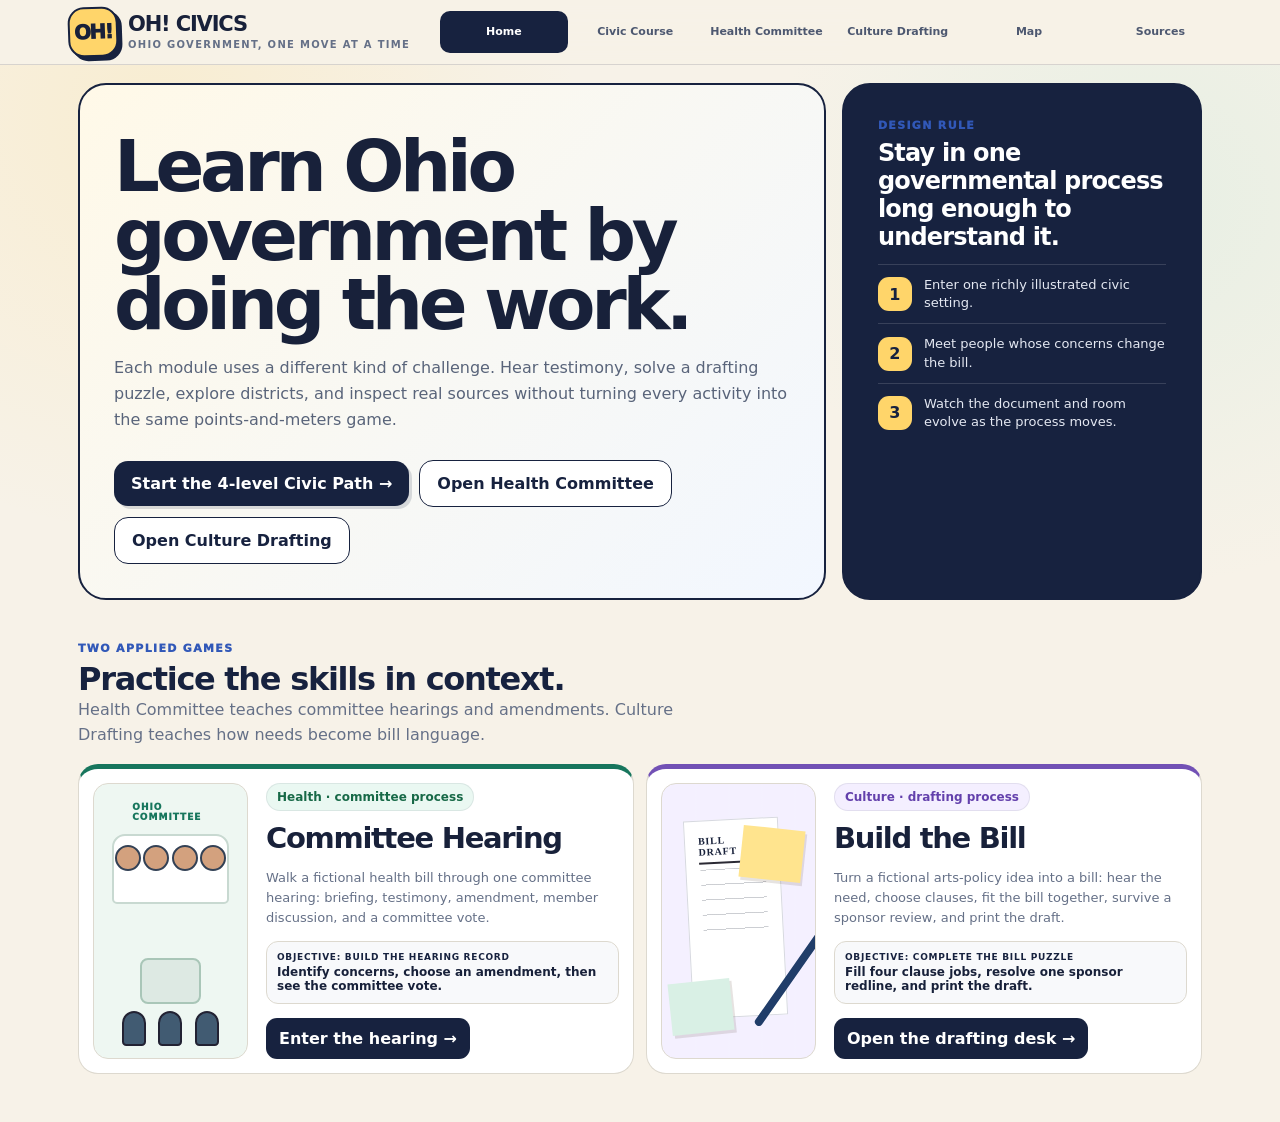
==== index.html @ caa9af06 "Turn Civic Course into guided full-screen slideshow modules" ====
<!doctype html>
<html lang="en">
<head>
<meta charset="utf-8" />
<meta name="viewport" content="width=device-width, initial-scale=1" />
<title>OH! Civics — Ohio </title>
<style>
:root{--ink:#10131a;--muted:#667085;--line:#e7e9ee;--bg:#f6f7fb;--card:#fff;--red:#c83232;--blue:#2356a8;--purple:#6b46c1;--green:#177a52;--gold:#a06b00;--soft:#eef2f8}
*{box-sizing:border-box}html{scroll-behavior:smooth}body{margin:0;font-family:Inter,ui-sans-serif,system-ui,-apple-system,BlinkMacSystemFont,"Segoe UI",sans-serif;background:var(--bg);color:var(--ink)}button,a{font:inherit}.shell{max-width:1180px;margin:0 auto;padding:0 22px}.topbar{position:sticky;top:0;z-index:20;background:rgba(255,255,255,.95);backdrop-filter:blur(10px);border-bottom:1px solid var(--line)}.nav{height:70px;display:flex;align-items:center;gap:18px}.brand{font-weight:900;letter-spacing:-.04em;font-size:22px;white-space:nowrap}.brand span{color:var(--red)}.tabs{display:flex;gap:6px;overflow:auto;padding:6px 0}.tab{border:0;background:transparent;border-radius:999px;padding:10px 13px;color:#4b5563;cursor:pointer;white-space:nowrap;font-weight:700}.tab.active,.tab:hover{background:#111827;color:#fff}.fresh{margin-left:auto;font-size:12px;color:var(--muted);white-space:nowrap}.page{display:none;padding:34px 0 72px}.page.active{display:block}.hero{background:linear-gradient(135deg,#131923 0%,#252a37 62%,#392d42 100%);color:white;border-radius:28px;padding:48px;overflow:hidden;position:relative}.hero:after{content:"OH";position:absolute;right:-14px;bottom:-66px;font-size:220px;font-weight:950;color:rgba(255,255,255,.045);letter-spacing:-.08em}.eyebrow{font-size:12px;letter-spacing:.14em;text-transform:uppercase;font-weight:900;color:#9fb7df}.hero h1{font-size:clamp(38px,6vw,72px);line-height:.96;letter-spacing:-.06em;margin:12px 0 18px;max-width:820px}.hero p{max-width:740px;color:#d7dbe5;font-size:18px;line-height:1.6}.actions{display:flex;gap:10px;flex-wrap:wrap;margin-top:28px}.primary,.secondary{border:0;border-radius:13px;padding:13px 17px;font-weight:850;cursor:pointer}.primary{background:white;color:#111827}.secondary{background:rgba(255,255,255,.1);color:white;border:1px solid rgba(255,255,255,.2)}.section-head{display:flex;align-items:end;justify-content:space-between;gap:20px;margin:38px 0 16px}.section-head h2{font-size:30px;letter-spacing:-.04em;margin:0}.section-head p{color:var(--muted);max-width:650px;margin:0;line-height:1.55}.grid{display:grid;grid-template-columns:repeat(12,1fr);gap:16px}.card{background:var(--card);border:1px solid var(--line);border-radius:20px;padding:22px;box-shadow:0 8px 24px rgba(18,24,40,.035)}.game-card{grid-column:span 4;min-height:220px;display:flex;flex-direction:column}.game-card h3{font-size:24px;letter-spacing:-.035em;margin:10px 0 10px}.game-card p{color:var(--muted);line-height:1.5;margin:0}.pill{display:inline-flex;align-items:center;gap:7px;border-radius:999px;background:var(--soft);padding:6px 10px;font-size:12px;font-weight:850;width:max-content}.pill.red{background:#fff0f0;color:#9f2525}.pill.blue{background:#eef4ff;color:#264e93}.pill.green{background:#eaf8f2;color:#176947}.pill.purple{background:#f4efff;color:#6340ac}.play{margin-top:auto;padding-top:20px;display:flex;align-items:center;justify-content:space-between;font-weight:850}.play button{border:0;background:#111827;color:#fff;border-radius:11px;padding:10px 13px;cursor:pointer}.ticker{display:flex;gap:10px;overflow:auto;padding-bottom:4px}.story{min-width:270px;background:white;border:1px solid var(--line);border-radius:16px;padding:16px}.story small{color:var(--muted);font-weight:700}.story strong{display:block;margin:7px 0;line-height:1.35}.story .tag{font-size:11px;font-weight:900;text-transform:uppercase;color:var(--blue)}.arena{display:grid;grid-template-columns:1.2fr .8fr;gap:18px}.arena .lead{padding:32px}.arena h1{font-size:47px;letter-spacing:-.055em;margin:12px 0}.arena .lead p{font-size:17px;color:#5f6878;line-height:1.65}.radar{display:grid;grid-template-columns:1fr 1fr;gap:12px;margin-top:20px}.radar .item{border:1px solid var(--line);border-radius:14px;padding:15px;background:#fafbfc}.item b{display:block;margin-bottom:5px}.item small{color:var(--muted);line-height:1.45}.factbox{background:#111827;color:white}.factbox h3{font-size:22px;margin:4px 0 14px}.stat{border-top:1px solid rgba(255,255,255,.13);padding:15px 0}.stat strong{font-size:28px;letter-spacing:-.04em}.stat span{display:block;color:#c4cad5;font-size:13px;margin-top:4px;line-height:1.45}.queue{display:grid;grid-template-columns:1fr 1fr 1fr;gap:14px}.qcard{padding:20px;border-radius:18px;border:1px solid var(--line);background:white}.qcard h3{margin:8px 0 8px;letter-spacing:-.03em}.qcard p{color:var(--muted);line-height:1.5}.source-link{display:inline-block;margin-top:10px;color:#315aa8;text-decoration:none;font-weight:800;font-size:13px}.source-link:hover{text-decoration:underline}.quiz{max-width:760px;margin:0 auto}.quiz .card{padding:30px}.quiz-meta{display:flex;justify-content:space-between;color:var(--muted);font-size:13px;font-weight:800}.quiz h2{font-size:30px;line-height:1.25;letter-spacing:-.035em}.answers{display:grid;gap:10px}.answer{width:100%;text-align:left;border:1px solid #dfe3ea;background:white;padding:15px;border-radius:13px;font-weight:750;cursor:pointer}.answer:hover{border-color:#98a2b3;background:#fafafa}.answer.correct{border-color:#1d8a5b;background:#ecfbf4}.answer.wrong{border-color:#c83232;background:#fff0f0}.explain{display:none;margin-top:17px;padding:16px;background:#f4f7fb;border-radius:13px;color:#4b5563;line-height:1.5}.explain.show{display:block}.scorebar{height:8px;background:#e9edf3;border-radius:999px;overflow:hidden;margin:18px 0 25px}.scorebar span{display:block;height:100%;background:#111827;width:0;transition:.3s}.issue-list{display:grid;gap:12px}.issue{display:grid;grid-template-columns:135px 1fr auto;gap:18px;align-items:start;background:#fff;border:1px solid var(--line);padding:18px;border-radius:16px}.issue .status{font-size:11px;text-transform:uppercase;font-weight:950;letter-spacing:.08em}.issue h3{margin:0 0 6px;font-size:18px}.issue p{margin:0;color:var(--muted);line-height:1.45}.issue a{color:#315aa8;text-decoration:none;font-weight:800;font-size:13px}.explorer{display:grid;grid-template-columns:300px 1fr;gap:18px}.filter{display:flex;flex-direction:column;gap:8px}.filter button{border:1px solid var(--line);background:white;border-radius:12px;padding:12px;text-align:left;font-weight:800;cursor:pointer}.filter button.active{background:#111827;color:white}.mockmap{min-height:480px;position:relative;background:linear-gradient(140deg,#edf2f7,#f7f8fb);overflow:hidden}.ohio-shape{width:390px;height:390px;margin:36px auto;background:#fff;border:2px solid #c8ced9;clip-path:polygon(15% 0,73% 3%,92% 17%,96% 40%,88% 62%,73% 77%,55% 94%,21% 91%,4% 67%,10% 43%,0 19%);position:relative}.dot{position:absolute;width:14px;height:14px;border-radius:50%;background:#111827;box-shadow:0 0 0 5px rgba(17,24,39,.12)}.dot.one{left:52%;top:39%}.dot.two{left:65%;top:65%}.dot.three{left:28%;top:59%}.mapnote{text-align:center;color:var(--muted);font-size:13px;margin-top:-28px}.source-grid{display:grid;grid-template-columns:1fr 1fr;gap:14px}.source{background:white;border:1px solid var(--line);border-radius:16px;padding:18px}.source b{display:block}.source span{display:block;color:var(--muted);font-size:13px;margin:6px 0 12px;line-height:1.45}.source a{color:#315aa8;text-decoration:none;font-weight:800}.notice{padding:14px 16px;border-radius:13px;background:#fff8df;border:1px solid #f1df9f;color:#69520b;line-height:1.45;font-size:14px}.footer{border-top:1px solid var(--line);padding:30px 0 45px;color:var(--muted);font-size:13px}.tiny{font-size:12px;color:var(--muted)}
@media(max-width:900px){.fresh{display:none}.game-card{grid-column:span 6}.arena{grid-template-columns:1fr}.queue{grid-template-columns:1fr 1fr}.explorer{grid-template-columns:1fr}.filter{flex-direction:row;overflow:auto}.source-grid{grid-template-columns:1fr}.issue{grid-template-columns:1fr}.issue a{margin-top:8px}}
@media(max-width:620px){.shell{padding:0 14px}.nav{height:auto;align-items:flex-start;flex-wrap:wrap;padding:13px 0}.tabs{order:3;width:100%}.hero{padding:30px 22px}.hero h1{font-size:42px}.game-card{grid-column:span 12}.radar,.queue{grid-template-columns:1fr}.arena h1{font-size:39px}.card{padding:18px}}

/* OH! Civics primary site theme */
:root{--ink:#18213a;--muted:#657087;--line:#ddd9cf;--bg:#f7f2e8;--card:#fffdf8;--red:#e24d3f;--blue:#3158b8;--purple:#7251b5;--green:#17765d;--gold:#d49a1f;--soft:#efe9dc;--navy:#17223f;--cream:#fff9ec;--aqua:#aee4d4;--sun:#ffd56a;--coral:#f28b78}
body{background:radial-gradient(circle at 12% 10%,rgba(255,213,106,.18),transparent 28%),radial-gradient(circle at 90% 18%,rgba(174,228,212,.22),transparent 26%),var(--bg);color:var(--ink)}
.shell{max-width:1200px}.topbar{background:rgba(247,242,232,.96);border-bottom:1px solid rgba(24,33,58,.14);backdrop-filter:blur(14px)}
.nav{height:82px;gap:22px}.brand-lockup{display:flex;align-items:center;gap:10px;min-width:max-content}.logo-mark{width:50px;height:50px;border-radius:16px;background:var(--sun);border:2px solid var(--navy);display:grid;place-items:center;font-weight:950;font-size:20px;letter-spacing:-.08em;box-shadow:4px 4px 0 var(--navy);transform:rotate(-2deg)}.brand-copy{display:flex;flex-direction:column;line-height:1}.brand-copy strong{font-size:21px;letter-spacing:-.055em}.brand-copy small{font-size:10px;text-transform:uppercase;letter-spacing:.13em;color:var(--muted);margin-top:5px;font-weight:850}.tabs{margin-left:12px}.tab{color:#4d5870;padding:10px 14px}.tab.active,.tab:hover{background:var(--navy);color:white}.fresh{border:1px solid rgba(24,33,58,.14);background:rgba(255,255,255,.58);padding:8px 10px;border-radius:999px;font-weight:800}.fresh::before{content:'';display:inline-block;width:7px;height:7px;border-radius:50%;background:#20a36a;margin-right:7px;box-shadow:0 0 0 3px rgba(32,163,106,.13)}
.page{padding-top:30px}.hero{background:var(--cream);color:var(--ink);border:2px solid var(--navy);border-radius:30px;padding:0;display:grid;grid-template-columns:1.35fr .65fr;box-shadow:8px 8px 0 rgba(23,34,63,.10);overflow:hidden}.hero:after{display:none}.hero-main{padding:48px 48px 44px;position:relative}.hero-main:before{content:'OHIO';position:absolute;right:20px;top:8px;font-size:96px;font-weight:950;letter-spacing:-.08em;color:rgba(49,88,184,.05);pointer-events:none}.eyebrow{color:var(--blue);display:inline-flex;align-items:center;gap:8px}.eyebrow:before{content:'●';color:var(--red);font-size:9px}.hero h1{color:var(--navy);max-width:760px;font-size:clamp(42px,6vw,76px);margin-top:14px}.hero p{color:#566079;max-width:720px;font-size:18px}.hero-side{background:var(--navy);color:white;padding:34px 28px;display:flex;flex-direction:column;justify-content:center;gap:12px;position:relative}.hero-side h3{font-size:14px;text-transform:uppercase;letter-spacing:.13em;margin:0 0 4px;color:#d7def5}.board-item{background:rgba(255,255,255,.08);border:1px solid rgba(255,255,255,.12);border-radius:15px;padding:13px 14px}.board-item b{display:block;font-size:14px}.board-item small{display:block;color:#cbd3e8;margin-top:4px;line-height:1.35}.board-item.health{border-left:4px solid var(--aqua)}.board-item.culture{border-left:4px solid var(--sun)}.board-item.election{border-left:4px solid var(--coral)}.board-item.courts{border-left:4px solid #b9a4ea}
.primary,.secondary{border-radius:14px}.primary{background:var(--navy);color:white;box-shadow:3px 3px 0 rgba(23,34,63,.15)}.secondary{background:white;color:var(--navy);border:1.5px solid var(--navy)}.hero .secondary{background:transparent;color:var(--navy);border:1.5px solid var(--navy)}
.section-head{margin-top:42px}.section-head h2{color:var(--navy);font-size:32px}.section-kicker{display:block;font-size:11px;text-transform:uppercase;letter-spacing:.12em;color:var(--blue);font-weight:950;margin-bottom:5px}.card,.story,.qcard,.source,.issue{background:rgba(255,253,248,.96);border-color:rgba(24,33,58,.13);box-shadow:none}.game-card{position:relative;border-width:1.5px;overflow:hidden}.game-card:before{content:'';position:absolute;left:0;top:0;width:100%;height:6px;background:var(--blue)}.game-card:nth-child(2):before{background:var(--coral)}.game-card:nth-child(3):before{background:var(--purple)}.game-card h3{color:var(--navy)}.play button{background:var(--navy);box-shadow:2px 2px 0 rgba(23,34,63,.14)}
.ticker{gap:12px}.story{min-width:290px;border-radius:18px}.story .tag{color:var(--red)}.story:nth-child(even) .tag{color:var(--green)}
.pill{border:1px solid rgba(24,33,58,.08)}.factbox{background:var(--navy);border-color:var(--navy)}.arena .lead{background:var(--cream)}.arena h1{color:var(--navy)}.radar .item{background:#fffaf0;border-color:rgba(24,33,58,.12)}
.answer{background:#fffef9;border-color:rgba(24,33,58,.16)}.answer:hover{border-color:var(--blue);background:#f8f5ec}.scorebar span{background:linear-gradient(90deg,var(--blue),var(--purple))}.quiz .card{border:2px solid var(--navy);box-shadow:6px 6px 0 rgba(23,34,63,.08)}
.filter button{background:#fffdf8}.filter button.active{background:var(--navy)}.mockmap{background:linear-gradient(140deg,#e7f3ec,#fbf4df)}.ohio-shape{background:#fffaf0;border-color:var(--navy)}.dot{background:var(--red);box-shadow:0 0 0 5px rgba(226,77,63,.14)}
.notice{background:#fff4c9;border-color:#e6c85e;color:#5f4a00}.footer{border-top:1px solid rgba(24,33,58,.15);background:rgba(255,249,236,.55)}.footer-brand{display:flex;align-items:center;gap:9px;font-weight:900}.footer-dot{width:27px;height:27px;border-radius:9px;background:var(--sun);border:1.5px solid var(--navy);display:grid;place-items:center;font-size:11px}
@media(max-width:980px){.hero{grid-template-columns:1fr}.hero-side{display:grid;grid-template-columns:1fr 1fr}.hero-side h3{grid-column:1/-1}.brand-copy small{display:none}.fresh{display:none}}
@media(max-width:720px){.nav{height:auto;flex-wrap:wrap;padding:12px 0}.tabs{order:3;width:100%;margin-left:0}.hero-main{padding:34px 24px}.hero-side{grid-template-columns:1fr;padding:24px}.hero h1{font-size:46px}.hero-main:before{font-size:66px}.logo-mark{width:45px;height:45px}.section-head{align-items:flex-start;flex-direction:column}}

#today .game-card,#games .game-card{grid-column:span 6}
@media(max-width:620px){#today .game-card,#games .game-card{grid-column:span 12}}

/* OH! Civics district explorer — inspired by the old Oh! Civic map, sourced to Ohio SOS */
.district-explorer{display:grid;grid-template-columns:285px minmax(0,1fr);gap:16px;align-items:stretch}.map-control-card{background:var(--navy);color:white;border-radius:22px;padding:20px;border:1px solid rgba(24,33,58,.18);box-shadow:4px 4px 0 rgba(23,34,63,.12)}.map-control-card .section-kicker{color:var(--sun)}.map-control-card h3{font-size:27px;letter-spacing:-.045em;margin:8px 0 7px}.map-control-card>p{color:#dce2ee;font-size:13px;line-height:1.5;margin:0 0 17px}.map-layer-list{display:grid;gap:8px}.map-layer-btn{width:100%;border:1px solid rgba(255,255,255,.18);background:rgba(255,255,255,.07);color:white;border-radius:13px;padding:12px 13px;text-align:left;font-weight:900;cursor:pointer;transition:.18s}.map-layer-btn small{display:block;color:#bdc8dc;font-weight:700;margin-top:3px;line-height:1.3}.map-layer-btn:hover{background:rgba(255,255,255,.13)}.map-layer-btn.active{background:var(--sun);color:var(--navy);border-color:var(--sun)}.map-layer-btn.active small{color:#5b5020}.map-info-card{margin-top:15px;padding:14px;border-radius:14px;background:rgba(255,255,255,.08);border:1px solid rgba(255,255,255,.13)}.map-info-card b{display:block;font-size:13px;margin-bottom:5px}.map-info-card p{margin:0;color:#d9dfeb;font-size:12px;line-height:1.45}.map-verify{display:inline-flex;margin-top:13px;color:white;font-size:12px;font-weight:900;text-decoration:none;border-bottom:1px solid rgba(255,255,255,.45)}.map-stage-card{position:relative;overflow:hidden;border-radius:22px;border:2px solid var(--navy);background:#f5f0e4;min-width:0}.map-stage-card:after{content:'OH';position:absolute;right:18px;bottom:-28px;font-weight:950;font-size:120px;letter-spacing:-.08em;color:rgba(23,34,63,.035);pointer-events:none}.map-stage-top{position:relative;z-index:2;display:flex;justify-content:space-between;gap:20px;align-items:flex-start;padding:19px 20px 15px;background:#fffaf0;border-bottom:1px solid rgba(24,33,58,.12)}.map-stage-top h3{font-size:25px;letter-spacing:-.04em;margin:5px 0 2px}.map-stage-top p{margin:0;color:var(--muted);font-size:13px;line-height:1.45}.map-layer-tag{font-size:10px;letter-spacing:.12em;text-transform:uppercase;font-weight:950;color:var(--blue)}.map-source-chip{flex:none;background:#e8f2ed;color:#176947;border-radius:999px;padding:7px 10px;font-size:11px;font-weight:900}.oh-map-window{position:relative;background:#e7efe9;height:650px;overflow:hidden}.oh-map-frame{display:block;width:100%;height:100%;border:0;background:#eef1ec}.map-caption{position:relative;z-index:2;padding:11px 16px;background:#fffaf0;border-top:1px solid rgba(24,33,58,.1);color:var(--muted);font-size:12px;line-height:1.45}.map-caption b{color:var(--navy)}.map-legend-row{display:flex;gap:8px;flex-wrap:wrap;margin-top:16px}.map-legend-row span{font-size:11px;font-weight:850;border-radius:999px;background:#fff4c9;color:#665316;padding:6px 9px}.map-use-grid{display:grid;grid-template-columns:repeat(3,1fr);gap:12px;margin-top:14px}.map-use-grid .qcard{min-height:160px}
@media(max-width:900px){.district-explorer{grid-template-columns:1fr}.map-control-card{display:grid;grid-template-columns:1fr 1fr;gap:12px}.map-control-card>div:first-child,.map-control-card>p,.map-info-card{grid-column:1/-1}.map-layer-list{grid-column:1/-1;grid-template-columns:1fr 1fr}.oh-map-window{height:590px}.map-stage-top{flex-direction:column}}
@media(max-width:560px){.map-control-card{display:block}.map-layer-list{grid-template-columns:1fr}.oh-map-window{height:500px}.map-use-grid{grid-template-columns:1fr}}

/* Playable game system */
.game-launch-grid{display:grid;grid-template-columns:repeat(2,minmax(0,1fr));gap:16px}.game-launch{min-height:270px;display:flex;flex-direction:column;position:relative;overflow:hidden}.game-launch .game-no{font-size:64px;font-weight:950;letter-spacing:-.08em;position:absolute;right:18px;top:8px;color:rgba(23,34,63,.07)}.game-launch h3{font-size:30px;letter-spacing:-.045em;margin:12px 0 8px;color:var(--navy)}.game-launch p{color:var(--muted);line-height:1.55;max-width:560px}.game-launch button,.game-btn{margin-top:auto;border:0;background:var(--navy);color:white;padding:12px 15px;border-radius:12px;font-weight:900;cursor:pointer;box-shadow:3px 3px 0 rgba(23,34,63,.14)}.game-launch button:hover,.game-btn:hover{transform:translateY(-1px)}
#gameStage[hidden],#gameMenu[hidden]{display:none!important}.game-stage{margin-top:20px}.game-topline{display:flex;align-items:center;justify-content:space-between;gap:12px;margin-bottom:14px}.game-back{border:1px solid rgba(24,33,58,.18);background:rgba(255,255,255,.55);padding:9px 12px;border-radius:11px;font-weight:850;cursor:pointer}.game-shell{background:rgba(255,253,248,.98);border:1px solid rgba(24,33,58,.15);border-radius:24px;overflow:hidden}.game-banner{padding:28px 30px;background:var(--navy);color:white;display:flex;justify-content:space-between;gap:20px;align-items:flex-start}.game-banner h2{font-size:34px;letter-spacing:-.05em;margin:4px 0 8px}.game-banner p{margin:0;color:#dbe1ee;line-height:1.55;max-width:760px}.game-banner .game-label{font-size:11px;letter-spacing:.12em;text-transform:uppercase;font-weight:950;color:var(--sun)}.game-body{padding:28px 30px}.game-hud{display:grid;grid-template-columns:repeat(4,1fr);gap:10px;margin-bottom:22px}.hud-card{background:#f5f1e8;border:1px solid rgba(24,33,58,.12);border-radius:14px;padding:12px}.hud-card small{display:block;color:var(--muted);font-weight:800;margin-bottom:4px}.hud-card strong{font-size:22px;letter-spacing:-.04em}.meter{height:9px;border-radius:999px;background:#dedbd3;overflow:hidden;margin-top:7px}.meter>span{display:block;height:100%;background:var(--navy);border-radius:inherit;transition:.25s}.game-copy{max-width:800px;line-height:1.6;color:#4e5a70}.choice-grid{display:grid;grid-template-columns:repeat(3,1fr);gap:12px;margin-top:18px}.choice-card{border:1.5px solid rgba(24,33,58,.14);border-radius:16px;padding:16px;background:white;cursor:pointer;text-align:left;color:var(--ink)}.choice-card:hover{border-color:var(--blue);transform:translateY(-1px)}.choice-card b{display:block;font-size:16px;margin-bottom:7px}.choice-card span{display:block;color:var(--muted);font-size:13px;line-height:1.45}.choice-card.selected{border-color:var(--navy);box-shadow:0 0 0 2px rgba(23,34,63,.08);background:#fbf7ed}.round-track{display:flex;gap:7px;align-items:center;margin:0 0 18px}.round-dot{height:7px;flex:1;background:#e2dfd6;border-radius:999px}.round-dot.done{background:var(--navy)}.result-panel{border-radius:18px;background:#f2eee5;border:1px solid rgba(24,33,58,.13);padding:20px;margin-top:18px}.result-panel h3{font-size:25px;margin:0 0 8px;letter-spacing:-.04em}.result-panel p{color:#536079;line-height:1.55}.source-strip{margin-top:20px;border-top:1px solid rgba(24,33,58,.12);padding-top:14px;color:var(--muted);font-size:12px;line-height:1.5}.source-strip a{color:var(--blue);font-weight:850;text-decoration:none}.source-strip a:hover{text-decoration:underline}.soft-note{background:#fff7d9;border:1px solid #eadb9e;border-radius:13px;padding:12px 14px;color:#6b5614;font-size:13px;line-height:1.5;margin:14px 0}
.budget-layout{display:grid;grid-template-columns:1.25fr .75fr;gap:18px}.budget-row{display:grid;grid-template-columns:170px 1fr 55px;gap:12px;align-items:center;padding:11px 0;border-bottom:1px solid rgba(24,33,58,.1)}.budget-row label{font-weight:850}.budget-row input{width:100%;accent-color:var(--navy)}.budget-row output{text-align:right;font-weight:950}.budget-total{font-size:42px;letter-spacing:-.06em;font-weight:950}.budget-total.ok{color:var(--green)}.budget-total.bad{color:var(--red)}.score-list{display:grid;gap:12px}.score-line{display:grid;grid-template-columns:120px 1fr 42px;align-items:center;gap:10px}.score-line span{font-size:13px;font-weight:850}.score-line b{text-align:right}.event-card{border-left:6px solid var(--coral);background:#fff9f5;border-radius:16px;padding:18px;margin-top:18px}.event-card h3{margin:4px 0 8px}.event-card p{color:var(--muted);line-height:1.5}
.race-picks{display:flex;gap:10px;flex-wrap:wrap;margin:15px 0}.race-pick{border:1.5px solid rgba(24,33,58,.17);background:white;border-radius:999px;padding:10px 13px;font-weight:850;cursor:pointer}.race-pick.active{background:var(--navy);color:white}.region-grid{display:grid;grid-template-columns:repeat(5,1fr);gap:10px}.region{border:1px solid rgba(24,33,58,.14);background:white;border-radius:16px;padding:14px;min-height:180px}.region h4{margin:0 0 4px;font-size:17px}.region small{color:var(--muted);line-height:1.4}.region .baseline{font-size:13px;font-weight:850;margin:10px 0}.reveal{border:0;background:#efe9dc;padding:8px 10px;border-radius:9px;font-weight:850;cursor:pointer;width:100%;margin:8px 0}.pick-pair{display:grid;grid-template-columns:1fr 1fr;gap:6px}.pick-pair button{border:1px solid rgba(24,33,58,.18);background:#faf8f2;border-radius:9px;padding:8px;font-weight:900;cursor:pointer}.pick-pair button.active{background:var(--navy);color:white}.election-night{display:grid;gap:8px;margin-top:18px}.night-row{display:grid;grid-template-columns:150px 1fr 90px;gap:12px;align-items:center;padding:10px 0;border-bottom:1px solid rgba(24,33,58,.1)}.night-bar{height:13px;background:#e2dfd6;border-radius:999px;overflow:hidden;display:flex}.night-bar .a{background:#5d78c9}.night-bar .b{background:#e28a63}.night-row b{text-align:right}
.coalition-layout{display:grid;grid-template-columns:1fr 1fr;gap:18px}.stakeholders{display:grid;gap:10px}.stakeholder{background:#f7f3ea;border:1px solid rgba(24,33,58,.12);border-radius:14px;padding:12px}.stakeholder-head{display:flex;justify-content:space-between;gap:10px}.stakeholder-head b{font-size:14px}.stakeholder-head span{font-size:12px;color:var(--muted);font-weight:850}.deal-grid{display:grid;grid-template-columns:1fr 1fr;gap:10px}.deal-card{border:1.5px solid rgba(24,33,58,.15);background:white;border-radius:14px;padding:13px;cursor:pointer}.deal-card.active{border-color:var(--green);background:#f0faf5}.deal-card.disabled{opacity:.45;cursor:not-allowed}.deal-card b{display:block;margin-bottom:5px}.deal-card small{color:var(--muted);line-height:1.4}.deal-card .cost{margin-top:8px;color:var(--blue);font-weight:950}.coalition-score{font-size:50px;font-weight:950;letter-spacing:-.07em}.win-badge{display:inline-block;border-radius:999px;padding:7px 10px;font-size:12px;font-weight:950;background:#e9f7f0;color:#176947}.lose-badge{display:inline-block;border-radius:999px;padding:7px 10px;font-size:12px;font-weight:950;background:#fff0f0;color:#9f2525}
@media(max-width:900px){.game-launch-grid{grid-template-columns:1fr}.choice-grid{grid-template-columns:1fr}.budget-layout,.coalition-layout{grid-template-columns:1fr}.region-grid{grid-template-columns:1fr 1fr}.game-hud{grid-template-columns:1fr 1fr}.deal-grid{grid-template-columns:1fr}}
@media(max-width:620px){.game-banner{padding:22px 18px}.game-body{padding:20px 18px}.game-hud{grid-template-columns:1fr 1fr}.budget-row{grid-template-columns:1fr 50px}.budget-row input{grid-column:1/-1}.region-grid{grid-template-columns:1fr}.night-row{grid-template-columns:100px 1fr 65px}}

/* Adviser character system */
.advisor-dock{display:grid;grid-template-columns:auto 1fr auto;gap:13px;align-items:center;background:#eef5ff;border:1px solid #cbdaf2;border-radius:17px;padding:13px 14px;margin:0 0 18px}.advisor-avatar{width:48px;height:48px;border-radius:50%;display:grid;place-items:center;background:var(--navy);color:#fff;font-weight:950;letter-spacing:-.04em;border:3px solid #fff;box-shadow:0 0 0 1px rgba(24,33,58,.18)}.advisor-dock b{display:block;font-size:14px}.advisor-dock p{margin:3px 0 0;color:#536079;font-size:13px;line-height:1.45}.advisor-dock button,.info-btn{border:1px solid rgba(24,33,58,.18);background:#fff;border-radius:10px;padding:9px 11px;font-weight:900;color:var(--navy);cursor:pointer}.advisor-dock button:hover,.info-btn:hover{background:#f8fbff}.fictional-tag{display:inline-block;font-size:9px;text-transform:uppercase;letter-spacing:.08em;font-weight:950;color:#6b7280;margin-top:4px}.choice-card .impact-preview{margin-top:10px;padding-top:9px;border-top:1px dashed rgba(24,33,58,.15);font-size:11px;color:#536079;font-weight:850}.budget-label-row{display:flex;align-items:center;justify-content:space-between;gap:8px}.budget-label-row .info-btn{padding:5px 8px;font-size:11px}.stakeholder .talk-btn{margin-top:8px;border:0;background:#fff;border-radius:9px;padding:6px 8px;font-size:11px;font-weight:900;color:var(--blue);cursor:pointer;border:1px solid rgba(24,33,58,.12)}.region .desk-btn{width:100%;border:1px solid rgba(24,33,58,.15);background:#fff;border-radius:9px;padding:7px 9px;font-size:11px;font-weight:900;color:var(--blue);cursor:pointer;margin:7px 0}.advisor-overlay{position:fixed;inset:0;z-index:80;background:rgba(10,16,30,.56);display:grid;place-items:center;padding:18px}.advisor-overlay[hidden]{display:none}.advisor-modal{width:min(600px,100%);max-height:88vh;overflow:auto;background:#fffdf8;border:2px solid var(--navy);border-radius:22px;box-shadow:0 24px 70px rgba(8,15,30,.3)}.advisor-modal-head{display:flex;gap:14px;align-items:center;padding:20px 22px 15px;border-bottom:1px solid var(--line);background:linear-gradient(135deg,#fff8df,#eef6ff)}.advisor-modal-head .advisor-avatar{width:62px;height:62px;font-size:19px}.advisor-modal-head h3{margin:0;font-size:24px;letter-spacing:-.04em}.advisor-modal-head p{margin:3px 0;color:var(--muted);font-size:13px}.advisor-modal-body{padding:20px 22px}.advisor-modal-body .brief{font-size:16px;line-height:1.6;color:#37445c;margin:0}.impact-list{display:grid;gap:8px;margin:16px 0}.impact-line{display:flex;justify-content:space-between;gap:14px;padding:10px 12px;border-radius:11px;background:#f5f1e8;border:1px solid rgba(24,33,58,.09)}.impact-line span{color:#536079;font-size:13px}.impact-line b{font-size:13px;text-align:right}.impact-line.good b{color:var(--green)}.impact-line.bad b{color:var(--red)}.impact-line.neutral b{color:var(--blue)}.advisor-modal-actions{display:flex;justify-content:flex-end;gap:9px;flex-wrap:wrap;padding:0 22px 22px}.advisor-cancel,.advisor-confirm{border-radius:11px;padding:11px 14px;font-weight:900;cursor:pointer}.advisor-cancel{border:1px solid rgba(24,33,58,.18);background:#fff}.advisor-confirm{border:0;background:var(--navy);color:#fff}.advisor-quote{margin-top:14px;border-left:4px solid var(--sun);padding:10px 12px;background:#fff9e8;color:#665018;font-size:13px;line-height:1.5}.decision-trace{display:flex;gap:7px;flex-wrap:wrap;margin:10px 0}.decision-trace span{border-radius:999px;padding:6px 9px;background:#f0ece3;font-size:11px;font-weight:850;color:#59647a}
@media(max-width:620px){.advisor-dock{grid-template-columns:auto 1fr}.advisor-dock button{grid-column:1/-1;width:100%}.advisor-modal-head{align-items:flex-start}.advisor-modal-head .advisor-avatar{width:52px;height:52px}.advisor-modal-actions>*{flex:1}.advisor-overlay{padding:10px}}


/* Self-contained OH! Civics map — official Ohio SOS map snapshots, no iframe required */
.oh-map-window{height:650px;overflow:auto;background:#edf1eb;display:flex;align-items:flex-start;justify-content:center;scrollbar-color:#9ca6b7 transparent}.oh-map-frame{display:none!important}.oh-map-img{display:block;width:100%;max-width:1050px;height:auto;transform-origin:top center;transition:transform .18s ease;background:white}.map-tools{display:flex;gap:7px;align-items:center;flex-wrap:wrap;padding:9px 14px;background:#f1eadc;border-bottom:1px solid rgba(24,33,58,.11)}.map-tools button{width:38px;height:38px;border:1px solid rgba(24,33,58,.18);background:#fffdf8;color:var(--navy);border-radius:10px;font-size:18px;font-weight:950;cursor:pointer}.map-tools .reset-map{width:auto;padding:0 11px;font-size:12px}.map-tools span{font-size:11px;color:var(--muted);font-weight:850;margin-left:auto}.map-local-note{display:flex;gap:8px;align-items:flex-start;margin-top:12px;padding:10px 11px;border:1px solid rgba(255,255,255,.14);border-radius:12px;background:rgba(255,255,255,.06);font-size:11px;line-height:1.4;color:#dce2ee}.map-local-note b{color:white}

/* Ohio Judiciary module */
.court-hero{display:grid;grid-template-columns:1.25fr .75fr;gap:16px;align-items:stretch}.court-hero-main{background:linear-gradient(135deg,#17223f,#303d65);color:#fff;border-radius:24px;padding:34px;position:relative;overflow:hidden}.court-hero-main:after{content:'§';position:absolute;right:22px;bottom:-42px;font-size:180px;font-family:Georgia,serif;color:rgba(255,255,255,.06)}.court-hero-main h1{font-size:48px;line-height:1;letter-spacing:-.055em;margin:9px 0 14px}.court-hero-main p{color:#d9dfec;font-size:16px;line-height:1.6;max-width:760px}.court-facts{display:grid;gap:10px}.court-fact{background:#fffdf8;border:1px solid var(--line);border-radius:18px;padding:18px}.court-fact small{display:block;color:var(--muted);font-weight:850;text-transform:uppercase;letter-spacing:.08em;font-size:10px}.court-fact strong{display:block;font-size:28px;letter-spacing:-.04em;margin-top:4px}.court-fact span{display:block;color:var(--muted);font-size:12px;line-height:1.45;margin-top:4px}.justice-grid{display:grid;grid-template-columns:repeat(4,1fr);gap:12px}.justice-card{background:#fffdf8;border:1px solid var(--line);border-radius:18px;padding:16px;min-height:145px}.justice-card.chief{grid-column:span 2;background:#fff3c8;border-color:#ead386}.justice-avatar{width:44px;height:44px;border-radius:14px;display:grid;place-items:center;background:var(--navy);color:#fff;font-weight:950;margin-bottom:11px}.justice-card h3{font-size:17px;line-height:1.15;letter-spacing:-.025em;margin:0 0 5px}.justice-card p{font-size:12px;color:var(--muted);line-height:1.4;margin:0}.court-ladder{display:grid;grid-template-columns:repeat(4,1fr);gap:10px;align-items:stretch}.court-level{position:relative;background:#fff;border:1px solid var(--line);border-radius:16px;padding:16px}.court-level:not(:last-child):after{content:'→';position:absolute;right:-12px;top:50%;transform:translateY(-50%);font-weight:950;color:#8791a5;z-index:2}.court-level b{display:block;font-size:14px}.court-level strong{display:block;font-size:24px;margin:5px 0;color:var(--navy)}.court-level span{color:var(--muted);font-size:11px;line-height:1.4}.case-path-card{background:#eef5ff;border:1px solid #cbdaf2;border-radius:19px;padding:19px}.case-path-actions{display:flex;gap:8px;flex-wrap:wrap;margin:13px 0}.case-path-actions button{border:1px solid #c5d1e6;background:white;border-radius:999px;padding:9px 12px;font-weight:900;color:var(--blue);cursor:pointer}.case-path-actions button.active{background:var(--navy);color:white;border-color:var(--navy)}.case-path-result{display:flex;gap:8px;align-items:center;flex-wrap:wrap;min-height:44px}.case-path-result span{background:#fff;border:1px solid #d8deea;border-radius:10px;padding:9px 11px;font-size:12px;font-weight:850}.case-path-result i{font-style:normal;color:#8690a3;font-weight:950}.judicial-election{display:grid;grid-template-columns:1fr 1fr;gap:12px}.race-card{background:#fffdf8;border:1px solid var(--line);border-radius:18px;padding:18px}.race-card .race-date{font-size:10px;letter-spacing:.1em;text-transform:uppercase;font-weight:950;color:var(--purple)}.race-card h3{margin:7px 0 12px;font-size:18px}.candidate-row{display:grid;grid-template-columns:1fr auto 1fr;gap:10px;align-items:center}.candidate{background:#f5f1e7;border-radius:12px;padding:11px}.candidate b{display:block;font-size:13px}.candidate small{color:var(--muted);font-size:10px}.versus{font-size:11px;font-weight:950;color:var(--muted)}.court-news-grid{display:grid;grid-template-columns:repeat(2,1fr);gap:12px}.court-news{background:#fffdf8;border:1px solid var(--line);border-radius:18px;padding:18px;display:flex;flex-direction:column;min-height:205px}.court-news time{font-size:10px;color:var(--muted);font-weight:900;text-transform:uppercase;letter-spacing:.08em}.court-news h3{font-size:18px;line-height:1.25;margin:7px 0}.court-news p{font-size:12px;line-height:1.5;color:var(--muted);margin:0}.court-news a{margin-top:auto;padding-top:13px;color:var(--blue);font-weight:900;font-size:12px;text-decoration:none}.power-grid{display:grid;grid-template-columns:repeat(3,1fr);gap:10px}.power-card{background:#fff;border:1px solid var(--line);border-radius:16px;padding:16px}.power-card b{display:block;margin-bottom:5px}.power-card p{font-size:12px;line-height:1.45;color:var(--muted);margin:0}.court-source-strip{display:flex;gap:8px;flex-wrap:wrap;margin-top:14px}.court-source-strip a{background:#f0ece3;border:1px solid #ddd7ca;border-radius:999px;padding:8px 10px;text-decoration:none;color:var(--navy);font-size:11px;font-weight:900}
@media(max-width:900px){.court-hero{grid-template-columns:1fr}.court-facts{grid-template-columns:repeat(3,1fr)}.justice-grid{grid-template-columns:repeat(2,1fr)}.court-ladder{grid-template-columns:1fr 1fr}.court-level:not(:last-child):after{display:none}.judicial-election,.court-news-grid{grid-template-columns:1fr}.power-grid{grid-template-columns:1fr 1fr}}
@media(max-width:620px){.court-hero-main{padding:25px 20px}.court-hero-main h1{font-size:39px}.court-facts{grid-template-columns:1fr}.justice-grid{grid-template-columns:1fr}.justice-card.chief{grid-column:auto}.court-ladder{grid-template-columns:1fr}.power-grid{grid-template-columns:1fr}.candidate-row{grid-template-columns:1fr}.versus{text-align:center}.map-tools span{width:100%;margin-left:0}.oh-map-window{height:500px}}


/* === Deep judiciary game + interactive official district map === */
.character-dialog{width:min(920px,94vw);display:grid;grid-template-columns:250px minmax(0,1fr);align-items:end;gap:0;background:transparent;position:relative}
.character-stage{min-height:390px;position:relative;display:flex;align-items:flex-end;justify-content:center;pointer-events:none;filter:drop-shadow(0 18px 22px rgba(16,19,26,.22))}
.character-person{width:190px;height:330px;position:relative;transform-origin:50% 100%;animation:characterArrive .32s ease-out both}
@keyframes characterArrive{from{opacity:0;transform:translateY(22px) scale(.96)}to{opacity:1;transform:none}}
.character-shadow{position:absolute;bottom:4px;width:170px;height:24px;border-radius:50%;background:rgba(16,19,26,.18);filter:blur(6px)}
.character-head{position:absolute;left:48px;top:42px;width:96px;height:112px;border-radius:48% 48% 46% 46%;background:#c98d69;border:3px solid #10131a;z-index:3}
.character-hair{position:absolute;left:39px;top:20px;width:112px;height:82px;background:#27211f;border:3px solid #10131a;border-radius:52% 56% 42% 38%;z-index:5;clip-path:polygon(0 0,100% 0,100% 72%,84% 52%,72% 70%,58% 45%,43% 66%,28% 44%,12% 64%,0 75%)}
.character-ear{position:absolute;top:83px;width:19px;height:29px;border:3px solid #10131a;background:#c98d69;border-radius:50%;z-index:2}.character-ear.left{left:39px}.character-ear.right{right:39px}
.character-eye{position:absolute;top:91px;width:10px;height:7px;border-radius:50%;background:#10131a;z-index:6}.character-eye.left{left:76px}.character-eye.right{left:111px}
.character-brow{position:absolute;top:79px;width:19px;height:4px;border-radius:4px;background:#44312a;z-index:6}.character-brow.left{left:70px;transform:rotate(-5deg)}.character-brow.right{left:106px;transform:rotate(5deg)}
.character-nose{position:absolute;left:95px;top:97px;width:8px;height:18px;border-left:2px solid rgba(70,44,34,.52);border-bottom:2px solid rgba(70,44,34,.52);border-radius:0 0 0 6px;z-index:6}
.character-mouth{position:absolute;left:88px;top:124px;width:21px;height:6px;border:2px solid #7c3c37;border-top:0;border-radius:0 0 18px 18px;z-index:6;transition:.12s}
.character-person.talking .character-mouth{animation:mouthTalk .24s steps(2,end) infinite}@keyframes mouthTalk{50%{height:12px;background:#8e4b48;border-radius:45%}}
.character-neck{position:absolute;left:78px;top:144px;width:37px;height:31px;background:#b87d5e;border:3px solid #10131a;z-index:2}
.character-body{position:absolute;left:24px;top:165px;width:145px;height:160px;border:3px solid #10131a;background:#294a7a;border-radius:40px 40px 12px 12px;z-index:3;overflow:hidden}
.character-shirt{position:absolute;left:54px;top:0;width:38px;height:160px;background:#f5f3ee;clip-path:polygon(0 0,100% 0,82% 100%,18% 100%)}
.character-lapel{position:absolute;top:3px;width:55px;height:90px;background:rgba(255,255,255,.12)}.character-lapel.left{left:0;clip-path:polygon(0 0,100% 0,55% 100%,0 60%)}.character-lapel.right{right:0;clip-path:polygon(0 0,100% 0,100% 60%,45% 100%)}
.character-badge{position:absolute;right:9px;top:67px;min-width:42px;height:25px;padding:0 7px;border-radius:7px;background:#fff;color:#10131a;border:2px solid #10131a;font-weight:900;font-size:12px;display:flex;align-items:center;justify-content:center;z-index:6}
.character-stage[data-game="statehouse"] .character-body{background:#9a3434}.character-stage[data-game="budget"] .character-body{background:#217254}.character-stage[data-game="battle"] .character-body{background:#2d5b9e}.character-stage[data-game="coalition"] .character-body{background:#6542a3}.character-stage[data-game="judiciary"] .character-body{background:#1f334f}
.character-speech{background:#fff;border:2px solid #10131a;border-radius:22px;box-shadow:0 18px 50px rgba(16,19,26,.2);overflow:hidden;margin-bottom:25px;position:relative}.character-speech:before{content:"";position:absolute;left:-24px;bottom:65px;width:30px;height:30px;background:#fff;border-left:2px solid #10131a;border-bottom:2px solid #10131a;transform:rotate(45deg)}
.character-speech .advisor-modal-head{border:0;border-bottom:1px solid var(--line)}.character-speech .advisor-modal-body{min-height:140px}.typed-cursor:after{content:"▌";margin-left:2px;animation:cursorBlink .75s steps(1,end) infinite}@keyframes cursorBlink{50%{opacity:0}}
.advisor-overlay[hidden]{display:none!important}

.jud-game-launch{display:grid;grid-template-columns:minmax(0,1.3fr) minmax(270px,.7fr);gap:18px;margin:22px 0}.jud-game-card{background:linear-gradient(135deg,#17243a,#273f62);color:white;border-radius:24px;padding:28px;box-shadow:0 15px 36px rgba(16,19,26,.14)}.jud-game-card h3{font-size:clamp(28px,4vw,48px);line-height:1;margin:8px 0 12px}.jud-game-card p{color:#dbe7f7;max-width:780px}.jud-docket{background:#fff;border:1px solid var(--line);border-radius:22px;padding:22px}.jud-docket strong{display:block;font-size:18px;margin-bottom:6px}.jud-docket .docket-line{display:flex;justify-content:space-between;gap:16px;padding:10px 0;border-bottom:1px solid var(--line)}.jud-docket .docket-line:last-child{border-bottom:0}
.jud-game-shell{margin:26px 0 36px;border:1px solid #cfd7e5;border-radius:26px;overflow:hidden;background:#f7f9fc;box-shadow:0 16px 40px rgba(16,19,26,.09)}.jud-game-top{background:#15253d;color:white;padding:18px 22px;display:flex;align-items:center;justify-content:space-between;gap:18px;flex-wrap:wrap}.jud-game-top h3{margin:0;font-size:23px}.jud-stage-pill{font-size:12px;font-weight:900;letter-spacing:.08em;text-transform:uppercase;background:#fff;color:#15253d;border-radius:999px;padding:7px 11px}.jud-hud{display:grid;grid-template-columns:repeat(4,1fr);gap:10px;padding:14px 18px;background:#eaf0f8;border-bottom:1px solid #d6deeb}.jud-hud .hud-card{background:#fff}.jud-workspace{padding:22px}.case-file{display:grid;grid-template-columns:minmax(0,1.15fr) minmax(250px,.85fr);gap:18px}.case-paper{background:#fff;border:1px solid #d9dee8;border-radius:18px;padding:22px}.case-paper h4{font-family:Georgia,serif;font-size:23px;margin:3px 0 9px}.case-stamp{display:inline-block;border:2px solid #7b2432;color:#7b2432;font-weight:900;font-size:11px;letter-spacing:.08em;padding:5px 8px;transform:rotate(-2deg);margin-bottom:12px}.case-side{display:grid;gap:12px}.case-side .mini-card{margin:0}.jud-choice-grid{display:grid;grid-template-columns:repeat(3,1fr);gap:12px;margin-top:18px}.jud-choice{background:#fff;border:2px solid #d8deea;border-radius:15px;padding:16px;text-align:left;cursor:pointer;min-height:145px;transition:.15s}.jud-choice:hover,.jud-choice:focus-visible{border-color:#315e9b;transform:translateY(-2px)}.jud-choice strong{display:block;font-size:17px;margin-bottom:7px}.jud-choice small{color:var(--muted);line-height:1.4}.jud-choice.selected{border-color:#274f86;background:#edf4ff}.jud-choice.risky.selected{border-color:#9b3040;background:#fff1f2}
.sort-board{display:grid;gap:12px}.evidence-card{background:#fff;border:1px solid #d8deea;border-radius:16px;padding:15px;display:grid;grid-template-columns:minmax(0,1fr) auto;align-items:center;gap:12px}.evidence-card strong{display:block}.evidence-card p{margin:4px 0 0;color:var(--muted);font-size:13px}.sort-controls{display:flex;gap:6px;flex-wrap:wrap}.sort-controls button{padding:8px 10px;border-radius:9px;font-size:12px}.sort-controls button.active{background:#172b49;color:#fff;border-color:#172b49}.sort-summary{display:flex;gap:9px;flex-wrap:wrap;margin:14px 0}.sort-summary span{background:#eef2f8;border-radius:999px;padding:7px 10px;font-weight:800;font-size:12px}
.oral-grid{display:grid;grid-template-columns:repeat(2,1fr);gap:12px}.oral-q{background:#fff;border:1px solid #d7dce6;border-radius:16px;padding:16px;display:flex;flex-direction:column;gap:10px}.oral-q.used{opacity:.66}.oral-q button{margin-top:auto}.counsel-answer{margin-top:9px;border-left:3px solid #456b9f;padding:8px 10px;background:#f4f7fb;border-radius:0 9px 9px 0;font-size:13px;display:none}.oral-q.used .counsel-answer{display:block}.argument-counter{font-weight:900;color:#315e9b}
.authority-grid,.conference-board,.remedy-grid{display:grid;grid-template-columns:repeat(3,1fr);gap:12px}.authority-card,.anchor-card,.remedy-card{background:#fff;border:2px solid #d8deea;border-radius:16px;padding:16px;cursor:pointer;text-align:left;min-height:155px}.authority-card.selected,.anchor-card.selected,.remedy-card.selected{border-color:#274f86;background:#edf4ff}.authority-card.risky.selected,.anchor-card.risky.selected{border-color:#9a3442;background:#fff0f2}.authority-card strong,.anchor-card strong,.remedy-card strong{display:block;margin-bottom:6px}.authority-card p,.anchor-card p,.remedy-card p{font-size:13px;color:var(--muted);margin:0}.jud-footer{display:flex;justify-content:space-between;gap:12px;flex-wrap:wrap;margin-top:20px;padding-top:18px;border-top:1px solid #d9dee8}.jud-result{background:#fff;border:1px solid #d9dee8;border-radius:19px;padding:22px}.jud-result h4{font-size:28px;margin:0 0 9px}.jud-result-grid{display:grid;grid-template-columns:1fr 1fr;gap:18px;margin-top:15px}.reason-list{margin:0;padding-left:20px}.reason-list li{margin:8px 0}

.district-explorer-v2{display:grid;grid-template-columns:220px minmax(0,1fr) 310px;gap:14px;align-items:start;margin-top:18px}.district-panel{background:#fff;border:1px solid var(--line);border-radius:18px;padding:16px}.district-panel h3{margin:0 0 7px}.map-layer-btn-v2{width:100%;text-align:left;border:1px solid #d9dfe9;background:#fff;padding:12px;border-radius:12px;margin:6px 0;font-weight:800;cursor:pointer}.map-layer-btn-v2.active{background:#172b49;color:white;border-color:#172b49}.map-canvas-v2{position:relative;background:#f0f4f8;border:1px solid #d4dbe6;border-radius:20px;min-height:590px;overflow:hidden}.district-svg{width:100%;height:auto;min-height:590px;display:block}.district-shape{fill:#dfe7f1;stroke:#556579;stroke-width:1.05;vector-effect:non-scaling-stroke;cursor:pointer;transition:fill .12s,stroke-width .12s,filter .12s}.district-shape:hover{fill:#f6d778;stroke:#172b49;stroke-width:2.4;filter:drop-shadow(0 2px 2px rgba(0,0,0,.12))}.district-shape.selected{fill:#efb647;stroke:#10131a;stroke-width:3}.district-label{font:800 12px system-ui,sans-serif;fill:#18243a;pointer-events:none;text-anchor:middle;paint-order:stroke;stroke:#fff;stroke-width:3px}.map-tooltip-v2{position:absolute;z-index:8;pointer-events:none;background:#10131a;color:#fff;border-radius:10px;padding:8px 10px;font-size:12px;max-width:230px;box-shadow:0 8px 22px rgba(0,0,0,.2);display:none}.map-status{position:absolute;inset:0;display:flex;align-items:center;justify-content:center;text-align:center;background:rgba(240,244,248,.92);z-index:5;padding:30px}.map-status[hidden]{display:none}.official-card-v2{display:grid;gap:12px}.official-avatar{width:62px;height:62px;border-radius:18px;background:#172b49;color:#fff;display:flex;align-items:center;justify-content:center;font-size:21px;font-weight:950}.official-party{display:inline-flex;align-items:center;border-radius:999px;padding:5px 8px;font-size:11px;font-weight:900;background:#eef2f8}.official-meta{display:grid;gap:7px}.official-meta div{padding:9px 0;border-bottom:1px solid var(--line)}.official-meta div:last-child{border-bottom:0}.district-jump{width:100%;padding:11px;border:1px solid #ccd4e0;border-radius:11px;background:#fff;font:inherit}.map-key{display:flex;gap:10px;align-items:center;flex-wrap:wrap;font-size:12px;color:var(--muted);margin:10px 0}.map-key i{width:18px;height:12px;border:1px solid #556579;background:#dfe7f1;border-radius:3px}.map-key i.hover{background:#f6d778}.map-key i.sel{background:#efb647}.static-fallback{display:none;padding:18px;text-align:center}.static-fallback img{max-width:100%;border-radius:14px;border:1px solid #d3d9e2}.map-note{font-size:12px;color:var(--muted);line-height:1.45;margin-top:10px}.future-lines{margin-top:14px;padding:12px;background:#fff8dd;border:1px solid #ead995;border-radius:12px;font-size:12px;line-height:1.45}

@media(max-width:980px){.district-explorer-v2{grid-template-columns:180px minmax(0,1fr)}.district-panel.officials{grid-column:1/-1}.jud-game-launch,.case-file{grid-template-columns:1fr}.jud-choice-grid,.authority-grid,.conference-board,.remedy-grid{grid-template-columns:1fr 1fr}.character-dialog{grid-template-columns:190px minmax(0,1fr)}.character-person{transform:scale(.88);transform-origin:50% 100%}}
@media(max-width:700px){.district-explorer-v2{grid-template-columns:1fr}.map-canvas-v2{min-height:460px}.district-svg{min-height:460px}.jud-hud{grid-template-columns:1fr 1fr}.jud-choice-grid,.oral-grid,.authority-grid,.conference-board,.remedy-grid,.jud-result-grid{grid-template-columns:1fr}.character-dialog{grid-template-columns:1fr;align-items:end;width:min(96vw,620px)}.character-stage{min-height:190px;justify-content:flex-start;padding-left:20px}.character-person{height:190px;transform:scale(.56);transform-origin:0 100%}.character-speech{margin:-18px 6px 8px}.character-speech:before{display:none}.advisor-overlay{align-items:flex-end;padding:8px}.evidence-card{grid-template-columns:1fr}.sort-controls{justify-content:flex-start}}
@media(prefers-reduced-motion:reduce){.character-person,.character-person.talking .character-mouth,.typed-cursor:after{animation:none!important}.jud-choice:hover{transform:none}}


/* === Interactive Ohio Health Desk === */
.health-hero-v2 .lead{background:linear-gradient(145deg,#fffdf8,#f3fbf7)}
.health-factbox{background:linear-gradient(150deg,#153c35,#1f5d4e)}
.health-section-head{align-items:center}.health-live-chip{display:inline-flex;align-items:center;gap:8px;border:1px solid #cfe4d9;background:#f3fbf7;border-radius:999px;padding:9px 12px;font-size:11px;font-weight:900;color:#245d4d;white-space:nowrap}.health-live-chip span{width:8px;height:8px;border-radius:50%;background:#27a874;box-shadow:0 0 0 4px rgba(39,168,116,.13)}
.health-desk{display:grid;grid-template-columns:270px minmax(0,1fr);gap:14px;align-items:start}.health-issue-rail{display:grid;gap:9px}.health-issue-btn{width:100%;border:1px solid var(--line);background:#fffdf8;border-radius:16px;padding:14px;text-align:left;cursor:pointer;transition:.18s;display:grid;grid-template-columns:10px 1fr;gap:11px;align-items:start;min-height:86px}.health-issue-btn:hover{transform:translateY(-1px);border-color:#b9c9c0}.health-issue-btn.active{border-color:#2e7c64;background:#f1faf6;box-shadow:0 0 0 2px rgba(46,124,100,.08)}.health-issue-dot{width:10px;height:10px;border-radius:50%;margin-top:4px;background:#789}.health-issue-btn strong{display:block;font-size:14px;line-height:1.2;color:var(--navy)}.health-issue-btn small{display:block;color:var(--muted);font-size:10px;line-height:1.35;margin-top:5px}.health-issue-btn em{font-style:normal;text-transform:uppercase;letter-spacing:.08em;font-size:9px;font-weight:950;color:#2e7c64;display:block;margin-top:7px}
.health-brief-card{background:#fffdf8;border:1px solid var(--line);border-radius:22px;overflow:hidden;min-height:430px}.health-brief-top{padding:22px 24px 16px;display:flex;gap:18px;align-items:flex-start;justify-content:space-between;background:linear-gradient(135deg,#f7fbf8,#fffdf8)}.health-brief-top h3{font-size:28px;letter-spacing:-.04em;margin:6px 0 7px}.health-brief-top p{margin:0;color:var(--muted);line-height:1.5;max-width:720px}.health-status{display:inline-flex;border-radius:999px;padding:6px 9px;background:#e9f6ef;color:#23644f;font-size:9px;text-transform:uppercase;letter-spacing:.09em;font-weight:950}.health-guide-btn,.health-reset{border:1px solid #bfd8cd;background:#fff;color:#245d4d;border-radius:12px;padding:10px 13px;font-weight:900;cursor:pointer;white-space:nowrap}.health-guide-btn:hover,.health-reset:hover{background:#edf8f3}.health-brief-tabs{display:flex;gap:4px;padding:0 20px;border-bottom:1px solid var(--line);overflow:auto}.health-brief-tabs button{border:0;background:transparent;border-bottom:3px solid transparent;padding:13px 11px;font-size:11px;font-weight:900;color:var(--muted);white-space:nowrap;cursor:pointer}.health-brief-tabs button.active{color:#245d4d;border-bottom-color:#2e7c64}.health-brief-body{padding:22px 24px}.health-brief-grid{display:grid;grid-template-columns:1.25fr .75fr;gap:14px}.health-explain{font-size:14px;line-height:1.68;color:#3f4a5b}.health-explain strong{color:var(--navy)}.health-keyfacts{display:grid;gap:8px}.health-keyfact{background:#f5f3ed;border:1px solid #e4dfd3;border-radius:13px;padding:12px}.health-keyfact strong{font-size:18px;display:block;letter-spacing:-.025em}.health-keyfact span{display:block;font-size:10px;color:var(--muted);line-height:1.4;margin-top:3px}.health-power-chain{display:flex;align-items:stretch;gap:7px;flex-wrap:wrap;margin-top:14px}.health-power-node{flex:1;min-width:120px;background:#f7f8fb;border:1px solid #dfe3ea;border-radius:13px;padding:12px}.health-power-node b{display:block;font-size:12px}.health-power-node span{display:block;font-size:10px;color:var(--muted);line-height:1.4;margin-top:4px}.health-power-arrow{align-self:center;font-weight:950;color:#98a2b3}.health-trade-list,.health-watch-list{display:grid;gap:9px}.health-trade,.health-watch{display:grid;grid-template-columns:34px 1fr;gap:10px;padding:12px;border:1px solid #e4dfd3;border-radius:13px;background:#fff}.health-trade i,.health-watch i{width:32px;height:32px;border-radius:10px;display:grid;place-items:center;background:#edf7f2;color:#245d4d;font-style:normal;font-weight:950}.health-trade b,.health-watch b{display:block;font-size:12px}.health-trade p,.health-watch p{margin:3px 0 0;font-size:11px;line-height:1.45;color:var(--muted)}.health-timeline{display:grid;grid-template-columns:repeat(3,1fr);gap:8px;margin-top:14px}.health-time{border-top:3px solid #8fc5b0;background:#f6faf8;padding:11px;border-radius:0 0 12px 12px}.health-time time{font-size:9px;text-transform:uppercase;letter-spacing:.08em;color:#4f7869;font-weight:950}.health-time b{display:block;font-size:11px;margin-top:5px;line-height:1.3}.health-source-note{border-top:1px solid var(--line);padding:12px 24px;background:#faf8f2;font-size:10px;color:var(--muted);line-height:1.45}.health-source-note a{color:#3158b8;font-weight:900;text-decoration:none}
.health-scenario-layout{display:grid;grid-template-columns:245px minmax(0,1fr);gap:14px}.health-scenario-menu{display:grid;gap:8px;align-content:start}.health-scenario-btn{border:1px solid var(--line);background:#fffdf8;border-radius:14px;text-align:left;padding:13px;cursor:pointer}.health-scenario-btn.active{background:#17223f;color:#fff;border-color:#17223f}.health-scenario-btn b{display:block;font-size:12px}.health-scenario-btn span{display:block;font-size:10px;opacity:.7;margin-top:4px;line-height:1.35}.health-sim{background:#fffdf8;border:1px solid var(--line);border-radius:22px;padding:22px}.health-sim-head{display:flex;align-items:flex-start;justify-content:space-between;gap:14px}.health-sim-head h3{font-size:27px;letter-spacing:-.04em;margin:8px 0 6px}.health-sim-head p{margin:0;color:var(--muted);line-height:1.45;font-size:12px;max-width:690px}.health-meters{display:grid;grid-template-columns:repeat(4,1fr);gap:8px;margin:18px 0}.health-meter{border:1px solid #e2ded4;background:#faf8f2;border-radius:13px;padding:10px}.health-meter small{display:block;font-size:9px;text-transform:uppercase;letter-spacing:.07em;color:var(--muted);font-weight:900}.health-meter strong{font-size:20px;display:block;margin:3px 0}.health-meter-track{height:6px;border-radius:999px;background:#e3e5e8;overflow:hidden}.health-meter-track span{display:block;height:100%;background:#28765f;transition:.3s}.health-event{background:#eff7f3;border:1px solid #cfe4d9;border-radius:16px;padding:16px;line-height:1.55;font-size:13px}.health-event b{display:block;color:#214e42;margin-bottom:5px}.health-choice-grid{display:grid;grid-template-columns:repeat(3,1fr);gap:9px;margin-top:12px}.health-choice{border:1px solid #dfe3e8;background:#fff;border-radius:14px;padding:14px;text-align:left;cursor:pointer;min-height:120px}.health-choice:hover{border-color:#88ad9f;background:#fbfefc}.health-choice:disabled{opacity:.52;cursor:not-allowed}.health-choice b{display:block;font-size:12px;color:var(--navy)}.health-choice span{display:block;color:var(--muted);font-size:10px;line-height:1.4;margin-top:6px}.health-consequence{margin-top:12px;padding:14px;border:1px solid #e6d9ae;background:#fff8df;border-radius:14px;font-size:12px;line-height:1.5;color:#66521b}.health-sim-footer{display:flex;align-items:center;justify-content:space-between;gap:12px;margin-top:14px;padding-top:13px;border-top:1px solid var(--line)}.health-sim-footer span{font-size:10px;text-transform:uppercase;letter-spacing:.08em;font-weight:950;color:var(--muted)}.health-next{background:var(--navy)!important;color:#fff!important}.health-learning-note{display:grid;grid-template-columns:44px 1fr;gap:12px;align-items:start;margin-top:22px;background:#eef5ff;border:1px solid #cbdaf2;border-radius:16px;padding:15px}.health-learning-icon{width:42px;height:42px;border-radius:13px;display:grid;place-items:center;background:#3158b8;color:#fff;font-size:24px;font-weight:950}.health-learning-note b{font-size:13px}.health-learning-note p{margin:4px 0 0;color:var(--muted);font-size:11px;line-height:1.5}
.character-stage[data-game="health"] .character-body{background:#24765f}.character-stage[data-game="health"] .character-badge{background:#dff5eb}
@media(max-width:900px){.health-desk,.health-scenario-layout{grid-template-columns:1fr}.health-issue-rail{grid-template-columns:repeat(2,1fr)}.health-scenario-menu{grid-template-columns:repeat(2,1fr)}.health-brief-grid{grid-template-columns:1fr}.health-meters{grid-template-columns:repeat(2,1fr)}.health-choice-grid{grid-template-columns:1fr}.health-timeline{grid-template-columns:1fr 1fr 1fr}}
@media(max-width:620px){.health-section-head{align-items:flex-start}.health-live-chip{width:100%;justify-content:center}.health-issue-rail,.health-scenario-menu{grid-template-columns:1fr}.health-brief-top,.health-sim-head{flex-direction:column}.health-guide-btn,.health-reset{width:100%}.health-brief-tabs{padding:0 10px}.health-brief-body{padding:18px 16px}.health-power-chain{display:grid;grid-template-columns:1fr}.health-power-arrow{display:none}.health-timeline{grid-template-columns:1fr}.health-meters{grid-template-columns:1fr 1fr}.health-sim{padding:16px}.health-sim-footer{align-items:flex-start;flex-direction:column}.health-next{width:100%}}


/* === Ohio Healthscape city-builder === */
.hc-hero{display:grid;grid-template-columns:minmax(0,1.35fr) minmax(280px,.65fr);gap:16px;margin-bottom:22px}.hc-hero-copy,.hc-hero-card{border-radius:26px;border:1px solid var(--line);padding:30px;background:#fffdf8}.hc-hero-copy{background:linear-gradient(140deg,#f8fff9,#fff8e8);position:relative;overflow:hidden}.hc-hero-copy:after{content:'+';position:absolute;right:-8px;bottom:-62px;font-size:220px;font-weight:950;color:rgba(23,118,93,.06)}.hc-hero h1{font-size:clamp(38px,5vw,64px);letter-spacing:-.06em;line-height:.98;margin:12px 0 14px}.hc-hero p{color:var(--muted);line-height:1.62;max-width:780px}.hc-hero-actions{display:flex;gap:10px;flex-wrap:wrap;margin-top:22px}.hc-hero-copy .secondary{color:var(--navy);border-color:#cfd6cc;background:#fff}.hc-hero-card{background:linear-gradient(145deg,#173d35,#20574a);color:#fff}.hc-hero-card p{color:#d9eee7}.hc-hero-card h3{font-size:25px;letter-spacing:-.035em;margin:8px 0}.hc-mini-goals{display:flex;flex-wrap:wrap;gap:7px;margin-top:18px}.hc-mini-goals span{border:1px solid rgba(255,255,255,.18);background:rgba(255,255,255,.09);padding:7px 9px;border-radius:999px;font-size:10px;font-weight:900}
.hc-game{background:#e7eee7;border:1px solid #cbd5cc;border-radius:26px;overflow:hidden;box-shadow:0 18px 45px rgba(38,57,47,.08)}.hc-game-topbar{display:flex;justify-content:space-between;gap:18px;align-items:center;background:#162a29;color:#fff;padding:17px 20px;border-bottom:1px solid rgba(255,255,255,.12)}.hc-game-topbar h2{margin:3px 0 0;font-size:23px;letter-spacing:-.035em}.hc-top-stats{display:flex;gap:8px;flex-wrap:wrap;justify-content:flex-end}.hc-top-stats div{min-width:92px;background:rgba(255,255,255,.08);border:1px solid rgba(255,255,255,.1);border-radius:12px;padding:8px 10px}.hc-top-stats small{display:block;font-size:9px;letter-spacing:.08em;text-transform:uppercase;color:#b7cbc5}.hc-top-stats strong{display:block;font-size:16px;margin-top:2px}
.hc-layout{display:grid;grid-template-columns:230px minmax(0,1fr) 270px;min-height:650px}.hc-build-panel,.hc-dashboard{background:#f7f5ed;padding:15px;border-color:#d5d3c9}.hc-build-panel{border-right:1px solid #ccd4cc}.hc-dashboard{border-left:1px solid #ccd4cc}.hc-panel-title{display:flex;align-items:center;justify-content:space-between;font-weight:950;color:var(--navy);font-size:14px}.hc-help{width:30px;height:30px;border:1px solid #b8c8be;background:#fff;border-radius:9px;font-weight:950;color:#226049;cursor:pointer}.hc-panel-copy{font-size:10px;color:var(--muted);line-height:1.45;margin:8px 0 12px}.hc-tool-list{display:grid;gap:7px}.hc-tool{display:grid;grid-template-columns:39px minmax(0,1fr) auto;gap:9px;align-items:center;border:1px solid #d7ddd5;background:#fff;border-radius:12px;padding:9px;text-align:left;cursor:pointer;color:var(--ink)}.hc-tool:hover{border-color:#82aa96}.hc-tool.active{background:#173d35;color:#fff;border-color:#173d35;box-shadow:0 0 0 2px rgba(23,61,53,.12)}.hc-tool-icon{width:39px;height:39px;border-radius:10px;display:grid;place-items:center;font-weight:950;background:#e7f4ed;color:#1d6750}.hc-tool.active .hc-tool-icon{background:rgba(255,255,255,.13);color:#fff}.hc-tool strong{display:block;font-size:11px}.hc-tool small{display:block;font-size:8px;opacity:.7;margin-top:2px;line-height:1.25}.hc-tool-price{font-size:9px;font-weight:950;white-space:nowrap}.hc-panel-divider{height:1px;background:#d7d5ca;margin:14px 0}.hc-policy-card label{display:block;font-size:10px;font-weight:850;margin:7px 0 5px}.hc-select{width:100%;border:1px solid #c8d0c8;background:#fff;border-radius:10px;padding:9px;font:inherit;font-size:11px}.hc-advance{width:100%;border:0;background:#d4a92e;color:#17223f;border-radius:12px;padding:12px;margin-top:13px;font-weight:950;cursor:pointer}.hc-advance:disabled{opacity:.45;cursor:not-allowed}.hc-reset-link{width:100%;border:0;background:transparent;color:#647067;padding:10px;font-size:10px;font-weight:850;cursor:pointer}
.hc-map-panel{background:#dbe6df;min-width:0;display:flex;flex-direction:column}.hc-map-head{display:flex;justify-content:space-between;gap:12px;align-items:center;padding:11px 14px;background:#eef3ee;border-bottom:1px solid #cad4cc}.hc-map-head strong{display:block;font-size:13px}.hc-map-head>div>span{font-size:9px;color:var(--muted)}.hc-legend{display:flex;gap:8px;flex-wrap:wrap;font-size:9px;color:#5e6c63}.hc-legend span{display:inline-flex;gap:4px;align-items:center}.hc-legend i{width:11px;height:11px;border-radius:3px;border:1px solid rgba(0,0,0,.12)}.hc-legend i.urban{background:#d9d2be}.hc-legend i.suburb{background:#dbe7c9}.hc-legend i.rural{background:#c8dfbe}.hc-map-scroll{overflow:auto;padding:14px;flex:1;display:flex;align-items:center;justify-content:center}.hc-map-grid{display:grid;grid-template-columns:repeat(10,58px);grid-template-rows:repeat(8,58px);gap:3px;min-width:max-content;padding:8px;background:#b8c8bb;border-radius:16px;box-shadow:inset 0 0 0 1px rgba(47,77,59,.12)}.hc-tile{position:relative;border:0;border-radius:7px;padding:0;cursor:pointer;overflow:hidden;box-shadow:inset 0 0 0 1px rgba(32,51,38,.13);transition:transform .1s,box-shadow .1s,filter .1s;background:#dbe7c9}.hc-tile:hover,.hc-tile:focus-visible{z-index:3;transform:translateY(-2px);box-shadow:0 4px 12px rgba(22,43,35,.22),inset 0 0 0 2px #173d35;outline:none}.hc-tile.selected{box-shadow:0 0 0 3px #f4c74e,inset 0 0 0 1px #173d35}.hc-tile.urban{background:#d9d2be}.hc-tile.suburb{background:#dbe7c9}.hc-tile.rural{background:#c8dfbe}.hc-tile.road{background:#5d6867;border-radius:3px;cursor:default;box-shadow:inset 0 0 0 1px #4c5655}.hc-tile.road:after{content:'';position:absolute;left:8%;right:8%;top:48%;border-top:2px dashed rgba(255,255,255,.58)}.hc-tile.water{background:linear-gradient(135deg,#8cc6d7,#acd9e5);cursor:default}.hc-tile.park{background:#91c69a}.hc-tile.park:after{content:'♣';position:absolute;inset:0;display:grid;place-items:center;color:#2f6944;font-size:20px}.hc-homes{position:absolute;inset:6px;display:grid;grid-template-columns:repeat(3,1fr);gap:3px;align-content:end;opacity:.72}.hc-homes i{height:10px;border-radius:2px 2px 1px 1px;background:rgba(61,72,58,.34)}.hc-zone-label{position:absolute;left:4px;top:3px;font-size:7px;font-weight:950;color:rgba(23,34,30,.55);text-transform:uppercase}.hc-facility{position:absolute;right:4px;bottom:4px;width:28px;height:28px;border-radius:8px;background:#fff;display:grid;place-items:center;font-weight:950;color:#173d35;border:2px solid #173d35;box-shadow:0 2px 5px rgba(0,0,0,.16);z-index:2}.hc-heat{position:absolute;inset:0;pointer-events:none;background:rgba(45,145,90,var(--heat,.05));mix-blend-mode:multiply}.hc-map-foot{display:flex;justify-content:space-between;gap:10px;flex-wrap:wrap;padding:9px 13px;background:#eef3ee;border-top:1px solid #cad4cc;font-size:9px;color:#657067}
.hc-metric-list{display:grid;gap:9px;margin-top:11px}.hc-metric{background:#fff;border:1px solid #dddcd3;border-radius:11px;padding:9px}.hc-metric-head{display:flex;justify-content:space-between;gap:8px;align-items:end}.hc-metric-head span{font-size:9px;color:var(--muted);font-weight:800}.hc-metric-head strong{font-size:15px}.hc-meter-track{height:6px;border-radius:999px;background:#e5e6e1;overflow:hidden;margin-top:6px}.hc-meter-track i{display:block;height:100%;border-radius:999px;background:#2f8065}.hc-objectives{margin-top:12px;padding-top:11px;border-top:1px solid #dad8ce}.hc-objectives h4{margin:0 0 7px;font-size:11px}.hc-objective{display:flex;justify-content:space-between;gap:8px;padding:5px 0;font-size:9px}.hc-objective b.done{color:#1d7454}.hc-objective b.miss{color:#aa4c3e}.hc-inspector{margin-top:12px;border:1px solid #d7d6cc;background:#fff;border-radius:13px;padding:12px}.hc-inspector h3{font-size:14px;margin:5px 0}.hc-inspector p{font-size:9px;line-height:1.45;color:var(--muted);margin:0}.hc-inspector-grid{display:grid;grid-template-columns:1fr 1fr;gap:6px;margin-top:9px}.hc-inspector-grid div{background:#f5f3ec;border-radius:8px;padding:7px}.hc-inspector-grid small{display:block;font-size:7px;color:var(--muted);text-transform:uppercase}.hc-inspector-grid strong{font-size:10px;display:block;margin-top:2px}
.hc-event-dock{margin:14px;border:1px solid #c8d7ce;background:#fffdf8;border-radius:18px;padding:16px;box-shadow:0 8px 24px rgba(32,60,47,.08)}.hc-event-header{display:flex;align-items:flex-start;justify-content:space-between;gap:12px}.hc-event-header h3{margin:7px 0 0;font-size:20px;letter-spacing:-.03em}.hc-event-dock>p{color:var(--muted);font-size:11px;line-height:1.55}.hc-nia-button{border:1px solid #9fc2b0;background:#edf8f2;color:#225c49;border-radius:10px;padding:9px 11px;font-weight:900;cursor:pointer}.hc-event-choices{display:grid;grid-template-columns:repeat(3,1fr);gap:8px}.hc-event-choice{border:1px solid #dadbd3;background:#fff;border-radius:12px;padding:11px;text-align:left;cursor:pointer}.hc-event-choice:hover{border-color:#7faa93;background:#f7fbf8}.hc-event-choice strong{display:block;font-size:11px}.hc-event-choice span{display:block;font-size:9px;color:var(--muted);line-height:1.4;margin-top:4px}.hc-event-source{font-size:8px;color:#7a817a;margin-top:10px}.hc-event-source a{color:#3158b8;text-decoration:none;font-weight:850}.hc-feed{display:grid;grid-template-columns:160px minmax(0,1fr);gap:16px;padding:16px 18px;border-top:1px solid #cbd5cc;background:#f4f5ef}.hc-feed h3{font-size:16px;margin:3px 0}.hc-feed-items{display:flex;gap:7px;overflow:auto}.hc-log{min-width:210px;background:#fff;border:1px solid #deded6;border-radius:11px;padding:9px}.hc-log time{display:block;font-size:7px;text-transform:uppercase;color:#718076;font-weight:900}.hc-log b{display:block;font-size:10px;margin:3px 0}.hc-log span{display:block;font-size:8px;color:var(--muted);line-height:1.35}.hc-learning-note{margin-top:18px;border:1px solid #d7d2c4;background:#fff9ec;border-radius:18px;padding:17px}.hc-learning-note strong{font-size:14px}.hc-learning-note p{font-size:11px;color:var(--muted);line-height:1.55}.hc-source-row{display:flex;gap:8px;flex-wrap:wrap}.hc-source-row a{font-size:9px;color:#3158b8;font-weight:850;text-decoration:none;background:#fff;border:1px solid #e1ddd2;padding:7px 9px;border-radius:999px}
.hc-end-card{margin:14px;border-radius:18px;padding:22px;background:#17223f;color:#fff}.hc-end-card h3{font-size:28px;margin:5px 0}.hc-end-card p{color:#d4d9e5;line-height:1.5}.hc-end-grid{display:grid;grid-template-columns:repeat(4,1fr);gap:8px;margin:14px 0}.hc-end-grid div{background:rgba(255,255,255,.08);border-radius:10px;padding:10px}.hc-end-grid small{display:block;color:#aeb8ca;font-size:8px}.hc-end-grid strong{font-size:18px}
@media(max-width:1050px){.hc-layout{grid-template-columns:210px minmax(0,1fr)}.hc-dashboard{grid-column:1/-1;border-left:0;border-top:1px solid #ccd4cc}.hc-metric-list{grid-template-columns:repeat(3,1fr)}.hc-objectives,.hc-inspector{display:inline-block;vertical-align:top;width:calc(50% - 6px);margin-right:6px}.hc-hero{grid-template-columns:1fr}}
@media(max-width:720px){.hc-game-topbar{align-items:flex-start;flex-direction:column}.hc-top-stats{justify-content:flex-start}.hc-layout{grid-template-columns:1fr}.hc-build-panel{border-right:0;border-bottom:1px solid #ccd4cc}.hc-tool-list{grid-template-columns:1fr 1fr}.hc-map-grid{grid-template-columns:repeat(10,52px);grid-template-rows:repeat(8,52px)}.hc-event-choices{grid-template-columns:1fr}.hc-feed{grid-template-columns:1fr}.hc-metric-list{grid-template-columns:1fr 1fr}.hc-objectives,.hc-inspector{display:block;width:auto;margin-right:0}.hc-map-head{align-items:flex-start;flex-direction:column}.hc-hero-copy,.hc-hero-card{padding:22px}}
@media(max-width:430px){.hc-tool-list{grid-template-columns:1fr}.hc-top-stats{width:100%}.hc-top-stats div{flex:1;min-width:0}.hc-metric-list{grid-template-columns:1fr}.hc-map-scroll{justify-content:flex-start}.hc-hero h1{font-size:40px}}


/* === Deep Judiciary Story Engine === */


/* === Judiciary Story v2: living courtroom === */
.jud-story-shell{background:#e9eef4}.jud-story-top{background:linear-gradient(90deg,#102139,#193555)}
.jud-casebook{position:relative}.jud-current-pulse{margin-top:14px;background:#132a46;color:#fff;border-radius:14px;padding:12px}.jud-current-pulse small{display:block;color:#a8c3df;font-size:9px;font-weight:950;letter-spacing:.08em;text-transform:uppercase}.jud-current-pulse strong{display:block;font-size:12px;margin:4px 0}.jud-current-pulse p{color:#d9e5f0!important;font-size:10px!important;line-height:1.4;margin:0!important}.jud-current-pulse a{display:inline-block;color:#ffd56a;font-size:10px;font-weight:900;margin-top:7px;text-decoration:none}
.jud-stage-intro{gap:14px}.jud-stage-learning{display:grid;grid-template-columns:repeat(3,minmax(0,1fr));gap:8px;margin:12px 0 16px}.jud-stage-learning div{background:#fff;border:1px solid #d6dee8;border-radius:12px;padding:10px}.jud-stage-learning span{display:block;font-size:9px;text-transform:uppercase;letter-spacing:.07em;color:#718096;font-weight:950}.jud-stage-learning b{display:block;font-size:11px;line-height:1.35;margin-top:3px}.jud-stage-learning div:nth-child(2){background:#fff8df;border-color:#ead18a}.jud-stage-learning div:nth-child(3){background:#edf5ff;border-color:#c7d9ee}
.jud-people-strip{display:grid;grid-template-columns:repeat(2,minmax(0,1fr));gap:9px;margin-top:12px}.jud-person-card{display:grid;grid-template-columns:44px 1fr;gap:9px;text-align:left;background:#fff;border:1px solid #d7dee8;border-radius:13px;padding:9px;cursor:pointer}.jud-person-card:hover{border-color:#365f91}.jud-person-avatar{width:42px;height:42px;border-radius:50%;background:linear-gradient(#d9a17c 0 36%,#263a58 37% 100%);border:2px solid #17243a;display:grid;place-items:end center;font-size:9px;color:#fff;font-weight:950;padding-bottom:4px}.jud-person-card b{font-size:11px}.jud-person-card span{display:block;font-size:9px;color:#677487;margin-top:2px}.jud-person-card em{display:block;font-style:normal;font-size:9px;color:#8a6430;margin-top:3px}
.jud-side-docket{background:linear-gradient(135deg,#fff9e7,#fff);border:2px solid #dfbd62;border-radius:20px;padding:20px;display:grid;grid-template-columns:minmax(0,1fr) 250px;gap:15px}.jud-side-file{background:#fff;border:1px solid #d8c58e;border-radius:12px;padding:16px;box-shadow:5px 5px 0 #eadcae}.jud-side-file h4{font:700 21px Georgia,serif;margin:5px 0}.jud-side-file p{font-size:12px;line-height:1.5;color:#5d6774}.jud-side-actions{display:grid;gap:8px}.jud-side-actions button{background:#fff;border:1px solid #d8dee8;border-radius:12px;padding:11px;text-align:left;cursor:pointer;font-weight:850}.jud-side-actions button:hover{border-color:#b48b31;background:#fffaf0}
.jud-courtroom{min-height:620px;background:linear-gradient(#ece4d8 0 54%,#b48861 54% 100%)}.jud-courtroom:after{content:"";position:absolute;left:0;right:0;top:54%;height:46%;background:repeating-linear-gradient(90deg,rgba(87,53,32,.08) 0 2px,transparent 2px 78px);pointer-events:none}.jud-window{position:absolute;top:22px;width:90px;height:110px;border:7px solid #8c6745;background:linear-gradient(#b8d7ed,#e8f1f3 70%);border-radius:45px 45px 8px 8px;opacity:.55}.jud-window.left{left:4%}.jud-window.right{right:4%}.jud-state-seal{position:absolute;left:50%;top:21px;transform:translateX(-50%);width:105px;height:105px;border-radius:50%;border:8px double #b58b47;background:#f3e8c9;display:grid;place-items:center;font:950 18px Georgia,serif;color:#4a3426;z-index:1}.jud-state-seal:after{content:'OHIO';font-size:10px;letter-spacing:.13em}.jud-bailiff{position:absolute;left:3%;bottom:68px;width:42px;height:100px;z-index:6}.jud-bailiff .head,.jud-gallery-person .head{width:24px;height:28px;border-radius:50%;background:#b97f60;border:2px solid #111;margin:auto}.jud-bailiff .body{height:67px;background:#29384b;border:2px solid #111;border-radius:10px 10px 4px 4px}.jud-gallery-person{position:absolute;bottom:16px;width:31px;height:66px;z-index:5}.jud-gallery-person .body{height:39px;background:#735e51;border:2px solid #111;border-radius:9px 9px 2px 2px}.jud-gallery-person.g1{left:11%}.jud-gallery-person.g2{left:18%}.jud-gallery-person.g3{right:18%}.jud-gallery-person.g4{right:11%}.jud-reporter{position:absolute;right:3%;bottom:68px;width:45px;height:102px;z-index:6}.jud-reporter .head{width:25px;height:29px;border-radius:50%;background:#d8a27c;border:2px solid #111;margin:auto}.jud-reporter .body{height:68px;background:#6d4354;border:2px solid #111;border-radius:10px}.jud-reporter:after{content:'▤';position:absolute;right:-8px;top:49px;background:#fff;border:2px solid #111;padding:2px 5px;font-size:11px;transform:rotate(6deg)}
.jud-courtroom .jud-seat.active .jud-figure{animation:judTalkBob .38s ease infinite alternate}@keyframes judTalkBob{to{transform:translateY(-3px)}}
.jud-live-dialogue{margin-top:12px;background:#0f223a;color:#fff;border-radius:15px;padding:12px}.jud-live-dialogue-head{display:flex;justify-content:space-between;gap:10px;align-items:center;margin-bottom:8px}.jud-live-dialogue-head strong{font-size:12px}.jud-live-dialogue-head span{font-size:9px;color:#abc1d9}.jud-dialogue-lines{display:grid;gap:6px;max-height:148px;overflow:auto}.jud-dialogue-line{display:grid;grid-template-columns:100px 1fr;gap:7px;border-top:1px solid rgba(255,255,255,.1);padding-top:6px;font-size:10px;line-height:1.35}.jud-dialogue-line b{color:#ffd56a}.jud-dialogue-line span{color:#dce6f0}
.jud-conference-room{position:relative;overflow:hidden}.jud-conference-room:before{content:'PRIVATE CONFERENCE · FICTIONAL PRACTICE COURT';position:absolute;top:12px;left:16px;font-size:9px;letter-spacing:.08em;font-weight:950;color:#5c6977}.jud-conf-person.speaking i{animation:judConfTalk .35s ease infinite alternate;box-shadow:0 0 0 6px rgba(255,213,106,.35)}@keyframes judConfTalk{to{transform:translateY(-4px)}}.jud-conf-dialogue{margin-top:12px;background:#fff;border:1px solid #c9d2dd;border-radius:14px;padding:12px}.jud-conf-dialogue strong{display:block;font-size:11px}.jud-conf-dialogue p{font-size:11px;line-height:1.45;color:#586575;margin:5px 0 0}.jud-conf-controls{display:flex;gap:8px;flex-wrap:wrap;margin-top:9px}
.jud-opinion-builder{display:grid;gap:9px}.jud-draft-section{background:#f7f9fb;border:1px solid #d3dbe5;border-radius:13px;padding:10px}.jud-draft-section>span{display:block;font-size:9px;text-transform:uppercase;letter-spacing:.06em;font-weight:950;color:#6b7788}.jud-draft-options{display:grid;grid-template-columns:1fr 1fr;gap:6px;margin-top:6px}.jud-draft-options button{border:1px solid #ccd5e0;background:#fff;border-radius:9px;padding:8px;text-align:left;font-size:10px;cursor:pointer}.jud-draft-options button.selected{border-color:#315e9b;background:#edf4ff}.jud-draft-options button.risky{border-color:#dfc3c3}.jud-paper-line{margin:9px 0;padding:8px 0;border-bottom:1px solid #e0e4e9;font:12px/1.5 Georgia,serif}.jud-paper-line small{display:block;font:900 8px/1.2 Inter,sans-serif;letter-spacing:.08em;color:#7a8593;text-transform:uppercase;margin-bottom:3px}
.jud-impact-voices{display:grid;grid-template-columns:repeat(3,minmax(0,1fr));gap:9px;margin-top:14px}.jud-impact-person{background:#fff;border:1px solid #d3dbe6;border-radius:14px;padding:11px;text-align:left;cursor:pointer}.jud-impact-person:hover{border-color:#315e9b}.jud-impact-person b{display:block;font-size:11px}.jud-impact-person span{display:block;font-size:9px;color:#687587;margin:3px 0}.jud-impact-person p{font-size:10px;line-height:1.4;margin:5px 0 0;color:#4f5d6d}
.character-stage[data-character^="judge-"] .character-body,.character-stage[data-character^="judge-"] .character-arm{background:#1e2938}.character-stage[data-character^="judge-"] .character-shirt{background:#e7e7e2}.character-stage[data-character^="judge-"] .character-lanyard,.character-stage[data-character^="judge-"] .character-stethoscope{display:none}.character-stage[data-character^="judge-"] .character-clipboard{background:#f5f0de}.character-stage[data-character="judge-chief"] .character-head,.character-stage[data-character="judge-chief"] .character-ear{background:#9b6047}.character-stage[data-character="judge-chief"] .character-hair{background:#211b1a}.character-stage[data-character="judge-mercer"] .character-head,.character-stage[data-character="judge-mercer"] .character-ear{background:#d9a17c}.character-stage[data-character="judge-mercer"] .character-hair{background:#6a5143}.character-stage[data-character="judge-desai"] .character-head,.character-stage[data-character="judge-desai"] .character-ear{background:#b87555}.character-stage[data-character="judge-desai"] .character-hair{background:#1f1b1b}.character-stage[data-character="judge-navarro"] .character-head,.character-stage[data-character="judge-navarro"] .character-ear{background:#b87959}.character-stage[data-character="judge-navarro"] .character-hair{background:#2a201b}.character-stage[data-character="judge-brooks"] .character-head,.character-stage[data-character="judge-brooks"] .character-ear{background:#7f513e}.character-stage[data-character="judge-brooks"] .character-hair{background:#151313}.character-stage[data-character="judge-park"] .character-head,.character-stage[data-character="judge-park"] .character-ear{background:#e1ad84}.character-stage[data-character="judge-park"] .character-hair{background:#1f1e22}.character-stage[data-character="court-reporter"] .character-body,.character-stage[data-character="court-reporter"] .character-arm{background:#6d4354}.character-stage[data-character="court-resident"] .character-body,.character-stage[data-character="court-resident"] .character-arm{background:#4b6b54}.character-stage[data-character="court-lawyer"] .character-body,.character-stage[data-character="court-lawyer"] .character-arm{background:#384b67}
@media(max-width:900px){.jud-side-docket{grid-template-columns:1fr}.jud-impact-voices{grid-template-columns:1fr}.jud-stage-learning{grid-template-columns:1fr 1fr}.jud-draft-options{grid-template-columns:1fr}}
@media(max-width:620px){.jud-stage-learning{grid-template-columns:1fr}.jud-people-strip{grid-template-columns:1fr}.jud-dialogue-line{grid-template-columns:1fr}.jud-courtroom{min-height:650px}.jud-window{width:62px;height:80px}.jud-state-seal{width:78px;height:78px}.jud-bailiff,.jud-reporter{display:none}}

</style>

<style id="oh-current-qa-polish">
*{box-sizing:border-box}html{overflow-x:hidden;scroll-behavior:smooth}body{min-width:0;overflow-x:hidden}img,svg{max-width:100%}button,input,select,textarea{font:inherit}button,a{-webkit-tap-highlight-color:transparent}.shell{width:min(1180px,calc(100% - 32px));max-width:none;margin-inline:auto}.page{min-width:0}.card,.qcard,.story,.source,.game-launch,.game-shell,.district-panel,.official-card-v2,.case-file,.court-card{min-width:0}h1,h2,h3,h4,p,span,a,strong,small{overflow-wrap:break-word}.actions{display:flex;flex-wrap:wrap;gap:10px;align-items:center}.actions>*{max-width:100%}
.topbar{position:sticky;top:0;z-index:50;backdrop-filter:blur(14px)}.nav{height:auto;min-height:76px;padding-block:10px;gap:16px}.brand-lockup{flex:0 0 auto}.tabs{min-width:0;display:flex;overflow-x:auto;overscroll-behavior-inline:contain;scrollbar-width:none;padding:2px}.tabs::-webkit-scrollbar{display:none}.tab{flex:0 0 auto;min-height:42px;white-space:nowrap}.fresh{flex:0 0 auto;white-space:nowrap}
.hero{overflow:hidden}.hero-main,.hero-side{min-width:0}.hero h1{font-size:clamp(40px,6vw,76px);line-height:.96}.hero-side{align-self:stretch}.section-head{gap:18px;align-items:end}.section-head>div{min-width:0}.ticker,.source-grid,.justice-grid,.game-launch-grid,.court-structure,.map-use-grid{align-items:stretch}.story,.source,.game-launch,.justice-card,.qcard{height:100%}
.game-shell{isolation:isolate}.game-banner,.game-body{min-width:0}.game-banner{flex-wrap:wrap}.game-hud{grid-template-columns:repeat(4,minmax(0,1fr))}.choice-grid,.jud-choice-grid,.authority-grid,.conference-board,.remedy-grid{grid-template-columns:repeat(3,minmax(0,1fr))}.budget-layout,.coalition-layout,.oral-grid{min-width:0}.budget-row{grid-template-columns:minmax(120px,170px) minmax(0,1fr) 56px}.budget-row>*{min-width:0}.result-panel{overflow:hidden}
.advisor-overlay{padding:20px;overflow:auto}.character-dialog{width:min(920px,calc(100% - 24px));max-width:920px;max-height:calc(100dvh - 40px);overflow:auto;margin:auto}.character-speech{min-width:0}.character-speech p{max-width:68ch}.character-actions{display:flex;flex-wrap:wrap;gap:8px}.character-actions button{min-height:44px}
.district-explorer-v2{display:grid;grid-template-columns:minmax(190px,220px) minmax(0,1fr) minmax(260px,320px);gap:16px;align-items:start}.district-panel{position:sticky;top:94px}.map-canvas-v2{min-height:0!important;background:#fbfaf6;border:1px solid rgba(24,33,58,.14);border-radius:22px;overflow:hidden;padding:0;position:relative}.map-canvas-head{display:flex;align-items:center;justify-content:space-between;gap:12px;padding:14px 16px;border-bottom:1px solid rgba(24,33,58,.11);background:rgba(255,255,255,.78)}.map-canvas-head>div{min-width:0}.map-canvas-head strong{display:block;color:var(--navy);font-size:15px}.map-canvas-head small{display:block;color:var(--muted);margin-top:2px}.map-ready-badge{display:inline-flex;align-items:center;gap:6px;white-space:nowrap;font-size:11px;font-weight:900;color:#24533c;background:#e8f5ec;border:1px solid #c8e3d1;border-radius:999px;padding:6px 9px}.map-ready-badge i{width:7px;height:7px;border-radius:50%;background:#2d8254}.map-svg-wrap{position:relative;background:linear-gradient(180deg,#fff 0%,#f5f7f8 100%);aspect-ratio:545/590;min-height:500px}.district-svg{display:block;width:100%;height:100%;min-height:0!important;touch-action:pan-y;background:transparent}.district-shape{stroke:#26334f;stroke-width:.85;cursor:pointer;transition:filter .14s ease,opacity .14s ease,stroke-width .14s ease;outline:none}.district-shape:hover,.district-shape:focus-visible{filter:saturate(1.12) brightness(.94);stroke:#0f294a;stroke-width:2.2}.district-shape.selected{fill:#ffd865!important;stroke:#17223f;stroke-width:2.5;filter:none}.map-tooltip-v2{pointer-events:none;position:absolute;z-index:5;display:none;width:min(220px,calc(100% - 16px));padding:9px 11px;border-radius:12px;background:#17223f;color:#fff;box-shadow:0 8px 24px rgba(23,34,63,.2);font-size:12px;line-height:1.35}.map-tooltip-v2 strong,.map-tooltip-v2 span{display:block}.map-tooltip-v2 span{color:#e7eaf1;margin-top:2px}.map-help-row{display:flex;justify-content:space-between;align-items:center;gap:10px;padding:11px 14px;border-top:1px solid rgba(24,33,58,.1);font-size:11px;color:var(--muted);background:#fff}.map-reset-btn{border:1px solid rgba(24,33,58,.15);background:#fff;padding:7px 10px;border-radius:9px;font-weight:850;color:var(--navy);cursor:pointer;white-space:nowrap}.map-layer-btn-v2{min-height:52px}.district-jump{width:100%;min-height:44px}.official-card-v2{padding-top:2px}.official-identity{display:grid;grid-template-columns:84px minmax(0,1fr);gap:13px;align-items:center}.official-photo-shell{width:84px;height:96px;border-radius:17px;overflow:hidden;background:#e9edf3;border:1px solid rgba(24,33,58,.14);position:relative;box-shadow:0 4px 14px rgba(23,34,63,.08)}.official-photo{width:100%;height:100%;object-fit:cover;object-position:center top;display:block}.official-photo-fallback{width:100%;height:100%;display:grid;place-items:center;align-content:center;gap:3px;background:linear-gradient(145deg,#e9eef6,#dfe7f0);color:#243554}.official-photo-fallback span{font-size:24px;font-weight:950;letter-spacing:-.05em}.official-photo-fallback small{font-size:9px;text-transform:uppercase;letter-spacing:.1em;color:#67748b;font-weight:850}.official-photo-fallback[hidden]{display:none!important}.official-name-block{min-width:0}.official-name-block h3{font-size:21px;line-height:1.06;margin:6px 0 4px!important}.official-name-block>small{display:block;color:var(--muted);line-height:1.3}.portrait-note{display:block;margin-top:7px;color:#7c8799;font-size:10px;font-weight:750}.official-meta{grid-template-columns:repeat(2,minmax(0,1fr));gap:8px}.official-meta>div{min-width:0}.official-actions{margin-top:12px}.official-actions a{width:100%;justify-content:center;text-align:center}.official-empty{display:flex;gap:12px;align-items:flex-start;padding:6px 0}.official-empty-icon{width:46px;height:46px;border-radius:14px;display:grid;place-items:center;background:#eef1f6;color:var(--navy);font-weight:950;flex:0 0 auto}.official-empty p{margin:4px 0 0;color:var(--muted);line-height:1.45}.map-status,.static-fallback{display:none!important}
.source a{word-break:break-word}.notice,.source-strip{line-height:1.55}.justice-grid{grid-template-columns:repeat(auto-fit,minmax(190px,1fr))}.justice-card{display:flex;flex-direction:column}.jud-game-launch{align-items:stretch}.jud-hud{grid-template-columns:repeat(5,minmax(0,1fr))}.evidence-card,.jud-choice{min-width:0}.jud-choice button,.choice-card,.deal-card button{min-height:44px}
@media(max-width:1080px){.district-explorer-v2{grid-template-columns:190px minmax(0,1fr)}.district-panel.officials{grid-column:1/-1;position:static}.official-card-v2{max-width:none}.official-meta{grid-template-columns:repeat(3,minmax(0,1fr))}.district-panel{top:90px}}
@media(max-width:900px){.nav{flex-wrap:wrap}.tabs{order:3;width:100%;margin-top:0}.fresh{margin-left:auto}.game-hud{grid-template-columns:repeat(2,minmax(0,1fr))}.choice-grid,.jud-choice-grid,.authority-grid,.conference-board,.remedy-grid{grid-template-columns:repeat(2,minmax(0,1fr))}.budget-layout,.coalition-layout{grid-template-columns:1fr}.district-explorer-v2{grid-template-columns:1fr}.district-panel{position:static}.district-panel:first-child{display:grid;grid-template-columns:repeat(3,minmax(0,1fr));gap:8px}.district-panel:first-child>h3,.district-panel:first-child>.section-kicker,.district-panel:first-child>label,.district-panel:first-child>.district-jump,.district-panel:first-child>.map-key,.district-panel:first-child>.map-note,.district-panel:first-child>.future-lines{grid-column:1/-1}.map-layer-btn-v2{margin:0}.map-svg-wrap{min-height:430px;aspect-ratio:545/590}.official-meta{grid-template-columns:repeat(3,minmax(0,1fr))}.jud-hud{grid-template-columns:repeat(3,minmax(0,1fr))}}
@media(max-width:700px){.shell{width:min(100% - 22px,1180px)}.nav{gap:9px}.brand-copy small{display:none}.fresh{font-size:10px;padding:7px 9px}.hero{border-radius:22px}.hero-main,.hero-side{padding-left:20px!important;padding-right:20px!important}.hero h1{font-size:clamp(38px,12vw,58px)}.section-head{align-items:flex-start}.game-banner,.game-body{padding:20px}.choice-grid,.jud-choice-grid,.authority-grid,.conference-board,.remedy-grid,.oral-grid{grid-template-columns:1fr}.budget-row{grid-template-columns:1fr 54px;gap:6px 10px}.budget-row input{grid-column:1/-1}.district-panel:first-child{grid-template-columns:1fr}.map-canvas-head{align-items:flex-start}.map-svg-wrap{min-height:390px}.map-help-row{align-items:flex-start;flex-direction:column}.map-reset-btn{width:100%}.official-meta{grid-template-columns:1fr 1fr}.jud-hud{grid-template-columns:1fr 1fr}.character-dialog{width:calc(100% - 12px);max-height:calc(100dvh - 16px)}.advisor-overlay{padding:6px}.character-stage{min-height:165px}.character-person{height:180px}.character-speech{padding:16px}.topbar{position:sticky}}
@media(max-width:420px){.logo-mark{transform:scale(.92);transform-origin:left center}.brand-copy strong{font-size:13px}.fresh{display:none}.official-identity{grid-template-columns:72px minmax(0,1fr)}.official-photo-shell{width:72px;height:84px}.official-meta{grid-template-columns:1fr}.map-svg-wrap{min-height:350px}.game-hud,.jud-hud{grid-template-columns:1fr 1fr}.game-banner h2{font-size:29px}}
@media(prefers-reduced-motion:reduce){html{scroll-behavior:auto}.district-shape{transition:none!important}}

/* === Ohio Healthscape v2 visual + interaction polish === */
.hc-page-shell{max-width:1320px}.hc-hero-clean{grid-template-columns:minmax(0,1.5fr) minmax(270px,.5fr);margin-bottom:18px}.hc-hero-clean .hc-hero-copy{padding:34px 36px}.hc-hero-clean .hc-brief-card{padding:26px}.hc-game{position:relative;border-radius:24px;background:#d8e1d8;border:1px solid #bdc9be;box-shadow:0 20px 60px rgba(36,61,46,.12)}.hc-game-topbar{padding:13px 16px;background:linear-gradient(135deg,#16352f,#1e4a40);align-items:center}.hc-game-title h2{font-size:21px}.hc-game-controls{display:flex;align-items:center;gap:8px;flex-wrap:wrap;justify-content:flex-end}.hc-top-stats{gap:6px}.hc-top-stats div{min-width:78px;padding:7px 9px;background:rgba(255,255,255,.075)}.hc-icon-btn{border:1px solid rgba(255,255,255,.22);background:rgba(255,255,255,.08);color:#fff;border-radius:10px;min-height:38px;padding:0 11px;font-size:10px;font-weight:900;cursor:pointer}.hc-icon-btn:hover{background:rgba(255,255,255,.15)}
.hc-layout{grid-template-columns:210px minmax(520px,1fr) 225px;min-height:670px}.hc-build-panel,.hc-dashboard{padding:13px;background:#f8f6ef}.hc-panel-title>div{display:grid;gap:2px}.hc-panel-title small{font-size:8px;text-transform:uppercase;letter-spacing:.07em;color:var(--muted)}.hc-panel-copy{font-size:9px;margin:7px 0 10px}.hc-tool-list{gap:6px;max-height:415px;overflow:auto;padding-right:2px}.hc-tool{grid-template-columns:38px minmax(0,1fr) auto;padding:7px;border-radius:11px;gap:8px}.hc-tool-thumb{width:38px;height:38px;display:grid;place-items:center}.hc-mini-structure{width:34px;height:32px;border:1px solid #293b3a;border-radius:5px;background:linear-gradient(155deg,#eff8f3 0 42%,var(--b) 43% 100%);display:grid;place-items:end center;position:relative;overflow:hidden;box-shadow:0 2px 5px rgba(0,0,0,.09)}.hc-mini-structure:before{content:'';position:absolute;top:5px;left:5px;width:7px;height:7px;background:#cce3e6;box-shadow:12px 0 #cce3e6}.hc-mini-structure i{position:absolute;left:12px;bottom:0;width:10px;height:11px;background:#f7fbf8;border:1px solid #2e4542}.hc-mini-structure b{position:relative;z-index:2;background:#fff;border:1px solid #2c4440;border-radius:4px;min-width:17px;padding:1px 2px;margin:0 2px 2px;font-size:7px;text-align:center}.hc-tool-copy strong{font-size:10px}.hc-tool-copy small{font-size:7.5px;line-height:1.25;margin-top:1px}.hc-tool-copy em{font-size:7px;font-style:normal;opacity:.62;display:block;margin-top:2px}.hc-tool-price{font-size:8px}.hc-locked-summary{font-size:8px;line-height:1.35;color:var(--muted);padding:8px 9px;background:#efede6;border-radius:9px;margin-top:8px}.hc-overlay-label{font-size:9px;font-weight:900;display:block;margin-bottom:5px}.hc-advance{margin-top:10px;box-shadow:0 4px 0 #9d7d21;transition:.12s}.hc-advance:hover:not(:disabled){transform:translateY(-1px);box-shadow:0 5px 0 #9d7d21}.hc-advance:active:not(:disabled){transform:translateY(2px);box-shadow:0 2px 0 #9d7d21}.hc-quarter-note{font-size:7.5px;line-height:1.35;color:var(--muted);margin-top:8px}
.hc-map-panel{background:#c9d8cb}.hc-map-head{padding:9px 12px}.hc-map-scroll{padding:18px;background:radial-gradient(circle at 30% 20%,rgba(255,255,255,.38),transparent 28%),linear-gradient(180deg,#c8d9cb,#aebfae);min-height:590px}.hc-map-grid{grid-template-columns:repeat(10,72px);grid-template-rows:repeat(8,72px);gap:4px;padding:12px;border-radius:18px;background:#8da293;box-shadow:inset 0 0 0 1px rgba(35,58,45,.2),0 14px 28px rgba(32,58,42,.14)}.hc-tile{border-radius:8px;box-shadow:inset 0 0 0 1px rgba(32,51,38,.13),0 1px 2px rgba(25,47,33,.08);overflow:hidden}.hc-tile.urban{background:linear-gradient(135deg,#d8d0bb,#c9c0a9)}.hc-tile.suburb{background:linear-gradient(135deg,#d9e7c7,#cbdcb6)}.hc-tile.rural{background:linear-gradient(135deg,#bedbb2,#afd0a2)}.hc-block-grid{position:absolute;inset:0;background-image:linear-gradient(rgba(255,255,255,.18) 1px,transparent 1px),linear-gradient(90deg,rgba(255,255,255,.18) 1px,transparent 1px);background-size:18px 18px;opacity:.35}.hc-zone-label{font-size:6px;top:4px;left:5px;letter-spacing:.08em;background:rgba(255,255,255,.52);padding:2px 4px;border-radius:4px;z-index:2}.hc-neighborhood-art{position:absolute;inset:15px 4px 3px;z-index:1}.hc-house{position:absolute;width:15px;height:12px;background:#ece8dd;border:1px solid rgba(39,55,45,.38);border-radius:2px;bottom:5px}.hc-house:before{content:'';position:absolute;left:-2px;top:-6px;border-left:9px solid transparent;border-right:9px solid transparent;border-bottom:7px solid #90785f}.hc-house b{position:absolute;left:5px;bottom:0;width:4px;height:7px;background:#8d765f}.hc-house.h1{left:3px;transform:scale(.9)}.hc-house.h2{left:24px;bottom:8px;transform:scale(.78)}.hc-house.h3{right:4px;transform:scale(.85)}.hc-house.h4{right:22px;bottom:9px;transform:scale(.68)}.hc-tree{position:absolute;width:8px;height:8px;border-radius:50%;background:#50865a;border:1px solid #335e3d;bottom:5px}.hc-tree:after{content:'';position:absolute;left:3px;top:6px;width:2px;height:6px;background:#6e573c}.hc-tree.t1{left:16px;bottom:31px}.hc-tree.t2{right:12px;bottom:30px}.hc-facility-art{position:absolute;inset:5px 1px 0;z-index:4;display:grid;place-items:end center;filter:drop-shadow(0 5px 4px rgba(24,45,31,.18))}.hc-building-svg{width:68px;height:60px;overflow:visible}.hc-heat{z-index:3;mix-blend-mode:multiply}.hc-tile.road{background:linear-gradient(90deg,#5d6767,#4e5858);border-radius:4px}.hc-tile.road:after{left:0;right:0;top:50%;border-top:2px dashed rgba(255,255,255,.7)}.hc-road-mark:before,.hc-road-mark:after{content:'';position:absolute;background:#e8ece9;opacity:.65}.hc-road-mark:before{width:16px;height:3px;left:8px;bottom:8px;box-shadow:22px 0 #e8ece9,44px 0 #e8ece9}.hc-tile.water{background:linear-gradient(135deg,#74b7cf,#9ad1de)}.hc-water-lines{position:absolute;inset:12px 8px;background:repeating-radial-gradient(ellipse at center,transparent 0 5px,rgba(255,255,255,.45) 6px 7px,transparent 8px 12px);opacity:.6}.hc-tile.park{background:linear-gradient(135deg,#80b98a,#69a777)}.hc-tile.park:after{display:none}.hc-park-tree{position:absolute;width:20px;height:20px;background:#377547;border:2px solid #245a34;border-radius:50%;top:12px}.hc-park-tree:after{content:'';position:absolute;width:4px;height:17px;background:#72563e;left:6px;top:14px}.hc-park-tree.p1{left:12px}.hc-park-tree.p2{right:13px;top:23px;transform:scale(.8)}.hc-park-path{position:absolute;width:64px;height:10px;background:#d8c99d;transform:rotate(-28deg);left:5px;bottom:15px;border-radius:999px}.hc-map-foot{padding:8px 12px}
.hc-dashboard{font-size:10px}.hc-metric-list{gap:6px;margin-top:9px}.hc-metric{padding:8px;border-radius:10px}.hc-metric-head strong{font-size:14px}.hc-metric>small{display:block;margin-top:4px;color:var(--muted);font-size:7px;line-height:1.25}.hc-dashboard-toggle{width:100%;margin-top:10px;border:1px solid #d3d8d1;background:#fff;border-radius:10px;padding:9px;font-size:8px;font-weight:900;color:#2c5b4d;cursor:pointer}.hc-dashboard-details{margin-top:8px}.hc-inspector{padding:10px}.hc-inspector-grid{grid-template-columns:1fr 1fr}.hc-history-strip{display:grid;grid-template-columns:150px minmax(0,1fr);gap:12px;padding:11px 14px;border-top:1px solid #bcc8bf;background:#edf1eb}.hc-history-strip h3{margin:3px 0;font-size:14px}.hc-feed-items{gap:6px}.hc-log{min-width:190px;padding:8px}.hc-log b{font-size:9px}.hc-log span{font-size:7.5px}
.hc-event-modal{position:absolute;inset:0;z-index:45;background:rgba(13,29,25,.72);display:grid;place-items:center;padding:18px;backdrop-filter:blur(4px)}.hc-event-modal[hidden]{display:none}.hc-event-card{width:min(870px,96%);display:grid;grid-template-columns:250px minmax(0,1fr);background:#fffdf8;border:2px solid #173d35;border-radius:22px;overflow:hidden;box-shadow:0 24px 70px rgba(5,19,14,.34)}.hc-event-art{background:linear-gradient(155deg,#d9eee4,#f4e9c9);min-height:360px;display:grid;place-items:center;position:relative;overflow:hidden}.hc-event-scene{position:absolute;inset:0;background:linear-gradient(#bfe0e4 0 53%,#8eb28e 54% 100%);overflow:hidden}.hc-event-sky:before{content:'';position:absolute;width:70px;height:70px;border-radius:50%;background:#ffd56a;right:22px;top:30px;box-shadow:0 0 0 12px rgba(255,213,106,.18)}.hc-event-city{position:absolute;left:18px;right:18px;bottom:42px;height:130px;display:flex;align-items:end;gap:8px}.hc-event-city i{flex:1;background:#6c817d;border:2px solid #2d4a43;border-radius:3px 3px 0 0;height:65px;box-shadow:inset 0 0 0 6px rgba(255,255,255,.08)}.hc-event-city i:nth-child(2){height:100px}.hc-event-city i:nth-child(3){height:82px}.hc-event-city i:nth-child(4){height:118px}.hc-event-scene>b{position:absolute;left:50%;top:43%;transform:translate(-50%,-50%);width:104px;height:104px;border-radius:26px;background:#fffdf8;border:4px solid #173d35;display:grid;place-items:center;font-size:38px;color:#173d35;box-shadow:0 12px 0 rgba(23,61,53,.18)}.hc-event-content{padding:24px}.hc-event-header h3{font-size:25px;margin:8px 0 7px}.hc-event-header p{margin:0;color:var(--muted);font-size:12px;line-height:1.5}.hc-event-choices{grid-template-columns:1fr;gap:8px;margin-top:15px}.hc-event-choice{position:relative;padding:12px 13px 11px;border-radius:13px}.hc-choice-unlock{font-size:7px!important;color:#24765f!important;text-transform:uppercase;letter-spacing:.08em;font-weight:950!important;margin:0 0 4px!important}.hc-event-choice em{display:block;font-size:8px;font-style:normal;color:#886b24;margin-top:6px;font-weight:850}.hc-nia-button{flex:0 0 auto}
.hc-learning-note-clean{display:grid;grid-template-columns:170px minmax(0,1fr);gap:14px;align-items:start}.hc-learning-note-clean p{margin:0}.hc-tutorial-focus{position:relative;z-index:65!important;box-shadow:0 0 0 4px #ffd56a,0 0 0 10px rgba(255,213,106,.28)!important;border-radius:14px!important}.advisor-skip{margin-right:auto!important}.advisor-actions{display:flex;gap:8px;align-items:center;padding:0 20px 18px}.advisor-actions .secondary,.advisor-actions .primary{min-height:42px}.character-dialog{width:min(780px,94vw);grid-template-columns:210px minmax(0,1fr)}.character-stage{min-height:335px}.character-person{width:180px;height:315px}.character-shadow-detail{position:absolute;bottom:0;left:12px;width:155px;height:18px;border-radius:50%;background:rgba(13,25,20,.12);filter:blur(5px)}.character-eye-white{position:absolute;top:87px;width:16px;height:11px;border-radius:50%;background:#fff;z-index:5;border:1px solid rgba(20,27,31,.35)}.character-eye-white.left{left:71px}.character-eye-white.right{left:106px}.character-eye{top:90px;width:6px;height:6px;z-index:7}.character-eye.left{left:77px}.character-eye.right{left:112px}.character-cheek{position:absolute;top:113px;width:14px;height:7px;border-radius:50%;background:rgba(197,94,88,.18);z-index:6}.character-cheek.left{left:66px}.character-cheek.right{left:118px}.character-hair-detail{position:absolute;left:55px;top:33px;width:77px;height:40px;border-top:5px solid rgba(255,255,255,.12);border-radius:50%;z-index:7;transform:rotate(-7deg)}.character-arm{position:absolute;top:192px;width:38px;height:112px;background:#24765f;border:3px solid #10131a;z-index:2;border-radius:22px}.character-arm.left{left:8px;transform:rotate(8deg)}.character-arm.right{right:8px;transform:rotate(-8deg)}.character-hand{position:absolute;top:286px;width:28px;height:30px;border-radius:45%;background:#c98d69;border:3px solid #10131a;z-index:4}.character-hand.left{left:8px}.character-hand.right{right:8px}.character-lanyard{position:absolute;left:57px;top:46px;width:32px;height:56px;border:3px solid #f0c45a;border-top:0;border-radius:0 0 20px 20px;z-index:5}.character-stethoscope{display:none}.character-clipboard{position:absolute;right:-8px;top:232px;width:48px;height:62px;background:#f1e7c8;border:3px solid #10131a;border-radius:5px;z-index:5;transform:rotate(-5deg);box-shadow:0 4px 0 rgba(0,0,0,.08)}.character-clipboard span{position:absolute;left:14px;top:-7px;width:20px;height:10px;border-radius:4px;background:#798586;border:2px solid #10131a}.character-clipboard i{position:absolute;left:7px;right:7px;height:2px;background:#87918e}.character-clipboard i:nth-of-type(1){top:20px}.character-clipboard i:nth-of-type(2){top:31px}.character-clipboard i:nth-of-type(3){top:42px}.character-stage[data-game="health"] .character-body,.character-stage[data-game="health"] .character-arm{background:#24765f}.character-stage[data-game="health"] .character-stethoscope{display:block;position:absolute;left:35px;top:22px;width:74px;height:72px;border:4px solid #344b52;border-top:0;border-radius:0 0 42px 42px;z-index:6}.character-stage[data-game="health"] .character-stethoscope:after{content:'';position:absolute;right:-4px;bottom:-8px;width:17px;height:17px;border:4px solid #344b52;border-radius:50%;background:#bfc9ca}.character-speech{margin-bottom:18px}.advisor-modal-body{padding:17px 20px}.advisor-modal-body .brief{font-size:14px;line-height:1.55}.impact-list{grid-template-columns:repeat(2,minmax(0,1fr));display:grid}.impact{padding:8px 10px!important}.impact span,.impact strong{font-size:11px!important}
.hc-game:fullscreen{width:100%;height:100vh;border-radius:0;overflow:auto;background:#d8e1d8}.hc-game:fullscreen .hc-layout{min-height:calc(100vh - 140px);grid-template-columns:220px minmax(620px,1fr) 235px}.hc-game:fullscreen .hc-map-scroll{min-height:calc(100vh - 220px)}.hc-game:fullscreen .hc-map-grid{grid-template-columns:repeat(10,80px);grid-template-rows:repeat(8,80px)}.hc-game.hc-immersive{position:fixed;inset:0;z-index:120;border-radius:0;overflow:auto;height:100vh}.hc-immersive-body{overflow:hidden}.hc-game.hc-immersive .hc-layout{min-height:calc(100vh - 140px);grid-template-columns:220px minmax(620px,1fr) 235px}.hc-game.hc-immersive .hc-map-scroll{min-height:calc(100vh - 220px)}
@media(max-width:1120px){.hc-layout{grid-template-columns:190px minmax(500px,1fr)}.hc-dashboard{grid-column:1/-1;border-left:0;border-top:1px solid #ccd4cc;display:grid;grid-template-columns:190px minmax(0,1fr);gap:12px}.hc-dashboard .hc-panel-title,.hc-dashboard-toggle{grid-column:1}.hc-metric-list{grid-column:2;grid-row:1/3;grid-template-columns:repeat(3,1fr)}.hc-dashboard-details{grid-column:1/-1}.hc-map-grid{grid-template-columns:repeat(10,68px);grid-template-rows:repeat(8,68px)}}
@media(max-width:800px){.hc-hero-clean{grid-template-columns:1fr}.hc-layout{grid-template-columns:1fr}.hc-build-panel{border-right:0;border-bottom:1px solid #ccd4cc}.hc-tool-list{grid-template-columns:repeat(2,minmax(0,1fr));max-height:none}.hc-dashboard{display:block}.hc-metric-list{grid-template-columns:repeat(3,1fr)}.hc-map-scroll{justify-content:flex-start;min-height:500px}.hc-event-card{grid-template-columns:1fr}.hc-event-art{min-height:150px}.hc-event-scene>b{width:76px;height:76px;font-size:28px}.hc-event-city{height:80px;bottom:14px}.hc-event-city i:nth-child(4){height:78px}.hc-history-strip{grid-template-columns:1fr}.character-dialog{grid-template-columns:1fr;width:min(620px,96vw)}.character-stage{min-height:150px;justify-content:flex-start;padding-left:22px}.character-person{transform:scale(.48);transform-origin:0 100%;height:150px}.character-speech{margin:-12px 0 0}.impact-list{grid-template-columns:1fr 1fr}}

/* Healthscape v2.1 economy + compact building briefs */
.hc-unlock-grid{grid-template-columns:repeat(3,minmax(0,1fr))!important;gap:7px!important;margin-top:12px!important}
.hc-unlock-card{min-width:0;border:1px solid rgba(29,67,57,.14);background:#f7f7f1;border-radius:11px;padding:9px 10px;display:grid;gap:3px;align-content:start}
.hc-unlock-card small{font-size:8px!important;text-transform:uppercase;letter-spacing:.07em;font-weight:950;color:#6c756f}
.hc-unlock-card strong{font-size:11px!important;line-height:1.25;color:#1b4037;text-align:left!important}
.hc-unlock-card span{font-size:8.5px!important;line-height:1.28;color:#66716b}
.hc-unlock-card.money{background:#fff8df;border-color:#e6cf8c}.hc-unlock-card.service{background:#edf7f2;border-color:#bddbcc}.hc-unlock-card.caution{background:#fff1ec;border-color:#efc3b7}
.hc-tool-price .hc-grant-price{display:block;color:#24765f;font-size:8px;font-weight:950}.hc-tool-price .hc-original-price{display:block;text-decoration:line-through;opacity:.48;font-size:6.5px}.hc-tool-credit-note{display:block;margin-top:2px;color:#24765f!important;font-weight:900!important}
.hc-funding-chip{display:inline-flex;align-items:center;gap:4px;border-radius:999px;background:#edf7f2;border:1px solid #c8ded3;padding:3px 6px;font-size:7px;font-weight:900;color:#24614f}
@media(max-width:800px){.hc-unlock-grid{grid-template-columns:repeat(2,minmax(0,1fr))!important}}
@media(max-width:560px){.hc-unlock-grid{grid-template-columns:1fr 1fr!important}.hc-unlock-card{padding:8px}}
@media(max-width:560px){.hc-hero-clean .hc-hero-copy{padding:24px 20px}.hc-game-topbar{align-items:flex-start}.hc-game-controls{width:100%;justify-content:flex-start}.hc-top-stats{width:100%;display:grid;grid-template-columns:1fr 1fr}.hc-top-stats div{min-width:0}.hc-tool-list{grid-template-columns:1fr}.hc-map-grid{grid-template-columns:repeat(10,58px);grid-template-rows:repeat(8,58px)}.hc-building-svg{width:56px;height:52px}.hc-neighborhood-art{transform:scale(.82);transform-origin:center bottom}.hc-metric-list{grid-template-columns:1fr 1fr}.hc-event-modal{padding:8px}.hc-event-content{padding:16px}.hc-event-header{flex-direction:column}.hc-nia-button{width:100%}.hc-learning-note-clean{grid-template-columns:1fr}.advisor-overlay{align-items:end;padding:5px}.character-stage{display:none}.character-dialog{display:block}.character-speech{border-radius:18px;margin:0;max-height:86vh;overflow:auto}.advisor-modal-head h3{font-size:20px}.advisor-modal-body .brief{font-size:13px}.advisor-actions{padding:0 14px 14px;flex-wrap:wrap}.advisor-skip{width:100%;order:3}.impact-list{grid-template-columns:1fr}.hc-tutorial-focus{box-shadow:0 0 0 3px #ffd56a!important}}

</style>

<style>
/* Healthscape living-region expansion */
.hc-time-team{display:grid;grid-template-columns:minmax(0,1.2fr) minmax(360px,.8fr);gap:12px;padding:12px 13px;background:#f1eee5;border-bottom:1px solid rgba(24,33,58,.14)}
.hc-calendar-card,.hc-team-card{background:#fffdf8;border:1px solid rgba(24,33,58,.12);border-radius:14px;padding:11px 13px;min-width:0}
.hc-calendar-top{display:flex;align-items:end;justify-content:space-between;gap:12px}.hc-calendar-top strong{font-size:13px}.hc-calendar-track{height:22px;margin:9px 0 5px;border-radius:999px;background:#e6e2d8;position:relative;overflow:hidden;border:1px solid rgba(24,33,58,.1)}.hc-calendar-track>span{position:absolute;left:0;top:0;bottom:0;width:4.16%;background:linear-gradient(90deg,#6bc2a7,#2f7f67);transition:width .35s ease}.hc-calendar-track i{position:absolute;top:2px;font-style:normal;font-size:7px;font-weight:950;color:#48546a;z-index:2;transform:translateX(-50%)}.hc-calendar-track .q1{left:6.25%}.hc-calendar-track .q2{left:18.75%}.hc-calendar-track .q3{left:31.25%}.hc-calendar-track .q4{left:43.75%}.hc-calendar-track .q5{left:56.25%}.hc-calendar-track .q6{left:68.75%}.hc-calendar-track .q7{left:81.25%}.hc-calendar-track .q8{left:93.75%}.hc-calendar-card>small{display:block;color:var(--muted);font-size:8.5px;line-height:1.35}
.hc-team-list{display:grid;grid-template-columns:repeat(5,1fr);gap:5px;margin-top:7px}.hc-team-list button{border:0;background:transparent;padding:4px 2px;cursor:pointer;border-radius:10px;display:grid;justify-items:center;gap:2px;color:var(--ink)}.hc-team-list button:hover{background:#f2eee4}.hc-team-list b{font-size:8.5px}.hc-team-list small{font-size:6.5px;color:var(--muted);text-transform:uppercase;font-weight:900;letter-spacing:.05em}
.hc-mini-person{width:34px;height:34px;border-radius:50%;background:#d2a986;display:block;position:relative;border:2px solid #19213a;overflow:hidden;box-shadow:0 2px 0 rgba(24,33,58,.13)}.hc-mini-person:before{content:'';position:absolute;width:24px;height:18px;border-radius:50% 50% 40% 40%;background:#34271f;left:3px;top:-3px}.hc-mini-person:after{content:'';position:absolute;left:4px;right:4px;bottom:-9px;height:20px;border-radius:10px 10px 0 0;background:#257a62;border:2px solid #19213a}.hc-mini-person i:before,.hc-mini-person i:after{content:'';position:absolute;width:3px;height:3px;background:#1a1a1a;border-radius:50%;top:14px;z-index:2}.hc-mini-person i:before{left:10px}.hc-mini-person i:after{right:10px}.hc-mini-person.finance:after{background:#d49a1f}.hc-mini-person.finance:before{background:#5a4030}.hc-mini-person.clinical:after{background:#3974ad}.hc-mini-person.clinical{background:#b9795f}.hc-mini-person.clinical:before{background:#15191e}.hc-mini-person.community:after{background:#e47766}.hc-mini-person.community{background:#8b5b45}.hc-mini-person.community:before{background:#241916}.hc-mini-person.ems:after{background:#334760}.hc-mini-person.ems{background:#d9a37c}.hc-mini-person.ems:before{background:#8e5e30}
.hc-dispatch{display:grid;grid-template-columns:auto minmax(0,1fr) auto;gap:10px;align-items:center;margin:9px 12px 11px;padding:9px 10px;background:linear-gradient(135deg,#fff9e8,#eef8f4);border:1px solid rgba(24,33,58,.12);border-radius:12px}.hc-dispatch-avatar{width:37px;height:37px;border-radius:50%;display:grid;place-items:center;background:#24765f;color:#fff;font-size:9px;font-weight:950;border:2px solid #18213a}.hc-dispatch-avatar.finance{background:#b48216}.hc-dispatch-avatar.clinical{background:#376d9b}.hc-dispatch-avatar.community{background:#c85f53}.hc-dispatch-avatar.ems{background:#334760}.hc-dispatch small{display:block;font-size:7px;text-transform:uppercase;letter-spacing:.08em;color:var(--muted);font-weight:900}.hc-dispatch strong{font-size:10px}.hc-dispatch p{margin:2px 0 0;font-size:8px;line-height:1.3;color:#566176}.hc-dispatch button{border:1px solid rgba(24,33,58,.14);background:white;border-radius:9px;padding:7px 9px;font-size:8px;font-weight:900;cursor:pointer}
.hc-budget-modal{position:fixed;inset:0;z-index:75;background:rgba(12,20,29,.58);display:grid;place-items:center;padding:18px}.hc-budget-modal[hidden]{display:none!important}.hc-budget-card{width:min(760px,100%);max-height:88vh;overflow:auto;background:#fffdf8;border:2px solid #17223f;border-radius:22px;box-shadow:0 24px 80px rgba(10,16,30,.35)}.hc-budget-head{display:flex;justify-content:space-between;gap:16px;padding:21px 22px 15px;border-bottom:1px solid var(--line);background:linear-gradient(135deg,#fff7d9,#f1f8f5)}.hc-budget-head h3{margin:3px 0 4px;font-size:24px;letter-spacing:-.04em}.hc-budget-head p{margin:0;color:var(--muted);font-size:12px;line-height:1.45;max-width:570px}.hc-budget-close{width:38px;height:38px;border-radius:50%;border:1px solid rgba(24,33,58,.15);background:white;font-size:20px;cursor:pointer}.hc-money-flow{padding:18px 22px;display:grid;grid-template-columns:repeat(5,1fr);gap:8px;align-items:stretch}.hc-money-node{border:1px solid rgba(24,33,58,.11);background:#f6f3eb;border-radius:12px;padding:11px;min-width:0}.hc-money-node small{display:block;font-size:7px;letter-spacing:.08em;text-transform:uppercase;color:var(--muted);font-weight:950}.hc-money-node strong{display:block;font-size:18px;margin:3px 0}.hc-money-node span{font-size:8px;line-height:1.3;color:#59647a}.hc-money-node.in{background:#edf9f4;border-color:#c9e4da}.hc-money-node.out{background:#fff1ef;border-color:#eccfca}.hc-money-node.net{background:#eef4ff;border-color:#cad8ee}.hc-budget-lessons{padding:0 22px 18px;display:grid;grid-template-columns:repeat(4,1fr);gap:9px}.hc-budget-lessons>div{background:#17223f;color:white;border-radius:13px;padding:12px}.hc-budget-lessons small{font-size:7px;color:#ffd56a;font-weight:950}.hc-budget-lessons strong{display:block;font-size:12px;margin:3px 0}.hc-budget-lessons p{margin:0;color:#d8deeb;font-size:8px;line-height:1.35}.hc-budget-actions{display:flex;justify-content:flex-end;gap:8px;padding:0 22px 20px}
.hc-cash-flash{position:absolute;right:13px;top:12px;padding:7px 10px;border-radius:999px;background:#eaf8f2;color:#176947;font-size:10px;font-weight:950;box-shadow:0 6px 16px rgba(23,118,93,.18);animation:hcMoneyPop 1.8s ease both;z-index:15}@keyframes hcMoneyPop{0%{transform:translateY(10px);opacity:0}20%,70%{transform:translateY(0);opacity:1}100%{transform:translateY(-7px);opacity:0}}
.hc-event-speaker{font-size:9px;font-weight:900;color:#5b667a;margin:3px 0 6px}.hc-event-card{overflow:hidden}.hc-event-art{min-height:220px}.hc-event-scene{min-height:220px}
.character-stage[data-character="finance"] .character-body,.character-stage[data-character="finance"] .character-arm{background:#c89625}.character-stage[data-character="finance"] .character-lanyard{border-color:#3158b8}.character-stage[data-character="clinical"] .character-body,.character-stage[data-character="clinical"] .character-arm{background:#3974ad}.character-stage[data-character="clinical"] .character-shirt{background:#fff}.character-stage[data-character="community"] .character-body,.character-stage[data-character="community"] .character-arm{background:#d76a59}.character-stage[data-character="ems"] .character-body,.character-stage[data-character="ems"] .character-arm{background:#35485f}.character-stage[data-character="ems"] .character-lanyard{border-color:#f28b78}
.character-stage[data-character="finance"] .character-eye-white:after{content:'';position:absolute;inset:-3px;border:2px solid #24324a;border-radius:50%}.character-stage[data-character="clinical"] .character-stethoscope{display:block!important}
.hc-map-grid{background-image:linear-gradient(rgba(255,255,255,.16) 1px,transparent 1px),linear-gradient(90deg,rgba(255,255,255,.16) 1px,transparent 1px),linear-gradient(140deg,#a9c990,#86ad77);background-size:58px 58px,58px 58px,auto}
.hc-tile.road{background:linear-gradient(90deg,#5c6164 0 39%,#f3d76e 39% 42%,#5c6164 42% 58%,#f3d76e 58% 61%,#5c6164 61%);box-shadow:inset 0 0 0 4px #777d7f}.hc-tile.road:nth-child(10n+5){background:linear-gradient(#5c6164 0 39%,#f3d76e 39% 42%,#5c6164 42% 58%,#f3d76e 58% 61%,#5c6164 61%)}.hc-tile.water{background:repeating-linear-gradient(165deg,#7fb9c8 0 7px,#76afbf 7px 14px)}.hc-tile.park{background:radial-gradient(circle at 30% 35%,#466f43 0 8px,transparent 9px),radial-gradient(circle at 70% 58%,#527e4d 0 9px,transparent 10px),#87b777}
.hc-neighborhood-art .hc-highrise{position:absolute;bottom:8px;width:12px;background:#d8c8a9;border:1px solid #3c4952;box-shadow:inset 3px 0 rgba(255,255,255,.3)}.hc-neighborhood-art .hc-highrise:after{content:'';position:absolute;inset:4px 2px;background:repeating-linear-gradient(#86a9b5 0 2px,transparent 2px 5px)}
.hc-neighborhood-art .hc-barn{position:absolute;bottom:8px;width:25px;height:17px;background:#a65443;border:1px solid #3c332b}.hc-neighborhood-art .hc-barn:before{content:'';position:absolute;left:-2px;top:-9px;border-left:14px solid transparent;border-right:14px solid transparent;border-bottom:10px solid #73392e}.hc-neighborhood-art .hc-field{position:absolute;left:4px;right:4px;bottom:5px;height:8px;background:repeating-linear-gradient(90deg,#c9b766 0 3px,#9da455 3px 6px);opacity:.8}
.hc-quarter-note{font-size:8px}.hc-quarter-note strong{display:block;color:#18213a;font-size:9px;margin-bottom:3px}
@media(max-width:980px){.hc-time-team{grid-template-columns:1fr}.hc-team-card{order:-1}.hc-money-flow{grid-template-columns:1fr 1fr}.hc-money-node.net{grid-column:1/-1}.hc-budget-lessons{grid-template-columns:1fr 1fr}}
@media(max-width:620px){.hc-team-list{grid-template-columns:repeat(5,minmax(52px,1fr));overflow:auto}.hc-time-team{padding:9px}.hc-dispatch{grid-template-columns:auto 1fr}.hc-dispatch button{grid-column:1/-1;width:100%}.hc-money-flow,.hc-budget-lessons{grid-template-columns:1fr}.hc-budget-actions{flex-direction:column}.hc-budget-actions button{width:100%}.hc-calendar-track i{display:none}}
</style>
<style id="cross-game-formatting-qa">
/* === Cross-game formatting QA: readability, spacing, consistent hierarchy === */
#health, #judiciary{--game-text:#243044;--game-muted:#5d6b7d;--game-line:#d8e0e8}
#health button,#judiciary button{line-height:1.25}
#health .section-kicker,#judiciary .section-kicker{font-size:10px!important;line-height:1.25;letter-spacing:.09em}

/* Shared character/adviser popup: stop label/value collisions and micro type. */
.advisor-overlay .character-speech .advisor-modal-head{padding:15px 18px 12px!important}
.advisor-overlay .character-speech .advisor-modal-head h3{font-size:20px!important;line-height:1.15!important;margin:0!important}
.advisor-overlay .character-speech .advisor-modal-head p{font-size:12px!important;line-height:1.35!important;margin:5px 0 0!important;color:#5d697a!important}
.advisor-overlay .fictional-tag{font-size:9px!important;line-height:1.2!important;padding:4px 7px!important;margin-top:7px!important}
.advisor-overlay .character-speech .advisor-modal-body{padding:15px 18px!important}
.advisor-overlay .advisor-modal-body .brief{font-size:14px!important;line-height:1.55!important;margin:0!important;color:#334155!important}
.advisor-overlay .impact-list{grid-template-columns:repeat(2,minmax(0,1fr))!important;gap:9px!important;margin:14px 0 0!important}
.advisor-overlay .impact{display:grid!important;align-content:start!important;gap:4px!important;min-height:64px!important;padding:10px 11px!important;border-radius:11px!important}
.advisor-overlay .impact span{display:block!important;font-size:10px!important;line-height:1.2!important;text-transform:uppercase!important;letter-spacing:.055em!important;font-weight:900!important;color:#667085!important}
.advisor-overlay .impact strong{display:block!important;font-size:12px!important;line-height:1.35!important;margin:0!important;color:#243044!important;overflow-wrap:anywhere!important}
.advisor-overlay .advisor-quote{font-size:11.5px!important;line-height:1.45!important;padding:10px 11px!important;margin-top:10px!important}
.advisor-overlay .advisor-actions{padding:0 18px 15px!important;gap:9px!important}
.advisor-overlay .advisor-actions button{min-height:42px!important;padding:10px 14px!important;font-size:12px!important;line-height:1.2!important}

/* HEALTHSCAPE — readable management UI. */
#health .hc-game-topbar{gap:14px!important;padding:15px 18px!important}
#health .hc-game-title h2{font-size:22px!important;line-height:1.15!important}
#health .hc-top-stats{gap:8px!important}
#health .hc-top-stats div{min-width:88px!important;padding:8px 10px!important}
#health .hc-top-stats small{font-size:10px!important;line-height:1.2!important;letter-spacing:.065em!important}
#health .hc-top-stats strong{font-size:17px!important;line-height:1.2!important}
#health .hc-icon-btn{font-size:11px!important;min-height:40px!important;padding:0 12px!important}
#health .hc-build-panel,#health .hc-dashboard{padding:15px!important}
#health .hc-panel-title{font-size:15px!important;line-height:1.25!important;gap:8px!important}
#health .hc-panel-title small{font-size:9.5px!important;line-height:1.25!important}
#health .hc-panel-copy{font-size:11.5px!important;line-height:1.45!important;margin:8px 0 12px!important}
#health .hc-tool-list{gap:8px!important}
#health .hc-tool{grid-template-columns:42px minmax(0,1fr) auto!important;gap:10px!important;padding:10px!important;min-height:66px!important}
#health .hc-tool-copy strong,#health .hc-tool strong{font-size:13px!important;line-height:1.25!important}
#health .hc-tool-copy small,#health .hc-tool small{font-size:10.5px!important;line-height:1.35!important;margin-top:3px!important}
#health .hc-tool-copy em{font-size:9.5px!important;line-height:1.3!important;margin-top:3px!important}
#health .hc-tool-price{font-size:11px!important;line-height:1.25!important;padding-left:4px!important}
#health .hc-tool-price .hc-grant-price{font-size:10.5px!important}
#health .hc-tool-price .hc-original-price{font-size:9px!important;margin-top:2px!important}
#health .hc-mini-structure b{font-size:9px!important}
#health .hc-locked-summary{font-size:10.5px!important;line-height:1.4!important;padding:9px 10px!important}
#health .hc-overlay-label{font-size:11px!important;line-height:1.3!important;margin-bottom:6px!important}
#health .hc-select{font-size:12px!important;min-height:40px!important}
#health .hc-quarter-note{font-size:10px!important;line-height:1.4!important}
#health .hc-advance{min-height:44px!important;font-size:13px!important}
#health .hc-reset-link{font-size:11px!important;min-height:38px!important}

#health .hc-time-team{gap:14px!important;padding:14px!important}
#health .hc-calendar-card,#health .hc-team-card{padding:13px 14px!important}
#health .hc-calendar-top strong{font-size:14px!important;line-height:1.25!important}
#health .hc-calendar-card>small{font-size:10.5px!important;line-height:1.4!important}
#health .hc-calendar-track i{font-size:8.5px!important}
#health .hc-team-list{gap:7px!important;margin-top:9px!important}
#health .hc-team-list button{padding:6px 3px!important;gap:4px!important}
#health .hc-team-list b{font-size:10.5px!important;line-height:1.2!important}
#health .hc-team-list small{font-size:8.5px!important;line-height:1.2!important}

#health .hc-map-head{padding:11px 14px!important;gap:12px!important}
#health .hc-map-head strong{font-size:14px!important;line-height:1.25!important}
#health .hc-map-head>div>span{font-size:10.5px!important;line-height:1.35!important}
#health .hc-legend{font-size:10px!important;gap:10px!important}
#health .hc-zone-label{font-size:8px!important;line-height:1.15!important;padding:2px 4px!important}
#health .hc-map-foot{font-size:10.5px!important;line-height:1.4!important;padding:10px 13px!important}
#health .hc-dashboard{font-size:12px!important}
#health .hc-metric-list{gap:8px!important}
#health .hc-metric{padding:10px!important}
#health .hc-metric-head span{font-size:10.5px!important;line-height:1.3!important}
#health .hc-metric-head strong{font-size:16px!important}
#health .hc-metric>small{font-size:9.5px!important;line-height:1.35!important}
#health .hc-objectives h4{font-size:13px!important}
#health .hc-objective{font-size:10.5px!important;line-height:1.35!important;padding:6px 0!important}
#health .hc-dashboard-toggle{font-size:10.5px!important;min-height:40px!important}
#health .hc-inspector{padding:12px!important}
#health .hc-inspector h3{font-size:15px!important;line-height:1.25!important}
#health .hc-inspector p{font-size:10.5px!important;line-height:1.45!important}
#health .hc-inspector-grid{gap:8px!important}
#health .hc-inspector-grid div{padding:8px!important}
#health .hc-inspector-grid small{font-size:8.5px!important;line-height:1.25!important}
#health .hc-inspector-grid strong{font-size:11.5px!important;line-height:1.3!important}

#health .hc-dispatch{gap:11px!important;margin:10px 12px 12px!important;padding:11px 12px!important}
#health .hc-dispatch-avatar{width:40px!important;height:40px!important;font-size:10px!important}
#health .hc-dispatch small{font-size:9px!important;line-height:1.2!important}
#health .hc-dispatch strong{display:block!important;font-size:12px!important;line-height:1.3!important;margin-top:2px!important}
#health .hc-dispatch p{font-size:10.5px!important;line-height:1.4!important;margin:3px 0 0!important}
#health .hc-dispatch button{font-size:10.5px!important;min-height:38px!important;padding:8px 10px!important}
#health .hc-history-strip{gap:14px!important;padding:13px 15px!important}
#health .hc-history-strip h3{font-size:15px!important}
#health .hc-log{min-width:215px!important;padding:10px!important}
#health .hc-log time{font-size:8.5px!important;line-height:1.2!important}
#health .hc-log b{font-size:11px!important;line-height:1.3!important;margin:4px 0!important}
#health .hc-log span{font-size:10px!important;line-height:1.4!important}

#health .hc-event-content{padding:22px!important}
#health .hc-event-header h3{font-size:24px!important;line-height:1.15!important}
#health .hc-event-header p,#health .hc-event-dock>p{font-size:12px!important;line-height:1.5!important}
#health .hc-nia-button{font-size:11.5px!important;min-height:40px!important}
#health .hc-event-choice{padding:13px 14px!important}
#health .hc-choice-unlock{font-size:9px!important;line-height:1.25!important;margin-bottom:5px!important}
#health .hc-event-choice strong{font-size:13px!important;line-height:1.3!important}
#health .hc-event-choice span{font-size:11px!important;line-height:1.4!important;margin-top:5px!important}
#health .hc-event-choice em{font-size:10px!important;line-height:1.35!important;margin-top:7px!important}
#health .hc-event-source{font-size:9.5px!important;line-height:1.4!important}

#health .hc-budget-head{padding:20px 22px 16px!important}
#health .hc-budget-head h3{font-size:24px!important;line-height:1.15!important}
#health .hc-budget-head p{font-size:12px!important;line-height:1.5!important}
#health .hc-money-node{min-width:0!important}
#health .hc-money-node small,#health .hc-money-node strong,#health .hc-money-node span{display:block!important}
#health .hc-money-node small{font-size:9.5px!important;line-height:1.25!important;text-transform:uppercase!important;letter-spacing:.055em!important}
#health .hc-money-node strong{font-size:16px!important;line-height:1.25!important;margin:4px 0!important}
#health .hc-money-node span{font-size:10.5px!important;line-height:1.4!important}
#health .hc-funding-chip{font-size:9.5px!important;line-height:1.2!important;padding:4px 7px!important}
#health .hc-unlock-card{padding:10px!important;gap:4px!important}
#health .hc-unlock-card small{font-size:9.5px!important;line-height:1.2!important}
#health .hc-unlock-card strong{font-size:12.5px!important;line-height:1.35!important}
#health .hc-unlock-card span{font-size:10.5px!important;line-height:1.4!important}

/* JUDICIARY — undo micro-font cleanup while preserving the uncluttered layout. */
#judiciary .jud-progress-step b{font-size:10.5px!important;line-height:1.2!important}
#judiciary .jud-stage-intro h3{font-size:22px!important;line-height:1.15!important}
#judiciary .jud-stage-intro p{font-size:12.5px!important;line-height:1.5!important;max-width:760px!important}
#judiciary .jud-inline-note{font-size:11px!important;line-height:1.4!important}
#judiciary .jud-stage-actions{gap:10px!important}
#judiciary .jud-stage-actions button{min-height:42px!important;font-size:12px!important;padding:9px 13px!important}

#judiciary .jud-casebook>summary{font-size:12.5px!important;line-height:1.3!important;padding:13px 15px!important}
#judiciary .jud-learned{gap:9px!important}
#judiciary .jud-concept{padding:10px 11px!important;gap:3px!important}
#judiciary .jud-concept strong{font-size:11.5px!important;line-height:1.25!important}
#judiciary .jud-concept span{font-size:10.5px!important;line-height:1.4!important;margin-top:4px!important}
#judiciary .jud-current-pulse{padding:11px 12px!important;gap:9px!important}
#judiciary .jud-current-pulse small{font-size:8.5px!important;line-height:1.2!important}
#judiciary .jud-current-pulse strong{font-size:11.5px!important;line-height:1.3!important}
#judiciary .jud-current-pulse a{font-size:10px!important;line-height:1.25!important}

#judiciary .jud-case-folder{padding:12px 13px!important;min-height:78px!important}
#judiciary .jud-case-folder b{font-size:12.5px!important;line-height:1.3!important}
#judiciary .jud-case-folder small{font-size:10.5px!important;line-height:1.35!important;margin-top:4px!important}
#judiciary .jud-intake-display{padding:19px!important}
#judiciary .jud-intake-display h4{font-size:22px!important;line-height:1.2!important}
#judiciary .jud-intake-display>p{font-size:12px!important;line-height:1.5!important}
#judiciary .jud-fact-grid{gap:9px!important}
#judiciary .jud-fact-grid>div{padding:10px!important}
#judiciary .jud-fact-grid span{display:block!important;font-size:9.5px!important;line-height:1.2!important;margin-bottom:4px!important}
#judiciary .jud-fact-grid b{display:block!important;font-size:11.5px!important;line-height:1.35!important}
#judiciary .jud-person-card{grid-template-columns:46px minmax(0,1fr)!important;gap:10px!important;padding:10px!important}
#judiciary .jud-person-card b{font-size:12px!important;line-height:1.3!important}
#judiciary .jud-person-card span,#judiciary .jud-person-card em{font-size:10px!important;line-height:1.35!important;margin-top:3px!important}

#judiciary .jud-court-building b{font-size:10.5px!important;line-height:1.2!important}
#judiciary .jud-court-building small{font-size:9px!important;line-height:1.25!important}
#judiciary .jud-route-help{font-size:11.5px!important;line-height:1.45!important;padding:10px 12px!important}

#judiciary .jud-seat small{font-size:9px!important;line-height:1.2!important}
#judiciary .jud-lawyer b{font-size:10.5px!important;line-height:1.25!important;max-width:120px!important}
#judiciary .jud-speech{padding:11px 13px!important}
#judiciary .jud-speech b{font-size:11px!important;line-height:1.25!important}
#judiciary .jud-speech p{font-size:11.5px!important;line-height:1.45!important;margin-top:4px!important}
#judiciary .jud-live-dialogue-head{padding:10px 12px!important;gap:8px!important}
#judiciary .jud-live-dialogue-head strong{font-size:11.5px!important;line-height:1.3!important}
#judiciary .jud-live-dialogue-head button{font-size:10.5px!important;line-height:1.2!important;padding:5px 7px!important}
#judiciary .jud-dialogue-line{font-size:11px!important;line-height:1.45!important;gap:10px!important;padding:9px 0!important}
#judiciary .jud-argument-console{padding:11px 13px!important}
#judiciary .jud-argument-console strong{font-size:12px!important;line-height:1.3!important}
#judiciary .jud-question-tray{gap:9px!important}
#judiciary .jud-question-card{min-height:86px!important;padding:11px!important}
#judiciary .jud-question-card b{font-size:11px!important;line-height:1.25!important;margin-bottom:4px!important}
#judiciary .jud-question-card small{font-size:10.5px!important;line-height:1.4!important}

#judiciary .jud-conference-room{padding:20px!important}
#judiciary .jud-conf-person b{font-size:10px!important;line-height:1.2!important}
#judiciary .jud-conf-dialogue{padding:12px 14px!important}
#judiciary .jud-conf-dialogue strong{font-size:12px!important;line-height:1.3!important}
#judiciary .jud-conf-dialogue p{font-size:11.5px!important;line-height:1.45!important;margin-top:5px!important}
#judiciary .jud-pop-character{font-size:11.5px!important;line-height:1.45!important;gap:9px!important}
#judiciary .jud-holding strong{font-size:12px!important;line-height:1.3!important}
#judiciary .jud-holding p{font-size:10.5px!important;line-height:1.4!important}
#judiciary .jud-vote{font-size:10px!important;line-height:1.3!important}

#judiciary .jud-draft-section{padding:11px!important}
#judiciary .jud-draft-section>span{font-size:9.5px!important;line-height:1.25!important}
#judiciary .jud-draft-options{gap:7px!important}
#judiciary .jud-draft-options button{font-size:10.5px!important;line-height:1.35!important;padding:9px!important;min-height:58px!important}
#judiciary .jud-paper-line{font-size:11.5px!important;line-height:1.45!important;margin:7px 0!important;padding:7px 0!important}
#judiciary .jud-impact-person{padding:11px!important}
#judiciary .jud-impact-person b{font-size:12px!important;line-height:1.3!important}
#judiciary .jud-impact-person span{font-size:10px!important;line-height:1.3!important;margin-top:3px!important}
#judiciary .jud-compare-row span{font-size:10.5px!important;line-height:1.3!important}
#judiciary .jud-compare-row b{font-size:11.5px!important;line-height:1.4!important}

/* Static judiciary reference cards below the game remain secondary, but readable. */
#judiciary .justice-card strong{font-size:14px!important;line-height:1.25!important}
#judiciary .justice-card small,#judiciary .justice-card span{font-size:10.5px!important;line-height:1.4!important}

@media(max-width:820px){
  #health .hc-time-team{grid-template-columns:1fr!important}
  #health .hc-team-list{grid-template-columns:repeat(5,minmax(64px,1fr))!important;overflow-x:auto!important}
  #health .hc-history-strip{grid-template-columns:1fr!important}
  .advisor-overlay .impact-list{grid-template-columns:1fr 1fr!important}
  #judiciary .jud-progress{grid-template-columns:repeat(7,96px)!important}
}
@media(max-width:560px){
  #health .hc-top-stats{grid-template-columns:1fr 1fr!important}
  #health .hc-tool{grid-template-columns:42px minmax(0,1fr)!important}
  #health .hc-tool-price{grid-column:2!important;padding-left:0!important;margin-top:3px!important}
  #health .hc-team-list{grid-template-columns:repeat(5,72px)!important}
  #health .hc-dispatch{grid-template-columns:40px minmax(0,1fr)!important}
  #health .hc-dispatch button{grid-column:1/-1!important;width:100%!important}
  .advisor-overlay .impact-list{grid-template-columns:1fr!important}
  .advisor-overlay .character-speech .advisor-modal-head,.advisor-overlay .character-speech .advisor-modal-body{padding-left:86px!important}
  .advisor-overlay .advisor-actions{padding-left:86px!important}
  #judiciary .jud-progress-step b{font-size:10px!important}
  #judiciary .jud-question-card small,#judiciary .jud-speech p,#judiciary .jud-conf-dialogue p{font-size:11px!important}
}
</style>
<style id="cross-game-formatting-qa-2">
/* === QA follow-up: semantic spacing and remaining small labels === */
#health .hc-team-list b,#health .hc-team-list small,#health .hc-budget-lessons small,#health .hc-budget-lessons strong,#health .hc-budget-lessons p,
#judiciary .jud-pop-character b,#judiciary .jud-pop-character div,#judiciary .jud-holding strong,#judiciary .jud-holding p{overflow-wrap:anywhere}
#health .hc-team-list small{font-size:9.5px!important}
#health .hc-budget-lessons{gap:10px!important}
#health .hc-budget-lessons>div{padding:13px!important}
#health .hc-budget-lessons small{display:block!important;font-size:9.5px!important;line-height:1.2!important;letter-spacing:.05em!important;text-transform:uppercase!important}
#health .hc-budget-lessons strong{font-size:13px!important;line-height:1.3!important;margin:5px 0!important}
#health .hc-budget-lessons p{font-size:10.5px!important;line-height:1.45!important}
#health .hc-budget-actions button{font-size:12px!important;min-height:42px!important}
#health .hc-cash-flash{font-size:12px!important;line-height:1.3!important}

#judiciary .jud-stage-learning{gap:9px!important}
#judiciary .jud-stage-learning div{padding:11px!important}
#judiciary .jud-stage-learning span{font-size:9.5px!important;line-height:1.2!important}
#judiciary .jud-stage-learning b{font-size:11.5px!important;line-height:1.4!important;margin-top:4px!important}
#judiciary .jud-unlock-badge{font-size:10.5px!important;line-height:1.25!important;padding:7px 10px!important}
#judiciary .jud-pop-character{display:grid!important;grid-template-columns:auto minmax(0,1fr)!important;align-items:center!important;gap:10px!important}
#judiciary .jud-pop-character b{display:block!important;font-size:11.5px!important;line-height:1.3!important;margin:0 0 3px!important}
#judiciary .jud-pop-character div{font-size:11px!important;line-height:1.45!important}
#judiciary .jud-conf-controls .tiny{font-size:10.5px!important;line-height:1.3!important}
#judiciary .jud-opinion-choice b{display:block!important;font-size:12px!important;line-height:1.3!important;margin-bottom:4px!important}
#judiciary .jud-opinion-choice small{display:block!important;font-size:10.5px!important;line-height:1.4!important}
#judiciary .jud-new-docket strong{font-size:12px!important;line-height:1.3!important}
#judiciary .jud-new-docket .muted{font-size:10.5px!important;line-height:1.4!important}

/* Prevent any label/value pair in the game UI from visually merging. */
#health .hc-money-node small + strong,#health .hc-inspector-grid small + strong,#judiciary .jud-fact-grid span + b,
.advisor-overlay .impact span + strong{margin-top:4px!important}
</style>
<style id="cross-game-formatting-qa-3">#health .hc-event-speaker{font-size:10.5px!important;line-height:1.3!important;margin:4px 0 7px!important}
#health .hc-quarter-note strong{font-size:11px!important;line-height:1.3!important}
#health .hc-source-row a{font-size:10.5px!important;line-height:1.25!important;padding:8px 10px!important}
#health .hc-end-grid small{font-size:10px!important;line-height:1.25!important;margin-bottom:3px!important}
#health .hc-end-grid strong{font-size:19px!important;line-height:1.2!important}
#health .hc-tool-copy,#health .hc-calendar-card,#health .hc-team-card,#health .hc-dispatch>div,#health .hc-event-header>div{min-width:0!important}
#health .hc-tool-copy strong,#health .hc-tool-copy small,#health .hc-dispatch strong,#health .hc-dispatch p{overflow-wrap:anywhere!important}

#judiciary .jud-case-tag{font-size:10px!important;line-height:1.25!important}
#judiciary .jud-mini-bench-title span{font-size:10px!important;line-height:1.25!important}
#judiciary .jud-mini-judge i{font-size:9.5px!important}
#judiciary .jud-mini-judge b{font-size:10.5px!important;line-height:1.2!important}
#judiciary .jud-practice-bench>.muted{font-size:10.5px!important;line-height:1.4!important}
#judiciary .jud-side-file p{font-size:12px!important;line-height:1.5!important}
#judiciary .jud-side-actions button{font-size:11.5px!important;line-height:1.35!important;padding:12px!important;min-height:46px!important}
#judiciary .jud-record-room,#judiciary .jud-document-stack,#judiciary .jud-record-shelves{min-width:0!important}
#judiciary .jud-doc h4{font-size:13px!important;line-height:1.3!important}
#judiciary .jud-doc p{font-size:10.5px!important;line-height:1.45!important}
#judiciary .jud-doc small{font-size:10px!important;line-height:1.35!important}
#judiciary .doc-actions button{font-size:10.5px!important;line-height:1.25!important;min-height:38px!important;padding:8px 9px!important}
#judiciary .jud-shelf b{font-size:11.5px!important;line-height:1.3!important}
#judiciary .jud-shelf span{font-size:10.5px!important;line-height:1.4!important}
#judiciary .jud-shelf strong{font-size:18px!important;line-height:1.2!important}
#judiciary .jud-holding{padding:12px!important;min-height:90px!important}
#judiciary .jud-opinion-choice{padding:12px!important;min-height:82px!important}
#judiciary .jud-real-echo p{font-size:11.5px!important;line-height:1.5!important}
#judiciary .jud-real-echo a{font-size:10.5px!important;line-height:1.25!important}
#judiciary .jud-compare-row{gap:10px!important;padding:9px 0!important}
#judiciary .jud-conf-person button,#judiciary .jud-question-card,#judiciary .jud-impact-person,#judiciary .jud-side-actions button,#judiciary .jud-opinion-choice{min-width:0!important;overflow-wrap:anywhere!important}
</style>

<style id="culture-model-fix">
/* === Ohio Culture Files: documentary investigation game === */
#arts{--culture-ink:#171a27;--culture-paper:#fffaf0;--culture-night:#17172b;--culture-purple:#5a447d;--culture-gold:#d7a834;--culture-red:#b94f4d;--culture-blue:#376c93;--culture-green:#32745e}
#arts .culture-files-hero{display:grid;grid-template-columns:minmax(0,1.35fr) minmax(290px,.65fr);gap:16px;margin-bottom:18px}
#arts .culture-files-hero>div,#arts .culture-files-hero>aside{border:1px solid rgba(24,33,58,.14);border-radius:27px;padding:32px;position:relative;overflow:hidden}
#arts .culture-files-hero>div{background:linear-gradient(135deg,#fff6d8 0%,#f7efff 54%,#edf7f2 100%)}
#arts .culture-files-hero>div:after{content:'FILE';position:absolute;right:-20px;bottom:-58px;font-size:165px;font-weight:950;letter-spacing:-.08em;color:rgba(79,57,111,.045);pointer-events:none}
#arts .culture-files-hero h1{font-size:clamp(42px,6vw,72px);line-height:.95;letter-spacing:-.062em;margin:12px 0 15px;color:var(--navy);max-width:780px}
#arts .culture-files-hero p{font-size:16px;line-height:1.65;color:#59647a;max-width:790px;margin:0}
#arts .culture-files-hero aside{background:linear-gradient(150deg,#1b1a31,#30284c);color:#fff}
#arts .culture-files-hero aside .section-kicker{color:#ffd56a}
#arts .culture-files-hero aside h3{font-size:24px;line-height:1.15;margin:7px 0 10px}
#arts .culture-files-hero aside p{font-size:12px;color:#ded8ed;line-height:1.5}
#arts .culture-method-list{display:grid;gap:8px;margin-top:14px}
#arts .culture-method-list div{display:grid;grid-template-columns:30px 1fr;gap:9px;align-items:start;padding:10px;border:1px solid rgba(255,255,255,.12);background:rgba(255,255,255,.065);border-radius:12px}
#arts .culture-method-list i{width:28px;height:28px;border-radius:9px;display:grid;place-items:center;background:#ffd56a;color:#211d32;font-style:normal;font-weight:950}
#arts .culture-method-list b{display:block;font-size:11.5px}.culture-method-list span{display:block;font-size:9.5px;color:#d8d2e6;line-height:1.35;margin-top:2px}

#arts .culture-investigation{border:1px solid rgba(24,33,58,.17);border-radius:26px;overflow:hidden;background:#ece7dc;box-shadow:0 20px 60px rgba(25,22,42,.11)}
#arts .culture-newsroom-bar{display:flex;justify-content:space-between;align-items:center;gap:16px;padding:15px 18px;background:linear-gradient(90deg,#151629,#28213f);color:#fff}
#arts .culture-newsroom-bar h2{margin:3px 0 0;font-size:22px;letter-spacing:-.035em}
#arts .culture-deadline{flex:0 0 auto;border:1px solid rgba(255,255,255,.16);background:rgba(255,255,255,.08);border-radius:12px;padding:8px 10px;text-align:right}
#arts .culture-deadline small{display:block;font-size:8px;text-transform:uppercase;letter-spacing:.08em;color:#c8c3d7;font-weight:900}
#arts .culture-deadline strong{display:block;font-size:12px;margin-top:2px;color:#ffd56a}
#arts .culture-mode-tabs{display:flex;gap:0;background:#f8f3e7;border-bottom:1px solid #d6d0c3;overflow:auto}
#arts .culture-mode-tabs button{border:0;border-right:1px solid #ddd7ca;background:transparent;color:#656072;padding:12px 15px;font-size:11px;font-weight:900;cursor:pointer;white-space:nowrap}
#arts .culture-mode-tabs button.active{background:#fff;color:#33294b;box-shadow:inset 0 -3px #6a4d8f}
#arts .culture-mode-tabs button span{display:inline-grid;place-items:center;min-width:18px;height:18px;padding:0 5px;border-radius:999px;background:#e7e1d7;font-size:9px;margin-left:5px}
#arts .culture-mode-tabs button.active span{background:#f0e8ff;color:#563e78}

#arts .culture-investigation-layout{display:grid;grid-template-columns:235px minmax(0,1fr) 275px;min-height:675px}
#arts .culture-case-rail,#arts .culture-notebook{background:#fbf8f0;padding:15px;min-width:0}
#arts .culture-case-rail{border-right:1px solid #d9d3c7}
#arts .culture-notebook{border-left:1px solid #d9d3c7}
#arts .culture-case-label{font-size:9px;text-transform:uppercase;letter-spacing:.09em;color:#7e7088;font-weight:950}
#arts .culture-case-title{font:700 23px/1.08 Georgia,serif;color:#25213a;margin:7px 0 9px}
#arts .culture-case-hook{font-size:11px;line-height:1.48;color:#606b7d;margin:0 0 13px}
#arts .culture-assignment{border-left:4px solid #d7a834;background:#fff5d6;border-radius:0 12px 12px 0;padding:10px 11px;margin:12px 0}
#arts .culture-assignment small{display:block;font-size:8px;text-transform:uppercase;letter-spacing:.07em;font-weight:950;color:#8a6d22}
#arts .culture-assignment strong{display:block;font-size:11px;line-height:1.38;margin-top:3px;color:#4d4022}
#arts .culture-concept-list{display:grid;gap:6px;margin-top:12px}
#arts .culture-concept-chip{padding:8px 9px;border:1px solid #ddd7ca;background:#fff;border-radius:10px}
#arts .culture-concept-chip small{display:block;font-size:7.5px;text-transform:uppercase;letter-spacing:.06em;color:#7c8798;font-weight:950}
#arts .culture-concept-chip b{display:block;font-size:10px;line-height:1.3;color:#344055;margin-top:2px}
#arts .culture-new-case{width:100%;border:1px solid #d3ccbd;background:#fff;border-radius:11px;padding:10px 11px;font-weight:900;color:#4b5263;cursor:pointer;margin-top:12px}

#arts .culture-workspace{background:#ded7ca;min-width:0;padding:16px;position:relative;overflow:hidden}
#arts .culture-workspace:before{content:'';position:absolute;inset:0;background-image:linear-gradient(rgba(255,255,255,.09) 1px,transparent 1px),linear-gradient(90deg,rgba(255,255,255,.09) 1px,transparent 1px);background-size:28px 28px;pointer-events:none}
#arts .culture-view{position:relative;z-index:1}
#arts .culture-field-intro{display:flex;justify-content:space-between;gap:12px;align-items:flex-start;margin-bottom:10px}
#arts .culture-field-intro h3{font-size:22px;line-height:1.15;letter-spacing:-.035em;margin:4px 0 5px;color:#26223a}
#arts .culture-field-intro p{font-size:11px;line-height:1.45;color:#5f6877;margin:0;max-width:680px}
#arts .culture-stop-counter{flex:none;background:#25213a;color:#fff;border-radius:12px;padding:8px 10px;text-align:center;min-width:76px}
#arts .culture-stop-counter strong{display:block;font-size:20px}.culture-stop-counter small{display:block;color:#ccc5db;font-size:8px;text-transform:uppercase;letter-spacing:.06em}
#arts .culture-street{display:grid;grid-template-columns:repeat(3,minmax(0,1fr));grid-auto-rows:145px;gap:9px}
#arts .culture-location{position:relative;border:2px solid rgba(39,35,58,.12);border-radius:16px;overflow:hidden;text-align:left;cursor:pointer;padding:0;background:#fffaf1;color:#202536;min-width:0;transition:.14s}
#arts .culture-location:hover,#arts .culture-location:focus-visible{transform:translateY(-2px);border-color:#614782;box-shadow:0 8px 22px rgba(34,29,54,.14);outline:none}
#arts .culture-location.visited{border-color:#6f9f8b}.culture-location.visited:after{content:'FIELD NOTE';position:absolute;right:7px;top:7px;background:#e9f7f0;color:#28604b;border:1px solid #bfddcf;border-radius:999px;padding:4px 6px;font-size:7px;font-weight:950;letter-spacing:.05em}
#arts .culture-location.locked{filter:grayscale(.4);opacity:.6;cursor:not-allowed}.culture-location.locked:hover{transform:none;border-color:rgba(39,35,58,.12);box-shadow:none}
#arts .culture-location-art{height:72px;position:relative;background:linear-gradient(180deg,var(--sky,#dbe8f2) 0 64%,var(--ground,#c1b29c) 65% 100%);overflow:hidden}
#arts .culture-location-art:before{content:'';position:absolute;left:50%;bottom:9px;transform:translateX(-50%);width:62%;height:44px;background:var(--building,#62556b);clip-path:polygon(8% 24%,50% 0,92% 24%,92% 100%,8% 100%);box-shadow:inset 0 -8px rgba(0,0,0,.12)}
#arts .culture-location-art:after{content:attr(data-icon);position:absolute;left:50%;top:50%;transform:translate(-50%,-36%);font-size:24px;filter:grayscale(.15)}
#arts .culture-location-copy{padding:9px 10px 10px}
#arts .culture-location-copy b{display:block;font-size:11px;line-height:1.22;color:#2b2840;padding-right:42px}
#arts .culture-location-copy span{display:block;font-size:8.5px;line-height:1.3;color:#727b89;margin-top:3px}
#arts .culture-late-tip{margin-top:10px;padding:10px 11px;border:1px solid #d3bf88;background:#fff6d8;border-radius:12px;display:grid;grid-template-columns:auto 1fr;gap:8px;align-items:start}
#arts .culture-late-tip i{font-style:normal;width:30px;height:30px;border-radius:9px;background:#d7a834;color:#30291a;display:grid;place-items:center;font-weight:950}
#arts .culture-late-tip b{display:block;font-size:10.5px}.culture-late-tip span{display:block;font-size:9.5px;line-height:1.35;color:#6b5e3e;margin-top:2px}

#arts .culture-scene{margin-top:11px;background:#fff;border:1px solid #d4cec1;border-radius:16px;overflow:hidden}
#arts .culture-scene-head{display:grid;grid-template-columns:58px minmax(0,1fr) auto;gap:11px;align-items:center;padding:12px 13px;background:linear-gradient(135deg,#fff8e7,#f7f1ff);border-bottom:1px solid #ddd6ca}
#arts .culture-person{width:56px;height:56px;border-radius:50%;background:linear-gradient(#d1a27e 0 42%,var(--coat,#4b5a75) 43% 100%);border:2px solid #202536;display:grid;place-items:end center;color:#fff;font-weight:950;font-size:10px;padding-bottom:6px;position:relative;overflow:hidden}
#arts .culture-person:before{content:'';position:absolute;left:8px;right:8px;top:-5px;height:29px;border-radius:50%;background:var(--hair,#392c28)}
#arts .culture-scene-head h4{font-size:15px;margin:0;color:#27243a}.culture-scene-head p{font-size:9.5px;color:#6e7788;margin:3px 0 0;line-height:1.3}
#arts .culture-source-badge{font-size:7.5px;font-weight:950;letter-spacing:.06em;text-transform:uppercase;border-radius:999px;padding:5px 7px;background:#ece8f4;color:#594a70;white-space:nowrap}
#arts .culture-scene-body{padding:13px}
#arts .culture-scene-quote{font:15px/1.55 Georgia,serif;color:#343247;margin:0;padding-left:14px;border-left:4px solid #d7a834}
#arts .culture-scene-explain{font-size:10.5px;line-height:1.5;color:#596579;margin:10px 0 0}
#arts .culture-scene-note{margin-top:10px;display:grid;grid-template-columns:24px 1fr;gap:7px;padding:9px;background:#eef4fb;border:1px solid #d1dceb;border-radius:10px;font-size:9.5px;line-height:1.4;color:#526177}
#arts .culture-scene-note i{font-style:normal;width:22px;height:22px;border-radius:7px;background:#3158b8;color:#fff;display:grid;place-items:center;font-weight:950}

#arts .culture-notebook-title{font-size:14px;font-weight:950;color:#28243d;display:flex;justify-content:space-between;align-items:center;gap:8px}
#arts .culture-notebook-title span{font-size:9px;color:#777f8f;font-weight:850}
#arts .culture-notebook-copy{font-size:10px;line-height:1.4;color:#6a7382;margin:5px 0 10px}
#arts .culture-evidence-mini{display:grid;gap:7px;max-height:340px;overflow:auto;padding-right:2px}
#arts .culture-mini-card{border:1px solid #ddd7ca;background:#fff;border-radius:11px;padding:9px}
#arts .culture-mini-card small{display:flex;justify-content:space-between;gap:7px;font-size:7.5px;text-transform:uppercase;letter-spacing:.06em;font-weight:950;color:#7e7088}
#arts .culture-mini-card b{display:block;font-size:10px;line-height:1.3;margin:4px 0;color:#344055}
#arts .culture-mini-card span{display:block;font-size:8.5px;line-height:1.35;color:#717a88}
#arts .culture-source-legend{border-top:1px solid #ddd7ca;margin-top:12px;padding-top:11px;display:grid;gap:6px}
#arts .culture-source-legend div{display:grid;grid-template-columns:68px 1fr;gap:7px;align-items:start;font-size:8.5px;line-height:1.35;color:#687385}
#arts .culture-source-legend b{font-size:8px;text-transform:uppercase;letter-spacing:.05em;color:#4a5160}
#arts .culture-editor-callout{margin-top:12px;padding:10px;background:#27233b;color:#fff;border-radius:12px}
#arts .culture-editor-callout small{display:block;color:#c8c2d8;font-size:7.5px;text-transform:uppercase;letter-spacing:.07em;font-weight:950}
#arts .culture-editor-callout b{display:block;font-size:10.5px;line-height:1.35;margin-top:3px}
#arts .culture-editor-callout button{width:100%;border:0;border-radius:9px;background:#ffd56a;color:#2a2439;font-weight:950;font-size:9.5px;padding:8px;margin-top:8px;cursor:pointer}

#arts .culture-board-head h3,#arts .culture-publish-head h3{font-size:23px;line-height:1.15;margin:3px 0 5px;color:#28243b}
#arts .culture-board-head p,#arts .culture-publish-head p{font-size:11px;line-height:1.45;color:#5f697a;margin:0 0 11px}
#arts .culture-board{display:grid;grid-template-columns:repeat(3,minmax(0,1fr));gap:9px;align-items:start}
#arts .culture-board-column{background:#cdbca5;border:1px solid #b8a48a;border-radius:15px;padding:9px;min-height:300px;position:relative;box-shadow:inset 0 0 22px rgba(80,55,34,.08)}
#arts .culture-board-column h4{font-size:11px;text-transform:uppercase;letter-spacing:.06em;color:#5a4938;margin:0 0 7px;padding:2px 3px}
#arts .culture-pin-slot{min-height:112px;border:2px dashed rgba(72,54,38,.28);border-radius:11px;padding:8px;background:rgba(255,248,233,.42);display:grid;place-items:center;text-align:center;color:#776650;font-size:9.5px;line-height:1.35}
#arts .culture-pin-slot.filled{display:block;text-align:left;background:#fffaf0;border-style:solid;border-color:#8f7659;box-shadow:3px 4px 0 rgba(82,60,39,.12);transform:rotate(var(--tilt,-.5deg))}
#arts .culture-pin-slot small{font-size:7.5px;text-transform:uppercase;letter-spacing:.06em;font-weight:950;color:#796682}.culture-pin-slot b{display:block;font-size:10.5px;line-height:1.3;color:#353142;margin:4px 0}.culture-pin-slot span{display:block;font-size:8.5px;line-height:1.35;color:#6d7480}
#arts .culture-board-column .culture-unpin{width:100%;border:0;background:transparent;color:#765e44;font-size:8px;font-weight:900;padding:6px 0 0;cursor:pointer}
#arts .culture-card-tray{margin-top:11px;display:grid;grid-template-columns:repeat(2,minmax(0,1fr));gap:8px}
#arts .culture-evidence-card{border:1px solid #d7d1c6;background:#fff;border-radius:12px;padding:10px;text-align:left;cursor:pointer;min-width:0}
#arts .culture-evidence-card:hover{border-color:#6b4f8c}.culture-evidence-card.selected{border-color:#5d447d;background:#f6f0ff;box-shadow:0 0 0 2px rgba(93,68,125,.1)}
#arts .culture-evidence-card small{display:flex;justify-content:space-between;gap:7px;font-size:7.5px;text-transform:uppercase;letter-spacing:.05em;color:#806d8e;font-weight:950}
#arts .culture-evidence-card b{display:block;font-size:10.5px;line-height:1.3;color:#313a4c;margin:4px 0}.culture-evidence-card span{display:block;font-size:8.8px;line-height:1.35;color:#6d7685}
#arts .culture-pin-actions{display:flex;gap:6px;flex-wrap:wrap;margin-top:9px;padding:9px;background:#f5f0e8;border:1px solid #dbd4c8;border-radius:11px}
#arts .culture-pin-actions strong{width:100%;font-size:10px;color:#3f4656}.culture-pin-actions button{border:1px solid #cfc7b9;background:#fff;border-radius:8px;padding:7px 8px;font-size:8.5px;font-weight:900;color:#4f3e69;cursor:pointer}

#arts .culture-editor-desk{display:grid;grid-template-columns:minmax(0,1.1fr) minmax(230px,.9fr);gap:11px}
#arts .culture-story-draft,#arts .culture-frame-desk{background:#fff;border:1px solid #d7d0c4;border-radius:15px;padding:14px}
#arts .culture-story-draft{box-shadow:5px 6px 0 rgba(53,45,34,.08)}
#arts .culture-story-draft small{font-size:8px;text-transform:uppercase;letter-spacing:.07em;color:#82778a;font-weight:950}.culture-story-draft h4{font:700 24px/1.12 Georgia,serif;color:#242236;margin:7px 0 9px}.culture-story-draft p{font:13px/1.55 Georgia,serif;color:#4d4a57;margin:0}
#arts .culture-draft-gap{margin-top:12px;padding:9px 10px;border:1px dashed #cfc6b8;background:#faf6ee;border-radius:10px;font:11px/1.45 Georgia,serif;color:#6c6570}
#arts .culture-frame-desk h4{font-size:13px;margin:0 0 4px}.culture-frame-desk>p{font-size:9.5px;line-height:1.4;color:#6b7483;margin:0 0 9px}
#arts .culture-frame-list{display:grid;gap:7px}.culture-frame{border:1px solid #ddd5c8;background:#fffaf1;border-radius:11px;padding:9px;text-align:left;cursor:pointer}
#arts .culture-frame.selected{border-color:#60477f;background:#f5effe}.culture-frame b{display:block;font-size:10px}.culture-frame span{display:block;font-size:8.5px;line-height:1.35;color:#6e7684;margin-top:3px}
#arts .culture-publish-btn{width:100%;border:0;border-radius:11px;background:#d7a834;color:#242236;font-size:11px;font-weight:950;padding:11px;margin-top:11px;cursor:pointer;box-shadow:0 3px 0 #9f7a24}.culture-publish-btn:disabled{opacity:.45;box-shadow:none;cursor:not-allowed}
#arts .culture-result{margin-top:12px;background:#191a2b;color:#fff;border-radius:16px;padding:15px}
#arts .culture-result h4{font-size:20px;margin:4px 0 8px}.culture-result p{font-size:10.5px;line-height:1.5;color:#d6d8e2;margin:0}
#arts .culture-result-grid{display:grid;grid-template-columns:repeat(3,1fr);gap:7px;margin-top:11px}.culture-result-grid div{background:rgba(255,255,255,.08);border:1px solid rgba(255,255,255,.08);border-radius:10px;padding:9px}.culture-result-grid small{display:block;color:#b9bed0;font-size:7px;text-transform:uppercase;letter-spacing:.06em}.culture-result-grid strong{display:block;font-size:10.5px;line-height:1.3;margin-top:3px;color:#fff}
#arts .culture-editor-notes{margin-top:10px;display:grid;gap:6px}.culture-editor-note{padding:8px 9px;background:#fff8df;color:#544829;border-radius:9px;font-size:9.5px;line-height:1.4}.culture-editor-note.good{background:#eaf7f1;color:#285947}

#arts .culture-policy-drawer{margin-top:22px;border:1px solid rgba(24,33,58,.13);border-radius:18px;background:#fffdf8;overflow:hidden}
#arts .culture-policy-drawer summary{cursor:pointer;padding:14px 16px;font-weight:900;color:var(--navy);list-style:none}.culture-policy-drawer summary::-webkit-details-marker{display:none}
#arts .culture-policy-grid{display:grid;grid-template-columns:repeat(4,1fr);gap:9px;padding:0 14px 14px}
#arts .culture-policy-card{border:1px solid #ddd8ce;background:#fff;border-radius:12px;padding:11px}.culture-policy-card small{display:block;font-size:8px;text-transform:uppercase;letter-spacing:.06em;color:#7d6a8d;font-weight:950}.culture-policy-card b{display:block;font-size:11px;line-height:1.3;margin:4px 0;color:#30394b}.culture-policy-card p{font-size:9.5px;line-height:1.4;color:#697384;margin:0}.culture-policy-card a{display:inline-block;margin-top:7px;font-size:9px;font-weight:900;color:#3158b8;text-decoration:none}

@media(max-width:1080px){#arts .culture-investigation-layout{grid-template-columns:210px minmax(0,1fr)}#arts .culture-notebook{grid-column:1/-1;border-left:0;border-top:1px solid #d9d3c7;display:grid;grid-template-columns:220px minmax(0,1fr);gap:12px}#arts .culture-evidence-mini{grid-column:2;grid-row:1/5;grid-template-columns:repeat(2,minmax(0,1fr));max-height:none}#arts .culture-source-legend,#arts .culture-editor-callout{grid-column:1}#arts .culture-policy-grid{grid-template-columns:1fr 1fr}}
@media(max-width:820px){#arts .culture-files-hero{grid-template-columns:1fr}#arts .culture-investigation-layout{grid-template-columns:1fr}#arts .culture-case-rail{border-right:0;border-bottom:1px solid #d9d3c7}#arts .culture-notebook{display:block}#arts .culture-evidence-mini{grid-template-columns:1fr 1fr}#arts .culture-street{grid-template-columns:repeat(2,minmax(0,1fr))}#arts .culture-board{grid-template-columns:1fr}#arts .culture-board-column{min-height:150px}#arts .culture-editor-desk{grid-template-columns:1fr}}
@media(max-width:560px){#arts .culture-files-hero>div,#arts .culture-files-hero>aside{padding:23px 19px}#arts .culture-newsroom-bar{align-items:flex-start;flex-direction:column}#arts .culture-deadline{text-align:left;width:100%}#arts .culture-workspace{padding:11px}#arts .culture-street{grid-template-columns:1fr;grid-auto-rows:132px}#arts .culture-location-art{height:64px}#arts .culture-field-intro{flex-direction:column}#arts .culture-stop-counter{display:flex;gap:7px;align-items:center;width:100%;text-align:left}#arts .culture-stop-counter strong{font-size:16px}#arts .culture-scene-head{grid-template-columns:50px minmax(0,1fr)}#arts .culture-person{width:48px;height:48px}#arts .culture-source-badge{grid-column:1/-1;width:max-content}#arts .culture-card-tray,#arts .culture-evidence-mini{grid-template-columns:1fr}#arts .culture-policy-grid{grid-template-columns:1fr}#arts .culture-result-grid{grid-template-columns:1fr}}
</style>


<style id="culture-condensed-ui">
/* Culture Files condensed pass: progressive disclosure over repeated explanation. */
#arts .culture-files-hero-compact>div,#arts .culture-files-hero-compact>aside{padding:25px 27px}
#arts .culture-files-hero-compact h1{font-size:clamp(38px,5vw,62px);max-width:650px;margin-bottom:11px}
#arts .culture-files-hero-compact p{font-size:14px;line-height:1.5;max-width:620px}
#arts .culture-method-compact{grid-template-columns:repeat(3,minmax(0,1fr));gap:7px}
#arts .culture-method-compact div{grid-template-columns:27px 1fr;padding:8px;gap:7px}
#arts .culture-method-compact i{width:25px;height:25px}
#arts .culture-method-compact b{font-size:11px}
#arts .culture-method-compact span{font-size:8.5px}
#arts .culture-investigation-layout-compact{grid-template-columns:205px minmax(0,1fr) 225px;min-height:620px}
#arts .culture-case-rail,#arts .culture-notebook{padding:13px}
#arts .culture-case-title{font-size:21px;margin-bottom:8px}
#arts .culture-assignment{margin:9px 0;padding:9px 10px}
#arts .culture-assignment strong{font-size:10.5px}
#arts .culture-new-case{margin-top:9px}
#arts .culture-more{margin-top:9px;border:1px solid #ddd7ca;background:#fff;border-radius:10px;overflow:hidden}
#arts .culture-more summary{cursor:pointer;padding:8px 10px;font-size:9.5px;font-weight:900;color:#514663;list-style:none}
#arts .culture-more summary::-webkit-details-marker{display:none}
#arts .culture-more summary:after{content:'+';float:right;color:#897a97}
#arts .culture-more[open] summary:after{content:'−'}
#arts .culture-more-body{padding:0 10px 10px;font-size:9.5px;line-height:1.45;color:#657083}
#arts .culture-more-body p{font-size:9.5px;line-height:1.45;margin:7px 0}
#arts .culture-concept-list.compact{display:flex;flex-wrap:wrap;gap:5px;margin-top:7px}
#arts .culture-concept-list.compact .culture-concept-chip{padding:5px 7px}
#arts .culture-concept-list.compact .culture-concept-chip b{font-size:9px;margin:0}
#arts .culture-field-intro h3{font-size:20px;max-width:650px}
#arts .culture-field-intro p{display:none}
#arts .culture-street{grid-auto-rows:128px}
#arts .culture-location-art{height:64px}
#arts .culture-location-copy span{font-size:8px}
#arts .culture-scene-body{padding:12px 13px}
#arts .culture-scene-quote{font-size:14px;line-height:1.45}
#arts .culture-source-job{display:flex;gap:5px;flex-wrap:wrap;margin-top:9px}
#arts .culture-source-job span{font-size:8px;font-weight:900;text-transform:uppercase;letter-spacing:.05em;background:#eef2f8;color:#47546a;padding:5px 7px;border-radius:999px}
#arts .culture-source-job span.best{background:#eaf7f1;color:#245d49}
#arts .culture-scene-explain,#arts .culture-scene-note{display:none}
#arts .culture-notebook-copy{display:none}
#arts .culture-evidence-mini{max-height:300px}
#arts .culture-mini-card{padding:8px}
#arts .culture-mini-card b{font-size:9.7px;margin-bottom:0}
#arts .culture-mini-card>span{display:none}
#arts .culture-source-legend{border:0;margin-top:8px;padding:0;display:block}
#arts .culture-source-legend details{border:1px solid #ddd7ca;border-radius:9px;background:#fff}
#arts .culture-source-legend summary{cursor:pointer;padding:8px 9px;font-size:9px;font-weight:900;color:#586274}
#arts .culture-legend-grid{padding:0 9px 8px;display:grid;gap:5px}
#arts .culture-legend-grid div{font-size:8.5px;line-height:1.35}
#arts .culture-editor-callout{padding:9px}
#arts .culture-editor-callout b{font-size:9.8px}
#arts .culture-board-head p,#arts .culture-publish-head p{display:none}
#arts .culture-board-column{min-height:185px}
#arts .culture-pin-slot{min-height:82px;padding:7px}
#arts .culture-pin-slot span{display:none}
#arts .culture-card-tray{grid-template-columns:repeat(2,minmax(0,1fr));gap:7px}
#arts .culture-evidence-card{padding:9px}
#arts .culture-evidence-card b{margin-bottom:0}
#arts .culture-evidence-card>span{display:none}
#arts .culture-pin-actions{position:sticky;bottom:0;z-index:4;background:#f8f3e8;box-shadow:0 -4px 16px rgba(42,35,52,.08)}
#arts .culture-story-draft h4{font-size:21px}
#arts .culture-story-draft p{font-size:11.5px;line-height:1.45}
#arts .culture-draft-gap{display:none}
#arts .culture-frame-desk>p{display:none}
#arts .culture-frame span{font-size:8.3px}
#arts .culture-result p{font-size:10px;line-height:1.4}
#arts .culture-editor-notes{grid-template-columns:repeat(2,minmax(0,1fr))}
#arts .culture-editor-note{font-size:9px}
#arts .culture-policy-card p{font-size:9px}
@media(max-width:1080px){#arts .culture-investigation-layout-compact{grid-template-columns:190px minmax(0,1fr)}#arts .culture-method-compact{grid-template-columns:1fr 1fr 1fr}}
@media(max-width:820px){#arts .culture-method-compact{grid-template-columns:repeat(3,minmax(0,1fr))}#arts .culture-investigation-layout-compact{grid-template-columns:1fr}}
@media(max-width:560px){#arts .culture-method-compact{grid-template-columns:1fr}#arts .culture-files-hero-compact aside{display:none}#arts .culture-case-rail{padding-bottom:9px}#arts .culture-card-tray{grid-template-columns:1fr}#arts .culture-editor-notes{grid-template-columns:1fr}}
</style>


<style id="culture-intricate-visuals">
/* Culture Files visual-depth pass: richer 2D environmental storytelling without adding reading load. */
#arts .culture-files-hero-compact>div{isolation:isolate;background:
  radial-gradient(circle at 82% 20%,rgba(255,213,106,.52) 0 7%,transparent 7.5%),
  linear-gradient(135deg,#fff4cf 0%,#f6efff 50%,#e7f6ef 100%)}
#arts .culture-files-hero-compact>div:before{content:'';position:absolute;right:36px;top:28px;width:150px;height:105px;border-radius:10px;background:#fffdf7;border:1px solid rgba(56,45,72,.15);box-shadow:8px 10px 0 rgba(75,57,99,.08);transform:rotate(5deg);z-index:-1}
#arts .culture-files-hero-compact>div:after{content:'CULTURE FILE';right:-16px;bottom:-48px;font-size:120px;color:rgba(79,57,111,.045)}
#arts .culture-files-hero-compact aside:before{content:'';position:absolute;inset:0;background:radial-gradient(circle at 86% 18%,rgba(255,213,106,.18),transparent 21%),linear-gradient(120deg,transparent 0 52%,rgba(255,255,255,.035) 52% 54%,transparent 54%);pointer-events:none}

#arts .culture-workspace{background:linear-gradient(180deg,#e6dfd2,#d3c8b7);}
#arts .culture-workspace:before{background-image:linear-gradient(rgba(255,255,255,.13) 1px,transparent 1px),linear-gradient(90deg,rgba(255,255,255,.13) 1px,transparent 1px),radial-gradient(circle at 12% 18%,rgba(98,75,55,.10),transparent 28%);background-size:28px 28px,28px 28px,100% 100%}

/* Miniature reporting locations */
#arts .culture-street{gap:11px;perspective:900px}
#arts .culture-location{background:#fffdf7;border-color:rgba(38,32,53,.16);box-shadow:0 2px 0 rgba(65,53,45,.08);transform-style:preserve-3d}
#arts .culture-location:hover,#arts .culture-location:focus-visible{transform:translateY(-3px) rotateX(1deg);box-shadow:0 11px 24px rgba(34,29,54,.16)}
#arts .culture-location-art-v2{height:72px!important;position:relative;isolation:isolate;background:linear-gradient(180deg,#c9ddea 0 56%,#d8c8ad 56% 73%,#736e68 73% 100%);overflow:hidden}
#arts .culture-location-art-v2:before,#arts .culture-location-art-v2:after{content:none!important}
#arts .culture-location-art-v2 .cv-sun{position:absolute;right:10px;top:7px;width:17px;height:17px;border-radius:50%;background:#ffd56a;box-shadow:0 0 0 5px rgba(255,213,106,.18);z-index:0}
#arts .culture-location-art-v2 .cv-cloud{position:absolute;height:6px;width:24px;border-radius:999px;background:rgba(255,255,255,.72);top:12px;left:10px;z-index:0}.culture-location-art-v2 .cv-cloud:before,.culture-location-art-v2 .cv-cloud:after{content:'';position:absolute;border-radius:50%;background:inherit}.culture-location-art-v2 .cv-cloud:before{width:9px;height:9px;left:4px;top:-4px}.culture-location-art-v2 .cv-cloud:after{width:11px;height:11px;right:4px;top:-5px}
#arts .culture-location-art-v2 .cv-bg{position:absolute;bottom:20px;border-radius:2px 2px 0 0;background:#96a4aa;opacity:.58;border:1px solid rgba(33,43,50,.12)}
#arts .culture-location-art-v2 .cv-bg.b1{left:2px;width:25px;height:31px}#arts .culture-location-art-v2 .cv-bg.b2{right:0;width:31px;height:38px;background:#ad9990}
#arts .culture-location-art-v2 .cv-building{position:absolute;left:50%;bottom:16px;transform:translateX(-50%);width:64%;height:44px;border:2px solid #30333b;background:#70586d;box-shadow:inset 0 -8px rgba(0,0,0,.10),4px 4px 0 rgba(42,36,34,.08);z-index:2}
#arts .culture-location-art-v2 .cv-building:before{content:'';position:absolute;left:-4px;right:-4px;top:-8px;height:8px;background:#4a4052;border:2px solid #30333b;border-bottom:0}
#arts .culture-location-art-v2 .cv-window{position:absolute;top:9px;width:12px;height:13px;background:linear-gradient(135deg,#bfe5f0,#eaf7f7);border:1.5px solid #38434a;box-shadow:inset 0 -4px rgba(60,98,110,.10)}
#arts .culture-location-art-v2 .cv-window.w1{left:8px}#arts .culture-location-art-v2 .cv-window.w2{left:27px}#arts .culture-location-art-v2 .cv-window.w3{right:8px}
#arts .culture-location-art-v2 .cv-door{position:absolute;bottom:0;left:50%;transform:translateX(-50%);width:14px;height:19px;background:#4b3d3d;border:1.5px solid #2e2d31}
#arts .culture-location-art-v2 .cv-sign{position:absolute;left:50%;top:3px;transform:translateX(-50%);max-width:72%;white-space:nowrap;overflow:hidden;text-overflow:clip;background:#fff2b5;border:1.5px solid #40394a;border-radius:3px;padding:1px 4px;font:950 6px/1.1 system-ui,sans-serif;color:#3c3347;letter-spacing:.05em;z-index:4}
#arts .culture-location-art-v2 .cv-prop{position:absolute;z-index:5}
#arts .culture-location-art-v2 .cv-person{position:absolute;bottom:8px;width:8px;height:16px;border-radius:5px 5px 2px 2px;background:#38465b;border:1px solid #252b33;z-index:6}.culture-location-art-v2 .cv-person:before{content:'';position:absolute;left:1px;top:-7px;width:5px;height:6px;border-radius:50%;background:#c68d6d;border:1px solid #2e2b2c}.culture-location-art-v2 .cv-person.p1{left:12px}.culture-location-art-v2 .cv-person.p2{right:13px;background:#7c4d5b;transform:scale(.9)}
#arts .culture-location-art-v2 .cv-car{position:absolute;right:3px;bottom:4px;width:27px;height:8px;border-radius:5px 6px 2px 2px;background:#355c7d;border:1.5px solid #28333b;z-index:5}.culture-location-art-v2 .cv-car:before{content:'';position:absolute;left:5px;top:-6px;width:14px;height:7px;border-radius:7px 7px 0 0;background:#7ca8b8;border:1.5px solid #28333b}.culture-location-art-v2 .cv-car:after{content:'••';position:absolute;left:3px;right:3px;bottom:-5px;color:#20252b;font-size:10px;letter-spacing:8px;line-height:4px}
#arts .culture-location-art-v2 .cv-symbol{position:absolute;left:6px;top:5px;z-index:8;width:23px;height:23px;border-radius:7px;display:grid;place-items:center;background:rgba(255,253,247,.94);border:1.5px solid #34323a;box-shadow:2px 2px 0 rgba(25,25,31,.12);font-size:13px}

/* Scene-specific architecture + props */
#arts .culture-location-art-v2[data-scene="theater"]{background:linear-gradient(#5c6e8a 0 54%,#bca78f 54% 74%,#615d5b 74%)}
#arts .culture-location-art-v2[data-scene="theater"] .cv-building{background:#7c3541;width:70%}
#arts .culture-location-art-v2[data-scene="theater"] .cv-building:before{height:12px;top:-12px;background:#e2bc56;clip-path:polygon(0 0,100% 0,92% 100%,8% 100%)}
#arts .culture-location-art-v2[data-scene="theater"] .cv-sign{top:24px;background:#f7df80;color:#7f2634;border-color:#6d2733;font-size:6.5px}
#arts .culture-location-art-v2[data-scene="theater"] .cv-prop.p1{left:23%;bottom:15px;width:3px;height:28px;background:#2d3038;box-shadow:22px 0 #2d3038}.culture-location-art-v2[data-scene="theater"] .cv-prop.p1:before,.culture-location-art-v2[data-scene="theater"] .cv-prop.p1:after{content:'';position:absolute;top:-4px;width:8px;height:5px;border-radius:50%;background:#ffd56a}.culture-location-art-v2[data-scene="theater"] .cv-prop.p1:before{left:-3px}.culture-location-art-v2[data-scene="theater"] .cv-prop.p1:after{left:19px}

#arts .culture-location-art-v2[data-scene="library"] .cv-building{width:73%;background:#c7b38d;border-color:#4f4a44}
#arts .culture-location-art-v2[data-scene="library"] .cv-building:before{top:-11px;height:11px;background:#6e5d4c;clip-path:polygon(50% 0,100% 100%,0 100%)}
#arts .culture-location-art-v2[data-scene="library"] .cv-window{height:18px;top:8px;background:#9bc7db}
#arts .culture-location-art-v2[data-scene="library"] .cv-prop.p1{left:28%;bottom:16px;width:3px;height:32px;background:#eee2c9;box-shadow:13px 0 #eee2c9,26px 0 #eee2c9,39px 0 #eee2c9}

#arts .culture-location-art-v2[data-scene="construction"]{background:linear-gradient(#cbdde6 0 55%,#b7a383 55% 74%,#777069 74%)}
#arts .culture-location-art-v2[data-scene="construction"] .cv-building{background:#9c8d7a;filter:saturate(.7)}
#arts .culture-location-art-v2[data-scene="construction"] .cv-prop.p1{left:0;right:0;bottom:9px;height:18px;background:repeating-linear-gradient(90deg,#d6a22e 0 5px,#5e4b26 5px 7px,transparent 7px 13px);border-top:2px solid #665633;border-bottom:2px solid #665633;z-index:7}
#arts .culture-location-art-v2[data-scene="construction"] .cv-prop.p2{right:15px;top:7px;width:2px;height:42px;background:#454b51;transform:rotate(-12deg);transform-origin:bottom}.culture-location-art-v2[data-scene="construction"] .cv-prop.p2:after{content:'';position:absolute;top:2px;right:-1px;width:28px;height:2px;background:#454b51}

#arts .culture-location-art-v2[data-scene="mural"] .cv-building{background:linear-gradient(135deg,#ee9d63,#cf5e6f 38%,#7652a3 39% 62%,#4e96a5 63%)}
#arts .culture-location-art-v2[data-scene="mural"] .cv-building:after{content:'✦  ◒  ✶';position:absolute;inset:13px 4px auto;text-align:center;color:#fff3bc;font-size:9px;letter-spacing:4px;transform:rotate(-4deg)}
#arts .culture-location-art-v2[data-scene="mural"] .cv-sign{display:none}

#arts .culture-location-art-v2[data-scene="studio"] .cv-building{background:#786d87}.culture-location-art-v2[data-scene="studio"] .cv-building:after{content:'';position:absolute;right:5px;bottom:4px;width:20px;height:24px;background:linear-gradient(135deg,#db775b 0 33%,#e8c655 33% 58%,#4e8797 58%);border:1px solid #34313a;transform:rotate(-3deg)}
#arts .culture-location-art-v2[data-scene="studio"] .cv-prop.p1{left:20px;bottom:11px;width:18px;height:3px;background:#4c3a31;transform:rotate(-62deg)}.culture-location-art-v2[data-scene="studio"] .cv-prop.p1:after{content:'';position:absolute;right:-2px;top:-2px;width:8px;height:7px;border-radius:50% 50% 20% 50%;background:#d78757}

#arts .culture-location-art-v2[data-scene="film"]{background:linear-gradient(#7589a4 0 54%,#9e9482 54% 74%,#4f5457 74%)}
#arts .culture-location-art-v2[data-scene="film"] .cv-building{background:#485361;width:72%}
#arts .culture-location-art-v2[data-scene="film"] .cv-prop.p1{left:14px;bottom:13px;width:2px;height:34px;background:#252a30}.culture-location-art-v2[data-scene="film"] .cv-prop.p1:before{content:'';position:absolute;left:-6px;top:-6px;width:13px;height:9px;background:#f0d96f;border:1.5px solid #252a30;transform:rotate(-15deg)}
#arts .culture-location-art-v2[data-scene="film"] .cv-prop.p2{right:18px;bottom:15px;width:18px;height:13px;background:#2e333b;border:1.5px solid #181b20;transform:rotate(4deg)}.culture-location-art-v2[data-scene="film"] .cv-prop.p2:after{content:'▶';color:#eef0f2;font-size:6px;position:absolute;left:6px;top:2px}

#arts .culture-location-art-v2[data-scene="storefront"] .cv-building{background:#8f6655;width:72%}.culture-location-art-v2[data-scene="storefront"] .cv-building:after{content:'';position:absolute;left:0;right:0;top:20px;height:8px;background:repeating-linear-gradient(90deg,#f5e4cc 0 8px,#c25854 8px 16px);border-top:1px solid #4d3b38;border-bottom:1px solid #4d3b38}
#arts .culture-location-art-v2[data-scene="storefront"] .cv-prop.p1{left:9px;bottom:11px;width:13px;height:8px;border-radius:50%;border:1.5px solid #3f423d;background:#d0b784}.culture-location-art-v2[data-scene="storefront"] .cv-prop.p1:after{content:'';position:absolute;width:2px;height:10px;background:#46433d;left:5px;top:6px}

#arts .culture-location-art-v2[data-scene="civic"] .cv-building{background:#b8aa8f;width:75%;border-color:#4f4b48}.culture-location-art-v2[data-scene="civic"] .cv-building:before{height:13px;top:-13px;background:#81725e;clip-path:polygon(50% 0,100% 100%,0 100%)}
#arts .culture-location-art-v2[data-scene="civic"] .cv-prop.p1{left:27%;bottom:16px;width:3px;height:32px;background:#eee7d5;box-shadow:12px 0 #eee7d5,24px 0 #eee7d5,36px 0 #eee7d5}
#arts .culture-location-art-v2[data-scene="civic"] .cv-sign{top:31px;background:#e6eef3}

#arts .culture-location-art-v2[data-scene="archive"] .cv-building{background:#6f635b}.culture-location-art-v2[data-scene="archive"] .cv-window{background:#e5c47d}.culture-location-art-v2[data-scene="archive"] .cv-prop.p1{left:12px;bottom:12px;width:20px;height:18px;border:1.5px solid #4b443a;background:repeating-linear-gradient(#d9c59e 0 3px,#9b8468 3px 4px);transform:rotate(-5deg)}
#arts .culture-location-art-v2[data-scene="street"] .cv-building{width:48%;left:37%;background:#607786}.culture-location-art-v2[data-scene="street"] .cv-car{display:block}.culture-location-art-v2[data-scene="street"] .cv-prop.p1{right:37px;bottom:9px;width:3px;height:38px;background:#34383c}.culture-location-art-v2[data-scene="street"] .cv-prop.p1:before{content:'';position:absolute;left:-5px;top:-2px;width:13px;height:8px;border-radius:2px;background:#e1ba42;border:1px solid #34383c}
#arts .culture-location-art-v2[data-scene="office"] .cv-building{background:#5f6675}.culture-location-art-v2[data-scene="office"] .cv-window{box-shadow:0 16px #bfe5f0}.culture-location-art-v2[data-scene="office"] .cv-sign{background:#e6e8ef}

/* Interview scene becomes a small illustrated set instead of a plain profile row. */
#arts .culture-scene{box-shadow:0 11px 28px rgba(49,40,33,.12);border-radius:18px}
#arts .culture-interview-stage{height:190px;position:relative;overflow:hidden;isolation:isolate;background:linear-gradient(#caddea 0 60%,#d2bfa1 60% 74%,#676360 74% 100%);border-bottom:1px solid #c7bba8}
#arts .culture-interview-stage:before{content:'';position:absolute;inset:0;background:linear-gradient(90deg,rgba(255,255,255,.12) 1px,transparent 1px);background-size:52px 100%;opacity:.3}
#arts .culture-interview-stage .cv-stage-building{position:absolute;left:7%;right:8%;bottom:38px;height:105px;background:#79677b;border:3px solid #35313a;box-shadow:8px 9px 0 rgba(44,38,35,.09)}
#arts .culture-interview-stage .cv-stage-building:before{content:'';position:absolute;left:-4px;right:-4px;top:-14px;height:14px;background:#4f4655;border:3px solid #35313a;border-bottom:0}
#arts .culture-interview-stage .cv-stage-window{position:absolute;top:22px;width:35px;height:34px;border:2px solid #344047;background:linear-gradient(135deg,#a9d1df,#e7f5f6);box-shadow:inset 0 -9px rgba(65,100,111,.10)}.culture-interview-stage .cv-stage-window.w1{left:10%}.culture-interview-stage .cv-stage-window.w2{left:38%}.culture-interview-stage .cv-stage-window.w3{right:10%}
#arts .culture-interview-stage .cv-stage-sign{position:absolute;left:50%;top:7px;transform:translateX(-50%);background:#fff0ac;border:2px solid #34313b;border-radius:5px;padding:3px 8px;font-size:8px;font-weight:950;letter-spacing:.06em;color:#3e3444;white-space:nowrap}
#arts .culture-interview-stage .cv-stage-prop{position:absolute;z-index:4}.culture-interview-stage .cv-stage-prop.p1{left:4%;bottom:30px;width:50px;height:20px;border-radius:4px;background:#52665d;border:2px solid #2e3934}.culture-interview-stage .cv-stage-prop.p1:before{content:'';position:absolute;left:8px;top:-24px;width:32px;height:26px;border-radius:50%;background:#62885e;border:2px solid #354b35}.culture-interview-stage .cv-stage-prop.p2{right:3%;bottom:34px;width:55px;height:8px;background:#54483e;border:2px solid #342e2a}.culture-interview-stage .cv-stage-prop.p2:before{content:'';position:absolute;left:8px;top:-17px;width:3px;height:17px;background:#3d3934;box-shadow:31px 0 #3d3934}
#arts .culture-figure{position:absolute;left:50%;bottom:18px;transform:translateX(-50%);width:96px;height:145px;z-index:8;filter:drop-shadow(0 8px 4px rgba(26,29,33,.16))}
#arts .culture-figure .cf-head{position:absolute;left:29px;top:2px;width:40px;height:48px;border-radius:48% 48% 45% 45%;background:var(--skin,#c98d69);border:2px solid #24252c;z-index:4}.culture-figure .cf-head:before{content:'';position:absolute;left:-4px;right:-4px;top:-8px;height:24px;border-radius:52% 52% 36% 36%;background:var(--hair,#352725);border:2px solid #24252c}.culture-figure .cf-head:after{content:'··';position:absolute;top:14px;left:8px;font-size:16px;font-weight:950;letter-spacing:7px;color:#1f2024;line-height:8px}
#arts .culture-figure .cf-neck{position:absolute;left:41px;top:44px;width:18px;height:18px;background:var(--skin,#c98d69);border:2px solid #24252c;z-index:2}
#arts .culture-figure .cf-body{position:absolute;left:17px;top:57px;width:66px;height:82px;border-radius:22px 22px 8px 8px;background:var(--coat,#4b5a75);border:2px solid #24252c;z-index:3}.culture-figure .cf-body:before{content:'';position:absolute;left:27px;top:0;width:12px;height:61px;background:rgba(255,255,255,.84);clip-path:polygon(0 0,100% 0,78% 100%,22% 100%)}
#arts .culture-figure .cf-arm{position:absolute;top:67px;width:17px;height:67px;border-radius:12px;background:var(--coat,#4b5a75);border:2px solid #24252c;z-index:2}.culture-figure .cf-arm.a1{left:7px;transform:rotate(8deg)}.culture-figure .cf-arm.a2{right:7px;transform:rotate(-12deg)}
#arts .culture-figure .cf-notebook{position:absolute;right:-1px;bottom:13px;width:32px;height:40px;background:#fff7d7;border:2px solid #2b2b30;border-radius:3px;transform:rotate(-8deg);z-index:9}.culture-figure .cf-notebook:after{content:'≡';position:absolute;inset:4px;display:grid;place-items:center;color:#8a7c69;font-size:17px}
#arts .culture-stage-caption{position:absolute;left:12px;bottom:9px;z-index:10;background:rgba(20,21,36,.88);color:#fff;border:1px solid rgba(255,255,255,.14);border-radius:10px;padding:6px 8px;max-width:58%;box-shadow:0 4px 14px rgba(20,21,36,.18)}.culture-stage-caption strong{display:block;font-size:10px}.culture-stage-caption span{display:block;margin-top:1px;font-size:8px;color:#d9deea}
#arts .culture-interview-stage .cv-scene-symbol{position:absolute;right:10px;top:10px;width:34px;height:34px;border-radius:10px;display:grid;place-items:center;background:#fffaf0;border:2px solid #30313a;box-shadow:3px 3px 0 rgba(22,22,28,.12);font-size:18px;z-index:11}

/* Selected-scene variants */
#arts .culture-interview-stage[data-scene="theater"]{background:linear-gradient(#536982 0 59%,#b99c7f 59% 75%,#514b49 75%)}#arts .culture-interview-stage[data-scene="theater"] .cv-stage-building{background:#803b48}#arts .culture-interview-stage[data-scene="theater"] .cv-stage-building:before{background:#e6bd52;height:22px;top:-22px;clip-path:polygon(0 0,100% 0,94% 100%,6% 100%)}#arts .culture-interview-stage[data-scene="theater"] .cv-stage-sign{top:37px;background:#f4d86b;color:#812e39}
#arts .culture-interview-stage[data-scene="library"] .cv-stage-building,#arts .culture-interview-stage[data-scene="civic"] .cv-stage-building{background:#b4a07f}#arts .culture-interview-stage[data-scene="library"] .cv-stage-building:before,#arts .culture-interview-stage[data-scene="civic"] .cv-stage-building:before{background:#75644f;clip-path:polygon(50% 0,100% 100%,0 100%);height:25px;top:-25px}
#arts .culture-interview-stage[data-scene="mural"] .cv-stage-building{background:linear-gradient(125deg,#e59a5c 0 25%,#ce596c 25% 48%,#7650a5 48% 69%,#4b96a1 69%)}#arts .culture-interview-stage[data-scene="mural"] .cv-stage-building:after{content:'✦   ◒   ✶   ◇';position:absolute;left:7%;right:7%;top:49px;text-align:center;color:#fff4bf;font-size:20px;letter-spacing:8px;transform:rotate(-3deg)}
#arts .culture-interview-stage[data-scene="construction"] .cv-stage-building{background:#958b7d}#arts .culture-interview-stage[data-scene="construction"] .cv-stage-prop.p2{left:0;right:0;bottom:28px;width:auto;height:22px;background:repeating-linear-gradient(90deg,#d6a22e 0 8px,#66512b 8px 11px,transparent 11px 18px);border-top:2px solid #66512b;border-bottom:2px solid #66512b}
#arts .culture-interview-stage[data-scene="film"] .cv-stage-building{background:#4e5966}#arts .culture-interview-stage[data-scene="film"] .cv-stage-prop.p1{width:4px;height:86px;bottom:19px;background:#2d3238;border:0;left:9%}#arts .culture-interview-stage[data-scene="film"] .cv-stage-prop.p1:before{width:45px;height:31px;left:-20px;top:-20px;border-radius:3px;background:#f1dc75;border:3px solid #2d3238;transform:rotate(-10deg)}
#arts .culture-interview-stage[data-scene="storefront"] .cv-stage-building{background:#926555}#arts .culture-interview-stage[data-scene="storefront"] .cv-stage-building:after{content:'';position:absolute;left:0;right:0;top:55px;height:18px;background:repeating-linear-gradient(90deg,#f4e2c8 0 18px,#c15d58 18px 36px);border-block:2px solid #493b36}
#arts .culture-interview-stage[data-scene="studio"] .cv-stage-building{background:#716b84}#arts .culture-interview-stage[data-scene="studio"] .cv-stage-prop.p2{right:7%;bottom:32px;width:62px;height:70px;background:linear-gradient(135deg,#d47559 0 32%,#e5c24c 32% 57%,#568d9e 57%);border:3px solid #332e35;transform:rotate(3deg)}

#arts .culture-scene-head-v2{grid-template-columns:minmax(0,1fr) auto;padding:10px 13px;background:#fffdf8}.culture-scene-head-v2 .culture-person{display:none}
#arts .culture-scene-body{background:linear-gradient(180deg,#fff 0,#fffdf8 100%)}

/* Evidence board: cork, pins, strings, paper edges */
#arts .culture-board{position:relative;padding:12px;border-radius:16px;background:linear-gradient(90deg,rgba(112,78,50,.08),transparent 10% 90%,rgba(112,78,50,.08)),#b9956e;border:4px solid #7b5a3d;box-shadow:inset 0 0 0 2px #c8ab86,0 8px 20px rgba(74,52,33,.14);overflow:hidden}
#arts .culture-board:before{content:'';position:absolute;inset:0;background-image:radial-gradient(circle,rgba(75,49,30,.14) 0 1px,transparent 1.5px),linear-gradient(28deg,transparent 48.5%,rgba(180,48,49,.38) 49%,rgba(180,48,49,.38) 50%,transparent 50.5%),linear-gradient(-24deg,transparent 49%,rgba(55,95,147,.28) 49.5%,rgba(55,95,147,.28) 50.5%,transparent 51%);background-size:8px 8px,100% 100%,100% 100%;pointer-events:none;opacity:.65}
#arts .culture-board-column{z-index:1;background:rgba(245,226,196,.34);border-color:rgba(91,63,41,.36);box-shadow:none}
#arts .culture-pin-slot.filled{position:relative;padding-top:18px;background:linear-gradient(135deg,#fffaf0 0 91%,#eadcc7 91%);box-shadow:5px 7px 0 rgba(79,57,39,.12)}
#arts .culture-pin-slot.filled:before{content:'';position:absolute;left:50%;top:5px;transform:translateX(-50%);width:10px;height:10px;border-radius:50%;background:#b34f4f;border:2px solid #7e3030;box-shadow:0 3px 0 rgba(68,45,34,.16)}
#arts .culture-board-column:nth-child(2) .culture-pin-slot.filled:before{background:#426f9d;border-color:#2d5074}#arts .culture-board-column:nth-child(3) .culture-pin-slot.filled:before{background:#d5a536;border-color:#96731e}
#arts .culture-evidence-card{position:relative;background:linear-gradient(135deg,#fff 0 93%,#e8e1d7 93%);box-shadow:2px 3px 0 rgba(80,66,49,.06)}
#arts .culture-evidence-card:before{content:'';position:absolute;left:8px;top:-3px;width:26px;height:7px;background:rgba(219,201,150,.62);transform:rotate(-4deg)}

/* Publish screen feels like a newsroom proof */
#arts .culture-story-draft{position:relative;padding:18px 18px 22px;background:linear-gradient(90deg,transparent 0 48%,rgba(64,57,48,.035) 48% 50%,transparent 50%),#fffdf6;border-color:#cfc5b5;box-shadow:7px 8px 0 rgba(53,45,34,.08)}
#arts .culture-story-draft:before{content:'BUCKEYE SIGNAL';display:block;padding-bottom:8px;margin-bottom:9px;border-bottom:4px double #2a2734;font:950 15px/1 Georgia,serif;letter-spacing:.08em;color:#282533}
#arts .culture-story-draft:after{content:'';position:absolute;right:17px;top:17px;width:42px;height:42px;border-radius:50%;border:2px solid rgba(153,61,66,.35);box-shadow:inset 0 0 0 4px rgba(153,61,66,.06);transform:rotate(-12deg)}
#arts .culture-story-draft>small{display:none}
#arts .culture-frame-desk{background:linear-gradient(180deg,#f4eee4,#fffaf3);box-shadow:inset 0 0 0 1px rgba(89,68,48,.04)}
#arts .culture-frame{position:relative;padding-left:25px}.culture-frame:before{content:'';position:absolute;left:9px;top:11px;width:7px;height:7px;border:2px solid #6c5c72;border-radius:50%;background:#fff}.culture-frame.selected:before{background:#6c4f8c;box-shadow:inset 0 0 0 1px #fff}

@media(max-width:820px){#arts .culture-interview-stage{height:170px}#arts .culture-figure{transform:translateX(-50%) scale(.9);transform-origin:50% 100%}#arts .culture-board{padding:9px}}
@media(max-width:560px){#arts .culture-location-art-v2{height:78px!important}#arts .culture-interview-stage{height:155px}#arts .culture-figure{left:66%;transform:translateX(-50%) scale(.78);transform-origin:50% 100%}#arts .culture-stage-caption{max-width:62%}#arts .culture-interview-stage .cv-stage-building{left:3%;right:3%}}
@media(prefers-reduced-motion:reduce){#arts .culture-location{transition:none!important}}
</style>


<style id="legislative-puzzle-redesign">
/* === OH! Civics: focused legislative game system === */
.law-hero,.module-hero{display:grid;grid-template-columns:minmax(0,1.35fr) minmax(270px,.65fr);gap:16px;margin-bottom:24px}.law-hero-copy,.law-hero-side,.module-hero>div,.module-hero>aside{border:2px solid var(--navy);border-radius:28px;padding:34px;background:#fffaf0}.law-hero-copy{background:linear-gradient(135deg,#fff9e8,#f2f7ff)}.law-hero h1,.module-hero h1{font-size:clamp(42px,6vw,72px);line-height:.96;letter-spacing:-.06em;margin:13px 0 15px}.law-hero p,.module-hero p{color:#59647a;line-height:1.6;max-width:780px}.law-hero-side{background:var(--navy);color:#fff}.law-hero-side h3,.module-hero aside h3{font-size:24px;letter-spacing:-.035em;margin:7px 0 13px}.law-rule{display:grid;grid-template-columns:36px 1fr;gap:10px;align-items:center;padding:11px 0;border-top:1px solid rgba(255,255,255,.14)}.law-rule b{width:34px;height:34px;border-radius:11px;background:var(--sun);color:var(--navy);display:grid;place-items:center}.law-rule span{color:#e4e8f2;font-size:13px;line-height:1.4}.module-hero aside{background:var(--navy);color:#fff}.module-hero aside p{color:#d9dfec;font-size:13px}.health-module>div{background:linear-gradient(135deg,#f0faf5,#fffaf0)}.culture-module>div{background:linear-gradient(135deg,#fff7dc,#f7efff)}
.law-module-grid{display:grid;grid-template-columns:repeat(4,minmax(0,1fr));gap:14px}.law-module-grid.compact{grid-template-columns:repeat(2,minmax(0,1fr))}.law-module-card{position:relative;min-height:270px;background:#fffdf8;border:1.5px solid rgba(24,33,58,.16);border-radius:22px;padding:21px;display:flex;flex-direction:column;overflow:hidden}.law-module-card:before{content:'';position:absolute;left:0;top:0;right:0;height:6px;background:var(--blue)}.law-module-card.culture:before{background:var(--purple)}.law-module-card.health:before{background:var(--green)}.law-module-card.floor:before{background:var(--red)}.law-module-card.conference:before{background:var(--blue)}.law-step{position:absolute;right:16px;top:12px;font-size:52px;font-weight:950;letter-spacing:-.08em;color:rgba(23,34,63,.06)}.law-module-card h3{font-size:26px;letter-spacing:-.04em;margin:12px 0 7px;color:var(--navy)}.law-module-card p{color:var(--muted);font-size:13px;line-height:1.5;margin:0 0 16px}.law-focus{border-top:1px solid var(--line);padding-top:12px;margin-top:auto}.law-focus b{display:block;font-size:9px;text-transform:uppercase;letter-spacing:.08em;color:var(--muted)}.law-focus span{display:block;font-size:12px;font-weight:850;margin-top:3px}.law-module-card button{margin-top:14px;border:0;background:var(--navy);color:#fff;border-radius:11px;padding:11px 13px;font-weight:900;cursor:pointer}.law-process-note{display:grid;grid-template-columns:140px 1fr;gap:15px;margin-top:18px;padding:14px 16px;border:1px solid #d8d3c7;background:#fff8df;border-radius:15px;font-size:12px;line-height:1.5;color:#5e5744}.law-process-note b{color:var(--navy)}.law-max-note{background:var(--navy);color:#fff;border-radius:999px;padding:8px 11px;font-size:11px;font-weight:900;white-space:nowrap}
.law-game{background:#fffdf8;border:1.5px solid rgba(24,33,58,.17);border-radius:24px;overflow:hidden}.law-game-top{display:flex;justify-content:space-between;gap:16px;align-items:flex-start;padding:22px 24px;background:var(--navy);color:#fff}.law-game-top h2{font-size:31px;letter-spacing:-.045em;margin:4px 0 6px}.law-game-top p{margin:0;color:#d9dfeb;max-width:700px;font-size:13px;line-height:1.5}.law-guide{display:grid;grid-template-columns:44px 1fr;gap:10px;align-items:start;min-width:230px;max-width:330px;background:rgba(255,255,255,.09);border:1px solid rgba(255,255,255,.14);border-radius:14px;padding:10px}.law-guide-avatar{width:42px;height:42px;border-radius:14px;background:var(--sun);color:var(--navy);display:grid;place-items:center;font-weight:950}.law-guide b{display:block;font-size:11px}.law-guide span{display:block;font-size:10px;line-height:1.35;color:#dce2ed;margin-top:3px}.law-game-body{padding:22px 24px}.law-metrics{display:grid;grid-template-columns:repeat(2,minmax(0,1fr));gap:10px;margin-bottom:18px;max-width:560px}.law-metric{background:#f5f1e8;border:1px solid rgba(24,33,58,.11);border-radius:14px;padding:12px}.law-metric small{display:block;font-size:9px;text-transform:uppercase;letter-spacing:.07em;color:var(--muted);font-weight:900}.law-metric strong{display:block;font-size:22px;margin:3px 0}.law-meter{height:7px;border-radius:999px;background:#ddd9d0;overflow:hidden}.law-meter i{display:block;height:100%;background:var(--navy);border-radius:inherit;transition:.2s}.law-instruction{font-size:13px;color:#536079;line-height:1.55;margin:0 0 14px;max-width:780px}
/* Irregular puzzle: five large pieces, not a cell grid. */
.bill-puzzle-wrap{display:grid;grid-template-columns:minmax(0,1.15fr) minmax(260px,.85fr);gap:18px}.bill-silhouette{min-height:390px;background:#e9e1d2;border:1px solid #cfc4b1;border-radius:22px;padding:18px;display:grid;grid-template-columns:repeat(6,1fr);grid-template-rows:repeat(4,82px);gap:0;overflow:hidden}.bill-slot{position:relative;border:2px dashed rgba(40,46,64,.23);display:grid;place-items:center;padding:14px;text-align:center;background:rgba(255,255,255,.22);font-size:11px;color:#7a756c;transition:.18s}.bill-slot.filled{border-style:solid;border-color:#24324e;background:#fffaf0;color:#24324e;box-shadow:0 5px 14px rgba(24,33,58,.1)}.bill-slot strong{display:block;font-size:13px;line-height:1.25}.bill-slot span{display:block;font-size:9px;line-height:1.3;margin-top:4px}.bill-slot.s1{grid-column:1/4;grid-row:1/3;clip-path:polygon(0 0,88% 0,88% 27%,100% 27%,100% 100%,0 100%)}.bill-slot.s2{grid-column:4/7;grid-row:1/3;clip-path:polygon(0 0,100% 0,100% 100%,12% 100%,12% 74%,0 74%)}.bill-slot.s3{grid-column:1/3;grid-row:3/5;clip-path:polygon(0 0,100% 0,100% 26%,86% 26%,86% 100%,0 100%)}.bill-slot.s4{grid-column:3/5;grid-row:3/5;clip-path:polygon(14% 0,100% 0,100% 100%,0 100%,0 27%,14% 27%)}.bill-slot.s5{grid-column:5/7;grid-row:3/5;clip-path:polygon(0 0,100% 0,100% 100%,0 100%,0 74%,14% 74%,14% 25%,0 25%)}
.bill-piece-tray{display:grid;gap:9px;align-content:start}.bill-piece{border:1.5px solid rgba(24,33,58,.16);background:#fff;border-radius:15px;padding:13px;text-align:left;cursor:pointer;min-height:74px}.bill-piece:hover{border-color:var(--purple);transform:translateY(-1px)}.bill-piece.used{opacity:.42;cursor:default;transform:none}.bill-piece b{display:block;font-size:12px}.bill-piece span{display:block;font-size:10px;color:var(--muted);line-height:1.4;margin-top:4px}.bill-piece em{display:inline-block;margin-top:7px;font-style:normal;font-size:8px;text-transform:uppercase;letter-spacing:.06em;color:var(--purple);font-weight:950}.law-feedback{margin-top:13px;padding:12px 14px;border-radius:13px;background:#eef5ff;border:1px solid #cfdbef;font-size:12px;line-height:1.5;color:#4d5c72}.law-feedback.good{background:#edf8f3;border-color:#c8e1d4;color:#285a49}.law-actions{display:flex;justify-content:space-between;gap:10px;align-items:center;flex-wrap:wrap;margin-top:15px;padding-top:14px;border-top:1px solid var(--line)}.law-actions button{border:0;background:var(--navy);color:#fff;border-radius:11px;padding:10px 13px;font-weight:900;cursor:pointer}.law-actions button:disabled{opacity:.4;cursor:not-allowed}
/* Committee room: a small bench plus testimony, not a management dashboard. */
.committee-room{background:linear-gradient(#efe9dc 0 58%,#c39468 58% 100%);border:1px solid #c7b8a5;border-radius:22px;padding:18px;min-height:360px;position:relative;overflow:hidden}.committee-bench{display:grid;grid-template-columns:repeat(4,minmax(0,1fr));gap:8px;max-width:720px;margin:0 auto 28px}.committee-seat{background:#7e553b;color:#fff;border:2px solid #5b3b29;border-radius:12px 12px 7px 7px;padding:12px 8px;text-align:center;min-height:78px}.committee-seat.chair{background:#5c3d2b}.committee-seat b{display:block;font-size:11px}.committee-seat small{display:block;font-size:9px;color:#eadfd4;margin-top:3px}.committee-floor{display:grid;grid-template-columns:minmax(0,1fr) 210px;gap:13px;align-items:end}.committee-witnesses{display:grid;grid-template-columns:repeat(3,minmax(0,1fr));gap:9px}.witness-card{border:2px solid rgba(24,33,58,.16);background:#fffaf0;border-radius:16px;padding:13px;text-align:left;cursor:pointer;min-height:130px}.witness-card.heard{border-color:var(--green);background:#eef8f3}.witness-card b{display:block;font-size:12px}.witness-card small{display:block;font-size:9px;color:var(--muted);margin-top:3px}.witness-card p{font-size:10px;line-height:1.4;color:#4f5a6c;margin:8px 0 0}.bill-lectern{background:#d5b37c;border:2px solid #886942;border-radius:12px 12px 5px 5px;padding:13px;min-height:135px;box-shadow:0 8px 0 rgba(92,61,43,.18)}.bill-lectern small{display:block;font-size:8px;text-transform:uppercase;letter-spacing:.07em;color:#6a5135;font-weight:950}.bill-lectern b{display:block;font-size:15px;line-height:1.3;margin-top:5px}.amendment-grid{display:grid;grid-template-columns:repeat(3,minmax(0,1fr));gap:9px;margin-top:14px}.amendment{border:1.5px solid rgba(24,33,58,.16);background:#fff;border-radius:14px;padding:12px;text-align:left;cursor:pointer}.amendment:hover{border-color:var(--green)}.amendment b{display:block;font-size:12px}.amendment span{display:block;font-size:10px;line-height:1.4;color:var(--muted);margin-top:4px}
/* Floor + conference modules */
.floor-board{display:grid;grid-template-columns:minmax(0,1fr) minmax(260px,.75fr);gap:16px}.vote-board{background:#f2eee5;border:1px solid #d8d2c5;border-radius:20px;padding:16px}.vote-total{font-size:58px;font-weight:950;letter-spacing:-.07em;color:var(--navy);line-height:1}.vote-total small{font-size:13px;letter-spacing:0;color:var(--muted)}.vote-bar{height:18px;border-radius:999px;background:#ddd9cf;margin:12px 0;overflow:hidden}.vote-bar i{display:block;height:100%;background:var(--red);transition:.25s}.deal-list{display:grid;gap:9px}.floor-deal{border:1.5px solid rgba(24,33,58,.15);background:#fff;border-radius:14px;padding:12px;text-align:left;cursor:pointer}.floor-deal.used{opacity:.45;cursor:default}.floor-deal b{display:block;font-size:12px}.floor-deal span{display:block;font-size:10px;color:var(--muted);line-height:1.4;margin-top:4px}.floor-deal em{display:block;font-size:9px;color:var(--red);font-style:normal;font-weight:900;margin-top:7px}.conference-board{display:grid;gap:10px}.conference-row{display:grid;grid-template-columns:1fr 52px 1fr;gap:8px;align-items:stretch;background:#f2eee5;border:1px solid #d7d1c5;border-radius:16px;padding:10px}.chamber-version{background:#fff;border-radius:12px;padding:12px}.chamber-version small{font-size:8px;text-transform:uppercase;letter-spacing:.07em;color:var(--muted);font-weight:950}.chamber-version b{display:block;font-size:12px;line-height:1.35;margin-top:4px}.conference-link{display:grid;place-items:center;font-weight:950;color:#8b91a0}.bridge-options{grid-column:1/-1;display:grid;grid-template-columns:repeat(3,minmax(0,1fr));gap:7px}.bridge-options button{border:1px solid #d5d8df;background:#fffdf8;border-radius:10px;padding:9px;text-align:left;font-size:10px;line-height:1.35;cursor:pointer}.bridge-options button.selected{background:#eef5ff;border-color:#3158b8}.conference-row.done{border-color:#b8d8ca;background:#edf8f3}
@media(max-width:980px){.law-module-grid{grid-template-columns:1fr 1fr}.bill-puzzle-wrap,.floor-board{grid-template-columns:1fr}.committee-floor{grid-template-columns:1fr}.bill-lectern{max-width:320px}.law-game-top{flex-direction:column}.law-guide{max-width:none}.law-process-note{grid-template-columns:1fr}.law-module-grid.compact{grid-template-columns:1fr 1fr}}
@media(max-width:680px){.law-hero,.module-hero{grid-template-columns:1fr}.law-module-grid,.law-module-grid.compact{grid-template-columns:1fr}.law-game-body{padding:18px 15px}.law-game-top{padding:20px 16px}.bill-silhouette{grid-template-rows:repeat(4,68px);padding:10px}.committee-bench{grid-template-columns:1fr 1fr}.committee-witnesses,.amendment-grid{grid-template-columns:1fr}.bridge-options{grid-template-columns:1fr}.conference-row{grid-template-columns:1fr}.conference-link{min-height:28px}.law-metrics{grid-template-columns:1fr 1fr}.law-hero-copy,.law-hero-side,.module-hero>div,.module-hero>aside{padding:24px 20px}}
</style>

<style id="deep-single-game-redesign">
/* === Single deep game per module === */
.deep-module-grid{display:grid;grid-template-columns:1fr 1fr;gap:16px}.deep-module-card{display:grid;grid-template-columns:minmax(190px,.72fr) minmax(0,1.28fr);gap:18px;align-items:stretch;border:1.5px solid rgba(24,33,58,.16);background:#fffdf8;border-radius:24px;padding:18px;overflow:hidden}.deep-module-card h3{font-size:29px;letter-spacing:-.045em;margin:10px 0 7px}.deep-module-card p{font-size:13px;line-height:1.55;color:var(--muted)}.deep-module-card button{border:0;background:var(--navy);color:white;border-radius:11px;padding:11px 13px;font-weight:900;cursor:pointer;margin-top:14px}.deep-card-rule{border-top:1px solid var(--line);padding-top:11px;margin-top:15px}.deep-card-rule b{display:block;font-size:9px;text-transform:uppercase;letter-spacing:.08em;color:var(--muted)}.deep-card-rule span{display:block;font-size:12px;font-weight:850;margin-top:3px}.room-miniature,.desk-miniature{min-height:230px;border-radius:18px;position:relative;overflow:hidden;border:1px solid rgba(24,33,58,.12)}.room-miniature{background:linear-gradient(#e9e5dc 0 58%,#bd8d63 58% 100%)}.room-miniature:before{content:'OHIO COMMITTEE';position:absolute;top:18px;left:50%;transform:translateX(-50%);font-size:9px;letter-spacing:.11em;font-weight:950;color:#66533f}.mini-dais{position:absolute;left:12%;right:12%;top:50px;height:70px;background:#78513c;border:3px solid #593a2a;border-radius:13px 13px 5px 5px;display:flex;justify-content:space-around;align-items:flex-start;padding-top:9px}.mini-dais i{width:26px;height:26px;border-radius:50%;background:#d3a17e;border:2px solid #222}.mini-table{position:absolute;left:30%;right:30%;bottom:54px;height:46px;background:#c9aa78;border:3px solid #806343;border-radius:8px}.mini-people{position:absolute;left:14%;right:14%;bottom:12px;display:flex;justify-content:space-around}.mini-people i{width:24px;height:35px;border-radius:14px 14px 5px 5px;background:#415b72;border:2px solid #223}.desk-miniature{background:linear-gradient(145deg,#b88f62,#8c6444)}.desk-miniature:before{content:'';position:absolute;inset:0;background:repeating-linear-gradient(90deg,rgba(255,255,255,.04) 0 2px,transparent 2px 33px)}.mini-paper{position:absolute;width:62%;height:72%;left:17%;top:13%;background:#fffaf0;border:1px solid #d8cfbf;transform:rotate(-3deg);box-shadow:6px 7px 0 rgba(54,39,27,.14)}.mini-paper:before{content:'BILL DRAFT';position:absolute;left:13px;top:14px;font:900 10px Georgia,serif;letter-spacing:.08em;border-bottom:2px solid #2b2a34;padding-bottom:5px;right:13px}.mini-paper:after{content:'';position:absolute;left:14px;right:14px;top:48px;height:72px;background:repeating-linear-gradient(#6e7480 0 1px,transparent 1px 15px);opacity:.35}.mini-note{position:absolute;width:62px;height:52px;background:#ffe48e;box-shadow:2px 3px 0 rgba(62,45,28,.13)}.mini-note.n1{right:8%;top:16%;transform:rotate(6deg)}.mini-note.n2{left:5%;bottom:9%;background:#d9f0e5;transform:rotate(-6deg)}.mini-pen{position:absolute;width:8px;height:120px;border-radius:999px;background:#203d69;right:13%;bottom:8%;transform:rotate(35deg)}
.game-hallway{display:grid;grid-template-columns:1fr 190px 1fr;gap:18px;align-items:stretch;background:linear-gradient(180deg,#e9e4d8,#d8c7ae);border:1px solid #c9b99f;border-radius:26px;padding:24px;position:relative;overflow:hidden}.game-hallway:before{content:'';position:absolute;left:0;right:0;bottom:0;height:34%;background:repeating-linear-gradient(90deg,rgba(89,65,44,.08) 0 2px,transparent 2px 72px)}.hall-door{position:relative;z-index:1;border:5px solid #5d4637;background:#6d4d3a;color:#fff;border-radius:8px 8px 3px 3px;padding:22px 18px;min-height:320px;text-align:left;cursor:pointer;box-shadow:inset 0 0 0 3px rgba(255,255,255,.05)}.hall-door:hover{transform:translateY(-2px)}.hall-door small{display:block;font-size:9px;letter-spacing:.1em;color:#e8d8ca;font-weight:950}.hall-door strong{display:block;font-size:27px;line-height:1.1;margin-top:8px}.hall-door em{display:block;font-style:normal;font-size:11px;color:#eaded5;margin-top:7px}.health-door{background:#315e50}.culture-door{background:#594575}.door-window{display:flex;gap:8px;align-items:end;justify-content:center;height:150px;margin-bottom:20px;background:linear-gradient(#dbe8ed,#f5efe1 60%,#9a6f50 61%);border:4px solid rgba(255,255,255,.55);border-radius:6px;overflow:hidden}.door-window i{width:34px;height:72px;background:linear-gradient(#d3a17e 0 28%,#29445e 29% 100%);border:2px solid #1e2a37;border-radius:18px 18px 5px 5px}.door-window.paper{display:grid;place-items:center;background:#9a724f}.door-window.paper i{width:82px;height:112px;background:#fffaf0;border-radius:2px;border:1px solid #d7cdbb;position:relative}.door-window.paper i:after{content:'';position:absolute;inset:18px 12px;background:repeating-linear-gradient(#6b7180 0 1px,transparent 1px 12px);opacity:.4}.hall-center{position:relative;z-index:1;display:flex;flex-direction:column;justify-content:center;align-items:center;text-align:center}.statehouse-medallion{width:92px;height:92px;border-radius:50%;border:8px double #8c6b3b;background:#f4e7c5;display:grid;place-items:center;font-weight:950;font-size:22px;color:#4d3928}.hall-center b{font-size:11px;letter-spacing:.09em;margin-top:12px}.hall-center span{font-size:10px;color:#6f6254;margin-top:4px;line-height:1.4}
.deep-game-shell{background:#f8f6ef;border:1.5px solid rgba(24,33,58,.16);border-radius:26px;overflow:hidden}.deep-game-top{display:flex;justify-content:space-between;gap:16px;align-items:flex-start;padding:18px 20px;background:var(--navy);color:white}.deep-game-top h2{font-size:28px;letter-spacing:-.04em;margin:4px 0 5px}.deep-game-top p{margin:0;color:#d9dfeb;font-size:12px;line-height:1.45;max-width:720px}.deep-progress{display:grid;grid-template-columns:repeat(5,minmax(90px,1fr));gap:5px;padding:10px 12px;background:#ece8df;border-bottom:1px solid rgba(24,33,58,.12);overflow:auto}.deep-step{border:0;background:#f9f7f1;color:#7b8190;border-radius:10px;padding:9px 8px;text-align:left;font-weight:850;font-size:9px;white-space:nowrap}.deep-step.current{background:var(--navy);color:#fff}.deep-step.done{background:#e2efe8;color:#245b48}.deep-step span{display:block;font-size:8px;opacity:.72;margin-top:2px}.deep-game-body{padding:18px}.deep-status-row{display:flex;justify-content:space-between;gap:12px;align-items:flex-start;margin-bottom:12px;flex-wrap:wrap}.deep-metrics{display:grid;grid-template-columns:repeat(2,minmax(150px,220px));gap:8px}.deep-metric{background:#fff;border:1px solid #ddd9cf;border-radius:12px;padding:9px 10px}.deep-metric small{display:block;font-size:8px;text-transform:uppercase;letter-spacing:.08em;color:var(--muted);font-weight:900}.deep-metric strong{font-size:18px;display:block;margin:2px 0}.deep-meter{height:5px;background:#e5e2da;border-radius:999px;overflow:hidden}.deep-meter i{display:block;height:100%;background:var(--navy);border-radius:inherit;transition:.22s}.scene-note{max-width:470px;padding:10px 12px;background:#fff7da;border:1px solid #ead891;border-radius:12px;font-size:11px;line-height:1.45;color:#665522}.deep-scene{position:relative;min-height:480px;border-radius:20px;overflow:hidden;border:1px solid rgba(24,33,58,.14);background:#eae4da}.scene-toolbar{display:flex;justify-content:space-between;gap:10px;align-items:center;padding:11px 13px;background:rgba(255,255,255,.86);border-bottom:1px solid rgba(24,33,58,.1);position:relative;z-index:4}.scene-toolbar b{font-size:12px}.scene-toolbar span{font-size:10px;color:var(--muted)}.scene-actions{display:flex;gap:8px;flex-wrap:wrap}.scene-actions button,.deep-primary,.deep-secondary{border-radius:10px;padding:9px 11px;font-size:11px;font-weight:900;cursor:pointer}.deep-primary,.scene-actions .primary-action{border:0;background:var(--navy);color:#fff}.deep-secondary,.scene-actions .secondary-action{border:1px solid rgba(24,33,58,.16);background:#fff;color:var(--navy)}
/* Committee room visual */
.committee-scene{background:linear-gradient(#e9e2d5 0 56%,#b88963 56% 100%)}.committee-scene:before{content:'';position:absolute;left:0;right:0;top:56%;bottom:0;background:repeating-linear-gradient(90deg,rgba(83,50,31,.07) 0 2px,transparent 2px 76px)}.committee-wall-seal{position:absolute;left:50%;top:62px;transform:translateX(-50%);width:92px;height:92px;border-radius:50%;border:7px double #ae8547;background:#f5e7c7;display:grid;place-items:center;font:950 18px Georgia,serif;color:#4d3928;z-index:1}.committee-window{position:absolute;top:54px;width:72px;height:105px;border:6px solid #876243;background:linear-gradient(#b7d9ec,#edf2ef 65%);border-radius:36px 36px 6px 6px;opacity:.72}.committee-window.left{left:5%}.committee-window.right{right:5%}.deep-dais{position:absolute;left:12%;right:12%;top:176px;height:105px;background:linear-gradient(#80583f,#684630);border:4px solid #533625;border-radius:16px 16px 6px 6px;display:grid;grid-template-columns:repeat(5,1fr);gap:8px;padding:10px 14px;z-index:2}.member-seat{position:relative;text-align:center;color:#fff}.member-head{width:38px;height:38px;border-radius:50%;background:var(--skin,#d3a17e);border:2px solid #1b2635;margin:0 auto 4px;position:relative}.member-head:before{content:'';position:absolute;left:4px;right:4px;top:-5px;height:18px;border-radius:50%;background:var(--hair,#3a2a22)}.member-seat b{display:block;font-size:8.5px}.member-seat small{display:block;font-size:7.5px;color:#eadfd4}.member-vote{position:absolute;right:2px;top:-3px;width:22px;height:22px;border-radius:50%;display:grid;place-items:center;font-size:8px;font-weight:950;background:#f6f2e9;color:#5c5b5a;border:2px solid #533625}.member-vote.yes{background:#dff3e8;color:#1e664a}.member-vote.no{background:#f8dddd;color:#8d3030}.witness-zone{position:absolute;left:19%;right:19%;bottom:46px;display:grid;grid-template-columns:minmax(0,1fr) 210px;gap:14px;align-items:end;z-index:3}.witness-table{min-height:142px;background:#c9a772;border:3px solid #7d6041;border-radius:12px 12px 5px 5px;padding:12px;display:grid;grid-template-columns:100px 1fr;gap:12px;align-items:center;box-shadow:0 8px 0 rgba(91,60,40,.16)}.witness-person{height:122px;position:relative}.person-head{position:absolute;width:54px;height:60px;border-radius:48%;background:var(--skin,#c98d69);border:2px solid #18213a;left:50%;top:4px;transform:translateX(-50%)}.person-hair{position:absolute;width:59px;height:31px;border-radius:50% 50% 38% 38%;background:var(--hair,#2b2421);left:50%;top:-3px;transform:translateX(-50%);z-index:2}.person-body{position:absolute;width:88px;height:68px;border-radius:22px 22px 5px 5px;background:var(--coat,#365e7c);border:2px solid #18213a;left:50%;bottom:0;transform:translateX(-50%)}.speech-card{background:#fffdf8;border:1px solid #d8d1c5;border-radius:14px;padding:12px;min-height:105px}.speech-card small{font-size:8px;color:var(--muted);font-weight:900;text-transform:uppercase;letter-spacing:.06em}.speech-card h4{font-size:15px;margin:4px 0 5px}.speech-card p{font:14px/1.5 Georgia,serif;margin:0;color:#394458}.bill-stand{background:#f7edda;border:3px solid #7f6042;border-radius:9px;padding:13px;min-height:148px;box-shadow:0 8px 0 rgba(91,60,40,.16)}.bill-stand small{font-size:8px;text-transform:uppercase;letter-spacing:.07em;font-weight:950;color:#7a6648}.bill-stand b{display:block;font:700 16px/1.25 Georgia,serif;margin:6px 0;color:#293245}.bill-stand p{font-size:9px;line-height:1.35;color:#655f57;margin:0}.audience-row{position:absolute;left:5%;right:5%;bottom:6px;display:flex;justify-content:space-between;z-index:2}.audience-person{width:28px;height:46px;border-radius:14px 14px 4px 4px;background:#5d6678;border:2px solid #243044;position:relative}.audience-person:before{content:'';position:absolute;width:19px;height:19px;border-radius:50%;background:#c99270;border:2px solid #243044;left:2px;top:-13px}.issue-picker{position:absolute;left:50%;bottom:17px;transform:translateX(-50%);width:min(650px,86%);background:rgba(255,253,248,.97);border:1px solid #d2cabe;border-radius:15px;padding:11px;z-index:6;box-shadow:0 12px 30px rgba(47,34,23,.17)}.issue-picker b{display:block;font-size:11px;margin-bottom:7px}.issue-buttons{display:grid;grid-template-columns:repeat(3,1fr);gap:7px}.issue-buttons button{border:1px solid #d5cfc3;background:#fff;border-radius:10px;padding:9px;text-align:left;font-size:10px;font-weight:850;cursor:pointer}.issue-buttons button:hover{border-color:#2f6855}.markup-panel{position:absolute;left:7%;right:7%;top:110px;bottom:34px;display:grid;grid-template-columns:1fr 1fr;gap:14px;z-index:4}.bill-page{background:#fffdf6;border:1px solid #d7cdbd;border-radius:5px;padding:22px;box-shadow:7px 8px 0 rgba(76,53,35,.14);overflow:auto}.bill-page h3{font:700 19px Georgia,serif;margin:0 0 12px}.bill-page p{font:12px/1.6 Georgia,serif;color:#3e4350}.bill-page mark{background:#ffe49a;padding:1px 3px}.amendment-stack{display:grid;gap:8px;align-content:start}.amendment-card{border:1px solid #d8d1c5;background:#fffdf8;border-radius:13px;padding:12px;text-align:left;cursor:pointer}.amendment-card:hover{border-color:#28654f}.amendment-card b{display:block;font-size:11px}.amendment-card span{display:block;font-size:9.5px;line-height:1.4;color:var(--muted);margin-top:4px}.amendment-card em{display:block;font-style:normal;font-size:8px;font-weight:900;color:#2d6d56;margin-top:6px}.member-discussion{position:absolute;left:8%;right:8%;top:120px;bottom:40px;display:grid;grid-template-columns:1fr 1fr;gap:10px;z-index:4}.member-talk{border:1px solid #d7d0c4;background:#fffdf8;border-radius:14px;padding:11px;text-align:left;cursor:pointer;display:grid;grid-template-columns:48px 1fr;gap:10px;align-items:center}.member-talk.heard{background:#edf7f2;border-color:#bfd9cc}.member-talk .member-head{margin:0;width:44px;height:44px}.member-talk b{font-size:11px}.member-talk span{display:block;font-size:9.5px;line-height:1.4;color:#606a78;margin-top:3px}.vote-stage-card{position:absolute;left:10%;right:10%;top:115px;z-index:5;background:rgba(255,253,248,.96);border:1px solid #d4ccbf;border-radius:18px;padding:16px}.vote-stage-card h3{font-size:22px;margin:0 0 6px}.vote-stage-card p{font-size:11px;line-height:1.5;color:var(--muted)}.vote-row{display:grid;grid-template-columns:repeat(5,1fr);gap:8px;margin-top:12px}.vote-chip{text-align:center;background:#f0ede6;border-radius:12px;padding:9px}.vote-chip i{display:grid;place-items:center;width:36px;height:36px;border-radius:50%;margin:0 auto 5px;font-style:normal;font-weight:950;border:2px solid #c4bdb1}.vote-chip.yes i{background:#dff3e8;color:#1f664a}.vote-chip.no i{background:#f7dddd;color:#8c3131}.vote-chip b{display:block;font-size:9px}.final-debrief{margin-top:12px;display:grid;grid-template-columns:1fr 1fr;gap:10px}.debrief-card{background:#fff;border:1px solid #d9d5cc;border-radius:13px;padding:11px}.debrief-card small{display:block;font-size:8px;text-transform:uppercase;letter-spacing:.06em;color:var(--muted);font-weight:900}.debrief-card b{display:block;font-size:12px;margin-top:4px}.debrief-card p{font-size:10px;line-height:1.4;color:#5e6876}
/* Drafting desk visual */
.drafting-scene{background:linear-gradient(145deg,#b98d61,#875f40)}.drafting-scene:before{content:'';position:absolute;inset:0;background:repeating-linear-gradient(90deg,rgba(255,255,255,.035) 0 2px,transparent 2px 40px)}.desk-lamp{position:absolute;right:5%;top:55px;width:120px;height:150px;z-index:2}.desk-lamp:before{content:'';position:absolute;width:70px;height:45px;background:#345a64;border:3px solid #1d343b;border-radius:45px 45px 12px 12px;right:0;top:0;transform:rotate(15deg)}.desk-lamp:after{content:'';position:absolute;width:8px;height:120px;background:#263f45;right:58px;top:38px;transform:rotate(-18deg);transform-origin:top}.draft-case-folder{position:absolute;left:7%;top:95px;width:38%;height:300px;background:#d9b763;border:2px solid #8e6e29;border-radius:8px 8px 4px 4px;transform:rotate(-2deg);padding:24px 18px;box-shadow:7px 9px 0 rgba(60,40,24,.15);z-index:3}.draft-case-folder:before{content:'CASE FILE';position:absolute;left:18px;top:-20px;background:#d9b763;border:2px solid #8e6e29;border-bottom:0;border-radius:7px 7px 0 0;padding:6px 12px;font-size:9px;font-weight:950;letter-spacing:.08em}.draft-case-folder h3{font:700 22px/1.15 Georgia,serif;margin:0 0 9px}.draft-case-folder p{font-size:11px;line-height:1.5;color:#5d5238}.draft-sticky-wall{position:absolute;right:10%;top:115px;width:38%;display:grid;grid-template-columns:1fr 1fr;gap:10px;z-index:3}.voice-note{border:0;background:#fff0a8;border-radius:3px;padding:13px;text-align:left;min-height:126px;cursor:pointer;box-shadow:3px 4px 0 rgba(72,51,29,.12);transform:rotate(var(--tilt,1deg))}.voice-note:nth-child(2){background:#d9f0e5}.voice-note:nth-child(3){background:#e8dcf7}.voice-note.heard{outline:3px solid rgba(23,34,63,.45)}.voice-note small{font-size:8px;text-transform:uppercase;font-weight:950;letter-spacing:.06em;color:#73673f}.voice-note b{display:block;font-size:11px;margin:5px 0}.voice-note span{display:block;font-size:9.5px;line-height:1.4;color:#5d6170}.draft-board{position:absolute;left:6%;right:6%;top:88px;bottom:28px;display:grid;grid-template-columns:minmax(0,1.2fr) minmax(260px,.8fr);gap:14px;z-index:4}.draft-paper{background:#fffdf6;border:1px solid #d4cab9;box-shadow:8px 10px 0 rgba(60,40,24,.14);padding:18px;display:grid;grid-template-columns:repeat(6,1fr);grid-template-rows:repeat(4,1fr);gap:0;min-height:340px;transform:rotate(-.5deg)}.draft-paper-head{grid-column:1/7;grid-row:1;align-self:start;border-bottom:3px double #2f2d37;padding-bottom:8px;font:950 14px Georgia,serif;letter-spacing:.07em}.clause-slot{border:2px dashed rgba(48,45,55,.22);padding:12px;display:grid;place-items:center;text-align:center;font-size:9px;color:#817b73;position:relative;background:rgba(246,241,231,.45)}.clause-slot.filled{border-style:solid;border-color:#3c3a45;background:#fffaf0;color:#353442}.clause-slot b{display:block;font:700 11px/1.3 Georgia,serif}.clause-slot span{display:block;font-size:8.5px;line-height:1.3;margin-top:4px}.clause-slot.c1{grid-column:1/4;grid-row:2/3;clip-path:polygon(0 0,90% 0,90% 28%,100% 28%,100% 100%,0 100%)}.clause-slot.c2{grid-column:4/7;grid-row:2/3;clip-path:polygon(0 0,100% 0,100% 100%,10% 100%,10% 72%,0 72%)}.clause-slot.c3{grid-column:1/4;grid-row:3/5;clip-path:polygon(0 0,100% 0,100% 30%,91% 30%,91% 100%,0 100%)}.clause-slot.c4{grid-column:4/7;grid-row:3/5;clip-path:polygon(9% 0,100% 0,100% 100%,0 100%,0 30%,9% 30%)}.clause-choice-panel{background:#f2eadc;border:1px solid #d2c5b4;border-radius:15px;padding:13px;align-self:start}.clause-choice-panel h4{font-size:14px;margin:0 0 4px}.clause-choice-panel>p{font-size:10px;line-height:1.4;color:#625f5c;margin:0 0 10px}.clause-choice{width:100%;border:1px solid #d1c7b9;background:#fff;border-radius:11px;padding:10px;text-align:left;cursor:pointer;margin-top:7px}.clause-choice:hover{border-color:#665079}.clause-choice b{display:block;font-size:10.5px}.clause-choice span{display:block;font-size:9px;line-height:1.35;color:#686f7b;margin-top:3px}.sponsor-review{position:absolute;left:7%;right:7%;top:95px;bottom:30px;display:grid;grid-template-columns:1fr 280px;gap:14px;z-index:4}.review-paper{background:#fffdf6;border:1px solid #d5cabb;box-shadow:7px 9px 0 rgba(60,40,24,.14);padding:19px;overflow:auto}.review-paper h3{font:700 19px Georgia,serif;margin:0 0 10px}.review-line{font:11.5px/1.55 Georgia,serif;border-bottom:1px solid #ece5da;padding:8px 0}.review-line.problem{background:linear-gradient(transparent 63%,rgba(255,208,91,.48) 63%);}.review-note{background:#fff0a7;border:1px solid #d7b957;border-radius:6px;padding:13px;align-self:start;transform:rotate(1.5deg);box-shadow:3px 4px 0 rgba(72,51,29,.12)}.review-note small{font-size:8px;text-transform:uppercase;font-weight:950;letter-spacing:.06em}.review-note b{display:block;font-size:12px;margin:5px 0}.review-note p{font-size:9.5px;line-height:1.4;color:#5f573a}.review-note button{width:100%;margin-top:7px;border:1px solid #c7a94f;background:#fff8d8;border-radius:9px;padding:9px;font-size:9.5px;font-weight:900;text-align:left;cursor:pointer}.print-stage{position:absolute;left:7%;right:7%;top:82px;bottom:24px;display:grid;grid-template-columns:minmax(0,1fr) 250px;gap:16px;z-index:4}.final-bill{background:#fffdf6;border:1px solid #d3c8b7;box-shadow:8px 10px 0 rgba(60,40,24,.15);padding:24px;overflow:auto}.final-bill:before{content:'OH! CIVICS · FICTIONAL PRACTICE DRAFT';display:block;font-size:8px;letter-spacing:.08em;font-weight:950;color:#746d63;border-bottom:3px double #32313a;padding-bottom:8px;margin-bottom:10px}.final-bill h3{font:700 22px Georgia,serif;margin:0 0 12px}.final-clause{font:11.5px/1.55 Georgia,serif;margin:0 0 10px}.draft-stamp{display:inline-block;border:3px solid #356a55;color:#356a55;border-radius:5px;padding:7px 10px;font-size:10px;font-weight:950;letter-spacing:.08em;transform:rotate(-3deg);margin-top:8px}.print-side{background:#f4eddf;border:1px solid #d2c6b6;border-radius:15px;padding:13px;align-self:start}.print-side h4{font-size:14px;margin:0 0 7px}.print-side p{font-size:10px;line-height:1.45;color:#646a74}.print-side button{width:100%;margin-top:8px}.culture-policy-drawer{margin-top:18px}
@media(max-width:980px){.deep-module-grid{grid-template-columns:1fr}.game-hallway{grid-template-columns:1fr 140px 1fr}.deep-scene{min-height:560px}.witness-zone{left:10%;right:10%}.draft-case-folder{width:45%}.draft-sticky-wall{width:42%;right:5%}.draft-board{grid-template-columns:1fr}.clause-choice-panel{max-height:190px;overflow:auto}.sponsor-review{grid-template-columns:1fr 240px}.print-stage{grid-template-columns:1fr 220px}}
@media(max-width:760px){.deep-module-card{grid-template-columns:1fr}.room-miniature,.desk-miniature{min-height:190px}.game-hallway{grid-template-columns:1fr}.hall-center{order:-1}.hall-door{min-height:260px}.deep-progress{grid-template-columns:repeat(5,105px)}.deep-status-row{display:block}.deep-metrics{grid-template-columns:1fr 1fr;margin-bottom:10px}.deep-scene{min-height:650px}.committee-window{display:none}.deep-dais{left:4%;right:4%;top:150px}.witness-zone{left:4%;right:4%;bottom:34px;grid-template-columns:1fr}.bill-stand{min-height:auto}.witness-table{grid-template-columns:85px 1fr}.markup-panel,.member-discussion,.vote-stage-card{left:4%;right:4%}.markup-panel{grid-template-columns:1fr;overflow:auto}.member-discussion{grid-template-columns:1fr;overflow:auto}.vote-row{grid-template-columns:repeat(5,minmax(55px,1fr));overflow:auto}.draft-case-folder{left:4%;width:58%;height:280px}.draft-sticky-wall{right:3%;width:35%;grid-template-columns:1fr}.voice-note{min-height:88px;padding:9px}.draft-board{left:3%;right:3%;grid-template-columns:1fr;overflow:auto}.draft-paper{min-height:330px}.sponsor-review,.print-stage{left:3%;right:3%;grid-template-columns:1fr;overflow:auto}.review-note,.print-side{order:-1}.final-debrief{grid-template-columns:1fr}}
@media(max-width:520px){.deep-game-top{flex-direction:column}.deep-metrics{grid-template-columns:1fr 1fr}.deep-scene{min-height:720px}.deep-dais{grid-template-columns:repeat(5,70px);overflow:auto;justify-content:start;padding-inline:8px}.witness-table{grid-template-columns:1fr}.witness-person{height:90px}.person-body{height:48px}.person-head{width:45px;height:48px}.issue-buttons{grid-template-columns:1fr}.issue-picker{width:94%}.draft-case-folder{width:72%;height:250px}.draft-sticky-wall{top:360px;left:5%;right:5%;width:auto;grid-template-columns:repeat(3,1fr)}.voice-note{min-height:110px}.draft-paper{grid-template-rows:45px repeat(3,1fr)}.clause-slot{padding:7px}.vote-row{grid-template-columns:repeat(5,65px)}.game-hallway{padding:14px}.hall-door{min-height:230px}}
</style>

<style id="learning-module-visual-first">
.deep-game-top{align-items:center}.deep-game-top>div:first-child>p{display:none}.deep-game-body{padding-top:20px}.deep-status-row{grid-template-columns:1fr;gap:10px}.deep-status-row>.scene-note{font-size:13px;padding:10px 12px}
.learn-strip{display:flex;align-items:center;gap:10px;flex-wrap:wrap;margin-bottom:16px;padding:10px 12px;border:1px solid rgba(24,33,58,.12);border-radius:14px;background:#fffaf0}.learn-strip b{font-size:13px;color:var(--navy)}.learn-strip span{font-size:12px;color:var(--muted)}
.visual-brief{display:grid;grid-template-columns:minmax(0,1.15fr) minmax(220px,.85fr);gap:16px;align-items:stretch}.visual-bill{background:#fffdf8;border:2px solid var(--navy);border-radius:18px;padding:20px;position:relative}.visual-bill:before{content:'BILL';position:absolute;right:14px;top:8px;font-size:48px;font-weight:950;letter-spacing:-.08em;color:rgba(23,34,63,.05)}.visual-bill h3{font-size:26px;margin:5px 0 10px}.visual-bill .one-line{font-size:15px;line-height:1.45;color:#4f5a70;max-width:620px}.visual-bill .goal-card{margin-top:14px;border-left:5px solid var(--sun);background:#fff4c9;border-radius:10px;padding:11px 12px;font-weight:850;line-height:1.35}
.visual-steps{display:grid;gap:9px}.visual-step{display:grid;grid-template-columns:36px 1fr;gap:9px;align-items:center;border:1px solid rgba(24,33,58,.12);border-radius:13px;padding:10px;background:white}.visual-step i{width:36px;height:36px;border-radius:50%;display:grid;place-items:center;background:var(--navy);color:white;font-style:normal;font-weight:950}.visual-step b{display:block;font-size:13px}.visual-step span{display:block;font-size:11px;color:var(--muted);margin-top:2px}
.speech-card p{font-size:15px;line-height:1.45}.quick-concern{font-size:24px!important;line-height:1.08!important;letter-spacing:-.035em;margin:8px 0!important;color:var(--navy)!important}.issue-picker{padding:14px}.issue-picker>b{font-size:14px}.issue-buttons button{min-height:44px}.amendment-card{padding:13px 14px!important}.amendment-card b{font-size:15px}.amendment-card span{font-size:12px;line-height:1.35;display:block;margin-top:4px}.amendment-card em{font-size:11px}.member-talk span{font-size:12px!important;line-height:1.35!important}.vote-stage-card>p{font-size:13px;max-width:700px}.final-debrief .debrief-card p{font-size:12px;line-height:1.4}
.micro-lesson{display:inline-flex;align-items:center;gap:7px;border-radius:999px;background:#e8f2ed;color:#176947;padding:7px 10px;font-size:11px;font-weight:900}.voice-note{min-height:102px!important}.voice-note span{font-size:12px!important;line-height:1.35!important}.clause-choice-panel>p{font-size:13px}.clause-choice{padding:12px!important}.clause-choice b{font-size:13px!important;line-height:1.35!important}.clause-choice span{font-size:10px!important;margin-top:5px!important}.review-note p{font-size:12px;line-height:1.35}.review-note button span{font-size:11px}.final-bill details{margin-top:12px;border-top:1px dashed rgba(24,33,58,.2);padding-top:10px}.final-bill summary{cursor:pointer;font-weight:900;font-size:12px;color:var(--blue)}.module-action{font-size:17px;font-weight:950;letter-spacing:-.025em;color:var(--navy);margin:0}
@media(max-width:760px){.visual-brief{grid-template-columns:1fr}.deep-game-top{align-items:flex-start}.deep-game-top h2{font-size:28px}.deep-metrics{grid-template-columns:1fr 1fr}}
</style>
<style id="variety-layout-pass">
.shell{max-width:1500px;padding-left:28px;padding-right:28px}
.page{padding-top:18px;padding-bottom:48px}
#explorer.page,#sources.page{padding-top:8px}
#explorer>.shell>.section-head,#sources>.shell>.section-head:first-child{margin:4px 0 10px}
#explorer>.shell>.section-head h2,#sources>.shell>.section-head:first-child h2{font-size:28px}
#explorer>.shell>.section-head p,#sources>.shell>.section-head:first-child p{font-size:13px;line-height:1.4;max-width:900px}
.district-explorer-v2{grid-template-columns:minmax(210px,240px) minmax(620px,1fr) minmax(290px,340px);gap:14px}
.map-svg-wrap{height:calc(100vh - 245px);min-height:440px;max-height:650px;aspect-ratio:auto}
.district-panel{top:84px}
#explorer .source-strip{margin-top:10px}
#explorer .notice{margin-top:10px;font-size:12px;padding:10px 12px}
#sources .section-head{margin:12px 0 8px}
#sources .section-head h2{font-size:22px}
#sources .source-grid{grid-template-columns:repeat(3,minmax(0,1fr));gap:10px}
#sources .source{padding:14px;border-radius:14px}
#sources .source span{font-size:12px;line-height:1.35;margin:5px 0 8px}
#sources .source a{font-size:12px}
#sources .notice{margin-top:12px;font-size:12px;padding:10px 12px}

#health .module-hero.health-module{background:linear-gradient(120deg,#132f2a,#21463d 58%,#2d5b4f);color:white;border:0;box-shadow:8px 8px 0 rgba(19,47,42,.14)}
#health .module-hero.health-module h1,#health .module-hero.health-module h3{color:white}
#health .module-hero.health-module p,#health .module-hero.health-module aside p{color:#dcebe6}
#health .module-hero.health-module aside{background:rgba(255,255,255,.08);border-color:rgba(255,255,255,.16)}
#health .module-hero.health-module .secondary{color:white;border-color:rgba(255,255,255,.65)}
#health .deep-game-shell{border:2px solid #244d43}
#health .deep-game-top{background:#183a32;color:white}
#health .deep-game-top h2{color:white}
#health .law-guide{background:rgba(255,255,255,.09);border-color:rgba(255,255,255,.14)}
#health .law-guide span{color:#d7e5e0}
.record-tray{display:flex;gap:8px;align-items:center;flex-wrap:wrap}
.record-slot{display:inline-flex;align-items:center;gap:7px;min-height:38px;padding:8px 10px;border:1px dashed #9fb8b0;border-radius:11px;background:#f4faf7;color:#446158;font-size:11px;font-weight:850}
.record-slot.filled{border-style:solid;background:#e3f3eb;color:#1c624b}
.record-slot i{width:19px;height:19px;border-radius:50%;display:grid;place-items:center;background:#dfe8e4;font-style:normal}
.record-slot.filled i{background:#2a7b5d;color:white}
.hearing-objective{display:grid;grid-template-columns:1fr auto;gap:12px;align-items:center;margin-bottom:14px;padding:12px 14px;border-radius:14px;background:#edf6f2;border:1px solid #c9ded5}
.hearing-objective b{display:block;color:#20483d}
.hearing-objective span{display:block;color:#5b6f68;font-size:12px;margin-top:2px}

#arts .module-hero.culture-module{background:linear-gradient(135deg,#f2dfb8,#f8ecd2 60%,#ead0a0);border:2px solid #72532f;box-shadow:8px 8px 0 rgba(114,83,47,.13)}
#arts .module-hero.culture-module h1,#arts .module-hero.culture-module h3{color:#49351f}
#arts .module-hero.culture-module p,#arts .module-hero.culture-module aside p{color:#655440}
#arts .module-hero.culture-module aside{background:rgba(255,255,255,.38);border-color:rgba(86,59,29,.16)}
#arts .deep-game-shell{border:2px solid #8d6a42}
#arts .deep-game-top{background:#ead6ad;color:#49351f}
#arts .deep-game-top h2{color:#49351f}
#arts .law-guide{background:#fff6e3;border-color:#d7bd8c}
#arts .drafting-scene{background-color:#e7cfaa}
.puzzle-progress{display:grid;grid-template-columns:repeat(4,minmax(0,1fr));gap:8px;margin-bottom:14px}
.puzzle-chip{position:relative;min-height:54px;padding:10px 12px 10px 17px;background:#f7ecd5;border:1px solid #c6a875;clip-path:polygon(0 0,86% 0,86% 24%,100% 24%,100% 76%,86% 76%,86% 100%,0 100%,0 76%,8% 76%,8% 24%,0 24%);display:flex;flex-direction:column;justify-content:center}
.puzzle-chip b{font-size:12px;color:#563f27}
.puzzle-chip span{font-size:10px;color:#806a52;margin-top:2px}
.puzzle-chip.done{background:#e7f0dc;border-color:#839b68}
.puzzle-chip.done:after{content:'✓';position:absolute;right:14px;top:9px;font-weight:950;color:#41642f}
#arts .clause-choice b{font-size:14px!important}
#arts .clause-choice:nth-of-type(1){border-left:5px solid #4c7a59}
#arts .clause-choice:nth-of-type(2){border-left:5px solid #b58b55}
.deep-card-rule.objective-rule{background:#f8f5ed;border:1px solid rgba(24,33,58,.12)}
.deep-card-rule.objective-rule b{color:var(--navy)}
@media(max-width:1180px){
  .district-explorer-v2{grid-template-columns:200px minmax(0,1fr) 280px}
  #sources .source-grid{grid-template-columns:repeat(2,minmax(0,1fr))}
}
@media(max-width:900px){
  .shell{padding-left:18px;padding-right:18px}
  .district-explorer-v2{grid-template-columns:1fr}
  .map-svg-wrap{height:auto;min-height:520px;aspect-ratio:545/590}
  #sources .source-grid{grid-template-columns:1fr 1fr}
  .puzzle-progress{grid-template-columns:1fr 1fr}
}
@media(max-width:620px){
  .shell{padding-left:14px;padding-right:14px}
  #sources .source-grid{grid-template-columns:1fr}
  .puzzle-progress{grid-template-columns:1fr 1fr}
}
</style>
<style id="oh-civic-path-style">
/* Four-level Ohio Civic Path */
.civic-course-hero{display:grid;grid-template-columns:minmax(0,1.25fr) minmax(310px,.75fr);gap:18px;background:linear-gradient(135deg,#16233f,#27385c 60%,#344b74);color:white;border-radius:28px;padding:30px 32px;margin-bottom:16px;overflow:hidden;position:relative}
.civic-course-hero:after{content:'4';position:absolute;right:18px;bottom:-52px;font-size:190px;font-weight:950;color:rgba(255,255,255,.045);line-height:1}
.civic-course-hero h1{font-size:clamp(38px,5vw,62px);letter-spacing:-.055em;line-height:1;margin:8px 0 12px}
.civic-course-hero p{max-width:760px;color:#dbe4f4;line-height:1.5;margin:0}
.oh-now{display:grid;gap:8px;align-content:center;position:relative;z-index:1}
.oh-now-card{border:1px solid rgba(255,255,255,.14);background:rgba(255,255,255,.08);border-radius:14px;padding:11px 13px}
.oh-now-card small{display:block;font-size:9px;letter-spacing:.11em;text-transform:uppercase;color:#bfcbe0;font-weight:900}
.oh-now-card b{display:block;margin-top:3px;font-size:13px}
.civic-level-rail{display:grid;grid-template-columns:repeat(4,minmax(0,1fr));gap:9px;margin:14px 0 16px}
.civic-level-btn{border:1px solid rgba(24,33,58,.16);background:#fffdf8;border-radius:16px;padding:13px 14px;text-align:left;cursor:pointer;min-height:82px;position:relative}
.civic-level-btn:hover{border-color:#8793aa}
.civic-level-btn.active{background:var(--navy);color:white;border-color:var(--navy)}
.civic-level-btn.done:after{content:'✓';position:absolute;right:11px;top:9px;width:22px;height:22px;border-radius:50%;display:grid;place-items:center;background:#dff3e8;color:#176947;font-weight:950}
.civic-level-btn small{display:block;font-size:9px;text-transform:uppercase;letter-spacing:.1em;font-weight:950;opacity:.7}
.civic-level-btn b{display:block;margin-top:5px;font-size:14px;line-height:1.2}
.civic-level-panel{display:none}
.civic-level-panel.active{display:block}
.level-shell{background:#fffdf8;border:1px solid rgba(24,33,58,.14);border-radius:24px;overflow:hidden}
.level-head{display:grid;grid-template-columns:78px 1fr auto;gap:16px;align-items:center;padding:18px 22px;border-bottom:1px solid rgba(24,33,58,.12);background:#f8f4ea}
.level-no{width:62px;height:62px;border-radius:18px;display:grid;place-items:center;background:var(--navy);color:white;font-size:25px;font-weight:950}
.level-head h2{margin:0;font-size:28px;letter-spacing:-.04em}
.level-head p{margin:4px 0 0;color:var(--muted);font-size:13px;line-height:1.4}
.level-goal{font-size:11px;font-weight:900;border-radius:999px;padding:8px 10px;background:#eaf2ff;color:#294f92;white-space:nowrap}
.level-body{padding:20px 22px}
.learn-arc{display:flex;gap:8px;align-items:center;flex-wrap:wrap;margin-bottom:16px}
.learn-arc span{padding:7px 10px;border-radius:999px;background:#f0ece3;font-size:10px;font-weight:900;color:#5c6578}
.learn-arc span:nth-child(2){background:#e9f4ef;color:#28694f}
.learn-arc span:nth-child(3){background:#fff1d4;color:#7b5b19}
.civic-two-col{display:grid;grid-template-columns:1fr 1fr;gap:14px}
.civic-three-col{display:grid;grid-template-columns:repeat(3,minmax(0,1fr));gap:12px}
.course-card{border:1px solid rgba(24,33,58,.13);border-radius:17px;padding:16px;background:white;min-width:0}
.course-card h3{font-size:18px;margin:0 0 8px;letter-spacing:-.025em}
.course-card p{color:#59647a;font-size:13px;line-height:1.45;margin:0}
.ideology-grid{display:grid;grid-template-columns:1fr 1fr;gap:8px;margin-top:12px}
.ideology-btn{border:1px solid rgba(24,33,58,.14);background:#fbfaf6;border-radius:12px;padding:11px;text-align:left;cursor:pointer;font-weight:900}
.ideology-btn.active{background:#eef3ff;border-color:#6f86b5;color:#223e74}
.ideology-detail{margin-top:10px;padding:13px;border-radius:13px;background:#f6f7fa;min-height:108px}
.ideology-detail b{display:block;font-size:14px}
.ideology-detail span{display:block;color:#616b7e;font-size:12px;line-height:1.45;margin-top:5px}
.power-stack{display:grid;grid-template-columns:repeat(4,minmax(0,1fr));gap:7px;margin-top:12px}
.power-layer{border:1px solid rgba(24,33,58,.14);border-radius:12px;padding:11px;background:#fbfaf6}
.power-layer small{font-size:9px;font-weight:950;text-transform:uppercase;letter-spacing:.08em;color:var(--muted)}
.power-layer b{display:block;font-size:13px;margin-top:4px}
.power-layer span{display:block;font-size:10px;line-height:1.35;color:#697386;margin-top:4px}
.oh-election-strip{display:grid;grid-template-columns:1.1fr .9fr .9fr;gap:9px;margin-top:12px}
.election-chip{border:1px solid rgba(24,33,58,.13);border-radius:13px;padding:11px;background:#fff8e8}
.election-chip small{display:block;font-size:9px;text-transform:uppercase;font-weight:950;color:#7a6530}
.election-chip b{display:block;margin-top:3px;font-size:13px}
.practice-box{margin-top:14px;border:2px solid var(--navy);border-radius:17px;padding:15px;background:#fffef9}
.practice-box small{font-size:9px;text-transform:uppercase;letter-spacing:.1em;font-weight:950;color:var(--blue)}
.practice-box h3{margin:5px 0 8px;font-size:18px}
.practice-actions{display:flex;gap:8px;flex-wrap:wrap;margin-top:10px}
.practice-actions button,.course-action{border:0;border-radius:11px;padding:10px 12px;font-weight:900;cursor:pointer;background:var(--navy);color:white}
.practice-actions button.alt,.course-action.alt{background:#fff;border:1px solid rgba(24,33,58,.2);color:var(--navy)}
.practice-feedback{margin-top:10px;min-height:44px;padding:10px 12px;border-radius:11px;background:#f3f5f8;color:#556176;font-size:12px;line-height:1.4}
.claim-card{background:#f7f8fb;border:1px solid rgba(24,33,58,.13);border-radius:16px;padding:15px}
.claim-post{border-left:5px solid #7a8da9;background:white;border-radius:11px;padding:12px;font-size:14px;line-height:1.4}
.source-ladder{display:grid;gap:8px;margin-top:10px}
.source-step{display:grid;grid-template-columns:34px 1fr;gap:10px;align-items:center;border:1px solid rgba(24,33,58,.12);border-radius:12px;padding:9px 10px;background:white}
.source-step i{width:32px;height:32px;border-radius:9px;display:grid;place-items:center;background:#edf1f6;font-style:normal;font-weight:950}
.source-step b{display:block;font-size:12px}.source-step span{display:block;font-size:10px;color:var(--muted);margin-top:2px}
.feed-sim{display:grid;grid-template-columns:1fr 1fr;gap:9px;margin-top:10px}
.feed-tile{border:1px solid rgba(24,33,58,.12);border-radius:12px;padding:11px;background:#fff}
.feed-tile b{font-size:12px}.feed-tile p{font-size:11px;margin-top:5px}
.action-router{display:grid;grid-template-columns:230px 1fr;gap:12px}
.action-list{display:grid;gap:7px}
.action-list button{border:1px solid rgba(24,33,58,.13);background:#fbfaf6;border-radius:11px;padding:10px;text-align:left;font-weight:850;cursor:pointer}
.action-list button.active{background:#edf4ff;border-color:#7289b3}
.action-result{border:1px solid rgba(24,33,58,.13);border-radius:14px;padding:14px;background:white;min-height:185px}
.action-result h3{margin:0 0 7px;font-size:19px}
.action-result .route{display:grid;grid-template-columns:100px 1fr;gap:7px;margin-top:8px;font-size:12px}
.action-result .route b{color:#526076}
.rights-row{display:grid;grid-template-columns:repeat(4,minmax(0,1fr));gap:9px;margin-top:12px}
.right-card{padding:12px;border-radius:13px;border:1px solid rgba(24,33,58,.13);background:#f8fbff}
.right-card b{display:block;font-size:12px}.right-card span{display:block;font-size:10px;color:var(--muted);line-height:1.4;margin-top:4px}
.policy-studio{display:grid;grid-template-columns:1.15fr .85fr;gap:14px}
.policy-builder{border:1px solid rgba(24,33,58,.13);border-radius:17px;padding:15px;background:#fff}
.policy-builder h3{margin:0 0 4px}
.lever-group{margin-top:13px}
.lever-group>small{display:block;text-transform:uppercase;letter-spacing:.08em;font-size:9px;font-weight:950;color:var(--muted);margin-bottom:6px}
.lever-options{display:flex;gap:7px;flex-wrap:wrap}
.lever-options button{border:1px solid rgba(24,33,58,.14);background:#fbfaf6;border-radius:10px;padding:8px 10px;font-size:11px;font-weight:850;cursor:pointer}
.lever-options button.active{background:var(--navy);color:#fff;border-color:var(--navy)}
.policy-memo{border:2px solid #7b674b;border-radius:17px;padding:15px;background:#fff9ed}
.policy-memo h3{margin:0 0 6px}
.memo-line{padding:8px 0;border-top:1px dashed rgba(90,70,45,.22);font-size:11px;line-height:1.4;color:#625641}
.memo-line b{color:#433725}
.econ-lens{display:grid;grid-template-columns:repeat(4,minmax(0,1fr));gap:7px;margin-top:12px}
.econ-chip{border:1px solid rgba(24,33,58,.13);border-radius:11px;padding:9px;background:#f8f7f3}
.econ-chip b{display:block;font-size:11px}.econ-chip span{display:block;font-size:9px;line-height:1.35;color:var(--muted);margin-top:3px}
.discourse-box{margin-top:13px;border:1px solid rgba(24,33,58,.13);border-radius:16px;padding:14px;background:#f5f7fb}
.voice-pair{display:grid;grid-template-columns:1fr 1fr;gap:9px}
.voice-mini{background:white;border-radius:11px;padding:11px;border:1px solid rgba(24,33,58,.1);font-size:12px;line-height:1.4}
.common-ground{margin-top:9px;padding:10px;border-radius:11px;background:#eaf5ef;color:#2c5945;font-size:11px;line-height:1.4;display:none}
.common-ground.show{display:block}
.level-footer{display:flex;align-items:center;justify-content:space-between;gap:12px;margin-top:16px;padding-top:14px;border-top:1px solid rgba(24,33,58,.12)}
.level-footer p{margin:0;color:var(--muted);font-size:11px}
.course-sources{display:flex;gap:7px;flex-wrap:wrap}
.course-sources a{font-size:10px;font-weight:850;color:#315aa8;text-decoration:none;border-bottom:1px solid rgba(49,90,168,.28)}
@media(max-width:1000px){
  .civic-course-hero,.policy-studio{grid-template-columns:1fr}
  .civic-level-rail{grid-template-columns:1fr 1fr}
  .civic-two-col{grid-template-columns:1fr}
  .power-stack{grid-template-columns:1fr 1fr}
}
@media(max-width:700px){
  .civic-course-hero{padding:24px 20px}
  .level-head{grid-template-columns:58px 1fr}.level-goal{grid-column:1/-1;width:max-content}
  .level-no{width:52px;height:52px}
  .civic-three-col,.oh-election-strip,.rights-row,.econ-lens{grid-template-columns:1fr}
  .action-router{grid-template-columns:1fr}
  .voice-pair{grid-template-columns:1fr}
}
</style>
<style id="game-visual-reset">
/* OH! Civics game visual reset: shared interface, restrained accents */
#health,#arts{--game-accent:var(--green);--game-accent-soft:#eaf6f0}
#arts{--game-accent:var(--purple);--game-accent-soft:#f2edff}

#health .module-hero,#arts .module-hero{
  grid-template-columns:minmax(0,1.45fr) minmax(280px,.55fr);
  gap:12px;margin-bottom:16px
}
#health .module-hero>div,#health .module-hero>aside,
#arts .module-hero>div,#arts .module-hero>aside{
  background:#fff!important;color:var(--ink)!important;border:1px solid var(--line)!important;
  border-radius:22px!important;box-shadow:none!important;padding:24px 26px!important
}
#health .module-hero>div,#arts .module-hero>div{border-top:5px solid var(--game-accent)!important}
#health .module-hero h1,#health .module-hero h3,#arts .module-hero h1,#arts .module-hero h3{color:var(--ink)!important}
#health .module-hero h1,#arts .module-hero h1{font-size:clamp(36px,4.5vw,56px);margin:8px 0 10px}
#health .module-hero p,#health .module-hero aside p,#arts .module-hero p,#arts .module-hero aside p{color:var(--muted)!important;line-height:1.5}
#health .module-hero .pill,#arts .module-hero .pill{background:var(--game-accent-soft);color:var(--game-accent);border:1px solid color-mix(in srgb,var(--game-accent) 18%,transparent)}
#health .module-hero aside,#arts .module-hero aside{display:flex;flex-direction:column;justify-content:center}
#health .module-hero aside .section-kicker,#arts .module-hero aside .section-kicker{color:var(--game-accent)}
#health .module-hero .secondary,#arts .module-hero .secondary{color:var(--ink)!important;border-color:var(--line)!important;background:#fff!important}

#health .deep-game-shell,#arts .deep-game-shell{
  background:#fff;border:1px solid var(--line)!important;border-radius:22px;overflow:hidden;box-shadow:0 12px 34px rgba(16,19,26,.06)
}
#health .deep-game-top,#arts .deep-game-top{
  background:#fff!important;color:var(--ink)!important;padding:17px 20px!important;align-items:center;
  border-bottom:1px solid var(--line)
}
#health .deep-game-top h2,#arts .deep-game-top h2{color:var(--ink)!important;font-size:24px;margin:3px 0}
#health .deep-game-top .section-kicker,#arts .deep-game-top .section-kicker{color:var(--game-accent)!important}
#health .deep-game-top p,#arts .deep-game-top p{color:var(--muted)!important}
#health .law-guide,#arts .law-guide{
  background:var(--game-accent-soft)!important;border:1px solid color-mix(in srgb,var(--game-accent) 16%,transparent)!important;
  color:var(--ink)!important;border-radius:14px;padding:9px 11px;max-width:390px
}
#health .law-guide span,#arts .law-guide span{color:#59647a!important}
#health .law-guide-avatar,#arts .law-guide-avatar{background:var(--game-accent)!important;color:#fff!important}
#health .deep-progress,#arts .deep-progress{background:#fafbfc;border-bottom:1px solid var(--line);padding:8px 12px;gap:5px}
#health .deep-step,#arts .deep-step{background:transparent;color:#727b8c;border-radius:9px;padding:8px 9px}
#health .deep-step.current,#arts .deep-step.current{background:var(--game-accent);color:#fff}
#health .deep-step.done,#arts .deep-step.done{background:var(--game-accent-soft);color:var(--game-accent)}
#health .deep-game-body,#arts .deep-game-body{padding:14px;background:#f7f8fb}

.hearing-objective{background:#fff!important;border:1px solid var(--line)!important;border-radius:14px!important;margin-bottom:10px!important;padding:10px 12px!important}
.record-slot{background:#f8f9fb!important;border:1px solid var(--line)!important;color:#626d80!important}
.record-slot.filled{background:#eaf6f0!important;border-color:#badfce!important;color:#177a52!important}
.record-slot.filled i{background:#177a52!important}

.civic-gameboard{background:#fff;border:1px solid var(--line);border-radius:18px;overflow:hidden;min-height:450px}
.gameboard-bar{height:64px;border-bottom:1px solid var(--line);display:flex;align-items:center;justify-content:space-between;gap:14px;padding:0 18px;background:#fff}
.gameboard-title small{display:block;font-size:9px;letter-spacing:.1em;font-weight:900;color:var(--game-accent);text-transform:uppercase}
.gameboard-title b{display:block;font-size:13px;margin-top:3px}
.member-mini-row{display:flex;align-items:center;gap:6px}
.member-mini{display:flex;align-items:center;gap:5px;border:1px solid var(--line);padding:5px 7px;border-radius:999px;background:#fafbfc}
.member-mini i,.witness-avatar,.talk-avatar{display:block;border-radius:50%;background:var(--skin,#d3a17e);position:relative;border:2px solid #263247}
.member-mini i{width:22px;height:22px}
.member-mini i:before,.witness-avatar:before,.talk-avatar:before{content:'';position:absolute;left:10%;right:10%;top:-4px;height:45%;border-radius:50% 50% 38% 38%;background:var(--hair,#332923)}
.member-mini span{font-size:9px;font-weight:800;color:#5f6879}
.member-mini.vote-yes{background:#eaf6f0;border-color:#badfce}.member-mini.vote-no{background:#fff0f0;border-color:#efc6c6}
.member-mini.vote-yes:after{content:'YES';font-size:8px;font-weight:950;color:#177a52}.member-mini.vote-no:after{content:'NO';font-size:8px;font-weight:950;color:#a63838}
.gameboard-work{padding:18px;min-height:385px}
.game-instruction{display:flex;align-items:center;gap:9px;margin-bottom:14px;color:#4f5b70;font-size:12px}
.game-instruction b{color:var(--ink)}
.game-instruction i{font-style:normal;background:var(--game-accent);color:#fff;border-radius:999px;padding:5px 8px;font-size:9px;font-weight:950;letter-spacing:.06em}

.game-intro-grid{display:grid;grid-template-columns:minmax(0,1.25fr) minmax(260px,.75fr);gap:14px}
.game-document{border:1px solid var(--line);border-radius:16px;padding:20px;background:#fff;min-height:260px;position:relative}
.game-document:before{content:'';position:absolute;left:0;top:0;bottom:0;width:5px;background:var(--game-accent);border-radius:16px 0 0 16px}
.game-document small{font-size:9px;letter-spacing:.09em;font-weight:950;color:var(--game-accent)}
.game-document h3{font-size:28px;letter-spacing:-.04em;margin:8px 0}
.game-document p{font-size:13px;line-height:1.5;color:#5d687a}
.game-question{margin-top:16px;border-top:1px solid var(--line);padding-top:14px;font-size:14px;font-weight:850;line-height:1.4}
.game-task-list{display:grid;gap:8px;align-content:start}
.game-task{display:grid;grid-template-columns:32px 1fr;gap:10px;align-items:center;padding:12px;border:1px solid var(--line);background:#fafbfc;border-radius:13px}
.game-task i{width:30px;height:30px;border-radius:9px;display:grid;place-items:center;background:var(--game-accent-soft);color:var(--game-accent);font-style:normal;font-weight:950}
.game-task b{display:block;font-size:12px}.game-task span{display:block;font-size:10px;color:var(--muted);margin-top:2px}
.game-task-list .deep-primary{margin-top:4px}

.hearing-grid{display:grid;grid-template-columns:minmax(0,1.15fr) minmax(300px,.85fr);gap:14px}
.witness-focus,.decision-panel,.clean-bill,.choice-panel,.member-card-clean,.vote-summary,.draft-doc,.draft-choice-panel,.review-doc,.review-options,.print-doc,.print-summary{
  border:1px solid var(--line);background:#fff;border-radius:16px;padding:16px
}
.witness-head{display:grid;grid-template-columns:62px 1fr;gap:12px;align-items:center}
.witness-avatar{width:58px;height:58px}
.witness-head small{display:block;font-size:9px;text-transform:uppercase;letter-spacing:.08em;color:var(--game-accent);font-weight:900}
.witness-head h4{margin:3px 0;font-size:20px}
.witness-quote{margin:14px 0 0;border-left:4px solid var(--game-accent);padding:12px 14px;background:#f8fafc;border-radius:0 12px 12px 0;font-size:16px;line-height:1.45;font-weight:700;color:#344056}
.decision-panel{display:flex;flex-direction:column}
.decision-panel>small,.choice-panel>small,.review-options>small,.print-summary>small{font-size:9px;text-transform:uppercase;letter-spacing:.09em;color:var(--game-accent);font-weight:950}
.decision-panel h4,.choice-panel h4,.review-options h4,.print-summary h4{font-size:19px;margin:6px 0 9px}
.decision-panel p,.choice-panel p,.review-options p,.print-summary p{font-size:12px;line-height:1.45;color:var(--muted)}
.clean-choice-list{display:grid;gap:8px;margin-top:10px}
.clean-choice{border:1px solid var(--line);background:#fff;border-radius:12px;padding:11px 12px;text-align:left;cursor:pointer}
.clean-choice:hover{border-color:var(--game-accent);background:var(--game-accent-soft)}
.clean-choice b{display:block;font-size:12px}.clean-choice span{display:block;color:var(--muted);font-size:10px;line-height:1.35;margin-top:3px}

.markup-grid-clean,.review-grid-clean,.print-grid-clean{display:grid;grid-template-columns:minmax(0,1.1fr) minmax(310px,.9fr);gap:14px}
.clean-bill h3,.draft-doc h3,.review-doc h3,.print-doc h3{font-size:23px;margin:5px 0 12px;letter-spacing:-.03em}
.bill-line-clean{padding:10px 0;border-top:1px solid var(--line);font-size:12px;line-height:1.4;color:#526075}
.bill-line-clean.highlight{background:#fff7df;margin:0 -8px;padding:10px 8px;border-radius:9px}
.amendment-card-clean{border:1px solid var(--line);background:#fff;border-radius:13px;padding:12px;text-align:left;cursor:pointer}
.amendment-card-clean:hover{border-color:var(--game-accent);background:var(--game-accent-soft)}
.amendment-card-clean b{display:block;font-size:12px}.amendment-card-clean span{display:block;font-size:10px;color:var(--muted);line-height:1.4;margin-top:4px}

.member-grid-clean{display:grid;grid-template-columns:repeat(2,minmax(0,1fr));gap:10px}
.member-card-clean{display:grid;grid-template-columns:46px 1fr;gap:10px;align-items:center;text-align:left;cursor:pointer}
.member-card-clean:hover{border-color:var(--game-accent)}
.talk-avatar{width:42px;height:42px}
.member-card-clean b{display:block;font-size:12px}.member-card-clean span{display:block;font-size:10px;line-height:1.4;color:var(--muted);margin-top:3px}
.member-card-clean.heard{background:var(--game-accent-soft);border-color:color-mix(in srgb,var(--game-accent) 24%,transparent)}
.member-action-row{grid-column:1/-1;display:flex;justify-content:space-between;align-items:center;gap:10px;margin-top:4px;padding-top:10px;border-top:1px solid var(--line)}
.vote-board-clean{text-align:center;max-width:850px;margin:18px auto}
.vote-board-clean h3{font-size:34px;letter-spacing:-.045em;margin:8px 0}
.vote-board-clean>p{color:var(--muted);font-size:12px}
.vote-chips-clean{display:grid;grid-template-columns:repeat(5,1fr);gap:8px;margin:18px 0}
.vote-chip-clean{padding:12px 7px;border-radius:12px;border:1px solid var(--line);background:#fafbfc}
.vote-chip-clean.yes{background:#eaf6f0;border-color:#badfce}.vote-chip-clean.no{background:#fff0f0;border-color:#efc6c6}
.vote-chip-clean i{display:block;font-style:normal;font-size:9px;font-weight:950}.vote-chip-clean b{display:block;font-size:9px;margin-top:4px}

.culture-workspace{background:linear-gradient(#fff,#fff 31px,#eef1f6 32px);background-size:100% 32px}
.draft-clue-grid{display:grid;grid-template-columns:repeat(3,minmax(0,1fr));gap:10px}
.clue-card{border:1px solid var(--line);background:#fff;border-radius:15px;padding:14px;text-align:left;cursor:pointer;min-height:150px}
.clue-card:hover{border-color:var(--game-accent)}
.clue-card.heard{border-color:#cdbff2;background:#f7f4ff}
.clue-card small{font-size:9px;color:var(--game-accent);font-weight:900;text-transform:uppercase}.clue-card b{display:block;font-size:15px;margin:5px 0}.clue-card span{display:block;font-size:11px;line-height:1.4;color:var(--muted)}
.clue-footer{display:flex;justify-content:space-between;align-items:center;margin-top:12px;gap:10px}
.bill-builder-clean{display:grid;grid-template-columns:minmax(0,1.2fr) minmax(310px,.8fr);gap:14px}
.clause-list-clean{display:grid;gap:8px;margin-top:12px}
.clause-row-clean{border:1px dashed #ccd2dd;border-radius:12px;padding:11px;background:#fafbfc}
.clause-row-clean.filled{border-style:solid;border-color:#cdbff2;background:#f7f4ff}
.clause-row-clean small{font-size:8px;text-transform:uppercase;color:#7b8494;font-weight:900}.clause-row-clean b{display:block;font-size:12px;margin-top:2px}.clause-row-clean span{display:block;font-size:10px;color:var(--muted);margin-top:3px}
.draft-choice-panel{align-self:start}.draft-option{border:1px solid var(--line);background:#fff;border-radius:13px;padding:12px;text-align:left;width:100%;margin-top:8px;cursor:pointer}.draft-option:hover{border-color:var(--game-accent);background:var(--game-accent-soft)}
.draft-option b{display:block;font-size:12px}.draft-option span{display:block;font-size:10px;line-height:1.4;color:var(--muted);margin-top:4px}
.review-line-clean{padding:10px 0;border-top:1px solid var(--line);font-size:11px;color:#566175;line-height:1.4}.review-line-clean.problem{background:#fff4f4;margin:0 -8px;padding:10px 8px;border-left:4px solid var(--red)}
.review-option-clean{border:1px solid var(--line);background:#fff;border-radius:12px;padding:11px;text-align:left;width:100%;margin-top:8px;cursor:pointer}.review-option-clean:hover{border-color:var(--game-accent);background:var(--game-accent-soft)}
.review-option-clean b{font-size:12px}.review-option-clean span{font-size:10px;color:var(--muted);line-height:1.4}
.final-section-clean{padding:9px 0;border-top:1px solid var(--line);font-size:11px;line-height:1.45;color:#4e5b70}
.finish-stamp{display:inline-block;margin-top:12px;border:2px solid var(--game-accent);color:var(--game-accent);padding:7px 10px;border-radius:9px;font-weight:950;font-size:9px;letter-spacing:.08em;transform:rotate(-1deg)}
.puzzle-progress{margin-bottom:10px!important}
.puzzle-chip{clip-path:none!important;border-radius:10px!important;min-height:44px!important;background:#fafbfc!important;border:1px solid var(--line)!important;padding:8px 10px!important}
.puzzle-chip.done{background:#f2edff!important;border-color:#cdbff2!important}
.puzzle-chip.done:after{color:var(--purple)!important}

#health .law-process-note,#arts .law-process-note,#arts .culture-policy-drawer{margin-top:12px}
@media(max-width:900px){
  #health .module-hero,#arts .module-hero{grid-template-columns:1fr}
  .game-intro-grid,.hearing-grid,.markup-grid-clean,.review-grid-clean,.print-grid-clean,.bill-builder-clean{grid-template-columns:1fr}
  .member-grid-clean,.draft-clue-grid{grid-template-columns:1fr}
  .member-mini span{display:none}
  .vote-chips-clean{grid-template-columns:repeat(5,minmax(52px,1fr));overflow:auto}
}

/* Entry screens now use the same product UI as the games */
.deep-module-grid{gap:12px}
.deep-module-card{background:#fff;border:1px solid var(--line);border-radius:20px;padding:14px;grid-template-columns:minmax(155px,.55fr) minmax(0,1.45fr);box-shadow:none}
.deep-module-card.health-room{border-top:5px solid var(--green)}
.deep-module-card.culture-room{border-top:5px solid var(--purple)}
.room-miniature,.desk-miniature{min-height:190px;border:1px solid var(--line);border-radius:15px}
.room-miniature{background:#eef7f2}
.desk-miniature{background:#f4f0ff}
.room-miniature:before{color:var(--green)}
.mini-dais{background:#fff;border:2px solid #c8d9d1;box-shadow:none}
.mini-dais i{border:2px solid #334155}
.mini-table{background:#dde9e3;border:2px solid #a9c6b8}
.desk-miniature .mini-paper{background:#fff;border-color:#d7d9e0;box-shadow:none}
.deep-card-rule.objective-rule{background:#f8f9fb;border:1px solid var(--line);border-radius:12px;padding:10px;margin-top:12px}
.deep-module-card button{background:var(--navy);box-shadow:none}
.game-hallway{display:grid;grid-template-columns:1fr 1fr;gap:12px;background:transparent;border:0;border-radius:0;padding:0;overflow:visible}
.game-hallway:before{display:none}
.hall-center{grid-column:1/-1;grid-row:1;align-items:flex-start;text-align:left;background:#fff;border:1px solid var(--line);border-radius:18px;padding:16px 18px}
.statehouse-medallion{display:none}
.hall-center b{font-size:16px;letter-spacing:-.02em;margin:0;color:var(--ink)}
.hall-center span{font-size:12px;color:var(--muted);margin-top:3px}
.hall-door{grid-row:2;min-height:230px;border:1px solid var(--line);border-radius:18px;padding:16px;background:#fff!important;color:var(--ink);box-shadow:none;display:grid;grid-template-columns:150px 1fr;grid-template-rows:auto auto auto;column-gap:16px;align-content:center}
.hall-door:hover{transform:none;border-color:#b9c0cc;box-shadow:0 8px 24px rgba(16,19,26,.06)}
.hall-door small{color:var(--muted);grid-column:2;font-size:9px}
.hall-door strong{grid-column:2;font-size:26px;margin-top:5px}
.hall-door em{grid-column:2;color:var(--muted);font-size:11px;margin-top:5px}
.health-door{border-top:5px solid var(--green)}
.culture-door{border-top:5px solid var(--purple)}
.door-window{grid-column:1;grid-row:1/4;height:145px;margin:0;background:#eef7f2;border:1px solid var(--line);border-radius:13px}
.door-window i{background:linear-gradient(#d3a17e 0 28%,#34475f 29% 100%);border:1px solid #334155}
.door-window.paper{background:#f4f0ff}
.door-window.paper i{background:#fff;border:1px solid #d7d9e0}
@media(max-width:780px){
  .deep-module-grid,.game-hallway{grid-template-columns:1fr}
  .hall-center,.hall-door{grid-column:1}
  .hall-center{grid-row:auto}
  .hall-door{grid-row:auto;grid-template-columns:110px 1fr}
  .door-window{height:120px}
}
</style>
<style id="structure-overlap-fix">
/* Header: all modules visible, no horizontal scrolling */
.topbar{position:sticky;top:0}
.topbar .shell.nav{max-width:1500px;height:auto;min-height:68px;display:grid;grid-template-columns:auto minmax(0,1fr);align-items:center;gap:18px;padding-top:8px;padding-bottom:8px}
.brand-lockup{min-width:max-content}
.tabs{display:flex;justify-content:flex-end;align-items:center;gap:4px;overflow:visible!important;flex-wrap:wrap;padding:0}
.tab{padding:8px 10px;font-size:12px;line-height:1.1}
@media(max-width:1050px){
  .topbar .shell.nav{grid-template-columns:1fr;gap:6px}
  .tabs{justify-content:flex-start;width:100%}
  .tab{flex:1 1 auto;text-align:center}
  .brand-copy small{display:none}
}
@media(max-width:650px){
  .topbar .shell.nav{padding-left:10px;padding-right:10px}
  .tabs{display:grid;grid-template-columns:repeat(3,1fr);gap:4px}
  .tab{width:100%;padding:7px 5px;font-size:10px}
}

/* Compact module entry so the game begins higher on screen */
#health .module-hero,#arts .module-hero{display:block!important;margin-bottom:10px!important}
#health .module-hero>aside,#arts .module-hero>aside{display:none!important}
#health .module-hero>div,#arts .module-hero>div{padding:17px 20px!important;border-radius:18px!important}
#health .module-hero h1,#arts .module-hero h1{font-size:clamp(30px,4vw,44px)!important;margin:5px 0 7px!important}
#health .module-hero p,#arts .module-hero p{margin:0!important;max-width:800px;font-size:13px!important}
#health .module-hero .actions,#arts .module-hero .actions{margin-top:12px!important}

/* No competing horizontal blocks in the active game header */
#health .deep-game-top,#arts .deep-game-top{display:block!important;padding:13px 16px!important}
#health .deep-game-top .law-guide,#arts .deep-game-top .law-guide{max-width:none!important;margin-top:9px!important}
.game-module-heading{display:flex;align-items:flex-start;justify-content:space-between;gap:12px;flex-wrap:wrap}
.game-module-heading>div{min-width:0;flex:1 1 420px}
.game-guide-line{display:grid;grid-template-columns:36px 1fr;gap:9px;align-items:center;margin-top:9px;padding:9px 11px;border-radius:12px;background:var(--game-accent-soft);border:1px solid color-mix(in srgb,var(--game-accent) 18%,transparent)}
.game-guide-line .law-guide-avatar{width:34px;height:34px}
.game-guide-line b{display:block;font-size:11px}.game-guide-line span{display:block;font-size:10px;line-height:1.35;color:var(--muted);margin-top:2px}

/* Progress and record always stay in normal flow */
#health .deep-progress,#arts .deep-progress{display:grid!important;grid-template-columns:repeat(5,minmax(0,1fr))!important;overflow:visible!important}
#health .deep-step,#arts .deep-step{white-space:normal!important;min-width:0!important}
.hearing-objective{display:block!important}
.record-tray{margin-top:8px!important;display:grid!important;grid-template-columns:repeat(3,minmax(0,1fr))!important;width:100%}
.record-slot{min-width:0!important;justify-content:flex-start!important}
.civic-gameboard,.gameboard-work,.game-intro-grid,.hearing-grid,.markup-grid-clean,.member-grid-clean,.review-grid-clean,.print-grid-clean,.bill-builder-clean,
.witness-focus,.decision-panel,.clean-bill,.choice-panel,.draft-doc,.draft-choice-panel,.review-doc,.review-options,.print-doc,.print-summary{min-width:0!important}
.gameboard-bar{height:auto!important;min-height:58px;display:block!important;padding:11px 14px!important}
.member-mini-row{display:grid!important;grid-template-columns:repeat(5,minmax(0,1fr))!important;margin-top:8px!important;width:100%}
.member-mini{min-width:0!important;justify-content:center!important;padding:5px!important}
.member-mini span{overflow:hidden;text-overflow:ellipsis;white-space:nowrap}
.gameboard-work{padding:14px!important;min-height:0!important}
.hearing-grid,.markup-grid-clean,.review-grid-clean,.print-grid-clean,.bill-builder-clean{grid-template-columns:minmax(0,1fr) minmax(0,.82fr)!important}
.witness-quote{overflow-wrap:anywhere}
.clean-choice,.amendment-card-clean,.draft-option,.review-option-clean{width:100%;overflow-wrap:anywhere}
.member-grid-clean{grid-template-columns:repeat(2,minmax(0,1fr))!important}
.member-card-clean{min-width:0!important}
.member-card-clean span{overflow-wrap:anywhere}
@media(max-width:1100px){
  .hearing-grid,.markup-grid-clean,.review-grid-clean,.print-grid-clean,.bill-builder-clean,.game-intro-grid{grid-template-columns:1fr!important}
  .member-grid-clean{grid-template-columns:1fr 1fr!important}
}
@media(max-width:720px){
  #health .deep-progress,#arts .deep-progress{grid-template-columns:1fr!important}
  .record-tray,.member-mini-row,.member-grid-clean{grid-template-columns:1fr!important}
  .member-mini{justify-content:flex-start!important}
  .game-instruction{align-items:flex-start!important;flex-wrap:wrap}
}

/* Civic course guide controls */
.level-tools{display:flex;align-items:center;gap:7px;flex-wrap:wrap;justify-content:flex-end}
.course-guide-trigger{border:1px solid #cbd5e1;background:#fff;color:var(--navy);border-radius:999px;padding:8px 10px;font-size:10px;font-weight:900;cursor:pointer;white-space:nowrap}
.course-guide-trigger:hover{background:#f4f7fb}
.game-bridge{display:grid;grid-template-columns:auto 1fr auto;gap:10px;align-items:center;margin-top:12px;padding:11px 12px;border:1px solid var(--line);border-radius:14px;background:#f8fafc}
.game-bridge i{width:34px;height:34px;border-radius:10px;background:#edf2ff;display:grid;place-items:center;font-style:normal;font-weight:950;color:var(--blue)}
.game-bridge b{display:block;font-size:11px}.game-bridge span{display:block;font-size:10px;line-height:1.35;color:var(--muted);margin-top:2px}
.game-bridge button{border:0;background:var(--navy);color:#fff;padding:8px 10px;border-radius:9px;font-size:10px;font-weight:900;cursor:pointer}
@media(max-width:700px){.level-tools{grid-column:1/-1;justify-content:flex-start}.game-bridge{grid-template-columns:auto 1fr}.game-bridge button{grid-column:1/-1;width:100%}}
</style>
<style id="final-layout-cleanup">
/* Final navigation: every module visible, never horizontally scrollable */
.topbar{position:sticky;top:0;z-index:50}
.topbar .shell.nav{
  max-width:1500px!important;
  min-height:64px!important;
  height:auto!important;
  display:grid!important;
  grid-template-columns:auto minmax(620px,1fr)!important;
  align-items:center!important;
  gap:18px!important;
  padding:7px 18px!important
}
.tabs{
  display:grid!important;
  grid-template-columns:repeat(6,minmax(0,1fr))!important;
  gap:4px!important;
  width:100%!important;
  min-width:0!important;
  overflow:visible!important;
  padding:0!important
}
.tab{
  width:100%!important;
  min-width:0!important;
  padding:8px 6px!important;
  border-radius:10px!important;
  font-size:11px!important;
  line-height:1.15!important;
  text-align:center!important;
  white-space:normal!important
}
@media(max-width:1080px){
  .topbar .shell.nav{grid-template-columns:1fr!important;gap:5px!important;padding:6px 12px!important}
  .brand-lockup{justify-self:start}
  .brand-copy small{display:none!important}
  .tabs{grid-template-columns:repeat(6,minmax(0,1fr))!important}
  .tab{font-size:10px!important;padding:7px 4px!important}
}
@media(max-width:720px){
  .tabs{grid-template-columns:repeat(3,minmax(0,1fr))!important}
  .tab{font-size:10px!important}
}
@media(max-width:430px){
  .topbar .shell.nav{padding:5px 8px!important}
  .tabs{grid-template-columns:repeat(2,minmax(0,1fr))!important}
}

/* Game page shells */
#health.page,#arts.page{padding-top:14px!important}
.game-page-shell{max-width:1380px!important}
.game-page-intro{
  display:grid;
  grid-template-columns:minmax(0,1fr) auto;
  gap:16px;
  align-items:center;
  background:#fff;
  border:1px solid var(--line);
  border-radius:16px;
  padding:14px 16px;
  margin-bottom:10px
}
.health-page-intro{border-left:5px solid var(--green)}
.culture-page-intro{border-left:5px solid var(--purple)}
.game-page-intro h1{font-size:30px;line-height:1;margin:4px 0 5px;letter-spacing:-.045em}
.game-page-intro p{margin:0;color:var(--muted);font-size:12px;line-height:1.4;max-width:800px}
.game-page-actions{display:flex;gap:7px}
.game-page-actions .primary{margin:0!important;padding:9px 12px!important}
@media(max-width:650px){
  .game-page-intro{grid-template-columns:1fr}
  .game-page-actions .primary{width:100%}
}

/* One simple game structure: title, stages, workspace */
#health .deep-game-shell,#arts .deep-game-shell{border-radius:16px!important;box-shadow:none!important}
#health .deep-game-top,#arts .deep-game-top{
  padding:12px 15px!important;
  border-bottom:1px solid var(--line)!important;
  background:#fff!important
}
.simple-game-head{display:flex;justify-content:space-between;gap:12px;align-items:end;flex-wrap:wrap}
.simple-game-head>div{min-width:0}
.simple-game-head small{font-size:9px;letter-spacing:.1em;text-transform:uppercase;font-weight:950;color:var(--game-accent)}
.simple-game-head h2{font-size:22px!important;line-height:1.1;margin:3px 0!important;overflow-wrap:anywhere}
.simple-game-head span{display:block;color:var(--muted);font-size:10px}
.simple-game-help{
  border:1px solid var(--line);
  background:#f8fafc;
  border-radius:999px;
  padding:6px 9px;
  font-size:9px;
  font-weight:850;
  color:#5d6878;
  white-space:nowrap
}

/* Stage row stays compact and visible */
#health .deep-progress,#arts .deep-progress{
  display:grid!important;
  grid-template-columns:repeat(5,minmax(0,1fr))!important;
  gap:3px!important;
  padding:7px 10px!important;
  overflow:visible!important;
  background:#fafbfc!important
}
#health .deep-step,#arts .deep-step{
  min-width:0!important;
  padding:7px 5px!important;
  white-space:normal!important;
  text-align:center!important;
  font-size:9px!important;
  line-height:1.2!important
}
#health .deep-step span,#arts .deep-step span{display:none!important}

/* Remove all unnecessary top-of-game bands */
.hearing-objective,.game-guide-line,#health .law-guide,#arts .law-guide{display:none!important}
#health .deep-game-body,#arts .deep-game-body{padding:10px!important;background:#f7f8fb!important}

/* Health: nothing in the workspace can overlap */
#health .civic-gameboard{min-height:0!important;overflow:visible!important;border-radius:14px!important}
#health .gameboard-bar{
  display:flex!important;
  height:auto!important;
  min-height:0!important;
  align-items:center!important;
  justify-content:space-between!important;
  gap:10px!important;
  padding:9px 12px!important
}
#health .member-mini-row{display:none!important}
#health .gameboard-work{padding:12px!important;min-height:0!important}
#health .game-instruction{
  display:flex!important;
  flex-wrap:wrap!important;
  gap:7px!important;
  align-items:center!important;
  margin-bottom:10px!important;
  font-size:11px!important
}
#health .game-intro-grid,
#health .hearing-grid,
#health .markup-grid-clean,
#health .review-grid-clean,
#health .print-grid-clean,
#health .bill-builder-clean{
  display:grid!important;
  grid-template-columns:minmax(0,1fr) minmax(280px,.72fr)!important;
  gap:10px!important;
  align-items:start!important
}
#health .witness-focus,#health .decision-panel,#health .clean-bill,#health .choice-panel,
#health .member-card-clean,#health .vote-summary{
  min-width:0!important;
  position:static!important;
  inset:auto!important;
  transform:none!important
}
#health .witness-quote{font-size:14px!important;line-height:1.4!important;margin-top:10px!important}
#health .clean-choice-list{gap:6px!important}
#health .clean-choice,#health .amendment-card-clean{padding:9px 10px!important}
#health .member-grid-clean{
  display:grid!important;
  grid-template-columns:repeat(2,minmax(0,1fr))!important;
  gap:8px!important
}
#health .member-action-row{grid-column:1/-1!important}
#health .vote-board-clean{margin:4px auto!important}
#health .vote-chips-clean{margin:12px 0!important}

/* Culture gets the same reliable flow */
#arts .civic-gameboard{min-height:0!important;overflow:visible!important}
#arts .gameboard-bar{height:auto!important;min-height:0!important;padding:9px 12px!important}
#arts .gameboard-work{padding:12px!important;min-height:0!important}
#arts .game-intro-grid,#arts .bill-builder-clean,#arts .review-grid-clean,#arts .print-grid-clean{
  grid-template-columns:minmax(0,1fr) minmax(280px,.72fr)!important;
  gap:10px!important;
  align-items:start!important
}
#arts .draft-clue-grid{gap:8px!important}
#arts .clue-card{min-height:125px!important;padding:11px!important}
#arts .puzzle-progress{display:none!important}

@media(max-width:900px){
  #health .game-intro-grid,#health .hearing-grid,#health .markup-grid-clean,#health .review-grid-clean,#health .print-grid-clean,#health .bill-builder-clean,
  #arts .game-intro-grid,#arts .bill-builder-clean,#arts .review-grid-clean,#arts .print-grid-clean{
    grid-template-columns:1fr!important
  }
}
@media(max-width:620px){
  #health .deep-progress,#arts .deep-progress{grid-template-columns:repeat(5,minmax(0,1fr))!important}
  #health .deep-step,#arts .deep-step{font-size:8px!important;padding:6px 2px!important}
  #health .member-grid-clean,#arts .draft-clue-grid{grid-template-columns:1fr!important}
  .simple-game-help{display:none}
}
</style>
<style id="civic-slideshow-redesign">
.civic-launch-shell{max-width:1320px!important;min-height:calc(100vh - 105px);display:flex;flex-direction:column;justify-content:center}
.civic-launch-head{display:grid;grid-template-columns:minmax(0,1fr) auto;gap:18px;align-items:end;margin-bottom:18px}
.civic-launch-head h1{font-size:clamp(38px,5vw,62px);letter-spacing:-.055em;line-height:.98;margin:6px 0 10px;max-width:800px}
.civic-launch-head p{margin:0;max-width:720px;color:var(--muted);font-size:14px;line-height:1.45}
.civic-launch-note{background:var(--navy);color:#fff;padding:12px 15px;border-radius:14px;min-width:220px}
.civic-launch-note b{display:block;font-size:12px}.civic-launch-note span{display:block;font-size:10px;color:#dbe2ef;margin-top:3px}
.civic-launch-grid{display:grid;grid-template-columns:repeat(2,minmax(0,1fr));gap:12px}
.civic-launch-card{background:#fff;border:1px solid var(--line);border-radius:20px;padding:20px;min-height:230px;display:flex;flex-direction:column;position:relative;overflow:hidden}
.civic-launch-card:before{content:'';position:absolute;left:0;right:0;top:0;height:5px;background:var(--blue)}
.civic-launch-card.l2:before{background:#556aa7}.civic-launch-card.l3:before{background:var(--green)}.civic-launch-card.l4:before{background:var(--purple)}
.civic-launch-card small{font-size:9px;letter-spacing:.12em;font-weight:950;color:var(--muted)}
.civic-launch-card h2{font-size:26px;letter-spacing:-.04em;margin:9px 0 6px}.civic-launch-card p{margin:0;color:var(--muted);font-size:12px;line-height:1.4;max-width:520px}
.launch-tags{display:flex;gap:6px;flex-wrap:wrap;margin-top:16px}.launch-tags span{font-size:8px;font-weight:950;letter-spacing:.08em;padding:6px 7px;border-radius:999px;background:#f1f4f8;color:#526076}
.civic-launch-card button{margin-top:auto;border:0;background:var(--navy);color:#fff;border-radius:11px;padding:10px 12px;font-weight:900;cursor:pointer;width:max-content}
@media(max-width:760px){.civic-launch-shell{justify-content:flex-start}.civic-launch-head{grid-template-columns:1fr}.civic-launch-grid{grid-template-columns:1fr}.civic-launch-card{min-height:190px}}

body.civic-presenting{overflow:hidden}
body.civic-presenting .topbar{display:none!important}
body.civic-presenting main{height:100vh;overflow:hidden}
.civic-module-page{padding:0!important;height:100vh;overflow:hidden;background:#eef1f6}
.civic-module-page.active{display:block!important}
.civic-deck-shell{height:100vh;display:grid;grid-template-rows:58px minmax(0,1fr) 62px;background:#eef1f6}
.civic-deck-top{display:grid;grid-template-columns:auto minmax(180px,1fr) auto;align-items:center;gap:14px;padding:8px 16px;background:#fff;border-bottom:1px solid var(--line)}
.deck-back{border:1px solid var(--line);background:#fff;border-radius:9px;padding:8px 10px;font-weight:850;cursor:pointer;color:var(--navy)}
.deck-level-label small{display:block;font-size:8px;letter-spacing:.12em;font-weight:950;color:var(--muted)}.deck-level-label b{display:block;font-size:13px;margin-top:2px}
.deck-progress{display:flex;gap:5px;align-items:center;justify-content:flex-end}.deck-dot{width:28px;height:5px;border-radius:999px;background:#dbe0e8}.deck-dot.done{background:#8794aa}.deck-dot.current{background:var(--navy)}
.civic-slide-stage{min-height:0;padding:14px 18px;display:grid;place-items:stretch;overflow:hidden}
.civic-slide{height:100%;min-height:0;background:#fff;border:1px solid var(--line);border-radius:22px;display:grid;grid-template-columns:minmax(0,1.05fr) minmax(300px,.95fr);gap:18px;padding:clamp(22px,3vw,42px);overflow:hidden;position:relative}
.civic-slide.single{grid-template-columns:1fr}.civic-slide:after{content:attr(data-slide-number);position:absolute;right:18px;bottom:-48px;font-size:180px;font-weight:950;color:#f2f4f8;line-height:1;z-index:0}
.slide-copy,.slide-visual{position:relative;z-index:1;min-width:0}
.slide-copy{display:flex;flex-direction:column;justify-content:center}.slide-kicker{font-size:9px;letter-spacing:.14em;text-transform:uppercase;font-weight:950;color:var(--blue)}
.slide-copy h1{font-size:clamp(38px,5.4vw,70px);line-height:.93;letter-spacing:-.065em;margin:10px 0 12px;max-width:800px}.slide-copy h2{font-size:clamp(30px,4vw,50px);line-height:.98;letter-spacing:-.055em;margin:8px 0 12px}.slide-copy p{font-size:clamp(14px,1.5vw,18px);line-height:1.45;color:#566175;margin:0;max-width:700px}
.slide-visual{display:flex;align-items:center;justify-content:center}
.visual-stack,.visual-grid{width:100%;display:grid;gap:9px}.visual-grid{grid-template-columns:repeat(2,minmax(0,1fr))}
.visual-card{border:1px solid var(--line);border-radius:15px;padding:14px;background:#fafbfc;min-width:0}.visual-card strong{display:block;font-size:15px}.visual-card span{display:block;font-size:11px;line-height:1.35;color:var(--muted);margin-top:4px}
.visual-card.primary{background:#eef4ff;border-color:#ccdaf3}.visual-card.green{background:#edf8f2;border-color:#c9e5d7}.visual-card.purple{background:#f5f0ff;border-color:#ded0fb}.visual-card.gold{background:#fff7df;border-color:#efdda4}
.big-icon{font-size:34px;line-height:1;margin-bottom:8px}.big-stat{font-size:clamp(30px,4vw,50px);font-weight:950;letter-spacing:-.05em;color:var(--navy)}
.power-layers{display:grid;gap:8px;width:100%;max-width:520px}.power-layer-slide{display:grid;grid-template-columns:80px 1fr;gap:12px;align-items:center;border:1px solid var(--line);border-radius:14px;padding:12px;background:#fafbfc}.power-layer-slide b{font-size:12px}.power-layer-slide span{font-size:10px;color:var(--muted)}
.ideology-wheel{display:grid;grid-template-columns:1fr 1fr;gap:8px;width:100%}.ideology-mini{border:1px solid var(--line);border-radius:14px;padding:13px;background:#fff}.ideology-mini b{font-size:13px}.ideology-mini span{display:block;font-size:10px;color:var(--muted);line-height:1.35;margin-top:4px}
.timeline-slide{display:grid;gap:7px;width:100%}.timeline-row{display:grid;grid-template-columns:90px 1fr;gap:10px;align-items:center}.timeline-row time{font-size:9px;font-weight:950;color:var(--blue);text-align:right}.timeline-row div{padding:10px 12px;border-left:4px solid var(--blue);background:#f6f8fb;border-radius:0 11px 11px 0}.timeline-row b{display:block;font-size:11px}.timeline-row span{display:block;font-size:9px;color:var(--muted);margin-top:2px}
.real-example-badge{display:inline-flex;align-items:center;gap:6px;width:max-content;padding:6px 8px;border-radius:999px;background:#fff3d8;color:#7e5d16;font-size:8px;font-weight:950;letter-spacing:.08em;margin-bottom:8px}
.slide-source{margin-top:14px}.slide-source a{font-size:10px;font-weight:850;color:#315aa8;text-decoration:none;border-bottom:1px solid #a9bce0}
.source-ladder-slide{display:grid;gap:9px;width:100%;max-width:500px}.source-rung{display:grid;grid-template-columns:38px 1fr;gap:10px;align-items:center;padding:11px;border:1px solid var(--line);border-radius:13px;background:#fff}.source-rung i{width:36px;height:36px;border-radius:10px;display:grid;place-items:center;background:#edf2ff;font-style:normal;font-weight:950;color:var(--blue)}.source-rung b{display:block;font-size:12px}.source-rung span{display:block;font-size:9px;color:var(--muted);margin-top:2px}
.action-flow{display:flex;gap:6px;align-items:center;justify-content:center;flex-wrap:wrap}.action-step{padding:12px 14px;border:1px solid var(--line);background:#fafbfc;border-radius:13px;font-size:11px;font-weight:850}.action-arrow{font-weight:950;color:#8590a2}
.policy-pieces{display:grid;grid-template-columns:1fr 1fr;gap:8px;width:100%}.policy-piece{border:1px solid #ddd7ef;background:#f8f5ff;border-radius:14px;padding:14px}.policy-piece small{font-size:8px;font-weight:950;color:var(--purple);letter-spacing:.1em}.policy-piece b{display:block;font-size:14px;margin-top:4px}.policy-piece span{display:block;font-size:10px;color:var(--muted);margin-top:4px}
.bridge-card{width:100%;max-width:520px;border:2px solid var(--navy);border-radius:18px;padding:20px;background:#fff}.bridge-card small{font-size:8px;letter-spacing:.12em;font-weight:950;color:var(--blue)}.bridge-card h3{font-size:28px;letter-spacing:-.04em;margin:7px 0}.bridge-card p{font-size:12px;line-height:1.4;color:var(--muted)}.bridge-card button{border:0;background:var(--navy);color:#fff;border-radius:10px;padding:10px 12px;font-weight:900;cursor:pointer;margin-top:8px}
.civic-deck-controls{display:grid;grid-template-columns:auto auto 1fr auto;gap:9px;align-items:center;padding:9px 16px;background:#fff;border-top:1px solid var(--line)}.deck-control,.deck-maya{border-radius:10px;padding:9px 12px;font-weight:900;cursor:pointer}.deck-control.secondary,.deck-maya{border:1px solid var(--line);background:#fff;color:var(--navy)}.deck-control.primary{border:0;background:var(--navy);color:#fff}.deck-control:disabled{opacity:.35;cursor:default}.deck-counter{text-align:right;font-size:10px;font-weight:900;color:var(--muted)}
@media(max-width:850px){.civic-slide{grid-template-columns:1fr;padding:22px}.slide-visual{align-items:start}.slide-copy h1{font-size:42px}.visual-grid{grid-template-columns:1fr 1fr}.civic-slide-stage{padding:8px}.deck-progress{display:none}}
@media(max-width:560px){.civic-deck-shell{grid-template-rows:54px minmax(0,1fr) 58px}.civic-deck-top{grid-template-columns:auto 1fr}.deck-progress{display:none}.civic-slide{padding:16px;gap:10px}.slide-copy h1{font-size:34px}.slide-copy h2{font-size:28px}.slide-copy p{font-size:13px}.visual-grid,.ideology-wheel,.policy-pieces{grid-template-columns:1fr 1fr}.visual-card{padding:9px}.visual-card span{font-size:9px}.civic-deck-controls{grid-template-columns:auto auto 1fr auto;padding:7px 8px}.deck-control,.deck-maya{padding:8px;font-size:10px}.deck-counter{font-size:9px}}
</style>
</head>
<body>
<header class="topbar"><div class="shell nav"><div class="brand-lockup" aria-label="OH! Civics"><div class="logo-mark">OH!</div><div class="brand-copy"><strong>OH! CIVICS</strong><small>Ohio government, one move at a time</small></div></div><nav class="tabs" aria-label="Primary"><button class="tab active" data-page="today">Home</button><button class="tab" data-page="learn">Civic Course</button><button class="tab" data-page="health">Health Committee</button><button class="tab" data-page="arts">Culture Drafting</button><button class="tab" data-page="explorer">Map</button><button class="tab" data-page="sources">Sources</button></nav></div></header>
<main>
<section id="today" class="page active"><div class="shell">
  <div class="law-hero deep-home-hero">
    <div class="law-hero-copy"><h1>Learn Ohio government by doing the work.</h1><p>Each module uses a different kind of challenge. Hear testimony, solve a drafting puzzle, explore districts, and inspect real sources without turning every activity into the same points-and-meters game.</p><div class="actions"><button class="primary" onclick="startCivicPath()">Start the 4-level Civic Path →</button><button class="secondary" onclick="go('health')">Open Health Committee</button><button class="secondary" onclick="go('arts')">Open Culture Drafting</button></div></div>
    <aside class="law-hero-side"><span class="section-kicker">Design rule</span><h3>Stay in one governmental process long enough to understand it.</h3><div class="law-rule"><b>1</b><span>Enter one richly illustrated civic setting.</span></div><div class="law-rule"><b>2</b><span>Meet people whose concerns change the bill.</span></div><div class="law-rule"><b>3</b><span>Watch the document and room evolve as the process moves.</span></div></aside>
  </div>
  <div class="section-head"><div><span class="section-kicker">Two applied games</span><h2>Practice the skills in context.</h2><p>Health Committee teaches committee hearings and amendments. Culture Drafting teaches how needs become bill language.</p></div></div>
  <div class="deep-module-grid">
    <article class="deep-module-card health-room"><div class="room-miniature"><div class="mini-dais"><i></i><i></i><i></i><i></i></div><div class="mini-table"></div><div class="mini-people"><i></i><i></i><i></i></div></div><div><span class="pill green">Health · committee process</span><h3>Committee Hearing</h3><p>Walk a fictional health bill through one committee hearing: briefing, testimony, amendment, member discussion, and a committee vote.</p><div class="deep-card-rule objective-rule"><b>Objective: build the hearing record</b><span>Identify concerns, choose an amendment, then see the committee vote.</span></div><button onclick="go('health')">Enter the hearing →</button></div></article>
    <article class="deep-module-card culture-room"><div class="desk-miniature"><div class="mini-paper"></div><div class="mini-note n1"></div><div class="mini-note n2"></div><div class="mini-pen"></div></div><div><span class="pill purple">Culture · drafting process</span><h3>Build the Bill</h3><p>Turn a fictional arts-policy idea into a bill: hear the need, choose clauses, fit the bill together, survive a sponsor review, and print the draft.</p><div class="deep-card-rule objective-rule"><b>Objective: complete the bill puzzle</b><span>Fill four clause jobs, resolve one sponsor redline, and print the draft.</span></div><button onclick="go('arts')">Open the drafting desk →</button></div></article>
  </div>
</div></section>

<section id="learn" class="page"><div class="shell civic-launch-shell">
  <div class="civic-launch-head">
    <div><span class="section-kicker">OHIO CIVIC COURSE</span><h1>Four levels. One guided presentation.</h1><p>Choose a level. Maya will lead the slideshow with examples, then connect the skill to something you can do in OH! Civics.</p></div>
    <div class="civic-launch-note"><b>No scrolling inside a level</b><span>Click through one screen at a time.</span></div>
  </div>
  <div class="civic-launch-grid">
    <article class="civic-launch-card l1"><small>LEVEL 01</small><h2>Power & Systems</h2><p>Ideologies, levels of government, elections, and where authority lives.</p><div class="launch-tags"><span>POWER</span><span>ELECTIONS</span><span>IDEOLOGIES</span></div><button type="button" onclick="startCivicModule(0)">Start Level 1 →</button></article>
    <article class="civic-launch-card l2"><small>LEVEL 02</small><h2>Information Defense</h2><p>Algorithms, source types, verification, and how to check political claims.</p><div class="launch-tags"><span>MEDIA</span><span>SOURCES</span><span>VERIFY</span></div><button type="button" onclick="startCivicModule(1)">Start Level 2 →</button></article>
    <article class="civic-launch-card l3"><small>LEVEL 03</small><h2>Rights & Action</h2><p>Rights, public meetings, records, representatives, and practical civic action.</p><div class="launch-tags"><span>RIGHTS</span><span>LOCAL</span><span>ACTION</span></div><button type="button" onclick="startCivicModule(2)">Start Level 3 →</button></article>
    <article class="civic-launch-card l4"><small>LEVEL 04</small><h2>Policy & Tradeoffs</h2><p>How ideas become rules, how tradeoffs appear, and how to discuss policy clearly.</p><div class="launch-tags"><span>POLICY</span><span>ECONOMICS</span><span>DISCOURSE</span></div><button type="button" onclick="startCivicModule(3)">Start Level 4 →</button></article>
  </div>
</div></section>

<section id="civicModule" class="page civic-module-page">
  <div class="civic-deck-shell">
    <header class="civic-deck-top">
      <button class="deck-back" type="button" onclick="exitCivicModule()">← Course</button>
      <div class="deck-level-label"><small id="deckLevelNo">LEVEL 01</small><b id="deckLevelTitle">Power & Systems</b></div>
      <div class="deck-progress" id="deckProgress" aria-label="Slide progress"></div>
    </header>
    <main class="civic-slide-stage" id="civicSlideMount"></main>
    <footer class="civic-deck-controls">
      <button class="deck-control secondary" id="deckPrev" type="button" onclick="changeCivicSlide(-1)">← Previous</button>
      <button class="deck-maya" type="button" onclick="replayCivicNarration()">👋 Ask Maya</button>
      <span class="deck-counter" id="deckCounter">1 / 5</span>
      <button class="deck-control primary" id="deckNext" type="button" onclick="changeCivicSlide(1)">Next →</button>
    </footer>
  </div>
</section>

<section id="health" class="page"><div class="shell game-page-shell">
  <div class="game-page-intro health-page-intro">
    <div><span class="section-kicker">HEALTH COMMITTEE</span><h1>Committee Hearing</h1><p>Hear testimony, identify what the bill may be missing, choose one amendment, and see the committee vote.</p></div>
    <div class="game-page-actions"><button class="primary" onclick="startHealthDeepGame(true)">New hearing</button></div>
  </div>
  <div id="healthDeepGame"></div>
</div></section>

<section id="arts" class="page"><div class="shell game-page-shell">
  <div class="game-page-intro culture-page-intro">
    <div><span class="section-kicker">CULTURE DRAFTING</span><h1>Build the Bill</h1><p>Collect community needs, fill the four jobs of a bill, resolve one sponsor redline, and print the draft.</p></div>
    <div class="game-page-actions"><button class="primary" onclick="startCultureDeepGame(true)">New draft</button></div>
  </div>
  <div id="cultureDeepGame"></div>
  <details class="culture-policy-drawer"><summary>Ohio culture-policy sources</summary><div class="culture-policy-grid"><div class="culture-policy-card"><small>Funding</small><b>Ohio Arts Council</b><p>Budget materials show how arts support can be embedded in state appropriations.</p><a href="https://www.lsc.ohio.gov/budget/136/main-operating-budget/as-enacted" target="_blank" rel="noopener">Budget ↗</a></div><div class="culture-policy-card"><small>Public art</small><b>Percent for Arts</b><p>An example of how a cultural-policy idea is expressed in statute.</p><a href="https://codes.ohio.gov/ohio-revised-code/section-3379.10" target="_blank" rel="noopener">ORC §3379.10 ↗</a></div><div class="culture-policy-card"><small>Production</small><b>Film + Broadway credit</b><p>An example of eligibility, definitions, and a policy mechanism in law.</p><a href="https://codes.ohio.gov/ohio-revised-code/section-122.85" target="_blank" rel="noopener">ORC §122.85 ↗</a></div></div></details>
</div></section>

<section id="explorer" class="page"><div class="shell">
  <div class="section-head"><div><span class="section-kicker">Ohio district explorer</span><h2>Hover a district. Meet the person who represents it.</h2><p>This is an OH! Civics-native map built on official State of Ohio district geometry. Hover for a quick identity; click a district to pin its current officeholder and district details.</p></div></div>
  
  <div class="district-explorer-v2">
    <aside class="district-panel">
      <span class="section-kicker">Map layer</span><h3>Choose an office</h3>
      <button class="map-layer-btn-v2 active" type="button" data-district-layer="congress" onclick="loadDistrictLayer('congress')">U.S. House <small>current districts</small></button>
      <button class="map-layer-btn-v2" type="button" data-district-layer="house" onclick="loadDistrictLayer('house')">Ohio House <small>99 districts</small></button>
      <button class="map-layer-btn-v2" type="button" data-district-layer="senate" onclick="loadDistrictLayer('senate')">Ohio Senate <small>33 districts</small></button>
      <label for="districtJump" class="section-kicker" style="display:block;margin-top:18px">Jump to district</label><select class="district-jump" id="districtJump" aria-label="Jump to a district"></select>
      <div class="map-key"><span><i></i> district</span><span><i class="hover"></i> hover</span><span><i class="sel"></i> selected</span></div>
      <p class="map-note">Boundary source: Ohio Secretary of State district maps. The shapes are stored inside OH! Civics for fast hover/click interaction; officeholder lists are matched to the current Ohio House, Ohio Senate and U.S. House delegations.</p>
      <div class="future-lines"><strong>What about the new congressional map?</strong><br>Ohio adopted different congressional lines for the 2026 election cycle. Those lines choose the representatives who take office in January 2027; they are not used here to label today's incumbents.</div>
    </aside>
    <div class="map-canvas-v2 map-ready" id="mapCanvasV2">
      <div class="map-canvas-head"><div><strong id="mapCanvasTitle">Current U.S. House districts</strong><small>Hover to preview · click to pin</small></div><span class="map-ready-badge"><i></i> Ready</span></div>
      <div class="map-svg-wrap">
        <svg class="district-svg" id="districtSvg" viewBox="35 155 545 590" role="img" aria-label="Interactive Ohio legislative district map"><g id="districtShapes"></g><g id="districtLabels"></g></svg>
        <div class="map-tooltip-v2" id="mapTooltipV2" role="status" aria-live="polite"></div>
      </div>
      <div class="map-help-row"><span>Boundaries are drawn locally, so the map does not wait on another website.</span><button type="button" class="map-reset-btn" id="clearDistrictSelection">Clear selection</button></div>
    </div>
    <aside class="district-panel officials">
      <span class="section-kicker" id="officialLayerKicker">Current U.S. House</span><h3 id="officialDistrictTitle">Select a district</h3>
      <div class="official-card-v2" id="officialCardV2"><p class="muted">Move over a district to preview it. Click to keep the official's information here.</p></div>
    </aside>
  </div>
  <div class="notice"><strong>Current representation matters:</strong> the U.S. House layer uses Ohio's 2022–2027 congressional districts because those are the districts represented by the current members of Congress through Jan. 2, 2027. Ohio House and Senate use the current 2024–2032 state legislative districts.</div>
  <div class="source-strip"><strong>Official geography:</strong> Ohio Secretary of State district maps. OH! Civics stores the map shapes locally for exploration; for an exact street-address lookup, verify with the Ohio Secretary of State's Find My District tool.</div>
</div></section>

<section id="sources" class="page"><div class="shell"><div class="section-head"><div><h2>Research & source center</h2><p>Every live question should store a source, date, status and expiration rule. Primary Ohio sources are preferred; high-quality state reporting adds context.</p></div></div><div class="section-head"><div><h2>Healthcare sources</h2></div></div><div class="source-grid"><div class="source"><b>Health Policy Institute of Ohio</b><span>June 30, 2026 implementation update on Medicaid work requirements, including affected eligibility group, 80-hour requirement and exemptions.</span><a href="https://www.healthpolicyohio.org/our-work/publications/implementation-of-medicaid-work-requirements-in-ohio" target="_blank">Open source ↗</a></div><div class="source"><b>The Ohio Newsroom / Statehouse News Bureau</b><span>July 6, 2026 reporting on Grady Memorial’s maternity-unit closure and the statewide pattern of maternity-care consolidation.</span><a href="https://www.statenews.org/section/the-ohio-newsroom/2026-07-06/one-of-ohios-fastest-growing-counties-will-soon-lose-a-labor-and-delivery-unit" target="_blank">Open source ↗</a></div><div class="source"><b>Ohio Legislative Service Commission</b><span>FY26–27 behavioral-health budget analysis: $1.23B in FY2026 and $1.25B in FY2027 appropriations.</span><a href="https://www.lsc.ohio.gov/assets/legislation/136/hb96/en0/files/hb96-mha-greenbook-as-enacted-136th-general-assembly.pdf" target="_blank">Open source ↗</a></div><div class="source"><b>Ohio Legislature — HB 856</b><span>Pending bill that would require health plans and Medicaid to cover annual mental-health well checks.</span><a href="https://legislature.ohio.gov/legislation/136/hb856" target="_blank">Open source ↗</a></div><div class="source"><b>Ohio Senate — SB 138</b><span>Enacted changes to alcohol, drug addiction and mental-health services law, including recovery-housing requirements.</span><a href="https://ohiosenate.gov/legislation/136/sb138" target="_blank">Open source ↗</a></div></div><div class="section-head"><div><h2>Arts & culture sources</h2></div></div><div class="source-grid"><div class="source"><b>Ohio Legislative Service Commission — HB 96</b><span>Official enacted operating-budget materials for FY2026–27, including Arts Council appropriations.</span><a href="https://www.lsc.ohio.gov/budget/136/main-operating-budget/as-enacted" target="_blank">Open source ↗</a></div><div class="source"><b>Governor’s HB 96 veto message</b><span>Explains the veto that preserved Ohio’s Percent for Arts program after budget language sought to eliminate it.</span><a href="https://www.legislature.ohio.gov/assets/legislation/legislation-documents/136/VetoMessageAmSubHB96.pdf" target="_blank">Open source ↗</a></div><div class="source"><b>Ohio Revised Code §122.85</b><span>Current law defining tax-credit-eligible motion picture and Broadway theatrical productions and eligible expenditures.</span><a href="https://codes.ohio.gov/ohio-revised-code/section-122.85" target="_blank">Open source ↗</a></div><div class="source"><b>Ohio Revised Code §123.28</b><span>Definitions for cultural facilities and the kinds of arts, museums, history and cultural uses recognized under state facilities law.</span><a href="https://codes.ohio.gov/ohio-revised-code/section-123.28" target="_blank">Open source ↗</a></div><div class="source"><b>LSC State Library Board Greenbook</b><span>FY26–27 library-system budget structure, including service to all 251 public library systems and the shift in funding sources.</span><a href="https://www.lsc.ohio.gov/assets/legislation/136/hb96/en0/files/hb96-lib-greenbook-as-enacted-136th-general-assembly.pdf" target="_blank">Open source ↗</a></div><div class="source"><b>Ohio Arts Council budget materials</b><span>Agency context on grantmaking, arts access and the scale of public arts investment across all 88 counties.</span><a href="https://dam.assets.ohio.gov/image/upload/v1744311586/oac.ohio.gov/pdfs/About/budget/OAC_Budget_Talking_Points_FY_26-27.pdf" target="_blank">Open source ↗</a></div></div><div class="notice">OH! Civics research snapshot is current through Aug. 24, 2026. A production site should refresh time-sensitive items automatically and retire or relabel items when legislative status or implementation changes.</div></div></section>
</main>
<div class="advisor-overlay" id="advisorOverlay" hidden aria-hidden="true">
  <div class="character-dialog" role="dialog" aria-modal="true" aria-labelledby="advisorTitle">
    <div class="character-stage" id="characterStage" data-game="judiciary" aria-hidden="true"><div class="character-shadow"></div><div class="character-person" id="characterPerson"><div class="character-shadow-detail"></div><div class="character-hair"></div><div class="character-hair-detail"></div><div class="character-ear left"></div><div class="character-ear right"></div><div class="character-head"></div><div class="character-brow left"></div><div class="character-brow right"></div><div class="character-eye-white left"></div><div class="character-eye-white right"></div><div class="character-eye left"></div><div class="character-eye right"></div><div class="character-cheek left"></div><div class="character-cheek right"></div><div class="character-nose"></div><div class="character-mouth"></div><div class="character-neck"></div><div class="character-body"><div class="character-shirt"></div><div class="character-lapel left"></div><div class="character-lapel right"></div><div class="character-lanyard"></div><div class="character-stethoscope"></div><div class="character-badge" id="characterBadge">AM</div></div><div class="character-arm left"></div><div class="character-arm right"></div><div class="character-hand left"></div><div class="character-hand right"></div><div class="character-clipboard"><span></span><i></i><i></i><i></i></div></div></div>
    <div class="character-speech">
      <div class="advisor-modal-head"><div><h3 id="advisorTitle">Adviser briefing</h3><p id="advisorRole"></p><span class="fictional-tag">Fictional nonpartisan adviser</span></div></div>
      <div class="advisor-modal-body"><p class="brief" id="advisorMessage" title="Click to finish typing"></p><div class="advisor-quote" id="advisorQuote" hidden></div><div class="impact-list" id="advisorImpacts"></div></div>
      <div class="advisor-actions"><button class="secondary advisor-skip" id="advisorSkip" type="button" hidden>Skip tutorial</button><button class="secondary" id="advisorClose" type="button" onclick="closeAdvisor()">Got it</button><button class="primary" id="advisorAct" type="button" hidden>Continue</button></div>
    </div>
  </div>
</div>
<script>
function go(id){
  document.querySelectorAll('.page').forEach(x=>x.classList.toggle('active',x.id===id));
  document.querySelectorAll('.tab').forEach(x=>x.classList.toggle('active',x.dataset.page===id));
  window.scrollTo({top:0,behavior:'smooth'});
  if(id==='explorer') setTimeout(()=>initDistrictMap(),40);
  if(id==='health') setTimeout(()=>initHealthCity(),40);
}
document.querySelectorAll('.tab').forEach(b=>b.addEventListener('click',()=>go(b.dataset.page)));
const casePaths={
 felony:['Common Pleas · General Division','District Court of Appeals','Supreme Court of Ohio, if review is available/accepted'],
 traffic:['Municipal or County Court','District Court of Appeals','Supreme Court of Ohio, if review is available/accepted'],
 state:['Ohio Court of Claims','10th District Court of Appeals','Supreme Court of Ohio, if review is available/accepted'],
 family:['Common Pleas · Domestic Relations / Juvenile / Probate','District Court of Appeals','Supreme Court of Ohio, if review is available/accepted']
};
function showCasePath(kind){
 const row=document.getElementById('casePathResult'); if(!row)return;
 document.querySelectorAll('[data-case]').forEach(b=>b.classList.toggle('active',b.dataset.case===kind));
 const p=casePaths[kind]||casePaths.felony;
 row.innerHTML=p.map((x,i)=>`<span>${x}</span>${i<p.length-1?'<i>→</i>':''}`).join('');
 if(document.getElementById('judiciary') && !document.getElementById('judiciary').classList.contains('active')) go('judiciary');
}

function openGame(name){ if(name==='culture')go('arts'); else go('health'); }
function backToGameMenu(){ document.getElementById('gameStage').hidden=true; document.getElementById('gameMenu').hidden=false; document.getElementById('gameMount').innerHTML=''; window.scrollTo({top:0,behavior:'smooth'}); }
function clamp(n,min=0,max=100){ return Math.max(min,Math.min(max,n)); }
function meter(label,value){ const v=Math.round(clamp(value)); return `<div class="hud-card"><small>${label}</small><strong>${v}</strong><div class="meter"><span style="width:${v}%"></span></div></div>`; }
function launchGame(name){
  document.getElementById('gameMenu').hidden=true; document.getElementById('gameStage').hidden=false;
  if(name==='statehouse') startStatehouse(); if(name==='budget') startBudget(); if(name==='battle') startBattle(); if(name==='coalition') startCoalition(); if(name==='judiciary'){go('judiciary');startJudiciaryGame();return;}
  setTimeout(()=>document.getElementById('gameStage').scrollIntoView({behavior:'smooth',block:'start'}),40);
}

// Fictional adviser characters explain mechanics and tradeoffs; they are not real Ohio officials.
const advisers={
 statehouse:{name:'Maya Brooks',role:'Legislative Director',initials:'MB'},
 budget:{name:'Jordan Reed',role:'State Budget Analyst',initials:'JR'},
 battle:{name:'Lena Ortiz',role:'Election Strategy Editor',initials:'LO'},
 coalition:{name:'Marcus Bell',role:'Coalition Organizer',initials:'MB'},
 judiciary:{name:'Avery Monroe',role:'Court Clerk & Civic Guide',initials:'AM'},
 health:{name:'Nia Carter',role:'Ohio Health Policy Guide',initials:'NC'},
 civic:{name:'Maya Brooks',role:'OH! Civics Learning Guide',initials:'MB'}
};
let advisorAction=null,advisorTypingTimer=null,advisorFullText='';
function impactClass(v){ const t=String(v); if(t.includes('+')||t.toLowerCase().includes('helps')||t.toLowerCase().includes('protect'))return 'good'; if(t.includes('−')||t.includes('-')||t.toLowerCase().includes('cost')||t.toLowerCase().includes('risk'))return 'bad'; return 'neutral'; }
function typeAdvisorText(text){
 const el=document.getElementById('advisorMessage'),person=document.getElementById('characterPerson');
 clearInterval(advisorTypingTimer); advisorFullText=text||''; el.textContent=''; el.classList.add('typed-cursor'); person.classList.add('talking');
 if(window.matchMedia && window.matchMedia('(prefers-reduced-motion: reduce)').matches){el.textContent=advisorFullText;el.classList.remove('typed-cursor');person.classList.remove('talking');return;}
 let i=0; advisorTypingTimer=setInterval(()=>{ i=Math.min(advisorFullText.length,i+1); el.textContent=advisorFullText.slice(0,i); if(i>=advisorFullText.length){clearInterval(advisorTypingTimer);advisorTypingTimer=null;el.classList.remove('typed-cursor');person.classList.remove('talking');}},18);
}
function finishAdvisorTyping(){ if(!advisorTypingTimer)return; clearInterval(advisorTypingTimer);advisorTypingTimer=null;const el=document.getElementById('advisorMessage');el.textContent=advisorFullText;el.classList.remove('typed-cursor');document.getElementById('characterPerson').classList.remove('talking'); }
function showAdvisor(game,title,message,impacts=[],actionLabel='',action=null,quote=''){
 const a=advisers[game]||advisers.judiciary,o=document.getElementById('advisorOverlay');
 const skip=document.getElementById('advisorSkip'); if(skip)skip.hidden=true; const close=document.getElementById('advisorClose'); if(close){close.textContent='Got it';close.hidden=false;}
 document.getElementById('characterStage').dataset.game=game; document.getElementById('characterBadge').textContent=a.initials;
 document.getElementById('advisorTitle').textContent=title; document.getElementById('advisorRole').textContent=`${a.name} · ${a.role}`;
 const impactBox=document.getElementById('advisorImpacts'); impactBox.className='impact-list'; impactBox.innerHTML=impacts.map(x=>`<div class="impact ${impactClass(x.value)}"><span>${x.label}</span><strong>${x.value}</strong></div>`).join('');
 const q=document.getElementById('advisorQuote'); q.hidden=!quote; q.textContent=quote||'';
 const b=document.getElementById('advisorAct'); advisorAction=action; b.hidden=!action; b.textContent=actionLabel||'Continue';
 o.hidden=false;o.setAttribute('aria-hidden','false'); typeAdvisorText(message);
 setTimeout(()=>document.getElementById('advisorTitle').focus?.(),0);
}
function closeAdvisor(){ finishAdvisorTyping(); const o=document.getElementById('advisorOverlay');o.hidden=true;o.setAttribute('aria-hidden','true');advisorAction=null; }
document.getElementById('advisorAct').addEventListener('click',()=>{finishAdvisorTyping();const fn=advisorAction;closeAdvisor();if(fn)fn();});
document.getElementById('advisorMessage').addEventListener('click',finishAdvisorTyping);
document.getElementById('advisorOverlay').addEventListener('click',e=>{if(e.target.id==='advisorOverlay')closeAdvisor();});


// Interactive Ohio Health Desk. Facts are policy education, not personal medical guidance.
const healthIssues={
 medicaid:{
  title:'Medicaid work requirements',short:'Coverage + eligibility',status:'Implementing',verified:'Aug. 14, 2026',color:'#d39a1d',
  summary:'Federal law requires every Medicaid expansion state, including Ohio, to implement work/community-engagement requirements by Jan. 1, 2027. Ohio is now in the implementation and outreach phase.',
  snapshot:'The policy does not apply to every Ohio Medicaid enrollee. Current Ohio implementation analysis focuses on the Group VIII expansion population—about 700,000 people. The federal standard is 80 hours per month of qualifying activity, with exemptions for categories such as pregnancy, medical frailty, substance-use treatment and some caregiving situations.',
  facts:[['~700,000','Group VIII expansion enrollees discussed in current Ohio analysis'],['80 hrs/mo','Employment, education, community service or work programs can qualify'],['Jan. 1, 2027','Federal deadline for state implementation']],
  power:[['U.S. Congress / CMS','Federal law created the requirement and federal rules shape the implementation framework.'],['Ohio Medicaid','Ohio must build notices, verification processes, exemptions and administration.'],['Enrollees + providers','People may need to document qualifying activity or exemption status; providers can see coverage disruptions.']],
  tradeoffs:[['Coverage continuity','Verification systems can distinguish who qualifies, but paperwork and data mismatches can also cause eligible people to lose or temporarily lose coverage.'],['Administration','Using existing data can reduce reporting burden, while more manual verification can increase state workload and user friction.'],['Exemptions','How exemption rules are implemented matters for people with health limitations, caregiving responsibilities or treatment needs.']],
  watch:[['Outreach','HPIO reports that Ohio outreach to enrollees is expected in the July–September 2026 period.'],['Medical-frailty standard','Ohio is among states expected to use a narrower federal definition when requirements begin.'],['Implementation details','Watch Ohio Medicaid and CMS guidance for verification, renewal and exemption procedures.']],
  timeline:[['July 2025','Federal reconciliation law creates new national requirements.'],['Summer 2026','CMS guidance and Ohio implementation planning/outreach.'],['Jan. 1, 2027','Requirements are scheduled to take effect.']],
  sourceName:'Health Policy Institute of Ohio',source:'https://www.healthpolicyohio.org/our-work/publications/implementation-of-medicaid-work-requirements-in-ohio'
 },
 maternity:{
  title:'Maternity-care access',short:'Hospitals + geography',status:'Access pressure',verified:'July 31, 2026',color:'#d85d54',
  summary:'Ohio continues to lose or consolidate hospital labor-and-delivery services. Grady Memorial Hospital in Delaware County closed its labor-and-delivery unit on July 31, adding to a statewide access debate.',
  snapshot:'The Ohio Newsroom reported that more than two dozen Ohio hospitals have closed or consolidated maternity care since 2018. The policy problem is not simply “is there a hospital?” It includes travel time, staffing, emergency capacity, prenatal/postpartum services, payment and whether neighboring facilities can absorb births.',
  facts:[['24+','Hospitals reported as closing or consolidating maternity care since 2018'],['260+','Babies delivered at Grady Memorial in the prior year, according to the July report'],['July 31','Date Grady’s labor-and-delivery unit closed in 2026']],
  power:[['Hospital systems','Systems decide where to operate service lines within licensing, safety and financial rules.'],['Ohio government','The state can shape Medicaid payment, workforce policy, rural-health programs and facility regulation.'],['Local + regional systems','EMS, public health, nearby hospitals and transportation determine what access looks like after a closure.']],
  tradeoffs:[['Consolidation vs. proximity','Systems may concentrate staff and volume at fewer facilities, but patients can face longer travel and fewer local options.'],['Workforce','Keeping a unit open requires clinicians and support staff; workforce shortages can make access policy inseparable from labor policy.'],['Payment + volume','Low delivery volume and reimbursement pressure can affect sustainability even in a growing county.']],
  watch:[['Travel burden','Track which communities lose in-county delivery options and how far patients must travel.'],['Regional capacity','Watch whether nearby hospitals expand capacity or staffing.'],['State response','Look for payment, workforce, transportation or rural-access proposals rather than assuming the state can order a private service line to stay open.']],
  timeline:[['2018–2026','More than two dozen reported closures/consolidations statewide.'],['July 6, 2026','Ohio Newsroom reports on the planned Grady closure.'],['July 31, 2026','Grady labor-and-delivery closes.']],
  sourceName:'Ohio Newsroom / Statehouse News Bureau',source:'https://www.statenews.org/section/the-ohio-newsroom/2026-07-06/one-of-ohios-fastest-growing-counties-will-soon-lose-a-labor-and-delivery-unit'
 },
 repro:{
  title:'Reproductive-rights litigation',short:'Constitution + courts',status:'In court',verified:'Aug. 20, 2026',color:'#7654b8',
  summary:'Ohio voters adopted a reproductive-rights amendment in 2023. Courts are still deciding how that constitutional language applies to older statutes and new legal challenges.',
  snapshot:'On Aug. 20, 2026, the Ohio Supreme Court dismissed one lawsuit challenging the amendment. The dismissal did not end the broader legal fight: another challenge remains pending in Butler County, while separate cases seek to invalidate pre-amendment abortion restrictions.',
  facts:[['2023','Year Ohio voters approved the reproductive-rights amendment'],['Aug. 20','Date the Supreme Court dismissed one 2026 challenge'],['Multiple cases','Other litigation concerning the amendment and older restrictions remains active']],
  power:[['Ohio voters','The amendment changed the Ohio Constitution—the highest state-law authority.'],['General Assembly','Lawmakers can enact statutes, but those laws can be challenged under the constitutional amendment.'],['Ohio courts','Courts interpret the amendment and decide whether challenged statutes can remain in force.']],
  tradeoffs:[['Text vs. older law','Courts must interpret what the constitutional language means for statutes that existed before the amendment.'],['Procedure vs. merits','A case can end because of standing, timing or another procedural issue without resolving the underlying constitutional question.'],['Institutional roles','Voters write constitutional rules; legislators write statutes; courts decide legal conflicts between them.']],
  watch:[['Pending challenge','A separate Butler County lawsuit remains pending.'],['Older restrictions','Cases involving the 24-hour waiting period, telehealth medication rules and fetal-tissue requirements continue through the courts.'],['Supreme Court interpretation','Future cases can provide more detailed interpretations of the 2023 amendment.']],
  timeline:[['Nov. 2023','Ohio voters approve the constitutional amendment.'],['2024–2026','Litigation challenges older abortion restrictions and the amendment itself.'],['Aug. 20, 2026','Ohio Supreme Court dismisses one challenge; other cases remain.']],
  sourceName:'WOSU / Statehouse News Bureau',source:'https://www.wosu.org/2026-08-20/unanimous-ohio-supreme-court-tosses-judges-lawsuit-over-reproductive-rights-amendment'
 },
 mental:{
  title:'Mental-health coverage bills',short:'Insurance + youth policy',status:'Pending legislation',verified:'Aug. 24, 2026',color:'#3a66b6',
  summary:'Ohio lawmakers are considering multiple mental-health bills that move in different policy directions. HB 856 would require health plans and Medicaid to cover annual mental-health well checks; SB 274 would change consent rules for minors receiving outpatient mental-health services.',
  snapshot:'HB 856 was introduced May 12, 2026 and referred to the House Health Committee. It is not current law. SB 274 remains in the Senate Health Committee and would repeal the current limited pathway that allows some minors age 14 or older to receive a short period of outpatient mental-health services without parental consent.',
  facts:[['HB 856','Would require annual mental-health well-check coverage in health plans and Medicaid'],['SB 274','Would require parental consent before minors receive mental-health services'],['Committee stage','Neither proposal described here has completed the legislature']],
  power:[['Ohio General Assembly','Committees can amend, advance or stop bills; both chambers must pass the same text.'],['Governor','A bill reaching the governor can be signed or vetoed, subject to override rules.'],['Insurers / Medicaid / providers','If enacted, implementation determines how coverage, consent and clinical workflows change.']],
  tradeoffs:[['Coverage mandate','A mandated well check can expand a covered preventive service but creates reimbursement and implementation obligations.'],['Youth consent','Parental-involvement requirements emphasize family authority; opponents may raise concerns about confidential access for some adolescents.'],['Bill status literacy','A proposal in committee can shape debate without changing anyone’s legal rights yet.']],
  watch:[['Committee hearings','Watch testimony, amendments and whether either bill is reported from committee.'],['House vs. Senate','A bill must move through both chambers; introduction alone does not create a program.'],['Effective-date details','If a proposal passes, the final enacted language—not the introduced draft—determines what changes.']],
  timeline:[['Sept. 30, 2025','SB 274 introduced in the Ohio Senate.'],['May 12–13, 2026','HB 856 introduced and referred to House Health.'],['Aug. 24, 2026','Both remain pending, not current law.']],
  sourceName:'Ohio Legislature',source:'https://www.legislature.ohio.gov/legislation/136/HB856'
 }
};
let healthState={issue:'medicaid',tab:'snapshot',scenario:'medicaid',round:0,metrics:{access:55,coverage:55,cost:45,complexity:45},locked:false};
let healthInitialized=false;
function initHealthDesk(){
 if(!document.getElementById('healthDesk'))return;
 if(!healthInitialized){
  document.querySelectorAll('[data-health-tab]').forEach(b=>b.addEventListener('click',()=>{healthState.tab=b.dataset.healthTab;renderHealthBrief();}));
  document.getElementById('healthGuideBtn')?.addEventListener('click',healthGuideBrief);
  document.getElementById('healthResetBtn')?.addEventListener('click',()=>startHealthScenario(healthState.scenario));
  document.getElementById('healthNextBtn')?.addEventListener('click',nextHealthRound);
  healthInitialized=true;
 }
 renderHealthRail();renderHealthBrief();renderHealthScenarioMenu();startHealthScenario(healthState.scenario,false);
}
function renderHealthRail(){const rail=document.getElementById('healthIssueRail');if(!rail)return;rail.innerHTML=Object.entries(healthIssues).map(([id,x])=>`<button type="button" class="health-issue-btn ${healthState.issue===id?'active':''}" data-health-issue="${id}"><span class="health-issue-dot" style="background:${x.color}"></span><span><strong>${x.title}</strong><small>${x.short}</small><em>${x.status} · ${x.verified}</em></span></button>`).join('');rail.querySelectorAll('[data-health-issue]').forEach(b=>b.addEventListener('click',()=>{healthState.issue=b.dataset.healthIssue;healthState.tab='snapshot';renderHealthRail();renderHealthBrief();}));}
function healthTabButtons(){document.querySelectorAll('[data-health-tab]').forEach(b=>b.classList.toggle('active',b.dataset.healthTab===healthState.tab));}
function renderHealthBrief(){const x=healthIssues[healthState.issue];if(!x)return;healthTabButtons();document.getElementById('healthStatus').textContent=`${x.status} · verified ${x.verified}`;document.getElementById('healthBriefTitle').textContent=x.title;document.getElementById('healthBriefSummary').textContent=x.summary;const body=document.getElementById('healthBriefBody');let html='';
 if(healthState.tab==='snapshot')html=`<div class="health-brief-grid"><div class="health-explain"><strong>What is actually happening?</strong><p>${x.snapshot}</p><div class="health-timeline">${x.timeline.map(t=>`<div class="health-time"><time>${t[0]}</time><b>${t[1]}</b></div>`).join('')}</div></div><div class="health-keyfacts">${x.facts.map(f=>`<div class="health-keyfact"><strong>${f[0]}</strong><span>${f[1]}</span></div>`).join('')}</div></div>`;
 if(healthState.tab==='power')html=`<div class="health-explain"><strong>Healthcare power is usually shared.</strong><p>Follow the chain instead of assuming the governor, legislature or courts can act alone.</p></div><div class="health-power-chain">${x.power.map((p,i)=>`${i?'<span class="health-power-arrow">→</span>':''}<div class="health-power-node"><b>${p[0]}</b><span>${p[1]}</span></div>`).join('')}</div>`;
 if(healthState.tab==='tradeoffs')html=`<div class="health-trade-list">${x.tradeoffs.map((t,i)=>`<div class="health-trade"><i>${i+1}</i><div><b>${t[0]}</b><p>${t[1]}</p></div></div>`).join('')}</div>`;
 if(healthState.tab==='watch')html=`<div class="health-watch-list">${x.watch.map((t,i)=>`<div class="health-watch"><i>↗</i><div><b>${t[0]}</b><p>${t[1]}</p></div></div>`).join('')}</div>`;
 body.innerHTML=html;document.getElementById('healthSourceNote').innerHTML=`Source used for this briefing: <b>${x.sourceName}</b>. <a href="${x.source}" target="_blank" rel="noopener">Verify the underlying source ↗</a>`;}
function healthGuideBrief(){const x=healthIssues[healthState.issue];const tabText={snapshot:`The key is to separate the headline from the policy status. ${x.snapshot}`,power:`Ask “who has legal authority over this step?” ${x.power.map(p=>p[0]).join(', ')} each plays a different role here.`,tradeoffs:`A policy choice can improve one dimension and create costs somewhere else. In this issue, the biggest tensions involve ${x.tradeoffs.map(t=>t[0].toLowerCase()).join(', ')}.`,watch:`A live tracker should tell you what could actually change next. For this issue, watch ${x.watch.map(t=>t[0].toLowerCase()).join(', ')}.`};showAdvisor('health',x.title,tabText[healthState.tab],[{label:'Status',value:x.status},{label:'Last verified',value:x.verified},{label:'Your view',value:document.querySelector(`[data-health-tab="${healthState.tab}"]`)?.textContent||healthState.tab}],'',null,'I’m Nia Carter, a fictional nonpartisan health-policy guide. I explain institutions and tradeoffs—not personal medical decisions.');}

const healthScenarios={
 medicaid:{title:'Coverage Transition',tag:'Medicaid implementation',role:'You are on an Ohio implementation team preparing for the Jan. 1, 2027 work-requirement deadline.',base:{access:58,coverage:62,cost:45,complexity:48},rounds:[
  {event:'Ohio needs to notify affected expansion enrollees and identify likely exemptions before the new requirement begins. What is your first administrative priority?',choices:[
   {t:'Use existing state data first',d:'Cross-match employment and eligibility data before asking people for documents.',fx:{access:4,coverage:7,cost:1,complexity:-3},why:'Automated verification can reduce paperwork for people whose qualifying status is already visible to government systems, though data matching still needs error correction.'},
   {t:'Require documentation from everyone',d:'Create one uniform upload process for affected enrollees.',fx:{access:-6,coverage:-8,cost:2,complexity:8},why:'A uniform process can be administratively clear, but it creates a larger reporting burden and more opportunities for paperwork-related coverage disruption.'},
   {t:'Build an exemption-first outreach campaign',d:'Prioritize identifying pregnancy, frailty, treatment and caregiving exemptions.',fx:{access:6,coverage:5,cost:5,complexity:4},why:'Targeted outreach can protect eligible exempt people but requires more upfront administrative work and communication.'}]},
  {event:'Some enrollees have records that do not match across systems. You must decide how to handle disputed status before coverage is terminated.',choices:[
   {t:'Add a cure period',d:'Give people time to correct a mismatch before coverage ends.',fx:{access:6,coverage:8,cost:4,complexity:5},why:'A correction window can reduce erroneous disenrollment but requires additional notices, processing and temporary case management.'},
   {t:'Terminate first, appeal later',d:'Apply the status immediately and rely on the appeals process.',fx:{access:-9,coverage:-10,cost:-2,complexity:1},why:'This lowers short-term administrative effort but increases the chance that an eligible person experiences a coverage gap while resolving the dispute.'},
   {t:'Route uncertain cases to manual review',d:'Hold questionable cases for staff review.',fx:{access:4,coverage:5,cost:7,complexity:8},why:'Manual review can catch edge cases, but it is labor-intensive and can create backlogs.'}]}
 ]},
 maternity:{title:'Maternity Access Response',tag:'Hospital access',role:'You are advising an Ohio regional-health task force after a labor-and-delivery unit closes.',base:{access:45,coverage:65,cost:48,complexity:42},rounds:[
  {event:'Patients in the county now travel farther for hospital delivery. Which response do you build first?',choices:[
   {t:'Regional transport + transfer plan',d:'Coordinate EMS, receiving hospitals and high-risk transfer protocols.',fx:{access:7,coverage:1,cost:4,complexity:5},why:'This does not recreate a closed unit, but it can reduce delays and confusion when patients need another facility.'},
   {t:'Targeted maternity payment support',d:'Use payment incentives for qualifying local maternity services.',fx:{access:8,coverage:2,cost:9,complexity:5},why:'Payment can help service sustainability, but money alone cannot guarantee enough clinicians, births or hospital capacity.'},
   {t:'Public information campaign only',d:'Focus on telling families where remaining services are located.',fx:{access:2,coverage:0,cost:1,complexity:-2},why:'Information helps navigation, but it does not change distance, staffing or capacity.'}]},
  {event:'Nearby hospitals report they can absorb births, but clinicians warn about staffing strain. What comes next?',choices:[
   {t:'Workforce incentives',d:'Target recruitment, retention and training for maternity clinicians.',fx:{access:7,coverage:1,cost:8,complexity:5},why:'Workforce policy addresses a capacity constraint directly but typically takes time and sustained funding.'},
   {t:'Monitor capacity before spending',d:'Require regional reporting on wait times, diversions and staffing.',fx:{access:3,coverage:0,cost:2,complexity:4},why:'Better data can target future action, though monitoring alone does not add clinicians or beds.'},
   {t:'Assume market consolidation is sufficient',d:'Take no additional public action.',fx:{access:-6,coverage:0,cost:-4,complexity:-4},why:'This avoids new public spending but leaves access dependent on existing regional capacity and private-system decisions.'}]}
 ]},
 repro:{title:'Constitution + Health Law',tag:'Courts and rights',role:'You are a nonpartisan policy analyst explaining what happens after a constitutional amendment collides with older statutes.',base:{access:55,coverage:55,cost:45,complexity:58},rounds:[
  {event:'A court dismisses one challenge to the 2023 amendment on procedural grounds. What should your public briefing say?',choices:[
   {t:'“The amendment won on the merits.”',d:'Describe the dismissal as a final substantive ruling.',fx:{access:0,coverage:0,cost:0,complexity:9},why:'A procedural dismissal is not necessarily a merits decision. Saying otherwise confuses court procedure with constitutional interpretation.'},
   {t:'“One case ended; other legal questions remain.”',d:'Separate the dismissal from pending litigation.',fx:{access:2,coverage:1,cost:0,complexity:-5},why:'This accurately distinguishes the status of one lawsuit from the broader set of cases interpreting the amendment.'},
   {t:'“The legislature now decides what the amendment means.”',d:'Shift interpretation entirely to lawmakers.',fx:{access:0,coverage:0,cost:0,complexity:7},why:'Legislators make statutes, but courts decide constitutional challenges when cases are properly before them.'}]},
  {event:'An older abortion restriction is challenged under the constitutional amendment. Which institution determines whether that restriction can remain enforceable in the case?',choices:[
   {t:'The court hearing the challenge',d:'Apply constitutional law to the contested statute.',fx:{access:2,coverage:0,cost:1,complexity:-4},why:'Courts adjudicate whether statutes violate the state constitution in cases properly before them.'},
   {t:'The Secretary of State',d:'Treat election administration as continuing authority over the amendment.',fx:{access:0,coverage:0,cost:0,complexity:8},why:'The Secretary of State administers elections but does not issue binding judicial interpretations of constitutional healthcare rights.'},
   {t:'A hospital system',d:'Let providers determine statewide legal validity.',fx:{access:0,coverage:0,cost:0,complexity:9},why:'Providers must comply with law, but they do not determine whether a state statute is unconstitutional.'}]}
 ]},
 mental:{title:'Mental Health Bill Path',tag:'General Assembly',role:'You are tracking an Ohio mental-health bill from committee to possible implementation.',base:{access:52,coverage:48,cost:45,complexity:45},rounds:[
  {event:'HB 856 is in House committee. A social post says, “Ohio now requires every plan to cover an annual mental-health check.” How do you update the tracker?',choices:[
   {t:'Mark it “current law”',d:'Treat introduction as enactment.',fx:{access:0,coverage:0,cost:0,complexity:10},why:'A bill in committee has not changed Ohio law. The tracker should not convert a proposal into an enacted mandate.'},
   {t:'Mark it “pending bill”',d:'Explain what it would do if enacted.',fx:{access:1,coverage:1,cost:0,complexity:-6},why:'This keeps the difference between proposal and law visible while still explaining the policy idea.'},
   {t:'Remove it until it passes',d:'Ignore all pending legislation.',fx:{access:-1,coverage:0,cost:-1,complexity:-2},why:'That avoids confusion but loses useful civic information about where policy is being debated and who can still influence it.'}]},
  {event:'The committee considers amendments. What should the module teach users to check next?',choices:[
   {t:'The newest bill text and committee action',d:'Compare the introduced proposal with any substitute/amended version.',fx:{access:1,coverage:2,cost:1,complexity:-5},why:'Legislation can change substantially in committee, so the current text and status matter more than the original headline.'},
   {t:'Only the sponsors’ press release',d:'Assume the initial description remains controlling.',fx:{access:0,coverage:0,cost:0,complexity:7},why:'Sponsor messaging can explain intent, but the operative policy is the legislative text that actually advances.'},
   {t:'Only partisan reactions',d:'Use political support as a proxy for legal status.',fx:{access:0,coverage:0,cost:0,complexity:8},why:'Political reactions do not tell you whether a bill was amended, passed or enacted.'}]}
 ]}
};
function renderHealthScenarioMenu(){const m=document.getElementById('healthScenarioMenu');if(!m)return;m.innerHTML=Object.entries(healthScenarios).map(([id,x])=>`<button type="button" class="health-scenario-btn ${healthState.scenario===id?'active':''}" data-health-scenario="${id}"><b>${x.title}</b><span>${x.tag}</span></button>`).join('');m.querySelectorAll('[data-health-scenario]').forEach(b=>b.addEventListener('click',()=>startHealthScenario(b.dataset.healthScenario)));}
function startHealthScenario(id='medicaid',rerenderMenu=true){const s=healthScenarios[id];if(!s)return;healthState.scenario=id;healthState.round=0;healthState.metrics={...s.base};healthState.locked=false;if(rerenderMenu)renderHealthScenarioMenu();renderHealthScenario();}
function healthMeterCard(k,v){const labels={access:'Access',coverage:'Coverage continuity',cost:'Public cost pressure',complexity:'Admin complexity'};return `<div class="health-meter"><small>${labels[k]}</small><strong>${Math.round(v)}</strong><div class="health-meter-track"><span style="width:${Math.round(v)}%"></span></div></div>`;}
function renderHealthScenario(){const s=healthScenarios[healthState.scenario],r=s.rounds[healthState.round];if(!s||!r)return;document.getElementById('healthSimTag').textContent=s.tag;document.getElementById('healthSimTitle').textContent=s.title;document.getElementById('healthSimRole').textContent=s.role;document.getElementById('healthMeters').innerHTML=Object.entries(healthState.metrics).map(([k,v])=>healthMeterCard(k,v)).join('');document.getElementById('healthEvent').innerHTML=`<b>Development ${healthState.round+1} of ${s.rounds.length}</b>${r.event}`;document.getElementById('healthChoices').innerHTML=r.choices.map((c,i)=>`<button type="button" class="health-choice" data-health-choice="${i}" ${healthState.locked?'disabled':''}><b>${c.t}</b><span>${c.d}</span></button>`).join('');document.getElementById('healthRoundLabel').textContent=`Round ${healthState.round+1} of ${s.rounds.length}`;document.getElementById('healthNextBtn').hidden=true;document.getElementById('healthConsequence').hidden=true;document.querySelectorAll('[data-health-choice]').forEach(b=>b.addEventListener('click',()=>chooseHealthScenario(Number(b.dataset.healthChoice))));}
function chooseHealthScenario(i){if(healthState.locked)return;const s=healthScenarios[healthState.scenario],r=s.rounds[healthState.round],c=r.choices[i];if(!c)return;healthState.locked=true;Object.entries(c.fx).forEach(([k,v])=>healthState.metrics[k]=clamp(healthState.metrics[k]+v));document.getElementById('healthMeters').innerHTML=Object.entries(healthState.metrics).map(([k,v])=>healthMeterCard(k,v)).join('');document.querySelectorAll('[data-health-choice]').forEach(b=>b.disabled=true);const impacts=Object.entries(c.fx).filter(([,v])=>v!==0).map(([k,v])=>({label:{access:'Access',coverage:'Coverage',cost:'Cost pressure',complexity:'Complexity'}[k],value:`${v>0?'+':''}${v}`}));const note=document.getElementById('healthConsequence');note.hidden=false;note.innerHTML=`<b>Why this matters:</b> ${c.why}`;const last=healthState.round>=s.rounds.length-1;document.getElementById('healthNextBtn').hidden=last;showAdvisor('health',c.t,c.why,impacts,'',null,'The meter changes are fictional teaching mechanics. They visualize tradeoffs; they are not estimates of real-world outcomes.');if(last){document.getElementById('healthRoundLabel').textContent='Scenario complete · compare the tradeoffs, then restart or try another issue';}}
function nextHealthRound(){const s=healthScenarios[healthState.scenario];if(healthState.round<s.rounds.length-1){healthState.round++;healthState.locked=false;renderHealthScenario();showAdvisor('health','New development','The policy environment changed. Notice that the decision you made in the previous round did not “solve” the issue—it changed your starting position for the next problem.',[{label:'Access',value:String(Math.round(healthState.metrics.access))},{label:'Coverage',value:String(Math.round(healthState.metrics.coverage))},{label:'Complexity',value:String(Math.round(healthState.metrics.complexity))}]);}}


// === Ohio Healthscape v2: branching health-policy city-builder ===
const hcStarterDefs={
 clinic:{name:'Community Clinic',kind:'clinic',cost:12,upkeep:1,radius:2,desc:'Primary care + local prevention.',service:{access:38,coverage:6,mental:8,maternity:4},color:'#e75c4f'},
 ems:{name:'EMS + Transport Hub',kind:'transport',cost:11,upkeep:2,radius:4,desc:'Emergency and transfer reach.',service:{access:33,coverage:0,mental:4,maternity:22},color:'#e2a92e'}
};
function hcBuilding(id,name,kind,cost,upkeep,radius,desc,service,color){return {id,name,kind,cost,upkeep,radius,desc,service,color};}
const hcEventLibrary=[
 {id:'coverage-verification',category:'coverage',title:'Eligibility verification surge',text:'A new verification cycle creates long lines and incomplete renewals. Hospitals warn that avoidable coverage gaps could increase uncompensated care.',brief:'Coverage policy is not only about eligibility rules. Administration matters: notices, documentation, data matching and local help can determine whether an eligible person actually stays enrolled.',source:'Health Policy Institute of Ohio · Medicaid implementation context',url:'https://www.healthpolicyohio.org/our-work/publications/implementation-of-medicaid-work-requirements-in-ohio',art:'forms',choices:[
  {t:'Open an Enrollment Center',d:'Fund face-to-face renewal and exemption assistance.',budget:-7,mods:{coverage:8,trust:3},why:'You invested in administrative capacity. It does not change eligibility rules, but it can reduce coverage loss caused by paperwork and verification friction.',unlock:hcBuilding('enrollment','Enrollment Center','office',9,1,4,'Renewal, eligibility and exemption support.',{access:3,coverage:64,mental:1,maternity:1},'#4f83c7')},
  {t:'Deploy Mobile Benefits Vans',d:'Take assistance directly to rural and outer-suburban neighborhoods.',budget:-5,mods:{coverage:6,equity:3,trust:2},why:'Mobile assistance trades some efficiency for geographic reach. It can be especially useful where travel to a central office is a barrier.',unlock:hcBuilding('benefits-van','Mobile Benefits Hub','mobile',8,1,5,'Wide-reach mobile coverage support.',{access:3,coverage:52,mental:1,maternity:1},'#47a887')},
  {t:'Build a Data Coordination Office',d:'Use data matching to reduce manual reporting where possible.',budget:-6,mods:{coverage:5,trust:1},why:'Better data coordination can reduce repeated paperwork, but it requires accurate systems and clear processes for correcting errors.',unlock:hcBuilding('data-office','Health Data Office','admin',10,1,5,'Administrative infrastructure for coverage systems.',{access:1,coverage:48,mental:0,maternity:0},'#6659a7')}
 ]},
 {id:'maternity-closure',category:'maternity',title:'An outer-county maternity unit closes',text:'Residents in two outlying neighborhoods now face much longer trips for delivery care, and the remaining hospital expects higher volume.',brief:'A maternity closure is both a capacity problem and a geography problem. Local government cannot simply command a private unit to stay open, but it can influence transport, partnerships, recruitment and support services.',source:'Ohio Newsroom · maternity access reporting',url:'https://www.statenews.org/section/the-ohio-newsroom/2026-07-06/one-of-ohios-fastest-growing-counties-will-soon-lose-a-labor-and-delivery-unit',art:'maternity',pre:{maternity:-5},choices:[
  {t:'Recruit a Maternity Center',d:'Invest heavily in local delivery and postpartum capacity.',budget:-12,mods:{maternity:8,trust:3},why:'You chose proximity and direct capacity. This is expensive and still requires a sustainable clinical workforce.',unlock:hcBuilding('maternity-center','Maternity Center','maternity',22,3,3,'Delivery, prenatal and postpartum care.',{access:7,coverage:1,mental:2,maternity:72},'#d65f82')},
  {t:'Create a Maternal Transport Base',d:'Coordinate obstetric transport, transfer protocols and EMS.',budget:-6,mods:{maternity:5,access:2},why:'Transport cannot replace local delivery capacity, but it can reduce some of the risk created by distance and fragmented transfers.',unlock:hcBuilding('maternal-transport','Maternal Transport Base','transport',13,2,5,'Long-range maternal transfer and EMS support.',{access:22,coverage:0,mental:1,maternity:42},'#e39b3a')},
  {t:'Fund Prenatal Outreach Clinics',d:'Strengthen prenatal and postpartum services near residents.',budget:-7,mods:{maternity:5,coverage:2},why:'Prenatal outreach improves continuity before and after delivery, even when inpatient delivery still occurs farther away.',unlock:hcBuilding('prenatal','Prenatal Outreach Clinic','clinic',14,2,3,'Prenatal, postpartum and referral care.',{access:14,coverage:5,mental:3,maternity:48},'#d77b96')}
 ]},
 {id:'behavioral-grant',category:'mental',title:'Behavioral-health expansion grant',text:'The state opens a competitive funding window, but local systems need a match and enough staff to turn money into actual treatment capacity.',brief:'Funding can create opportunity, but money is not the same thing as usable care. Buildings, clinicians, referral systems and transportation all affect whether the investment becomes real access.',source:'Ohio behavioral-health budget context',url:'https://mha.ohio.gov/',art:'mental',choices:[
  {t:'Build a Behavioral Health Hub',d:'Create a high-capacity treatment and counseling center.',budget:-8,mods:{mental:8,trust:2},why:'A dedicated hub adds substantial in-person capacity, but it works best when residents can actually reach it.',unlock:hcBuilding('behavioral-hub','Behavioral Health Hub','mental',17,2,3,'Mental-health and substance-use treatment.',{access:6,coverage:2,mental:72,maternity:0},'#6c5bb8')},
  {t:'Launch a Telehealth Studio',d:'Extend specialists into underserved neighborhoods.',budget:-5,mods:{mental:6,access:2},why:'Telehealth stretches specialist reach and reduces travel, though not every service can be delivered remotely.',unlock:hcBuilding('telehealth','Telehealth Studio','tech',11,1,5,'Remote behavioral and specialty-care access.',{access:9,coverage:2,mental:52,maternity:1},'#427fc1')},
  {t:'Open a Crisis Stabilization Center',d:'Focus on urgent behavioral-health needs and diversion from emergency departments.',budget:-7,mods:{mental:7,access:1},why:'Crisis stabilization addresses acute need and can reduce pressure elsewhere, but it does not replace ongoing outpatient treatment.',unlock:hcBuilding('crisis-center','Crisis Stabilization Center','mental',15,2,3,'Urgent behavioral-health stabilization.',{access:7,coverage:1,mental:62,maternity:0},'#7a58a5')}
 ]},
 {id:'workforce',category:'workforce',title:'Clinical workforce shortage',text:'Vacancies are lowering the effective capacity of several facilities. New buildings will not help much if shifts cannot be staffed.',brief:'Infrastructure is only one layer of healthcare capacity. Staffing can become the binding constraint, especially in specialties and lower-volume communities.',source:'Educational scenario grounded in Ohio workforce pressures',url:'',art:'workers',pre:{access:-3,mental:-2,maternity:-2},choices:[
  {t:'Create a Health Workforce Academy',d:'Subsidize local training pipelines and hard-to-fill specialties.',budget:-8,mods:{access:5,mental:3,maternity:3,trust:2},why:'Training is slower than a one-time bonus, but it builds a local pipeline that can support multiple facilities over time.',unlock:hcBuilding('workforce-academy','Health Workforce Academy','training',15,2,4,'Training pipeline that boosts nearby care capacity.',{access:20,coverage:0,mental:18,maternity:16},'#2d7c68')},
  {t:'Open a Shared Staffing Center',d:'Coordinate float staff across the regional network.',budget:-5,mods:{access:4,mental:2,maternity:2},why:'Shared staffing can smooth short-term shortages, though it does not create as many new workers as training and recruitment.',unlock:hcBuilding('staffing-center','Shared Staffing Center','office',11,1,4,'Regional workforce coordination.',{access:15,coverage:0,mental:12,maternity:12},'#567991')},
  {t:'Build Clinician Housing',d:'Offer housing support near rural facilities to improve recruitment.',budget:-7,mods:{access:3,equity:4,maternity:2},why:'Recruitment barriers are not only wages. Housing and location can affect whether clinicians will work in harder-to-staff communities.',unlock:hcBuilding('clinician-housing','Clinician Housing','housing',13,1,3,'Recruitment support for underserved areas.',{access:14,coverage:0,mental:10,maternity:12},'#a7774f')}
 ]},
 {id:'overdose',category:'mental',title:'Overdose-related demand rises',text:'EMS calls increase in several neighborhoods and existing behavioral-health services are nearing capacity.',brief:'Substance-use response spans emergency care, treatment, recovery, public health and community support. One facility type rarely solves the whole system.',source:'Ohio Department of Behavioral Health context',url:'https://mha.ohio.gov/',art:'ems',pre:{mental:-3,access:-1},choices:[
  {t:'Build a Recovery Campus',d:'Expand treatment slots and recovery support in one location.',budget:-8,mods:{mental:8,trust:3},why:'Longer-term treatment and recovery capacity addresses needs that remain after an emergency encounter.',unlock:hcBuilding('recovery-campus','Recovery Campus','mental',18,2,3,'Treatment, recovery and peer support.',{access:5,coverage:1,mental:68,maternity:0},'#5d7a70')},
  {t:'Deploy a Mobile Response Unit',d:'Pair behavioral-health clinicians with field response.',budget:-6,mods:{mental:6,access:3,equity:2},why:'Mobile response improves reach and can meet residents where they are, especially where fixed-site access is weak.',unlock:hcBuilding('mobile-response','Mobile Crisis Unit','mobile',12,2,5,'Wide-reach behavioral-health response.',{access:18,coverage:0,mental:48,maternity:0},'#3d8a86')},
  {t:'Open an EMS Overdose Base',d:'Focus on rapid emergency response and referral.',budget:-5,mods:{access:5,mental:3},why:'Emergency response reduces immediate harm, while treatment and recovery capacity still matter after the crisis.',unlock:hcBuilding('overdose-ems','Overdose Response Base','transport',12,2,5,'Rapid response + referral network.',{access:30,coverage:0,mental:28,maternity:0},'#db6d49')}
 ]},
 {id:'pharmacy',category:'coverage',title:'A rural pharmacy closes',text:'Two rural neighborhoods lose their closest pharmacy. Medication pickup now requires a longer trip and residents with limited transportation are most affected.',brief:'Healthcare access includes more than hospitals and doctors. Medication access, transportation and continuity can become weak links in the system.',source:'Fictional event grounded in rural access dynamics',url:'',art:'pharmacy',choices:[
  {t:'Recruit a Community Pharmacy',d:'Use a local incentive to restore a fixed pharmacy site.',budget:-6,mods:{access:4,coverage:2,equity:3},why:'A fixed pharmacy restores proximity but depends on enough local volume to stay sustainable.',unlock:hcBuilding('pharmacy','Community Pharmacy','pharmacy',10,1,3,'Local medication and vaccination access.',{access:26,coverage:12,mental:4,maternity:3},'#51a06f')},
  {t:'Open a Medication Delivery Hub',d:'Create a regional delivery and pickup network.',budget:-4,mods:{access:3,equity:4},why:'Delivery can cover a wide geography at lower capital cost, but it does not provide every service available at a full pharmacy.',unlock:hcBuilding('med-delivery','Medication Delivery Hub','logistics',8,1,5,'Wide-area prescription delivery network.',{access:20,coverage:8,mental:2,maternity:2},'#3e8fa0')},
  {t:'Build a Telepharmacy Center',d:'Combine remote pharmacist review with local dispensing.',budget:-5,mods:{access:3,coverage:3},why:'Telepharmacy can extend pharmacist access while still requiring safe local dispensing and reliable technology.',unlock:hcBuilding('telepharmacy','Telepharmacy Center','tech',9,1,4,'Remote pharmacist + local medication access.',{access:22,coverage:14,mental:3,maternity:2},'#557ac3')}
 ]},
 {id:'weather',category:'access',title:'Severe heat strains the health network',text:'A week of extreme heat increases emergency calls, transportation problems and demand from residents with chronic conditions.',brief:'Health systems are affected by infrastructure outside medicine. Electricity, transportation, housing and emergency planning can alter clinical demand.',source:'Fictional emergency-planning scenario',url:'',art:'heat',pre:{access:-2,trust:-1},choices:[
  {t:'Build a Resilience Clinic',d:'Create a clinic with backup power, cooling and chronic-care capacity.',budget:-7,mods:{access:6,trust:2},why:'A resilience-oriented clinic adds routine capacity and stays useful during heat or power disruption.',unlock:hcBuilding('resilience-clinic','Resilience Clinic','clinic',14,2,3,'Primary care with emergency backup systems.',{access:44,coverage:4,mental:5,maternity:3},'#3a8f72')},
  {t:'Deploy a Mobile Health Fleet',d:'Take hydration, screening and basic care to affected neighborhoods.',budget:-5,mods:{access:5,equity:3},why:'Mobile services can quickly reach dispersed residents, though they have less capacity than a fixed clinic.',unlock:hcBuilding('mobile-health','Mobile Health Fleet','mobile',11,2,5,'Wide-reach preventive and emergency support.',{access:35,coverage:5,mental:4,maternity:3},'#4f9cad')},
  {t:'Build a Backup Power Hub',d:'Protect critical facilities and communications during outages.',budget:-6,mods:{access:4,trust:2},why:'Resilience infrastructure may not look like healthcare, but it protects service continuity when utilities fail.',unlock:hcBuilding('power-hub','Health Resilience Hub','utility',12,1,4,'Backup power + emergency coordination.',{access:25,coverage:1,mental:5,maternity:8},'#d2a044')}
 ]},
 {id:'pediatric',category:'access',title:'Pediatric demand spikes',text:'Respiratory illness and school absences rise sharply. Parents report long waits for pediatric appointments and urgent care.',brief:'Demand shocks can expose capacity gaps even in a region that looks well-served on average. Age-specific services matter.',source:'Fictional service-demand scenario',url:'',art:'children',choices:[
  {t:'Build a Pediatric Center',d:'Add pediatric primary and urgent-care capacity.',budget:-8,mods:{access:7,trust:2},why:'Dedicated pediatric capacity improves access for families but uses capital that could serve broader populations.',unlock:hcBuilding('pediatrics','Pediatric Center','clinic',16,2,3,'Pediatric primary + urgent care.',{access:48,coverage:4,mental:5,maternity:4},'#e27e55')},
  {t:'Create a School Health Network',d:'Put nurses and telehealth connections closer to students.',budget:-5,mods:{access:5,equity:2},why:'School-based access brings basic care to where children already are, but it cannot replace a hospital or specialist center.',unlock:hcBuilding('school-health','School Health Network','school',10,1,4,'School-based care + telehealth reach.',{access:34,coverage:5,mental:12,maternity:0},'#4688a9')},
  {t:'Open an Urgent Care Center',d:'Expand same-day capacity for lower-acuity needs.',budget:-6,mods:{access:6},why:'Urgent care can reduce wait pressure and divert some demand from emergency departments.',unlock:hcBuilding('urgent-care','Urgent Care Center','clinic',13,2,3,'Same-day lower-acuity care.',{access:42,coverage:2,mental:3,maternity:2},'#d6754f')}
 ]},
 {id:'court-guidance',category:'coverage',title:'A court decision changes a healthcare rule',text:'Providers need to know what changed, what remains enforceable and what is still unresolved. Conflicting social-media claims spread quickly.',brief:'Courts interpret law in cases before them. Health systems then translate the legal result into operations. Political messaging is not the same thing as implementation guidance.',source:'Ohio judicial process · educational scenario',url:'https://www.supremecourt.ohio.gov/courts/judicial-system/',art:'law',choices:[
  {t:'Open a Policy Guidance Office',d:'Publish neutral implementation guidance for providers and residents.',budget:-3,mods:{trust:7,coverage:2},why:'Clear guidance can reduce confusion while distinguishing a court holding from unresolved legal questions.',unlock:hcBuilding('guidance-office','Policy Guidance Office','admin',7,1,5,'Neutral implementation and legal guidance.',{access:1,coverage:24,mental:1,maternity:1},'#4d6d8e')},
  {t:'Create a Patient Rights Desk',d:'Focus on helping residents understand appeals, coverage and complaint routes.',budget:-4,mods:{trust:5,coverage:3},why:'A rights desk does not decide legal disputes, but it can help residents navigate the procedures that affect them.',unlock:hcBuilding('rights-desk','Patient Rights Center','office',8,1,4,'Appeals, rights and complaint navigation.',{access:2,coverage:30,mental:2,maternity:2},'#8169b2')},
  {t:'Build a Provider Compliance Center',d:'Help clinics and hospitals update operations after legal changes.',budget:-4,mods:{trust:4,access:1},why:'Provider compliance support can speed implementation and reduce inconsistent practices across the region.',unlock:hcBuilding('compliance','Provider Compliance Center','admin',9,1,4,'Operational compliance support.',{access:8,coverage:18,mental:4,maternity:4},'#577c78')}
 ]},
 {id:'budget-gap',category:'fiscal',title:'Revenue falls below forecast',text:'The regional authority must protect services while absorbing a budget gap. Residents are watching which parts of the system you preserve.',brief:'Public budgeting is about timing as well as totals. Capital construction, recurring operating costs and reserves compete for the same fiscal space.',source:'Budget-management teaching scenario',url:'',art:'budget',choices:[
  {t:'Build a Shared Services Office',d:'Centralize purchasing and administration to lower operating pressure.',budget:7,mods:{trust:1},why:'Administrative consolidation recovers some fiscal room without directly cutting a service line, though savings are never unlimited.',unlock:hcBuilding('shared-services','Shared Services Office','admin',6,0,5,'Regional administration that reduces network upkeep.',{access:0,coverage:8,mental:0,maternity:0},'#6d7480'),upkeepDiscount:2},
  {t:'Create a Capital Reserve Office',d:'Protect a reserve and slow new construction.',budget:10,mods:{trust:1},why:'A reserve improves fiscal resilience but may mean fewer immediate facilities.',unlock:hcBuilding('reserve-office','Capital Reserve Office','admin',5,0,5,'Fiscal resilience and emergency planning.',{access:0,coverage:4,mental:0,maternity:0},'#aa8946')},
  {t:'Open a Procurement Cooperative',d:'Use regional purchasing power to reduce supply and contract costs.',budget:8,mods:{access:1},why:'Cooperative purchasing targets operating cost rather than clinical eligibility or service rules.',unlock:hcBuilding('procurement','Procurement Cooperative','logistics',7,0,5,'Regional purchasing + logistics.',{access:5,coverage:4,mental:2,maternity:2},'#6f8b6f'),upkeepDiscount:1}
 ]},
 {id:'public-health',category:'access',title:'A contagious illness begins spreading',text:'Schools and employers report rising absences. The region needs testing, vaccination and public information without overwhelming hospitals.',brief:'Public health and clinical care overlap but are not identical. Surveillance, vaccination and community outreach can prevent demand from reaching hospitals in the first place.',source:'Fictional public-health scenario',url:'',art:'lab',choices:[
  {t:'Build a Public Health Lab',d:'Expand testing, surveillance and outbreak tracking.',budget:-7,mods:{access:4,trust:2},why:'Better surveillance helps the system detect patterns and target response, but it is not a substitute for treatment capacity.',unlock:hcBuilding('public-lab','Public Health Lab','lab',14,2,4,'Testing, surveillance and outbreak support.',{access:24,coverage:1,mental:1,maternity:1},'#4e8f96')},
  {t:'Open a Vaccination Center',d:'Create a high-throughput prevention site.',budget:-6,mods:{access:5,trust:2},why:'Prevention capacity can reduce downstream demand and protect hospital capacity.',unlock:hcBuilding('vaccination','Vaccination Center','clinic',12,1,4,'High-throughput prevention and vaccination.',{access:32,coverage:4,mental:1,maternity:2},'#4b9d72')},
  {t:'Deploy Mobile Testing Units',d:'Prioritize geographic reach and rapid neighborhood response.',budget:-5,mods:{access:4,equity:3},why:'Mobile units trade depth for reach, helping the region respond quickly in multiple neighborhoods.',unlock:hcBuilding('mobile-testing','Mobile Testing Fleet','mobile',10,1,5,'Testing + prevention across wide geography.',{access:27,coverage:2,mental:1,maternity:1},'#5392a6')}
 ]},
 {id:'maternal-workforce',category:'maternity',title:'Obstetric staffing becomes the bottleneck',text:'Your maternity network has physical capacity, but several neighborhoods still face limited appointment availability because obstetric staffing is tight.',brief:'A building can exist on the map and still deliver less care than expected when the workforce is thin. Service capacity is physical and human at the same time.',source:'Fictional workforce scenario grounded in maternity-access pressures',url:'',art:'workers',pre:{maternity:-3},choices:[
  {t:'Build a Birth Workforce Academy',d:'Train and recruit obstetric nurses and allied professionals.',budget:-7,mods:{maternity:7,trust:2},why:'Training creates a longer-term workforce pipeline rather than only shifting existing staff between facilities.',unlock:hcBuilding('birth-academy','Birth Workforce Academy','training',13,2,4,'Maternal-care training and recruitment.',{access:7,coverage:0,mental:1,maternity:40},'#b76684')},
  {t:'Fund a Midwifery Network',d:'Expand community-based prenatal and birth support where appropriate.',budget:-6,mods:{maternity:6,equity:2},why:'A broader provider network can increase prenatal and maternity access, especially where physician capacity is limited.',unlock:hcBuilding('midwifery','Midwifery Network','clinic',12,2,4,'Community-based maternity support.',{access:8,coverage:2,mental:2,maternity:44},'#c47796')},
  {t:'Create a Family Support Center',d:'Pair maternity services with postpartum, transportation and family navigation.',budget:-5,mods:{maternity:5,coverage:2,trust:2},why:'Support services do not replace clinical delivery care, but they can improve continuity around pregnancy and postpartum needs.',unlock:hcBuilding('family-support','Family Support Center','community',11,1,4,'Postpartum + family navigation support.',{access:6,coverage:16,mental:8,maternity:32},'#d08a70')}
 ]}
];
let hcState={started:false};
let hcTutorialIndex=0;
let hcTutorialActive=false;
function hcClamp(v){return Math.max(0,Math.min(100,v));}
function hcMakeTiles(){const arr=[];for(let y=0;y<8;y++){for(let x=0;x<10;x++){let terrain='lot',zone='suburb';if(x===4||y===4)terrain='road';if((x===9&&y<3)||(x===8&&y===0))terrain='water';if((x===1&&y===1)||(x===7&&y===6))terrain='park';if(terrain==='lot'){const center=x>=2&&x<=7&&y>=2&&y<=6;const edge=x<=1||x>=8||y<=1||y>=7;zone=center?'urban':edge?'rural':'suburb';}const base={urban:19,suburb:11,rural:6}[zone]||0;const pop=terrain==='lot'?base+((x*7+y*3)%5):0;arr.push({x,y,terrain,zone,pop,facility:null});}}return arr;}
function hcInitial(){return {started:true,turn:1,maxTurns:8,budget:125,selectedTool:'clinic',selectedTile:null,eventOpen:false,currentEvent:null,usedEvents:[],tiles:hcMakeTiles(),mods:{access:0,coverage:0,maternity:0,mental:0,trust:0,equity:0},logs:[{t:'Opening plan',b:'Buckeye Metro established',s:'Two starter facilities are available. Your policy choices will unlock the rest.'}],finished:false,unlocked:{clinic:hcStarterDefs.clinic,ems:hcStarterDefs.ems},buildCredits:{},upkeepDiscount:0,tags:[],tutorialDone:false,dashboardOpen:false};}
function initHealthCity(reset=false){if(!document.getElementById('hcMapGrid'))return;if(!hcState.started||reset){hcState=hcInitial();document.getElementById('hcEventModal').hidden=true;document.getElementById('hcEventModal').setAttribute('aria-hidden','true');document.getElementById('hcEndCard')?.remove();}renderHealthCity();if(reset||!hcState.tutorialDone)setTimeout(()=>hcStartTutorial(),180);}
function hcDistance(a,b){return Math.abs(a.x-b.x)+Math.abs(a.y-b.y);}
function hcDefs(){return hcState.unlocked;}
function hcTileService(tile,key){if(tile.terrain!=='lot')return 0;const base={access:{urban:46,suburb:34,rural:22},coverage:{urban:48,suburb:44,rural:38},maternity:{urban:34,suburb:23,rural:13},mental:{urban:29,suburb:21,rural:14}}[key][tile.zone];let total=0;for(const t of hcState.tiles){if(!t.facility)continue;const d=hcState.unlocked[t.facility];if(!d)continue;const dist=hcDistance(tile,t);if(dist<=d.radius){const falloff=1-(dist/(d.radius+1))*.42;total+=((d.service[key]||0)*falloff);}}return hcClamp(base+Math.min(total,64)+(hcState.mods[key]||0));}
function hcMetrics(){const lots=hcState.tiles.filter(t=>t.terrain==='lot');const pop=lots.reduce((s,t)=>s+t.pop,0)||1;const avg=k=>lots.reduce((s,t)=>s+hcTileService(t,k)*t.pop,0)/pop;const zoneAvg=z=>{const a=lots.filter(t=>t.zone===z),p=a.reduce((s,t)=>s+t.pop,0)||1;return a.reduce((s,t)=>s+hcTileService(t,'access')*t.pop,0)/p};const z=[zoneAvg('urban'),zoneAvg('suburb'),zoneAvg('rural')];const equity=hcClamp(94-(Math.max(...z)-Math.min(...z))*1.25+(hcState.mods.equity||0));const trust=hcClamp(55+hcState.mods.trust+(hcState.budget<0?-18:0));const m={access:avg('access'),coverage:avg('coverage'),maternity:avg('maternity'),mental:avg('mental'),equity,trust};m.score=(m.access+m.coverage+m.maternity+m.mental+m.equity+m.trust)/6;return m;}
function hcUpkeep(){return Math.max(0,hcState.tiles.reduce((s,t)=>s+(t.facility?(hcState.unlocked[t.facility]?.upkeep||0):0),0)-(hcState.upkeepDiscount||0));}
function hcQuarterFunding(){const m=hcMetrics();const base=14;const equity=m.equity>=62?2:0;const stabilization=hcState.budget<40?5:0;return {base,equity,stabilization,total:base+equity+stabilization};}
function hcEffectiveCost(id){const d=hcState.unlocked[id];if(!d)return 0;return Math.max(1,d.cost-(hcState.buildCredits?.[id]||0));}
function hcStrongestService(d){const labels={access:'General access',coverage:'Coverage support',maternity:'Maternal care',mental:'Behavioral health'};const pairs=Object.entries(d.service||{}).sort((a,b)=>b[1]-a[1]);return pairs.length?`${labels[pairs[0][0]]||pairs[0][0]} +${pairs[0][1]}`:'Flexible support';}
function hcBuildingBestFit(d){return ({clinic:'Urban/suburban gaps',transport:'Rural + edge areas',office:'High-need population centers',admin:'Central / systemwide',maternity:'Maternal-care deserts',mental:'Behavioral-health gaps',tech:'Wide regional reach',training:'Near hospital clusters',housing:'Workforce-shortage areas',mobile:'Rural + scattered need',pharmacy:'Medication-access gaps',logistics:'Near major facilities',utility:'High-demand clusters',school:'Family-heavy areas',lab:'Central / networkwide',community:'Neighborhood gaps'})[d.kind]||'Where the overlay is weakest';}
function hcBuildingPair(d){return ({clinic:'EMS or pharmacy',transport:'Clinic or maternity center',office:'Clinic or mobile hub',admin:'Any service network',maternity:'Transport + prenatal care',mental:'Clinic + crisis care',tech:'Clinic + rural sites',training:'Hospital + specialty sites',housing:'Training + hospital',mobile:'Central office + rural sites',pharmacy:'Clinic + benefits support',logistics:'Hospital + EMS',utility:'Hospital + lab',school:'Clinic + mental health',lab:'Hospital + public health',community:'Clinic + outreach'})[d.kind]||'Complementary nearby services';}
function hcBuildingTradeoff(d){if(d.upkeep>=3)return 'Powerful, but high ongoing upkeep';if(d.radius>=5)return 'Wide reach, but less specialized locally';if(d.cost>=18)return 'Strong impact, but large capital commitment';return 'Useful locally; may need another facility for full coverage';}
function hcShowBuildingUnlock(e,c,credit){const d=c.unlock;const price=Math.max(1,d.cost-credit);showAdvisor('health',`${d.name} unlocked`,`Your policy choice opened a new planning tool. Use the cards below to understand it quickly before you decide where to build.`,[], 'Return to the city',()=>{if(hcState.finished)hcRenderEnd(hcMetrics());},`Unlocked by: ${c.t}. The regional record keeps the longer policy explanation.`);const box=document.getElementById('advisorImpacts');box.className='impact-list hc-unlock-grid';box.innerHTML=`
 <div class="hc-unlock-card service"><small>Main job</small><strong>${d.desc}</strong><span>${hcStrongestService(d)}</span></div>
 <div class="hc-unlock-card"><small>Best placement</small><strong>${hcBuildingBestFit(d)}</strong><span>Use the matching service overlay to find gaps.</span></div>
 <div class="hc-unlock-card"><small>Service reach</small><strong>${d.radius} map tiles</strong><span>Impact is strongest nearby and fades with distance.</span></div>
 <div class="hc-unlock-card money"><small>First-build match</small><strong>$${credit}M grant</strong><span>First copy costs $${price}M instead of $${d.cost}M.</span></div>
 <div class="hc-unlock-card money"><small>Ongoing cost</small><strong>$${d.upkeep}M / quarter</strong><span>Upkeep is charged whenever you advance the quarter.</span></div>
 <div class="hc-unlock-card"><small>Good pairing</small><strong>${hcBuildingPair(d)}</strong><span>Networks usually outperform isolated facilities.</span></div>
 <div class="hc-unlock-card caution"><small>Watch out</small><strong>${hcBuildingTradeoff(d)}</strong><span>Check both the overlay and reserve before building.</span></div>
 <div class="hc-unlock-card"><small>Why you got it</small><strong>${e.title}</strong><span>${c.t}</span></div>`;}
function hcToolButtons(){const defs=Object.entries(hcState.unlocked);return defs.map(([id,d])=>{const credit=hcState.buildCredits?.[id]||0,cost=hcEffectiveCost(id);return `<button type="button" class="hc-tool ${hcState.selectedTool===id?'active':''}" data-hc-tool="${id}"><span class="hc-tool-thumb">${hcMiniBuilding(d)}</span><span class="hc-tool-copy"><strong>${d.name}</strong><small>${d.desc}</small><em>Reach ${d.radius} · upkeep $${d.upkeep}M</em>${credit?`<em class="hc-tool-credit-note">First-build match saves $${credit}M</em>`:''}</span><span class="hc-tool-price">${credit?`<span class="hc-grant-price">$${cost}M</span><span class="hc-original-price">$${d.cost}M</span>`:`$${d.cost}M`}</span></button>`}).join('');}
function hcMiniBuilding(d){return `<span class="hc-mini-structure" style="--b:${d.color||'#3b7f6b'}"><i></i><b>${hcKindMark(d.kind)}</b></span>`;}
function hcKindMark(k){return ({clinic:'+',transport:'↗',office:'i',admin:'◎',maternity:'M',mental:'Ψ',tech:'⌁',training:'A',housing:'⌂',mobile:'→',pharmacy:'Rx',logistics:'⇄',utility:'⚡',school:'S',lab:'◌',community:'♥'})[k]||'+';}
function hcHeat(tile){const key=document.getElementById('hcOverlay')?.value||'access';return Math.max(.03,Math.min(.48,hcTileService(tile,key)/190)).toFixed(2);}
function hcNeighborhoodArt(t){const count=t.zone==='urban'?4:t.zone==='suburb'?3:2;let homes='';for(let i=0;i<count;i++)homes+=`<i class="hc-house h${i+1}"><b></b></i>`;return `<span class="hc-neighborhood-art">${homes}<i class="hc-tree t1"></i><i class="hc-tree t2"></i></span>`;}
function hcFacilitySvg(d){const mark=hcKindMark(d.kind);const col=d.color||'#397c69';const roof=(d.kind==='maternity'||d.kind==='community')?'#c97182':'#36485a';return `<svg class="hc-building-svg" viewBox="0 0 72 64" aria-hidden="true"><ellipse cx="36" cy="58" rx="29" ry="5" fill="rgba(24,33,58,.16)"/><polygon points="10,24 36,10 62,24 36,39" fill="${roof}" stroke="#1e293b" stroke-width="1.5"/><polygon points="10,24 36,39 36,59 10,44" fill="${col}" stroke="#1e293b" stroke-width="1.5"/><polygon points="62,24 36,39 36,59 62,44" fill="${col}" opacity=".82" stroke="#1e293b" stroke-width="1.5"/><rect x="27" y="31" width="18" height="14" rx="2" fill="#f7fbf8" stroke="#1e293b" stroke-width="1"/><text x="36" y="41" text-anchor="middle" font-size="9" font-weight="900" fill="#173d35">${mark}</text><rect x="15" y="31" width="6" height="7" rx="1" fill="#cfe9ec"/><rect x="51" y="31" width="6" height="7" rx="1" fill="#cfe9ec"/><rect x="18" y="42" width="5" height="7" rx="1" fill="#cfe9ec"/><rect x="49" y="42" width="5" height="7" rx="1" fill="#cfe9ec"/><path d="M36 10V5" stroke="#1e293b" stroke-width="2"/><circle cx="36" cy="4" r="2.5" fill="#ffd56a" stroke="#1e293b" stroke-width="1"/></svg>`;}
function hcRenderTile(t,i){if(t.terrain==='road')return `<button type="button" class="hc-tile road" role="gridcell" aria-label="Road" tabindex="-1"><span class="hc-road-mark"></span></button>`;if(t.terrain==='water')return `<button type="button" class="hc-tile water" role="gridcell" aria-label="Water" tabindex="-1"><span class="hc-water-lines"></span></button>`;if(t.terrain==='park')return `<button type="button" class="hc-tile park" role="gridcell" aria-label="Park" data-hc-tile="${i}"><span class="hc-park-tree p1"></span><span class="hc-park-tree p2"></span><span class="hc-park-path"></span></button>`;const d=t.facility?hcState.unlocked[t.facility]:null;const fac=d?`<span class="hc-facility-art" title="${d.name}">${hcFacilitySvg(d)}</span>`:'';return `<button type="button" class="hc-tile ${t.zone} ${hcState.selectedTile===i?'selected':''}" role="gridcell" data-hc-tile="${i}" aria-label="${t.zone} neighborhood, ${t.pop} thousand simulated residents${d?', '+d.name:''}" style="--heat:${hcHeat(t)}"><span class="hc-block-grid"></span><span class="hc-heat"></span><span class="hc-zone-label">${t.zone}</span>${hcNeighborhoodArt(t)}${fac}</button>`;}
function renderHealthCity(){const grid=document.getElementById('hcMapGrid');if(!grid)return;const m=hcMetrics();document.getElementById('hcTurn').textContent=`${hcState.turn} / ${hcState.maxTurns}`;document.getElementById('hcBudget').textContent=`$${Math.round(hcState.budget)}M`;document.getElementById('hcUpkeep').textContent=`$${hcUpkeep()}M`;document.getElementById('hcScore').textContent=Math.round(m.score);document.getElementById('hcToolList').innerHTML=hcToolButtons();document.getElementById('hcUnlockCount').textContent=`${Object.keys(hcState.unlocked).length} available`;document.getElementById('hcLockedSummary').innerHTML=`<span>${Math.max(0,hcEventLibrary.length*3-(Object.keys(hcState.unlocked).length-2))} possible policy-unlocked facilities remain across alternate paths.</span>`;grid.innerHTML=hcState.tiles.map(hcRenderTile).join('');document.getElementById('hcMetricList').innerHTML=hcMetricHtml(m);document.getElementById('hcObjectives').innerHTML=hcObjectiveHtml(m);document.getElementById('hcFeed').innerHTML=hcState.logs.slice(-4).reverse().map(x=>`<div class="hc-log"><time>${x.t}</time><b>${x.b}</b><span>${x.s}</span></div>`).join('');const adv=document.getElementById('hcAdvanceBtn');adv.disabled=hcState.eventOpen||hcState.finished;adv.textContent=hcState.finished?'Simulation complete':hcState.eventOpen?'Decision pending…':'Advance quarter →';document.getElementById('hcMapSubtitle').textContent=({access:'General access overlay',coverage:'Coverage support overlay',maternity:'Maternal-care overlay',mental:'Behavioral-health overlay'})[document.getElementById('hcOverlay')?.value||'access'];const funding=hcQuarterFunding();document.getElementById('hcQuarterNote').innerHTML=`Next close: <span class="hc-funding-chip">+$${funding.base}M base${funding.equity?` + $${funding.equity}M equity bonus`:''}${funding.stabilization?` + $${funding.stabilization}M stabilization`:''}</span> − $${hcUpkeep()}M upkeep, then a new event.`;document.querySelectorAll('[data-hc-tool]').forEach(b=>b.addEventListener('click',()=>{hcState.selectedTool=b.dataset.hcTool;renderHealthCity();document.getElementById('hcSelectionText').textContent=`${hcState.unlocked[hcState.selectedTool].name} selected · choose a neighborhood parcel.`;}));document.querySelectorAll('[data-hc-tile]').forEach(b=>b.addEventListener('click',()=>hcTileClick(Number(b.dataset.hcTile))));hcRenderInspector();if(hcState.finished)hcRenderEnd(m);}
function hcMetricHtml(m){const labels={access:['General access','How easily residents reach basic + acute care'],coverage:['Coverage continuity','Administrative + enrollment stability'],maternity:['Maternal care','Pregnancy, delivery + postpartum reach'],mental:['Behavioral health','Mental-health + substance-use access'],equity:['Geographic equity','How evenly access is distributed'],trust:['Public trust','Clarity, accountability + stability']};return Object.entries(labels).map(([k,v])=>`<div class="hc-metric"><div class="hc-metric-head"><span>${v[0]}</span><strong>${Math.round(m[k])}</strong></div><div class="hc-meter-track"><i style="width:${Math.round(m[k])}%"></i></div><small>${v[1]}</small></div>`).join('');}
function hcObjectiveHtml(m){const objs=[['Access ≥ 65',m.access>=65],['Maternal ≥ 55',m.maternity>=55],['Mental ≥ 55',m.mental>=55],['Coverage ≥ 60',m.coverage>=60],['Equity ≥ 60',m.equity>=60],['Budget ≥ 0',hcState.budget>=0]];return `<h4>Regional goals</h4>${objs.map(x=>`<div class="hc-objective"><span>${x[0]}</span><b class="${x[1]?'done':'miss'}">${x[1]?'Met':'Open'}</b></div>`).join('')}`;}
function hcTileClick(i){const t=hcState.tiles[i];if(!t)return;hcState.selectedTile=i;if(t.terrain!=='lot'){renderHealthCity();return;}if(hcState.selectedTool&&!t.facility&&!hcState.eventOpen&&!hcState.finished){const id=hcState.selectedTool,d=hcState.unlocked[id],credit=hcState.buildCredits?.[id]||0,cost=hcEffectiveCost(id);if(hcState.budget<cost){showAdvisor('health','Capital check',`You need $${cost}M to place this ${d.name}${credit?' after its first-build match':''}. Your reserve is $${Math.round(hcState.budget)}M. Advancing a quarter now brings in at least $14M before upkeep, and low reserves can trigger stabilization funding.`,[{label:'Available',value:`$${Math.round(hcState.budget)}M`},{label:'Build cost',value:`$${cost}M`},{label:'Quarterly upkeep',value:`$${d.upkeep}M`},{label:'Next base funding',value:'+$14M'}]);renderHealthCity();return;}t.facility=id;hcState.budget-=cost;if(credit)delete hcState.buildCredits[id];hcState.logs.push({t:`Q${hcState.turn}`,b:`Built ${d.name}`,s:`${t.zone} neighborhood · ${credit?`$${credit}M first-build match applied · `:''}reach ${d.radius} tiles · upkeep $${d.upkeep}M/qtr.`});renderHealthCity();if(!hcState.tutorialDone){hcState.tutorialDone=true;hcTutorialActive=false;hcClearTutorialHighlight();showAdvisor('health',`${d.name} placed`,`Watch the service overlay instead of only the regional score. The effect is strongest near this building and fades with distance, so placement can improve one neighborhood while leaving another underserved.`,[{label:'Capital used',value:`−$${cost}M`},{label:'Reach',value:`${d.radius} tiles`},{label:'Upkeep',value:`$${d.upkeep}M / quarter`},{label:'Next base funding',value:'+$14M'}],'',null,'When you are ready, advance the quarter. Funding comes in, upkeep goes out, and the next policy problem changes your options.');}}else renderHealthCity();}
function hcRenderInspector(){const box=document.getElementById('hcInspector');if(!box)return;const i=hcState.selectedTile;if(i===null||i===undefined){box.innerHTML='<span class="section-kicker">Site inspector</span><h3>No parcel selected</h3><p>Select a neighborhood to compare its service levels with the regional averages.</p>';return;}const t=hcState.tiles[i];if(!t||t.terrain!=='lot'){box.innerHTML=`<span class="section-kicker">Site inspector</span><h3>${t?.terrain==='park'?'Public park':t?.terrain||'Site'}</h3><p>This tile is not buildable in the simulation.</p>`;return;}const d=t.facility?hcState.unlocked[t.facility]:null;box.innerHTML=`<span class="section-kicker">Site inspector</span><h3>${t.zone[0].toUpperCase()+t.zone.slice(1)} neighborhood</h3><p>${d?`Current facility: <strong>${d.name}</strong>.`:'No health facility on this site yet.'}</p><div class="hc-inspector-grid"><div><small>Population</small><strong>${t.pop}k simulated</strong></div><div><small>Access</small><strong>${Math.round(hcTileService(t,'access'))}/100</strong></div><div><small>Maternal</small><strong>${Math.round(hcTileService(t,'maternity'))}/100</strong></div><div><small>Mental</small><strong>${Math.round(hcTileService(t,'mental'))}/100</strong></div><div><small>Coverage</small><strong>${Math.round(hcTileService(t,'coverage'))}/100</strong></div><div><small>Zone</small><strong>${t.zone}</strong></div></div>`;}
function hcPickEvent(){const unused=hcEventLibrary.filter(e=>!hcState.usedEvents.includes(e.id));if(!unused.length)return null;const m=hcMetrics();const weakest=[['access',m.access],['coverage',m.coverage],['maternity',m.maternity],['mental',m.mental]].sort((a,b)=>a[1]-b[1])[0][0];let weighted=[];unused.forEach(e=>{let w=1;if(e.category===weakest)w+=2;if(e.category==='fiscal'&&hcState.budget<45)w+=2;if(e.category==='workforce'&&Object.keys(hcState.unlocked).length>5)w+=1;for(let i=0;i<w;i++)weighted.push(e);});return weighted[Math.floor(Math.random()*weighted.length)];}
function hcAdvanceQuarter(){if(!hcState.started||hcState.eventOpen||hcState.finished)return;const upkeep=hcUpkeep(),funding=hcQuarterFunding();hcState.budget+=funding.total-upkeep;const extras=[funding.equity?`+$${funding.equity}M equity bonus`:'',funding.stabilization?`+$${funding.stabilization}M stabilization aid`:''].filter(Boolean).join(' · ');hcState.logs.push({t:`Q${hcState.turn}`,b:'Quarter closed',s:`+$${funding.base}M base funding${extras?' · '+extras:''} · −$${upkeep}M facility upkeep.`});const e=hcPickEvent();if(!e){hcState.finished=true;renderHealthCity();return;}hcOpenEvent(e);renderHealthCity();}
function hcEventIllustration(kind){const icons={forms:'▤',maternity:'♥',mental:'Ψ',workers:'♟',ems:'✚',pharmacy:'Rx',heat:'☀',children:'★',law:'§',budget:'$',lab:'◌'};return `<div class="hc-event-scene ${kind}"><span class="hc-event-sky"></span><span class="hc-event-city"><i></i><i></i><i></i><i></i></span><b>${icons[kind]||'+'}</b></div>`;}
function hcOpenEvent(e){hcState.eventOpen=true;hcState.currentEvent=e;hcState.usedEvents.push(e.id);if(e.pre)for(const [k,v] of Object.entries(e.pre))hcState.mods[k]=(hcState.mods[k]||0)+v;const modal=document.getElementById('hcEventModal');modal.hidden=false;modal.setAttribute('aria-hidden','false');document.getElementById('hcEventArt').innerHTML=hcEventIllustration(e.art);document.getElementById('hcEventTitle').textContent=e.title;document.getElementById('hcEventText').textContent=e.text;document.getElementById('hcEventChoices').innerHTML=e.choices.map((c,i)=>`<button type="button" class="hc-event-choice" data-hc-event-choice="${i}"><span class="hc-choice-unlock">Unlocks ${c.unlock.name}</span><strong>${c.t}</strong><span>${c.d}</span><em>${(c.budget||0)>=0?'+':''}$${c.budget||0}M immediate budget effect</em></button>`).join('');document.getElementById('hcEventSource').innerHTML=e.url?`Policy context: <a href="${e.url}" target="_blank" rel="noopener">${e.source} ↗</a>`:`Policy context: ${e.source}`;document.querySelectorAll('[data-hc-event-choice]').forEach(b=>b.addEventListener('click',()=>hcChooseEvent(Number(b.dataset.hcEventChoice))));document.getElementById('hcEventNia').onclick=()=>showAdvisor('health',e.title,e.brief,[{label:'Quarter',value:`${hcState.turn}/${hcState.maxTurns}`},{label:'Decision',value:'Your response changes the system'},{label:'Unlock',value:'Every path adds a different building'}],'',null,'This is a simulation. Nia explains institutions and tradeoffs, not personal medical advice.');setTimeout(()=>showAdvisor('health',e.title,e.brief,[{label:'Policy shock',value:'Active'},{label:'New choice',value:'3 different system paths'}],'',null,'Choose based on the system you want to build. Every option unlocks a different facility, so your city evolves differently each playthrough.'),100);}
function hcChooseEvent(i){const e=hcState.currentEvent,c=e?.choices[i];if(!c)return;hcState.budget+=c.budget||0;for(const [k,v] of Object.entries(c.mods||{}))hcState.mods[k]=(hcState.mods[k]||0)+v;if(c.upkeepDiscount)hcState.upkeepDiscount=(hcState.upkeepDiscount||0)+c.upkeepDiscount;hcState.unlocked[c.unlock.id]=c.unlock;const credit=Math.max(3,Math.round(c.unlock.cost*.4));hcState.buildCredits[c.unlock.id]=credit;hcState.selectedTool=c.unlock.id;hcState.logs.push({t:`Q${hcState.turn}`,b:c.t,s:`${c.why} Unlocked: ${c.unlock.name}. First-build capital match: $${credit}M.`});hcState.eventOpen=false;hcState.currentEvent=null;const modal=document.getElementById('hcEventModal');modal.hidden=true;modal.setAttribute('aria-hidden','true');const finished=hcState.turn>=hcState.maxTurns;if(finished)hcState.finished=true;else hcState.turn++;renderHealthCity();hcShowBuildingUnlock(e,c,credit);}
function healthCityBrief(){const m=hcMetrics();const lowest=[['general access',m.access],['coverage continuity',m.coverage],['maternal access',m.maternity],['behavioral-health access',m.mental],['geographic equity',m.equity]].sort((a,b)=>a[1]-b[1])[0];showAdvisor('health','Regional planning briefing',`Your weakest system right now is ${lowest[0]} at ${Math.round(lowest[1])}/100. The map matters because a strong regional average can hide a rural or outer-suburban gap. Use overlays before building: general access shows broad service reach, while maternal, behavioral-health and coverage overlays reveal different networks.`,[{label:'Weakest metric',value:`${Math.round(lowest[1])}/100`},{label:'Capital',value:`$${Math.round(hcState.budget)}M`},{label:'Upkeep',value:`$${hcUpkeep()}M/qtr`},{label:'Facilities',value:Object.values(hcState.tiles).filter(t=>t.facility).length}],'',null,'A hospital, a navigator and a behavioral-health hub solve different problems. Do not judge the whole system with one number.');}
function hcToggleDashboardDetails(){hcState.dashboardOpen=!hcState.dashboardOpen;const el=document.getElementById('hcDashboardDetails');const b=document.getElementById('hcDashboardToggle');el.hidden=!hcState.dashboardOpen;b.textContent=hcState.dashboardOpen?'Hide goals + site details':'Show goals + site details';}
function hcRenderEnd(m){if(document.getElementById('hcEndCard'))return;const met=[m.access>=65,m.maternity>=55,m.mental>=55,m.coverage>=60,m.equity>=60,hcState.budget>=0].filter(Boolean).length;const grade=met>=6?'Resilient network':met>=4?'Functional but uneven':met>=2?'Fragile system':'System under strain';const card=document.createElement('div');card.id='hcEndCard';card.className='hc-end-card';card.innerHTML=`<span class="section-kicker" style="color:#ffd56a">Eight-quarter debrief</span><h3>${grade}</h3><p>You met <strong>${met} of 6</strong> regional goals and unlocked <strong>${Object.keys(hcState.unlocked).length-2}</strong> policy-driven facilities. Replay with different choices to create a different care network and event sequence.</p><div class="hc-end-grid"><div><small>Access</small><strong>${Math.round(m.access)}</strong></div><div><small>Maternal</small><strong>${Math.round(m.maternity)}</strong></div><div><small>Mental</small><strong>${Math.round(m.mental)}</strong></div><div><small>Equity</small><strong>${Math.round(m.equity)}</strong></div></div><button type="button" class="primary" onclick="initHealthCity(true)">Build another region</button>`;document.getElementById('healthCityGame').appendChild(card);}

function hcClearTutorialHighlight(){document.querySelectorAll('.hc-tutorial-focus').forEach(x=>x.classList.remove('hc-tutorial-focus'));}
function hcSetTutorialHighlight(sel){hcClearTutorialHighlight();const el=document.querySelector(sel);if(el)el.classList.add('hc-tutorial-focus');}
const hcTutorialSteps=[
 {title:'Welcome to Buckeye Metro',text:'You are managing a regional healthcare system, not a single hospital. Your job is to balance service access, coverage continuity, maternity care, behavioral health, geographic equity, public trust and a real budget constraint.',impact:[['Time','8 quarters'],['Capital','$125M'],['Goal','Balanced system']],target:'#healthCityGame'},
 {title:'Read the map like a planner',text:'Urban neighborhoods have more people packed together. Rural neighborhoods have fewer people but longer travel burdens. A building has a catchment radius, so where you place it changes who benefits.',impact:[['Urban','Dense reach'],['Rural','Distance matters'],['Overlay','Shows service gaps']],target:'#hcMapPanel'},
 {title:'Buildings solve different problems',text:'You start with a Community Clinic and an EMS + Transport Hub. Clinics raise nearby general access; transport reaches farther and matters for emergency and maternal transfers. Later policy decisions unlock specialized buildings, and each new unlock comes with a one-time first-build capital match.',impact:[['Build cost','One-time capital'],['First build','≈40% match'],['Upkeep','Paid every quarter'],['Reach','Falls with distance']],target:'#hcBuildPanel'},
 {title:'Watch more than the headline score',text:'The dashboard separates access, coverage, maternity, behavioral health, equity and trust. A city can improve its overall score while leaving a specific community behind, so use the service overlays to find hidden gaps.',impact:[['Access','Clinical reach'],['Coverage','Administrative continuity'],['Equity','Geographic balance']],target:'#hcDashboard'},
 {title:'Quarter decisions reshape the city',text:'Advancing a quarter collects regional funding, pays upkeep, and draws a policy event. You will choose a response. Every event path unlocks a different building, so your decisions permanently change the tools available on the map.',impact:[['Base funding','+$14M / quarter'],['Upkeep','Depends on your network'],['Events','Randomized + nonrepeating']],target:'#hcAdvanceBtn'}
];
function hcStartTutorial(){hcTutorialActive=true;hcTutorialIndex=0;hcShowTutorialStep();}
function hcReplayTutorial(){if(!document.getElementById('hcMapGrid')){go('health');setTimeout(()=>hcStartTutorial(),100);return;}hcStartTutorial();}
function hcShowTutorialStep(){if(!hcTutorialActive)return;const s=hcTutorialSteps[hcTutorialIndex];if(!s){hcTutorialActive=false;hcState.tutorialDone=true;hcClearTutorialHighlight();closeAdvisor();return;}hcSetTutorialHighlight(s.target);showAdvisor('health',s.title,s.text,s.impact.map(x=>({label:x[0],value:x[1]})),hcTutorialIndex===hcTutorialSteps.length-1?'Start planning':'Next',()=>{hcTutorialIndex++;if(hcTutorialIndex>=hcTutorialSteps.length){hcTutorialActive=false;hcState.tutorialDone=true;hcClearTutorialHighlight();closeAdvisor();}else hcShowTutorialStep();},hcTutorialIndex===hcTutorialSteps.length-1?'Place a starter building, inspect its reach, then advance the quarter when you are ready.':'Nia will stay with you during key decisions.');const skip=document.getElementById('advisorSkip');skip.hidden=false;skip.onclick=hcSkipTutorial;const close=document.getElementById('advisorClose');close.hidden=true;}
function hcSkipTutorial(){hcTutorialActive=false;hcState.tutorialDone=true;hcClearTutorialHighlight();document.getElementById('advisorSkip').hidden=true;closeAdvisor();}
async function hcToggleFullscreen(){const game=document.getElementById('healthCityGame');if(!game)return;try{if(document.fullscreenElement){await document.exitFullscreen();}else if(game.requestFullscreen){await game.requestFullscreen();}else throw new Error('fullscreen unavailable');}catch(e){game.classList.toggle('hc-immersive');document.body.classList.toggle('hc-immersive-body',game.classList.contains('hc-immersive'));hcUpdateFullscreenLabel();}}
function hcUpdateFullscreenLabel(){const b=document.getElementById('hcFullscreenBtn'),game=document.getElementById('healthCityGame');if(!b||!game)return;const on=!!document.fullscreenElement||game.classList.contains('hc-immersive');b.textContent=on?'Exit full screen':'Full screen';}
document.addEventListener('fullscreenchange',hcUpdateFullscreenLabel);


let sh={};
function startStatehouse(){
 sh={step:-1,support:48,goalScore:62,clarity:50,priority:null,history:[],last:null};
 document.getElementById('gameMount').innerHTML=`<div class="game-shell"><div class="game-banner"><div><div class="game-label">Statehouse · Data Center Round</div><h2>Can you move a policy package?</h2><p>A simplified strategy game inspired by Ohio's live data-center debate. Maya, your fictional legislative director, will brief you before each major choice and explain how compromise changes the package.</p></div><span class="pill" style="background:#fff;color:#17223f">~6 min</span></div><div class="game-body" id="shBody"></div></div>`;
 renderStatehouse();
}
function shGoalText(p){return {consumer:'household ratepayers',local:'local transparency',development:'development certainty'}[p]}
function showShGeneral(){
 const text=sh.step<0?'Your opening objective becomes the lens for every later compromise. Pick the value you most want the bill to preserve.':'I am watching three things at once: whether you can assemble support, whether your original goal survives, and whether the final bill is coherent enough to explain.';
 showAdvisor('statehouse','Legislative desk briefing',text,[{label:'Support index',value:'Can rise through compromise'},{label:'Goal integrity',value:'Falls when you trade away your priority'},{label:'Policy clarity',value:'Measures how coherent the package stays'}],'',null,'In a legislature, getting more votes and keeping the original policy intact are often different objectives.');
}
function renderStatehouse(){
 const b=document.getElementById('shBody');
 if(sh.step===-1){
   b.innerHTML=`${adviserDock('statehouse','Before we negotiate, decide what you refuse to lose. I can explain how the scoring works.',"showShGeneral()")}<div class="soft-note"><b>Reality check:</b> HB 646 has passed the Ohio House and, as of Aug. 23, is recommitted to the Senate Energy Committee. A Senate-reported version addressed tax incentives, electric-service costs, water and wastewater rules, among other data-center issues. The choices below are hypothetical and do not predict any legislator's vote.</div><h3>Choose your governing objective</h3><p class="game-copy">Your objective changes how the game scores compromise. There is no ideologically “correct” choice.</p><div class="choice-grid"><button class="choice-card" onclick="previewShGoal('consumer')"><b>Protect household ratepayers</b><span>Make cost responsibility and consumer exposure your priority.</span><span class="impact-preview">Ask Maya → preview what this prioritizes</span></button><button class="choice-card" onclick="previewShGoal('local')"><b>Strengthen local transparency</b><span>Prioritize water, siting information and community visibility.</span><span class="impact-preview">Ask Maya → preview what this prioritizes</span></button><button class="choice-card" onclick="previewShGoal('development')"><b>Preserve development certainty</b><span>Set clearer rules while keeping a path for large investment.</span><span class="impact-preview">Ask Maya → preview what this prioritizes</span></button></div><div class="source-strip">Backdrop: <a href="https://ohiosenate.gov/legislation/136/hb646" target="_blank" rel="noopener">Ohio Senate · HB 646 ↗</a> · <a href="https://www.legislature.ohio.gov/download?key=28583" target="_blank" rel="noopener">LSC fiscal note for Senate-reported version ↗</a></div>`; return;
 }
 if(sh.step>=shRounds.length){ finishStatehouse(); return; }
 const r=shRounds[sh.step];
 const last=sh.last?`Your last move, <b>${sh.last.title}</b>, changed support ${signed(sh.last.support)}, clarity ${signed(sh.last.clarity)} and goal integrity ${signed(sh.last.goal)}.`:`Your priority is <b>${shGoalText(sh.priority)}</b>. I will flag when a compromise helps passage but weakens that objective.`;
 b.innerHTML=`${adviserDock('statehouse',last,"showShGeneral()",'Talk strategy')}<div class="game-hud">${meter('Support index',sh.support)}${meter('Goal integrity',sh.goalScore)}${meter('Policy clarity',sh.clarity)}<div class="hud-card"><small>Round</small><strong>${sh.step+1}/${shRounds.length}</strong><div class="meter"><span style="width:${((sh.step+1)/shRounds.length)*100}%"></span></div></div></div><div class="round-track">${shRounds.map((_,i)=>`<span class="round-dot ${i<sh.step?'done':''}"></span>`).join('')}</div><span class="pill red">Round ${sh.step+1}</span><h2>${r.title}</h2><p class="game-copy">${r.copy}</p><div class="choice-grid">${r.choices.map((c,i)=>`<button class="choice-card" onclick="previewSh(${i})"><b>${c.t}</b><span>${c.d}</span><span class="impact-preview">Brief me before committing →</span></button>`).join('')}</div><div class="source-strip">Simulation scores are game mechanics, not actual vote counts or polling. Background status: <a href="https://ohiosenate.gov/legislation/136/hb646/status" target="_blank" rel="noopener">official HB 646 status ↗</a></div>`;
}
function previewShGoal(p){
 const data={consumer:{msg:'This makes household exposure to new infrastructure costs your north star. Later concessions that shift costs back toward consumers will be penalized more heavily.',imp:['Ratepayer protection becomes your scoring priority','Developer-friendly compromises can cost goal integrity']},local:{msg:'This makes local visibility, water information and siting transparency your north star. You can still compromise on timing or incentives, but obscuring local impacts will hurt your score.',imp:['Local transparency becomes your scoring priority','Community-facing provisions carry more value']},development:{msg:'This makes predictable investment rules your north star. Sudden or highly uncertain requirements will cost more goal integrity than under the other paths.',imp:['Development certainty becomes your scoring priority','Phase-ins and clear rules become more valuable']}}[p];
 showAdvisor('statehouse',`Set priority: ${shGoalText(p)}`,data.msg,[{label:'Scoring lens',value:data.imp[0]},{label:'Later tradeoff',value:data.imp[1]}],'Make this my priority',()=>chooseShGoal(p));
}
function previewSh(i){ const c=shRounds[sh.step].choices[i],goal=(c.allgoal||c.goal[sh.priority]||0); const msg=goal>=8?'This option aligns strongly with the objective you chose, but check whether it gives you enough coalition support.':goal<=-5?'This is a classic legislative trade: it may make passage easier while moving the bill away from the objective you selected.':'This is a more balanced move. Its political value comes from how it combines with the choices you already made.';
 showAdvisor('statehouse',c.t,msg,[{label:'Support index',value:signed(c.support)},{label:'Policy clarity',value:signed(c.clarity)},{label:`Goal: ${shGoalText(sh.priority)}`,value:signed(goal)}],'Choose this path',()=>chooseSh(i),'The numbers are fictional mechanics used to make the tradeoffs visible—not estimates of real legislators.'); }
function chooseShGoal(p){ sh.priority=p; sh.step=0; renderStatehouse(); }
function chooseSh(i){ const c=shRounds[sh.step].choices[i],g=(c.allgoal||c.goal[sh.priority]||0); sh.support=clamp(sh.support+c.support); sh.clarity=clamp(sh.clarity+c.clarity); sh.goalScore=clamp(sh.goalScore+g); sh.history.push(c.t); sh.last={title:c.t,support:c.support,clarity:c.clarity,goal:g}; sh.step++; renderStatehouse(); }
function finishStatehouse(){
 const win=sh.support>=62 && sh.goalScore>=50; const strong=sh.clarity>=65;
 document.getElementById('shBody').innerHTML=`${adviserDock('statehouse',win?'You found enough support without abandoning the core objective. Now compare which compromises made that possible.':'The package either lacked support or drifted too far from its objective. Replay and change where you compromise.',"showShGeneral()",'Debrief')}<div class="game-hud">${meter('Support index',sh.support)}${meter('Goal integrity',sh.goalScore)}${meter('Policy clarity',sh.clarity)}<div class="hud-card"><small>Result</small><strong>${win?'Moved':'Stalled'}</strong></div></div><div class="result-panel"><span class="${win?'win-badge':'lose-badge'}">${win?'PACKAGE MOVES':'PACKAGE STALLS'}</span><h3>${win?'You built a viable governing package.':'You could not hold enough support and purpose at the same time.'}</h3><p>${win?(strong?'Your coalition was strong and the final package remained relatively clear.':'You found enough support, but the final package became harder to explain—a common cost of legislative compromise.'):'Try another route: a higher support index alone is not enough if the package no longer resembles the objective you chose.'}</p><div class="decision-trace">${sh.history.map(x=>`<span>${x}</span>`).join('')}</div><button class="game-btn" onclick="startStatehouse()">Play a different strategy</button></div><div class="source-strip">This round is a simplified, nonpartisan simulation. It uses the existence and status of Ohio's live data-center legislation as context, but all support scores and consequences are invented for gameplay.</div>`;
}

// 2. BUILD OHIO
const budgetNames={k12:'K–12 education',health:'Medicaid + health access',behavior:'Behavioral health',local:'Local government',infra:'Infrastructure',arts:'Arts + culture'};
let bg={};
function startBudget(){
 bg={vals:{k12:26,health:24,behavior:12,local:12,infra:16,arts:10},event:0,locked:false,metrics:null,decisions:[],last:null};
 document.getElementById('gameMount').innerHTML=`<div class="game-shell"><div class="game-banner"><div><div class="game-label">Build Ohio · Budget Round</div><h2>100 points. Six priorities. Then the shocks hit.</h2><p>Build a simplified public budget, lock it, then respond to three Ohio-style policy events. Jordan, your fictional budget analyst, can explain what each allocation protects and what each emergency response puts at risk.</p></div><span class="pill" style="background:#fff;color:#17223f">~7 min</span></div><div class="game-body" id="bgBody"></div></div>`;
 renderBudget();
}
function budgetTopicInfo(k){return {
 k12:['K–12 education','Higher allocations improve the game’s long-term capacity score and modestly strengthen cultural reach through education access.','This category competes directly with near-term service spending.'],
 health:['Medicaid + health access','Higher allocations strongly raise the health-access score and give you more resilience when healthcare shocks arrive.','A heavy opening commitment can leave fewer points for infrastructure or local services.'],
 behavior:['Behavioral health','This boosts health access and resilience for behavioral-health pressures.','Because it is a smaller category, each point can matter—but those points still come from somewhere else.'],
 local:['Local government','This strongly supports local-service capacity and also helps health access in the simulation.','Underfunding local capacity makes later regional shocks harder to absorb.'],
 infra:['Infrastructure','This is one of the strongest drivers of long-term capacity and also supports local services.','Delaying infrastructure can protect operating services now while creating future pressure.'],
 arts:['Arts + culture','This is the strongest direct driver of cultural reach in the simulation.','It has fewer immediate effects on the healthcare and infrastructure metrics, which makes it vulnerable in a crisis budget.']
 }[k]}
function showBudgetGeneral(){showAdvisor('budget','How to read this budget','There is no hidden correct allocation. I am tracking what your choices make resilient before the shocks arrive.',[{label:'Exactly 100 points',value:'Every increase requires a cut elsewhere'},{label:'Opening allocations',value:'Set your starting resilience'},{label:'Event responses',value:'Can repair one area while hurting another'}],'',null,'Budgets are policy choices made visible: what you protect is often clearer after something unexpected happens.');}
function showBudgetTopic(k){const x=budgetTopicInfo(k);showAdvisor('budget',x[0],x[1],[{label:'Primary effect',value:x[1]},{label:'Tradeoff',value:x[2]}]);}
function budgetTotal(){return Object.values(bg.vals).reduce((a,b)=>a+Number(b),0)}
function calcBudgetMetrics(){ const v=bg.vals; return {access:clamp(v.health*2+v.behavior*1.45+v.local*.75),future:clamp(v.k12*1.55+v.infra*1.75),local:clamp(v.local*3+v.infra*1.3),culture:clamp(v.arts*5+v.k12*.25),fiscal:clamp(100-Math.abs(100-budgetTotal())*8)}; }
function renderBudget(){
 const b=document.getElementById('bgBody');
 if(!bg.locked){ const total=budgetTotal();
 b.innerHTML=`${adviserDock('budget','Move a slider, then ask me what that category is actually buying you in the simulation.',"showBudgetGeneral()",'Budget briefing')}<div class="budget-layout"><div><h3>Build your opening budget</h3><p class="game-copy">Move the sliders until the total equals exactly 100. Every extra point somewhere must come from somewhere else.</p>${Object.entries(bg.vals).map(([k,v])=>`<div class="budget-row"><label><span class="budget-label-row"><span>${budgetNames[k]}</span><button type="button" class="info-btn" onclick="showBudgetTopic('${k}')">Why?</button></span></label><input type="range" min="5" max="35" value="${v}" oninput="setBudget('${k}',this.value)"><output>${v}</output></div>`).join('')}</div><aside class="card"><small class="section-kicker">Budget total</small><div class="budget-total ${total===100?'ok':'bad'}">${total}</div><p class="tiny">Simulation points · target = 100</p><div class="score-list">${Object.entries(calcBudgetMetrics()).map(([k,v])=>`<div class="score-line"><span>${metricName(k)}</span><div class="meter"><span style="width:${Math.round(v)}%"></span></div><b>${Math.round(v)}</b></div>`).join('')}</div><button class="game-btn" style="width:100%;margin-top:18px" ${total===100?'':'disabled'} onclick="lockBudget()">Lock budget →</button></aside></div><div class="source-strip">Current-policy context used elsewhere in this round: Ohio's Medicaid work-requirement implementation affects the expansion eligibility category; Ohio's Percent for Arts program remains in law. <a href="https://www.healthpolicyohio.org/our-work/publications/implementation-of-medicaid-work-requirements-in-ohio" target="_blank">Medicaid context ↗</a> · <a href="https://codes.ohio.gov/ohio-revised-code/section-3379.10" target="_blank">Percent for Arts law ↗</a></div>`; return; }
 if(bg.event<3){ renderBudgetEvent(); return; }
 finishBudget();
}

function metricName(k){return {access:'Health access',future:'Long-term capacity',local:'Local services',culture:'Cultural reach',fiscal:'Fiscal control'}[k]||k}
function setBudget(k,v){bg.vals[k]=Number(v);renderBudget()}
function lockBudget(){ if(budgetTotal()!==100)return; bg.locked=true; bg.metrics=calcBudgetMetrics(); renderBudget(); }
const budgetEvents=[
 {tag:'Healthcare access',title:'A maternity unit closes',text:'A fast-growing county loses a labor-and-delivery unit, raising pressure for an access response.',source:'https://www.statenews.org/section/the-ohio-newsroom/2026-07-06/one-of-ohios-fastest-growing-counties-will-soon-lose-a-labor-and-delivery-unit',choices:[
  {t:'Transition grants',d:'Fund temporary regional access and recruitment support.',delta:{access:14,local:5,fiscal:-9}},
  {t:'Transport + telehealth network',d:'Prioritize transfer coordination, prenatal telehealth and transportation.',delta:{access:10,local:9,future:5,fiscal:-6}},
  {t:'Hold the budget',d:'Make no new commitment this round.',delta:{access:-10,local:-6,fiscal:4}}
 ]},
 {tag:'Revenue shock',title:'Revenue forecast falls',text:'The next forecast comes in below plan. You need to absorb a six-point gap without reopening every promise.',choices:[
  {t:'Use reserves',d:'Protect services now but weaken fiscal cushion.',delta:{fiscal:-13,access:1,local:1,culture:1}},
  {t:'Across-the-board restraint',d:'Small reductions touch every priority.',delta:{fiscal:4,access:-5,future:-5,local:-5,culture:-5}},
  {t:'Delay capital projects',d:'Protect operating services but push infrastructure work back.',delta:{fiscal:2,future:-13,local:-4,access:2,culture:2}}
 ]},
 {tag:'Implementation',title:'Medicaid administration gets harder',text:'New eligibility and verification requirements increase implementation pressure before the 2027 deadline.',source:'https://www.healthpolicyohio.org/our-work/publications/implementation-of-medicaid-work-requirements-in-ohio',choices:[
  {t:'Fund navigation + systems',d:'Spend to reduce administrative friction for residents and agencies.',delta:{access:13,fiscal:-8,future:4}},
  {t:'Automate first',d:'Prioritize data matching and administrative systems.',delta:{access:5,fiscal:-3,future:10}},
  {t:'Absorb with current staff',d:'Avoid new spending but accept service pressure.',delta:{access:-11,fiscal:5,future:-4}}
 ]}
];
function renderBudgetEvent(){ const e=budgetEvents[bg.event],m=bg.metrics; const last=bg.last?`Last event: <b>${bg.last}</b>. Look at which gauges moved before you answer the next shock.`:`The opening budget is locked. Now we find out what it can absorb.`; document.getElementById('bgBody').innerHTML=`${adviserDock('budget',last,"showBudgetGeneral()",'Ask Jordan')}<div class="game-hud">${Object.entries(m).slice(0,4).map(([k,v])=>meter(metricName(k),v)).join('')}</div><div class="event-card"><span class="pill green">Event ${bg.event+1}/3 · ${e.tag}</span><h3>${e.title}</h3><p>${e.text}</p></div><div class="choice-grid">${e.choices.map((c,i)=>`<button class="choice-card" onclick="previewBudgetDecision(${i})"><b>${c.t}</b><span>${c.d}</span><span class="impact-preview">Ask Jordan → see likely metric effects</span></button>`).join('')}</div>${e.source?`<div class="source-strip">Policy backdrop: <a href="${e.source}" target="_blank" rel="noopener">open source ↗</a>. The event decision and score effects are hypothetical.</div>`:''}`; }
function previewBudgetDecision(i){const e=budgetEvents[bg.event],c=e.choices[i]; const impacts=Object.entries(c.delta).map(([k,d])=>({label:metricName(k),value:signed(d)})); const downside=Object.entries(c.delta).filter(([,d])=>d<0).sort((a,b)=>a[1]-b[1])[0]; const msg=downside?`This response helps in some places, but its largest modeled cost is ${metricName(downside[0]).toLowerCase()}. Decide whether that trade is consistent with the budget you built.`:'This response is comparatively low-cost in the visible metrics, but it still uses political and administrative capacity.'; showAdvisor('budget',c.t,msg,impacts,'Use this response',()=>budgetDecision(i),'These are simplified game effects, not fiscal estimates of an actual Ohio proposal.');}
function budgetDecision(i){ const e=budgetEvents[bg.event],c=e.choices[i]; for(const [k,d] of Object.entries(c.delta)){bg.metrics[k]=clamp(bg.metrics[k]+d)} bg.decisions.push(c.t); bg.last=c.t; bg.event++; renderBudget(); }
function finishBudget(){ const m=bg.metrics; const avg=Object.values(m).reduce((a,b)=>a+b,0)/Object.keys(m).length; const win=avg>=58 && m.fiscal>=40; document.getElementById('bgBody').innerHTML=`${adviserDock('budget',win?'Your plan absorbed the shocks without letting fiscal control collapse. Review which opening allocations gave you that room.':'Your plan exposed a weak point under pressure. Replay with a different opening allocation rather than just changing the emergency responses.',"showBudgetGeneral()",'Budget debrief')}<div class="game-hud">${Object.entries(m).slice(0,4).map(([k,v])=>meter(metricName(k),v)).join('')}</div><div class="result-panel"><span class="${win?'win-badge':'lose-badge'}">${win?'BUDGET HOLDS':'BUDGET UNDER STRAIN'}</span><h3>${win?'You kept the budget governable through the shocks.':'The tradeoffs overwhelmed at least one part of your plan.'}</h3><p>Your opening allocations shaped how much room you had once events hit. The point is not to discover a single “correct” budget—it is to see which outcomes your choices protect and which they expose.</p><p><b>Shock decisions:</b> ${bg.decisions.join(' → ')}</p><button class="game-btn" onclick="startBudget()">Rebuild the budget</button></div>`; }

// 3. BATTLE FOR OHIO
const raceData={gov:{label:'Governor',a:'Amy Acton',b:'Vivek Ramaswamy'},sen:{label:'U.S. Senate',a:'Sherrod Brown',b:'Jon Husted'}};
const regions=[
 {n:'Northeast',w:26,base:3,u:7,note:'Cleveland · Akron · Youngstown'},
 {n:'Central',w:24,base:5,u:8,note:'Columbus + fast-growing suburbs'},
 {n:'Southwest',w:22,base:-2,u:7,note:'Cincinnati · Dayton corridor'},
 {n:'Northwest',w:13,base:-1,u:9,note:'Toledo + northwest Ohio'},
 {n:'Southeast',w:15,base:-6,u:8,note:'Appalachian + southeast Ohio'}
];
let bt={};
function startBattle(){ bt={race:'gov',tokens:6,revealed:{},picks:{},done:false,last:null}; document.getElementById('gameMount').innerHTML=`<div class="game-shell"><div class="game-banner"><div><div class="game-label">Battle for Ohio · Forecast Desk</div><h2>How much uncertainty can your forecast survive?</h2><p>Pick a current statewide race, spend limited research tokens to reveal regional uncertainty, then call each region before the simulated returns arrive. Lena, your fictional elections editor, will help you distinguish a baseline from uncertainty.</p></div><span class="pill" style="background:#fff;color:#17223f">~5 min</span></div><div class="game-body" id="btBody"></div></div>`; renderBattle(); }
function showBattleGeneral(){showAdvisor('battle','Forecast desk rules','The practice baseline tells you the center of the fictional model. The uncertainty band tells you how far the simulated result can move around it. Your scarce resource is information.',[{label:'Research tokens',value:`${bt.tokens} remaining`},{label:'Regional weights',value:'Bigger regions matter more to your score'},{label:'Uncertainty',value:'A small baseline can be overwhelmed by a wide band'}],'',null,'The goal is not to predict real voters. It is to practice deciding where more information is worth the cost.');}
function renderBattle(){ const b=document.getElementById('btBody'),r=raceData[bt.race]; if(bt.done){finishBattle();return} const last=bt.last?`Latest desk note: <b>${bt.last}</b>`:`You have six research tokens, but five regions. Spending one everywhere is possible—saving some tests whether you know when information is unnecessary.`; b.innerHTML=`${adviserDock('battle',last,"showBattleGeneral()",'Forecast briefing')}<div class="soft-note"><b>Important:</b> ${r.a} and ${r.b} are the current major-party nominees in this race. The regional baselines below are an invented practice model, <b>not polling, a projection or a claim about either candidate's actual support.</b></div><div class="race-picks"><button class="race-pick ${bt.race==='gov'?'active':''}" onclick="changeRace('gov')">Governor · Acton / Ramaswamy</button><button class="race-pick ${bt.race==='sen'?'active':''}" onclick="changeRace('sen')">Senate · Brown / Husted</button><span class="pill blue">Research tokens: ${bt.tokens}</span></div><div class="region-grid">${regions.map((x,i)=>regionHtml(x,i,r)).join('')}</div><div style="display:flex;gap:10px;flex-wrap:wrap;margin-top:18px"><button class="game-btn" onclick="runElectionNight()" ${Object.keys(bt.picks).length===regions.length?'':'disabled'}>Lock calls + run election night →</button><button class="game-back" onclick="go('explorer')">Open OH! Civics district explorer →</button></div><div class="source-strip">Candidate matchup context: <a href="https://www.statenews.org/government-politics/2026-05-05/vivek-ramaswamy-scores-big-win-in-gop-primary-for-governor-will-face-amy-acton-this-fall" target="_blank">2026 governor nominees ↗</a> · <a href="https://www.wosu.org/2026-08-17/ohios-u-s-senate-candidates-recalibrate-their-stances-on-data-centers" target="_blank">2026 Senate nominees ↗</a>. Geography in OH! Civics is sourced to Ohio Secretary of State district maps.</div>`; }
function regionHtml(x,i,r){ const rev=bt.revealed[i]; const pick=bt.picks[i]; return `<div class="region"><h4>${x.n}</h4><small>${x.note}</small><div class="baseline">Practice baseline: ${x.base>=0?r.a:r.b} ${Math.abs(x.base)}-point edge</div>${rev?`<div class="soft-note" style="margin:8px 0;padding:8px 9px">Uncertainty: ±${x.u} points<br>Forecast weight: ${x.w}</div><button class="desk-btn" onclick="regionAdvisor(${i})">Ask Lena about this region</button>`:`<button class="reveal" onclick="revealRegion(${i})" ${bt.tokens<1?'disabled':''}>Spend 1 token: reveal risk</button>`}<small>Call this region</small><div class="pick-pair"><button class="${pick==='a'?'active':''}" onclick="pickRegion(${i},'a')">${r.a.split(' ').slice(-1)[0]}</button><button class="${pick==='b'?'active':''}" onclick="pickRegion(${i},'b')">${r.b.split(' ').slice(-1)[0]}</button></div></div>`; }
function regionAdvisor(i){const x=regions[i],r=raceData[bt.race],cross=x.u>Math.abs(x.base);showAdvisor('battle',`${x.n} desk report`,cross?'The uncertainty band is wider than the baseline edge, so either simulated candidate can plausibly take this region in the practice model.':'The baseline edge is larger than some of the uncertainty, but it is still not certainty. Think about the region’s weight before deciding how much confidence to assign.',[{label:'Practice edge',value:`${x.base>=0?r.a:r.b} +${Math.abs(x.base)}`},{label:'Uncertainty band',value:`±${x.u}`},{label:'Forecast weight',value:String(x.w)},{label:'Can band cross zero?',value:cross?'Yes — high reversal risk':'Less easily'}]);}
function revealRegion(i){if(bt.tokens<1||bt.revealed[i])return;bt.tokens--;bt.revealed[i]=true;bt.last=`You spent a token on ${regions[i].n}; ${bt.tokens} remain.`;renderBattle();setTimeout(()=>regionAdvisor(i),80)}
function pickRegion(i,p){bt.picks[i]=p;bt.last=`You called ${regions[i].n} for ${raceData[bt.race][p]}. ${regions.length-Object.keys(bt.picks).length} regions remain.`;renderBattle()}

function changeRace(r){bt={race:r,tokens:6,revealed:{},picks:{},done:false,last:'Race changed. Research board reset.'};renderBattle()}
function seededNoise(i){ const seed=(i+1)*17 + (bt.race==='gov'?31:47); const x=Math.sin(seed)*10000; return (x-Math.floor(x))*2-1; }
function runElectionNight(){if(Object.keys(bt.picks).length<regions.length)return; bt.results=regions.map((x,i)=>{const margin=x.base+seededNoise(i)*x.u;return {...x,margin,winner:margin>=0?'a':'b'}}); bt.done=true;renderBattle();}
function finishBattle(){ const r=raceData[bt.race]; let score=0,total=0,aWeight=0,bWeight=0; bt.results.forEach((x,i)=>{total+=x.w;if(bt.picks[i]===x.winner)score+=x.w;if(x.winner==='a')aWeight+=x.w;else bWeight+=x.w}); const pct=Math.round(score/total*100); const stateWinner=aWeight>bWeight?'a':'b'; document.getElementById('btBody').innerHTML=`${adviserDock('battle',pct>=75?'Your calls were well calibrated to the hidden uncertainty. Now ask whether you spent research on the regions where it mattered most.':'The hidden uncertainty beat several of your calls. Replay and spend research where the baseline is small relative to the risk band.',"showBattleGeneral()",'Forecast debrief')}<div class="game-hud">${meter('Forecast accuracy',pct)}<div class="hud-card"><small>Correct weighted calls</small><strong>${score}/${total}</strong></div><div class="hud-card"><small>Simulated winner</small><strong>${stateWinner==='a'?r.a:r.b}</strong></div><div class="hud-card"><small>Research left</small><strong>${bt.tokens}</strong></div></div><div class="election-night">${bt.results.map((x,i)=>{const a=clamp(50+x.margin/2,1,99);return `<div class="night-row"><span><b>${x.n}</b><br><small>weight ${x.w}</small></span><div><div class="night-bar"><span class="a" style="width:${a}%"></span><span class="b" style="width:${100-a}%"></span></div><small>Your call: ${bt.picks[i]==='a'?r.a:r.b}</small></div><b>${x.winner==='a'?r.a.split(' ').slice(-1)[0]:r.b.split(' ').slice(-1)[0]}</b></div>`}).join('')}</div><div class="result-panel"><h3>${pct>=75?'Strong forecast discipline.':pct>=55?'You survived some uncertainty.':'The hidden uncertainty punished your calls.'}</h3><p>The result is generated from the visible fictional baseline plus the uncertainty range. Replay and decide where research tokens are most valuable. This is a forecasting/calibration game—not a real election forecast.</p><button class="game-btn" onclick="startBattle()">Run another forecast</button></div>`; }

// 4. COALITION
const stakeholders=[
 {id:'families',n:'Patients + families',weight:18,base:34},
 {id:'hospitals',n:'Hospitals',weight:16,base:30},
 {id:'local',n:'Local officials',weight:13,base:35},
 {id:'clinicians',n:'Clinicians',weight:12,base:33},
 {id:'fiscal',n:'State fiscal officials',weight:15,base:38},
 {id:'insurers',n:'Health plans',weight:11,base:36},
 {id:'lawmakers',n:'Legislative coalition',weight:15,base:40}
];
const deals=[
 {id:'transition',t:'Transition grants',cost:3,d:'Short-term grants for maternity access and staffing transitions.',fx:{families:18,hospitals:20,local:8,clinicians:12,fiscal:-12,lawmakers:3}},
 {id:'transport',t:'Regional transport network',cost:2,d:'Support transfer coordination and transportation for deliveries.',fx:{families:15,hospitals:7,local:17,clinicians:8,fiscal:-7,insurers:4,lawmakers:4}},
 {id:'reimburse',t:'Reimbursement review',cost:3,d:'Review Medicaid/provider payment pressure tied to maternity services.',fx:{families:5,hospitals:20,clinicians:18,fiscal:-15,insurers:-8,lawmakers:1}},
 {id:'dashboard',t:'Access dashboard',cost:1,d:'Publish travel-time, closure and service availability data.',fx:{families:10,local:12,clinicians:4,fiscal:2,insurers:2,lawmakers:7}},
 {id:'telehealth',t:'Prenatal telehealth expansion',cost:2,d:'Expand remote prenatal support where appropriate.',fx:{families:11,hospitals:2,local:9,clinicians:6,fiscal:-5,insurers:9,lawmakers:5}},
 {id:'sunset',t:'Four-year sunset + review',cost:1,d:'Require the package to be reviewed before automatic continuation.',fx:{families:-2,hospitals:-5,local:1,clinicians:-2,fiscal:15,insurers:8,lawmakers:10}}
];
let co={};
function startCoalition(){ co={budget:8,selected:new Set(),last:null}; document.getElementById('gameMount').innerHTML=`<div class="game-shell"><div class="game-banner"><div><div class="game-label">Coalition · Maternity Access Round</div><h2>Can you assemble 60 influence points?</h2><p>Build a hypothetical Ohio maternity-access package. Stakeholders care about different things, and you only have eight negotiation points worth of concessions.</p></div><span class="pill" style="background:#fff;color:#17223f">~5 min</span></div><div class="game-body" id="coBody"></div></div>`; renderCoalition(); }
function coalitionSupport(){ const out={}; stakeholders.forEach(s=>out[s.id]=s.base); co.selected.forEach(id=>{const d=deals.find(x=>x.id===id);Object.entries(d.fx).forEach(([k,v])=>out[k]=clamp((out[k]||0)+v))}); return out; }
function coalitionCost(){let c=0;co.selected.forEach(id=>c+=deals.find(x=>x.id===id).cost);return c}
function coalitionInfluence(){ const sup=coalitionSupport(); return stakeholders.reduce((sum,s)=>sum+(sup[s.id]>=55?s.weight:0),0); }
function showCoalitionGeneral(){showAdvisor('coalition','Coalition math','A stakeholder joins your coalition at 55 support. But influence weights differ, so winning many small groups is not always the same as assembling enough power to move the package.',[{label:'Negotiation budget',value:`${8-coalitionCost()} points left`},{label:'Threshold per group',value:'55 support'},{label:'Winning coalition',value:'60 weighted influence'}],'',null,'Coalition building is about unlike partners: the cheapest agreement with one group can make a different group harder to keep.');}
function stakeholderAdvisor(id){const s=stakeholders.find(x=>x.id===id),sup=coalitionSupport()[id];const profiles={families:'Patients and families respond most to direct access, transportation and information. They are less interested in institutional process unless it changes their ability to get care.',hospitals:'Hospitals care about staffing, payment pressure and whether the package helps facilities sustain services.',local:'Local officials care about travel time, regional capacity and whether communities have workable alternatives when services move.',clinicians:'Clinicians respond to staffing, reimbursement and care-delivery tools that affect whether services can actually be provided.',fiscal:'Fiscal officials reward limits, review points and lower recurring costs. Expensive grants or payment expansions make them harder to hold.',insurers:'Health plans respond more favorably to predictable, scalable care models and review mechanisms than to open-ended spending.',lawmakers:'The legislative coalition values measures that are explainable, bounded and capable of attracting support from multiple constituencies.'};showAdvisor('coalition',s.n,profiles[id],[{label:'Current modeled support',value:String(Math.round(sup))},{label:'Influence weight',value:String(s.weight)},{label:'Joins coalition at',value:'55 support'}]);}
function renderCoalition(){ const b=document.getElementById('coBody'),sup=coalitionSupport(),cost=coalitionCost(),inf=coalitionInfluence(); const last=co.last?`Latest negotiation: <b>${co.last}</b>. Check the board—one concession can move several groups in opposite directions.`:`Start by talking to a few stakeholders. Their influence weights and priorities are different.`; b.innerHTML=`${adviserDock('coalition',last,"showCoalitionGeneral()",'Coalition briefing')}<div class="soft-note"><b>Current backdrop:</b> more than two dozen Ohio hospitals have closed or consolidated maternity care since 2018, and Grady Memorial's labor-and-delivery unit closed July 31, 2026. The stakeholder scores and policy package below are hypothetical.</div><div class="coalition-layout"><div><span class="section-kicker">Your deal room</span><h3>Choose concessions</h3><p class="game-copy">Spend up to 8 negotiation points. A group joins your coalition when its support reaches 55.</p><div class="deal-grid">${deals.map(d=>{const active=co.selected.has(d.id),would=cost+d.cost>8&&!active;return `<button class="deal-card ${active?'active':''} ${would?'disabled':''}" ${would?'disabled':''} onclick="previewDeal('${d.id}')"><b>${active?'✓ ':''}${d.t}</b><small>${d.d}</small><div class="cost">${d.cost} negotiation point${d.cost>1?'s':''}</div><span class="impact-preview">${active?'Review / remove':'Ask Marcus → preview coalition impact'}</span></button>`}).join('')}</div></div><aside><span class="section-kicker">Coalition board</span><div class="coalition-score">${inf}/100</div><p class="tiny">weighted influence supporting the package · need 60</p><div class="stakeholders">${stakeholders.map(s=>`<div class="stakeholder"><div class="stakeholder-head"><b>${s.n}</b><span>weight ${s.weight} · support ${Math.round(sup[s.id])}</span></div><div class="meter"><span style="width:${sup[s.id]}%;background:${sup[s.id]>=55?'var(--green)':'var(--navy)'}"></span></div><button type="button" class="talk-btn" onclick="stakeholderAdvisor('${s.id}')">Talk to this group</button></div>`).join('')}</div><div class="hud-card" style="margin-top:10px"><small>Negotiation points used</small><strong>${cost}/8</strong></div><button class="game-btn" style="width:100%;margin-top:12px" onclick="finishCoalition()">Test coalition →</button></aside></div><div class="source-strip">Reporting backdrop: <a href="https://www.statenews.org/section/the-ohio-newsroom/2026-07-06/one-of-ohios-fastest-growing-counties-will-soon-lose-a-labor-and-delivery-unit" target="_blank" rel="noopener">Ohio Newsroom / Statehouse News Bureau ↗</a>. This game does not represent positions of named organizations.</div>`; }
function previewDeal(id){const d=deals.find(x=>x.id===id),active=co.selected.has(id); if(active){showAdvisor('coalition',`Remove: ${d.t}`,'Removing this concession gives negotiation capacity back, but every stakeholder effect from the deal will also reverse.',[{label:'Negotiation capacity returned',value:`+${d.cost}`},{label:'Coalition effects',value:'All listed support changes reverse'}],'Remove concession',()=>toggleDeal(id));return;} const impacts=Object.entries(d.fx).map(([k,v])=>({label:stakeholders.find(s=>s.id===k)?.n||k,value:signed(v)}));showAdvisor('coalition',d.t,'This concession buys support from some groups and may alienate others. Look at both the size of the support change and each group’s influence weight.',impacts,'Add to package',()=>toggleDeal(id),'Support shifts and influence weights are fictional mechanics designed to show negotiation tradeoffs.');}
function toggleDeal(id){ const d=deals.find(x=>x.id===id); if(co.selected.has(id)){co.selected.delete(id);co.last=`Removed ${d.t}; ${d.cost} negotiation point${d.cost>1?'s':''} returned.`} else if(coalitionCost()+d.cost<=8){co.selected.add(id);co.last=`Added ${d.t}; ${8-coalitionCost()} negotiation points remain.`} renderCoalition(); }

function finishCoalition(){ const sup=coalitionSupport(),inf=coalitionInfluence(),cost=coalitionCost(); const low=stakeholders.filter(s=>sup[s.id]<45).length; const win=inf>=60 && low<=2; document.getElementById('coBody').innerHTML=`${adviserDock('coalition',win?'You assembled enough weighted support. Now inspect who remains outside the deal and what concessions made the coalition possible.':'The package did not reach a stable 60-point coalition. Try talking to high-weight holdouts before spending your next concession.',"showCoalitionGeneral()",'Coalition debrief')}<div class="game-hud"><div class="hud-card"><small>Coalition influence</small><strong>${inf}/100</strong></div><div class="hud-card"><small>Negotiation cost</small><strong>${cost}/8</strong></div><div class="hud-card"><small>Groups ≥55 support</small><strong>${stakeholders.filter(s=>sup[s.id]>=55).length}/${stakeholders.length}</strong></div><div class="hud-card"><small>Result</small><strong>${win?'Holds':'Fractures'}</strong></div></div><div class="result-panel"><span class="${win?'win-badge':'lose-badge'}">${win?'COALITION HOLDS':'COALITION FRACTURES'}</span><h3>${win?'You built enough support to move the package.':'You did not assemble a stable 60-point coalition.'}</h3><p>${win?'Your package has enough weighted support and did not completely alienate too many stakeholders. Now look at who you left outside the coalition—the political cost of the agreement still matters.':'Try combining concessions that attract different groups rather than spending everything on one constituency. A large coalition usually requires unlike partners.'}</p><p><b>Your package:</b> ${[...co.selected].map(id=>deals.find(x=>x.id===id).t).join(' · ')||'No concessions selected'}</p><button class="game-btn" onclick="startCoalition()">Renegotiate</button></div>`; }

const CURRENT_OFFICIALS={
 congress:{"1": {"name": "Greg Landsman", "party": "D", "role": "U.S. Representative", "phone": "(202) 225-2216"}, "2": {"name": "David Taylor", "party": "R", "role": "U.S. Representative", "phone": "(202) 225-3164"}, "3": {"name": "Joyce Beatty", "party": "D", "role": "U.S. Representative", "phone": "(202) 225-4324"}, "4": {"name": "Jim Jordan", "party": "R", "role": "U.S. Representative", "phone": "(202) 225-2676"}, "5": {"name": "Robert Latta", "party": "R", "role": "U.S. Representative", "phone": "(202) 225-6405"}, "6": {"name": "Michael A. Rulli", "party": "R", "role": "U.S. Representative", "phone": "(202) 225-5705"}, "7": {"name": "Max Miller", "party": "R", "role": "U.S. Representative", "phone": "(202) 225-3876"}, "8": {"name": "Warren Davidson", "party": "R", "role": "U.S. Representative", "phone": "(202) 225-6205"}, "9": {"name": "Marcy Kaptur", "party": "D", "role": "U.S. Representative", "phone": "(202) 225-4146"}, "10": {"name": "Michael Turner", "party": "R", "role": "U.S. Representative", "phone": "(202) 225-6465"}, "11": {"name": "Shontel Brown", "party": "D", "role": "U.S. Representative", "phone": "(202) 225-7032"}, "12": {"name": "Troy Balderson", "party": "R", "role": "U.S. Representative", "phone": "(202) 225-5355"}, "13": {"name": "Emilia Sykes", "party": "D", "role": "U.S. Representative", "phone": "(202) 225-6265"}, "14": {"name": "David Joyce", "party": "R", "role": "U.S. Representative", "phone": "(202) 225-5731"}, "15": {"name": "Mike Carey", "party": "R", "role": "U.S. Representative", "phone": "(202) 225-2015"}},
 senate:{"1": {"name": "Rob McColley", "party": "R", "role": "Ohio State Senator", "phone": ""}, "2": {"name": "Theresa Gavarone", "party": "R", "role": "Ohio State Senator", "phone": ""}, "3": {"name": "Michele Reynolds", "party": "R", "role": "Ohio State Senator", "phone": ""}, "4": {"name": "George F. Lang", "party": "R", "role": "Ohio State Senator", "phone": ""}, "5": {"name": "Stephen A. Huffman", "party": "R", "role": "Ohio State Senator", "phone": ""}, "6": {"name": "Willis E. Blackshear, Jr.", "party": "D", "role": "Ohio State Senator", "phone": ""}, "7": {"name": "Steve Wilson", "party": "R", "role": "Ohio State Senator", "phone": ""}, "8": {"name": "Louis W. Blessing, III", "party": "R", "role": "Ohio State Senator", "phone": ""}, "9": {"name": "Catherine D. Ingram", "party": "D", "role": "Ohio State Senator", "phone": ""}, "10": {"name": "Kyle Koehler", "party": "R", "role": "Ohio State Senator", "phone": ""}, "11": {"name": "Paula Hicks-Hudson", "party": "D", "role": "Ohio State Senator", "phone": ""}, "12": {"name": "Susan Manchester", "party": "R", "role": "Ohio State Senator", "phone": ""}, "13": {"name": "Vacant", "party": "Vacant", "role": "Ohio State Senator", "phone": ""}, "14": {"name": "Terry Johnson", "party": "R", "role": "Ohio State Senator", "phone": ""}, "15": {"name": "Hearcel F. Craig", "party": "D", "role": "Ohio State Senator", "phone": ""}, "16": {"name": "Beth Liston", "party": "D", "role": "Ohio State Senator", "phone": ""}, "17": {"name": "Shane Wilkin", "party": "R", "role": "Ohio State Senator", "phone": ""}, "18": {"name": "Jerry C. Cirino", "party": "R", "role": "Ohio State Senator", "phone": ""}, "19": {"name": "Andrew O. Brenner", "party": "R", "role": "Ohio State Senator", "phone": ""}, "20": {"name": "Tim Schaffer", "party": "R", "role": "Ohio State Senator", "phone": ""}, "21": {"name": "Kent Smith", "party": "D", "role": "Ohio State Senator", "phone": ""}, "22": {"name": "Mark Romanchuk", "party": "R", "role": "Ohio State Senator", "phone": ""}, "23": {"name": "Nickie J. Antonio", "party": "D", "role": "Ohio State Senator", "phone": ""}, "24": {"name": "Thomas F. Patton", "party": "R", "role": "Ohio State Senator", "phone": ""}, "25": {"name": "William P. DeMora", "party": "D", "role": "Ohio State Senator", "phone": ""}, "26": {"name": "Bill Reineke", "party": "R", "role": "Ohio State Senator", "phone": ""}, "27": {"name": "Kristina D. Roegner", "party": "R", "role": "Ohio State Senator", "phone": ""}, "28": {"name": "Casey Weinstein", "party": "D", "role": "Ohio State Senator", "phone": ""}, "29": {"name": "Jane M. Timken", "party": "R", "role": "Ohio State Senator", "phone": ""}, "30": {"name": "Brian M. Chavez", "party": "R", "role": "Ohio State Senator", "phone": ""}, "31": {"name": "Al Landis", "party": "R", "role": "Ohio State Senator", "phone": ""}, "32": {"name": "Sandra O’Brien", "party": "R", "role": "Ohio State Senator", "phone": ""}, "33": {"name": "Al Cutrona", "party": "R", "role": "Ohio State Senator", "phone": ""}},
 house:{"1": {"name": "Dontavius L. Jarrells", "party": "D", "role": "Ohio State Representative", "phone": ""}, "2": {"name": "Latyna M. Humphrey", "party": "D", "role": "Ohio State Representative", "phone": ""}, "3": {"name": "Ismail Mohamed", "party": "D", "role": "Ohio State Representative", "phone": ""}, "4": {"name": "Beryl Brown Piccolantonio", "party": "D", "role": "Ohio State Representative", "phone": ""}, "5": {"name": "Meredith R. Lawson-Rowe", "party": "D", "role": "Ohio State Representative", "phone": ""}, "6": {"name": "Christine Cockley", "party": "D", "role": "Ohio State Representative", "phone": ""}, "7": {"name": "C. Allison Russo", "party": "D", "role": "Ohio State Representative", "phone": ""}, "8": {"name": "Anita Somani", "party": "D", "role": "Ohio State Representative", "phone": ""}, "9": {"name": "Munira Abdullahi", "party": "D", "role": "Ohio State Representative", "phone": ""}, "10": {"name": "Mark Sigrist", "party": "D", "role": "Ohio State Representative", "phone": ""}, "11": {"name": "Crystal Lett", "party": "D", "role": "Ohio State Representative", "phone": ""}, "12": {"name": "Brian Stewart", "party": "R", "role": "Ohio State Representative", "phone": ""}, "13": {"name": "Tristan Rader", "party": "D", "role": "Ohio State Representative", "phone": ""}, "14": {"name": "Sean P. Brennan", "party": "D", "role": "Ohio State Representative", "phone": ""}, "15": {"name": "Chris Glassburn", "party": "D", "role": "Ohio State Representative", "phone": ""}, "16": {"name": "Bride Rose Sweeney", "party": "D", "role": "Ohio State Representative", "phone": ""}, "17": {"name": "Michael D. Dovilla", "party": "R", "role": "Ohio State Representative", "phone": ""}, "18": {"name": "Juanita O. Brent", "party": "D", "role": "Ohio State Representative", "phone": ""}, "19": {"name": "Phillip M. Robinson, Jr.", "party": "D", "role": "Ohio State Representative", "phone": ""}, "20": {"name": "Terrence Upchurch", "party": "D", "role": "Ohio State Representative", "phone": ""}, "21": {"name": "Eric Synenberg", "party": "D", "role": "Ohio State Representative", "phone": ""}, "22": {"name": "Darnell T. Brewer", "party": "D", "role": "Ohio State Representative", "phone": ""}, "23": {"name": "Daniel P. Troy", "party": "D", "role": "Ohio State Representative", "phone": ""}, "24": {"name": "Dani Isaacsohn", "party": "D", "role": "Ohio State Representative", "phone": ""}, "25": {"name": "Cecil Thomas", "party": "D", "role": "Ohio State Representative", "phone": ""}, "26": {"name": "Ashley Bryant Bailey", "party": "D", "role": "Ohio State Representative", "phone": ""}, "27": {"name": "Rachel B. Baker", "party": "D", "role": "Ohio State Representative", "phone": ""}, "28": {"name": "Karen Brownlee", "party": "D", "role": "Ohio State Representative", "phone": ""}, "29": {"name": "Cindy Abrams", "party": "R", "role": "Ohio State Representative", "phone": ""}, "30": {"name": "Mike Odioso", "party": "R", "role": "Ohio State Representative", "phone": ""}, "31": {"name": "Bill Roemer", "party": "R", "role": "Ohio State Representative", "phone": ""}, "32": {"name": "Jack K. Daniels", "party": "R", "role": "Ohio State Representative", "phone": ""}, "33": {"name": "Veronica R. Sims", "party": "D", "role": "Ohio State Representative", "phone": ""}, "34": {"name": "Derrick Hall", "party": "D", "role": "Ohio State Representative", "phone": ""}, "35": {"name": "Steve Demetriou", "party": "R", "role": "Ohio State Representative", "phone": ""}, "36": {"name": "Andrea White", "party": "R", "role": "Ohio State Representative", "phone": ""}, "37": {"name": "Tom Young", "party": "R", "role": "Ohio State Representative", "phone": ""}, "38": {"name": "Desiree Tims", "party": "D", "role": "Ohio State Representative", "phone": ""}, "39": {"name": "Phil Plummer", "party": "R", "role": "Ohio State Representative", "phone": ""}, "40": {"name": "Rodney Creech", "party": "R", "role": "Ohio State Representative", "phone": ""}, "41": {"name": "Erika White", "party": "D", "role": "Ohio State Representative", "phone": ""}, "42": {"name": "Elgin Rogers, Jr.", "party": "D", "role": "Ohio State Representative", "phone": ""}, "43": {"name": "Michele Grim", "party": "D", "role": "Ohio State Representative", "phone": ""}, "44": {"name": "Josh Williams", "party": "R", "role": "Ohio State Representative", "phone": ""}, "45": {"name": "Jennifer Gross", "party": "R", "role": "Ohio State Representative", "phone": ""}, "46": {"name": "Thomas Hall", "party": "R", "role": "Ohio State Representative", "phone": ""}, "47": {"name": "Diane Mullins", "party": "R", "role": "Ohio State Representative", "phone": ""}, "48": {"name": "Scott Oelslager", "party": "R", "role": "Ohio State Representative", "phone": ""}, "49": {"name": "Jim Thomas", "party": "R", "role": "Ohio State Representative", "phone": ""}, "50": {"name": "Matthew Kishman", "party": "R", "role": "Ohio State Representative", "phone": ""}, "51": {"name": "Jodi Salvo", "party": "R", "role": "Ohio State Representative", "phone": ""}, "52": {"name": "Gayle Manning", "party": "R", "role": "Ohio State Representative", "phone": ""}, "53": {"name": "Joseph A. Miller, III", "party": "D", "role": "Ohio State Representative", "phone": ""}, "54": {"name": "Kellie Deeter", "party": "R", "role": "Ohio State Representative", "phone": ""}, "55": {"name": "Michelle Teska", "party": "R", "role": "Ohio State Representative", "phone": ""}, "56": {"name": "Adam Mathews", "party": "R", "role": "Ohio State Representative", "phone": ""}, "57": {"name": "Jamie Callender", "party": "R", "role": "Ohio State Representative", "phone": ""}, "58": {"name": "Lauren McNally", "party": "D", "role": "Ohio State Representative", "phone": ""}, "59": {"name": "Tex Fischer", "party": "R", "role": "Ohio State Representative", "phone": ""}, "60": {"name": "Brian Lorenz", "party": "R", "role": "Ohio State Representative", "phone": ""}, "61": {"name": "Beth Lear", "party": "R", "role": "Ohio State Representative", "phone": ""}, "62": {"name": "Jean Schmidt", "party": "R", "role": "Ohio State Representative", "phone": ""}, "63": {"name": "Adam C. Bird", "party": "R", "role": "Ohio State Representative", "phone": ""}, "64": {"name": "Nick Santucci", "party": "R", "role": "Ohio State Representative", "phone": ""}, "65": {"name": "David Thomas", "party": "R", "role": "Ohio State Representative", "phone": ""}, "66": {"name": "Sharon A. Ray", "party": "R", "role": "Ohio State Representative", "phone": ""}, "67": {"name": "Melanie Miller", "party": "R", "role": "Ohio State Representative", "phone": ""}, "68": {"name": "Thaddeus J. Claggett", "party": "R", "role": "Ohio State Representative", "phone": ""}, "69": {"name": "Kevin D. Miller", "party": "R", "role": "Ohio State Representative", "phone": ""}, "70": {"name": "Brian Lampton", "party": "R", "role": "Ohio State Representative", "phone": ""}, "71": {"name": "Levi Dean", "party": "R", "role": "Ohio State Representative", "phone": ""}, "72": {"name": "Heidi Workman", "party": "R", "role": "Ohio State Representative", "phone": ""}, "73": {"name": "Jeff LaRe", "party": "R", "role": "Ohio State Representative", "phone": ""}, "74": {"name": "Bernard Willis", "party": "R", "role": "Ohio State Representative", "phone": ""}, "75": {"name": "Haraz N. Ghanbari", "party": "R", "role": "Ohio State Representative", "phone": ""}, "76": {"name": "Marilyn John", "party": "R", "role": "Ohio State Representative", "phone": ""}, "77": {"name": "Meredith Craig", "party": "R", "role": "Ohio State Representative", "phone": ""}, "78": {"name": "Matt Huffman", "party": "R", "role": "Ohio State Representative", "phone": ""}, "79": {"name": "Monica Robb Blasdel", "party": "R", "role": "Ohio State Representative", "phone": ""}, "80": {"name": "Johnathan Newman", "party": "R", "role": "Ohio State Representative", "phone": ""}, "81": {"name": "James M. Hoops", "party": "R", "role": "Ohio State Representative", "phone": ""}, "82": {"name": "Roy Klopfenstein", "party": "R", "role": "Ohio State Representative", "phone": ""}, "83": {"name": "Ty D. Mathews", "party": "R", "role": "Ohio State Representative", "phone": ""}, "84": {"name": "Angela N. King", "party": "R", "role": "Ohio State Representative", "phone": ""}, "85": {"name": "Tim Barhorst", "party": "R", "role": "Ohio State Representative", "phone": ""}, "86": {"name": "Tracy M. Richardson", "party": "R", "role": "Ohio State Representative", "phone": ""}, "87": {"name": "Riordan T. McClain", "party": "R", "role": "Ohio State Representative", "phone": ""}, "88": {"name": "Gary Click", "party": "R", "role": "Ohio State Representative", "phone": ""}, "89": {"name": "D. J. Swearingen", "party": "R", "role": "Ohio State Representative", "phone": ""}, "90": {"name": "Justin Pizzulli", "party": "R", "role": "Ohio State Representative", "phone": ""}, "91": {"name": "Bob Peterson", "party": "R", "role": "Ohio State Representative", "phone": ""}, "92": {"name": "Mark Johnson", "party": "R", "role": "Ohio State Representative", "phone": ""}, "93": {"name": "Jason Stephens", "party": "R", "role": "Ohio State Representative", "phone": ""}, "94": {"name": "Kevin Ritter", "party": "R", "role": "Ohio State Representative", "phone": ""}, "95": {"name": "Ty Moore", "party": "R", "role": "Ohio State Representative", "phone": ""}, "96": {"name": "Ron Ferguson", "party": "R", "role": "Ohio State Representative", "phone": ""}, "97": {"name": "Adam Holmes", "party": "R", "role": "Ohio State Representative", "phone": ""}, "98": {"name": "Mark Hiner", "party": "R", "role": "Ohio State Representative", "phone": ""}, "99": {"name": "Sarah Fowler Arthur", "party": "R", "role": "Ohio State Representative", "phone": ""}}
};


const LOCAL_DISTRICT_GEOMETRY={"congress":[{"n":1,"d":"M101.1,543.5L100.9,549.9L104.7,549.9L101.8,579.7L100.8,589.5L91.4,588.6L91.4,591.5L87.7,592.5L91.1,595.7L90.6,600.2L85.1,600.0L84.8,603.6L82.5,602.0L76.3,602.6L65.8,607.2L65.1,612.7L65.1,615.2L56.4,614.8L59.7,618.9L62.2,618.6L66.0,621.8L68.1,621.8L68.5,622.6L70.8,622.7L74.8,619.3L78.7,619.9L78.4,620.6L81.7,620.5L85.0,616.0L87.8,615.4L90.5,619.9L91.0,622.8L88.8,624.5L94.2,629.5L99.1,629.1L99.4,630.3L103.6,633.7L106.5,608.9L109.5,606.2L109.4,604.0L105.8,603.7L104.5,602.5L104.6,600.6L112.2,594.2L143.2,597.4L148.0,547.8L101.1,543.5Z","fill":"#c5b0d2"},{"n":2,"d":"M360.9,675.1L371.7,664.3L372.3,662.5L369.9,659.6L371.7,656.7L375.6,653.6L386.8,637.4L391.9,643.3L395.0,643.0L400.4,651.6L400.6,654.8L397.1,657.6L397.5,659.9L400.8,662.7L404.1,662.4L408.5,656.7L408.1,653.8L409.0,651.7L411.1,651.6L415.9,655.9L419.2,653.5L419.2,652.0L415.9,649.1L415.9,645.4L417.9,641.8L412.0,632.7L412.3,630.3L418.1,628.9L420.9,625.2L419.2,615.2L357.3,609.8L357.3,596.1L353.1,596.1L354.1,582.2L355.0,568.8L369.7,568.7L370.5,555.7L360.3,555.7L358.3,553.7L358.3,550.1L356.5,548.8L344.2,549.0L344.0,538.3L330.7,538.5L331.0,544.0L328.9,546.9L321.2,547.0L321.4,546.1L314.7,546.1L314.7,552.5L305.4,552.6L305.3,551.6L300.6,551.6L300.5,554.0L287.2,552.5L289.3,516.1L239.0,512.0L235.5,559.3L223.1,576.9L210.5,570.5L195.3,573.5L197.2,552.8L186.0,551.7L148.0,547.8L143.2,597.4L112.3,594.2L104.6,600.6L104.5,602.5L105.8,603.7L109.4,604.0L109.5,606.2L106.5,608.9L103.7,632.6L103.6,633.7L105.5,636.0L105.6,644.4L112.1,652.1L113.2,664.0L117.2,669.0L123.5,669.1L129.3,672.8L135.8,673.1L135.8,672.9L135.8,673.1L140.5,673.4L151.9,674.9L157.9,676.1L160.8,678.7L160.5,681.9L168.0,687.9L177.3,696.2L177.4,695.5L177.6,696.3L179.4,697.4L181.9,697.9L185.0,696.9L186.0,691.3L195.1,687.2L202.2,687.4L205.6,689.0L209.6,692.6L216.2,692.9L224.3,701.3L231.9,699.9L236.8,698.2L236.8,699.1L245.9,699.4L253.1,690.2L255.7,689.9L257.9,688.2L261.3,683.6L263.1,682.9L265.9,682.9L266.8,684.9L268.1,684.9L272.1,681.2L274.4,680.1L274.9,679.2L277.3,679.2L279.1,680.2L280.4,680.5L280.4,689.1L279.4,691.5L281.7,693.9L282.6,696.7L282.7,704.5L287.5,708.7L298.9,711.8L312.5,725.2L316.1,734.8L320.1,737.0L322.9,736.8L335.6,730.7L344.4,730.0L350.9,723.9L350.7,715.4L354.4,707.9L356.5,705.5L363.1,706.1L366.7,702.2L366.7,690.9L365.7,689.9L365.7,687.6L360.8,677.5L360.9,675.1Z","fill":"#cde8b8"},{"n":3,"d":"M295.9,493.1L292.0,492.9L292.0,497.7L287.7,496.2L283.6,496.8L282.3,498.9L280.5,497.3L278.9,501.6L274.2,501.6L269.6,494.9L271.3,493.2L272.1,490.7L270.5,487.3L266.3,491.6L262.9,493.9L260.2,493.9L256.6,491.7L253.8,487.6L254.3,478.5L256.2,476.6L253.6,473.0L255.6,473.0L255.6,468.4L259.0,468.7L258.0,466.4L266.7,467.0L267.9,461.9L298.4,464.0L295.9,493.1Z","fill":"#e1d4e8"},{"n":4,"d":"M257.9,371.9L235.3,371.9L235.2,368.0L220.6,368.0L220.6,355.8L223.4,355.4L223.6,352.1L212.6,352.1L166.7,351.1L167.2,334.6L154.0,334.1L153.5,336.4L139.6,336.5L139.6,342.7L111.2,342.1L111.2,350.2L104.8,350.3L104.8,364.8L103.4,365.1L103.4,369.5L97.0,369.9L96.1,387.1L95.0,421.9L97.0,422.8L96.8,427.6L125.4,429.2L126.2,423.5L135.2,423.4L134.7,428.9L147.3,429.8L146.8,436.1L144.0,473.8L206.7,479.6L207.7,464.6L244.6,465.5L249.6,465.6L249.5,461.0L277.0,462.7L278.7,427.9L301.1,429.1L313.9,429.6L315.8,401.3L313.7,401.1L313.9,397.6L351.3,397.3L364.9,394.5L365.1,379.4L377.4,379.5L377.1,328.2L371.7,328.2L371.7,313.7L352.8,315.1L340.2,316.1L339.7,327.9L305.4,327.1L304.4,372.0L296.8,371.9L296.8,371.0L289.2,371.0L289.0,371.9L257.9,371.9Z","fill":"#fac3cd"},{"n":5,"d":"M340.2,316.1L371.7,313.7L371.6,302.6L383.9,302.8L383.9,293.5L396.2,293.3L396.1,282.0L407.5,282.1L407.5,271.8L397.0,271.8L397.1,247.6L394.9,246.7L392.0,245.9L391.3,246.9L374.1,250.7L371.7,252.5L369.3,252.5L362.6,260.3L359.2,260.3L352.6,258.7L352.6,282.2L292.9,280.3L292.9,285.1L223.9,285.0L225.1,245.2L213.2,244.5L213.2,248.3L208.4,248.2L209.5,246.1L206.4,246.0L207.4,242.1L203.3,241.6L205.9,238.8L205.3,235.2L200.2,234.7L197.3,234.6L193.6,237.5L190.7,240.7L190.7,245.1L188.9,245.1L185.2,249.8L182.3,249.9L182.3,251.9L178.4,254.7L175.6,254.7L172.7,257.6L169.2,257.6L169.4,245.1L138.0,246.0L135.9,244.0L115.7,244.1L115.0,253.1L128.2,253.6L127.4,295.4L114.1,294.2L114.2,287.9L99.7,286.8L100.0,280.4L58.7,279.0L58.1,294.1L57.2,319.9L57.4,319.9L55.5,361.7L55.6,361.7L53.7,404.3L52.9,421.6L95.1,421.8L97.0,370.1L103.4,369.7L103.4,365.2L104.8,365.0L104.8,350.4L111.3,350.4L111.2,342.3L139.6,342.7L139.6,336.5L153.5,336.4L154.1,334.2L167.2,334.7L166.6,351.4L210.0,352.1L212.6,352.1L223.6,352.1L223.4,355.4L220.6,355.8L220.6,368.0L235.2,368.0L235.3,372.1L257.9,372.0L289.0,371.9L289.1,372.1L289.2,371.0L296.8,371.0L296.8,371.9L304.4,372.1L305.4,327.1L339.7,327.8L340.2,316.1Z","fill":"#fffa9e"},{"n":6,"d":"M512.3,306.7L512.6,328.7L501.3,329.4L474.6,329.6L474.3,354.9L462.7,368.3L461.4,359.5L454.5,359.3L447.4,371.7L434.0,370.9L434.0,380.4L434.1,385.1L447.4,383.4L452.6,413.6L446.0,414.0L446.3,418.0L450.2,418.8L451.0,420.5L454.0,421.2L456.2,423.9L460.2,424.8L461.7,428.0L467.1,430.2L472.2,431.6L474.8,433.7L478.8,434.0L478.5,438.2L471.8,438.2L470.8,450.6L471.0,459.1L484.3,459.2L483.6,494.1L465.4,494.1L465.4,497.6L455.9,497.7L455.9,502.5L447.3,502.5L447.3,500.7L441.7,501.6L441.7,511.8L435.0,512.1L427.4,509.9L427.4,509.9L427.4,510.0L427.5,524.0L433.2,524.4L433.3,537.6L440.7,537.7L440.6,550.7L424.7,550.9L423.6,559.3L425.6,559.4L425.7,568.0L422.8,567.9L415.4,565.1L411.3,565.1L411.5,572.6L408.4,572.5L408.1,593.9L412.7,600.8L423.2,601.2L423.2,609.7L427.4,603.6L427.5,599.5L433.3,599.7L436.0,599.7L436.2,598.8L438.9,598.8L439.2,601.0L442.2,600.8L443.7,599.4L443.7,592.6L444.7,589.5L455.9,579.0L458.5,579.0L460.9,579.8L464.7,585.6L464.7,588.7L465.6,590.1L467.2,590.7L470.4,590.6L477.5,583.1L480.1,583.0L480.8,581.7L483.8,581.9L484.4,582.7L485.9,581.4L490.7,574.3L495.8,574.0L507.0,560.4L507.0,560.4L521.2,546.2L527.0,546.2L528.2,534.1L532.2,531.4L532.6,529.0L527.6,523.5L527.7,522.4L534.5,516.8L534.3,509.3L534.3,509.3L537.3,505.9L537.3,503.5L534.6,499.6L535.5,498.5L537.4,498.0L539.2,498.2L540.9,499.6L541.1,499.7L540.9,491.1L545.0,486.2L544.1,484.5L543.9,479.9L543.1,479.6L543.0,475.6L547.7,468.2L547.6,459.7L547.6,459.7L552.6,453.2L552.6,449.8L557.8,443.0L558.1,439.0L561.1,435.0L560.3,433.4L559.1,432.0L559.1,430.6L560.0,429.9L560.7,428.4L560.1,427.1L559.0,426.0L558.3,425.5L557.3,424.5L557.0,421.7L561.2,412.5L561.1,410.4L557.2,403.6L557.2,399.3L552.2,393.7L552.2,393.6L557.0,387.9L558.4,387.9L559.0,386.8L560.1,386.8L563.2,389.0L569.5,384.7L569.5,306.7L512.3,306.7Z","fill":"#a6e0da"},{"n":7,"d":"M429.6,327.9L430.3,282.0L443.5,282.1L443.6,280.2L440.5,272.6L465.3,272.7L465.3,262.5L453.9,261.9L453.9,266.4L451.0,269.9L447.1,266.3L442.0,266.2L437.2,261.8L434.0,255.3L430.3,255.5L430.9,260.9L413.2,260.9L411.0,264.2L407.6,264.0L410.3,260.9L407.5,260.0L407.6,256.4L409.8,255.5L409.5,250.9L407.1,251.6L397.1,247.6L397.1,271.6L407.7,271.6L407.6,282.0L396.1,282.0L396.2,293.3L383.9,293.5L383.9,302.8L371.6,302.6L371.7,313.7L371.7,328.2L377.1,328.2L377.4,379.5L365.7,379.3L365.3,387.9L411.8,387.9L419.6,380.2L434.0,380.4L432.7,342.0L433.0,328.7L429.6,327.9Z","fill":"#f8b2ac"},{"n":8,"d":"M48.7,489.3L49.2,489.3L45.9,544.3L44.1,586.0L42.0,617.2L43.9,617.1L49.8,611.3L53.6,611.2L56.4,614.8L65.1,615.2L65.1,612.7L65.8,607.2L76.3,602.6L82.5,602.0L84.8,603.6L85.1,600.0L90.6,600.2L91.1,595.7L87.7,592.5L89.4,592.0L91.4,591.5L91.4,588.6L100.8,589.5L104.7,549.9L100.9,549.9L101.1,543.5L87.7,542.3L87.7,540.8L88.6,490.3L112.3,490.9L112.3,472.3L118.0,471.5L117.9,469.6L110.0,469.6L110.0,460.0L96.0,460.0L97.1,458.9L97.1,449.4L96.2,448.6L96.2,446.8L97.0,422.8L94.8,421.7L52.9,421.4L48.7,489.3Z","fill":"#f5e7da"},{"n":9,"d":"M352.6,258.6L351.7,257.2L335.7,266.5L310.2,253.3L306.5,252.7L303.1,256.0L298.5,250.7L295.5,250.7L293.6,254.3L291.5,254.7L285.4,258.0L281.2,258.7L276.8,254.0L272.5,252.3L273.1,251.0L278.0,251.0L278.9,248.8L291.0,247.9L294.1,244.9L297.6,246.4L301.5,245.0L306.4,247.1L308.3,246.9L308.5,244.4L305.9,243.0L309.5,241.1L306.6,238.2L305.2,238.4L299.4,241.7L296.3,240.8L298.8,238.4L298.8,236.8L296.1,236.5L295.6,232.8L293.4,232.8L292.1,234.9L292.5,238.6L287.6,243.1L285.7,242.4L283.7,242.3L281.2,243.3L273.1,240.5L263.4,227.4L257.2,227.0L254.0,224.8L247.5,224.6L247.6,219.1L245.5,218.0L239.7,218.0L238.1,213.6L236.4,213.3L232.3,216.1L227.6,215.9L224.5,213.8L222.2,213.8L221.1,214.8L218.8,214.7L219.0,212.9L221.3,209.1L204.8,209.2L62.3,208.2L60.2,250.9L58.7,278.8L99.9,280.4L99.7,286.7L114.1,287.7L114.0,294.1L127.4,295.2L128.2,253.6L115.0,253.1L115.7,244.1L136.0,244.0L138.0,246.0L169.4,245.1L169.2,257.4L172.7,257.4L175.5,254.5L178.4,254.5L182.2,251.7L182.2,249.8L185.1,249.6L188.9,244.9L190.7,244.9L190.7,240.5L193.7,237.2L197.4,234.5L200.1,234.7L205.4,235.1L206.0,238.8L203.4,241.5L207.5,242.0L206.4,245.9L209.5,246.0L208.5,248.1L213.3,248.3L213.3,244.4L225.2,245.0L223.9,284.8L292.9,284.9L292.9,280.1L352.6,282.0L352.6,258.6Z","fill":"#c9ecf4"},{"n":10,"d":"M188.8,527.1L188.8,527.0L189.0,516.7L187.5,515.9L180.3,515.7L183.5,490.3L176.1,489.7L176.1,484.7L168.8,484.0L167.0,487.6L166.0,489.5L160.5,489.7L159.6,495.7L157.4,496.7L154.6,498.4L154.6,500.8L154.6,504.6L141.2,503.5L141.7,497.9L129.2,498.0L127.4,496.1L127.3,491.4L88.6,490.3L87.7,542.3L132.1,546.3L186.0,551.7L188.8,527.1Z","fill":"#f89ed3"},{"n":11,"d":"M465.4,255.5L465.4,238.5L453.9,238.4L453.9,228.9L439.3,241.2L437.5,242.0L427.0,248.2L426.1,248.2L423.7,249.9L422.4,249.9L421.6,249.7L416.8,249.2L409.5,250.9L409.8,255.5L407.6,255.5L407.6,260.9L410.3,260.9L407.6,264.0L411.0,264.2L413.2,260.9L430.9,260.9L430.3,255.5L434.0,255.3L437.2,261.8L442.0,266.2L447.0,266.3L451.0,270.0L453.9,266.4L453.9,261.9L465.3,262.4L468.1,259.9L468.2,259.1L465.4,255.5Z","fill":"#abaaaa"},{"n":12,"d":"M291.9,492.8L295.9,493.1L298.4,464.0L277.0,462.7L278.7,427.9L301.1,429.1L313.9,429.6L315.8,401.3L313.8,401.1L313.9,397.6L351.3,397.2L365.1,394.4L365.3,387.9L411.8,387.9L419.6,380.2L434.0,380.5L434.1,385.1L447.4,383.4L452.6,413.6L446.0,414.0L446.3,418.0L450.2,418.8L451.0,420.5L454.0,421.2L456.0,423.9L460.2,424.8L461.7,428.0L467.1,430.2L472.2,431.6L475.0,433.5L478.8,434.0L478.5,438.2L471.8,438.2L470.8,450.5L471.0,459.1L484.3,459.2L483.6,494.2L465.4,494.1L465.4,497.6L455.9,497.8L455.9,502.5L447.3,502.5L447.3,500.7L441.7,501.7L441.7,511.8L435.0,512.1L427.4,510.0L427.5,524.0L433.1,524.4L433.3,537.6L440.7,537.7L440.7,550.8L424.7,550.9L423.5,553.4L423.6,559.3L425.6,559.8L425.7,568.0L422.8,567.9L415.4,565.1L411.3,565.1L411.6,572.9L408.4,572.5L408.1,593.9L412.4,600.8L423.0,601.5L423.2,609.7L419.2,615.2L357.3,609.8L357.0,596.1L353.1,596.1L354.1,582.2L355.0,568.8L369.7,568.7L370.5,555.7L360.2,555.6L358.3,553.6L358.4,550.0L356.6,548.9L344.2,549.0L344.0,538.3L330.7,538.5L330.9,543.9L328.9,546.9L321.2,547.0L321.4,546.0L314.7,546.1L314.7,552.5L305.3,552.5L305.3,551.7L300.6,551.7L300.5,554.0L287.2,552.5L289.3,516.1L290.3,511.1L293.1,511.1L293.0,504.6L294.1,504.5L294.0,497.7L292.0,497.7L291.9,492.8Z","fill":"#dfecf9"},{"n":13,"d":"M461.4,359.5L462.7,368.3L474.3,354.9L474.6,329.6L465.4,329.2L465.3,272.7L456.0,272.9L440.5,272.6L443.5,280.2L443.5,281.9L430.3,282.0L429.5,328.7L433.0,328.7L433.4,341.6L434.0,370.9L447.4,371.7L454.5,359.3L461.4,359.5Z","fill":"#f7d8d9"},{"n":14,"d":"M569.4,172.1L546.9,183.1L541.1,186.5L511.6,194.1L511.6,194.2L481.2,207.5L478.4,207.5L453.9,229.3L453.9,238.4L465.4,238.5L465.2,256.2L468.2,259.1L468.1,259.9L465.3,262.5L465.3,272.7L465.4,329.2L501.3,329.4L512.6,328.7L512.3,306.7L569.5,306.7L569.4,248.9L569.4,172.1L569.4,172.1Z","fill":"#dcddb3"},{"n":15,"d":"M290.3,511.1L293.1,511.1L293.0,504.6L294.1,504.5L294.0,497.7L292.0,497.7L292.0,497.4L287.7,496.2L283.6,496.8L282.3,498.9L280.5,497.3L278.9,501.6L274.2,501.6L269.6,494.9L271.3,493.2L272.1,490.7L270.5,487.3L267.7,490.1L266.5,491.6L262.9,493.9L260.2,493.9L256.2,491.4L253.8,487.6L254.3,478.5L256.2,476.6L253.6,473.0L255.6,473.0L255.6,468.4L259.0,468.7L258.0,466.4L266.7,467.0L267.9,461.9L249.5,461.0L249.5,465.5L244.6,465.5L207.8,464.6L206.6,479.5L144.0,473.7L146.2,449.6L147.3,436.1L147.3,429.8L134.7,428.9L135.2,423.4L126.2,423.5L125.4,429.2L96.8,427.6L96.1,446.8L96.2,448.6L97.1,458.9L96.0,460.0L110.0,460.0L110.0,469.6L117.9,469.6L119.1,471.0L112.3,472.3L112.3,490.9L127.3,491.4L126.2,495.5L129.2,498.0L141.7,497.9L141.2,503.5L154.6,504.3L154.6,498.4L159.6,495.7L160.5,489.7L166.0,489.5L168.8,484.0L176.1,484.7L176.1,489.7L183.5,490.3L180.3,515.7L187.5,515.9L188.8,516.7L188.8,527.0L186.0,551.7L197.2,552.8L195.3,573.5L210.5,570.5L223.1,576.9L221.1,579.7L235.5,559.3L237.6,530.1L239.0,512.0L289.4,515.7L290.3,511.1Z","fill":"#fbcdaa"}],"house":[{"n":1,"d":"M277.0,471.4L275.0,473.2L274.2,473.1L274.2,471.9L273.4,471.6L273.1,473.0L266.5,472.6L266.3,473.7L264.3,473.5L264.2,474.7L267.5,475.7L264.9,477.8L261.1,478.3L258.3,477.8L258.6,479.7L258.7,481.0L259.1,481.8L261.6,481.0L264.5,479.9L268.8,480.3L267.5,481.5L267.5,482.7L265.8,482.7L265.8,484.8L269.7,485.4L269.9,482.9L268.4,483.0L268.3,481.4L269.7,480.3L272.3,480.3L273.3,482.4L275.2,482.2L275.0,481.1L276.1,481.3L276.3,480.1L277.1,479.9L276.1,475.5L281.0,475.2L281.0,473.3L281.0,472.2L279.1,471.5L277.0,471.4L277.0,471.4Z","fill":"#fac3cd"},{"n":2,"d":"M281.0,473.7L281.0,475.2L276.1,475.5L277.1,479.9L276.3,480.1L276.1,481.3L275.0,481.1L275.2,482.2L273.3,482.4L272.3,480.3L269.7,480.3L268.3,481.4L268.4,483.0L269.9,482.9L269.7,485.4L265.8,484.8L265.8,482.7L267.5,482.7L267.5,481.5L268.8,480.3L264.5,479.9L263.0,480.5L263.4,483.1L264.5,483.1L264.2,484.6L264.9,484.6L264.2,486.7L264.7,487.5L266.1,487.5L266.2,488.2L267.1,488.4L267.2,489.1L269.2,489.3L269.7,487.0L270.7,487.0L270.7,487.9L272.9,487.8L272.9,487.5L274.6,487.5L275.6,488.1L276.0,490.3L277.6,488.2L276.6,488.0L276.0,487.3L276.1,485.8L277.1,486.8L277.6,485.8L278.6,485.7L279.0,486.7L281.8,486.3L283.1,485.7L283.3,487.7L284.4,487.5L286.3,488.3L286.6,485.6L284.6,484.4L284.8,483.6L286.4,483.5L285.9,482.2L286.1,479.9L287.2,479.6L287.2,478.8L286.7,478.2L285.5,476.7L288.7,476.7L289.8,475.7L289.5,478.7L292.4,478.7L292.7,475.3L290.8,474.8L290.8,473.2L291.6,472.9L291.5,471.6L290.5,471.6L289.6,473.2L288.7,474.6L287.2,473.7L283.0,475.2L282.7,474.1L282.2,473.7L281.0,473.7Z","fill":"#eef7f1"},{"n":3,"d":"M424.0,237.0L423.1,237.0L420.6,238.9L419.0,238.9L418.2,238.2L413.1,238.2L408.9,239.4L410.0,240.4L410.2,240.6L410.5,240.9L410.6,241.2L410.6,241.5L410.4,242.1L410.5,242.4L410.8,242.4L411.1,242.3L411.7,242.4L411.6,242.8L411.5,243.2L411.5,243.3L411.5,243.4L411.4,243.4L411.2,243.5L411.1,243.4L410.4,243.4L410.0,243.7L409.9,243.9L410.2,244.3L409.9,244.4L410.0,244.6L410.3,244.6L410.3,244.4L410.5,244.5L410.6,244.6L410.6,244.4L410.5,244.3L410.1,243.9L410.2,243.6L410.5,243.7L410.8,243.8L412.2,243.8L412.5,243.9L412.6,243.8L413.1,243.8L413.1,243.6L413.8,243.5L415.5,243.5L415.6,243.5L416.4,243.5L416.6,243.6L416.5,243.8L416.4,244.1L416.3,244.5L416.3,245.0L416.5,245.0L416.6,244.9L416.8,245.3L417.2,245.1L417.2,246.0L417.4,246.0L417.5,246.2L417.6,246.4L418.0,246.4L418.0,246.1L418.3,246.1L418.4,246.3L418.4,246.5L418.4,246.6L418.5,246.8L418.6,246.8L418.7,246.9L418.7,247.0L418.5,247.3L418.6,247.5L421.6,244.7L421.6,245.3L422.8,245.8L422.9,245.5L422.6,245.3L422.8,244.7L423.1,244.7L423.1,244.5L423.2,244.4L423.2,243.9L423.7,243.9L423.7,244.7L423.8,244.7L423.8,245.6L424.0,245.6L424.0,245.4L424.1,245.4L424.2,245.4L424.2,245.5L424.3,245.6L424.3,245.5L424.5,245.5L424.8,244.8L426.0,244.8L426.1,244.2L426.3,244.2L426.4,243.9L426.9,243.9L426.9,242.4L428.4,242.4L428.4,242.2L428.2,242.3L428.0,242.0L427.8,242.2L427.6,242.0L427.4,242.0L427.4,241.6L427.1,241.6L427.2,241.3L427.2,241.3L427.1,241.3L427.2,240.9L427.0,240.9L426.9,240.7L426.8,240.4L427.1,239.7L427.0,239.6L426.7,239.6L426.2,239.8L426.1,240.1L426.2,240.2L426.2,240.5L426.1,240.7L425.9,240.6L425.6,240.5L425.6,240.3L425.6,240.0L425.7,239.8L426.0,239.4L425.9,239.2L425.2,238.9L425.1,238.8L425.1,238.8L424.0,237.0Z","fill":"#fffa9e"},{"n":4,"d":"M272.1,454.6L272.1,455.9L273.2,457.5L277.5,457.8L277.3,458.5L280.6,459.0L280.6,460.9L282.1,460.9L282.2,462.1L285.7,462.6L286.0,464.7L278.7,464.2L279.0,465.7L277.7,466.0L277.2,467.5L277.0,468.8L277.7,469.7L277.7,471.4L279.1,471.5L281.0,472.2L281.0,473.7L282.2,473.7L282.7,474.1L283.0,475.2L287.2,473.7L288.7,474.6L289.6,473.2L290.5,471.6L291.5,471.6L291.6,472.9L290.8,473.2L290.8,474.8L292.7,475.3L294.6,454.0L294.6,454.0L269.1,452.5L272.1,454.6Z","fill":"#fdfacb"},{"n":5,"d":"M289.8,475.7L288.7,476.7L285.5,476.7L287.2,478.8L287.2,479.6L286.1,479.9L285.9,482.2L286.4,483.5L284.8,483.6L284.6,484.4L286.6,485.6L286.3,488.3L284.4,487.5L283.3,487.7L283.1,485.7L281.8,486.3L279.0,486.7L278.6,485.7L277.6,485.8L277.1,486.8L276.1,485.8L276.0,487.3L276.6,488.0L277.6,488.2L276.0,490.3L275.6,488.1L274.6,487.5L272.9,487.5L272.9,487.8L270.7,487.9L270.7,487.0L269.7,487.0L269.2,489.3L268.0,489.2L267.5,490.9L266.5,491.3L265.7,495.1L267.5,495.1L267.5,497.9L266.5,498.8L264.2,498.8L263.4,500.0L261.5,501.0L261.5,504.3L285.4,506.3L286.4,501.2L289.1,501.2L289.2,494.7L290.1,494.6L290.1,488.1L288.2,487.9L288.1,483.1L292.0,483.3L292.4,478.7L289.5,478.7L289.8,475.7Z","fill":"#9eafc6"},{"n":6,"d":"M247.7,469.4L247.0,469.5L248.3,470.9L247.8,471.7L246.9,471.6L246.8,472.4L245.8,472.1L246.0,469.8L244.0,470.3L244.3,477.9L245.0,477.8L244.9,479.6L245.7,480.3L244.8,481.2L247.0,483.5L244.6,484.5L246.0,485.4L247.6,484.9L247.7,486.3L251.3,484.8L251.0,482.6L252.0,482.2L253.4,483.7L254.1,483.1L254.0,481.8L257.1,481.6L257.7,482.5L258.9,482.4L259.1,481.8L258.7,481.0L258.6,479.7L258.3,477.8L257.2,477.7L257.5,477.1L256.7,476.8L257.3,475.3L255.2,473.7L256.5,472.7L254.2,470.0L252.6,470.7L251.7,470.1L251.6,470.9L247.7,469.4Z","fill":"#f8e4ba"},{"n":7,"d":"M245.5,451.1L245.6,455.6L240.6,455.6L239.8,465.1L234.9,465.3L235.0,476.4L237.8,477.8L238.6,476.6L240.0,478.4L241.0,478.4L241.0,476.9L242.8,476.9L242.4,478.4L244.3,477.9L244.0,470.3L246.0,469.8L245.8,472.1L246.8,472.4L246.9,471.6L247.8,471.7L248.3,470.9L247.0,469.5L247.7,469.4L251.6,470.9L251.7,470.1L252.6,470.7L254.2,470.0L254.1,464.7L253.3,462.9L251.2,463.0L251.2,459.8L253.3,458.2L254.8,458.0L255.1,451.6L245.5,451.1Z","fill":"#a0dcd2"},{"n":8,"d":"M255.1,451.6L254.8,458.0L253.3,458.2L251.2,459.8L251.2,463.0L254.2,462.9L259.7,464.8L259.7,466.1L260.2,466.3L260.2,467.6L261.1,467.6L261.1,466.8L262.2,467.1L261.9,465.2L262.3,463.2L266.0,463.2L265.7,461.2L266.2,459.0L266.2,454.0L267.0,454.0L267.4,454.4L269.1,452.5L255.1,451.6Z","fill":"#e3e2f1"},{"n":9,"d":"M269.1,452.5L267.4,454.4L267.0,454.0L266.2,454.0L266.2,459.0L265.7,461.2L266.0,463.2L266.0,465.6L268.5,465.8L268.2,463.6L286.0,464.7L285.7,462.6L282.2,462.1L282.1,460.9L280.6,460.9L280.6,459.0L277.3,458.5L277.5,457.8L273.2,457.5L272.1,455.9L272.1,454.6L269.1,452.5Z","fill":"#fcd6a9"},{"n":10,"d":"M263.0,480.5L259.1,481.8L258.9,482.4L257.7,482.5L257.1,481.6L254.0,481.8L254.1,483.1L253.4,483.7L252.0,482.2L251.0,482.8L251.3,484.8L247.7,486.3L247.1,487.5L248.9,487.5L247.1,489.8L247.1,491.0L248.7,491.0L249.1,490.3L251.6,489.8L251.2,494.3L251.6,498.1L251.2,503.5L261.5,504.3L261.5,501.0L263.4,500.0L264.2,498.8L266.5,498.8L267.5,497.9L267.5,495.1L265.7,495.1L266.5,491.3L267.5,490.9L268.0,489.2L267.2,489.1L267.1,488.4L266.2,488.2L266.1,487.5L264.7,487.5L264.2,486.7L264.9,484.6L264.2,484.6L264.5,483.1L263.4,483.1L263.0,480.5L263.0,480.5Z","fill":"#d3acae"},{"n":11,"d":"M254.2,462.9L253.3,462.9L254.1,464.7L254.2,470.0L256.5,472.7L255.2,473.7L257.3,475.3L256.7,476.8L257.5,477.1L257.2,477.7L258.3,477.8L261.1,478.3L264.9,477.8L267.5,475.7L264.2,474.7L264.3,473.5L264.9,473.6L264.2,469.0L263.4,466.6L263.4,465.4L266.0,465.6L266.0,463.2L262.3,463.2L261.9,465.2L262.2,467.1L261.1,466.8L261.1,467.6L260.2,467.6L260.2,466.3L259.7,466.1L259.7,464.8L254.2,462.9Z","fill":"#e2efc9"},{"n":12,"d":"M203.6,454.6L202.5,469.7L192.4,507.6L187.0,507.9L184.6,506.9L184.6,517.3L233.5,520.3L231.4,549.7L266.5,551.9L264.3,556.5L295.4,558.3L296.6,544.4L296.6,544.4L283.3,542.9L285.4,506.3L261.5,504.3L251.2,503.5L251.6,498.1L251.2,494.3L251.6,489.8L249.1,490.3L248.7,491.0L247.1,491.0L247.1,489.8L248.9,487.5L247.1,487.5L247.7,486.3L247.6,484.9L246.0,485.4L244.6,484.5L247.0,483.5L244.8,481.2L245.7,480.3L244.9,479.6L245.0,477.8L244.3,477.9L242.4,478.4L242.8,476.9L241.0,476.9L241.0,478.4L240.0,478.4L238.6,476.6L237.8,477.8L235.0,476.4L234.9,465.3L239.8,465.1L240.6,455.6L203.6,454.6Z","fill":"#abaaaa"},{"n":13,"d":"M268.5,465.8L263.4,465.4L263.4,466.6L264.2,469.0L264.9,473.6L266.3,473.7L266.3,473.7L266.5,472.6L273.1,473.0L273.4,471.6L274.2,471.9L274.2,473.1L275.0,473.2L277.0,471.4L277.7,471.4L277.7,469.7L277.0,468.8L277.2,467.5L277.7,466.0L279.0,465.7L278.7,464.2L268.2,463.6L268.5,465.8Z","fill":"#d9ceb0"},{"n":14,"d":"M426.4,243.9L426.3,244.2L426.1,244.2L426.0,244.8L424.8,244.8L424.5,245.5L424.3,245.5L424.3,245.6L424.2,245.5L424.2,245.4L424.1,245.4L424.1,245.9L424.1,246.0L424.0,246.1L424.2,246.2L424.0,247.2L424.0,248.2L423.9,248.3L423.9,248.5L424.0,248.5L424.0,248.4L424.6,248.4L424.6,248.5L425.2,248.5L424.6,249.5L422.8,251.6L416.3,251.7L416.1,262.2L427.9,262.2L427.9,262.1L427.8,251.5L424.9,251.5L424.9,250.6L425.2,249.7L425.8,249.7L425.8,249.6L425.9,249.6L426.0,249.5L426.4,249.5L426.4,249.8L427.1,250.3L427.0,249.6L427.1,249.4L427.3,249.3L427.3,249.0L427.1,249.0L427.2,248.3L427.4,248.3L427.4,248.1L427.5,247.9L427.5,247.7L427.6,247.7L427.6,247.6L427.5,247.5L427.6,247.4L427.5,246.4L427.6,246.1L427.5,245.7L427.1,245.5L426.8,245.1L426.8,244.8L426.9,243.9L426.4,243.9Z","fill":"#abaaaa"},{"n":15,"d":"M423.2,243.9L423.2,244.4L423.1,244.5L423.1,244.7L422.8,244.7L422.6,245.3L422.9,245.5L422.8,245.8L421.6,245.3L421.6,244.7L418.6,247.4L418.5,247.3L418.7,247.0L418.7,246.9L418.6,246.8L418.0,247.5L418.0,248.0L416.7,249.2L416.7,248.6L416.4,248.7L416.1,248.9L415.9,249.1L415.6,249.3L415.1,249.2L415.1,248.4L413.8,248.4L413.4,248.5L413.7,248.0L413.4,248.0L413.3,248.2L412.0,248.2L411.7,249.2L409.7,249.1L409.4,248.8L409.4,248.6L409.3,248.5L409.0,248.6L409.2,249.1L409.2,249.4L409.0,249.7L408.7,249.4L408.4,249.8L408.1,249.7L407.9,251.6L405.5,251.8L405.6,247.0L403.4,247.0L403.4,248.1L402.3,248.1L402.2,249.3L398.8,249.2L398.7,249.9L398.4,249.9L398.0,250.3L397.6,250.4L397.6,251.6L397.2,251.6L397.1,252.3L395.6,252.3L395.5,252.9L393.6,252.9L393.6,260.9L400.9,260.9L402.0,259.6L400.1,259.5L400.3,257.3L402.2,257.3L402.3,255.8L403.4,255.9L403.4,257.5L405.3,257.3L405.3,256.0L405.4,256.1L409.3,256.1L408.6,256.9L408.6,257.7L409.2,257.7L409.8,260.6L409.1,260.8L408.9,261.5L408.0,261.6L407.9,261.9L408.6,262.2L416.1,262.2L416.3,251.7L422.8,251.6L424.6,249.5L425.2,248.5L424.6,248.5L424.6,248.4L424.0,248.4L424.0,248.5L423.9,248.5L423.9,248.3L424.0,248.2L424.0,247.2L424.2,246.2L424.0,246.1L424.1,246.0L424.1,245.9L424.1,245.4L424.0,245.4L424.0,245.6L423.8,245.6L423.8,244.7L423.7,244.7L423.7,243.9L423.3,243.9L423.2,243.9Z","fill":"#e3eff9"},{"n":16,"d":"M393.6,236.7L393.6,252.9L395.5,252.9L395.6,252.3L397.1,252.3L397.2,251.6L397.6,251.6L397.6,250.3L398.0,250.3L398.4,249.9L398.7,249.9L398.8,249.2L402.2,249.3L402.3,248.1L403.4,248.1L403.4,247.0L405.6,247.0L405.5,251.8L407.9,251.6L408.1,249.7L408.4,249.8L408.7,249.4L409.0,249.7L409.2,249.4L409.2,249.1L409.0,248.6L409.3,248.5L409.4,248.6L409.4,248.8L409.7,249.1L411.7,249.2L412.0,248.2L413.3,248.2L413.4,248.0L413.7,248.0L413.4,248.5L413.9,248.4L415.1,248.4L415.1,249.2L415.6,249.2L415.9,249.1L416.1,248.8L416.4,248.6L416.7,248.6L416.7,249.2L418.0,248.0L418.0,247.5L418.6,246.8L418.5,246.8L418.4,246.6L418.4,246.5L418.4,246.3L418.3,246.1L418.0,246.1L418.0,246.4L417.6,246.4L417.5,246.2L417.4,246.0L417.2,246.0L417.2,245.1L416.8,245.3L416.6,244.9L416.5,245.0L416.3,245.0L416.3,244.5L416.4,244.1L416.5,243.8L416.6,243.7L416.4,243.5L415.6,243.5L415.5,243.5L413.8,243.5L413.1,243.6L413.1,243.8L412.6,243.8L412.5,243.9L412.2,243.8L410.8,243.8L410.5,243.7L410.2,243.6L410.1,243.9L410.5,244.3L410.6,244.4L410.6,244.6L410.5,244.5L410.3,244.4L410.3,244.6L410.0,244.6L409.9,244.4L410.2,244.3L409.9,243.9L410.0,243.7L410.4,243.4L411.1,243.4L411.2,243.5L411.4,243.4L411.5,243.4L411.5,243.3L411.5,243.2L411.6,242.8L411.7,242.4L411.1,242.3L410.8,242.4L410.5,242.4L410.4,242.1L410.6,241.5L410.6,241.2L410.5,240.9L410.2,240.6L408.9,239.4L403.6,240.8L393.6,236.7Z","fill":"#f8a9ac"},{"n":17,"d":"M402.3,255.8L402.2,257.3L400.3,257.3L400.1,259.5L402.0,259.6L400.9,260.9L404.1,261.0L404.1,271.4L426.9,271.4L428.9,271.5L428.9,267.6L433.0,267.7L433.0,262.2L427.9,262.2L416.1,262.2L408.6,262.2L407.9,261.9L408.0,261.6L408.9,261.5L409.1,260.8L409.8,260.6L409.2,257.7L408.6,257.7L408.6,256.9L409.3,256.1L405.3,256.0L405.3,257.3L403.4,257.5L403.4,255.9L402.3,255.8Z","fill":"#d6bfc2"},{"n":18,"d":"M443.0,225.1L442.9,225.4L442.9,225.7L442.5,226.1L442.3,226.2L442.3,226.7L442.1,226.7L442.1,226.9L441.6,226.9L441.6,226.8L441.2,226.8L441.2,226.5L440.8,226.7L440.7,226.6L437.4,229.6L435.4,230.4L424.0,237.0L425.1,238.8L425.1,238.8L425.2,238.9L425.9,239.2L426.0,239.4L425.7,239.8L425.6,240.0L425.6,240.3L425.7,240.5L425.9,240.6L426.1,240.7L426.2,240.5L426.2,240.3L426.1,240.1L426.2,239.8L426.7,239.6L427.0,239.6L427.1,239.7L426.8,240.4L426.9,240.7L427.0,240.9L427.2,240.9L427.1,241.3L427.2,241.3L427.2,241.3L427.1,241.6L427.4,241.6L427.4,242.0L427.6,242.0L427.8,242.2L428.0,242.0L428.2,242.3L428.4,242.2L428.4,242.3L426.9,242.4L426.9,243.9L426.8,244.8L426.8,245.1L427.1,245.5L427.5,245.7L427.6,246.1L427.5,246.4L428.3,246.8L428.4,246.6L428.3,246.5L428.3,245.9L431.1,245.8L431.2,246.2L431.5,246.2L431.5,246.3L431.7,246.5L431.9,246.5L431.9,247.8L431.8,247.9L431.9,248.1L432.6,248.1L432.6,248.4L433.5,248.3L433.6,248.0L433.8,248.0L434.8,247.0L434.6,246.4L435.1,246.4L435.1,245.9L435.4,245.9L435.3,245.8L435.7,245.7L435.7,245.5L436.5,245.5L436.5,244.0L436.1,244.1L436.1,243.8L435.9,243.5L435.9,243.4L435.4,243.2L435.3,242.6L435.8,242.6L435.8,242.4L436.7,242.4L436.7,241.7L436.3,241.6L436.3,241.4L435.8,241.5L436.2,240.4L436.5,239.8L436.7,239.3L436.9,239.2L436.7,239.0L437.0,238.8L437.5,238.9L437.5,238.7L438.1,238.6L438.1,238.0L438.5,237.5L438.8,237.4L438.8,236.3L438.1,236.3L438.1,234.0L438.9,234.1L438.9,231.8L441.2,231.8L441.6,231.3L441.3,230.9L442.3,230.1L442.5,230.1L442.9,229.4L445.4,227.4L445.2,227.0L444.7,226.8L444.8,226.6L445.1,226.3L444.9,225.6L443.8,225.6L443.8,225.4L443.0,225.1Z","fill":"#fcd6a9"},{"n":19,"d":"M452.7,227.7L451.1,227.8L451.0,232.9L451.1,234.0L452.6,234.0L452.8,237.1L453.1,237.1L453.1,237.8L453.0,238.0L452.9,238.6L451.9,238.6L451.2,239.8L451.2,241.5L450.8,244.4L451.0,244.5L452.7,244.5L452.8,244.7L453.5,244.7L453.6,245.1L453.9,245.1L453.9,245.7L454.3,245.7L454.3,249.7L455.2,249.7L455.2,250.7L451.0,250.7L450.9,254.2L450.3,254.2L450.3,258.8L448.7,258.8L448.7,257.6L448.1,257.6L448.1,258.7L445.3,258.7L445.3,256.9L445.0,256.8L444.8,256.5L444.1,256.5L444.1,256.7L443.9,256.9L443.9,257.0L443.8,257.1L443.5,257.0L443.2,257.2L443.4,257.6L442.8,257.9L442.6,257.6L442.3,257.5L442.0,257.8L441.9,257.7L441.7,257.9L441.6,257.8L441.3,257.8L441.4,257.2L441.6,256.9L441.9,256.8L441.9,256.5L441.1,256.5L441.1,256.8L440.8,256.8L440.8,256.9L439.7,256.9L439.2,256.4L435.6,253.4L435.2,252.9L435.0,252.1L434.0,252.1L433.8,251.9L433.4,251.8L433.6,251.2L433.4,250.6L433.4,250.1L433.7,249.1L433.7,248.9L433.8,248.7L433.9,248.5L434.0,248.4L434.0,248.0L433.8,248.0L433.6,248.0L433.5,248.3L432.6,248.4L432.6,248.1L431.9,248.1L431.8,247.9L431.9,247.8L431.9,246.5L431.7,246.5L431.5,246.3L431.5,246.2L431.2,246.2L431.1,245.8L428.3,245.9L428.3,246.5L428.4,246.6L428.3,246.8L427.5,246.4L427.6,247.4L427.5,247.5L427.6,247.6L427.6,247.7L427.5,247.7L427.5,247.9L427.4,248.1L427.4,248.3L427.2,248.3L427.1,249.0L427.3,249.0L427.3,249.3L427.1,249.4L427.0,249.6L427.1,250.3L426.4,249.8L426.4,249.5L426.0,249.5L425.9,249.6L425.8,249.6L425.8,249.7L425.2,249.7L424.9,250.6L424.9,251.5L424.9,251.5L427.8,251.5L427.9,262.2L433.0,262.2L433.0,267.7L428.9,267.6L428.9,271.5L440.2,271.5L440.3,269.6L437.3,262.1L462.1,262.0L462.0,251.8L465.4,251.8L465.4,245.8L461.9,245.5L461.9,238.5L456.7,238.5L456.6,235.8L457.6,235.8L457.7,234.0L454.0,234.0L454.0,232.7L455.6,232.7L455.9,227.8L452.7,227.7Z","fill":"#a0dcd2"},{"n":20,"d":"M441.6,231.3L441.2,231.8L438.9,231.8L438.9,234.1L438.1,234.0L438.1,236.3L438.8,236.3L438.8,237.4L438.5,237.5L438.1,238.0L438.1,238.6L437.5,238.7L437.4,239.6L438.7,240.0L438.6,240.8L439.6,241.0L439.7,243.2L440.5,243.2L440.5,244.2L441.1,244.3L441.1,244.9L440.8,245.0L440.9,245.5L440.7,245.6L440.7,246.2L439.7,246.2L439.7,246.8L440.1,246.8L440.1,247.4L438.9,247.4L438.9,247.9L439.7,247.9L439.7,249.0L440.2,249.0L440.1,249.6L441.6,249.6L441.6,250.7L451.0,250.7L455.2,250.7L455.2,249.7L454.3,249.7L454.3,245.7L453.9,245.7L453.9,245.1L453.6,245.1L453.5,244.7L452.8,244.7L452.7,244.5L451.0,244.5L451.0,245.5L450.7,245.5L450.6,246.7L449.1,246.7L447.6,246.5L447.6,244.4L445.9,244.4L445.8,243.3L448.7,243.3L448.7,241.0L443.9,240.8L443.9,239.8L443.6,239.8L443.6,239.2L443.1,239.2L443.1,238.4L444.2,238.3L444.2,237.5L444.7,237.5L444.8,237.3L445.4,237.2L445.3,235.2L445.6,235.2L445.5,234.0L446.1,233.5L445.6,232.9L444.1,232.8L444.2,231.7L441.9,231.8L442.0,231.5L441.6,231.3Z","fill":"#d5b6d8"},{"n":21,"d":"M450.7,217.3L447.7,219.9L442.6,224.8L440.7,226.6L440.8,226.7L441.2,226.5L441.2,226.8L441.6,226.8L441.6,226.9L442.1,226.9L442.1,226.7L442.3,226.7L442.3,226.2L442.5,226.1L442.9,225.7L442.9,225.4L443.0,225.1L443.8,225.4L443.8,225.6L444.9,225.6L445.1,226.3L444.8,226.6L444.7,226.8L445.2,227.0L445.4,227.4L442.9,229.4L442.5,230.1L442.3,230.1L441.3,230.9L441.6,231.3L442.0,231.5L441.9,231.8L444.2,231.7L444.1,232.8L445.6,232.9L446.1,233.5L445.5,234.0L445.6,235.2L445.3,235.2L445.4,237.2L444.8,237.3L444.7,237.5L444.2,237.5L444.2,238.3L443.1,238.4L443.1,239.2L443.6,239.2L443.6,239.8L443.9,239.8L443.9,240.8L448.7,241.0L448.7,243.3L445.8,243.3L445.9,244.4L447.6,244.4L447.6,246.5L449.1,246.7L450.6,246.7L450.7,245.5L451.0,245.5L451.0,244.5L450.8,244.5L451.2,241.5L451.2,239.8L451.9,238.6L452.9,238.6L453.0,238.2L453.1,238.1L453.0,238.0L453.1,237.8L453.1,237.1L452.8,237.1L452.6,234.0L451.0,234.0L451.0,232.9L448.8,232.9L448.7,231.8L446.4,231.7L446.3,229.4L448.1,229.4L448.0,229.0L447.8,228.7L447.9,228.5L448.0,227.7L448.3,227.6L448.3,227.2L449.3,227.2L449.3,225.7L450.2,225.7L450.2,225.3L450.6,225.3L450.7,217.3Z","fill":"#9eafc6"},{"n":22,"d":"M437.0,238.8L436.7,239.0L436.9,239.2L436.7,239.3L436.5,239.8L436.2,240.4L435.8,241.5L436.3,241.4L436.3,241.6L436.7,241.7L436.7,242.4L435.8,242.4L435.8,242.6L435.3,242.6L435.4,243.2L435.9,243.4L435.9,243.5L436.1,243.8L436.1,244.1L436.5,244.0L436.5,245.5L435.7,245.5L435.7,245.7L435.3,245.8L435.4,245.9L435.1,245.9L435.1,246.4L434.6,246.4L434.8,247.0L433.8,248.0L434.0,248.0L434.0,248.4L433.9,248.5L433.8,248.7L433.7,248.9L433.7,249.1L433.4,250.1L433.4,250.6L433.6,251.2L433.4,251.8L433.8,251.9L434.0,252.1L435.0,252.1L435.2,252.9L435.6,253.4L439.2,256.4L439.7,256.9L440.8,256.9L440.8,256.8L441.1,256.8L441.1,256.5L441.9,256.5L441.9,256.8L441.6,256.9L441.4,257.2L441.3,257.8L441.6,257.8L441.7,257.9L441.9,257.7L442.0,257.8L442.3,257.5L442.6,257.6L442.8,257.9L443.4,257.6L443.2,257.2L443.5,257.0L443.8,257.1L443.9,257.0L443.9,256.9L444.1,256.7L444.1,256.5L444.8,256.5L445.0,256.8L445.3,256.9L445.3,258.7L448.1,258.7L448.1,257.6L448.7,257.6L448.7,258.8L450.3,258.8L450.3,254.2L450.9,254.2L451.0,250.7L451.0,250.7L441.6,250.7L441.6,249.6L440.1,249.6L440.2,249.0L439.7,249.0L439.7,247.9L438.9,247.9L438.9,247.4L440.1,247.4L440.1,246.8L439.7,246.8L439.7,246.2L440.7,246.2L440.7,245.6L440.9,245.5L440.8,245.0L441.1,244.9L441.1,244.3L440.5,244.2L440.5,243.2L439.7,243.2L439.6,241.0L438.6,240.8L438.7,240.0L437.4,239.6L437.5,238.9L437.0,238.8L437.0,238.8Z","fill":"#f89ed3"},{"n":23,"d":"M467.3,203.2L450.7,217.3L450.6,225.3L450.2,225.3L450.2,225.7L449.3,225.7L449.3,227.2L448.3,227.2L448.3,227.6L448.0,227.7L448.0,228.5L447.8,228.7L448.0,229.0L448.1,229.4L446.3,229.4L446.4,231.7L448.7,231.8L448.8,232.9L451.0,232.9L451.1,227.8L455.9,227.8L455.6,232.7L454.0,232.7L454.0,234.0L457.7,234.0L457.6,235.8L456.6,235.8L456.7,238.5L461.9,238.5L462.2,227.7L462.1,227.7L462.4,223.8L460.1,222.1L460.4,220.0L461.9,218.5L463.2,219.1L464.8,218.5L464.8,217.0L467.2,217.0L469.1,215.5L469.1,214.5L471.1,214.9L473.4,212.0L473.4,212.0L472.8,211.2L470.1,212.0L470.2,210.9L468.8,210.9L468.8,209.6L470.7,208.2L472.3,205.5L472.3,204.5L470.8,204.9L470.6,205.6L470.0,205.5L468.7,205.5L468.8,207.5L467.5,207.0L467.1,209.0L466.3,208.3L466.4,208.9L465.4,209.0L465.7,209.8L466.5,209.9L466.5,210.6L464.0,213.0L464.0,212.3L463.2,212.3L463.3,209.2L465.6,207.0L466.5,207.0L467.1,206.2L467.3,203.2Z","fill":"#c8beab"},{"n":24,"d":"M68.2,599.3L65.7,599.9L65.0,601.6L63.4,601.9L63.4,603.4L66.1,607.5L69.9,610.6L73.5,610.5L73.4,611.5L77.2,611.5L79.0,608.9L80.6,606.7L70.2,603.2L70.7,600.8L69.3,600.8L68.2,599.3Z","fill":"#e7ecb0"},{"n":25,"d":"M79.6,590.9L78.7,592.2L78.7,594.3L74.1,593.9L74.6,591.9L73.7,591.6L71.0,593.2L68.8,593.2L68.6,595.9L68.9,596.8L68.2,597.7L68.2,599.3L69.3,600.8L70.7,600.8L70.2,603.2L80.6,606.7L79.6,603.5L81.3,602.7L82.9,598.7L81.2,598.7L81.7,595.1L83.5,595.1L84.3,593.5L82.9,591.8L79.6,590.9Z","fill":"#dcddb3"},{"n":26,"d":"M81.7,595.1L81.2,598.7L82.9,598.7L81.3,602.7L79.6,603.5L80.6,606.7L82.9,606.7L84.8,610.3L84.3,613.8L85.6,617.5L87.8,616.7L88.5,615.6L87.8,613.7L88.7,612.1L90.5,613.7L92.7,613.9L92.7,610.4L91.6,609.4L90.1,609.6L89.8,611.2L88.4,610.6L88.6,608.5L89.5,606.3L87.5,602.7L87.9,599.9L86.1,599.9L87.2,598.5L89.2,598.5L89.1,597.1L87.8,595.9L87.1,596.5L83.5,595.1L81.7,595.1Z","fill":"#e1d7b4"},{"n":27,"d":"M79.6,587.4L78.0,589.9L76.8,589.6L76.5,587.4L74.9,587.3L75.1,585.9L70.5,586.2L70.5,587.4L73.6,587.9L73.7,591.6L74.6,591.9L74.1,593.9L78.7,594.3L78.7,592.2L79.6,590.9L82.9,591.8L84.3,593.5L83.5,595.1L87.1,596.5L87.8,595.9L89.1,597.1L89.2,598.5L87.2,598.5L86.1,599.9L87.9,599.9L87.5,602.7L89.5,606.3L88.6,608.5L88.4,610.6L89.8,611.2L90.1,609.6L91.6,609.4L92.7,610.4L92.7,613.9L90.5,613.7L88.7,612.1L87.8,613.7L88.5,615.6L87.8,616.7L85.6,617.5L88.0,618.7L90.1,619.9L94.5,619.7L94.8,620.9L99.2,623.4L101.9,599.5L104.9,596.8L104.9,594.5L101.2,594.2L99.9,593.0L100.0,590.9L101.3,589.8L100.2,587.1L98.1,586.7L97.5,587.9L96.6,588.5L96.3,590.5L95.7,591.4L95.6,593.1L93.8,594.8L88.8,592.5L89.5,589.7L86.1,588.8L84.3,584.7L79.6,584.2L79.6,587.4Z","fill":"#a9b1c3"},{"n":28,"d":"M71.1,577.2L70.5,581.3L72.5,582.6L73.5,582.1L74.6,582.4L77.0,582.1L78.0,583.4L81.2,582.1L84.3,582.1L84.3,584.7L86.1,588.8L89.5,589.7L88.8,592.5L93.8,594.8L95.6,593.1L95.7,591.4L96.3,590.5L96.6,588.5L97.5,587.9L98.1,586.7L100.2,587.1L101.3,589.8L107.7,584.7L107.8,581.2L107.8,581.1L96.2,580.0L71.1,577.2Z","fill":"#f89ed3"},{"n":29,"d":"M61.7,576.2L61.3,577.3L39.3,576.5L37.9,607.7L39.2,607.7L42.8,604.0L41.8,602.9L43.6,598.8L44.8,598.8L46.8,599.3L47.4,597.3L48.4,596.3L48.1,595.1L47.2,594.8L47.2,593.8L48.2,592.8L51.2,593.8L52.5,593.2L54.0,593.2L54.6,591.8L68.8,593.2L71.0,593.2L73.7,591.6L73.6,587.9L70.5,587.4L70.5,586.2L75.1,585.9L74.9,587.3L76.5,587.4L76.8,589.6L78.0,589.9L79.6,587.4L79.6,584.2L84.3,584.7L84.3,582.1L81.2,582.1L78.0,583.4L77.0,582.1L74.6,582.4L73.5,582.1L72.5,582.6L70.5,581.3L71.1,577.2L61.7,576.2Z","fill":"#b7bbaa"},{"n":30,"d":"M54.6,591.8L54.0,593.2L52.5,593.2L51.2,593.8L48.2,592.8L47.2,593.8L47.2,594.8L48.1,595.1L48.4,596.3L47.4,597.3L46.8,599.3L44.8,598.8L43.6,598.8L41.8,602.9L42.8,604.0L45.0,601.8L47.5,601.8L49.0,601.8L54.9,609.4L57.5,609.2L60.3,613.1L62.7,613.3L63.7,613.9L65.7,614.1L65.7,614.1L69.9,610.6L66.1,607.5L63.4,603.4L63.4,601.9L65.0,601.6L65.7,599.9L68.2,599.3L68.2,597.7L68.9,596.8L68.6,595.9L68.8,593.2L54.6,591.8Z","fill":"#fbcdaa"},{"n":31,"d":"M426.9,271.4L426.2,318.2L429.6,318.3L438.2,317.7L441.4,313.8L439.1,312.5L439.3,310.1L437.0,309.2L437.3,306.0L438.6,302.8L435.9,298.8L432.2,299.1L431.4,296.2L433.8,293.5L438.6,293.0L439.6,294.0L440.9,292.8L440.2,290.4L441.8,289.7L442.5,291.2L443.8,291.6L442.5,293.5L443.0,294.8L446.8,290.4L447.2,293.4L445.6,294.4L446.5,296.8L454.0,297.7L454.9,293.2L453.1,293.5L452.4,290.8L450.3,290.5L450.4,273.4L448.0,272.7L446.1,273.1L440.2,271.5L427.3,271.4L426.9,271.4Z","fill":"#e4deb5"},{"n":32,"d":"M450.3,300.4L448.9,300.5L448.6,301.8L452.7,305.9L451.8,307.0L454.3,307.9L453.9,311.9L451.8,312.8L449.6,311.6L446.9,311.2L445.9,308.9L441.8,309.8L440.6,309.2L439.3,310.1L439.1,312.5L441.4,313.8L438.2,317.7L429.5,318.3L429.9,331.2L458.1,332.2L458.2,332.2L459.1,318.9L462.0,318.8L461.9,305.9L457.4,305.9L454.0,302.2L451.8,301.8L450.3,300.4Z","fill":"#f89ed3"},{"n":33,"d":"M441.8,289.7L440.2,290.4L440.9,292.8L439.6,294.0L438.6,293.0L433.8,293.5L431.4,296.2L431.4,296.2L432.2,299.1L435.9,298.8L438.6,302.8L437.3,306.0L437.0,309.2L439.3,310.1L440.6,309.2L441.8,309.8L445.9,308.9L446.9,311.2L449.6,311.6L451.8,312.8L453.9,311.9L454.3,307.9L451.8,307.0L452.7,305.9L448.6,301.8L443.6,300.3L441.5,297.7L443.0,297.1L443.0,294.8L442.5,293.5L443.8,291.6L442.5,291.2L441.8,289.7L441.8,289.7Z","fill":"#c8beab"},{"n":34,"d":"M450.4,273.4L450.2,290.4L452.4,290.8L453.1,293.5L454.9,293.2L454.0,297.7L446.5,296.8L445.6,294.4L447.2,293.4L446.8,290.4L443.0,294.8L443.0,297.1L441.5,297.7L443.6,300.3L448.6,301.8L448.9,300.5L450.3,300.4L451.8,301.8L454.0,302.2L455.4,303.5L457.4,305.9L461.9,305.9L462.1,285.0L462.1,273.4L450.4,273.4Z","fill":"#fbcdaa"},{"n":35,"d":"M473.2,248.3L465.4,248.5L465.4,251.8L462.0,251.8L462.0,261.9L437.3,262.1L437.3,262.1L440.2,269.6L440.2,271.5L446.1,273.1L448.0,272.7L450.4,273.4L462.1,273.4L462.1,285.0L473.0,285.0L473.0,273.7L480.8,274.0L480.8,271.5L483.5,271.5L483.5,274.0L485.5,274.0L485.8,262.1L486.0,250.5L473.2,250.3L473.2,248.3Z","fill":"#a3a9ba"},{"n":36,"d":"M128.1,496.2L126.4,498.4L123.3,498.4L122.2,502.2L123.1,505.3L117.2,507.3L118.3,509.0L124.0,508.5L124.5,510.1L124.9,511.8L125.9,512.4L123.4,514.3L121.1,514.3L121.1,512.5L119.5,511.9L116.6,513.1L115.3,517.2L116.1,521.2L119.9,521.6L120.6,522.5L121.9,521.8L123.4,521.7L125.1,524.3L128.7,524.7L131.4,495.9L128.1,496.2Z","fill":"#d5b6d8"},{"n":37,"d":"M96.8,509.7L96.3,523.1L100.7,523.2L100.7,528.8L101.9,528.8L102.8,523.4L104.2,524.6L105.5,523.7L109.8,524.6L111.0,526.3L113.4,524.5L113.9,525.7L112.7,528.4L110.7,530.4L111.6,531.3L109.4,532.1L107.1,529.3L105.5,531.0L104.2,529.9L100.8,530.8L100.8,534.2L127.5,536.6L128.7,524.7L125.1,524.3L123.4,521.7L121.9,521.8L120.6,522.5L119.9,521.6L116.1,521.2L115.3,517.2L116.6,513.1L112.8,511.4L109.1,512.2L107.4,510.1L96.8,509.7Z","fill":"#fcd6a9"},{"n":38,"d":"M120.9,493.2L119.4,496.6L119.3,501.3L118.2,501.4L116.6,496.1L114.1,497.5L114.1,499.1L115.8,500.7L114.1,502.6L112.2,501.1L112.2,502.6L111.3,503.4L110.2,502.6L110.5,496.6L97.2,496.1L96.8,509.7L107.4,510.1L109.1,512.2L112.8,511.4L116.6,513.1L119.5,511.9L121.1,512.5L121.1,514.3L123.4,514.3L125.9,512.4L124.9,511.8L124.0,508.5L118.3,509.0L117.2,507.3L123.1,505.3L122.2,502.2L123.3,498.4L121.5,497.5L121.9,493.2L120.9,493.2Z","fill":"#9ec9e5"},{"n":39,"d":"M102.9,481.0L102.7,485.0L101.0,485.0L102.0,487.0L105.2,487.0L104.5,488.5L101.7,489.2L102.7,491.4L101.3,493.2L102.8,496.3L110.5,496.6L110.2,502.6L111.3,503.4L112.2,502.6L112.2,501.1L114.1,502.6L115.8,500.7L114.1,499.1L114.1,497.5L116.6,496.1L118.2,501.4L119.3,501.3L119.4,496.6L120.9,493.2L121.9,493.2L121.5,497.5L123.3,498.4L126.4,498.4L128.1,496.2L131.4,495.9L136.6,495.6L136.7,493.7L137.2,488.1L124.8,488.1L122.9,486.2L122.8,481.5L102.9,481.0Z","fill":"#f89ed3"},{"n":40,"d":"M44.4,479.3L41.1,534.6L55.8,534.9L55.3,550.2L81.0,550.5L82.6,554.5L83.7,553.5L84.8,554.3L86.1,552.5L86.1,549.8L84.0,547.7L82.6,547.6L83.1,535.4L83.1,532.6L100.8,534.2L100.8,530.8L104.2,529.9L105.5,531.0L107.1,529.3L109.4,532.1L111.6,531.3L110.7,530.4L112.7,528.4L113.9,525.7L113.4,524.5L111.0,526.3L109.8,524.6L105.5,523.7L104.2,524.6L102.8,523.4L101.9,528.8L100.7,528.8L100.7,523.2L96.3,523.1L96.8,509.7L97.2,496.1L102.8,496.3L101.3,493.2L102.7,491.4L101.7,489.2L104.5,488.5L105.2,487.0L102.0,487.0L101.0,485.0L102.7,485.0L102.9,481.0L84.0,480.4L44.4,479.3Z","fill":"#9eafc6"},{"n":41,"d":"M167.4,198.3L167.6,208.2L166.5,208.4L166.6,219.9L165.7,219.9L165.1,234.4L164.9,246.7L168.4,246.7L171.4,243.6L174.1,243.8L177.9,241.0L177.9,239.1L180.8,239.0L184.7,234.2L186.5,234.2L186.5,229.8L186.0,226.5L188.3,225.1L189.4,220.6L181.2,220.0L181.2,221.2L178.4,220.8L178.9,215.6L181.4,215.6L181.9,210.3L189.4,208.5L194.9,206.8L194.1,205.2L195.4,201.7L194.4,198.3L167.4,198.3Z","fill":"#fffa9e"},{"n":42,"d":"M232.3,202.4L228.2,205.3L223.4,204.8L220.4,202.9L217.7,202.9L217.0,204.0L214.9,203.9L203.9,205.9L199.5,206.8L202.2,213.4L204.9,213.5L205.3,216.1L221.7,216.1L253.2,216.2L250.0,213.9L243.4,213.8L243.6,208.2L241.3,207.2L235.6,207.2L234.1,202.8L232.3,202.4Z","fill":"#d3acae"},{"n":43,"d":"M194.4,198.3L195.4,201.7L194.1,205.2L194.9,206.8L189.4,208.5L193.9,212.2L197.4,213.4L197.7,215.1L202.2,213.4L199.5,206.8L203.9,205.9L214.9,203.9L214.8,202.1L216.8,198.3L194.4,198.3Z","fill":"#f8b2ac"},{"n":44,"d":"M189.4,208.5L181.9,210.3L181.4,215.6L178.9,215.6L178.4,220.8L181.2,221.2L181.2,219.9L189.4,220.6L188.3,225.1L186.0,226.5L186.5,229.8L186.5,229.8L189.3,226.5L193.2,223.7L195.9,223.9L202.9,216.2L205.3,216.1L204.9,213.5L202.2,213.4L197.7,215.1L197.4,213.4L193.9,212.2L189.4,208.5Z","fill":"#c9ecf4"},{"n":45,"d":"M39.9,563.3L39.3,576.5L61.3,577.3L61.7,576.2L71.1,577.2L96.3,580.0L97.4,568.5L81.7,567.1L81.4,571.1L80.0,569.9L79.9,568.4L78.0,568.5L78.0,570.9L79.2,571.7L78.0,573.3L76.2,572.1L76.0,569.7L74.0,568.6L73.4,570.2L71.3,570.2L71.3,568.4L68.3,570.5L68.3,565.7L64.3,566.7L63.9,564.3L39.9,563.3Z","fill":"#f3f0f7"},{"n":46,"d":"M83.1,532.6L83.1,535.4L82.6,547.6L84.0,547.7L86.1,549.8L86.1,552.5L84.8,554.3L83.7,553.5L82.6,554.5L81.0,550.5L69.1,550.4L68.9,555.8L73.6,558.8L75.1,559.1L76.2,557.5L78.5,557.9L79.6,559.8L82.1,558.3L81.7,567.1L97.4,568.5L99.2,550.2L100.2,540.4L96.3,540.2L96.5,533.8L83.1,532.6Z","fill":"#d2b2a9"},{"n":47,"d":"M41.1,534.6L39.9,563.3L63.9,564.3L64.3,566.7L68.3,565.7L68.3,570.5L71.3,568.4L71.3,570.2L73.4,570.2L74.0,568.6L76.0,569.7L76.2,572.1L78.0,573.3L79.2,571.7L78.0,570.9L78.0,568.5L79.9,568.4L80.0,569.9L81.4,571.1L81.7,567.1L82.1,558.3L79.6,559.8L78.5,557.9L76.2,557.5L75.1,559.1L73.6,558.8L68.9,555.8L69.1,550.4L55.3,550.2L55.8,534.9L41.1,534.6Z","fill":"#f8e4ba"},{"n":48,"d":"M459.1,319.0L458.2,332.3L458.0,340.2L458.0,340.2L462.1,339.9L463.7,338.1L466.5,338.1L466.5,340.5L464.1,341.5L464.1,343.3L466.5,343.3L468.3,342.9L469.0,340.6L469.0,338.8L469.6,338.5L472.0,340.6L471.1,342.6L471.2,345.7L484.7,346.2L485.5,332.2L488.4,332.2L489.5,334.1L490.3,332.6L492.4,332.6L492.9,333.9L498.2,334.0L498.1,332.7L498.2,319.0L459.1,319.0Z","fill":"#fdfacb"},{"n":49,"d":"M444.1,332.6L445.8,333.1L445.7,334.5L444.1,334.8L444.1,338.0L447.2,339.6L446.9,340.5L445.7,340.5L445.7,341.5L447.0,341.5L447.0,342.6L448.1,342.6L448.7,342.1L450.2,342.6L449.4,344.0L457.5,344.5L459.6,345.1L458.3,345.7L459.1,346.9L457.3,346.9L457.1,349.1L458.5,351.6L458.2,354.0L456.9,355.1L456.7,356.4L459.0,355.4L459.0,356.4L460.3,355.8L460.3,353.1L463.1,353.1L463.7,355.4L465.6,355.0L465.6,353.6L464.1,353.3L463.8,351.8L465.2,352.1L465.2,350.0L466.3,350.5L466.6,349.3L470.8,350.6L472.0,353.2L472.9,353.2L474.0,350.5L472.6,349.5L468.7,348.5L471.2,345.7L471.1,342.6L472.0,340.6L469.6,338.5L469.0,338.8L469.0,340.4L468.3,342.9L466.5,343.3L464.1,343.3L464.1,341.5L466.5,340.5L466.5,338.1L463.7,338.1L462.1,339.9L458.0,340.2L458.2,332.3L444.1,331.7L444.1,332.6Z","fill":"#cbabac"},{"n":50,"d":"M430.2,344.8L438.6,344.8L439.6,347.7L439.8,349.9L441.3,349.9L441.3,351.1L442.8,351.1L442.3,353.7L444.1,354.0L444.1,359.3L446.8,356.4L448.5,356.4L448.5,358.0L470.4,359.3L469.6,372.6L480.1,372.9L480.1,361.5L484.7,360.6L498.2,360.6L498.2,334.0L492.9,333.9L492.4,332.6L490.3,332.6L489.5,334.1L488.4,332.2L485.5,332.2L484.7,346.2L471.2,345.7L468.7,348.5L472.1,349.3L474.0,350.5L472.9,353.2L472.0,353.2L470.8,350.6L466.6,349.3L466.3,350.5L465.2,350.0L465.2,352.1L463.8,351.8L464.1,353.3L465.6,353.6L465.6,355.0L463.7,355.4L463.1,353.1L460.3,353.1L460.3,355.8L459.0,356.4L459.0,355.4L456.7,356.4L456.9,355.1L458.2,354.0L458.5,351.6L457.1,349.1L457.3,346.9L459.1,346.9L458.3,345.7L459.6,345.1L457.5,344.5L449.4,344.0L450.2,342.6L448.7,342.1L448.1,342.6L447.0,342.6L447.0,341.5L445.7,341.5L445.7,340.5L446.9,340.5L447.2,339.6L444.1,338.0L444.1,334.8L445.7,334.5L445.7,333.1L444.1,332.6L444.1,331.7L430.0,331.2L430.2,344.8Z","fill":"#e4e2f0"},{"n":51,"d":"M430.2,344.8L430.6,370.2L430.7,374.9L428.8,375.2L427.8,405.3L423.0,405.3L423.0,405.4L423.1,417.5L434.6,417.8L434.4,423.2L433.6,424.3L433.8,440.4L467.5,440.5L468.6,428.2L474.7,428.2L476.5,407.7L476.2,386.3L469.6,386.3L469.6,372.5L470.4,359.3L448.5,358.0L448.5,356.4L446.8,356.4L444.1,359.3L444.1,354.0L442.3,353.7L442.8,351.1L441.3,351.1L441.3,349.9L439.8,349.9L439.6,347.7L438.6,344.8L430.2,344.8Z","fill":"#e3a9be"},{"n":52,"d":"M393.6,241.4L382.0,241.3L381.7,250.5L371.1,250.5L370.0,251.9L368.6,252.0L368.4,250.8L365.2,252.4L364.6,256.1L362.9,256.8L362.1,255.7L361.1,256.8L360.1,257.2L360.0,254.3L358.9,254.3L358.3,252.4L358.3,259.3L360.6,259.3L361.8,258.3L363.3,260.6L374.3,260.9L376.6,262.2L376.6,263.5L379.5,264.8L379.7,264.2L378.4,263.1L377.9,260.9L379.4,261.3L380.0,262.2L379.9,262.9L381.4,263.7L384.3,261.3L393.6,261.0L393.6,241.4Z","fill":"#f7d8d9"},{"n":53,"d":"M389.3,235.3L388.3,236.4L370.8,240.3L368.8,242.1L366.0,241.7L359.1,249.6L356.1,249.5L355.5,251.3L358.3,252.4L358.9,254.3L360.0,254.3L360.2,257.2L361.1,256.8L362.1,255.7L362.9,256.8L364.6,256.1L365.2,252.4L368.4,250.8L368.6,252.0L370.0,251.9L371.1,250.5L381.7,250.5L382.0,241.3L393.6,241.4L393.6,236.7L389.3,235.3Z","fill":"#a3c4b1"},{"n":54,"d":"M349.0,247.9L349.0,282.6L337.3,282.2L337.3,271.0L301.8,269.9L301.8,281.5L289.0,281.2L289.1,316.2L336.0,317.4L336.5,305.6L368.1,303.2L368.0,292.1L380.4,292.2L380.4,282.9L392.7,282.7L392.6,271.4L404.1,271.4L404.1,261.0L398.9,261.0L393.9,261.0L384.3,261.3L381.4,263.7L379.5,262.7L379.4,262.3L380.3,262.2L379.4,261.3L377.9,260.9L378.4,263.1L379.7,264.2L379.5,264.8L376.6,263.5L376.6,262.2L374.3,260.9L363.3,260.6L361.8,258.3L360.6,259.3L358.3,259.3L358.3,252.4L355.5,251.3L356.1,249.5L349.0,247.9Z","fill":"#a3bbd4"},{"n":55,"d":"M96.5,533.8L96.3,540.2L100.2,540.4L99.2,550.2L108.3,551.3L110.5,550.6L125.3,552.7L127.0,554.6L127.0,557.3L125.7,561.2L127.0,564.6L120.6,564.4L119.9,570.0L114.4,569.7L114.9,571.9L113.0,572.3L111.9,569.7L110.2,569.7L109.8,571.8L108.2,572.3L108.7,577.2L106.7,577.8L107.8,581.1L107.7,584.7L138.8,587.9L138.8,587.9L143.6,538.1L143.6,538.1L96.5,533.8Z","fill":"#a2cbb9"},{"n":56,"d":"M99.2,550.2L96.3,580.0L107.7,581.1L107.8,581.1L106.7,577.8L108.7,577.2L108.2,572.3L109.8,571.8L110.2,569.7L111.9,569.7L113.0,572.3L114.9,571.9L114.5,569.7L119.9,570.0L120.6,564.4L127.0,564.6L125.7,561.2L127.0,557.3L127.0,554.6L125.3,552.7L110.5,550.6L108.3,551.3L99.2,550.2Z","fill":"#fdebf3"},{"n":57,"d":"M478.1,196.0L475.2,196.1L467.3,203.2L467.1,206.2L466.5,207.0L465.6,207.0L463.3,209.2L463.2,212.3L464.0,212.3L464.0,213.0L466.5,210.6L466.5,209.9L465.7,209.8L465.4,209.0L466.4,208.9L466.3,208.3L467.1,209.0L467.5,207.0L468.8,207.5L468.7,205.5L470.6,205.6L470.8,204.9L472.3,204.5L472.3,205.5L470.7,208.2L468.8,209.6L468.8,210.9L470.2,210.9L470.1,212.0L472.8,211.2L473.4,212.0L471.1,214.9L469.1,214.5L469.1,215.5L467.2,217.0L464.8,217.0L464.8,218.5L463.2,219.2L461.9,218.5L460.4,220.0L460.1,222.1L462.4,223.8L462.1,227.8L462.2,227.8L474.5,227.6L474.5,216.5L497.2,216.3L497.3,204.9L508.5,204.5L508.5,182.7L478.1,196.0Z","fill":"#fac3cd"},{"n":58,"d":"M509.2,296.2L509.4,307.4L549.8,308.6L552.1,310.3L552.1,308.6L555.0,308.6L555.7,312.1L557.3,308.3L555.8,305.9L556.5,304.6L560.7,304.6L562.5,306.8L561.1,308.0L561.5,310.2L559.8,312.8L555.3,316.3L555.7,320.3L566.1,320.3L566.1,296.2L509.2,296.2Z","fill":"#f8a9ac"},{"n":59,"d":"M556.5,304.6L555.8,305.9L557.3,308.3L555.7,312.1L554.9,308.6L552.1,308.6L552.1,310.3L549.8,308.6L509.4,307.4L509.5,319.0L498.2,318.9L498.1,332.6L498.2,345.9L525.5,346.9L525.5,346.9L526.2,337.9L521.4,337.3L520.0,331.9L522.8,329.9L523.1,327.3L530.5,327.4L531.5,333.1L566.1,332.1L566.1,320.3L555.7,320.3L555.3,316.3L559.8,312.8L561.5,310.2L561.1,308.0L562.5,306.8L560.7,304.6L556.5,304.6Z","fill":"#a3a9ba"},{"n":60,"d":"M236.9,417.1L236.9,421.5L235.8,421.5L235.9,433.8L245.5,433.8L245.5,451.0L280.0,453.1L272.3,447.8L274.4,428.2L263.4,426.9L262.3,430.5L264.2,434.1L261.5,435.5L260.2,432.6L253.4,432.0L251.2,429.1L251.6,423.6L246.2,422.8L245.0,417.5L236.9,417.1Z","fill":"#d5b6d8"},{"n":61,"d":"M312.8,387.3L310.1,387.4L310.0,390.9L312.0,391.1L310.1,419.5L297.2,419.0L274.8,417.8L275.2,408.2L264.8,407.8L264.6,403.6L236.9,402.3L236.9,417.1L245.0,417.5L246.2,422.8L251.6,423.6L251.2,429.1L253.4,432.0L260.2,432.6L261.5,435.5L264.2,434.1L262.3,430.5L263.4,426.9L274.4,428.2L272.3,447.8L280.0,453.1L294.6,454.0L296.5,429.9L329.9,432.2L336.5,387.1L312.8,387.3Z","fill":"#d6bfc2"},{"n":62,"d":"M107.7,584.7L100.2,590.7L99.9,593.0L101.2,594.2L104.9,594.3L104.9,596.8L102.0,599.3L99.8,618.0L111.6,619.9L111.6,619.9L115.6,608.9L127.0,611.2L129.6,603.0L124.3,598.2L132.7,587.2L131.4,587.2L107.7,584.7L107.7,584.7Z","fill":"#cca8a6"},{"n":63,"d":"M124.3,598.2L129.6,603.0L127.0,611.2L115.6,608.9L111.6,619.9L99.8,618.0L99.2,623.4L99.0,624.2L101.1,626.6L101.4,635.5L107.6,642.7L108.7,654.7L112.1,659.5L119.2,659.6L124.8,663.5L135.8,664.1L141.9,662.9L146.5,664.7L155.6,658.4L157.8,648.6L153.4,646.1L154.6,635.9L155.7,632.4L154.2,625.9L156.1,589.6L140.8,588.1L132.7,587.3L124.3,598.2Z","fill":"#fac4c1"},{"n":64,"d":"M508.7,250.6L508.8,261.9L509.2,296.2L544.9,296.2L545.7,276.3L533.9,275.2L534.4,251.3L508.7,250.5L508.7,250.6Z","fill":"#a0dcd2"},{"n":65,"d":"M558.8,173.0L548.7,176.9L547.9,193.5L522.8,192.6L522.4,188.6L516.5,188.7L517.4,205.2L525.0,205.2L524.0,216.5L508.5,216.6L508.6,238.0L508.7,250.5L534.4,251.3L533.9,275.2L545.7,276.3L544.9,296.2L566.1,296.2L566.3,238.2L566.5,177.8L559.1,178.6L558.8,173.0Z","fill":"#cca8a6"},{"n":66,"d":"M415.7,271.4L415.7,284.6L404.1,284.6L404.1,291.0L400.7,291.0L401.0,294.4L392.1,294.2L391.6,304.9L379.5,304.9L379.0,317.7L426.1,318.2L426.9,271.4L415.7,271.4Z","fill":"#e2efc9"},{"n":67,"d":"M392.6,271.4L392.7,282.7L380.4,282.9L380.4,292.2L368.0,292.1L368.1,303.2L349.1,304.6L336.5,305.5L336.0,317.3L338.6,317.5L338.7,342.5L337.7,343.4L339.4,346.0L342.9,346.2L343.3,347.5L343.4,359.2L347.9,359.3L347.6,387.1L361.3,384.3L361.4,369.1L373.8,369.2L373.6,317.7L379.0,317.7L379.5,304.9L391.6,304.9L392.1,294.2L401.0,294.4L400.7,291.0L404.1,291.0L404.1,284.6L415.7,284.6L415.7,271.4L392.6,271.4Z","fill":"#fffa9e"},{"n":68,"d":"M294.6,454.0L292.0,483.3L292.0,483.3L331.8,486.6L328.6,475.7L325.6,473.7L325.8,472.1L327.6,472.1L327.8,469.4L333.5,467.6L338.6,467.6L340.7,465.8L343.2,466.4L344.8,464.7L341.2,462.9L341.2,458.5L338.5,457.9L339.1,454.6L331.8,457.2L328.6,456.5L294.6,454.0Z","fill":"#ebd7e9"},{"n":69,"d":"M296.5,429.9L294.6,454.0L328.6,456.5L331.8,457.2L339.1,454.6L338.5,457.9L341.2,458.5L341.2,462.9L344.8,464.7L343.2,466.4L340.7,465.8L338.6,467.6L333.5,467.6L327.8,469.4L327.6,472.1L325.8,472.1L325.6,473.7L328.6,475.7L331.8,486.6L329.9,493.5L329.9,499.2L325.8,517.9L321.7,517.3L311.6,522.4L307.4,519.2L307.4,517.3L301.2,515.7L298.9,515.7L299.5,502.2L289.1,501.2L286.7,501.2L285.5,506.3L283.3,542.9L296.6,544.4L296.7,542.1L301.5,542.0L301.8,543.8L310.9,542.9L310.9,536.4L317.6,536.3L317.5,537.3L325.1,537.2L327.3,534.2L327.0,528.7L340.3,528.6L353.1,529.5L353.7,518.9L376.5,518.4L376.6,504.2L366.0,503.3L366.0,489.8L359.4,489.1L359.2,483.3L363.3,483.0L364.6,449.4L365.1,437.5L363.8,437.4L329.9,435.8L329.9,432.2L296.5,429.9Z","fill":"#bcd5ec"},{"n":70,"d":"M136.7,493.7L136.6,495.6L131.4,495.9L128.7,524.7L127.5,536.6L143.6,538.1L150.3,538.9L151.6,528.7L145.8,526.6L142.2,523.1L144.8,520.3L145.3,514.9L147.1,512.9L148.4,512.8L148.4,511.2L147.0,510.3L147.2,508.5L146.1,507.9L146.3,505.2L148.8,504.3L150.3,498.3L150.2,494.5L136.7,493.7Z","fill":"#e0e5f0"},{"n":71,"d":"M150.2,498.4L150.2,494.5L139.6,493.8L141.2,490.3L143.6,490.3L159.7,483.7L159.7,491.0L176.9,493.7L179.0,479.3L199.0,482.6L192.4,507.6L186.7,507.9L184.6,506.9L184.6,517.3L181.7,542.0L193.0,543.1L190.5,569.6L164.8,589.7L163.4,592.6L160.2,593.1L158.2,589.8L156.1,589.6L140.8,588.1L138.8,587.9L143.6,538.1L149.8,538.7L151.6,528.7L145.8,526.6L142.2,523.1L144.8,520.3L145.3,514.9L147.1,512.9L148.4,511.2L147.0,510.3L147.2,508.5L146.1,507.9L146.3,505.2L148.8,504.3L150.2,498.4Z","fill":"#a2cbe6"},{"n":72,"d":"M508.6,261.9L485.8,262.1L485.5,274.0L483.5,274.0L483.5,271.5L480.8,271.5L480.8,274.0L473.0,273.7L473.0,285.0L462.1,285.0L462.1,318.7L498.2,319.0L509.5,319.0L509.2,296.2L508.7,261.9L508.6,261.9Z","fill":"#d5b6d8"},{"n":73,"d":"M288.0,483.0L288.2,487.9L290.1,487.9L290.2,494.7L289.1,494.7L289.2,501.2L299.5,502.2L298.9,515.7L301.2,515.7L307.4,517.3L307.4,519.2L311.6,522.4L321.7,517.3L325.8,517.9L329.9,499.2L329.9,493.6L331.8,486.6L292.0,483.3L288.0,483.0Z","fill":"#e0e1f0"},{"n":74,"d":"M139.5,464.0L137.2,488.1L136.7,493.7L139.6,493.8L141.2,490.3L143.6,490.3L159.7,483.7L159.7,491.0L176.9,493.7L179.0,479.3L199.0,482.6L202.5,469.7L139.5,464.0Z","fill":"#f1f6dc"},{"n":75,"d":"M221.0,216.1L202.9,216.2L195.9,223.9L193.2,223.7L189.3,226.5L186.5,229.8L186.5,234.2L184.7,234.2L180.8,239.0L177.9,239.1L177.9,241.0L174.1,243.8L171.4,243.6L168.4,246.7L164.9,246.7L164.0,285.7L185.1,285.3L208.7,286.3L219.3,287.7L219.6,274.2L221.1,234.2L230.3,234.3L230.3,238.2L234.8,238.2L234.8,216.1L221.0,216.1Z","fill":"#a2cbe6"},{"n":76,"d":"M301.5,316.6L300.6,361.7L312.9,361.6L312.9,367.9L311.0,369.1L310.9,373.0L313.8,373.0L313.8,375.0L313.0,375.0L312.8,387.3L347.7,387.0L347.9,359.3L343.4,359.2L343.3,347.5L342.9,346.2L339.4,346.0L337.7,343.4L338.7,342.5L338.6,317.5L336.0,317.4L301.5,316.6Z","fill":"#c7bfb2"},{"n":77,"d":"M373.6,317.7L373.8,369.2L430.7,370.2L430.2,345.9L430.0,331.2L429.5,318.3L426.1,318.2L379.0,317.7L373.6,317.7Z","fill":"#c0b6d8"},{"n":78,"d":"M162.9,324.1L149.6,323.6L149.2,326.0L135.2,326.0L135.2,332.3L106.7,331.7L106.7,339.8L105.1,339.9L103.9,338.5L102.2,338.0L100.3,338.8L100.3,354.5L98.9,354.7L99.0,359.2L92.4,359.6L92.1,367.6L106.3,368.5L106.1,379.3L147.1,380.6L148.1,385.5L160.9,385.4L161.4,368.5L162.2,340.8L162.9,324.1Z","fill":"#cde8b8"},{"n":79,"d":"M523.7,327.4L522.8,329.9L520.0,331.9L521.4,337.3L526.2,337.9L525.5,346.9L498.2,345.9L498.2,360.6L484.7,360.6L480.1,361.5L480.1,372.9L469.6,372.6L469.7,386.3L476.2,386.3L476.5,407.6L516.1,408.7L516.3,401.8L517.9,401.4L518.7,388.4L525.4,388.0L525.4,381.7L539.8,381.6L539.9,383.5L549.1,383.5L553.9,377.6L555.7,377.6L556.0,376.4L557.3,376.3L560.3,378.6L565.9,374.3L566.1,332.1L531.5,333.1L530.5,327.4L523.7,327.4Z","fill":"#c2e5b9"},{"n":80,"d":"M117.2,436.6L91.6,436.8L91.6,438.6L92.5,439.3L92.5,448.9L91.4,450.0L91.4,454.8L75.0,454.8L75.0,458.9L58.0,458.9L58.0,454.4L45.8,453.7L44.4,479.4L84.0,480.4L91.5,480.6L102.9,481.0L122.8,481.5L122.9,486.2L124.7,488.1L137.2,488.1L141.8,439.6L117.4,436.6L117.2,436.6Z","fill":"#f8b2ac"},{"n":81,"d":"M57.2,197.1L55.5,239.6L54.6,255.6L123.5,257.1L122.9,284.6L164.0,285.7L164.9,246.7L165.1,234.4L165.7,219.9L166.6,219.9L166.4,208.2L167.6,208.2L167.4,198.3L104.7,198.1L57.2,197.1Z","fill":"#a2cbb9"},{"n":82,"d":"M54.6,255.6L54.0,268.2L52.5,309.2L50.7,351.2L92.7,352.1L92.4,359.6L98.8,359.2L98.8,354.7L100.2,354.5L100.3,338.8L102.2,338.0L103.9,338.5L105.1,339.9L106.7,339.8L106.7,331.7L135.2,332.3L135.2,326.0L149.2,326.0L149.6,323.6L162.9,324.1L164.0,285.6L122.9,284.6L123.5,257.1L54.6,255.6Z","fill":"#c0b6d8"},{"n":83,"d":"M185.1,285.3L164.1,285.6L162.9,324.1L162.3,340.1L161.4,368.5L160.9,385.4L148.1,385.5L145.4,393.2L144.1,410.5L160.9,411.5L161.4,405.0L177.7,403.6L179.3,403.6L203.0,407.6L204.7,392.5L217.0,392.0L217.0,363.6L215.1,363.6L214.9,360.7L208.4,359.8L208.4,341.8L205.8,341.5L205.9,328.2L211.6,328.2L211.4,321.5L214.4,321.6L214.5,315.1L218.5,315.2L219.3,287.7L219.3,287.7L208.7,286.3L185.1,285.3Z","fill":"#fac3cd"},{"n":84,"d":"M50.7,351.2L48.1,411.1L45.8,453.7L58.0,454.4L58.0,458.9L75.0,458.9L75.0,454.8L91.4,454.8L91.4,450.0L92.5,448.9L92.5,439.3L91.6,438.6L91.6,436.8L92.6,412.8L94.0,408.2L104.9,408.0L104.8,392.9L145.4,393.2L148.1,385.4L148.1,385.4L147.1,380.6L106.1,379.3L106.3,368.5L92.1,367.6L92.4,359.6L92.7,352.1L50.7,351.2Z","fill":"#cca4b2"},{"n":85,"d":"M104.8,392.9L104.9,408.0L94.0,408.2L92.4,412.7L91.6,436.8L116.6,436.6L141.8,439.5L139.5,464.0L202.4,469.6L203.6,454.6L204.7,436.3L199.7,435.5L203.0,407.6L179.3,403.6L177.7,403.6L161.4,405.0L160.9,411.5L144.1,410.5L145.4,393.2L104.9,392.9L104.8,392.9Z","fill":"#a7b4c5"},{"n":86,"d":"M244.9,371.3L244.4,384.7L245.5,384.6L245.0,390.1L242.0,390.1L242.6,392.9L236.6,393.5L236.6,391.7L217.0,392.0L204.7,392.4L203.0,407.6L199.7,435.5L204.7,436.3L203.6,454.6L240.6,455.6L245.6,455.6L245.5,451.0L245.5,433.8L235.9,433.8L236.0,421.4L236.9,421.3L236.9,402.3L252.3,403.0L253.3,397.7L250.3,397.8L249.8,395.1L257.6,395.4L258.8,371.3L244.9,371.3Z","fill":"#f89ed3"},{"n":87,"d":"M218.1,315.2L214.5,315.2L214.4,321.6L211.4,321.5L211.6,328.2L206.5,328.2L205.8,341.5L205.8,341.5L208.4,341.8L208.4,359.8L214.9,360.7L215.1,363.6L217.0,363.6L217.0,392.0L236.6,391.7L236.6,393.5L242.6,392.9L242.0,390.1L245.0,390.1L245.5,384.6L244.4,384.7L244.9,371.3L258.8,371.3L257.6,395.4L249.8,395.1L250.3,397.8L253.3,397.7L252.3,403.0L264.6,403.6L264.8,407.8L275.2,408.2L274.8,417.8L297.2,419.0L310.1,419.5L312.0,391.1L309.9,390.9L310.1,387.4L312.8,387.3L313.0,375.0L313.8,375.0L313.8,373.1L313.8,373.0L310.9,373.0L311.0,369.1L312.9,367.9L312.9,361.6L300.6,361.7L301.5,316.6L289.1,316.1L256.0,315.6L218.5,315.2L218.1,315.2Z","fill":"#fcd6a9"},{"n":88,"d":"M221.1,234.2L219.6,274.2L219.3,287.7L218.5,315.1L256.0,315.6L289.1,316.2L289.0,281.2L288.9,274.1L289.0,269.5L289.1,247.8L285.8,244.7L281.2,247.2L277.3,247.6L273.3,243.1L268.3,241.7L236.0,242.0L236.0,241.0L230.2,240.9L230.2,238.3L230.3,234.4L221.1,234.2Z","fill":"#ebd7e9"},{"n":89,"d":"M234.8,216.1L234.8,238.2L230.3,238.2L230.2,240.9L236.0,241.0L236.0,242.0L268.4,241.7L273.3,243.1L277.3,247.6L281.2,247.2L285.8,244.7L289.1,247.8L289.0,269.5L289.0,274.3L289.0,281.2L301.8,281.5L301.8,269.9L337.3,271.0L337.3,282.2L349.0,282.6L348.9,271.4L349.0,247.9L348.0,246.5L331.9,255.7L306.1,242.0L302.7,242.0L299.1,244.7L294.6,239.9L291.5,239.9L289.7,243.6L287.6,243.7L285.8,244.7L281.2,247.2L277.3,247.6L273.3,243.1L268.4,241.7L269.3,240.3L274.0,240.7L275.0,238.0L287.2,237.3L290.1,234.4L293.5,237.0L297.7,233.8L302.4,236.3L304.5,236.1L304.6,233.6L302.6,232.1L305.6,230.3L302.7,227.5L301.4,227.6L296.0,230.4L293.0,230.1L294.9,227.5L294.8,225.7L292.2,225.6L291.8,222.0L289.3,222.2L288.2,224.1L288.2,227.5L283.6,232.3L281.8,231.6L279.8,231.6L276.9,232.4L269.1,229.4L259.6,216.2L253.1,216.1L234.8,216.1Z","fill":"#f5e7da"},{"n":90,"d":"M213.9,621.9L209.6,622.1L189.8,626.8L177.9,626.6L154.2,625.9L155.7,632.4L154.6,635.9L153.4,646.1L157.8,648.6L155.6,658.4L146.5,664.7L147.5,665.8L153.4,666.3L155.3,668.5L156.4,669.6L156.3,672.7L163.7,678.7L165.2,682.3L167.2,684.7L169.7,686.2L173.2,687.2L175.2,688.2L180.5,687.3L181.7,682.2L190.9,677.9L198.0,678.2L201.5,679.8L205.5,683.6L211.4,683.7L215.7,684.7L217.8,686.3L219.3,688.5L220.2,692.3L221.9,694.4L223.8,694.8L226.2,693.0L227.8,690.4L229.4,690.3L230.0,689.2L231.1,690.2L232.2,690.2L232.2,691.2L241.7,691.5L249.3,681.8L252.1,681.4L254.5,679.6L257.7,675.0L259.7,674.1L262.6,674.2L263.7,676.1L264.9,676.1L269.0,672.4L271.6,671.0L272.3,670.3L274.7,670.2L276.4,671.4L276.8,679.9L275.6,682.3L276.2,683.8L277.6,684.8L278.7,687.6L278.5,694.4L283.9,699.8L284.8,699.9L293.1,696.3L293.1,693.5L290.1,690.6L290.3,683.6L297.9,683.6L298.8,672.4L302.6,672.2L305.4,657.2L291.0,656.2L292.0,641.9L286.3,639.9L235.0,637.1L235.1,633.7L235.0,632.4L232.1,628.6L228.3,627.7L222.7,622.0L213.9,621.9Z","fill":"#ddd1e6"},{"n":91,"d":"M184.6,517.3L181.7,542.0L193.0,543.1L190.5,569.7L164.8,589.7L163.3,593.1L160.3,593.2L158.2,589.8L156.1,589.6L154.1,625.8L177.9,626.6L189.4,626.8L209.6,622.1L222.7,622.0L228.3,627.7L232.2,628.6L235.0,632.4L235.1,637.1L286.3,639.9L290.3,605.9L244.6,602.1L248.3,594.8L247.2,588.1L251.3,586.0L252.1,581.8L256.4,576.3L245.7,574.2L248.4,562.8L257.0,551.3L231.3,549.8L233.5,520.3L184.6,517.3Z","fill":"#fdfacb"},{"n":92,"d":"M376.5,518.4L353.7,518.9L353.1,529.5L340.3,528.7L326.9,528.8L327.3,534.2L325.1,537.2L317.5,537.3L317.6,536.3L310.9,536.4L310.9,542.9L301.5,542.8L301.8,541.4L296.7,542.1L296.6,544.4L295.4,558.3L264.3,556.6L266.5,551.9L257.0,551.3L248.4,562.8L245.7,574.2L256.4,576.3L252.1,581.8L251.3,586.0L247.2,588.1L248.3,594.8L244.6,602.1L290.3,605.9L291.1,599.2L319.6,603.9L318.8,610.5L333.0,610.8L331.5,628.3L345.2,629.0L348.9,599.9L353.6,600.4L353.7,586.6L349.5,586.6L350.4,572.6L351.2,559.3L366.1,559.1L366.9,546.0L380.1,546.1L381.5,518.6L376.5,518.4Z","fill":"#a5d4cf"},{"n":93,"d":"M291.1,599.2L290.3,605.8L286.3,639.8L292.0,641.9L291.0,656.2L305.4,656.9L302.6,672.2L298.8,672.4L297.9,683.6L290.3,683.6L290.1,690.6L293.1,693.5L293.1,696.3L284.8,699.9L294.9,702.4L308.6,716.2L312.3,725.7L316.3,728.1L318.2,728.2L322.5,726.5L331.6,721.6L340.7,721.0L347.2,714.9L347.0,706.3L350.9,698.8L353.0,696.4L359.3,696.6L363.1,693.0L363.1,681.6L362.2,680.6L362.0,678.4L357.2,668.3L357.3,665.9L368.1,655.0L368.7,653.2L366.4,650.4L368.1,647.4L372.0,644.5L373.8,641.8L373.8,641.8L373.4,633.1L344.7,632.5L345.2,629.0L331.5,628.3L333.0,610.9L318.8,610.5L319.7,603.9L291.1,599.2Z","fill":"#bba5a5"},{"n":94,"d":"M453.5,531.5L450.8,531.7L451.0,541.0L437.2,541.1L421.2,541.2L420.3,546.2L420.2,549.7L422.2,549.8L422.3,558.3L419.3,558.2L412.0,555.4L407.8,555.4L408.1,563.0L404.9,562.8L404.7,584.3L409.3,591.3L364.7,587.4L365.0,580.2L366.9,577.8L370.8,580.6L372.8,576.5L370.2,573.7L393.0,575.8L394.5,562.2L379.4,561.2L380.1,546.1L366.9,546.0L366.1,559.1L351.2,559.3L349.5,586.6L353.7,586.6L353.6,600.4L348.8,600.0L345.2,629.0L344.7,632.5L373.4,633.1L373.8,641.8L383.3,628.2L388.4,634.0L391.5,633.8L396.9,642.3L397.0,645.5L393.6,648.3L393.7,649.3L397.3,653.4L400.5,653.0L405.1,647.5L404.7,644.4L405.6,642.4L407.6,642.3L412.6,646.7L415.8,644.3L415.7,642.6L412.7,639.7L412.5,636.1L414.5,632.4L414.5,631.0L408.8,623.2L408.9,621.0L414.6,619.5L417.5,615.8L416.1,605.6L420.3,599.2L423.9,593.8L424.3,590.2L432.7,590.2L432.8,589.3L435.5,589.3L436.1,591.2L438.6,591.3L440.4,589.9L440.3,582.9L441.3,579.9L452.5,569.0L455.4,569.1L457.6,570.2L461.4,576.1L461.4,579.1L462.5,580.7L463.9,581.1L467.1,581.0L474.2,573.5L477.0,573.4L477.6,572.1L480.6,572.1L481.1,573.3L482.7,571.8L487.5,564.8L492.4,564.2L503.9,550.2L503.8,543.3L476.4,543.1L476.4,538.4L474.4,538.5L474.3,540.2L462.2,540.2L453.5,531.5Z","fill":"#d5b6d8"},{"n":95,"d":"M476.5,407.6L475.3,428.1L468.6,428.2L467.5,440.5L445.8,440.5L443.6,476.8L447.6,478.9L446.3,487.3L448.4,488.0L448.4,492.6L444.0,492.6L444.0,491.4L438.4,491.8L438.4,502.0L431.6,502.3L424.0,500.1L424.1,514.2L376.5,511.7L376.5,518.4L381.5,518.6L380.1,546.1L379.4,561.1L394.5,562.2L393.0,575.8L370.2,573.7L372.8,576.5L370.8,580.6L366.9,577.8L365.0,580.2L364.7,587.4L364.7,587.4L409.3,591.3L404.7,584.4L404.9,562.8L408.0,563.0L407.8,555.4L411.9,555.4L419.3,558.3L422.3,558.3L422.2,549.8L420.2,549.7L420.3,546.2L421.2,541.2L437.2,541.1L451.0,540.9L450.8,531.7L453.5,531.5L462.2,540.2L474.3,540.3L474.3,538.5L474.4,522.2L469.6,522.2L470.7,496.6L480.2,496.5L480.4,484.2L521.9,485.5L521.9,480.2L529.2,480.9L530.0,462.6L522.6,461.7L522.7,449.6L524.7,409.2L515.5,408.9L476.5,407.6Z","fill":"#fdfacb"},{"n":96,"d":"M525.4,381.7L525.4,388.0L518.7,388.4L517.9,401.4L516.4,401.7L515.5,408.9L524.7,409.2L522.7,449.6L522.6,461.7L530.0,462.6L529.2,480.9L521.9,480.2L521.9,485.5L480.4,484.2L480.2,496.5L470.7,496.6L469.6,522.2L469.6,522.2L474.4,522.2L474.3,538.5L476.4,538.4L476.4,543.1L503.8,543.3L503.9,550.2L518.1,536.5L524.1,536.4L525.4,524.2L529.2,521.7L529.0,519.5L524.1,514.1L524.2,512.5L531.3,506.9L531.3,499.5L534.0,496.5L534.3,493.6L531.6,489.8L532.5,488.5L534.4,487.7L536.3,488.2L538.1,489.8L537.9,481.2L541.9,476.3L541.1,474.6L540.5,470.9L539.4,469.9L540.0,465.6L544.6,458.3L544.5,449.8L549.4,442.9L549.1,439.6L554.8,432.9L554.7,428.9L558.0,425.0L556.0,422.2L555.7,420.6L556.8,419.3L557.1,417.7L554.3,414.4L553.5,411.7L558.2,402.5L558.0,400.2L554.2,393.6L554.2,389.3L549.1,383.5L540.0,383.6L539.8,381.6L525.4,381.7Z","fill":"#fac3cd"},{"n":97,"d":"M433.8,440.4L427.7,440.5L427.7,451.8L421.3,451.7L364.6,449.4L363.3,483.0L359.2,483.3L359.4,489.1L366.0,489.7L366.1,503.3L376.5,504.2L376.5,511.7L424.1,514.2L424.0,500.1L431.5,502.2L438.4,502.1L438.4,491.8L443.9,491.4L444.0,492.6L448.4,492.6L448.4,488.0L446.3,487.3L447.6,478.4L443.6,476.8L445.8,440.5L433.8,440.4Z","fill":"#a2e1bb"},{"n":98,"d":"M361.4,369.1L361.5,384.2L347.7,387.0L336.5,387.1L330.0,432.2L330.0,435.9L363.9,437.4L365.2,437.5L364.6,449.4L421.3,451.7L427.7,451.8L427.7,440.5L433.8,440.4L433.6,424.3L435.2,422.5L434.6,417.8L423.0,417.5L423.0,405.3L427.8,405.3L428.8,375.2L430.8,374.9L430.6,370.2L373.6,369.3L361.4,369.1Z","fill":"#f9bdb1"},{"n":99,"d":"M566.5,160.7L544.1,171.5L538.3,175.3L508.5,182.7L508.5,204.5L497.3,204.9L497.2,216.3L474.5,216.4L474.5,227.6L462.1,227.8L461.9,245.5L465.4,245.8L465.4,248.5L473.2,248.3L473.2,250.3L486.0,250.5L485.8,262.1L508.7,261.9L508.7,250.5L508.6,238.0L508.5,216.6L524.0,216.5L525.0,205.2L517.4,205.2L516.5,188.7L522.4,188.6L522.8,192.6L547.9,193.5L548.7,176.9L558.8,173.0L559.1,178.6L566.5,177.8L566.5,160.7Z","fill":"#f8e4ba"}],"senate":[{"n":1,"d":"M59.8,205.8L58.1,248.4L57.2,263.6L56.6,276.2L55.1,316.7L53.4,358.2L95.0,359.2L94.7,366.6L101.0,366.2L101.0,361.8L102.4,361.5L102.4,346.0L104.4,345.3L106.1,345.7L107.2,347.1L108.8,347.0L108.8,339.0L137.0,339.6L137.0,333.3L150.8,333.3L151.3,331.1L164.4,331.5L163.7,348.0L162.9,375.4L162.4,392.1L149.7,392.2L147.1,399.8L145.8,416.9L162.4,418.0L162.9,411.5L179.0,410.1L180.6,410.1L204.1,414.1L205.7,398.9L217.9,398.6L217.9,370.5L216.0,370.5L215.9,367.6L209.4,366.8L209.4,349.0L206.8,348.7L207.0,335.5L212.6,335.5L212.4,328.9L215.4,328.9L215.4,322.6L219.4,322.6L220.2,295.4L209.7,294.0L186.4,293.1L165.5,293.4L166.6,242.7L167.2,228.3L168.1,228.3L167.9,216.8L169.1,216.8L168.8,207.0L106.8,206.8L59.8,205.8Z","fill":"#d6aeac"},{"n":2,"d":"M222.7,224.6L206.3,224.6L203.9,224.7L197.1,232.2L194.4,232.2L190.5,234.9L187.7,238.1L187.3,234.9L189.5,233.5L190.7,229.1L182.5,228.4L182.5,229.7L179.7,229.3L180.2,224.1L182.7,224.1L183.2,218.8L190.7,217.0L196.1,215.4L195.2,213.8L196.6,210.3L195.6,207.0L168.8,207.0L169.1,216.8L168.0,216.9L168.1,228.3L167.2,228.3L166.6,242.7L166.4,254.9L165.5,293.3L186.4,293.1L209.7,294.0L220.2,295.4L220.5,282.1L222.0,242.5L231.1,242.7L231.0,246.4L231.0,249.2L236.7,249.3L236.7,250.2L268.8,249.9L273.7,251.3L277.6,255.8L281.4,255.3L286.0,252.9L289.3,256.0L289.2,277.4L289.2,282.2L289.2,289.0L301.9,289.3L301.9,277.8L336.9,278.9L336.9,290.0L348.6,290.4L348.5,279.3L348.5,256.0L347.6,254.6L331.6,263.8L306.1,250.2L302.7,250.2L299.2,252.9L294.7,248.2L291.7,248.2L289.9,251.8L287.8,251.9L286.0,252.9L281.4,255.3L277.6,255.8L273.7,251.3L268.8,249.9L269.7,248.5L274.3,248.9L275.3,246.3L287.4,245.6L290.3,242.7L293.6,245.3L297.8,242.1L302.4,244.5L304.5,244.4L304.6,242.0L302.7,240.5L305.6,238.7L302.7,235.9L301.4,236.0L296.1,238.8L293.1,238.4L295.0,235.8L294.9,234.1L292.3,234.0L291.9,230.4L289.4,230.6L288.4,232.6L288.4,235.8L283.9,240.6L282.0,240.0L280.0,239.9L277.2,240.7L269.5,237.8L260.1,224.7L253.7,224.6L235.5,224.6L222.7,224.6Z","fill":"#fcd6a9"},{"n":3,"d":"M292.5,484.4L289.6,484.4L289.9,481.4L288.9,482.4L285.7,482.4L287.4,484.6L287.4,485.3L286.3,485.6L286.1,487.9L286.6,489.1L285.0,489.2L284.8,490.1L286.8,491.2L286.5,493.9L284.6,493.1L283.6,493.3L283.3,491.3L282.0,491.9L279.2,492.3L278.9,491.3L277.9,491.4L277.4,492.2L276.4,491.5L276.3,492.9L276.9,493.6L277.9,493.8L276.3,495.8L275.9,493.7L274.9,493.1L273.2,493.1L273.2,493.5L271.1,493.6L271.1,492.7L270.1,492.6L269.6,494.9L268.4,494.8L267.6,494.7L267.5,494.0L266.6,493.8L266.5,493.1L265.1,493.1L264.6,492.3L265.3,490.2L264.6,490.2L264.9,488.7L263.9,488.7L263.4,486.2L259.6,487.5L259.4,488.1L258.2,488.2L257.6,487.3L254.5,487.5L254.7,488.7L254.0,489.4L252.6,487.9L251.6,488.4L251.9,490.4L248.3,491.9L248.2,490.5L246.6,491.0L245.2,490.1L247.6,489.1L245.4,486.9L246.3,486.0L245.5,485.3L245.6,483.5L243.1,484.1L243.4,482.6L241.6,482.6L241.6,484.1L240.6,484.1L239.3,482.3L238.6,483.5L235.7,482.2L235.7,471.2L240.5,471.0L241.3,461.5L204.7,460.6L203.6,475.5L193.6,513.1L187.9,513.3L185.8,512.4L185.9,522.6L234.3,525.6L232.0,554.6L266.9,556.8L264.8,561.4L295.5,563.2L296.7,549.4L283.6,547.9L285.6,511.7L286.9,506.7L289.4,506.7L289.4,500.3L290.3,500.1L290.3,493.7L288.4,493.6L288.3,488.7L292.2,488.9L292.5,484.4Z","fill":"#f8e4ba"},{"n":4,"d":"M58.5,540.0L43.9,539.8L42.7,568.2L42.1,581.2L63.9,582.0L64.3,580.9L73.6,581.9L98.5,584.6L99.6,573.3L101.4,555.2L102.3,545.5L98.5,545.3L98.8,539.0L85.4,537.7L85.4,540.5L84.9,552.6L86.4,552.6L88.5,554.7L88.5,557.4L87.2,559.2L86.0,558.4L84.9,559.4L83.4,555.5L71.6,555.4L58.0,555.2L58.5,540.0Z","fill":"#a2cbb9"},{"n":5,"d":"M103.0,539.3L102.9,535.9L106.3,535.1L107.6,536.2L109.2,534.5L111.5,537.3L113.6,536.4L112.7,535.5L114.8,533.6L116.0,531.0L115.4,529.7L113.1,531.5L111.8,529.8L107.6,528.9L106.4,529.8L105.0,528.6L104.0,533.9L102.9,533.9L102.9,528.5L98.5,528.4L99.0,515.1L99.4,501.6L105.0,501.8L112.6,502.1L112.3,508.1L113.4,508.8L114.2,508.1L114.2,506.5L116.2,508.1L117.8,506.2L116.2,504.6L116.2,503.0L118.6,501.6L120.2,506.9L121.3,506.8L121.4,502.1L122.8,498.7L123.8,498.7L123.4,503.0L125.2,503.9L128.3,503.9L129.9,501.7L133.3,501.4L138.4,501.2L138.5,499.3L138.9,493.7L141.3,469.8L143.5,445.6L119.4,442.8L93.8,442.9L93.9,444.7L94.7,445.5L94.8,454.9L93.7,456.0L93.7,460.8L77.5,460.8L77.5,464.9L60.6,464.9L60.6,460.4L48.6,459.7L47.2,485.1L43.9,539.8L58.5,540.0L58.0,555.2L71.4,555.5L83.4,555.5L84.9,559.4L86.0,558.4L87.2,559.2L88.5,557.4L88.5,554.7L86.4,552.6L84.9,552.6L85.4,540.8L85.4,537.7L103.0,539.3Z","fill":"#9ec9e5"},{"n":6,"d":"M133.3,501.4L129.9,501.7L128.3,503.9L125.2,503.9L123.4,503.0L123.8,498.7L122.8,498.7L121.4,502.1L121.3,506.8L120.2,506.9L118.6,501.6L116.2,503.0L116.2,504.6L117.8,506.2L116.2,508.1L114.2,506.5L114.2,508.1L113.4,508.8L112.3,508.1L112.6,502.1L99.4,501.6L99.0,515.1L98.5,528.4L102.9,528.5L102.9,533.9L104.0,533.9L105.0,528.6L106.4,529.8L107.6,528.9L111.8,529.8L113.1,531.5L115.4,529.7L116.0,531.0L114.8,533.6L112.7,535.5L113.6,536.4L111.5,537.3L109.2,534.5L107.6,536.2L106.3,535.1L102.9,535.9L103.0,539.3L129.4,541.7L130.5,529.9L133.3,501.4Z","fill":"#d5b6d8"},{"n":7,"d":"M98.8,539.0L98.5,545.2L102.3,545.3L101.4,555.2L98.4,584.6L73.6,581.9L73.0,585.9L75.0,587.2L76.0,586.7L77.1,587.0L79.5,586.7L80.4,588.0L83.5,586.7L86.6,586.7L86.6,589.3L88.5,593.3L91.8,594.2L91.1,597.0L96.1,599.3L97.8,597.6L98.0,595.9L98.5,595.0L98.8,593.1L99.7,592.4L100.3,591.2L102.4,591.6L103.5,594.4L109.8,589.3L140.6,592.4L145.3,543.2L98.8,539.0Z","fill":"#d6aeac"},{"n":8,"d":"M73.6,581.9L64.3,580.9L63.8,582.0L42.1,581.2L40.7,612.1L42.0,612.0L47.8,606.2L51.7,606.2L57.6,613.7L60.1,613.5L62.9,617.4L65.3,617.6L66.3,618.2L68.3,618.4L72.4,614.9L68.6,611.8L65.9,607.8L65.9,606.3L67.5,606.1L68.3,604.3L70.7,603.8L70.7,602.2L71.4,601.2L71.1,600.4L71.3,597.7L73.5,597.7L76.2,596.1L77.0,596.5L76.5,598.4L81.1,598.7L81.1,596.7L82.0,595.4L85.2,596.3L86.6,598.0L85.9,599.6L89.4,601.0L90.1,600.4L91.4,601.5L91.5,602.9L89.5,602.9L88.5,604.3L90.2,604.3L89.8,607.1L91.8,610.7L90.9,612.9L90.7,614.9L92.1,615.5L92.4,613.9L93.8,613.7L94.9,614.7L94.9,618.1L92.8,617.9L91.0,616.4L90.1,618.0L90.8,619.9L90.1,620.9L87.9,621.7L89.6,622.6L92.3,624.1L96.7,623.9L97.0,625.1L101.4,627.6L104.1,603.9L107.1,601.2L107.0,599.0L103.4,598.7L102.1,597.5L102.2,595.4L103.5,594.4L102.4,591.6L100.3,591.2L99.7,592.4L98.8,593.1L98.5,595.0L98.0,595.9L97.8,597.6L96.1,599.3L91.1,597.0L91.8,594.2L88.5,593.3L86.6,589.3L86.6,586.7L83.5,586.7L80.4,588.0L79.5,586.7L77.0,587.0L76.0,586.7L75.0,587.2L73.0,585.9L73.6,581.9Z","fill":"#fcd6a9"},{"n":9,"d":"M87.9,621.7L90.1,620.9L90.8,619.9L90.1,618.0L91.0,616.4L92.7,617.9L94.9,618.1L94.9,614.7L93.8,613.7L92.4,613.9L92.1,615.5L90.7,614.9L90.9,612.9L91.8,610.7L89.8,607.1L90.2,604.3L88.5,604.3L89.5,602.9L91.5,602.9L91.4,601.5L90.1,600.4L89.4,601.0L85.9,599.6L86.6,598.0L85.3,596.5L82.0,595.4L81.0,596.7L81.0,598.7L76.5,598.4L77.0,596.5L76.2,596.1L73.5,597.7L71.3,597.7L71.1,600.4L71.4,601.2L70.7,602.2L70.7,603.8L68.3,604.3L67.5,606.1L65.9,606.3L65.9,607.8L68.6,611.8L72.4,614.9L76.0,614.9L75.9,615.8L79.6,615.8L81.4,613.2L82.9,611.0L85.3,611.0L87.2,614.6L86.7,618.1L87.9,621.7Z","fill":"#fff1cc"},{"n":10,"d":"M141.3,469.8L138.9,493.7L138.5,499.3L138.4,501.2L133.3,501.4L129.4,541.7L145.3,543.2L140.6,592.4L143.1,592.7L157.7,594.1L159.8,594.3L161.7,597.6L164.7,597.6L166.3,594.3L191.7,574.4L194.2,548.1L183.0,547.0L185.9,522.6L185.8,512.4L187.9,513.3L193.6,513.1L200.1,488.3L203.6,475.5L141.3,469.8Z","fill":"#a2cbb9"},{"n":11,"d":"M217.8,207.0L195.6,207.0L196.6,210.3L195.2,213.8L196.1,215.4L190.7,217.0L183.2,218.8L182.7,224.1L180.2,224.1L179.7,229.3L182.5,229.7L182.5,228.4L190.7,229.1L189.5,233.5L187.3,234.9L187.7,238.1L190.5,234.9L194.4,232.2L197.1,232.3L203.9,224.7L222.6,224.6L253.7,224.6L250.6,222.5L244.1,222.3L244.2,216.8L242.0,215.8L236.3,215.8L234.8,211.4L233.0,211.1L229.1,213.9L224.3,213.4L221.3,211.5L218.6,211.6L217.9,212.6L215.9,212.5L215.8,210.7L217.8,207.0Z","fill":"#9ec9e5"},{"n":12,"d":"M164.4,331.5L151.3,331.1L150.8,333.3L137.0,333.3L137.0,339.6L108.8,339.0L108.8,347.0L107.2,347.1L106.1,345.7L104.4,345.3L102.4,346.0L102.4,361.5L101.0,361.8L101.0,366.2L94.7,366.5L95.0,359.2L53.4,358.2L50.9,417.7L48.6,459.7L60.6,460.4L60.6,464.9L77.5,464.9L77.5,460.8L93.7,460.8L93.7,456.0L94.8,454.9L94.7,445.5L93.9,444.7L93.8,442.9L118.6,442.7L143.5,445.6L141.3,469.8L203.5,475.4L204.7,460.6L205.8,442.4L200.8,441.6L204.1,414.1L180.6,410.1L179.0,410.1L162.9,411.5L162.4,418.0L145.8,416.9L147.1,399.7L149.7,392.1L162.4,392.1L162.9,375.4L163.7,348.0L164.4,331.5Z","fill":"#d5ddef"},{"n":13,"d":"M355.6,257.6L348.5,256.1L348.6,290.4L336.9,290.0L336.9,278.9L301.9,277.8L301.9,289.3L289.2,289.0L289.3,323.6L301.6,324.0L335.7,324.8L336.2,313.1L348.6,312.1L367.4,310.8L367.3,299.8L379.6,299.9L379.6,290.7L391.8,290.5L391.7,279.3L403.1,279.3L403.1,269.0L392.6,269.0L392.6,245.0L388.4,243.6L387.4,244.7L370.1,248.5L368.1,250.3L365.3,249.9L358.5,257.7L355.6,257.6Z","fill":"#c7bfb2"},{"n":14,"d":"M157.7,594.1L140.6,592.4L134.5,591.8L109.8,589.3L103.5,594.4L102.4,595.3L102.1,597.5L103.4,598.7L107.0,599.0L107.1,601.2L104.2,603.7L102.0,622.3L101.3,628.5L103.3,630.8L103.3,639.1L109.7,646.8L110.7,658.6L114.8,663.5L121.0,663.5L123.5,665.0L126.7,667.3L133.2,667.6L137.9,667.9L140.8,666.8L143.5,666.5L145.9,667.1L148.2,668.4L149.2,669.5L155.0,670.0L156.8,672.2L158.0,673.2L157.9,676.3L165.2,682.3L166.7,685.9L168.7,688.2L171.1,689.7L174.6,690.7L176.5,691.7L181.8,690.8L183.0,685.8L192.1,681.5L199.1,681.8L202.6,683.4L206.6,687.1L212.4,687.2L216.6,688.3L218.7,689.8L220.2,692.0L221.1,695.8L222.8,697.8L224.6,698.2L227.0,696.5L228.6,693.9L230.2,693.8L230.8,692.7L231.9,693.7L232.9,693.7L232.9,694.7L242.3,695.0L249.8,685.4L252.7,685.0L255.0,683.1L258.2,678.7L260.2,677.7L263.0,677.9L264.2,679.7L265.4,679.7L269.3,676.1L271.9,674.7L272.6,674.0L275.0,673.9L276.7,675.1L277.1,683.5L275.9,685.8L276.5,687.3L277.9,688.3L279.0,691.1L278.8,697.9L284.2,703.2L285.0,703.2L293.2,699.7L293.2,697.0L290.2,694.1L290.4,687.1L298.0,687.2L298.8,676.0L302.6,675.9L305.4,661.1L291.1,660.1L292.1,646.4L286.5,643.9L235.8,641.2L235.8,636.5L232.9,632.7L229.1,631.8L223.6,626.2L210.6,626.3L191.0,630.9L155.7,630.0L157.7,594.1Z","fill":"#abaaaa"},{"n":15,"d":"M268.6,469.4L268.9,471.6L263.9,471.2L263.9,472.5L264.6,474.8L265.3,479.3L264.7,479.3L264.6,480.5L267.9,481.5L265.3,483.5L261.6,484.0L258.8,483.5L259.1,485.4L259.2,486.7L259.6,487.5L262.0,486.7L263.4,486.2L263.9,488.7L264.9,488.7L264.6,490.2L265.3,490.2L264.6,492.3L265.1,493.1L266.5,493.1L266.6,493.8L267.5,494.0L267.6,494.7L269.6,494.9L270.1,492.6L271.1,492.7L271.1,493.6L273.2,493.5L273.2,493.1L274.9,493.1L275.9,493.7L276.3,495.8L277.9,493.8L276.9,493.6L276.3,492.9L276.4,491.5L277.4,492.4L277.9,491.4L278.9,491.3L279.2,492.3L282.0,491.9L283.3,491.3L283.6,493.3L284.6,493.1L286.5,493.9L286.8,491.2L284.8,490.1L285.0,489.2L286.6,489.1L286.1,487.9L286.3,485.6L287.4,485.3L287.4,484.6L285.7,482.4L288.9,482.4L290.0,481.4L289.6,484.4L292.6,484.4L292.9,481.0L290.9,480.5L290.9,479.0L291.7,478.7L291.6,477.4L290.6,477.4L289.8,479.0L288.9,480.3L287.4,479.5L283.2,480.9L282.9,479.9L282.4,479.5L281.3,479.5L281.3,478.0L279.4,477.3L277.9,477.2L277.9,475.5L277.3,474.7L277.5,473.3L277.9,471.9L279.2,471.5L279.0,470.1L268.6,469.4Z","fill":"#dde7d8"},{"n":16,"d":"M292.9,481.0L294.7,460.0L269.5,458.5L246.1,457.1L246.2,461.6L241.3,461.5L240.5,471.0L235.7,471.2L235.7,482.2L238.6,483.5L239.3,482.3L240.6,484.1L241.6,484.1L241.6,482.6L243.4,482.6L243.1,484.1L244.9,483.6L244.7,476.1L246.6,475.6L246.5,477.9L247.5,478.2L247.6,477.4L248.4,477.5L248.9,476.7L247.6,475.3L248.3,475.2L252.1,476.7L252.3,475.9L253.1,476.5L254.7,475.8L254.7,470.6L253.9,468.8L254.7,468.8L260.2,470.7L260.2,471.9L260.7,472.1L260.7,473.5L261.6,473.5L261.6,472.6L262.7,472.9L262.4,471.1L262.8,469.1L266.4,469.1L266.1,467.1L266.6,464.9L266.6,460.0L267.4,460.0L267.8,460.4L269.5,458.5L272.5,460.6L272.5,461.9L273.5,463.4L277.8,463.7L277.6,464.5L280.9,464.9L280.9,466.8L282.4,466.8L282.4,468.0L285.9,468.5L286.2,470.5L279.0,470.1L279.2,471.5L277.9,471.9L277.5,473.3L277.3,474.7L277.9,475.5L277.9,477.2L279.4,477.3L281.3,478.0L281.3,479.5L282.4,479.5L282.9,479.9L283.2,480.9L287.4,479.5L288.9,480.3L290.6,477.4L291.6,477.4L291.7,478.7L290.9,479.0L290.9,480.5L292.9,481.0Z","fill":"#f8a9ac"},{"n":17,"d":"M185.9,522.6L183.1,547.0L194.2,548.1L191.7,574.3L166.3,594.2L164.8,597.6L161.9,597.7L159.8,594.3L157.7,594.1L155.7,630.0L179.3,630.9L191.0,630.9L210.6,626.3L214.9,626.1L223.6,626.2L229.1,631.8L232.9,632.7L235.8,636.5L235.8,641.1L286.5,643.9L292.2,645.9L291.2,660.0L305.4,660.7L302.6,675.9L298.8,676.0L298.0,687.2L290.4,687.1L290.2,694.1L293.2,697.0L293.2,699.7L285.0,703.2L295.1,705.7L308.6,719.4L312.2,728.8L316.2,731.2L318.0,731.3L322.3,729.6L331.4,724.7L340.3,724.1L346.8,718.1L346.6,709.6L350.4,702.2L352.5,699.8L358.7,700.1L362.5,696.4L362.5,685.1L361.5,684.2L361.4,682.0L356.6,672.0L356.7,669.6L367.4,658.8L368.0,657.1L365.7,654.3L367.4,651.3L371.3,648.4L373.0,645.8L372.7,637.2L344.3,636.6L344.8,633.1L348.4,604.4L353.1,604.8L353.2,591.2L349.0,591.2L350.0,577.3L350.7,564.2L365.4,563.8L366.3,551.0L379.3,551.1L380.7,523.9L375.8,523.7L353.2,524.2L352.6,534.6L339.9,533.8L326.8,533.8L326.9,539.3L324.9,542.3L317.4,542.4L317.5,541.4L310.8,541.5L310.8,547.9L301.5,547.8L301.9,546.5L296.7,548.0L295.5,563.2L264.8,561.5L266.9,556.8L257.5,556.2L232.0,554.8L234.3,525.6L185.9,522.6Z","fill":"#f89ed3"},{"n":18,"d":"M449.1,233.7L449.2,225.8L473.4,204.8L476.3,204.7L506.4,191.7L506.4,213.1L495.3,213.5L495.2,224.8L472.7,224.9L472.7,236.1L460.5,236.1L460.2,253.7L463.7,254.0L463.7,259.9L460.3,259.9L460.3,269.9L435.9,270.1L438.8,277.5L438.8,279.4L427.6,279.4L427.6,275.6L431.7,275.6L431.6,270.2L426.6,270.2L426.5,259.6L423.6,259.7L423.9,257.9L424.5,257.9L424.5,257.8L424.6,257.7L424.7,257.6L425.1,257.6L425.1,258.0L425.8,258.4L425.8,257.7L425.8,257.5L426.0,257.4L426.0,257.1L425.8,257.1L425.9,256.4L426.1,256.5L426.1,256.2L426.2,255.9L426.3,255.9L426.2,255.6L426.3,255.6L426.3,254.6L427.0,255.0L427.1,254.8L427.0,254.6L427.0,254.1L429.8,253.9L429.8,254.3L430.1,254.3L430.2,254.5L430.5,254.7L430.5,256.0L430.5,256.2L431.3,256.2L431.3,256.5L432.2,256.4L432.3,256.2L432.6,256.2L432.6,256.6L432.5,256.7L432.5,256.8L432.3,257.0L432.3,257.2L432.0,258.7L432.3,259.4L432.0,259.9L432.5,260.0L432.6,260.2L433.6,260.3L433.8,260.9L434.2,261.5L437.8,264.4L438.2,265.0L439.3,265.0L439.3,264.8L439.6,264.8L439.7,264.5L440.5,264.5L440.4,264.9L440.2,265.0L439.9,265.2L439.9,265.8L440.2,265.9L440.2,266.0L440.5,265.7L440.6,265.8L440.9,265.6L441.1,265.6L441.3,265.9L441.9,265.7L441.7,265.2L442.0,265.1L442.3,265.2L442.4,265.1L442.4,264.9L442.6,264.7L442.6,264.6L443.3,264.5L443.5,264.9L443.8,265.0L443.9,266.8L446.5,266.8L446.6,265.7L447.1,265.7L447.1,266.8L448.7,266.8L448.7,262.3L449.4,262.3L449.4,258.8L453.6,258.8L453.6,257.9L452.7,257.8L452.7,253.9L452.4,253.9L452.4,253.3L452.0,253.3L452.0,252.9L451.2,252.9L451.1,252.7L449.4,252.7L449.2,252.7L449.6,249.7L449.7,248.1L450.4,246.9L451.3,246.9L451.4,246.2L451.6,246.1L451.6,245.3L451.2,245.3L451.0,242.3L449.5,242.3L449.5,241.2L447.2,241.2L447.2,240.2L444.9,240.0L444.8,237.7L446.5,237.7L446.5,237.3L446.3,237.1L446.4,236.8L446.5,236.1L446.7,236.0L446.8,235.6L447.8,235.6L447.8,234.1L448.6,234.1L448.7,233.7L449.1,233.7Z","fill":"#d6aeac"},{"n":19,"d":"M237.5,408.8L237.6,423.5L237.6,427.8L236.6,427.8L236.7,440.0L246.1,440.1L246.1,457.0L280.3,459.1L294.7,460.0L296.6,436.2L329.7,438.4L329.8,442.1L363.2,443.5L364.5,443.6L364.0,455.4L420.0,457.7L426.4,457.8L426.4,446.6L432.4,446.5L432.2,430.6L433.8,428.8L433.2,424.1L421.8,423.9L421.7,411.9L426.5,411.8L427.5,382.0L429.4,381.7L429.3,377.0L372.8,376.2L360.8,376.0L360.8,391.1L347.1,393.8L336.1,393.8L312.8,394.0L310.0,394.1L309.9,397.6L311.9,397.8L310.0,425.8L297.3,425.3L275.1,424.2L275.5,414.6L265.2,414.3L265.0,410.1L237.5,408.8Z","fill":"#c7bfb2"},{"n":20,"d":"M296.6,436.1L294.7,460.0L292.2,488.9L288.2,488.6L288.4,493.6L290.3,493.7L290.4,500.2L289.3,500.2L289.4,506.7L286.6,506.7L285.6,511.7L283.6,547.9L296.7,549.4L296.8,547.1L301.5,547.0L301.5,548.8L310.8,547.9L310.9,541.5L317.5,541.4L317.4,542.4L324.9,542.3L327.0,539.4L326.8,533.8L339.9,533.8L352.6,534.6L353.2,524.2L375.8,523.7L375.8,509.6L365.4,508.7L365.3,495.4L358.8,494.7L358.7,489.0L362.7,488.6L364.0,455.4L364.5,443.7L363.2,443.5L329.8,442.1L329.7,438.4L296.6,436.1Z","fill":"#f3d3ad"},{"n":21,"d":"M449.2,225.8L439.2,234.9L439.3,235.1L439.7,234.9L439.7,235.2L440.2,235.2L440.1,235.3L440.6,235.3L440.6,235.1L440.9,235.1L440.9,234.5L441.0,234.5L441.4,234.1L441.4,233.8L441.5,233.5L442.3,233.8L442.3,234.0L443.4,234.0L443.6,234.7L443.3,235.0L443.2,235.2L443.7,235.3L443.9,235.8L441.4,237.8L441.0,238.5L440.8,238.4L439.8,239.2L440.2,239.6L439.8,240.1L437.5,240.1L437.5,242.4L436.7,242.3L436.7,244.6L437.4,244.6L437.4,245.7L437.1,245.7L436.7,246.2L436.7,246.9L436.1,246.9L436.1,247.1L435.6,247.1L435.3,247.2L435.5,247.5L435.3,247.6L435.1,248.1L434.8,248.6L434.4,249.7L434.9,249.6L434.9,249.9L435.3,249.9L435.4,250.7L434.4,250.6L434.4,250.8L434.0,250.8L434.0,251.4L434.5,251.6L434.5,251.7L434.8,252.0L434.8,252.3L435.1,252.2L435.1,253.7L434.3,253.7L434.3,253.9L434.0,253.9L434.0,254.1L433.7,254.1L433.7,254.6L433.2,254.6L433.4,255.2L432.4,256.2L432.6,256.2L432.6,256.6L432.5,256.7L432.5,256.8L432.3,257.1L432.3,257.2L432.1,258.2L432.0,258.7L432.3,259.4L432.0,259.9L432.5,260.0L432.6,260.2L433.6,260.3L433.9,261.0L434.2,261.5L437.8,264.4L438.2,265.0L439.4,265.0L439.4,264.8L439.6,264.8L439.7,264.5L440.5,264.5L440.4,264.9L440.2,265.0L439.9,265.2L439.9,265.8L440.2,265.9L440.2,266.0L440.5,265.7L440.6,265.8L440.9,265.6L441.1,265.6L441.3,265.9L441.9,265.7L441.7,265.2L442.0,265.1L442.3,265.2L442.4,265.1L442.4,264.9L442.6,264.8L442.6,264.6L443.3,264.5L443.5,264.9L443.8,265.0L443.9,266.8L446.5,266.8L446.6,265.7L447.1,265.7L447.1,266.8L448.7,266.8L448.7,262.3L449.4,262.3L449.5,258.8L453.6,258.8L453.6,257.9L452.7,257.8L452.7,253.9L452.4,253.9L452.4,253.3L452.0,253.3L452.0,252.9L451.2,252.9L451.1,252.7L449.4,252.7L449.2,252.7L449.6,249.7L449.7,248.1L450.4,246.9L451.3,246.9L451.4,246.5L451.5,246.2L451.6,246.1L451.6,245.3L451.2,245.3L451.0,242.3L449.5,242.3L449.5,241.2L447.2,241.2L447.2,240.1L444.9,240.0L444.8,237.7L446.5,237.7L446.5,237.3L446.3,237.1L446.4,236.8L446.5,236.1L446.7,236.0L446.8,235.6L447.8,235.6L447.8,234.1L448.6,234.1L448.7,233.7L449.1,233.7L449.2,225.8Z","fill":"#cdeefc"},{"n":22,"d":"M301.6,324.0L300.6,368.6L312.8,368.6L312.8,374.8L310.9,376.0L310.8,379.9L313.7,379.9L313.7,381.8L312.9,381.8L312.7,394.0L347.1,393.8L360.9,390.9L360.8,375.9L373.1,376.1L372.8,325.2L378.2,325.2L424.8,325.6L425.6,279.3L414.5,279.3L403.1,279.3L391.7,279.3L391.8,290.5L379.6,290.7L379.6,299.9L367.3,299.8L367.4,310.8L348.7,312.2L336.2,313.1L335.7,324.8L301.6,324.0Z","fill":"#9ec9e5"},{"n":23,"d":"M441.5,233.5L441.4,233.8L441.4,234.1L441.0,234.5L440.9,234.5L440.9,235.1L440.6,235.1L440.6,235.3L440.1,235.3L440.2,235.2L439.7,235.2L439.7,234.9L439.3,235.1L439.2,235.0L435.9,238.2L434.0,238.8L423.2,245.3L421.9,245.3L419.3,247.2L417.8,247.1L417.0,246.4L412.1,246.6L402.5,249.1L392.6,245.0L392.7,261.0L394.6,261.0L394.6,260.4L396.2,260.4L396.3,259.7L396.6,259.7L396.6,258.5L397.0,258.5L397.4,258.0L397.7,258.1L397.8,257.4L401.1,257.5L401.3,256.2L402.3,256.2L402.4,255.1L404.5,255.2L404.4,259.9L406.8,259.7L407.0,257.9L407.3,257.9L407.6,257.6L407.9,257.8L408.1,257.6L408.1,257.3L407.9,256.7L408.2,256.7L408.3,256.7L408.3,257.0L408.6,257.3L410.6,257.3L410.9,256.3L412.1,256.4L412.2,256.2L412.5,256.2L412.2,256.7L412.7,256.5L413.9,256.6L413.9,257.4L414.5,257.4L414.7,257.3L415.0,257.0L415.2,256.8L415.5,256.8L415.5,257.4L416.8,256.2L416.8,255.6L417.4,255.0L417.5,255.1L417.5,255.2L417.3,255.4L417.4,255.6L420.3,252.9L420.4,253.5L421.6,253.9L421.6,253.7L421.4,253.5L421.5,252.9L421.8,252.9L421.8,252.7L422.0,252.6L422.0,252.1L422.5,252.1L422.5,252.9L422.5,252.9L422.6,253.8L422.7,253.7L422.7,253.6L422.9,253.6L422.9,253.7L423.0,253.7L423.0,253.7L423.2,253.7L423.6,253.0L424.8,253.0L424.8,252.4L425.1,252.4L425.1,252.1L425.6,252.1L425.5,253.0L425.5,253.3L425.8,253.7L426.2,253.9L426.3,254.3L426.2,254.6L427.0,255.0L427.1,254.7L427.0,254.6L427.0,254.1L429.8,254.0L429.8,254.3L430.2,254.3L430.2,254.5L430.4,254.6L430.5,254.7L430.5,256.0L430.5,256.1L430.5,256.2L431.3,256.2L431.3,256.5L432.2,256.4L432.2,256.2L432.4,256.2L433.4,255.2L433.2,254.6L433.7,254.6L433.7,254.1L434.0,254.1L434.0,253.9L434.3,253.9L434.3,253.7L435.1,253.7L435.1,252.2L434.8,252.3L434.7,252.0L434.5,251.7L434.5,251.5L434.0,251.4L434.0,250.8L434.4,250.8L434.4,250.6L435.4,250.7L435.3,249.9L434.9,249.9L434.9,249.6L434.4,249.7L434.8,248.6L435.1,248.1L435.3,247.6L435.5,247.5L435.3,247.2L435.6,247.1L436.1,247.1L436.1,246.9L436.7,246.9L436.7,246.2L437.1,245.7L437.4,245.7L437.4,244.6L436.7,244.6L436.7,242.3L437.5,242.4L437.5,240.1L439.8,240.1L440.2,239.6L439.8,239.2L440.8,238.4L441.0,238.5L441.4,237.8L443.9,235.8L443.7,235.3L443.2,235.2L443.3,235.0L443.6,234.7L443.4,234.0L442.3,234.0L442.3,233.8L441.5,233.5Z","fill":"#ebd7e9"},{"n":24,"d":"M425.6,252.1L425.1,252.1L425.1,252.4L424.8,252.4L424.8,253.0L423.6,253.0L423.2,253.7L423.0,253.7L423.0,253.7L422.9,253.7L422.9,253.6L422.9,253.6L422.7,253.6L422.7,253.7L422.6,253.8L422.5,252.9L422.5,252.9L422.5,252.1L422.0,252.1L422.0,252.6L421.8,252.7L421.8,252.9L421.5,252.9L421.4,253.5L421.6,253.7L421.6,253.9L420.4,253.5L420.3,252.9L417.4,255.6L417.3,255.4L417.4,255.1L417.4,255.0L416.8,255.6L416.8,256.2L415.5,257.4L415.5,256.8L415.2,256.8L415.0,257.0L414.7,257.2L414.5,257.4L413.9,257.4L413.9,256.6L412.7,256.5L412.2,256.7L412.5,256.2L412.2,256.2L412.1,256.4L410.9,256.3L410.6,257.3L408.6,257.3L408.3,257.0L408.3,256.8L408.2,256.7L407.9,256.7L408.1,257.3L408.1,257.6L407.9,257.8L407.6,257.6L407.3,257.9L407.0,257.9L406.8,259.7L404.4,259.9L404.5,255.2L402.3,255.1L402.2,256.2L401.3,256.2L401.1,257.5L397.8,257.4L397.7,258.1L397.4,258.0L397.0,258.5L396.6,258.5L396.6,259.7L396.3,259.7L396.1,260.4L394.6,260.5L394.6,261.0L392.6,261.0L392.6,269.0L399.9,269.0L403.1,269.0L403.1,279.3L414.5,279.3L425.7,279.4L427.6,279.4L427.6,275.6L431.7,275.6L431.6,270.2L426.6,270.2L426.5,259.6L423.6,259.7L423.7,258.7L423.9,257.9L424.5,257.9L424.5,257.8L424.6,257.7L424.7,257.6L425.1,257.6L425.1,258.0L425.8,258.4L425.8,257.7L425.8,257.5L426.0,257.4L426.0,257.1L425.8,257.1L425.9,256.4L426.1,256.4L426.1,256.2L426.2,256.1L426.2,255.9L426.3,255.9L426.3,255.8L426.2,255.6L426.3,255.6L426.2,254.6L426.3,254.3L426.2,253.9L425.8,253.7L425.5,253.3L425.5,253.0L425.6,252.1Z","fill":"#fffa9e"},{"n":25,"d":"M269.5,458.5L267.8,460.4L267.5,460.1L266.6,460.0L266.6,465.0L266.1,467.1L266.4,469.1L262.8,469.1L262.4,471.1L262.7,472.9L261.6,472.6L261.6,473.5L260.7,473.5L260.7,472.1L260.2,471.9L260.2,470.7L254.7,468.8L253.9,468.8L254.7,470.6L254.7,475.8L253.1,476.5L252.3,475.9L252.1,476.7L248.3,475.2L247.6,475.3L248.9,476.7L248.4,477.5L247.6,477.4L247.5,478.2L246.5,477.9L246.6,475.6L244.7,476.1L244.9,483.6L245.6,483.5L245.5,485.3L246.3,486.0L245.4,486.9L247.6,489.1L245.2,490.1L246.6,491.0L248.2,490.5L248.3,491.9L251.9,490.4L251.6,488.4L252.6,487.9L254.0,489.4L254.7,488.7L254.5,487.5L257.6,487.3L258.2,488.2L259.4,488.1L259.6,487.5L259.2,486.7L259.1,485.4L258.8,483.5L261.8,484.1L265.3,483.5L267.9,481.5L264.6,480.5L264.7,479.3L265.3,479.3L264.6,474.8L263.9,472.5L263.9,471.2L268.9,471.6L268.6,469.4L279.0,470.1L286.2,470.5L285.9,468.5L282.4,468.0L282.4,466.8L280.9,466.8L280.9,464.9L277.6,464.5L277.8,463.7L273.5,463.4L272.5,461.9L272.5,460.6L269.5,458.5Z","fill":"#a2cbb9"},{"n":26,"d":"M222.0,242.5L220.5,282.1L220.2,295.4L219.4,322.6L215.5,322.6L215.4,328.9L212.4,328.9L212.6,335.5L207.0,335.6L206.8,348.7L209.4,349.0L209.4,366.8L215.9,367.7L216.1,370.5L217.9,370.6L218.0,398.6L205.8,399.1L204.1,414.1L200.8,441.6L205.8,442.4L204.7,460.6L246.1,461.5L246.1,457.1L246.1,440.0L236.6,440.1L236.7,427.8L237.6,427.6L237.5,408.8L252.9,409.6L265.0,410.1L265.2,414.3L275.5,414.6L275.1,424.1L297.3,425.2L310.0,425.8L311.9,397.8L309.9,397.5L310.0,394.1L312.7,394.0L312.9,381.8L313.7,381.8L313.7,379.8L310.8,379.9L310.9,376.0L312.8,374.8L312.8,368.6L300.6,368.6L301.6,324.0L289.3,323.6L289.2,289.0L289.0,282.2L289.2,277.4L289.3,256.0L286.0,252.9L281.4,255.3L277.7,255.8L273.7,251.3L268.7,249.9L236.7,250.2L236.7,249.3L231.0,249.2L231.0,246.0L231.1,242.6L222.0,242.5Z","fill":"#fdebf3"},{"n":27,"d":"M506.5,269.9L483.9,270.1L484.1,258.6L471.4,258.5L471.4,256.5L463.7,256.7L463.7,259.9L460.3,259.9L460.3,269.9L435.9,270.1L438.8,277.5L438.8,279.4L425.6,279.3L424.9,325.6L428.3,325.7L436.8,325.2L439.9,321.2L437.7,320.0L437.8,317.6L435.6,316.7L435.9,313.6L437.2,310.4L434.5,306.4L430.8,306.7L430.0,303.8L432.4,301.2L437.1,300.6L438.2,301.7L439.5,300.5L438.7,298.1L440.4,297.4L441.0,298.9L442.3,299.3L441.1,301.2L441.5,302.5L445.3,298.1L445.7,301.1L444.1,302.1L445.0,304.4L452.4,305.3L453.3,300.9L451.6,301.2L450.8,298.5L448.7,298.1L448.9,281.3L460.5,281.3L460.5,292.8L460.4,326.2L496.1,326.4L507.4,326.4L506.5,269.9Z","fill":"#f8e4ba"},{"n":28,"d":"M460.5,281.3L448.9,281.3L448.7,298.1L450.8,298.5L451.6,301.2L453.3,300.9L452.4,305.4L445.0,304.4L444.1,302.1L445.7,301.1L445.3,298.1L441.5,302.5L441.1,301.2L442.3,299.3L441.0,298.9L440.4,297.4L438.7,298.1L439.5,300.5L438.2,301.7L437.1,300.6L432.4,301.2L430.0,303.8L430.8,306.7L434.5,306.4L437.2,310.4L435.9,313.6L435.6,316.7L437.8,317.6L437.7,320.0L439.9,321.2L436.8,325.2L428.2,325.7L428.6,339.4L456.6,340.5L457.5,326.3L460.4,326.2L460.5,292.8L460.5,281.3Z","fill":"#e2efc9"},{"n":29,"d":"M496.1,326.4L460.4,326.2L457.5,326.3L456.6,340.5L442.6,340.0L428.6,339.4L428.8,352.9L437.2,352.9L438.2,355.7L438.4,357.9L439.8,357.9L439.9,359.1L441.4,359.1L440.8,361.7L442.6,361.9L442.6,367.2L445.3,364.3L447.0,364.3L447.0,365.9L468.3,367.2L467.9,380.4L478.2,380.7L478.2,369.4L482.8,368.5L496.1,368.5L496.2,342.2L496.2,341.3L496.1,326.4Z","fill":"#e1d2cb"},{"n":30,"d":"M523.1,388.4L523.1,394.7L516.4,395.0L515.7,407.9L514.1,408.3L513.9,415.2L474.7,414.1L473.5,434.4L466.9,434.4L465.8,446.6L444.3,446.6L442.2,482.5L446.0,484.6L444.8,492.9L446.9,493.6L446.9,498.2L442.5,498.2L442.5,497.0L437.0,497.4L437.0,507.5L430.1,507.7L422.7,505.6L422.8,519.6L375.7,517.0L375.8,523.7L380.7,523.9L379.3,551.1L366.2,551.0L365.4,563.9L350.7,564.2L350.0,577.3L349.0,591.2L353.2,591.2L353.1,604.8L348.4,604.4L344.8,633.1L344.3,636.6L372.7,637.2L373.0,645.8L382.5,632.3L387.5,638.0L390.6,637.8L395.9,646.3L396.1,649.4L392.7,652.2L392.7,653.2L396.3,657.3L399.5,656.9L404.1,651.4L403.7,648.3L404.5,646.4L406.5,646.3L411.4,650.6L414.6,648.2L414.6,646.6L411.5,643.7L411.4,640.1L413.4,636.5L413.4,635.1L407.7,627.4L407.8,625.2L413.5,623.7L416.3,620.1L414.9,609.9L419.1,603.7L422.6,598.3L423.0,594.7L431.3,594.7L431.4,593.9L434.1,593.9L434.8,595.7L437.2,595.9L439.0,594.5L438.8,587.5L439.9,584.6L450.9,573.8L453.8,573.8L456.0,575.0L459.7,580.8L459.7,583.8L460.8,585.3L462.2,585.8L465.4,585.6L472.4,578.2L475.2,578.2L475.7,576.8L478.8,576.8L479.2,578.0L480.8,576.5L485.6,569.6L490.5,569.0L501.8,555.2L515.8,541.6L521.8,541.5L523.1,529.4L526.8,526.9L526.6,524.8L521.8,519.4L521.9,517.9L528.9,512.4L528.9,504.9L531.6,502.0L531.9,499.2L529.2,495.4L530.1,494.1L532.0,493.3L533.9,493.8L535.6,495.4L535.4,486.9L539.4,482.0L538.6,480.4L538.0,476.7L536.9,475.7L537.5,471.5L542.1,464.2L542.0,455.9L546.8,449.0L546.5,445.8L552.2,439.1L552.1,435.2L555.4,431.3L553.4,428.5L553.0,427.0L554.2,425.6L554.4,424.1L551.7,420.8L550.9,418.1L555.5,409.0L555.4,406.8L551.6,400.2L551.6,395.9L546.6,390.2L537.5,390.3L537.4,388.3L523.1,388.4Z","fill":"#d5b6d8"},{"n":31,"d":"M372.8,325.1L373.1,376.1L429.3,377.0L429.4,381.7L427.5,382.0L426.5,411.8L421.7,411.7L421.8,423.9L433.2,424.1L433.1,429.5L432.2,430.6L432.4,446.0L426.4,446.6L426.4,457.8L420.0,457.7L364.0,455.4L362.6,488.7L358.7,489.0L358.8,494.7L365.3,495.4L365.5,508.7L375.8,509.7L375.7,517.0L422.8,519.6L422.7,505.6L429.4,507.7L437.0,507.5L437.0,497.4L442.5,497.0L442.5,498.2L446.9,498.2L446.9,493.6L444.9,492.2L446.1,484.1L442.2,482.5L444.3,446.6L465.8,446.6L466.9,434.4L473.5,434.4L474.7,414.2L474.4,393.0L467.9,393.0L467.9,379.4L468.3,366.3L447.0,365.0L447.0,363.4L445.3,363.4L442.6,367.0L442.6,361.0L440.8,360.7L441.4,358.1L439.9,358.1L439.8,357.0L438.4,357.0L437.2,352.0L428.8,352.0L428.6,338.4L428.2,325.7L378.2,325.2L372.8,325.1Z","fill":"#fff1cc"},{"n":32,"d":"M563.7,169.8L541.4,180.5L535.8,184.2L506.4,191.6L506.4,213.1L495.3,213.5L495.2,224.8L472.7,225.0L472.7,236.1L460.5,236.1L460.2,253.7L463.7,254.0L463.7,256.7L471.4,256.5L471.4,258.5L484.1,258.6L483.9,270.1L506.4,270.1L507.0,303.8L542.4,303.8L563.3,303.8L563.5,246.4L563.7,186.7L563.7,169.8Z","fill":"#f8a9ac"},{"n":33,"d":"M507.0,303.8L507.2,314.9L507.4,326.4L496.1,326.4L496.1,339.9L496.2,353.0L496.2,367.5L482.8,367.6L478.2,368.5L478.2,379.8L467.9,379.5L467.9,393.0L474.4,393.0L474.7,414.2L513.9,415.2L514.1,408.4L515.7,407.9L516.4,395.0L523.1,394.7L523.1,388.5L537.4,388.3L537.4,390.3L546.6,390.2L551.3,384.4L553.1,384.4L553.3,383.2L554.7,383.1L557.6,385.4L563.1,381.1L563.3,339.3L563.3,327.7L563.3,303.8L507.0,303.8Z","fill":"#a2cbb9"}]};
const DISTRICT_LAYERS={
 congress:{label:'Current U.S. House',title:'Congressional District',max:15,url:'https://maps.ohio.gov/arcgis/rest/services/Hosted/Ohio_Congressional_Districts_2022_2027/FeatureServer/2/query?where=1%3D1&outFields=*&returnGeometry=true&outSR=4326&f=json',fallback:'[data-uri]',sourceLabel:'State of Ohio · 2022–2027 current congressional districts'},
 house:{label:'Ohio House',title:'Ohio House District',max:99,url:'https://maps.ohio.gov/arcgis/rest/services/Hosted/Ohio_House_Districts_2024_to_2032/FeatureServer/0/query?where=1%3D1&outFields=*&returnGeometry=true&outSR=4326&f=json',fallback:'[data-uri]',sourceLabel:'State of Ohio · 2024–2032 House districts'},
 senate:{label:'Ohio Senate',title:'Ohio Senate District',max:33,url:'https://maps.ohio.gov/arcgis/rest/services/Hosted/Ohio_Senate_Districts_2024_to_2032/FeatureServer/0/query?where=1%3D1&outFields=*&returnGeometry=true&outSR=4326&f=json',fallback:'[data-uri]',sourceLabel:'State of Ohio · 2024–2032 Senate districts'}
};
let districtMapInitialized=false,currentDistrictLayer='congress',districtFeaturesByLayer={},selectedDistrict=null;
function initDistrictMap(){
 if(districtMapInitialized)return;districtMapInitialized=true;
 const jump=document.getElementById('districtJump');
 if(jump)jump.addEventListener('change',e=>{const n=Number(e.target.value);if(n)selectDistrict(n,true);});
 const clear=document.getElementById('clearDistrictSelection');
 if(clear)clear.addEventListener('click',()=>{selectedDistrict=null;document.querySelectorAll('.district-shape').forEach(p=>p.classList.remove('selected'));if(jump)jump.value='';resetOfficialPanel(currentDistrictLayer);hideMapTooltip();});
 loadDistrictLayer('congress');
}
function getDistrictNumber(attrs){const keys=['SLDLST','SLDUST','CD119FP','district','DISTRICT','District','id','ID','id1','ID1'];for(const k of keys){if(attrs&&attrs[k]!=null){const n=parseInt(String(attrs[k]).replace(/\D+/g,''),10);if(Number.isFinite(n))return n;}}return null;}
function loadDistrictLayer(key){
 currentDistrictLayer=key;selectedDistrict=null;
 document.querySelectorAll('[data-district-layer]').forEach(b=>b.classList.toggle('active',b.dataset.districtLayer===key));
 const layer=DISTRICT_LAYERS[key];
 const kicker=document.getElementById('officialLayerKicker'); if(kicker)kicker.textContent=layer.label;
 const title=document.getElementById('mapCanvasTitle'); if(title)title.textContent=layer.label+' districts';
 renderLocalDistricts(key);populateDistrictJump(key);resetOfficialPanel(key);
}
function renderLocalDistricts(key){
 const group=document.getElementById('districtShapes'),labels=document.getElementById('districtLabels'); if(!group)return;
 group.innerHTML=''; if(labels)labels.innerHTML='';
 const list=LOCAL_DISTRICT_GEOMETRY[key]||[];
 const NS='http://www.w3.org/2000/svg';
 for(const feat of list){
   const p=document.createElementNS(NS,'path'); p.setAttribute('d',feat.d);p.setAttribute('fill',feat.fill||'#e8edf3');p.setAttribute('vector-effect','non-scaling-stroke');p.setAttribute('tabindex','0');p.setAttribute('role','button');p.setAttribute('aria-label',`${DISTRICT_LAYERS[key].title} ${feat.n}: ${officialFor(key,feat.n).name}`);p.classList.add('district-shape');p.dataset.district=feat.n;
   p.addEventListener('pointerenter',e=>previewDistrict(feat.n,e));p.addEventListener('pointermove',moveMapTooltip);p.addEventListener('pointerleave',hideMapTooltip);p.addEventListener('focus',()=>previewDistrict(feat.n));p.addEventListener('blur',hideMapTooltip);p.addEventListener('click',()=>selectDistrict(feat.n));p.addEventListener('keydown',e=>{if(e.key==='Enter'||e.key===' '){e.preventDefault();selectDistrict(feat.n);}});group.appendChild(p);
 }
}
function populateDistrictJump(key){const sel=document.getElementById('districtJump'),layer=DISTRICT_LAYERS[key];if(!sel)return;sel.innerHTML='<option value="">Choose district…</option>'+Array.from({length:layer.max},(_,i)=>`<option value="${i+1}">District ${i+1}</option>`).join('');}
function initials(name){return String(name||'?').split(/\s+/).filter(Boolean).slice(0,2).map(x=>x[0]).join('').toUpperCase();}
function partyName(p){return p==='D'?'Democratic':p==='R'?'Republican':p==='Vacant'?'Vacant':'—';}
function officialFor(key,n){return CURRENT_OFFICIALS[key]?.[String(n)]||{name:'Officeholder lookup unavailable',party:'',role:'',phone:''};}
function escapeHtml(value){return String(value??'').replace(/[&<>"']/g,m=>({'&':'&amp;','<':'&lt;','>':'&gt;','"':'&quot;',"'":'&#039;'}[m]));}
const portraitCache=new Map();
const portraitAliases={
 'Robert Latta':'Bob Latta','Michael Turner':'Mike Turner','Michael A. Rulli':'Michael Rulli','C. Allison Russo':'Allison Russo','Willis E. Blackshear, Jr.':'Willis Blackshear Jr.','Louis W. Blessing, III':'Louis Blessing III','Joseph A. Miller, III':'Joe Miller (Ohio politician)'
};
async function resolvePortrait(name,key){
 if(!name||name==='Vacant'||name.includes('unavailable'))return null;
 const cacheKey=key+'|'+name;if(portraitCache.has(cacheKey))return portraitCache.get(cacheKey);
 const query=portraitAliases[name]||name;
 try{
   const r=await fetch('https://en.wikipedia.org/api/rest_v1/page/summary/'+encodeURIComponent(query),{headers:{'accept':'application/json'}});if(!r.ok)throw new Error('portrait lookup');
   const d=await r.json();const context=((d.description||'')+' '+(d.extract||'')).toLowerCase();
   const roleOk=key==='congress'?(context.includes('ohio')&&(context.includes('representative')||context.includes('politician'))):context.includes('ohio');
   const url=roleOk&&d.thumbnail?.source?d.thumbnail.source:null;portraitCache.set(cacheKey,url);return url;
 }catch(e){portraitCache.set(cacheKey,null);return null;}
}
function officialHtml(key,n){
 const o=officialFor(key,n),layer=DISTRICT_LAYERS[key],identity=`${key}-${n}-${o.name}`;
 const directory=key==='congress'?'https://www.house.gov/representatives':key==='house'?'https://ohiohouse.gov/members/directory':'https://ohiosenate.gov/members/directory';
 const directoryLabel=key==='congress'?'House.gov directory':'Ohio '+(key==='house'?'House':'Senate')+' directory';
 return `<div class="official-identity" data-official-identity="${escapeHtml(identity)}"><div class="official-photo-shell"><img class="official-photo" data-official-portrait alt="Portrait of ${escapeHtml(o.name)}" hidden><div class="official-photo-fallback" data-official-fallback aria-hidden="true"><span>${escapeHtml(initials(o.name))}</span><small>portrait</small></div></div><div class="official-name-block"><span class="official-party">${escapeHtml(partyName(o.party))}</span><h3>${escapeHtml(o.name)}</h3><small>${escapeHtml(o.role||layer.title)}</small><span class="portrait-note" data-portrait-note>${o.name==='Vacant'?'No current officeholder':'Loading public portrait…'}</span></div></div><div class="official-meta"><div><strong>District</strong><br>${escapeHtml(layer.title)} ${n}</div>${o.phone?`<div><strong>Office phone</strong><br>${escapeHtml(o.phone)}</div>`:''}<div><strong>Boundary period</strong><br>${key==='congress'?'2022–Jan. 2, 2027':'2024–2032'}</div></div><div class="actions official-actions"><a class="secondary button" target="_blank" rel="noopener" href="${directory}">${directoryLabel} ↗</a></div>`;
}
function hydrateOfficialPortrait(key,n){
 const card=document.getElementById('officialCardV2');if(!card)return;const o=officialFor(key,n);const root=card.querySelector('[data-official-identity]');if(!root)return;const identity=root.dataset.officialIdentity,img=root.querySelector('[data-official-portrait]'),fallback=root.querySelector('[data-official-fallback]'),note=root.querySelector('[data-portrait-note]');
 if(o.name==='Vacant'){if(note)note.textContent='Seat currently vacant';return;}
 resolvePortrait(o.name,key).then(url=>{const live=document.querySelector('#officialCardV2 [data-official-identity]');if(!live||live.dataset.officialIdentity!==identity)return;if(url&&img){img.onload=()=>{if(fallback)fallback.hidden=true;img.hidden=false;if(note)note.textContent='Public portrait';};img.onerror=()=>{img.hidden=true;if(fallback)fallback.hidden=false;if(note)note.textContent='Portrait unavailable';};img.src=url;}else if(note){note.textContent='Portrait unavailable';}});
}
function resetOfficialPanel(key){const t=document.getElementById('officialDistrictTitle');if(t)t.textContent='Select a district';const c=document.getElementById('officialCardV2');if(c)c.innerHTML='<div class="official-empty"><div class="official-empty-icon">OH</div><div><strong>Explore the map</strong><p>Hover a district to preview its current official. Click a district to pin the card here.</p></div></div>';}
function previewDistrict(n,event){
 const o=officialFor(currentDistrictLayer,n),tip=document.getElementById('mapTooltipV2');if(tip){tip.innerHTML=`<strong>${DISTRICT_LAYERS[currentDistrictLayer].title} ${n}</strong><span>${escapeHtml(o.name)}${o.party&&o.party!=='Vacant'?` · ${escapeHtml(o.party)}`:''}</span>`;tip.style.display='block';if(event)moveMapTooltip(event);}if(selectedDistrict==null){const t=document.getElementById('officialDistrictTitle');if(t)t.textContent=`District ${n} preview`;const c=document.getElementById('officialCardV2');if(c)c.innerHTML=officialHtml(currentDistrictLayer,n);hydrateOfficialPortrait(currentDistrictLayer,n);}
}
function moveMapTooltip(e){const tip=document.getElementById('mapTooltipV2'),canvas=document.getElementById('mapCanvasV2');if(!tip||!canvas||!e||e.clientX==null)return;const box=canvas.getBoundingClientRect();tip.style.left=`${Math.min(Math.max(8,box.width-238),Math.max(8,e.clientX-box.left+14))}px`;tip.style.top=`${Math.max(58,e.clientY-box.top+14)}px`;}
function hideMapTooltip(){const tip=document.getElementById('mapTooltipV2');if(tip)tip.style.display='none';if(selectedDistrict==null)resetOfficialPanel(currentDistrictLayer);}
function selectDistrict(n,fromJump=false){selectedDistrict=n;document.querySelectorAll('.district-shape').forEach(p=>p.classList.toggle('selected',Number(p.dataset.district)===n));const t=document.getElementById('officialDistrictTitle');if(t)t.textContent=`${DISTRICT_LAYERS[currentDistrictLayer].title} ${n}`;const c=document.getElementById('officialCardV2');if(c)c.innerHTML=officialHtml(currentDistrictLayer,n);hydrateOfficialPortrait(currentDistrictLayer,n);const jump=document.getElementById('districtJump');if(jump)jump.value=String(n);if(fromJump){const path=[...document.querySelectorAll('.district-shape')].find(p=>Number(p.dataset.district)===n);if(path){path.focus();document.getElementById('mapCanvasV2')?.scrollIntoView({behavior:'smooth',block:'center'});}}}

let courtGame=null,lastJudCaseId=null;
const JUD_JUDGES=[
 {id:'chief',key:'judChief',name:'Elena Ward',short:'Ward',initials:'EW',lens:'procedure',skin:'#9b6047',hair:'#211b1a'},
 {id:'mercer',key:'judMercer',name:'Owen Mercer',short:'Mercer',initials:'OM',lens:'precedent',skin:'#d9a17c',hair:'#6a5143'},
 {id:'desai',key:'judDesai',name:'Priya Desai',short:'Desai',initials:'PD',lens:'text',skin:'#b87555',hair:'#1f1b1b'},
 {id:'navarro',key:'judNavarro',name:'Luis Navarro',short:'Navarro',initials:'LN',lens:'remedy',skin:'#b87959',hair:'#2a201b'},
 {id:'brooks',key:'judBrooks',name:'Camille Brooks',short:'Brooks',initials:'CB',lens:'access',skin:'#7f513e',hair:'#151313'},
 {id:'park',key:'judPark',name:'Hana Park',short:'Park',initials:'HP',lens:'record',skin:'#e1ad84',hair:'#1f1e22'}
];
const JUD_NODE_LABELS={common:'Common Pleas',appeals:'Court of Appeals',supreme:'Supreme Court',puco:'PUCO',discipline:'Disciplinary Counsel',board:'Board of Professional Conduct'};
const JUD_CASES=[
 {id:'referendum',tag:'Election law · original action',caption:'State ex rel. Lakeview Neighbors v. Lakeview Fiscal Officer',community:'Lakeview, Ohio',summary:'A village approved a large computing campus under an emergency resolution. Residents gathered referendum signatures. The village fiscal officer refused to transmit the petition, and residents filed for emergency relief before ballot deadlines.',question:'What can the practice court order now—and what legal question belongs to another decision-maker?',notQuestion:'Whether the computing campus is good or bad economic policy.',posture:'Emergency original action seeking mandamus in an election dispute.',route:['supreme'],routeLesson:'Ohio’s Supreme Court has original jurisdiction over mandamus and initiative/referendum petition challenges, so some election cases can begin there rather than arriving through an ordinary appeal.',concepts:[['Original jurisdiction','A case can begin in a higher court when the Constitution or law gives that court authority to hear that kind of action first.'],['Mandamus','An extraordinary writ can order a public official to perform a clear legal duty when the legal requirements are met.']],
 docs:[['resolution','Village emergency resolution','record','The enacted resolution and its stated reasons are facts in the filed case.'],['petition','Certified referendum papers','record','The petition, signature certification and transmission history are part of the case record.'],['statute','Ohio referendum statute','law','Statutory text is legal authority, not evidence.'],['precedent','Prior Ohio emergency-measure case','law','A published judicial opinion can guide interpretation of similar legal language.'],['developer','Developer jobs advertisement','outside','A campaign-style economic claim may matter politically but is not proof of the legal duty in this case.'],['posts','Neighborhood social-media poll','outside','Popularity does not establish whether a legal requirement was satisfied.']],
 questions:[['chief','What exact legal duty do petitioners say the fiscal officer had?','Petitioners say the officer’s screening authority is limited and that a valid petition had to be transmitted. The answer narrows the case to the elements of mandamus.','Clear legal duty'],['desai','Which words in the statute define the officer’s role?','Counsel points to the transmission and sufficiency language rather than the project’s policy merits.','Statutory text'],['navarro','What is the narrowest relief that resolves today’s deadline?','Counsel distinguishes ordering transmission from guaranteeing the referendum a place on the ballot. A later decision-maker may still address another legal objection.','Remedy'],['park','Which dates in the filed record make this an emergency?','The record contains certification and ballot-production deadlines. Timing matters to whether ordinary remedies are adequate.','Record']],
 openings:{left:'The officer stopped the petition before the board of elections could perform its role. We ask only for the legally required transmission.',right:'The officer believed the resolution was not referendable and that transmitting the petition would misapply Ohio election law.'},
 twist:['The county board files a notice saying it can review a separate “legislative versus administrative” question if the petition reaches it.','A motion to expedite arrives because ballot certification is days away. The deadline affects procedure, not the legal merits.'],
 thoughts:{chief:'I want to know whether this court has the power to act before I hear anything about the project itself.',mercer:'What did earlier Ohio cases say about emergency measures and referendum duties?',desai:'The dispute may turn on who the statute authorizes to decide each question.',navarro:'A remedy can be narrower than the winning side asks for.',brooks:'Emergency timing can make an ordinary appeal practically useless.',park:'I am separating what is actually filed from what everyone is saying outside the courthouse.'},
 holdings:[['transmit','Order transmission only','The fiscal officer must transmit the petition; leave the separate referendum-eligibility issue to the institution authorized to decide it.',['chief','desai','navarro']],['deny','Deny the writ','Treat the officer as having authority to reject the petition at this stage.',['mercer','park']],['ballot','Order direct ballot placement','Resolve every petition issue now and order placement directly on the ballot.',['brooks']]],
 echo:{date:'Aug. 7, 2026',title:'Ashville data-center referendum',summary:'The Supreme Court of Ohio ordered an Ashville official to submit a data-center referendum petition to the county board of elections. The Court expressly left a separate legislative-versus-administrative question for another stage.',url:'https://courtnewsohio.gov/cases/2026/SCO/0807/260906.asp',source:'Court News Ohio'},
 comparison:'Both the fictional case and the real Ashville dispute show how a court can grant limited procedural relief without deciding every controversy surrounding a development project.'},

 {id:'onesubject',tag:'Constitutional procedure · appeal',caption:'Parkside Recovery Network v. State of Ohio',community:'Cuyahoga County, Ohio',summary:'A healthcare outreach restriction was originally enacted inside a large state budget bill. Lawmakers later amended the restriction in separate legislation. A provider challenges the current version under Ohio’s one-subject rule.',question:'Does an alleged defect in an earlier enactment automatically invalidate later amendments that reenacted the language?',notQuestion:'Whether healthcare providers should be allowed to solicit patients as a matter of policy.',posture:'Civil constitutional challenge after trial-court and appellate decisions; the practice high court has accepted review.',route:['common','appeals','supreme'],routeLesson:'Most Ohio Supreme Court cases arrive after lower-court litigation. Trial courts establish the case, a district court of appeals reviews legal error, and the Supreme Court then exercises jurisdiction available under the Constitution and rules.',concepts:[['One-subject rule','Ohio’s Constitution limits bills to a single subject, a rule aimed at how legislation is enacted.'],['Operative law','When a statute is later amended, courts may need to determine which enactment is the current law being challenged.']],
 docs:[['trial','Trial-court judgment','record','The judgment and findings explain what the lower court decided.'],['amend','Later amending act','law','The later enacted statutory text is central legal authority.'],['constitution','Ohio Constitution one-subject provision','law','Constitutional text supplies the governing legal rule.'],['history','Legislative enactment timeline','record','Dates and enacted versions are part of the procedural history.'],['ad','Provider association campaign ad','outside','Advocacy messaging is not legal authority.'],['poll','Public poll on provider marketing','outside','Public preference does not answer the constitutional enactment question.']],
 questions:[['mercer','What did prior cases say happens when lawmakers later amend a challenged statute?','Counsel argues about whether later enactment replaces the earlier version and how precedent treats reenacted language.','Precedent'],['desai','Which enacted text is actually operating today?','Both sides must identify the present statutory language before arguing about its constitutionality.','Operative law'],['chief','Is the Court reviewing policy wisdom or legislative procedure?','Counsel agrees the claim is about the constitutionally required method of enacting law, not whether the policy itself is wise.','Judicial role'],['navarro','If the current enactment is valid, what issues remain for the lower court?','Other claims may survive even if the one-subject theory fails, making remand an important remedy question.','Remand']],
 openings:{left:'The challenged restrictions began in an unconstitutional budget provision, and later edits cannot cleanse the original defect.',right:'The provisions were later amended through new enactments. The constitutionality of the current law turns on those later acts.'},
 twist:['The clerk delivers the text of a later amendment that changed several words but kept the same policy structure.','An amicus brief focuses entirely on the history of Ohio’s one-subject precedent rather than the healthcare policy itself.'],
 thoughts:{chief:'I need to keep the constitutional procedure question separate from the policy fight.',mercer:'A century of precedent can matter when the same enactment problem has appeared before.',desai:'First identify the operative text. You cannot review a law without knowing which version is law now.',navarro:'Even a win on one legal theory may require sending other unresolved claims back.',brooks:'The procedural route matters because the trial and appellate courts developed issues we should not invent here.',park:'I am checking the enactment timeline against the actual documents, not summaries of them.'},
 holdings:[['later','Treat later amendments as operative','Analyze the current provisions based on the later enactments and remand any unresolved claims.',['mercer','desai','park']],['infected','Treat original defect as continuing','Conclude that the original alleged one-subject defect permanently invalidates later versions.',['brooks','navarro']],['avoid','Avoid the constitutional question','Resolve the appeal on a narrower nonconstitutional ground if the record permits.',['chief']]],
 echo:{date:'Aug. 27, 2026',title:'Allied Health & Chiropractic, L.L.C. v. State',summary:'The Supreme Court unanimously ruled that later amendments to two statutes became the operative law and that alleged one-subject problems with older versions did not automatically void the later enactments.',url:'https://www.courtnewsohio.gov/cases/2026/SCO/0827/240945.asp',source:'Court News Ohio'},
 comparison:'The fictional case teaches why courts track legislative versions carefully. The 2026 Allied Health decision likewise focused on the legal effect of later enactments rather than the policy merits of the restrictions.'},

 {id:'energy',tag:'Agency review · administrative appeal',caption:'Buckeye Grid Watch v. Public Utilities Commission of Ohio',community:'Statewide',summary:'The PUCO certified several out-of-state renewable generators as eligible to sell renewable energy into Ohio. A competing energy group says the commission relied on an incomplete technical record and failed to explain its reasoning.',question:'How much deference should an appellate court give an agency’s factual findings, and which objections were properly preserved?',notQuestion:'Whether Ohio should prefer wind, gas, solar or another energy source.',posture:'Direct administrative appeal from a PUCO order.',route:['puco','supreme'],routeLesson:'The Supreme Court of Ohio has appellate jurisdiction over certain state administrative bodies, including PUCO. That path is different from an ordinary civil lawsuit beginning in common pleas court.',concepts:[['Administrative appeal','Some agency decisions travel to a reviewing court through a special statutory path.'],['Issue preservation','An appellate court often cannot decide an argument that a party failed to raise at the required earlier stage.'],['Standard of review','Reviewing courts ask defined questions about agency legality, reasonableness and the evidentiary record rather than retrying the case from scratch.']],
 docs:[['order','PUCO certification order','record','The commission’s written order is the action under review.'],['study','Transmission impact study','record','The technical study was presented in the agency proceeding.'],['statute','PUCO explanation statute','law','The statute governs what the commission must include in its orders.'],['rehearing','Application for rehearing','record','This filing helps show which objections were preserved for appeal.'],['trade','Industry newsletter','outside','An industry forecast may be informative but is not the agency record.'],['speech','Governor energy speech','outside','Executive policy preferences do not substitute for the standard governing judicial review.']],
 questions:[['park','Where in the agency record is the factual finding supported?','Counsel points to the studies and hearing testimony. Appellate review focuses on the record the agency actually developed.','Agency record'],['chief','Was this objection raised in the application for rehearing?','One argument was not raised at the required stage. Preservation rules can prevent the Court from reaching its merits.','Preservation'],['desai','What does the statute require the commission to explain in its order?','The dispute turns in part on whether the order stated sufficient reasons for the result.','Statutory duty'],['mercer','What is our standard for disturbing an agency’s factual determination?','The parties debate the deferential review applied to agency fact-finding rather than asking the Court to conduct a new evidentiary hearing.','Standard of review']],
 openings:{left:'The commission accepted a technical shortcut and never adequately explained why the evidence showed deliverability into Ohio.',right:'The hearing record supported certification, and several objections were either answered by the evidence or not preserved for appeal.'},
 twist:['The clerk discovers one challenge was never included in the required rehearing application. That may limit what the Court can reach.','A separate judge asks whether the commission’s written order itself explains the evidence—or whether lawyers are reconstructing the explanation on appeal.'],
 thoughts:{chief:'Before merits, I want to know which issues are actually preserved for us.',mercer:'Agency-review precedent defines how much room the commission receives on factual judgments.',desai:'The statute may require the agency itself to explain its reasons, not its lawyers later.',navarro:'If the explanation is deficient, remand may be more appropriate than deciding technical facts ourselves.',brooks:'Special administrative routes can narrow what parties are allowed to argue later.',park:'This is a record-review case. I should not become the fact-finder.'},
 holdings:[['affirm','Affirm the commission','Conclude the record supports the order and preserved arguments do not establish reversible error.',['chief','mercer','park']],['remand','Remand for fuller explanation','Require the commission to address a disputed evidentiary point in its own order before judicial review is complete.',['desai','navarro','brooks']],['retry','Reweigh technical evidence independently','Have the practice court decide for itself which technical study is more persuasive.',[]]],
 echo:{date:'Aug. 18, 2026',title:'In re Application of Moraine Wind LLC',summary:'The Supreme Court upheld PUCO certification of six out-of-state wind farms. The majority emphasized the agency record and preservation rules, while a separate opinion argued the PUCO needed to explain its reasoning more fully.',url:'https://www.courtnewsohio.gov/cases/2026/SCO/0818/240098.asp',source:'Court News Ohio'},
 comparison:'The real case shows why agency appeals can produce disagreements about the boundary between reviewing the record and doing the agency’s fact-finding for it.'},

 {id:'injunction',tag:'Appealability · local law',caption:'City of Riverview v. Doe',community:'Riverview, Ohio',summary:'A trial judge temporarily blocked a newly enacted city public-safety ordinance while a constitutional challenge proceeds. The city wants to appeal the temporary injunction immediately; the challengers say the case is not final yet.',question:'Is the preliminary injunction a final appealable order, or must the city wait until the trial court finishes the entire case?',notQuestion:'Whether the ordinance itself is constitutional. That merits question remains in the trial court.',posture:'Appeal about appellate jurisdiction and finality while the underlying lawsuit is still pending.',route:['common','appeals','supreme'],routeLesson:'Appeals usually follow final judgments, but Ohio law recognizes some circumstances where a preliminary order can be reviewed immediately. The threshold appealability question can reach a higher court before the merits are decided.',concepts:[['Preliminary injunction','A temporary court order can preserve the status quo while a case is litigated.'],['Final appealable order','Appellate courts need legal authority to review an order before the underlying case is completely finished.'],['Merits vs posture','A court can decide whether an appeal is allowed without deciding who ultimately wins the constitutional dispute.']],
 docs:[['injunction','Trial court preliminary injunction','record','The order identifies what is blocked and why the case remains pending.'],['ordinance','City ordinance','record','The enacted law is part of the underlying controversy.'],['finality','Ohio final-order statute','law','Statutory text defines when certain interlocutory orders can be appealed.'],['dismissal','Court of appeals dismissal entry','record','The appellate court’s jurisdictional ruling is what the city challenges.'],['rally','Rally flyer supporting ordinance','outside','Public support does not determine appellate jurisdiction.'],['editorial','Editorial opposing ordinance','outside','The merits debate is separate from whether an immediate appeal is authorized.']],
 questions:[['chief','What legal test makes a temporary injunction immediately appealable?','The parties focus on whether waiting would deny a meaningful or effective remedy under the final-order statute.','Finality'],['brooks','What remedy would be unavailable if the city had to wait?','The city argues that time without enforcement cannot be recovered later; challengers respond that ordinary post-judgment review remains adequate.','Effective remedy'],['navarro','If we allow the appeal, are we deciding the ordinance is valid?','No. The decision would only open the appellate courthouse door; the merits would still need adjudication.','Narrow holding'],['mercer','What have prior Ohio cases treated as immediately reviewable injunctions?','Precedent helps define when an interlocutory order is sufficiently final for appellate review.','Precedent']],
 openings:{left:'The city is losing the ability to enforce a duly enacted law every day the injunction remains in place. Waiting until final judgment would not restore that lost period.',right:'The trial court has not finished the constitutional case. Immediate review should remain exceptional, not automatic whenever a city law is temporarily blocked.'},
 twist:['The trial court schedules a full merits hearing months away, sharpening the dispute over whether waiting leaves an effective remedy.','A new filing clarifies that the city asks only for the right to appeal—not for this practice court to decide the ordinance’s constitutionality today.'],
 thoughts:{chief:'Jurisdiction over the appeal is a legal question separate from the constitutionality of the ordinance.',mercer:'Final-order doctrine is technical because piecemeal appeals can disrupt trials.',desai:'The statute’s conditions matter more than labels like “temporary” or “important.”',navarro:'The claimed injury is time without enforcement. Is that something a later appeal can actually remedy?',brooks:'Access to appellate review can itself determine whether a legal right has practical value.',park:'I need the precise trial-court order, not a political summary of what was blocked.'},
 holdings:[['appeal','Allow the immediate appeal','Treat the preliminary injunction as a final appealable order under the statutory test.',['chief','navarro','brooks']],['wait','Require final judgment first','Conclude the city can obtain meaningful review after the trial court finishes the case.',['mercer','park','desai']],['merits','Decide the ordinance now','Skip the final-order issue and rule on constitutionality immediately.',[]]],
 echo:{date:'Apr. 1 / July 30, 2026',title:'Doe v. Columbus',summary:'The Supreme Court held that Columbus could immediately appeal a preliminary injunction blocking local gun-related ordinances. The Court decided appealability and sent the merits back to the lower appellate process.',url:'https://www.courtnewsohio.gov/cases/2026/SCO/0401/240056.asp',source:'Court News Ohio'},
 comparison:'The real case is a useful example of a judicial decision that matters politically even though the Court was deciding who could appeal when—not yet whether the challenged ordinances were constitutional.'},

 {id:'standing',tag:'Justiciability · constitutional challenge',caption:'Morgan v. State Elections Officials',community:'Northeast Ohio',summary:'After voters approved a fictional state health-rights amendment, a local judge files suit claiming the old ballot language impaired the judge’s authority in future cases. State officials ask courts to dismiss the challenge before reaching the amendment’s meaning.',question:'Does this plaintiff have standing and a timely claim that a court can decide now?',notQuestion:'The full meaning of the constitutional amendment if a proper future case presents that issue.',posture:'Post-election constitutional challenge with threshold standing and timeliness disputes.',route:['common','appeals','supreme'],routeLesson:'Courts frequently resolve threshold justiciability questions before reaching constitutional merits. A dismissal can therefore end one lawsuit without settling the broader policy or constitutional debate.',concepts:[['Standing','A plaintiff generally must show a sufficiently concrete legal stake in the dispute to invoke judicial power.'],['Procedural dismissal','A court can dispose of a case because of who filed it, when, or how—without deciding whether the underlying substantive argument is correct.'],['Justiciability','Courts decide actual legal controversies within judicial power; not every political or hypothetical disagreement is ready for adjudication.']],
 docs:[['complaint','Judge Morgan’s complaint','record','The pleading identifies the alleged injury and requested relief.'],['amendment','Voter-approved amendment text','law','The constitutional text is governing law, though the court may never reach its interpretation if threshold requirements fail.'],['timing','Election certification timeline','record','Dates matter to the state’s timeliness defense.'],['standingcase','Ohio standing precedent','law','Prior cases help define what kind of injury permits a plaintiff to sue.'],['campaign','Campaign mailer from amendment fight','outside','Campaign advocacy does not establish standing.'],['poll','Post-election opinion survey','outside','Political controversy does not itself create a judicially cognizable injury.']],
 questions:[['brooks','What concrete injury has already occurred to this plaintiff?','Counsel disputes whether a hypothetical future conflict is enough to create standing today.','Standing'],['chief','Can we reach constitutional meaning if the plaintiff cannot invoke our jurisdiction?','Threshold justiciability can prevent a court from reaching the merits, even when the constitutional question is important.','Threshold issue'],['park','Which dates matter to the timeliness argument?','The parties point to ballot certification, election dates and the filing date rather than later political developments.','Timeliness'],['desai','Would dismissal tell Ohioans what the amendment means?','No. A procedural dismissal can leave substantive interpretation for later cases with proper parties and posture.','Merits']],
 openings:{left:'The amendment changed the legal authority I will exercise, creating a present institutional injury that courts should address now.',right:'The claimed injury is speculative, the challenge came too late, and courts should not issue an advisory ruling on a hypothetical future case.'},
 twist:['Another lawsuit involving enforcement of an actual statute is pending elsewhere, highlighting the difference between a concrete dispute and this plaintiff’s claimed future injury.','The clerk notes that the requested remedy would effectively revisit ballot language after the election, raising a separate timeliness concern.'],
 thoughts:{chief:'Important constitutional questions still require a proper case and proper plaintiff.',mercer:'Standing doctrine is partly about keeping courts from issuing abstract legal advice.',desai:'If the case fails on threshold grounds, we should resist writing unnecessary constitutional interpretation.',navarro:'A dismissal can have a narrow remedy while leaving major questions unresolved.',brooks:'Access-to-courts doctrine asks who is entitled to invoke judicial power, not whose politics are more compelling.',park:'The timeline can decide whether a claim is procedurally available before the merits matter.'},
 holdings:[['dismiss','Dismiss on threshold grounds','Conclude standing or timeliness is insufficient and do not reach the amendment’s substantive meaning.',['chief','desai','park']],['reach','Reach the constitutional merits','Treat the plaintiff’s claimed institutional injury as sufficient and interpret the amendment now.',['brooks','mercer']],['remand','Remand for factual development','Require a lower court to clarify the alleged injury before deciding justiciability.',['navarro']]],
 echo:{date:'Aug. 20, 2026',title:'Engler reproductive-rights amendment challenge',summary:'The Ohio Supreme Court unanimously dismissed a judge’s lawsuit challenging the 2023 reproductive-rights amendment. Reporting emphasized that the case ended on procedural grounds rather than resolving the broader merits, while other amendment-related cases remain.',url:'https://www.wosu.org/2026-08-20/both-sides-of-abortion-debate-say-latest-ohio-supreme-court-action-on-amendment-wont-be-the-last',source:'WOSU / Statehouse News Bureau'},
 comparison:'The fictional case uses a different amendment, but teaches the same crucial distinction: a procedural dismissal can be highly consequential without deciding the substantive constitutional issue people are debating.'},

 {id:'discipline',tag:'Judicial ethics · discipline',caption:'Disciplinary Counsel v. Judge Hart',community:'Fictional county court',summary:'A judge is accused of presiding over matters involving a former business associate, failing to disclose relationships, and creating an intimidating workplace. The disciplinary process asks whether the conduct violated Ohio judicial ethics and what sanction protects the courts.',question:'How should a statewide high court evaluate conflicts, recusal duties and sanctions when the respondent is another judge?',notQuestion:'Whether the judge’s political affiliation or popularity should determine discipline.',posture:'Judicial-discipline proceeding after investigation and a professional-conduct hearing.',route:['discipline','board','supreme'],routeLesson:'The Supreme Court of Ohio’s responsibilities extend beyond deciding ordinary appeals. It has authority over the discipline of lawyers and judges, with disciplinary bodies developing a record and recommendations before final Court action.',concepts:[['Judicial ethics','Judges are governed by conduct rules concerning impartiality, conflicts, dignity and public confidence.'],['Recusal','A judge may need to step aside when impartiality can reasonably be questioned or a disqualifying relationship exists.'],['Discipline','Judicial discipline protects the integrity of the courts; it is not an ordinary appeal from a judge’s case decision.']],
 docs:[['complaint','Disciplinary complaint','record','The formal allegations define the misconduct charges.'],['hearing','Professional-conduct hearing transcript','record','Testimony and exhibits form the disciplinary record.'],['code','Ohio Code of Judicial Conduct provisions','law','Ethics rules are the governing standards.'],['disclosure','Judge’s conflict-disclosure emails','record','The communications help establish what the judge disclosed and when.'],['endorsement','Election endorsement list','outside','Political endorsements do not establish whether ethics rules were violated.'],['rumor','Courthouse rumor thread','outside','Unverified workplace gossip is not a substitute for evidence developed in the disciplinary record.']],
 questions:[['park','Which findings are supported by testimony and exhibits rather than rumor?','Disciplinary decisions still depend on an evidentiary record. Repetition outside court does not turn a claim into proof.','Record'],['chief','Which conduct rule addresses a judge’s duty to step aside?','The parties focus on conflict and impartiality rules rather than whether the judge personally believed they could be fair.','Recusal'],['brooks','Why does the appearance of impartiality matter to people who use the courts?','Judicial ethics protects public confidence as well as the fairness of individual proceedings.','Public confidence'],['navarro','What sanction addresses the proven conduct without punishing unproven allegations?','Sanctioning requires matching the remedy to findings actually established in the record.','Sanction']],
 openings:{left:'The pattern of undisclosed relationships and workplace conduct undermined impartiality and public confidence in the court.',right:'Some interactions were poorly handled, but the record does not support every allegation or the most severe sanction requested.'},
 twist:['A supplemental filing shows the judge voluntarily recused from one later case after the conflict was raised, which may matter to sanction but not erase earlier conduct.','One high-profile allegation is unsupported by the hearing record, forcing the practice court to separate proven violations from public accusations.'],
 thoughts:{chief:'Discipline is about the integrity of the institution, but sanctions still need proven findings.',mercer:'Prior disciplinary cases help maintain consistency in sanctions.',desai:'The conduct rule’s actual text matters more than vague expectations about how judges should behave.',navarro:'Sanction should match the proven misconduct and the need to protect the courts.',brooks:'A litigant’s confidence in a neutral judge is part of access to justice.',park:'I will not treat a newspaper allegation as if the hearing panel found it true.'},
 holdings:[['suspend','Impose a substantial suspension','Find serious proven conflicts and workplace violations warrant a lengthy suspension with conditions.',['chief','brooks','park']],['reprimand','Public reprimand with conditions','Find violations but conclude a lesser public sanction adequately protects the judiciary.',['mercer','navarro']],['dismiss','Dismiss most charges','Conclude the evidence fails to establish the charged conduct to the required standard.',['desai']]],
 echo:{date:'Aug. 19, 2026',title:'Disciplinary Counsel v. Ickes',summary:'The Supreme Court suspended Sandusky County Common Pleas Judge Jon Ickes for two years after finding multiple judicial-conduct violations, including conflicts of interest and workplace misconduct.',url:'https://www.supremecourt.ohio.gov/',source:'Supreme Court of Ohio / Court News Ohio'},
 comparison:'The fictional disciplinary case is not based on the real judge’s facts, but it teaches why Ohio’s highest court also serves a statewide institutional role in judicial ethics and discipline.'}
];
const JUD_PROGRESS=[['1','Case arrives'],['2','Route'],['3','Record'],['4','Courtroom'],['5','Conference'],['6','Opinion'],['7','Ohio impact']];
function judCase(){return JUD_CASES.find(c=>c.id===courtGame.caseId)||JUD_CASES[0]}
function judJudge(id){return JUD_JUDGES.find(j=>j.id===id)}
function judAddConcept(title,body){if(!courtGame.concepts.some(c=>c[0]===title)){courtGame.concepts.push([title,body]);courtGame.lastConcept=title}}
function judProgressHtml(){return JUD_PROGRESS.map((s,i)=>`<div class="jud-progress-step ${courtGame.stage>i+1?'done':courtGame.stage===i+1?'current':''}"><b>${s[0]}</b>${s[1]}</div>`).join('')}
function judCasebookHtml(){const c=judCase();return `<aside class="jud-casebook"><h4>Your casebook</h4><p>Concepts unlock as the case changes. These are the pieces to remember—not a score.</p><div class="jud-learned">${courtGame.concepts.length?courtGame.concepts.map((x,i)=>`<div class="jud-concept ${x[0]===courtGame.lastConcept?'new':''}"><strong>${x[0]}</strong><span>${x[1]}</span></div>`).join(''):`<div class="jud-concept"><strong>Case posture</strong><span>${c.posture}</span></div>`}</div></aside>`}
function judStageIntro(title,desc,unlock=''){return `<div class="jud-stage-intro"><div><span class="section-kicker">${judCase().tag}</span><h3>${title}</h3><p>${desc}</p></div>${unlock?`<div class="jud-unlock-badge">UNLOCKED · ${unlock}</div>`:''}</div>`}
function startJudiciaryGame(){go('judiciary');let pool=JUD_CASES.filter(c=>c.id!==lastJudCaseId);const chosen=pool[Math.floor(Math.random()*pool.length)];lastJudCaseId=chosen.id;courtGame={caseId:chosen.id,stage:1,opened:[],routeProgress:0,sorts:{},argumentStarted:false,argumentPhase:0,questions:[],seenJudges:[],holding:null,vote:null,opinionType:null,concepts:[],lastConcept:null,twist:chosen.twist[Math.floor(Math.random()*chosen.twist.length)],mistakes:0};renderCourtGame();setTimeout(()=>showAdvisor('judiciary','A new docket just landed',`I’m Avery. This run is ${chosen.caption}. Don’t hunt for a score. Your job is to understand what kind of case this is, what material the court can use, what the lawyers are actually arguing, and what a seven-member court can lawfully decide.`,[{label:'Your seat',value:'Justice 7 of 7'},{label:'Case type',value:chosen.tag.split('·')[0].trim()},{label:'Replay',value:'Different case next run'}],'Open the file',()=>closeAdvisor(),'All parties, judges and communities in the game are fictional. At the end, the game connects the procedure to a real 2026 Ohio case.'),180)}
function renderCourtGame(){const m=document.getElementById('judiciaryGameMount');if(!m||!courtGame)return;const c=judCase();m.innerHTML=`<div class="jud-story-shell"><div class="jud-story-top"><div><span class="section-kicker" style="color:#9fc4ff">THE OHIO DOCKET · FICTIONAL PRACTICE COURT</span><h3>${c.caption}</h3></div><span class="jud-case-tag">${c.tag}</span></div><div class="jud-progress">${judProgressHtml()}</div><div class="jud-story-layout"><main class="jud-main-stage">${judStageHtml()}</main>${judCasebookHtml()}</div></div>`;setTimeout(()=>m.scrollIntoView({behavior:'smooth',block:'start'}),25)}
function judStageHtml(){if(courtGame.stage===1)return judIntakeStage();if(courtGame.stage===2)return judRouteStage();if(courtGame.stage===3)return judRecordStage();if(courtGame.stage===4)return judCourtroomStage();if(courtGame.stage===5)return judConferenceStage();if(courtGame.stage===6)return judOpinionStage();return judImpactStage()}
function judIntakeStage(){const c=judCase(),all=courtGame.opened.length===3;let active=courtGame.activeFolder||'what';const info={what:[`What happened in ${c.community}?`,c.summary,[['Question presented',c.question],['Not before the court',c.notQuestion]]],posture:['How did it arrive?',c.posture,[['Case family',c.tag],['Your role','One fictional justice on a seven-seat practice court']]],limits:['What does the court need to separate?',`Courts often decide a narrower legal question than the political controversy surrounding a case. Here, the game will keep pulling you back to the court's actual authority.`,[['Legal question',c.question],['Political context',c.notQuestion]]]}[active];return `${judStageIntro('The clerk’s intake room','Before anyone argues, open the three folders. Courts begin with posture: what happened, how the case arrived, and what question is actually before the judges.',courtGame.opened.length?'Case posture':'')}<div class="jud-intake-scene"><div class="jud-clerk-desk"><button class="jud-case-folder ${courtGame.opened.includes('what')?'open':''}" style="--tilt:-1deg" onclick="judOpenFolder('what')"><b>01 · Incident + parties</b><small>What happened outside the courthouse?</small></button><button class="jud-case-folder ${courtGame.opened.includes('posture')?'open':''}" style="--tilt:1deg" onclick="judOpenFolder('posture')"><b>02 · Procedural posture</b><small>How did this dispute get here?</small></button><button class="jud-case-folder ${courtGame.opened.includes('limits')?'open':''}" style="--tilt:-.5deg" onclick="judOpenFolder('limits')"><b>03 · Question presented</b><small>What can the court decide in this case?</small></button></div><div class="jud-intake-display"><span class="case-stamp">FICTIONAL CASE FILE</span><h4>${info[0]}</h4><p>${info[1]}</p><div class="jud-fact-grid">${info[2].map(x=>`<div><span>${x[0]}</span><b>${x[1]}</b></div>`).join('')}</div></div></div><div class="jud-stage-actions"><span class="jud-inline-note">Open all three folders. Nothing here is a trick: the goal is to understand the boundaries of the dispute before choosing a legal route.</span><button class="primary" type="button" ${all?'':'disabled'} onclick="judAdvanceToRoute()">Take the file to routing</button></div>`}
function judOpenFolder(id){courtGame.activeFolder=id;if(!courtGame.opened.includes(id)){courtGame.opened.push(id);if(courtGame.opened.length===1)judAddConcept('Case posture','The posture tells you where the case came from, what happened below and what kind of judicial power is being requested.')}renderCourtGame()}
function judAdvanceToRoute(){const c=judCase();courtGame.stage=2;courtGame.lastConcept=null;renderCourtGame();setTimeout(()=>showAdvisor('judChief','Before the merits',`I’m Chief Justice Ward. Our first institutional question is not “who should win?” It is “what gives this court authority to hear this case in this posture?” ${c.routeLesson}`,[{label:'Ohio system',value:c.route.map(x=>JUD_NODE_LABELS[x]).join(' → ')},{label:'Rule',value:'Jurisdiction before merits'}],'Route the case',()=>closeAdvisor()),100)}
function judRouteStage(){const c=judCase();const nodes=['discipline','board','puco','common','appeals','supreme'];const next=c.route[courtGame.routeProgress];const pct=c.route.length<=1?78:12+(courtGame.routeProgress/Math.max(1,c.route.length-1))*72;return `${judStageIntro('Route the case through Ohio’s system','Click the institution that should handle the case next. The docket token moves only when the route fits this case. Wrong turns teach why the court lacks that role.','Jurisdiction')}<div class="jud-route-map"><div class="jud-route-token" style="left:${pct}%">⚖</div><div class="jud-route-grid">${nodes.map(n=>`<button type="button" class="jud-court-building ${c.route.slice(0,courtGame.routeProgress).includes(n)?'corrected':''} ${next===n?'':''}" onclick="judPickRoute('${n}')"><div class="roof"></div><div class="facade"><div class="columns"></div><b>${JUD_NODE_LABELS[n]}</b><small>${n==='common'?'trial court':n==='appeals'?'12 districts':n==='supreme'?'7-member court':n==='puco'?'state agency':n==='board'?'discipline hearing':n==='discipline'?'investigation':'institution'}</small></div></button>`).join('')}</div></div><div class="jud-route-help"><strong>Where are you now?</strong> ${courtGame.routeProgress===0?'The file is at intake. Choose the first institution in this case’s legal path.':courtGame.routeProgress<c.route.length?`The case has reached ${JUD_NODE_LABELS[c.route[courtGame.routeProgress-1]]}. Choose what comes next.`:'Route complete. The practice court can now open the legal record.'}</div><div class="jud-stage-actions"><span class="jud-inline-note">Ohio does not have one universal path. Original actions, ordinary appeals, administrative appeals and discipline use different doors.</span><button class="primary" type="button" ${courtGame.routeProgress===c.route.length?'':'disabled'} onclick="judFinishRoute()">Open the record room</button></div>`}
function judPickRoute(node){const c=judCase(),expected=c.route[courtGame.routeProgress];if(node===expected){courtGame.routeProgress++;renderCourtGame();if(courtGame.routeProgress===c.route.length){judAddConcept(c.route.length===1?'Original jurisdiction':c.route[0]==='puco'?'Administrative appeal':c.route[0]==='discipline'?'Judicial discipline':'Appellate path',c.routeLesson);renderCourtGame()}}else{const a=node==='common'?'Common Pleas is usually a trial-court entry point, but not every matter starts there.':node==='appeals'?'A court of appeals reviews lower decisions, so it needs the right kind of decision below it first.':node==='supreme'?'Ohio’s highest court has defined jurisdiction; political importance alone does not open its doors.':node==='puco'?'PUCO is an administrative agency for utility matters, not a general trial court.':node==='discipline'||node==='board'?'The disciplinary system handles lawyer and judge conduct, not ordinary policy disputes.':'That institution is not the next legal step.';showAdvisor('judChief','That door does not fit this case',a,[{label:'Expected next step',value:JUD_NODE_LABELS[expected]},{label:'No penalty',value:'Try another door'}])}}
function judFinishRoute(){const c=judCase();courtGame.stage=3;courtGame.lastConcept=null;renderCourtGame();setTimeout(()=>showAdvisor('judPark','A new filing changes the room',courtGame.twist,[{label:'What changed',value:'The case posture gained a new detail'},{label:'What did not',value:'The court still uses law + the proper record'}],'Sort the record',()=>closeAdvisor(),'I’m Justice Park. New filings can matter a lot—but only for the legal purpose they actually serve.'),120)}
function judRecordStage(){const c=judCase();const counts={record:0,law:0,outside:0};Object.values(courtGame.sorts).forEach(v=>counts[v]++);const complete=Object.keys(courtGame.sorts).length===c.docs.length&&c.docs.every(d=>courtGame.sorts[d[0]]===d[2]);return `${judStageIntro('The record room','Every controversy creates noise. Put each item where a court can properly use it: the adjudicative record, the law shelf, or the public gallery outside the record.',courtGame.concepts.some(x=>x[0]==='Record vs authority')?'Record vs authority':'')}<div class="jud-record-room"><div class="jud-document-stack">${c.docs.map(d=>{const placed=courtGame.sorts[d[0]];return `<div class="jud-doc ${placed?'placed':''}"><h4>${d[1]}</h4><p>${d[3]}</p><div class="doc-actions"><button type="button" onclick="judSortDoc('${d[0]}','record')">Case record</button><button type="button" onclick="judSortDoc('${d[0]}','law')">Law shelf</button><button type="button" onclick="judSortDoc('${d[0]}','outside')">Public gallery</button></div>${placed?`<small>Placed: <b>${placed==='record'?'case record':placed==='law'?'law shelf':'public gallery'}</b></small>`:''}</div>`}).join('')}</div><div><div class="jud-record-shelves"><div class="jud-shelf"><b>Case record</b><span>Facts, filings, orders and evidence properly before the court.</span><strong>${counts.record}</strong></div><div class="jud-shelf"><b>Law shelf</b><span>Constitution, statutes, rules and precedents used as legal authority.</span><strong>${counts.law}</strong></div><div class="jud-shelf"><b>Public gallery</b><span>Political messaging or outside material that cannot substitute for the judicial record.</span><strong>${counts.outside}</strong></div></div>${courtGame.mistakes?`<div class="jud-mistake-note">You made ${courtGame.mistakes} classification correction${courtGame.mistakes===1?'':'s'}. That is useful: appellate judging often turns on disciplined boundaries, not speed.</div>`:''}</div></div><div class="jud-stage-actions"><span class="jud-inline-note">The game will let you continue only when all documents are in their intended procedural category.</span><button class="primary" type="button" ${complete?'':'disabled'} onclick="judFinishRecord()">Enter the courtroom</button></div>`}
function judSortDoc(id,bin){const c=judCase(),d=c.docs.find(x=>x[0]===id);if(!d)return;if(bin!==d[2]){courtGame.mistakes++;const j=bin==='law'?'judDesai':'judPark';showAdvisor(j,'That item belongs somewhere else',d[3],[{label:'You chose',value:bin==='record'?'Case record':bin==='law'?'Law shelf':'Public gallery'},{label:'Think about',value:d[2]==='record'?'Is it a filed fact/document?':d[2]==='law'?'Is it governing authority?':'Is it outside advocacy/context?'}]);return}courtGame.sorts[id]=bin;renderCourtGame()}
function judFinishRecord(){judAddConcept('Record vs authority','Facts in the record and sources of law perform different jobs. Outside political material cannot become evidence merely because the controversy is important.');courtGame.stage=4;courtGame.lastConcept='Record vs authority';renderCourtGame();setTimeout(()=>showAdvisor('judMercer','Oral argument is not another trial','I’m Justice Mercer. The lawyers are not here to call new witnesses. We use a short argument to test the legal rules, weak points in the record, preservation problems and the consequences of possible remedies.',[{label:'Ohio practice',value:'Ordinary Supreme Court argument is generally 15 minutes per side'},{label:'Your task',value:'Hear openings + ask 3 judicial questions'}],'Call the case',()=>{closeAdvisor();judStartArgument()}),120)}
function judCourtroomFigures(){const all=[...JUD_JUDGES,{id:'user',short:'YOU',name:'Your seat',skin:'#c99370',hair:'#35251f'}];return all.map(j=>`<div class="jud-seat ${courtGame.activeJudge===j.id?'active':''} ${j.id==='user'?'user':''}"><button type="button" ${j.id==='user'?'disabled':`onclick="judWhisper('${j.id}')"`} aria-label="${j.name}"><div class="jud-figure" style="--skin:${j.skin};--hair:${j.hair}"><span class="hair"></span><span class="head"></span><span class="robe"></span></div><small>${j.short}</small></button>${j.id!=='user'?`<div class="thought">${judCase().thoughts[j.id]}</div>`:''}</div>`).join('')}
function judCourtroomStage(){const c=judCase(),qOpen=courtGame.argumentPhase>=2,asked=courtGame.questions.length;let speech={speaker:'Bailiff',text:'All rise. The fictional practice court is now in session.'};if(courtGame.argumentPhase===1)speech={speaker:`Counsel for ${c.caption.split(' v. ')[0]}`,text:c.openings.left};if(courtGame.argumentPhase===2)speech={speaker:`Counsel for ${c.caption.split(' v. ')[1]||'respondent'}`,text:c.openings.right};if(courtGame.lastSpeech)speech=courtGame.lastSpeech;return `${judStageIntro('Oral argument in the grand courtroom','Click the fictional judges to hear what they are thinking. Then use three of their case-specific questions to make the lawyers explain the law, record and remedy.','Oral argument')}<div class="jud-courtroom"><div class="mural"></div><div class="bench"></div><div class="jud-bench-row">${judCourtroomFigures()}</div><div class="jud-counsel-table left"></div><div class="jud-counsel-table right"></div><div class="jud-lawyer left" style="--skin:#c88b66;--hair:#30231d"><span class="hair"></span><span class="head"></span><span class="body"></span><b>Petitioner / Appellant</b></div><div class="jud-lawyer right" style="--skin:#8b5a46;--hair:#171516"><span class="hair"></span><span class="head"></span><span class="body"></span><b>Respondent / Appellee</b></div><div class="jud-clerk-figure"><span class="head"></span><span class="body"></span></div><div class="jud-speech"><b>${speech.speaker}</b><p>${speech.text}</p></div><div class="jud-gallery"></div></div><div class="jud-argument-console"><div><strong>${qOpen?`${asked}/3 judicial questions asked`:'Opening statements'}</strong><div class="muted" style="font-size:11px">${qOpen?'A question should expose the legal issue—not gather applause.':'Hear both sides before questioning.'}</div></div>${courtGame.argumentPhase===0?`<button class="primary" type="button" onclick="judNextOpening()">Hear petitioner</button>`:courtGame.argumentPhase===1?`<button class="primary" type="button" onclick="judNextOpening()">Hear respondent</button>`:asked<3?'':`<button class="primary" type="button" onclick="judFinishArgument()">Conference the case</button>`}</div>${qOpen&&asked<3?`<div class="jud-question-tray">${c.questions.map((q,i)=>`<button type="button" class="jud-question-card ${courtGame.questions.includes(i)?'used':''}" onclick="judAskQuestion(${i})"><b>${judJudge(q[0]).name}</b><small>${q[1]}</small></button>`).join('')}</div>`:''}<div class="jud-stage-actions"><span class="jud-inline-note">The six colleagues are fictional. Their “lenses” represent different judicial tasks—procedure, text, precedent, record, access and remedy—not political parties.</span></div>`}
function judStartArgument(){courtGame.argumentStarted=true;courtGame.argumentPhase=0;courtGame.lastSpeech=null;renderCourtGame()}
function judNextOpening(){courtGame.argumentPhase++;courtGame.lastSpeech=null;renderCourtGame()}
function judWhisper(id){courtGame.activeJudge=courtGame.activeJudge===id?null:id;renderCourtGame()}
function judAskQuestion(i){const c=judCase(),q=c.questions[i];if(!q||courtGame.questions.includes(i)||courtGame.questions.length>=3)return;courtGame.questions.push(i);courtGame.activeJudge=q[0];courtGame.lastSpeech={speaker:judJudge(q[0]).name,text:q[1]};renderCourtGame();setTimeout(()=>{courtGame.lastSpeech={speaker:'Counsel',text:q[2]};judAddConcept(q[3],q[2]);renderCourtGame();setTimeout(()=>showAdvisor(judJudge(q[0]).key,q[3],q[2],[{label:'Why ask it?',value:'It narrows the legal work the court must do'},{label:'Questions remaining',value:String(3-courtGame.questions.length)}]),120)},650)}
function judFinishArgument(){courtGame.stage=5;courtGame.lastConcept=null;courtGame.lastSpeech=null;renderCourtGame();setTimeout(()=>showAdvisor('judNavarro','The courtroom is over. Now comes conference.',`I’m Justice Navarro. No cameras, no lawyers, no campaign messaging—just the seven seats working through a result. In a seven-member Ohio Supreme Court, a majority is needed to render judgment. In this practice court, that means four votes.`,[{label:'Votes for judgment',value:'4 of 7'},{label:'Your role',value:'You cast seat seven'}],'Join conference',()=>closeAdvisor()),120)}
function judConferenceStage(){const c=judCase();const consulted=courtGame.seenJudges.length;return `${judStageIntro('Private bench conference','Click at least four colleagues to hear genuinely different judicial concerns. Then choose the legal framing you would vote for. The game will show whether that framing can command a majority.',consulted?'Conference':'')}<div class="jud-conference-room"><div class="jud-conference-table">${JUD_JUDGES.map(j=>`<div class="jud-conf-person ${courtGame.activeConf===j.id?'open':''}" style="--skin:${j.skin}"><button type="button" onclick="judOpenConference('${j.id}')"><i>${j.initials}</i><b>${j.short}</b></button><div class="conf-thought">${c.thoughts[j.id]}</div></div>`).join('')}</div><div class="jud-pop-character"><i>YOU</i><div><b>Your seventh seat</b>Listen before voting. Judges can agree on an outcome for different reasons—or agree on reasoning but disagree about the remedy.</div></div></div><h3 style="margin:18px 0 8px">Possible holdings</h3><div class="jud-holding-grid">${c.holdings.map(h=>`<button type="button" class="jud-holding ${courtGame.holding===h[0]?'selected':''}" ${consulted<4?'disabled':''} onclick="judChooseHolding('${h[0]}')"><strong>${h[1]}</strong><p>${h[2]}</p></button>`).join('')}</div>${courtGame.vote?`<div class="jud-vote-board">${courtGame.vote.map(v=>`<span class="jud-vote ${v.join?'join':'other'}">${v.name}: ${v.join?'join':'other view'}</span>`).join('')}<span class="jud-vote join">YOU: ${courtGame.holding}</span></div>`:''}<div class="jud-stage-actions"><span class="jud-inline-note">Consulted ${consulted}/6 colleagues. A majority can share a judgment even when concurrences explain different reasoning.</span><button class="primary" type="button" ${courtGame.vote&&courtGame.vote.filter(v=>v.join).length+1>=4?'':'disabled'} onclick="judFinishConference()">Draft the opinion</button></div>`}
function judOpenConference(id){courtGame.activeConf=courtGame.activeConf===id?null:id;if(!courtGame.seenJudges.includes(id))courtGame.seenJudges.push(id);renderCourtGame()}
function judChooseHolding(id){const c=judCase(),h=c.holdings.find(x=>x[0]===id);courtGame.holding=id;const supporters=h[3];courtGame.vote=JUD_JUDGES.map(j=>({name:j.short,join:supporters.includes(j.id)}));renderCourtGame();const joins=supporters.length+1;if(joins<4){setTimeout(()=>showAdvisor('judChief','No majority yet',`Your framing has ${joins} of seven votes including yours. A judgment needs a majority. This is where real appellate judging can become collaborative: a justice may narrow a rule, change a remedy or write separately to reach common ground. Try another framing that can command four votes.`,[{label:'Current votes',value:`${joins}/7`},{label:'Needed',value:'4/7'}]),100)}else{const first=supporters[0]&&judJudge(supporters[0]);if(first)setTimeout(()=>showAdvisor(first.key,'A majority is forming',`I can join that judgment, although I may not use exactly the same reasoning you do. That difference is why courts sometimes produce a majority opinion plus separate concurrences.`,[{label:'Votes with you',value:`${joins}/7`},{label:'Next',value:'Choose how you write'}]),100)}}
function judFinishConference(){judAddConcept('Majority judgment','On a seven-member court, four votes are required for a majority judgment. Justices may also write concurring or dissenting opinions to explain different reasoning.');courtGame.stage=6;courtGame.lastConcept='Majority judgment';renderCourtGame();setTimeout(()=>showAdvisor('judDesai','The result is only half the work','I’m Justice Desai. An opinion tells future courts and the public why the judgment follows from law and the record. A concurrence agrees with the judgment but explains a different route. A dissent explains why a justice would reach a different judgment.',[{label:'Majority',value:'Controls the judgment'},{label:'Concurrence',value:'Agrees with result, different reasoning'},{label:'Dissent',value:'Disagrees with judgment'}]),120)}
function judOpinionStage(){const c=judCase(),h=c.holdings.find(x=>x[0]===courtGame.holding),joins=courtGame.vote.filter(v=>v.join).length+1;return `${judStageIntro('Opinion workshop','Choose how your fictional justice writes. The holding is already supported by a majority; now decide whether your reasoning belongs in the majority, a concurrence, or a dissent from a different judgment.','Majority / concurrence / dissent')}<div class="jud-opinion-desk"><div class="jud-opinion-paper"><small>SUPREME COURT OF OHIO · FICTIONAL PRACTICE OPINION</small><h4>${c.caption}</h4><div class="caption">Judgment supported by ${joins} of 7 practice-court seats</div><p><strong>Question:</strong> ${c.question}</p><p><strong>Selected holding:</strong> ${h[1]}. ${h[2]}</p><p><strong>Reasoning sources you uncovered:</strong> ${courtGame.concepts.slice(-4).map(x=>x[0]).join(' · ')||'case posture and jurisdiction'}.</p><div class="jud-lineup"><strong>Important:</strong> the opinion should decide the legal controversy presented by this record. It is not a statewide policy platform and does not erase questions the posture leaves for other institutions or future cases.</div></div><div class="jud-opinion-choices"><button class="jud-opinion-choice ${courtGame.opinionType==='majority'?'selected':''}" onclick="judChooseOpinion('majority')"><b>Join / help author the majority</b><small>Use reasoning that supports the judgment shared by at least four seats.</small></button><button class="jud-opinion-choice ${courtGame.opinionType==='concur'?'selected':''}" onclick="judChooseOpinion('concur')"><b>Concur separately</b><small>Agree with the judgment but explain a narrower or different legal route.</small></button><button class="jud-opinion-choice ${courtGame.opinionType==='dissent'?'selected':''}" onclick="judChooseOpinion('dissent')"><b>Write a dissent</b><small>Explain why you would reach a different judgment even though the majority controls this case.</small></button>${courtGame.opinionType?`<div class="jud-pop-character"><i>${courtGame.opinionType==='majority'?'M':courtGame.opinionType==='concur'?'C':'D'}</i><div><b>${courtGame.opinionType==='majority'?'Majority opinion':courtGame.opinionType==='concur'?'Concurrence':'Dissent'}</b>${courtGame.opinionType==='majority'?'This opinion announces the court’s controlling reasoning to the extent a majority joins it.':courtGame.opinionType==='concur'?'Your vote supports the judgment, but your separate writing can limit or change the reasoning you endorse.':'The majority judgment still controls, but a dissent can influence future legal debate or later cases.'}</div></div>`:''}</div></div><div class="jud-stage-actions"><span class="jud-inline-note">Real appellate opinions can include multiple writings. Counting votes and reading which justices join which parts can matter as much as the headline result.</span><button class="primary" type="button" ${courtGame.opinionType?'':'disabled'} onclick="judFileOpinion()">File the practice decision</button></div>`}
function judChooseOpinion(t){courtGame.opinionType=t;renderCourtGame()}
function judFileOpinion(){judAddConcept('Opinion types','A majority opinion states the controlling judgment; concurrences agree with the judgment for different reasons; dissents disagree and can shape future debate without controlling the present case.');courtGame.stage=7;courtGame.lastConcept='Opinion types';renderCourtGame();setTimeout(()=>showAdvisor('judBrooks','Now connect the process to Ohio today',`I’m Justice Brooks. The fictional facts are over. The final room shows a real 2026 Ohio case that uses a similar procedural idea. Compare the *judicial move*—jurisdiction, record, appealability, preservation, standing or discipline—not the fictional parties or outcome.`,[{label:'Game',value:'Fictional facts'},{label:'Ohio echo',value:'Real 2026 case'},{label:'Learning goal',value:'See why procedure changes public outcomes'}]),120)}
function judImpactStage(){const c=judCase(),h=c.holdings.find(x=>x[0]===courtGame.holding);return `${judStageIntro('Ohio impact desk','Your practice opinion is filed. Now compare the judicial mechanism you just used with a real Ohio case from 2026. This is where court procedure connects to elections, healthcare, energy, local government and public trust.','Current Ohio impact')}<div class="jud-impact-board"><div class="jud-real-echo"><span class="section-kicker" style="color:#ffd56a">REAL OHIO ECHO · ${c.echo.date}</span><h3>${c.echo.title}</h3><p>${c.echo.summary}</p><a href="${c.echo.url}" target="_blank" rel="noopener">Read ${c.echo.source} ↗</a></div><div class="jud-compare-card"><div class="jud-compare-row"><span>Your fictional holding</span><b>${h[1]}</b></div><div class="jud-compare-row"><span>Your writing</span><b>${courtGame.opinionType==='majority'?'Majority':courtGame.opinionType==='concur'?'Concurrence':'Dissent'}</b></div><div class="jud-compare-row"><span>What to compare</span><b>${c.comparison}</b></div><div class="jud-compare-row"><span>What NOT to assume</span><b>The game does not predict how any real judge would vote in a current or future case.</b></div></div></div><div class="jud-new-docket"><div><strong>🔔 Clerk’s alert: another case has arrived.</strong><div class="muted" style="font-size:11px">The next run will draw a different case family when possible, with a different route, record and legal concept.</div></div><button class="primary" type="button" onclick="startJudiciaryGame()">Take the next case</button></div>`}


// ===== OH! Civics Healthscape: living-region systems expansion =====
Object.assign(advisers,{
 health_nia:{name:'Nia Carter',role:'Health Policy Director',initials:'NC',character:'nia'},
 health_finance:{name:'Elena Ruiz',role:'Regional Finance Director',initials:'ER',character:'finance'},
 health_clinical:{name:'Dr. Malik Thompson',role:'Clinical Systems Director',initials:'MT',character:'clinical'},
 health_community:{name:'Tasha Greene',role:'Community Health Organizer',initials:'TG',character:'community'},
 health_ems:{name:'Chris Walker',role:'EMS & Access Coordinator',initials:'CW',character:'ems'}
});
const hcPeople={
 nia:{key:'health_nia',name:'Nia',role:'policy'},
 finance:{key:'health_finance',name:'Elena',role:'finance'},
 clinical:{key:'health_clinical',name:'Dr. Malik',role:'clinical care'},
 community:{key:'health_community',name:'Tasha',role:'community health'},
 ems:{key:'health_ems',name:'Chris',role:'EMS + transport'}
};
showAdvisor=function(game,title,message,impacts=[],actionLabel='',action=null,quote=''){
 const a=advisers[game]||advisers.judiciary,o=document.getElementById('advisorOverlay');
 const skip=document.getElementById('advisorSkip'); if(skip)skip.hidden=true;
 const close=document.getElementById('advisorClose'); if(close){close.textContent='Got it';close.hidden=false;}
 const stage=document.getElementById('characterStage');
 const isHealth=String(game).startsWith('health');
 stage.dataset.game=isHealth?'health':game;
 stage.dataset.character=a.character||(isHealth?String(game).replace('health_',''):'');
 document.getElementById('characterBadge').textContent=a.initials;
 document.getElementById('advisorTitle').textContent=title;
 document.getElementById('advisorRole').textContent=`${a.name} · ${a.role}`;
 const impactBox=document.getElementById('advisorImpacts'); impactBox.className='impact-list';
 impactBox.innerHTML=impacts.map(x=>`<div class="impact ${impactClass(x.value)}"><span>${x.label}</span><strong>${x.value}</strong></div>`).join('');
 const q=document.getElementById('advisorQuote'); q.hidden=!quote; q.textContent=quote||'';
 const b=document.getElementById('advisorAct'); advisorAction=action; b.hidden=!action; b.textContent=actionLabel||'Continue';
 o.hidden=false;o.setAttribute('aria-hidden','false');typeAdvisorText(message);
 setTimeout(()=>document.getElementById('advisorTitle').focus?.(),0);
};
function hcShowPerson(id,title,message,impacts=[],actionLabel='',action=null,quote=''){
 const p=hcPeople[id]||hcPeople.nia;
 showAdvisor(p.key,title,message,impacts,actionLabel,action,quote);
}
function hcSpeakerForCategory(category){
 return category==='fiscal'?'finance':category==='maternity'?'clinical':category==='mental'?'community':category==='access'?'ems':category==='workforce'?'clinical':'nia';
}
function hcSpeakerForBuilding(d){
 if(!d)return 'nia';
 if(['transport','mobile','logistics','utility'].includes(d.kind))return 'ems';
 if(['maternity','clinic','pharmacy','lab','training','school'].includes(d.kind))return 'clinical';
 if(['admin','office','tech'].includes(d.kind))return 'finance';
 if(['mental','community','housing'].includes(d.kind))return 'community';
 return 'nia';
}
function hcTalkTeam(id){
 const m=hcMetrics(), f=hcQuarterFunding(), upkeep=hcUpkeep();
 const talks={
  nia:{title:'Policy desk',text:`The system is weakest in ${[['general access',m.access],['coverage continuity',m.coverage],['maternal care',m.maternity],['behavioral health',m.mental],['geographic equity',m.equity]].sort((a,b)=>a[1]-b[1])[0][0]}. I would use the overlays before adding another building, then ask whether the gap is about geography, eligibility, workforce or emergency response.`,cards:[['Current month',`Month ${hcState.month}/24`],['Next major event',hcNextEventDistance()],['Policy rule','Different tools solve different causes']]},
  finance:{title:'Budget office',text:`Your reserve is $${Math.round(hcState.budget)}M. At the next fiscal close the simulation currently projects +$${f.total}M in operating support and −$${upkeep}M in upkeep, for a net operating change of ${f.total-upkeep>=0?'+':''}$${f.total-upkeep}M before any policy choice.`,cards:[['Reserve',`$${Math.round(hcState.budget)}M`],['Quarterly inflow',`+$${f.total}M`],['Quarterly upkeep',`−$${upkeep}M`],['Projected net',`${f.total-upkeep>=0?'+':''}$${f.total-upkeep}M`]]},
  clinical:{title:'Clinical systems desk',text:`Buildings are only part of capacity. A region can own facilities and still struggle if staffing, specialty coverage or transfers are weak. Maternal access is ${Math.round(m.maternity)}/100 and behavioral-health access is ${Math.round(m.mental)}/100 right now.`,cards:[['Maternal',`${Math.round(m.maternity)}/100`],['Behavioral health',`${Math.round(m.mental)}/100`],['Clinical lesson','Capacity = place + people + coordination']]},
  community:{title:'Community desk',text:`A regional average can hide who is traveling farther or getting lost in paperwork. Equity is ${Math.round(m.equity)}/100 and coverage continuity is ${Math.round(m.coverage)}/100. Look for neighborhoods that stay weak even after the overall score improves.`,cards:[['Equity',`${Math.round(m.equity)}/100`],['Coverage',`${Math.round(m.coverage)}/100`],['Community lesson','Average ≠ equal experience']]},
  ems:{title:'Access + EMS desk',text:`Distance changes what a facility can accomplish. EMS and transport can connect rural areas to specialty care, but transport does not replace local preventive care. General access is ${Math.round(m.access)}/100.`,cards:[['General access',`${Math.round(m.access)}/100`],['Transport role','Connects the network'],['Planning lesson','Reach and depth are different']]}
 };
 const t=talks[id]||talks.nia;
 hcShowPerson(id,t.title,t.text,t.cards.map(x=>({label:x[0],value:x[1]})),id==='finance'?'Open budget center':'','finance'===id?()=>hcOpenBudgetCenter():null);
}
function hcNextEventDistance(){
 if(!hcState.eventMonths)return 'unknown';
 const next=hcState.eventMonths.find(m=>m>=hcState.month);
 return next?`${Math.max(0,next-hcState.month)} month${next-hcState.month===1?'':'s'}`:'none scheduled';
}
function hcShuffle(a){const x=[...a];for(let i=x.length-1;i>0;i--){const j=Math.floor(Math.random()*(i+1));[x[i],x[j]]=[x[j],x[i]];}return x;}
function hcBuildEventMonths(){
 const candidates=[2,4,6,9,11,14,16,19,21,23];
 const chosen=hcShuffle(candidates).slice(0,7).sort((a,b)=>a-b);
 return chosen;
}
const hcDispatchLibrary=[
 {person:'community',title:'Neighborhood check-in',text:'Residents in the outer neighborhoods are comparing travel time, not the regional average. A service can exist and still be hard to reach.',cards:[['Look for','Persistent low-access tiles'],['Learning point','Distance changes access']]},
 {person:'clinical',title:'Capacity rounds',text:'The clinical team reports that beds and buildings do not automatically create specialty capacity. Staffing and referral networks still matter.',cards:[['Look for','Specialty gaps'],['Learning point','Capacity includes workforce']]},
 {person:'finance',title:'Finance update',text:'Capital is the money you can spend once. Upkeep repeats every fiscal quarter. A cheap building can become expensive when the network grows.',cards:[['Capital','One-time'],['Upkeep','Recurring']]},
 {person:'ems',title:'Transport report',text:'Response time is improving near major roads, but rural transfers still depend on where specialty services are located.',cards:[['Transport','Connects services'],['Tradeoff','Reach ≠ local capacity']]},
 {person:'nia',title:'Policy calendar',text:'Not every month brings a crisis. Some months are implementation time: agencies write guidance, providers adapt, residents learn new rules and budgets catch up.',cards:[['This month','Implementation'],['Learning point','Policy unfolds over time']]},
 {person:'community',title:'Coverage navigation',text:'A clinic can be nearby while someone still loses access because of eligibility paperwork, appeals or a coverage transition.',cards:[['Access','Physical reach'],['Coverage','Administrative continuity']]},
 {person:'clinical',title:'Referral network',text:'Primary care works better when specialty referrals, pharmacy access and emergency transfers connect instead of operating as isolated buildings.',cards:[['Network','Connections matter'],['Planning','Pair facilities']]},
 {person:'finance',title:'Reserve review',text:'Keeping some reserve is not “unused money.” It is what lets the region absorb a closure, workforce shortage or grant match without immediately cutting services.',cards:[['Reserve','Shock absorber'],['Budgeting','Timing matters']]},
 {person:'ems',title:'Weather readiness',text:'Healthcare demand can rise because of heat, storms or transportation failures. The health system is connected to infrastructure outside medicine.',cards:[['System link','Health + infrastructure'],['Planning','Build resilience']]},
 {person:'nia',title:'Implementation month',text:'A law, budget line or court decision rarely changes the whole system overnight. Different institutions implement different pieces on different timelines.',cards:[['Watch','Who has authority'],['Learning point','Decision ≠ instant outcome']]}
];
function hcSetDispatch(d,when){
 hcState.currentDispatch=d;
 const avatar=document.getElementById('hcDispatch')?.querySelector('.hc-dispatch-avatar');
 if(avatar){avatar.className=`hc-dispatch-avatar ${d.person}`;avatar.textContent=advisers[hcPeople[d.person].key].initials;}
 const w=document.getElementById('hcDispatchWhen'),t=document.getElementById('hcDispatchTitle'),x=document.getElementById('hcDispatchText');
 if(w)w.textContent=when||`Month ${hcState.month}`;
 if(t)t.textContent=d.title;if(x)x.textContent=d.text;
}
function hcOpenCurrentDispatch(){
 const d=hcState.currentDispatch||hcDispatchLibrary[0];
 hcShowPerson(d.person,d.title,d.text,(d.cards||[]).map(x=>({label:x[0],value:x[1]})));
}
function hcOpenBudgetCenter(){
 const modal=document.getElementById('hcBudgetModal');if(!modal)return;
 hcRenderBudgetCenter();modal.hidden=false;modal.setAttribute('aria-hidden','false');
}
function hcCloseBudgetCenter(){const m=document.getElementById('hcBudgetModal');if(m){m.hidden=true;m.setAttribute('aria-hidden','true');}}
function hcRenderBudgetCenter(){
 const box=document.getElementById('hcMoneyFlow');if(!box||!hcState.started)return;
 const f=hcQuarterFunding(),up=hcUpkeep(),net=f.total-up,after=hcState.budget+net;
 box.innerHTML=`
 <div class="hc-money-node"><small>Reserve now</small><strong>$${Math.round(hcState.budget)}M</strong><span>Cash available for construction and shocks.</span></div>
 <div class="hc-money-node in"><small>Base allocation</small><strong>+$${f.base}M</strong><span>Simulation operating support every fiscal quarter.</span></div>
 <div class="hc-money-node in"><small>Services + grants</small><strong>+$${f.service+f.equity+f.stabilization}M</strong><span>Contracts, equity bonus and stabilization aid when eligible.</span></div>
 <div class="hc-money-node out"><small>Facility upkeep</small><strong>−$${up}M</strong><span>Recurring cost of the network you built.</span></div>
 <div class="hc-money-node net"><small>Projected reserve</small><strong>$${Math.round(after)}M</strong><span>${net>=0?'Reserve grows':'Reserve falls'} by ${net>=0?'+':''}$${net}M at the next close, before event choices.</span></div>`;
}
function hcFlashMoney(amount,label){
 const game=document.getElementById('healthCityGame');if(!game)return;
 const el=document.createElement('div');el.className='hc-cash-flash';el.textContent=`${amount>=0?'+':''}$${Math.round(amount)}M · ${label}`;game.appendChild(el);setTimeout(()=>el.remove(),1850);
}
hcInitial=function(){
 const months=hcBuildEventMonths();
 return {started:true,turn:1,maxTurns:8,month:1,maxMonths:24,budget:140,selectedTool:'clinic',selectedTile:null,eventOpen:false,currentEvent:null,usedEvents:[],eventMonths:months,tiles:hcMakeTiles(),mods:{access:0,coverage:0,maternity:0,mental:0,trust:0,equity:0},logs:[{t:'Month 1',b:'Buckeye Metro established',s:'Your team opened the regional plan. Major developments will arrive at irregular intervals.'}],finished:false,unlocked:{clinic:hcStarterDefs.clinic,ems:hcStarterDefs.ems},buildCredits:{},upkeepDiscount:0,tags:[],tutorialDone:false,dashboardOpen:false,currentDispatch:hcDispatchLibrary[4],briefedKinds:{},financeIntro:false};
};
hcQuarterFunding=function(){
 const m=hcMetrics(),facilities=hcState.tiles.filter(t=>t.facility).length;
 const base=18;
 const service=Math.min(10,facilities);
 const equity=m.equity>=62?3:0;
 const stabilization=hcState.budget<50?10:0;
 return {base,service,equity,stabilization,total:base+service+equity+stabilization};
};
function hcApplyQuarterClose(){
 const before=hcState.budget,upkeep=hcUpkeep(),f=hcQuarterFunding(),net=f.total-upkeep;
 hcState.budget+=net;
 const q=Math.ceil((hcState.month)/3);
 hcState.logs.push({t:`End Q${q}`,b:'Fiscal quarter closed',s:`+$${f.base}M base + $${f.service}M service support${f.equity?` + $${f.equity}M equity grant`:''}${f.stabilization?` + $${f.stabilization}M stabilization`:''} − $${upkeep}M upkeep = ${net>=0?'+':''}$${net}M net.`});
 hcState.lastFinance={before,after:hcState.budget,f,upkeep,net,q};
 hcFlashMoney(net,`Q${q} net funding`);
 return hcState.lastFinance;
}
function hcAdvanceTime(){
 if(!hcState.started||hcState.eventOpen||hcState.finished)return;
 if(hcState.month>=hcState.maxMonths){hcState.finished=true;renderHealthCity();return;}
 const closing=hcState.month%3===0;
 const finance=closing?hcApplyQuarterClose():null;
 hcState.month++;
 hcState.turn=Math.min(8,Math.ceil(hcState.month/3));
 const d=hcDispatchLibrary[(hcState.month+Math.floor(Math.random()*3))%hcDispatchLibrary.length];
 hcSetDispatch(d,`Month ${hcState.month}`);
 renderHealthCity();
 const continueMonth=()=>hcTriggerMonth(hcState.month);
 if(finance){
   const f=finance.f;
   hcShowPerson('finance',`Quarter ${finance.q} budget closed`,`The money did move. Your reserve went from $${Math.round(finance.before)}M to $${Math.round(finance.after)}M before the next policy decision. The operating side of the budget is separate from construction: recurring support came in, then upkeep went out.`,[
    {label:'Base allocation',value:`+$${f.base}M`},
    {label:'Service support',value:`+$${f.service}M`},
    {label:'Bonuses / aid',value:`+$${f.equity+f.stabilization}M`},
    {label:'Facility upkeep',value:`−$${finance.upkeep}M`},
    {label:'Net change',value:`${finance.net>=0?'+':''}$${finance.net}M`}
   ],'Continue the month',continueMonth,'Capital builds the network. Operating money keeps the network open.');
 }else{
   setTimeout(continueMonth,120);
 }
}
hcAdvanceQuarter=hcAdvanceTime;
function hcTriggerMonth(month){
 if(hcState.finished)return;
 if(hcState.eventMonths.includes(month)){
   const e=hcPickEvent();
   if(e){hcOpenEvent(e);renderHealthCity();return;}
 }
 // A quieter month: update the living-region dispatch and occasionally let a team member step in.
 const d=hcDispatchLibrary[(month*3+hcState.usedEvents.length)%hcDispatchLibrary.length];
 hcSetDispatch(d,`Month ${month} · no major decision`);
 hcState.logs.push({t:`Month ${month}`,b:d.title,s:d.text});
 renderHealthCity();
 if([5,11,17].includes(month))setTimeout(()=>hcOpenCurrentDispatch(),120);
}
renderHealthCity=(function(base){
 return function(){
  base();
  if(!hcState.started)return;
  const turn=document.getElementById('hcTurn');if(turn)turn.textContent=`Month ${hcState.month} · Q${Math.ceil(hcState.month/3)}/8`;
  const lab=document.getElementById('hcCalendarLabel');if(lab)lab.textContent=`Month ${hcState.month} of ${hcState.maxMonths}`;
  const fill=document.getElementById('hcCalendarFill');if(fill)fill.style.width=`${Math.max(4.16,(hcState.month/hcState.maxMonths)*100)}%`;
  const adv=document.getElementById('hcAdvanceBtn');if(adv&&!hcState.finished&&!hcState.eventOpen)adv.textContent='Advance 1 month →';
  const note=document.getElementById('hcQuarterNote');
  if(note){
   const f=hcQuarterFunding(),up=hcUpkeep(),monthsToClose=3-(hcState.month%3||3);
   const closeText=hcState.month%3===0?'next advance':`in ${monthsToClose} month${monthsToClose===1?'':'s'}`;
   note.innerHTML=`<strong>Next fiscal close: ${closeText}</strong>Projected operating flow: <span class="hc-funding-chip">+$${f.total}M funding</span> − $${up}M upkeep = <b>${f.total-up>=0?'+':''}$${f.total-up}M</b>.`;
  }
  hcRenderBudgetCenter();
 };
})(renderHealthCity);
hcOpenEvent=function(e){
 hcState.eventOpen=true;hcState.currentEvent=e;hcState.usedEvents.push(e.id);
 if(e.pre)for(const [k,v] of Object.entries(e.pre))hcState.mods[k]=(hcState.mods[k]||0)+v;
 const modal=document.getElementById('hcEventModal');modal.hidden=false;modal.setAttribute('aria-hidden','false');
 document.getElementById('hcEventArt').innerHTML=hcEventIllustration(e.art);
 document.getElementById('hcEventTitle').textContent=e.title;
 document.getElementById('hcEventText').textContent=e.text;
 const who=hcSpeakerForCategory(e.category),person=advisers[hcPeople[who].key];
 const ew=document.getElementById('hcEventWhen');if(ew)ew.textContent=`Month ${hcState.month} · ${e.category==='fiscal'?'budget':'regional'} development`;
 const es=document.getElementById('hcEventSpeaker');if(es)es.textContent=`${person.name}, ${person.role}, has a briefing before you choose.`;
 const choices=document.getElementById('hcEventChoices');
 choices.innerHTML=`<div class="hc-event-intro-step"><strong>1. Understand the situation</strong><p>${e.brief}</p><button type="button" class="primary" id="hcRevealChoices">Open planning options →</button></div>`;
 document.getElementById('hcEventSource').innerHTML=e.url?`Policy context: <a href="${e.url}" target="_blank" rel="noopener">${e.source} ↗</a>`:`Policy context: ${e.source}`;
 const openChoices=()=>{
   choices.innerHTML=e.choices.map((c,i)=>`<button type="button" class="hc-event-choice" data-hc-event-choice="${i}"><span class="hc-choice-unlock">Opens ${c.unlock.name}</span><strong>${c.t}</strong><span>${c.d}</span><em>${(c.budget||0)>=0?'+':''}$${c.budget||0}M immediate reserve effect</em></button>`).join('');
   document.querySelectorAll('[data-hc-event-choice]').forEach(b=>b.addEventListener('click',()=>hcChooseEvent(Number(b.dataset.hcEventChoice))));
 };
 document.getElementById('hcRevealChoices').addEventListener('click',openChoices);
 const ask=()=>hcShowPerson(who,e.title,e.brief,[{label:'When',value:`Month ${hcState.month}`},{label:'System affected',value:e.category},{label:'Budget',value:`$${Math.round(hcState.budget)}M reserve`},{label:'Important',value:'This may unlock a new tool'}],'See response options',openChoices,'Major developments arrive at different times; the city keeps operating between them.');
 document.getElementById('hcEventNia').textContent=`Ask ${person.name.split(' ')[0]}`;
 document.getElementById('hcEventNia').onclick=ask;
 setTimeout(ask,120);
};
hcChooseEvent=(function(base){
 return function(i){
  const e=hcState.currentEvent,c=e?.choices[i];if(!c)return;
  const before=hcState.budget;
  base(i);
  const delta=hcState.budget-before;
  if(delta)hcFlashMoney(delta,'policy decision');
 };
})(hcChooseEvent);
hcShowBuildingUnlock=function(e,c,credit){
 const d=c.unlock,price=Math.max(1,d.cost-credit),who=hcSpeakerForBuilding(d);
 hcShowPerson(who,`${d.name} unlocked`,`This is a new system tool, not automatically the best next build. Scan the cards, then use the matching overlay to decide whether the region actually needs it.`,[],'Return to the city',()=>{if(hcState.finished)hcRenderEnd(hcMetrics());},`Unlocked in Month ${hcState.month} by: ${c.t}`);
 const box=document.getElementById('advisorImpacts');box.className='impact-list hc-unlock-grid';box.innerHTML=`
 <div class="hc-unlock-card service"><small>Main job</small><strong>${d.desc}</strong><span>${hcStrongestService(d)}</span></div>
 <div class="hc-unlock-card"><small>Best placement</small><strong>${hcBuildingBestFit(d)}</strong><span>Find the weakest matching neighborhoods first.</span></div>
 <div class="hc-unlock-card"><small>Service reach</small><strong>${d.radius} map tiles</strong><span>Nearby residents receive the strongest modeled benefit.</span></div>
 <div class="hc-unlock-card money"><small>First-build match</small><strong>$${credit}M grant</strong><span>First copy costs $${price}M instead of $${d.cost}M.</span></div>
 <div class="hc-unlock-card money"><small>Operating budget</small><strong>$${d.upkeep}M / quarter</strong><span>This repeats at every fiscal close.</span></div>
 <div class="hc-unlock-card"><small>Good pairing</small><strong>${hcBuildingPair(d)}</strong><span>Connected networks usually outperform isolated buildings.</span></div>
 <div class="hc-unlock-card caution"><small>Limitation</small><strong>${hcBuildingTradeoff(d)}</strong><span>No single facility fixes every health-access problem.</span></div>
 <div class="hc-unlock-card"><small>Policy connection</small><strong>${e.title}</strong><span>${c.t}</span></div>`;
};
hcTileClick=function(i){
 const t=hcState.tiles[i];if(!t)return;hcState.selectedTile=i;
 if(t.terrain!=='lot'){renderHealthCity();return;}
 if(hcState.selectedTool&&!t.facility&&!hcState.eventOpen&&!hcState.finished){
  const id=hcState.selectedTool,d=hcState.unlocked[id],credit=hcState.buildCredits?.[id]||0,cost=hcEffectiveCost(id);
  if(hcState.budget<cost){
   hcShowPerson('finance','Capital check',`You need $${cost}M to place this ${d.name}. Your reserve is $${Math.round(hcState.budget)}M. Waiting for the next fiscal close can add operating support, but remember that every existing facility will also charge upkeep.`,[{label:'Reserve',value:`$${Math.round(hcState.budget)}M`},{label:'Build cost',value:`$${cost}M`},{label:'Next funding',value:`+$${hcQuarterFunding().total}M`},{label:'Next upkeep',value:`−$${hcUpkeep()}M`}],'Open budget center',()=>hcOpenBudgetCenter());renderHealthCity();return;
  }
  t.facility=id;hcState.budget-=cost;if(credit)delete hcState.buildCredits[id];
  hcState.logs.push({t:`Month ${hcState.month}`,b:`Built ${d.name}`,s:`${t.zone} neighborhood · ${credit?`$${credit}M first-build match applied · `:''}reach ${d.radius} tiles · upkeep $${d.upkeep}M/qtr.`});
  renderHealthCity();hcFlashMoney(-cost,'construction');
  const who=hcSpeakerForBuilding(d);
  const first=!hcState.briefedKinds[d.kind];hcState.briefedKinds[d.kind]=true;
  if(first||Object.values(hcState.tiles).filter(x=>x.facility).length<=2){
   hcShowPerson(who,`${d.name} is open`,`You spent capital now, but the bigger lesson is what comes next: this facility creates a service radius and a recurring operating cost. Check the overlay to see who actually benefited rather than assuming the whole region improved equally.`,[{label:'Capital spent',value:`−$${cost}M`},{label:'Quarterly upkeep',value:`−$${d.upkeep}M`},{label:'Reach',value:`${d.radius} tiles`},{label:'Best use',value:hcBuildingBestFit(d)}]);
  }
 }else renderHealthCity();
};
healthCityBrief=function(){hcTalkTeam('nia');};

// A more detailed, differentiated visual language for facilities and neighborhoods.
hcNeighborhoodArt=function(t){
 if(t.zone==='urban')return `<span class="hc-neighborhood-art"><i class="hc-highrise" style="left:6px;height:30px"></i><i class="hc-highrise" style="left:23px;height:22px"></i><i class="hc-highrise" style="right:7px;height:35px"></i><i class="hc-tree t1"></i></span>`;
 if(t.zone==='rural')return `<span class="hc-neighborhood-art"><i class="hc-field"></i><i class="hc-barn" style="left:17px"></i><i class="hc-tree t1"></i><i class="hc-tree t2"></i></span>`;
 return `<span class="hc-neighborhood-art"><i class="hc-house h1"><b></b></i><i class="hc-house h2"><b></b></i><i class="hc-house h3"><b></b></i><i class="hc-tree t1"></i><i class="hc-tree t2"></i></span>`;
};
hcFacilitySvg=function(d){
 const col=d.color||'#397c69',dark='#243340',light='#f5fbf8',mark=hcKindMark(d.kind);
 if(['transport','mobile','logistics'].includes(d.kind))return `<svg class="hc-building-svg" viewBox="0 0 80 66" aria-hidden="true"><ellipse cx="41" cy="58" rx="32" ry="5" fill="rgba(24,33,58,.16)"/><rect x="9" y="27" width="49" height="25" rx="7" fill="${col}" stroke="${dark}" stroke-width="2"/><path d="M58 35h9l7 9v8H58z" fill="#eef6f7" stroke="${dark}" stroke-width="2"/><rect x="16" y="32" width="14" height="11" rx="2" fill="#cae7eb"/><rect x="34" y="31" width="15" height="13" rx="2" fill="${light}"/><text x="41" y="41" text-anchor="middle" font-size="9" font-weight="900" fill="${dark}">${mark}</text><circle cx="23" cy="54" r="6" fill="#27323a"/><circle cx="62" cy="54" r="6" fill="#27323a"/><circle cx="23" cy="54" r="2.5" fill="#b7c4c9"/><circle cx="62" cy="54" r="2.5" fill="#b7c4c9"/></svg>`;
 if(d.kind==='maternity')return `<svg class="hc-building-svg" viewBox="0 0 80 66" aria-hidden="true"><ellipse cx="40" cy="59" rx="32" ry="5" fill="rgba(24,33,58,.15)"/><rect x="9" y="23" width="62" height="33" rx="6" fill="${col}" stroke="${dark}" stroke-width="2"/><rect x="16" y="15" width="48" height="14" rx="4" fill="#f3d8df" stroke="${dark}" stroke-width="2"/><path d="M36 17h8v8h8v7h-8v8h-8v-8h-8v-7h8z" fill="#fff"/><rect x="17" y="35" width="10" height="9" fill="#c9e5eb"/><rect x="53" y="35" width="10" height="9" fill="#c9e5eb"/><rect x="34" y="40" width="12" height="16" fill="${light}" stroke="${dark}"/></svg>`;
 if(d.kind==='mental')return `<svg class="hc-building-svg" viewBox="0 0 80 66" aria-hidden="true"><ellipse cx="40" cy="59" rx="31" ry="5" fill="rgba(24,33,58,.15)"/><path d="M12 50V28Q12 17 24 17h32q12 0 12 11v22z" fill="${col}" stroke="${dark}" stroke-width="2"/><circle cx="40" cy="31" r="10" fill="#e9f2ee" stroke="${dark}"/><text x="40" y="35" text-anchor="middle" font-size="13" font-weight="900" fill="${dark}">Ψ</text><rect x="32" y="42" width="16" height="14" rx="3" fill="${light}" stroke="${dark}"/><circle cx="18" cy="19" r="7" fill="#83b276"/><circle cx="66" cy="18" r="6" fill="#6fa167"/></svg>`;
 if(['office','admin','tech'].includes(d.kind))return `<svg class="hc-building-svg" viewBox="0 0 80 66" aria-hidden="true"><ellipse cx="40" cy="59" rx="30" ry="5" fill="rgba(24,33,58,.15)"/><rect x="17" y="12" width="46" height="45" rx="3" fill="${col}" stroke="${dark}" stroke-width="2"/><g fill="#cbe5e8"><rect x="23" y="18" width="8" height="7"/><rect x="36" y="18" width="8" height="7"/><rect x="49" y="18" width="8" height="7"/><rect x="23" y="30" width="8" height="7"/><rect x="49" y="30" width="8" height="7"/></g><rect x="34" y="41" width="12" height="16" fill="${light}"/><text x="40" y="36" text-anchor="middle" font-size="9" font-weight="900" fill="${dark}">${mark}</text></svg>`;
 if(['training','school'].includes(d.kind))return `<svg class="hc-building-svg" viewBox="0 0 80 66" aria-hidden="true"><ellipse cx="40" cy="59" rx="31" ry="5" fill="rgba(24,33,58,.15)"/><path d="M10 27l30-15 30 15-30 14z" fill="#374c60" stroke="${dark}" stroke-width="2"/><rect x="16" y="29" width="48" height="27" fill="${col}" stroke="${dark}" stroke-width="2"/><rect x="35" y="41" width="10" height="15" fill="${light}"/><g fill="#cce5e8"><rect x="22" y="35" width="8" height="7"/><rect x="50" y="35" width="8" height="7"/></g><text x="40" y="26" text-anchor="middle" font-size="8" font-weight="900" fill="#fff">${mark}</text></svg>`;
 if(d.kind==='lab')return `<svg class="hc-building-svg" viewBox="0 0 80 66" aria-hidden="true"><ellipse cx="40" cy="59" rx="30" ry="5" fill="rgba(24,33,58,.15)"/><rect x="14" y="27" width="52" height="29" rx="5" fill="${col}" stroke="${dark}" stroke-width="2"/><path d="M27 13h8v18q0 5-8 13h26q-8-8-8-13V13h8" fill="#d9eff0" stroke="${dark}" stroke-width="2"/><circle cx="40" cy="37" r="5" fill="#72b2b5"/><rect x="34" y="44" width="12" height="12" fill="${light}"/></svg>`;
 // clinic/community/pharmacy/housing/default: civic medical building
 return `<svg class="hc-building-svg" viewBox="0 0 80 66" aria-hidden="true"><ellipse cx="40" cy="59" rx="31" ry="5" fill="rgba(24,33,58,.15)"/><rect x="10" y="24" width="60" height="32" rx="5" fill="${col}" stroke="${dark}" stroke-width="2"/><path d="M8 25L40 10l32 15" fill="#41546a" stroke="${dark}" stroke-width="2"/><rect x="32" y="38" width="16" height="18" fill="${light}" stroke="${dark}"/><g fill="#cbe6e9"><rect x="17" y="34" width="9" height="8"/><rect x="54" y="34" width="9" height="8"/></g><rect x="34" y="17" width="12" height="12" rx="2" fill="#fff"/><text x="40" y="26" text-anchor="middle" font-size="8" font-weight="950" fill="${dark}">${mark}</text><circle cx="16" cy="19" r="6" fill="#78a76a"/><circle cx="65" cy="18" r="5" fill="#69985f"/></svg>`;
};

// Tutorial now teaches time, team roles and budget structure.
hcTutorialSteps.splice(0,hcTutorialSteps.length,
 {title:'Welcome to Buckeye Metro',text:'You are managing a regional healthcare system for 24 months. The region keeps changing between major decisions, so the game is about building a network over time rather than answering one policy question after another.',impact:[['Time','24 months / 8 quarters'],['Reserve','$140M'],['Goal','Build a resilient network']],target:'#healthCityGame',person:'nia'},
 {title:'Meet your team',text:'Different problems need different expertise. Nia follows policy, Elena watches the budget, Dr. Malik tracks clinical capacity, Tasha brings community experience and Chris watches emergency access and transport. Click any team member whenever you want another lens.',impact:[['Policy','Nia'],['Finance','Elena'],['Clinical','Dr. Malik'],['Community','Tasha'],['EMS','Chris']],target:'.hc-team-card',person:'community'},
 {title:'Read the city, not just the score',text:'Urban areas are dense, rural areas carry longer travel burdens and suburban areas sit between them. Buildings create service catchments, so placement changes who benefits. The overlay shows the pattern that one regional average can hide.',impact:[['Urban','Dense population'],['Rural','Distance pressure'],['Overlay','Neighborhood-level reach']],target:'#hcMapPanel',person:'ems'},
 {title:'Understand the budget',text:'Capital and operating money do different jobs. Construction spends your reserve once. Every fiscal quarter, operating support comes in and upkeep goes out. A larger network can improve access while also becoming expensive to maintain.',impact:[['Capital','Build once'],['Operating funding','Returns each quarter'],['Upkeep','Repeats'],['Reserve','Protects against shocks']],target:'#hcBudgetBtn',person:'finance'},
 {title:'Facilities are systems, not icons',text:'A clinic, maternity center, behavioral-health hub and EMS base solve different constraints. When a new building unlocks, a team member will explain its reach, upkeep, best placement and limitation before you use it.',impact:[['Reach','Who can benefit'],['Upkeep','Long-term commitment'],['Pairing','Networks work together']],target:'#hcBuildPanel',person:'clinical'},
 {title:'Time does not produce a crisis every click',text:'Advance one month at a time. Some months are quiet implementation periods, some produce resident or operational briefings, and major policy events arrive at irregular intervals. Fiscal quarters close every three months.',impact:[['Advance','1 month'],['Major events','Irregular'],['Fiscal close','Every 3 months']],target:'#hcAdvanceBtn',person:'nia'}
);
hcShowTutorialStep=function(){
 if(!hcTutorialActive)return;const s=hcTutorialSteps[hcTutorialIndex];
 if(!s){hcTutorialActive=false;hcState.tutorialDone=true;hcClearTutorialHighlight();closeAdvisor();return;}
 hcSetTutorialHighlight(s.target);
 hcShowPerson(s.person||'nia',s.title,s.text,s.impact.map(x=>({label:x[0],value:x[1]})),hcTutorialIndex===hcTutorialSteps.length-1?'Start planning':'Next',()=>{
   hcTutorialIndex++;
   if(hcTutorialIndex>=hcTutorialSteps.length){hcTutorialActive=false;hcState.tutorialDone=true;hcClearTutorialHighlight();closeAdvisor();}
   else hcShowTutorialStep();
 },hcTutorialIndex===hcTutorialSteps.length-1?'The region now evolves month by month. Your calendar will tell you when the next fiscal close arrives.':'Your team will keep returning when their part of the system becomes relevant.');
 const skip=document.getElementById('advisorSkip');skip.hidden=false;skip.onclick=hcSkipTutorial;const close=document.getElementById('advisorClose');close.hidden=true;
};

// Keep budget modal accessible and dismissible.
document.getElementById('hcBudgetModal')?.addEventListener('click',e=>{if(e.target.id==='hcBudgetModal')hcCloseBudgetCenter();});


// Final living-region state fixes: event decisions no longer advance time, and Q8 closes correctly.
hcChooseEvent=function(i){
 const e=hcState.currentEvent,c=e?.choices[i];if(!c)return;
 const before=hcState.budget;
 hcState.budget+=c.budget||0;
 for(const [k,v] of Object.entries(c.mods||{}))hcState.mods[k]=(hcState.mods[k]||0)+v;
 if(c.upkeepDiscount)hcState.upkeepDiscount=(hcState.upkeepDiscount||0)+c.upkeepDiscount;
 hcState.unlocked[c.unlock.id]=c.unlock;
 const credit=Math.max(3,Math.round(c.unlock.cost*.4));hcState.buildCredits[c.unlock.id]=credit;hcState.selectedTool=c.unlock.id;
 hcState.logs.push({t:`Month ${hcState.month}`,b:c.t,s:`${c.why} Unlocked: ${c.unlock.name}. First-build capital match: $${credit}M.`});
 hcState.eventOpen=false;hcState.currentEvent=null;
 const modal=document.getElementById('hcEventModal');modal.hidden=true;modal.setAttribute('aria-hidden','true');
 renderHealthCity();
 const delta=hcState.budget-before;if(delta)hcFlashMoney(delta,'policy decision');
 hcShowBuildingUnlock(e,c,credit);
};
hcAdvanceTime=function(){
 if(!hcState.started||hcState.eventOpen||hcState.finished)return;
 if(hcState.month>=hcState.maxMonths){
   let finance=null;
   if(hcState.month%3===0 && hcState.lastClosedQuarter!==8){finance=hcApplyQuarterClose();hcState.lastClosedQuarter=8;}
   hcState.finished=true;renderHealthCity();
   if(finance)hcShowPerson('finance','Final fiscal close',`Quarter 8 closed before the simulation ended. Your reserve moved from $${Math.round(finance.before)}M to $${Math.round(finance.after)}M after operating support and upkeep.`,[
     {label:'Operating funding',value:`+$${finance.f.total}M`},{label:'Upkeep',value:`−$${finance.upkeep}M`},{label:'Net',value:`${finance.net>=0?'+':''}$${finance.net}M`}
   ],'See final region',()=>{closeAdvisor();hcRenderEnd(hcMetrics());});
   return;
 }
 let finance=null;
 if(hcState.month%3===0){finance=hcApplyQuarterClose();hcState.lastClosedQuarter=Math.ceil(hcState.month/3);}
 hcState.month++;hcState.turn=Math.min(8,Math.ceil(hcState.month/3));
 const d=hcDispatchLibrary[(hcState.month+Math.floor(Math.random()*3))%hcDispatchLibrary.length];hcSetDispatch(d,`Month ${hcState.month}`);renderHealthCity();
 const continueMonth=()=>hcTriggerMonth(hcState.month);
 if(finance){
   const f=finance.f;
   hcShowPerson('finance',`Quarter ${finance.q} budget closed`,`The reserve moved from $${Math.round(finance.before)}M to $${Math.round(finance.after)}M. Operating support was added first, then the recurring cost of your network was paid. This is why a facility's sticker price and its long-term budget impact are different.`,[
     {label:'Base allocation',value:`+$${f.base}M`},{label:'Service support',value:`+$${f.service}M`},{label:'Bonuses / aid',value:`+$${f.equity+f.stabilization}M`},{label:'Facility upkeep',value:`−$${finance.upkeep}M`},{label:'Net reserve change',value:`${finance.net>=0?'+':''}$${finance.net}M`}
   ],'Continue the month',continueMonth,'Construction is a capital decision. Keeping services open is an operating-budget decision.');
 }else setTimeout(continueMonth,120);
};
hcAdvanceQuarter=hcAdvanceTime;



// ===== Ohio Docket v2: deeper, replayable courtroom story =====
Object.assign(advisers,{
 judChief:{name:'Elena Ward',role:'Fictional Chief Justice · procedure',initials:'EW',character:'judge-chief'},
 judMercer:{name:'Owen Mercer',role:'Fictional Justice · precedent',initials:'OM',character:'judge-mercer'},
 judDesai:{name:'Priya Desai',role:'Fictional Justice · text',initials:'PD',character:'judge-desai'},
 judNavarro:{name:'Luis Navarro',role:'Fictional Justice · remedy',initials:'LN',character:'judge-navarro'},
 judBrooks:{name:'Camille Brooks',role:'Fictional Justice · access',initials:'CB',character:'judge-brooks'},
 judPark:{name:'Hana Park',role:'Fictional Justice · record',initials:'HP',character:'judge-park'},
 judReporter:{name:'Dana Cole',role:'Fictional courthouse reporter',initials:'DC',character:'court-reporter'},
 judResident:{name:'Renee Wallace',role:'Fictional Ohio resident',initials:'RW',character:'court-resident'},
 judCounsel:{name:'Alex Morgan',role:'Fictional appellate lawyer',initials:'AM',character:'court-lawyer'}
});
const JUD_CURRENT_PULSES=[
 {date:'Aug. 27, 2026',title:'Allied Health & Chiropractic v. State',why:'The Court addressed how later statutory amendments interact with a one-subject-rule challenge to language that originated in a budget bill.',url:'https://www.supremecourt.ohio.gov/rod/docs/pdf/0/2026/2026-Ohio-3308.pdf'},
 {date:'Aug. 26, 2026',title:'State v. Fontanez',why:'The Court addressed what a trial court may presume about a guilty plea when a defendant does not assert actual innocence—an example of how the plea record can control appellate review.',url:'https://www.supremecourt.ohio.gov/'},
 {date:'Aug. 19, 2026',title:'Disciplinary Counsel v. Ickes',why:'The Court suspended a common pleas judge for judicial-conduct violations, showing that Ohio\'s highest court also has an institutional discipline role.',url:'https://www.supremecourt.ohio.gov/'},
 {date:'Aug. 7, 2026',title:'State ex rel. McNamara-Smith v. Grube',why:'The Court ordered transmission of an Ashville referendum petition while leaving another legal question for a later decision-maker—a strong example of a narrow judicial remedy.',url:'https://www.supremecourt.ohio.gov/'}
];
const JUD_SIDE_DOCKETS=[
 {id:'records',caption:'State ex rel. Beacon Journal v. County Records Office',kind:'Original action',text:'A newsroom files an emergency mandamus action seeking records before a public meeting. No lower-court judgment exists.',answer:'original',lesson:'Mandamus is an extraordinary writ. Some original actions can begin in the Supreme Court when jurisdictional requirements are met.'},
 {id:'school',caption:'Miller v. North Valley School Board',kind:'Ordinary appeal',text:'A parent lost a civil case in common pleas court yesterday and asks the Supreme Court to “redo the trial” immediately.',answer:'appeal',lesson:'An ordinary losing party generally cannot skip the intermediate appellate court simply because the issue feels urgent.'},
 {id:'utility',caption:'Buckeye Solar Cooperative v. PUCO',kind:'Administrative appeal',text:'A utility party challenges a final PUCO order and files a notice invoking the statutory route for review.',answer:'administrative',lesson:'Some agency decisions have special appellate paths created by statute; they do not move like a normal county-court lawsuit.'},
 {id:'ethics',caption:'Disciplinary Counsel v. Judge Vale',kind:'Judicial discipline',text:'A disciplinary record and Board of Professional Conduct recommendation reach the Court after findings about recusal and courtroom conduct.',answer:'discipline',lesson:'Judicial discipline is not an appeal of a judge\'s rulings. It is a separate process focused on professional and judicial conduct.'}
];
// Add a seventh case family using a current criminal-procedure theme.
if(!JUD_CASES.some(c=>c.id==='plea'))JUD_CASES.push({id:'plea',tag:'Criminal procedure · discretionary appeal',caption:'State of Ohio v. Ellis',community:'Franklin County, Ohio',summary:'A defendant entered a guilty plea after a trial judge conducted a plea colloquy. On appeal, the defendant argues the record did not show a complete understanding of what the plea admitted.',question:'What does the plea record establish, and which alleged misunderstanding is legally preserved for appellate review?',notQuestion:'Whether the charged conduct should have been criminalized or whether the sentence is politically popular.',posture:'Criminal appeal after common pleas judgment and appellate review; the practice high court accepted a legal question about the plea record.',route:['common','appeals','supreme'],routeLesson:'Criminal cases ordinarily begin in a trial court. Appellate courts review the existing record; the Supreme Court may then accept legal questions within its jurisdiction rather than retry facts.',concepts:[['Plea colloquy','Before accepting a guilty plea, a trial court creates a record addressing required rights and the nature of the plea.'],['Preservation','Appellate review often depends on what was raised and developed in the record below.']],docs:[['plea','Plea-hearing transcript','record','The transcript records the judge’s questions and defendant’s answers.'],['entry','Judgment entry','record','The signed entry records the plea and conviction.'],['rule','Ohio criminal-procedure rule','law','The governing rule supplies the legal requirements for taking the plea.'],['precedent','Prior Ohio plea decision','law','Precedent can explain how courts evaluate the record.'],['interview','Post-sentence television interview','outside','A later media statement is not automatically part of the appellate record.'],['comments','Online comments about the sentence','outside','Public reaction does not establish whether the plea colloquy satisfied the legal rule.']],questions:[['park','Show me the exact portion of the plea transcript your argument depends on.','Counsel points to the judge’s questions and the defendant’s answers. The dispute becomes record-specific rather than hypothetical.','Plea record'],['desai','Which requirement in the criminal rule do you say was not satisfied?','Counsel must connect the claimed defect to the governing rule instead of a general sense that the hearing was too short.','Governing rule'],['mercer','How have earlier Ohio cases treated a plea record like this one?','The lawyers disagree over whether precedent permits an inference from the completed colloquy or requires something more explicit.','Precedent'],['chief','Was the alleged misunderstanding actually raised below?','The answer matters because appellate courts generally work from issues preserved in the record rather than reconstructing a new trial.','Preservation']],openings:{left:'The plea record does not demonstrate the understanding required by Ohio procedure, so the conviction cannot rest on that plea.',right:'The transcript shows a completed colloquy and no assertion of actual innocence; the appellate court should evaluate the record that exists.'},twist:['A supplemental transcript page is filed correcting a court-reporter omission. It changes the record, not the governing legal rule.','Counsel concedes one claimed defect was never raised below, sharpening the preservation question.'],thoughts:{chief:'I need to know what question is actually preserved before considering broader arguments.',mercer:'Prior plea cases may tell us how much a reviewing court can infer from the transcript.',desai:'The text of the criminal rule should organize the analysis.',navarro:'If there was error, what remedy follows—vacating the plea, remanding, or something narrower?',brooks:'A plea waives important rights, so clarity in the process matters to meaningful access to justice.',park:'The transcript is the center of this appeal. I will not replace it with later public statements.'},holdings:[['affirm','Affirm on this record','Conclude the plea record satisfies the governing requirements for the legal issue accepted for review.',['chief','mercer','park']],['vacate','Vacate the plea','Conclude the record fails to establish a required part of the plea process and return the case for further proceedings.',['brooks','desai']],['remand','Remand on a narrower preserved issue','Resolve only the properly preserved defect and return the remainder to the lower court.',['navarro']]],echo:{date:'Aug. 26, 2026',title:'State v. Fontanez',summary:'The Supreme Court of Ohio ruled that, absent a defendant’s assertion of actual innocence, a trial court can presume the defendant understands that pleading guilty is a complete admission of guilt to the crime.',url:'https://www.supremecourt.ohio.gov/',source:'Supreme Court of Ohio'},comparison:'Both cases show why appellate criminal procedure turns on the plea record, the exact legal requirement, and what was preserved—not a fresh factual trial in the high court.'});

function judShuffle(list){const a=[...list];for(let i=a.length-1;i>0;i--){const j=Math.floor(Math.random()*(i+1));[a[i],a[j]]=[a[j],a[i]];}return a;}
function judLearningForStage(){
 const c=judCase();
 const map={1:[['THIS ROOM','Identify the parties, posture and legal question.'],['DO NOT DO','Turn the political controversy into the legal test.'],['OHIO IDEA','Courts decide cases in a procedural posture—not abstract policy debates.']],2:[['THIS ROOM','Find the legal route that gives each institution authority.'],['DO NOT DO','Assume the Supreme Court hears every important dispute first.'],['OHIO IDEA',c.route.length===1?'Some original actions can begin in the high court.':'Many cases move through lower courts or an agency before high-court review.']],3:[['THIS ROOM','Separate filed facts from legal authority and outside advocacy.'],['DO NOT DO','Treat headlines, ads or popularity as evidence.'],['OHIO IDEA','Appellate courts ordinarily work from a defined record.']],4:[['THIS ROOM','Lawyers answer judges’ questions about law, record and remedy.'],['DO NOT DO','Call new witnesses or redo the trial.'],['OHIO IDEA','Oral argument tests legal reasoning; it is not a second trial.']],5:[['THIS ROOM','Seven seats compare reasoning and search for a majority judgment.'],['DO NOT DO','Treat disagreement as institutional failure.'],['OHIO IDEA','Four votes are needed for a majority judgment on a seven-member court.']],6:[['THIS ROOM','Turn the judgment into a written legal explanation.'],['DO NOT DO','Write a statewide policy platform beyond the case.'],['OHIO IDEA','Majority, concurrence and dissent can all matter to how an opinion is read.']],7:[['THIS ROOM','Trace what the ruling changes—and what it leaves to others.'],['DO NOT DO','Assume one opinion resolves the entire political issue.'],['OHIO IDEA','Procedure and remedy can change elections, agencies and public policy without courts running those institutions.']]};return map[courtGame.stage]||map[1];
}
judStageIntro=function(title,desc,unlock=''){const cards=judLearningForStage();return `<div class="jud-stage-intro"><div><span class="section-kicker">${judCase().tag}</span><h3>${title}</h3><p>${desc}</p></div>${unlock?`<div class="jud-unlock-badge">UNLOCKED · ${unlock}</div>`:''}</div><div class="jud-stage-learning">${cards.map(x=>`<div><span>${x[0]}</span><b>${x[1]}</b></div>`).join('')}</div>`}
function judCurrentPulse(){return JUD_CURRENT_PULSES[courtGame.pulseIndex%JUD_CURRENT_PULSES.length]}
judCasebookHtml=function(){const c=judCase(),p=judCurrentPulse();return `<aside class="jud-casebook"><h4>Your casebook</h4><p>Concepts appear when they become useful. Reopen them while you work the case.</p><div class="jud-learned">${courtGame.concepts.length?courtGame.concepts.map(x=>`<div class="jud-concept ${x[0]===courtGame.lastConcept?'new':''}"><strong>${x[0]}</strong><span>${x[1]}</span></div>`).join(''):`<div class="jud-concept"><strong>Case posture</strong><span>${c.posture}</span></div>`}</div><div class="jud-current-pulse"><small>OHIO COURT PULSE · ${p.date}</small><strong>${p.title}</strong><p>${p.why}</p><a href="${p.url}" target="_blank" rel="noopener">Official court source ↗</a></div></aside>`}
function judPeopleForCase(){const id=judCase().id;const m={referendum:[['Renee Wallace','Resident petitioner','“We gathered signatures because we want the process to continue.”','judResident'],['Evan Pike','Village administrator','“Our office believes the resolution followed the law.”','judCounsel']],onesubject:[['Dr. Simone Reed','Clinic administrator','“The rule affects how our organization communicates with potential patients.”','judResident'],['Leah Grant','State counsel','“The current statutory text matters more than the political history people remember.”','judCounsel']],energy:[['Caleb Morris','Landowner','“The agency order changes what can happen near my property.”','judResident'],['Amira Holt','Utility counsel','“This appeal is about the agency record and the standard of review.”','judCounsel']],injunction:[['Maya Chen','Program director','“The order changes what we can do while the lawsuit is still pending.”','judResident'],['Noah Price','State attorney','“An emergency injunction is not the same thing as a final merits ruling.”','judCounsel']],standing:[['Tori James','Ohio voter','“I care about what the amendment means, but I’m learning that not every person can bring every claim.”','judResident'],['Miles Carter','Constitutional lawyer','“Standing can end a case before the court interprets the disputed constitutional text.”','judCounsel']],discipline:[['Nina Bell','Court employee','“Judicial conduct changes whether people trust the courtroom.”','judResident'],['Aaron Shah','Disciplinary counsel','“We still have to prove each charge from the disciplinary record.”','judCounsel']],plea:[['Darius Ellis','Defendant','“My appeal depends on what the plea hearing actually shows.”','judResident'],['Sofia Lane','Appellate counsel','“The justices are reviewing a transcript, not taking testimony again.”','judCounsel']]};return m[id]||m.referendum;}
function judOpenPerson(i){const p=judPeopleForCase()[i];showAdvisor(p[3],p[0],p[2],[{label:'Role',value:p[1]},{label:'Court lesson',value:'Perspective is context; the legal record controls proof'}],'Return to the file',()=>closeAdvisor(),'Fictional person. Their concern helps explain impact, but it is not automatically evidence in the case.');}
const oldJudIntakeStage=judIntakeStage;
judIntakeStage=function(){const html=oldJudIntakeStage();const people=judPeopleForCase();return html.replace('<div class="jud-stage-actions">',`<div class="jud-people-strip">${people.map((p,i)=>`<button type="button" class="jud-person-card" onclick="judOpenPerson(${i})"><i class="jud-person-avatar">${p[0].split(' ').map(x=>x[0]).join('').slice(0,2)}</i><span><b>${p[0]}</b><span>${p[1]}</span><em>Hear why this case matters to them</em></span></button>`).join('')}</div><div class="jud-stage-actions">`)};

startJudiciaryGame=function(){go('judiciary');let pool=JUD_CASES.filter(c=>c.id!==lastJudCaseId);const chosen=pool[Math.floor(Math.random()*pool.length)];lastJudCaseId=chosen.id;const sd=JUD_SIDE_DOCKETS[Math.floor(Math.random()*JUD_SIDE_DOCKETS.length)];courtGame={caseId:chosen.id,stage:1,opened:[],routeProgress:0,sorts:{},argumentStarted:false,argumentPhase:0,questions:[],seenJudges:[],holding:null,vote:null,opinionType:null,concepts:[],lastConcept:null,twist:chosen.twist[Math.floor(Math.random()*chosen.twist.length)],mistakes:0,sideDocket:sd,sideDocketOpen:false,sideResolved:false,pulseIndex:Math.floor(Math.random()*JUD_CURRENT_PULSES.length),dialogue:[],confSpeaker:null,confSequence:judShuffle(JUD_JUDGES.map(j=>j.id)),confIndex:0,draft:{},docOrder:judShuffle(chosen.docs.map(d=>d[0]))};renderCourtGame();setTimeout(()=>showAdvisor('judiciary','Avery opens a new file',`This run is ${chosen.caption}. I’ll unlock the courthouse one room at a time. Watch what changes when the case moves: who has authority, what counts as the record, what the judges can ask, and what a ruling can actually order.`,[{label:'Case family',value:chosen.tag.split('·')[0].trim()},{label:'Your role',value:'Fictional seventh justice'},{label:'Replay engine',value:'Case + interruption + judge order change'}],'Enter intake',()=>closeAdvisor(),'All game parties and judges are fictional. Real Ohio cases appear only in clearly labeled “Ohio Court Pulse” and impact cards.'),150)};

const oldJudRecordStage=judRecordStage;
judRecordStage=function(){if(courtGame.sideDocketOpen&&!courtGame.sideResolved)return judSideDocketStage();const c=judCase();const ordered=(courtGame.docOrder||[]).map(id=>c.docs.find(d=>d[0]===id)).filter(Boolean);const oldDocs=c.docs;c.docs=ordered;const html=oldJudRecordStage();c.docs=oldDocs;return html.replace('Enter the courtroom','Finish record review')};
judFinishRecord=function(){judAddConcept('Record vs authority','Facts in the record and sources of law perform different jobs. Outside political material cannot become evidence merely because the controversy is important.');courtGame.lastConcept='Record vs authority';courtGame.sideDocketOpen=true;renderCourtGame();setTimeout(()=>showAdvisor('judiciary','Avery interrupts chambers',`Before oral argument, another filing arrives: ${courtGame.sideDocket.caption}. Courts manage many matters at once, and the first question is whether this filing belongs on the same procedural track as your main case.`,[{label:'New filing',value:courtGame.sideDocket.kind},{label:'Main case',value:judCase().tag.split('·')[0].trim()},{label:'Skill',value:'Recognize different judicial routes'}]),120)};
function judSideDocketStage(){const d=courtGame.sideDocket;return `${judStageIntro('A second case lands on the desk','This case does not replace your main one. Read its posture and decide which route it belongs to. This is how the game teaches that “the courts” are not one universal pipeline.','Docket management')}<div class="jud-side-docket"><div class="jud-side-file"><span class="case-stamp">SECOND FILE · FICTIONAL</span><h4>${d.caption}</h4><p>${d.text}</p><div class="jud-fact-grid"><div><span>Filed as</span><b>${d.kind}</b></div><div><span>Your main case remains</span><b>${judCase().caption}</b></div></div></div><div class="jud-side-actions"><button onclick="judResolveSideDocket('original')">Treat as an extraordinary/original action</button><button onclick="judResolveSideDocket('appeal')">Send through the ordinary appellate route</button><button onclick="judResolveSideDocket('administrative')">Use a special administrative-review route</button><button onclick="judResolveSideDocket('discipline')">Route through judicial discipline</button></div></div>`}
function judResolveSideDocket(choice){const d=courtGame.sideDocket;if(choice!==d.answer){showAdvisor('judChief','Different doorway',`That route does not fit the posture described in this second filing. ${d.lesson}`,[{label:'You chose',value:choice},{label:'Case type',value:d.kind},{label:'Try again',value:'No penalty'}]);return}courtGame.sideResolved=true;judAddConcept('Docket routes',d.lesson);showAdvisor('judChief','You found the right doorway',d.lesson,[{label:'Second case',value:d.kind},{label:'Main case next',value:'Oral argument'}],'Call the main case',()=>{closeAdvisor();courtGame.stage=4;courtGame.argumentStarted=true;courtGame.argumentPhase=0;courtGame.lastSpeech=null;courtGame.dialogue=[{speaker:'Bailiff',text:'All rise. The fictional practice court is now in session.'}];renderCourtGame();setTimeout(()=>showAdvisor('judMercer','What oral argument is for','The lawyers are not here to replay witnesses. We use argument to test the legal rule, the record, preservation and the remedy. Ordinary Supreme Court of Ohio argument is generally brief, so a justice has to ask questions that do real work.',[{label:'New evidence?',value:'No'},{label:'Main tool',value:'Focused legal questions'},{label:'Your limit',value:'3 questions'}]),100)},'A second docket can be urgent without changing the legal path of the case already being argued.');}

judCourtroomFigures=function(){const all=[...JUD_JUDGES,{id:'user',short:'YOU',name:'Your seat',skin:'#c99370',hair:'#35251f'}];return all.map(j=>`<div class="jud-seat ${courtGame.activeJudge===j.id?'active':''} ${j.id==='user'?'user':''}"><button type="button" ${j.id==='user'?'disabled':`onclick="judWhisper('${j.id}')"`} aria-label="${j.name}"><div class="jud-figure" style="--skin:${j.skin};--hair:${j.hair}"><span class="hair"></span><span class="head"></span><span class="robe"></span></div><small>${j.short}</small></button>${j.id!=='user'?`<div class="thought">${judCase().thoughts[j.id]}</div>`:''}</div>`).join('')};
function judPushDialogue(speaker,text){courtGame.dialogue=courtGame.dialogue||[];courtGame.dialogue.push({speaker,text});if(courtGame.dialogue.length>8)courtGame.dialogue.shift();}
judWhisper=function(id){const j=judJudge(id);courtGame.activeJudge=id;renderCourtGame();showAdvisor(j.key,`${j.name} · ${j.lens} lens`,judCase().thoughts[id],[{label:'Judicial task',value:j.lens},{label:'This is not',value:'A political-party label'},{label:'Use it for',value:'A question to test the case'}],'Back to argument',()=>closeAdvisor(),'The fictional judges disagree because appellate judging can involve different legal methods and priorities even when everyone is working from the same record.');}
judNextOpening=function(){const c=judCase();courtGame.argumentPhase++;courtGame.lastSpeech=null;if(courtGame.argumentPhase===1)judPushDialogue(`Counsel for ${c.caption.split(' v. ')[0]}`,c.openings.left);if(courtGame.argumentPhase===2)judPushDialogue(`Counsel for ${c.caption.split(' v. ')[1]||'respondent'}`,c.openings.right);renderCourtGame()};
judAskQuestion=function(i){const c=judCase(),q=c.questions[i];if(!q||courtGame.questions.includes(i)||courtGame.questions.length>=3)return;courtGame.questions.push(i);courtGame.activeJudge=q[0];courtGame.lastSpeech={speaker:judJudge(q[0]).name,text:q[1]};judPushDialogue(judJudge(q[0]).name,q[1]);renderCourtGame();setTimeout(()=>{courtGame.lastSpeech={speaker:'Counsel',text:q[2]};judPushDialogue('Counsel',q[2]);judAddConcept(q[3],q[2]);renderCourtGame();setTimeout(()=>showAdvisor(judJudge(q[0]).key,q[3],q[2],[{label:'Question type',value:q[3]},{label:'Why it matters',value:'It narrows the legal work'},{label:'Questions left',value:String(3-courtGame.questions.length)}]),120)},520)};
judCourtroomStage=function(){const c=judCase(),qOpen=courtGame.argumentPhase>=2,asked=courtGame.questions.length;let speech={speaker:'Bailiff',text:'All rise. The fictional practice court is now in session.'};if(courtGame.argumentPhase===1)speech={speaker:`Counsel for ${c.caption.split(' v. ')[0]}`,text:c.openings.left};if(courtGame.argumentPhase===2)speech={speaker:`Counsel for ${c.caption.split(' v. ')[1]||'respondent'}`,text:c.openings.right};if(courtGame.lastSpeech)speech=courtGame.lastSpeech;return `${judStageIntro('Oral argument in the grand courtroom','The room is now live. Lawyers speak from the record; judges interrupt with questions; the gallery can watch but cannot become evidence. Click any fictional judge to hear the legal problem they are tracking.','Oral argument')}<div class="jud-courtroom"><div class="jud-window left"></div><div class="jud-window right"></div><div class="jud-state-seal"></div><div class="bench"></div><div class="jud-bench-row">${judCourtroomFigures()}</div><div class="jud-counsel-table left"></div><div class="jud-counsel-table right"></div><div class="jud-lawyer left" style="--skin:#c88b66;--hair:#30231d"><span class="hair"></span><span class="head"></span><span class="body"></span><b>Petitioner / Appellant</b></div><div class="jud-lawyer right" style="--skin:#8b5a46;--hair:#171516"><span class="hair"></span><span class="head"></span><span class="body"></span><b>Respondent / Appellee</b></div><div class="jud-clerk-figure"><span class="head"></span><span class="body"></span></div><div class="jud-bailiff"><div class="head"></div><div class="body"></div></div><div class="jud-reporter"><div class="head"></div><div class="body"></div></div><div class="jud-gallery-person g1"><div class="head"></div><div class="body"></div></div><div class="jud-gallery-person g2"><div class="head"></div><div class="body"></div></div><div class="jud-gallery-person g3"><div class="head"></div><div class="body"></div></div><div class="jud-gallery-person g4"><div class="head"></div><div class="body"></div></div><div class="jud-speech"><b>${speech.speaker}</b><p>${speech.text}</p></div><div class="jud-gallery"></div></div><div class="jud-live-dialogue"><div class="jud-live-dialogue-head"><strong>Live courtroom transcript</strong><span>Newest exchanges appear at the bottom</span></div><div class="jud-dialogue-lines">${(courtGame.dialogue||[]).slice(-5).map(x=>`<div class="jud-dialogue-line"><b>${x.speaker}</b><span>${x.text}</span></div>`).join('')||'<div class="jud-dialogue-line"><b>Clerk</b><span>The argument has not begun yet.</span></div>'}</div></div><div class="jud-argument-console"><div><strong>${qOpen?`${asked}/3 judicial questions asked`:'Opening statements'}</strong><div class="muted" style="font-size:11px">${qOpen?'Choose the questions that reveal law, record and remedy.':'Hear both sides before questioning.'}</div></div>${courtGame.argumentPhase===0?`<button class="primary" type="button" onclick="judNextOpening()">Hear petitioner</button>`:courtGame.argumentPhase===1?`<button class="primary" type="button" onclick="judNextOpening()">Hear respondent</button>`:asked<3?'':`<button class="primary" type="button" onclick="judFinishArgument()">Conference the case</button>`}</div>${qOpen&&asked<3?`<div class="jud-question-tray">${c.questions.map((q,i)=>`<button type="button" class="jud-question-card ${courtGame.questions.includes(i)?'used':''}" onclick="judAskQuestion(${i})"><b>${judJudge(q[0]).name}</b><small>${q[1]}</small></button>`).join('')}</div>`:''}<div class="jud-stage-actions"><span class="jud-inline-note">Click a judge on the bench for a typed chambers-style explanation of what that judge is listening for.</span><button class="secondary" type="button" onclick="showAdvisor('judReporter','What the public hears','A courthouse reporter can describe what happened in argument, but the reporter does not vote and the report does not become part of the case record.',[{label:'Public role',value:'Observe + explain'},{label:'Judicial role',value:'Decide from law + record'}])">Talk to the reporter</button></div>`};

judFinishArgument=function(){courtGame.stage=5;courtGame.lastConcept=null;courtGame.lastSpeech=null;courtGame.confIndex=0;courtGame.confSpeaker=null;renderCourtGame();setTimeout(()=>showAdvisor('judNavarro','The doors close for conference','Now the lawyers leave. The seven seats compare possible legal rules and remedies. Agreement is not automatic: judges can share an outcome for different reasons, or agree on a rule but disagree about what the court should order.',[{label:'Public courtroom',value:'Closed'},{label:'Votes needed',value:'4 of 7'},{label:'Next skill',value:'Listen for legal disagreement'}],'Enter conference',()=>closeAdvisor()),100)};
function judNextConferenceVoice(){const id=courtGame.confSequence[courtGame.confIndex%courtGame.confSequence.length];courtGame.confIndex++;courtGame.confSpeaker=id;if(!courtGame.seenJudges.includes(id))courtGame.seenJudges.push(id);renderCourtGame();const j=judJudge(id);setTimeout(()=>showAdvisor(j.key,`${j.name} speaks in conference`,judCase().thoughts[id],[{label:'Lens',value:j.lens},{label:'Colleagues heard',value:`${courtGame.seenJudges.length}/6`},{label:'Majority target',value:'4 votes'}]),80)}
judOpenConference=function(id){courtGame.activeConf=courtGame.activeConf===id?null:id;if(!courtGame.seenJudges.includes(id))courtGame.seenJudges.push(id);courtGame.confSpeaker=id;renderCourtGame();const j=judJudge(id);showAdvisor(j.key,`${j.name} pulls you aside`,judCase().thoughts[id],[{label:'Lens',value:j.lens},{label:'Question for you',value:'Does your proposed holding answer this concern?'}])};
judConferenceStage=function(){const c=judCase(),consulted=courtGame.seenJudges.length,speaker=courtGame.confSpeaker&&judJudge(courtGame.confSpeaker);return `${judStageIntro('Private bench conference','The judges now talk to one another instead of the lawyers. Hear at least four voices before selecting a holding. You are learning how a court can disagree internally while still producing one judgment.','Conference')}<div class="jud-conference-room"><div class="jud-conference-table">${JUD_JUDGES.map(j=>`<div class="jud-conf-person ${courtGame.activeConf===j.id?'open':''} ${courtGame.confSpeaker===j.id?'speaking':''}" style="--skin:${j.skin}"><button type="button" onclick="judOpenConference('${j.id}')"><i>${j.initials}</i><b>${j.short}</b></button><div class="conf-thought">${c.thoughts[j.id]}</div></div>`).join('')}</div><div class="jud-pop-character"><i>YOU</i><div><b>Your seventh seat</b>You do not need to mimic any colleague. Your job is to understand their legal concern before choosing a framing that can command a majority.</div></div></div><div class="jud-conf-dialogue"><strong>${speaker?`${speaker.name} is speaking`:'Conference has not started'}</strong><p>${speaker?c.thoughts[speaker.id]:'Use “Next voice” or click a judge. Each colleague emphasizes a different judicial task.'}</p><div class="jud-conf-controls"><button class="secondary" onclick="judNextConferenceVoice()">Next voice</button><span class="tiny">Heard ${consulted}/6 colleagues</span></div></div><h3 style="margin:18px 0 8px">Possible holdings</h3><div class="jud-holding-grid">${c.holdings.map(h=>`<button type="button" class="jud-holding ${courtGame.holding===h[0]?'selected':''}" ${consulted<4?'disabled':''} onclick="judChooseHolding('${h[0]}')"><strong>${h[1]}</strong><p>${h[2]}</p></button>`).join('')}</div>${courtGame.vote?`<div class="jud-vote-board">${courtGame.vote.map(v=>`<span class="jud-vote ${v.join?'join':'other'}">${v.name}: ${v.join?'join':'other view'}</span>`).join('')}<span class="jud-vote join">YOU: ${courtGame.holding}</span></div>`:''}<div class="jud-stage-actions"><span class="jud-inline-note">A majority judgment can exist even when separate opinions explain different legal routes.</span><button class="primary" type="button" ${courtGame.vote&&courtGame.vote.filter(v=>v.join).length+1>=4?'':'disabled'} onclick="judFinishConference()">Move to opinion workshop</button></div>`};

function judDraftOptions(section){const c=judCase(),h=c.holdings.find(x=>x[0]===courtGame.holding);const x={threshold:[['narrow','Decide the question actually presented by this posture.',false],['broad','Resolve the wider political controversy even where the posture does not require it.',true]],rule:[['law','Use the governing text and precedents uncovered in the casebook.',false],['popular','Use public support and outside messaging as the rule of decision.',true]],application:[['record','Apply the legal rule to facts and filings in the record.',false],['outside','Fill factual gaps with material from outside the record.',true]],remedy:[['fit',h?`Use the selected holding: ${h[1]}.`:'Choose a remedy fitted to the legal violation.',false],['maximum','Order the broadest possible statewide result regardless of the question presented.',true]]};return x[section]}
function judChooseDraftPart(section,value){courtGame.draft[section]=value;renderCourtGame();const opt=judDraftOptions(section).find(x=>x[0]===value),risky=opt&&opt[2];const voice=section==='threshold'?'judChief':section==='rule'?'judDesai':section==='application'?'judPark':'judNavarro';showAdvisor(voice,risky?'That sentence reaches too far':'That piece fits the judicial job',opt[1],[{label:'Opinion section',value:section},{label:'Fit',value:risky?'Needs reconsideration':'Grounded in the case'}]);}
function judDraftComplete(){return ['threshold','rule','application','remedy'].every(k=>courtGame.draft&&courtGame.draft[k])}
judFinishConference=function(){judAddConcept('Majority judgment','On a seven-member court, four votes are required for a majority judgment. Justices may also write concurring or dissenting opinions to explain different reasoning.');courtGame.stage=6;courtGame.lastConcept='Majority judgment';courtGame.draft={};renderCourtGame();setTimeout(()=>showAdvisor('judDesai','Now write the legal bridge','A judgment says who wins. An opinion explains why. Build four pieces: the threshold question, governing rule, application to the record and remedy. This is where a judicial result becomes reusable law.',[{label:'1',value:'Threshold'},{label:'2',value:'Rule'},{label:'3',value:'Application'},{label:'4',value:'Remedy'}]),100)};
judOpinionStage=function(){const c=judCase(),h=c.holdings.find(x=>x[0]===courtGame.holding),joins=courtGame.vote.filter(v=>v.join).length+1;const sections=[['threshold','Threshold'],['rule','Governing rule'],['application','Application'],['remedy','Remedy']];return `${judStageIntro('Opinion workshop','Build the reasoning before choosing whether your fictional justice writes with the majority, concurs separately or dissents. The paper fills as you make each choice.','Opinion anatomy')}<div class="jud-opinion-desk"><div class="jud-opinion-paper"><small>SUPREME COURT OF OHIO · FICTIONAL PRACTICE OPINION</small><h4>${c.caption}</h4><div class="caption">Practice judgment currently supported by ${joins} of 7 seats</div><div class="jud-paper-line"><small>Question presented</small>${c.question}</div>${sections.map(([k,label])=>`<div class="jud-paper-line"><small>${label}</small>${courtGame.draft[k]?judDraftOptions(k).find(x=>x[0]===courtGame.draft[k])[1]:'— choose a sentence from the workshop —'}</div>`).join('')}</div><div><div class="jud-opinion-builder">${sections.map(([k,label])=>`<div class="jud-draft-section"><span>${label}</span><div class="jud-draft-options">${judDraftOptions(k).map(o=>`<button class="${courtGame.draft[k]===o[0]?'selected':''} ${o[2]?'risky':''}" onclick="judChooseDraftPart('${k}','${o[0]}')">${o[1]}</button>`).join('')}</div></div>`).join('')}</div>${judDraftComplete()?`<div class="jud-opinion-choices" style="margin-top:10px"><button class="jud-opinion-choice ${courtGame.opinionType==='majority'?'selected':''}" onclick="judChooseOpinion('majority')"><b>Join / help author the majority</b><small>Use reasoning supporting the judgment shared by at least four seats.</small></button><button class="jud-opinion-choice ${courtGame.opinionType==='concur'?'selected':''}" onclick="judChooseOpinion('concur')"><b>Concur separately</b><small>Agree with the judgment but explain a narrower or different route.</small></button><button class="jud-opinion-choice ${courtGame.opinionType==='dissent'?'selected':''}" onclick="judChooseOpinion('dissent')"><b>Write a dissent</b><small>Explain why you would reach a different judgment.</small></button></div>`:''}</div></div><div class="jud-stage-actions"><span class="jud-inline-note">A broad sentence can affect future cases. The game flags overreach, but it does not assign an ideological score.</span><button class="primary" type="button" ${judDraftComplete()&&courtGame.opinionType?'':'disabled'} onclick="judFileOpinion()">File the practice decision</button></div>`};

function judImpactVoices(){const c=judCase(),h=c.holdings.find(x=>x[0]===courtGame.holding);const map={referendum:[['Renee Wallace','Resident petitioner',`The decision changes who must process the petition next. It does not decide whether the data center itself is wise policy.`,'judResident'],['Evan Pike','Village administrator',`The local government still has responsibilities after the court order; the opinion did not take over the village's policymaking role.`,'judCounsel'],['Dana Cole','Courthouse reporter',`The headline may say one side “won,” but the remedy matters: ${h[1]} is narrower than resolving every dispute.`,'judReporter']],onesubject:[['Dr. Simone Reed','Provider',`The ruling affects which statutory text governs us now; it does not make the court the legislature.`,'judResident'],['Leah Grant','State counsel',`A constitutional procedure ruling can change enforcement while leaving lawmakers able to legislate prospectively within constitutional limits.`,'judCounsel'],['Dana Cole','Courthouse reporter',`Readers need the timeline of enactments to understand why a later amendment can change the legal analysis.`,'judReporter']],energy:[['Caleb Morris','Landowner',`The court can review the agency's legal work, but it does not become the utility regulator.`,'judResident'],['Amira Holt','Utility counsel',`The standard of review determines how much the court reexamines versus defers to the agency record.`,'judCounsel'],['Dana Cole','Courthouse reporter',`An “energy case” may actually turn on administrative procedure rather than the politics of energy itself.`,'judReporter']],injunction:[['Maya Chen','Program director',`An interim order can change daily operations before the lawsuit is finally decided.`,'judResident'],['Noah Price','State attorney',`A preliminary injunction is temporary relief; the merits can remain unresolved.`,'judCounsel'],['Dana Cole','Courthouse reporter',`The public often experiences temporary court orders as immediate policy, which makes procedural labels important.`,'judReporter']],standing:[['Tori James','Ohio voter',`The case can matter politically even if the court never reaches the constitutional merits.`,'judResident'],['Miles Carter','Constitutional lawyer',`Standing and timeliness are threshold doctrines: without them, the court may lack a proper case for merits review.`,'judCounsel'],['Dana Cole','Courthouse reporter',`A procedural dismissal should not be reported as though the court approved or rejected the disputed policy itself.`,'judReporter']],discipline:[['Nina Bell','Court employee',`Discipline changes who can exercise judicial power and can affect trust inside a courthouse.`,'judResident'],['Aaron Shah','Disciplinary counsel',`Sanctions must rest on proven conduct, even when public allegations are broader.`,'judCounsel'],['Dana Cole','Courthouse reporter',`This is part of the Supreme Court's institutional role over the judiciary, not an appeal from an ordinary case ruling.`,'judReporter']],plea:[['Darius Ellis','Defendant',`The appellate outcome turns on the plea transcript and legal rule, not a new trial in the Supreme Court.`,'judResident'],['Sofia Lane','Appellate counsel',`Preservation and the record determine what the justices can review.`,'judCounsel'],['Dana Cole','Courthouse reporter',`Criminal procedure can sound technical, but it determines when a conviction stands or a case returns to a lower court.`,'judReporter']]};return map[c.id]||map.referendum;}
function judOpenImpactVoice(i){const p=judImpactVoices()[i];showAdvisor(p[3],p[0],p[2],[{label:'Role',value:p[1]},{label:'Learning move',value:'Separate legal effect from political meaning'}])}
judImpactStage=function(){const c=judCase(),h=c.holdings.find(x=>x[0]===courtGame.holding),p=judCurrentPulse(),voices=judImpactVoices();return `${judStageIntro('Ohio impact desk','The opinion is filed. Now listen to how the same ruling looks from the courthouse, the affected community and public reporting—and compare your procedural move with a real Ohio case.','Current Ohio impact')}<div class="jud-impact-board"><div class="jud-real-echo"><span class="section-kicker" style="color:#ffd56a">REAL OHIO ECHO · ${c.echo.date}</span><h3>${c.echo.title}</h3><p>${c.echo.summary}</p><a href="${c.echo.url}" target="_blank" rel="noopener">Read ${c.echo.source} ↗</a></div><div class="jud-compare-card"><div class="jud-compare-row"><span>Your fictional holding</span><b>${h[1]}</b></div><div class="jud-compare-row"><span>Your writing</span><b>${courtGame.opinionType==='majority'?'Majority':courtGame.opinionType==='concur'?'Concurrence':'Dissent'}</b></div><div class="jud-compare-row"><span>What to compare</span><b>${c.comparison}</b></div><div class="jud-compare-row"><span>Separate current pulse</span><b>${p.title} · ${p.date}</b></div></div></div><div class="jud-impact-voices">${voices.map((v,i)=>`<button class="jud-impact-person" onclick="judOpenImpactVoice(${i})"><b>${v[0]}</b><span>${v[1]}</span><p>${v[2]}</p></button>`).join('')}</div><div class="jud-new-docket"><div><strong>🔔 Another case has arrived.</strong><div class="muted" style="font-size:11px">Replay changes the main case family, document order, chambers interruption, Ohio court pulse and order in which colleagues speak.</div></div><button class="primary" type="button" onclick="startJudiciaryGame()">Take the next case</button></div>`};

</script>

<style id="judiciary-clean-pass">
/* ===== OH! Civics Judiciary — clarity pass ===== */
#judiciary .court-hero{grid-template-columns:minmax(0,1fr) 210px;gap:22px;padding:30px;margin-bottom:18px}
#judiciary .court-hero-main{max-width:720px}
#judiciary .court-hero-main h1{max-width:650px;font-size:clamp(35px,5vw,62px);line-height:.98;margin:8px 0 12px}
#judiciary .court-hero-main p{max-width:590px;font-size:15px;line-height:1.5;margin:0 0 18px}
#judiciary .court-seal{min-height:170px;padding:20px}
#judiciary .jud-story-launch{grid-template-columns:minmax(0,1fr) 360px;gap:14px;margin:14px 0 22px}
#judiciary .jud-story-pitch{padding:22px!important}
#judiciary .jud-story-pitch h3{font-size:28px;margin:4px 0 7px}
#judiciary .jud-story-pitch p{font-size:13px;line-height:1.45;max-width:620px;margin:0 0 12px}
#judiciary .jud-launch-points{display:flex;gap:7px;flex-wrap:wrap}
#judiciary .jud-launch-points span{padding:7px 9px;font-size:10px;border-radius:999px}
#judiciary .jud-practice-bench{padding:16px!important}
#judiciary .jud-mini-bench-title strong{font-size:13px}
#judiciary .jud-mini-bench-title span{font-size:9px}
#judiciary .jud-mini-judges{gap:5px;margin-top:9px}
#judiciary .jud-mini-judge{padding:7px 4px!important;min-width:0}
#judiciary .jud-mini-judge i{width:29px!important;height:29px!important;font-size:9px!important}
#judiciary .jud-mini-judge b{font-size:9px!important}
#judiciary .jud-mini-judge small{display:none!important}
#judiciary .jud-practice-bench>.muted{font-size:9px!important;margin:7px 0 0!important}

/* Game shell: one main focus, no permanent wall of text. */
#judiciaryGameMount{scroll-margin-top:84px}
.jud-story-shell{margin:18px 0 34px!important;border-radius:22px!important;overflow:hidden!important;background:#eef2f6!important;border:1px solid #cbd4df!important;box-shadow:0 18px 44px rgba(14,28,46,.10)!important}
.jud-story-top{padding:14px 18px!important;align-items:center!important;gap:12px!important;background:linear-gradient(110deg,#102139,#1e3c60)!important}
.jud-story-top h3{font-size:clamp(18px,2.5vw,25px)!important;line-height:1.1!important;margin:3px 0 0!important;max-width:720px}
.jud-story-top .section-kicker{font-size:8px!important;letter-spacing:.12em!important}
.jud-case-tag{font-size:9px!important;padding:6px 9px!important;white-space:nowrap}
.jud-progress{display:grid!important;grid-template-columns:repeat(7,minmax(0,1fr))!important;gap:0!important;padding:0 14px!important;background:#fff!important;border-bottom:1px solid #d9e0e8!important;overflow:hidden}
.jud-progress-step{position:relative!important;padding:11px 5px!important;text-align:center!important;border:0!important;background:none!important;color:#8a95a4!important;min-width:0!important;font-size:0!important}
.jud-progress-step b{font-size:9px!important;display:block!important;white-space:nowrap!important;overflow:hidden!important;text-overflow:ellipsis!important;text-transform:uppercase!important;letter-spacing:.04em!important}
.jud-progress-step:after{content:"";display:block;width:7px;height:7px;border-radius:50%;background:#d6dde6;margin:6px auto 0}
.jud-progress-step.done{color:#47687f!important}.jud-progress-step.done:after{background:#4b7c68}
.jud-progress-step.current{color:#142b47!important}.jud-progress-step.current:after{background:#d7a62e;box-shadow:0 0 0 4px #fff0bd}
.jud-story-layout{display:block!important;padding:0!important}
.jud-main-stage{padding:18px!important;min-width:0!important}

/* Stage intro: short and unmistakable. */
.jud-stage-intro{display:flex!important;align-items:flex-end!important;justify-content:space-between!important;gap:14px!important;margin:0 0 13px!important;padding:0!important}
.jud-stage-intro>div:first-child{max-width:760px}
.jud-stage-intro .section-kicker{font-size:8px!important}
.jud-stage-intro h3{font-size:clamp(24px,3vw,34px)!important;line-height:1!important;margin:4px 0 6px!important;letter-spacing:-.035em!important}
.jud-stage-intro p{font-size:12px!important;line-height:1.42!important;color:#667486!important;margin:0!important;max-width:670px!important}
.jud-unlock-badge{font-size:8px!important;padding:7px 9px!important;white-space:nowrap!important;align-self:flex-start!important}
.jud-stage-learning{display:none!important}
.jud-inline-note{display:none!important}
.jud-stage-actions{margin-top:12px!important;padding-top:12px!important;border-top:1px solid #dde3ea!important;justify-content:flex-end!important}
.jud-stage-actions button{min-height:42px!important}

/* Casebook becomes an optional drawer. */
.jud-casebook{position:static!important;margin:0 18px 18px!important;padding:0!important;background:#fff!important;border:1px solid #d4dde7!important;border-radius:14px!important;box-shadow:none!important;overflow:hidden!important}
.jud-casebook>summary{list-style:none;cursor:pointer;display:flex;align-items:center;justify-content:space-between;gap:10px;padding:12px 14px;font-size:12px;font-weight:950;color:#17304e}
.jud-casebook>summary::-webkit-details-marker{display:none}
.jud-casebook>summary:after{content:"＋";font-size:18px;line-height:1;color:#63758a}.jud-casebook[open]>summary:after{content:"−"}
.jud-casebook-body{padding:0 14px 14px;border-top:1px solid #e2e7ed}
.jud-learned{display:grid!important;grid-template-columns:repeat(auto-fit,minmax(170px,1fr))!important;gap:7px!important;margin-top:10px!important}
.jud-concept{padding:8px 9px!important;border-radius:10px!important;background:#f6f8fa!important;border:1px solid #e0e5ea!important;min-height:0!important}
.jud-concept strong{font-size:10px!important;margin:0!important}.jud-concept span{font-size:9px!important;line-height:1.35!important;margin-top:3px!important;display:block!important;color:#687587!important}
.jud-current-pulse{padding:10px!important;margin-top:8px!important;border-radius:10px!important;display:grid!important;grid-template-columns:auto minmax(0,1fr) auto!important;gap:8px!important;align-items:center!important}
.jud-current-pulse small{font-size:7px!important}.jud-current-pulse strong{font-size:10px!important;margin:0!important}.jud-current-pulse p{display:none!important}.jud-current-pulse a{font-size:8px!important;margin:0!important;white-space:nowrap!important}

/* Intake and records: visual cards, not paragraphs. */
.jud-intake-scene{grid-template-columns:240px minmax(0,1fr)!important;gap:12px!important}
.jud-clerk-desk{gap:7px!important}.jud-case-folder{padding:11px 12px!important;min-height:70px!important}.jud-case-folder b{font-size:11px!important}.jud-case-folder small{font-size:9px!important;line-height:1.25!important;margin-top:3px!important}
.jud-intake-display{padding:17px!important;min-height:260px!important}.jud-intake-display h4{font-size:21px!important;margin:8px 0!important}.jud-intake-display>p{font-size:11px!important;line-height:1.42!important;margin:0 0 11px!important;max-width:720px!important}
.jud-fact-grid{gap:7px!important}.jud-fact-grid>div{padding:9px!important}.jud-fact-grid span{font-size:8px!important}.jud-fact-grid b{font-size:10px!important;line-height:1.3!important}
.sort-board{gap:7px!important}.evidence-card{padding:10px 12px!important;border-radius:12px!important}.evidence-card strong{font-size:11px!important}.evidence-card p{font-size:9px!important;line-height:1.3!important;display:-webkit-box;-webkit-line-clamp:2;-webkit-box-orient:vertical;overflow:hidden}.sort-controls button{font-size:9px!important;padding:7px 8px!important}

/* Court routing is a visual map. */
.jud-route-map{padding:16px 10px!important;border-radius:16px!important;min-height:285px!important}.jud-route-grid{gap:8px!important}.jud-court-building{min-width:0!important}.jud-court-building b{font-size:9px!important}.jud-court-building small{font-size:7px!important}.jud-route-help{font-size:10px!important;line-height:1.35!important;padding:9px 11px!important;margin-top:8px!important}

/* Courtroom is the hero visual. */
.jud-courtroom{min-height:510px!important;border-radius:18px!important;border:1px solid #aa937d!important;box-shadow:inset 0 0 0 1px rgba(255,255,255,.4)!important;overflow:hidden!important}
.jud-state-seal{width:82px!important;height:82px!important;border-width:6px!important;font-size:14px!important}.jud-state-seal:after{font-size:8px!important}
.jud-window{width:72px!important;height:92px!important;border-width:5px!important}
.jud-seat small{font-size:7px!important}.jud-seat .thought{display:none!important}
.jud-lawyer b{font-size:8px!important;max-width:100px!important;text-align:center!important}
.jud-speech{max-width:420px!important;padding:10px 12px!important;border-radius:13px!important}.jud-speech b{font-size:9px!important}.jud-speech p{font-size:10px!important;line-height:1.38!important;margin:3px 0 0!important;display:-webkit-box;-webkit-line-clamp:3;-webkit-box-orient:vertical;overflow:hidden}
.jud-live-dialogue{margin-top:9px!important;border-radius:12px!important;padding:0!important;background:#fff!important;border:1px solid #d6dee7!important}
.jud-live-dialogue-head{padding:9px 11px!important}.jud-live-dialogue-head strong{font-size:10px!important}.jud-live-dialogue-head span{display:none!important}
.jud-dialogue-lines{display:none!important}.jud-live-dialogue.open .jud-dialogue-lines{display:block!important;padding:0 10px 10px!important}
.jud-argument-console{margin-top:9px!important;padding:10px 12px!important;border-radius:12px!important}.jud-argument-console strong{font-size:11px!important}.jud-question-tray{grid-template-columns:repeat(2,minmax(0,1fr))!important;gap:7px!important;margin-top:8px!important}.jud-question-card{min-height:70px!important;padding:10px!important}.jud-question-card b{font-size:9px!important}.jud-question-card small{font-size:9px!important;line-height:1.3!important;display:-webkit-box;-webkit-line-clamp:2;-webkit-box-orient:vertical;overflow:hidden}

/* Conference: faces and one active voice, no wall of thoughts. */
.jud-conference-room{padding:18px!important;border-radius:18px!important;min-height:390px!important}.jud-conference-table{gap:8px!important}.jud-conf-person .conf-thought{display:none!important}.jud-conf-person button{min-width:64px!important}.jud-conf-person b{font-size:8px!important}.jud-conf-dialogue{padding:11px 13px!important;margin-top:9px!important;border-radius:12px!important}.jud-conf-dialogue strong{font-size:11px!important}.jud-conf-dialogue p{font-size:10px!important;line-height:1.38!important;margin:4px 0 0!important;display:-webkit-box;-webkit-line-clamp:2;-webkit-box-orient:vertical;overflow:hidden}.jud-pop-character{font-size:10px!important;line-height:1.35!important}

/* Opinion: compact drafting cards. */
.jud-opinion-layout{gap:12px!important}.jud-draft-section{padding:9px!important}.jud-draft-section>span{font-size:8px!important}.jud-draft-options{gap:5px!important}.jud-draft-options button{font-size:9px!important;line-height:1.25!important;padding:7px!important;min-height:52px!important}.jud-paper-line{font-size:10px!important;line-height:1.35!important;margin:6px 0!important;padding:6px 0!important}
.jud-impact-voices{gap:7px!important}.jud-impact-person{padding:9px!important}.jud-impact-person p{display:none!important}.jud-impact-person b{font-size:10px!important}.jud-impact-person span{font-size:8px!important}

/* Character dialog: compact, balanced, intentional. */
.advisor-overlay{padding:20px!important;place-items:center!important;background:rgba(10,20,34,.62)!important;backdrop-filter:blur(3px)}
.character-dialog{width:min(760px,94vw)!important;grid-template-columns:155px minmax(0,1fr)!important;align-items:end!important;gap:10px!important}
.character-stage{min-height:265px!important;overflow:visible!important}
.character-person{transform:scale(.76)!important;transform-origin:50% 100%!important;margin-bottom:-4px!important}
.character-person.talking{transform:scale(.76)!important}
.character-speech{margin:0 0 12px!important;border-radius:17px!important;max-height:min(70vh,520px)!important;overflow:auto!important;box-shadow:0 20px 52px rgba(6,15,27,.28)!important}
.character-speech:before{width:20px!important;height:20px!important;left:-12px!important;bottom:46px!important}
.character-speech .advisor-modal-head{padding:13px 15px 10px!important;background:#f7f4ec!important}
.character-speech .advisor-modal-head h3{font-size:18px!important;line-height:1.05!important;letter-spacing:-.025em!important}
.character-speech .advisor-modal-head p{font-size:9px!important;margin:3px 0 0!important}.fictional-tag{font-size:7px!important;padding:3px 5px!important;margin-top:5px!important}
.character-speech .advisor-modal-body{padding:13px 15px!important;min-height:0!important}.advisor-modal-body .brief{font-size:12px!important;line-height:1.45!important;color:#344257!important}.impact-list{grid-template-columns:repeat(3,minmax(0,1fr))!important;gap:6px!important;margin:11px 0 0!important}.impact{padding:8px!important;min-height:50px!important;border-radius:9px!important}.impact span{font-size:7px!important}.impact strong{font-size:9px!important;line-height:1.2!important;margin-top:2px!important}.advisor-quote{font-size:9px!important;line-height:1.35!important;padding:8px!important;margin-top:8px!important;border-left-width:3px!important}.advisor-actions{padding:0 15px 13px!important;justify-content:flex-end!important}.advisor-actions button{min-height:38px!important;padding:8px 11px!important;font-size:10px!important}

/* Generic judiciary information below the game is quieter so it doesn't compete. */
#judiciary #benchNow{margin-top:38px!important}.justice-grid{gap:8px!important}.justice-card{padding:13px!important;min-height:105px!important}.justice-card strong{font-size:14px!important}.justice-card small,.justice-card span{font-size:9px!important}

@media(max-width:820px){
 #judiciary .court-hero{grid-template-columns:1fr!important}.court-seal{display:none!important}
 #judiciary .jud-story-launch{grid-template-columns:1fr!important}.jud-practice-bench{display:none!important}
 .jud-progress{overflow-x:auto!important;grid-template-columns:repeat(7,92px)!important;justify-content:start!important}
 .jud-main-stage{padding:14px!important}.jud-stage-intro{align-items:flex-start!important;flex-direction:column!important;gap:7px!important}
 .jud-intake-scene{grid-template-columns:1fr!important}.jud-clerk-desk{grid-template-columns:repeat(3,minmax(0,1fr))!important;display:grid!important}.jud-case-folder{min-height:78px!important;padding:9px!important}
 .jud-route-grid{grid-template-columns:repeat(3,minmax(0,1fr))!important;row-gap:18px!important}
 .jud-question-tray{grid-template-columns:1fr!important}
 .jud-impact-voices{grid-template-columns:1fr!important}
 .character-dialog{grid-template-columns:118px minmax(0,1fr)!important;width:min(680px,96vw)!important}.character-stage{min-height:225px!important}.character-person{transform:scale(.62)!important;margin-left:-18px!important}.character-person.talking{transform:scale(.62)!important}
 .impact-list{grid-template-columns:1fr 1fr!important}
}
@media(max-width:520px){
 .advisor-overlay{padding:8px!important;align-items:end!important}
 .character-dialog{display:block!important;width:100%!important}.character-stage{position:absolute!important;left:8px!important;bottom:8px!important;min-height:0!important;width:78px!important;height:120px!important;z-index:4!important}.character-person{transform:scale(.36)!important;transform-origin:left bottom!important}.character-person.talking{transform:scale(.36)!important}.character-speech{margin:0!important;padding-bottom:0!important;max-height:78vh!important}.character-speech:before{display:none!important}.character-speech .advisor-modal-head,.character-speech .advisor-modal-body{padding-left:78px!important}.advisor-actions{padding-left:78px!important}
 .impact-list{grid-template-columns:1fr!important}
 .jud-progress{grid-template-columns:repeat(7,78px)!important}.jud-progress-step b{font-size:8px!important}
 .jud-clerk-desk{grid-template-columns:1fr!important}.jud-case-folder{min-height:58px!important}.jud-intake-display{min-height:0!important;padding:13px!important}.jud-fact-grid{grid-template-columns:1fr!important}
 .jud-courtroom{min-height:440px!important}.jud-window{display:none!important}.jud-state-seal{width:64px!important;height:64px!important;top:12px!important}.jud-speech{left:8%!important;right:8%!important;max-width:none!important}
 .jud-current-pulse{grid-template-columns:1fr!important}.jud-current-pulse a{justify-self:start}
}
</style>
<script id="judiciary-clean-runtime">
(function(){
  const judicialAdvisorKeys=new Set(['judiciary','judChief','judMercer','judDesai','judNavarro','judBrooks','judPark','judResident','judCounsel','judReporter']);
  const oneBeat=(s,max=150)=>{s=String(s||'').replace(/\s+/g,' ').trim(); const parts=s.match(/[^.!?]+[.!?]+|[^.!?]+$/g)||[s]; let v=(parts[0]||'').trim(); if(v.length<72&&parts[1]) v+=' '+parts[1].trim(); if(v.length>max)v=v.slice(0,max-1).trimEnd()+'…'; return v;};
  const firstWords=(s,max=95)=>{s=String(s||'').replace(/\s+/g,' ').trim();return s.length>max?s.slice(0,max-1).replace(/\s+\S*$/,'')+'…':s};

  // Tighten static launch copy and chips.
  const jp=document.querySelector('#judiciary .jud-story-pitch');
  if(jp){ const pts=jp.querySelector('.jud-launch-points'); if(pts) pts.innerHTML='<span>Different case each run</span><span>Live judge dialogue</span><span>Ohio court connections</span>'; }

  // Make the adviser teach one idea at a time in the judiciary only.
  const originalShowAdvisor=window.showAdvisor;
  if(typeof originalShowAdvisor==='function'){
    window.showAdvisor=function(game,title,message,impacts=[],actionLabel='',action=null,quote=''){
      if(judicialAdvisorKeys.has(game)){
        message=oneBeat(message,165);
        impacts=(impacts||[]).slice(0,3).map(x=>({label:firstWords(x.label,26),value:firstWords(x.value,56)}));
        quote=quote?oneBeat(quote,105):'';
      }
      return originalShowAdvisor(game,title,message,impacts,actionLabel,action,quote);
    };
  }

  window.judProgressHtml=function(){
    const short=['File','Route','Record','Argue','Conference','Opinion','Impact'];
    return short.map((s,i)=>`<div class="jud-progress-step ${courtGame.stage>i+1?'done':courtGame.stage===i+1?'current':''}"><b>${s}</b></div>`).join('');
  };

  window.judStageIntro=function(title,desc,unlock=''){
    return `<div class="jud-stage-intro"><div><span class="section-kicker">${judCase().tag}</span><h3>${title}</h3><p>${oneBeat(desc,132)}</p></div>${unlock?`<div class="jud-unlock-badge">+ ${unlock}</div>`:''}</div>`;
  };

  window.judCasebookHtml=function(){
    const c=judCase(), p=typeof judCurrentPulse==='function'?judCurrentPulse():null;
    const concepts=courtGame.concepts.length?courtGame.concepts:[["Case posture",c.posture]];
    return `<details class="jud-casebook"><summary><span>Casebook · ${concepts.length} concept${concepts.length===1?'':'s'} unlocked</span><span>Open notes</span></summary><div class="jud-casebook-body"><div class="jud-learned">${concepts.map(x=>`<div class="jud-concept ${x[0]===courtGame.lastConcept?'new':''}"><strong>${x[0]}</strong><span>${firstWords(x[1],115)}</span></div>`).join('')}</div>${p?`<div class="jud-current-pulse"><small>OHIO NOW · ${p.date}</small><strong>${p.title}</strong><p>${p.why}</p><a href="${p.url}" target="_blank" rel="noopener">Source ↗</a></div>`:''}</div></details>`;
  };

  window.renderCourtGame=function(){
    const m=document.getElementById('judiciaryGameMount'); if(!m||!courtGame)return; const c=judCase();
    m.innerHTML=`<div class="jud-story-shell"><div class="jud-story-top"><div><span class="section-kicker" style="color:#9fc4ff">THE OHIO DOCKET · PRACTICE COURT</span><h3>${c.caption}</h3></div><span class="jud-case-tag">${firstWords(c.tag,48)}</span></div><div class="jud-progress">${judProgressHtml()}</div><main class="jud-main-stage">${judStageHtml()}</main>${judCasebookHtml()}</div>`;
    setTimeout(()=>m.scrollIntoView({behavior:'smooth',block:'start'}),25);
    setTimeout(()=>{
      const t=m.querySelector('.jud-live-dialogue');
      if(t){
        const h=t.querySelector('.jud-live-dialogue-head');
        if(h){h.style.cursor='pointer';h.setAttribute('role','button');h.setAttribute('tabindex','0');h.insertAdjacentHTML('beforeend','<button type="button" style="border:0;background:transparent;font-size:9px;font-weight:900;color:#55708d;cursor:pointer">Transcript ▾</button>');const toggle=()=>t.classList.toggle('open');h.addEventListener('click',toggle);h.addEventListener('keydown',e=>{if(e.key==='Enter'||e.key===' '){e.preventDefault();toggle();}});}
      }
    },0);
  };

  // A little less copy on the intake folder labels.
  const oldIntake=window.judIntakeStage;
  if(typeof oldIntake==='function') window.judIntakeStage=function(){
    let html=oldIntake();
    return html.replace('What happened outside the courthouse?','People + event')
      .replace('How did this dispute get here?','Path to this court')
      .replace('What can the court decide in this case?','The legal question');
  };

  // Conference should reveal thoughts through people, not print them all at once.
  const oldConference=window.judConferenceStage;
  if(typeof oldConference==='function') window.judConferenceStage=function(){
    let html=oldConference();
    html=html.replace(/<div class="conf-thought">[\s\S]*?<\/div>/g,'');
    return html;
  };

  // Hide verbose transcript by default. It remains available on demand.
  document.addEventListener('click',e=>{
    const b=e.target.closest('[data-open-casebook]'); if(!b)return;
    const d=document.querySelector('.jud-casebook'); if(d)d.open=true;
  });
})();
</script>

<script id="culture-model-runtime">
(function(){
  const sourceKinds={
    'Primary law':'A statute or official legal text can establish what the law says, but it may not answer every factual or local-governance question.',
    'Official record':'Budgets, minutes, grant documents and agency records show official actions or structures; they still need context.',
    'Interview':'A person can explain experience, intent or interpretation. An interview is not automatically controlling legal authority.',
    'Observation':'What you directly observe can establish conditions at a place, but not necessarily why they happened.',
    'Analysis':'An expert can connect facts and institutions, but analysis should be distinguished from the underlying primary record.'
  };

  const cultureCases=[
    {
      id:'marquee',caseNo:'CASE 01',district:'Foundry Square',title:'The Last Marquee',
      hook:'At 8:40 PM, the Foxwell Theater cancels its fall season after an inspection closes part of the building. A viral post says “the state cut the arts and killed the theater.” Your editor wants to know what actually happened before that claim hardens into fact.',
      assignment:'Explain what money could repair the building, who controls the theater’s operating decisions, and whose access is changed by the closure.',
      question:'Is this really a state arts-funding story, a local facilities story, an operating-cost story—or several at once?',
      concepts:[['Capital vs. operating','Money that can repair a building is not automatically money that pays staff, programming or utilities.'],['Layered authority','State definitions and appropriations can matter while a city, board or nonprofit still controls local decisions.'],['Access','A cultural institution can exist on paper while physical access, hours, transportation or price determine who can use it.']],
      twist:'A late email reveals that the theater’s roof project and its annual operating budget are being discussed in two different public documents.',
      frames:{
        people:{label:'People first',headline:'A dark theater changes more than a season: who loses access when Foxwell closes',desc:'Lead with residents and participants, then trace the institutions behind the closure.'},
        authority:{label:'Authority first',headline:'Who can actually save Foxwell? The theater dispute crosses state, city and nonprofit lines',desc:'Lead with who controls the building, funding and programming.'},
        money:{label:'Money first',headline:'Repair money is not season money: the two budgets behind Foxwell Theater’s crisis',desc:'Lead with the difference between capital support and recurring operations.'}
      },
      stops:[
        {id:'lobby',place:'Foxwell lobby',subject:'Lena Brooks',role:'Artistic director · fictional',icon:'🎭',kind:'Interview',coat:'#6b456d',quote:'“People keep asking why we do not just use the renovation money to reopen. That account cannot simply become payroll, insurance and next month’s electric bill.”',explain:'Lena is describing a common institutional distinction: a capital project and an operating budget can be related without being interchangeable.',note:'Useful for mechanism, but verify the actual funding structure in records before presenting her interpretation as fact.',evidence:{title:'Director interview: two different budgets',body:'Foxwell leadership says repair funding and recurring operating costs are separate constraints.',tags:['mechanism','impact'],type:'Interview'}},
        {id:'cityhall',place:'City finance office',subject:'Andre Collins',role:'City finance director · fictional',icon:'🏛',kind:'Interview',coat:'#38526e',quote:'“The city owns the shell, but a nonprofit runs the season under a lease. We can authorize a building project. We do not write the artistic calendar.”',explain:'This is an authority clue. Ownership, lease terms and nonprofit governance can divide responsibility among institutions.',note:'An official can explain the city’s role, but the lease or council record is stronger evidence of the formal arrangement.',evidence:{title:'City role: owner, not programmer',body:'The fictional city owns the building while a nonprofit operates programming under a lease.',tags:['authority','mechanism'],type:'Interview'}},
        {id:'patron',place:'Bus stop outside theater',subject:'Maya Ortiz',role:'Patron + disability advocate · fictional',icon:'♿',kind:'Interview',coat:'#33735e',quote:'“The cancellation is one problem. The temporary venue they suggested has stairs at the main entrance and the last bus leaves before the show ends.”',explain:'Cultural access is not only the existence of a program. Physical accessibility and transportation can change who can participate.',note:'This is lived-experience evidence. It is strong evidence of impact, not a legal conclusion about funding authority.',evidence:{title:'Patron impact: the substitute is not equally accessible',body:'A relocated season can preserve programming while still reducing physical and transportation access.',tags:['impact'],type:'Interview'}},
        {id:'packet',place:'State facilities packet',subject:'Cultural-facilities memo',role:'Official-style record · fictionalized',icon:'📄',kind:'Official record',quote:'The packet separates eligible building work from the organization’s recurring operating expenses and identifies local project responsibilities.',explain:'The game is modeling the distinction behind Ohio cultural-facilities policy without pretending this fictional theater has a real state award.',note:'Primary-style documents are useful for mechanism and authority because they show what a program can and cannot pay for.',evidence:{title:'Facilities memo: capital support has a defined use',body:'The fictional project packet limits building-support dollars to specified capital work rather than general season operations.',tags:['mechanism','authority'],type:'Official record'}},
        {id:'minutes',place:'Council archive',subject:'Lease + council minutes',role:'Official record · fictional',icon:'🗂',kind:'Official record',quote:'Council minutes authorize roof design work and reference the nonprofit operator’s separate lease obligations for programming and routine operations.',explain:'This record helps verify what the city controls and what the operator controls.',note:'This is stronger than a social post for the question “who has authority over what?” because it records an official local action.',evidence:{title:'Council minutes: responsibility is split',body:'The city authorizes capital work; the nonprofit retains separate programming and operating responsibilities.',tags:['authority','mechanism'],type:'Official record'}},
        {id:'merchant',place:'Foundry Hardware',subject:'Pete Givens',role:'Nearby merchant · fictional',icon:'☕',kind:'Interview',coat:'#80563c',quote:'“On performance nights I stay open late. The theater closing does not show up as an arts statistic to me—it shows up as an empty sidewalk.”',explain:'Nearby businesses can experience spillover effects from cultural activity, but one merchant cannot establish the total economic impact.',note:'Use this as a human-impact voice, not as proof of a statewide multiplier.',evidence:{title:'Merchant interview: spillover on the block',body:'A nearby business reports fewer evening customers when performances disappear.',tags:['impact'],type:'Interview'}},
        {id:'late',place:'Late call from Columbus',subject:'Renee Park',role:'Cultural facilities counsel · fictional',icon:'☎',kind:'Analysis',late:true,coat:'#4d4e75',quote:'“A state cultural-facility definition can make a project legible to state policy. It does not turn the state into the day-to-day manager of every venue using that policy.”',explain:'This separates recognition in state law from operational control of a particular institution.',note:'The underlying Ohio policy anchor is ORC §123.28; this character is fictional and provides analysis, not a binding ruling.',evidence:{title:'Counsel analysis: recognition is not management',body:'State cultural-facility policy can support or define eligible uses without displacing local ownership and operating authority.',tags:['authority','mechanism'],type:'Analysis'}}
      ]
    },
    {
      id:'mural',caseNo:'CASE 02',district:'Capitol Avenue',title:'The Mural That Vanished',
      hook:'A large mural disappears behind construction fencing at a state-office renovation. Photos spread with the claim that Ohio “repealed public art.” Your editor has one question: was a law repealed, a project changed, or both?',
      assignment:'Trace the Percent for Arts policy, the project-level decision, and why an artist and a construction manager can describe the same event differently.',
      question:'What is the difference between a statewide public-art policy and the decisions made inside one construction project?',
      concepts:[['Law vs. project decision','A program can remain in law while one artwork is moved, replaced, commissioned or contested.'],['Selection + administration','Public art involves project scope, artists, administrators and construction constraints—not only a yes/no vote on “art.”'],['Policy status','A proposed repeal, a veto and current law are different civic events and should not be collapsed into one headline.']],
      twist:'A budget researcher sends the veto message showing that repeal language was proposed but did not ultimately take effect.',
      frames:{
        people:{label:'Artist + public',headline:'A mural disappeared behind a fence. The public fight is about more than one wall',desc:'Lead with the artwork and people experiencing the project, then explain the policy underneath it.'},
        authority:{label:'Policy status',headline:'Ohio did not simply “repeal public art”: how a veto and a project decision became one viral claim',desc:'Lead with the legal-status correction and then show what is still disputed locally.'},
        money:{label:'Project process',headline:'From construction budget to commission: the administrative chain behind a state-building artwork',desc:'Lead with how public-art requirements interact with a real construction project.'}
      },
      stops:[
        {id:'fence',place:'Construction fence',subject:'Field observation',role:'Reporter observation',icon:'🚧',kind:'Observation',quote:'The mural is no longer visible from the sidewalk. A project sign says façade work and interior renovation are underway; it does not explain the artwork’s final status.',explain:'Observation can establish what is physically visible now, but it cannot by itself establish whether the artwork was destroyed, stored, relocated or legally required.',note:'Do not turn “I cannot see it” into “the state abolished the program.”',evidence:{title:'Observation: the mural is not currently visible',body:'Construction fencing hides the wall, but the site itself does not explain the artwork’s legal or permanent status.',tags:['impact'],type:'Observation'}},
        {id:'artist',place:'Artist studio',subject:'Imani Cole',role:'Mural artist · fictional',icon:'🎨',kind:'Interview',coat:'#844e65',quote:'“I was told the wall assembly has to change. I care whether the work is documented, relocated or replaced—not just whether someone says the program still exists.”',explain:'The artist is focused on treatment of a specific work. That question is related to, but distinct from, whether a statewide program remains law.',note:'This is an impact and process perspective, not the authoritative statement of current law.',evidence:{title:'Artist interview: policy survival does not answer artwork treatment',body:'The artist distinguishes the statewide program from what happens to one commissioned work during construction.',tags:['impact','mechanism'],type:'Interview'}},
        {id:'architect',place:'Project trailer',subject:'Caleb Ng',role:'Project architect · fictional',icon:'📐',kind:'Interview',coat:'#4b6079',quote:'“The façade has water damage. The construction decision came first; the art team then had to decide how the project would satisfy its public-art obligations.”',explain:'A construction constraint can trigger an art-administration decision without itself changing the statute.',note:'Check project records before treating the architect’s account as the full administrative record.',evidence:{title:'Architect interview: construction triggered the art question',body:'Building-envelope work changed the wall condition and forced a separate decision about the artwork.',tags:['mechanism'],type:'Interview'}},
        {id:'law',place:'State law desk',subject:'Percent for Arts statute',role:'Primary law',icon:'§',kind:'Primary law',quote:'The Ohio policy anchor remains codified in state law. The game uses this record to distinguish current law from claims that a proposal automatically became law.',explain:'A statute is strong authority for the status and structure of a legal program. It does not tell you what happened to a particular fictional mural.',note:'The real source linked below is Ohio Revised Code §3379.10.',evidence:{title:'Primary law: Percent for Arts remains codified',body:'The statewide public-art policy remains in Ohio law; a project controversy does not itself repeal the statute.',tags:['authority','mechanism'],type:'Primary law'}},
        {id:'veto',place:'Budget archive',subject:'HB 96 veto message',role:'Official record',icon:'✎',kind:'Official record',quote:'The budget contained language aimed at repeal, but the governor vetoed that provision. The legal-status story therefore includes a proposal, a veto and the surviving statute.',explain:'This is precisely the kind of status chain civic reporting should preserve instead of compressing into “Ohio repealed public art.”',note:'The real veto message is linked in the policy drawer and Sources page.',evidence:{title:'Veto record: attempted repeal did not take effect',body:'Budget repeal language was vetoed, so the existing Percent for Arts policy survived.',tags:['authority','mechanism'],type:'Official record'}},
        {id:'commuter',place:'Capitol Avenue plaza',subject:'Darius Bell',role:'Daily commuter · fictional',icon:'👥',kind:'Interview',coat:'#3d6c63',quote:'“I did not know there was a state program. I just know the wall used to be the thing I used to describe this block to people.”',explain:'Public art can become part of how people recognize and use a place even when they know little about the policy behind it.',note:'This is evidence of community meaning, not evidence of statutory requirements.',evidence:{title:'Commuter interview: public meaning is separate from legal status',body:'A regular user describes the mural as a neighborhood landmark rather than as a government program.',tags:['impact'],type:'Interview'}},
        {id:'late',place:'Public-art office call',subject:'June Alvarez',role:'Program administrator · fictional',icon:'☎',kind:'Analysis',late:true,coat:'#5b4976',quote:'“The statute creates a policy framework. Project teams still make decisions about site, artist process, conservation and construction coordination inside that framework.”',explain:'The key civic lesson is nested authority: law establishes a program; administration implements it; project facts shape individual outcomes.',note:'This fictional analysis helps connect the primary law and project evidence without replacing either.',evidence:{title:'Administrator analysis: law becomes real through project administration',body:'Statewide policy and project-level implementation are connected but not identical decisions.',tags:['authority','mechanism'],type:'Analysis'}}
      ]
    },
    {
      id:'production',caseNo:'CASE 03',district:'Riverfront Warehouse District',title:'Six Weeks in Ohio',
      hook:'A streaming drama begins a six-week shoot in a fictional Ohio city. The producer celebrates “$18 million coming to Ohio.” A skeptical post calls the incentive “an $18 million government check.” Both descriptions are spreading.',
      assignment:'Explain what a production tax credit is, what kinds of local effects people can actually observe, and which claims require more evidence.',
      question:'When government uses a tax incentive to attract cultural production, what is the policy mechanism—and how should residents judge the claimed payoff?',
      concepts:[['Credit vs. grant','A tax credit is not the same mechanism as an upfront unrestricted check.'],['Eligible expenditure','Statutory definitions matter when deciding what costs can count toward an incentive.'],['Economic claim vs. observation','Hotels and crew can describe direct effects; they do not by themselves prove a total statewide return.']],
      twist:'The finance desk sends the statute after noticing that the viral post uses the production’s total budget as if it were the value of the state credit.',
      frames:{
        people:{label:'Work first',headline:'Six weeks of lights, trucks and paychecks: what one production changes on an Ohio block',desc:'Lead with workers and businesses, then explain the incentive mechanism.'},
        authority:{label:'Mechanism first',headline:'A production budget is not a tax-credit check: what Ohio law actually incentivizes',desc:'Lead by correcting the policy mechanism and then examine effects.'},
        money:{label:'Claims first',headline:'The $18 million claim: separating production spending, eligible costs and the state incentive',desc:'Lead with the competing numbers and what each one means.'}
      },
      stops:[
        {id:'set',place:'Warehouse soundstage',subject:'Mara Ellis',role:'Line producer · fictional',icon:'🎬',kind:'Interview',coat:'#5e476f',quote:'“The project budget covers the whole production. The incentive is calculated under state rules; it is not the same number as every dollar we spend.”',explain:'The producer distinguishes total project spending from the value or mechanics of the state incentive.',note:'Useful mechanism evidence, but verify the legal rules in the statute rather than relying on the beneficiary alone.',evidence:{title:'Producer interview: project budget ≠ incentive value',body:'The fictional production’s total spending figure is not the same thing as the value of its state tax incentive.',tags:['mechanism'],type:'Interview'}},
        {id:'crew',place:'Grip truck',subject:'Noah Price',role:'Local lighting technician · fictional',icon:'💡',kind:'Interview',coat:'#334f65',quote:'“I have six weeks of union calls here instead of driving to another state. But half the department heads came in with the show.”',explain:'A worker can show a real local employment effect while also complicating a simple “all jobs are local” narrative.',note:'This is impact evidence from one worker, not a complete labor-market study.',evidence:{title:'Crew interview: local work and imported labor coexist',body:'The production creates some local paid work while also bringing specialized workers from outside the region.',tags:['impact'],type:'Interview'}},
        {id:'hotel',place:'Riverfront hotel',subject:'Anika Shah',role:'Hotel manager · fictional',icon:'🏨',kind:'Interview',coat:'#8b5a42',quote:'“We have twenty-two rooms booked for more than a month. That is easy for me to count. I cannot tell you what the entire production means for Ohio’s economy.”',explain:'This is a good example of bounded evidence: a business can document its own activity without claiming a statewide return.',note:'Strong direct-impact evidence; weak evidence for a total cost-benefit claim.',evidence:{title:'Hotel record: direct local spending is visible',body:'A nearby hotel reports an extended block of rooms booked by the production.',tags:['impact'],type:'Interview'}},
        {id:'statute',place:'Policy desk',subject:'ORC §122.85',role:'Primary law',icon:'§',kind:'Primary law',quote:'Ohio law defines eligible motion picture and Broadway theatrical productions and identifies categories of qualifying expenditures for the credit.',explain:'This is the authority for the policy mechanism. It is more probative than a social post about whether the program is a grant, a credit or something else.',note:'The real Ohio Revised Code section is linked in the policy drawer.',evidence:{title:'Primary law: the incentive is a defined tax credit',body:'ORC §122.85 establishes a production tax-credit mechanism with defined eligibility and expenditures.',tags:['authority','mechanism'],type:'Primary law'}},
        {id:'certificate',place:'Production paperwork',subject:'Incentive summary',role:'Official-style record · fictionalized',icon:'🧾',kind:'Official record',quote:'The fictional certificate separates estimated Ohio-eligible expenditures, total project spending and the maximum potential credit subject to program rules and verification.',explain:'This teaches why one headline number can mislead when several different accounting concepts are in play.',note:'The numbers in this case are invented. The policy categories are grounded in the real statute.',evidence:{title:'Incentive summary: three numbers, three meanings',body:'Total budget, eligible Ohio expenditures and potential credit value are separate figures.',tags:['mechanism','authority'],type:'Official record'}},
        {id:'neighbor',place:'Coffee counter',subject:'Keisha Rowe',role:'Neighborhood organizer · fictional',icon:'☕',kind:'Interview',coat:'#8b4f58',quote:'“The crew buys lunch here, but street parking is blocked and the night shoot is loud. Culture policy has beneficiaries and costs on the same block.”',explain:'A production can create local benefits and local disruptions simultaneously.',note:'This is impact evidence. It helps prevent the game from treating economic development as one-directional.',evidence:{title:'Neighborhood interview: benefit and disruption coexist',body:'Local spending arrives alongside street closures, parking pressure and nighttime activity.',tags:['impact'],type:'Interview'}},
        {id:'late',place:'Finance desk callback',subject:'Leo Chen',role:'Public-finance analyst · fictional',icon:'☎',kind:'Analysis',late:true,coat:'#3c6074',quote:'“The civic question is not ‘did money get spent?’ It is ‘what public mechanism was used, what behavior was it trying to change, and what evidence would show whether that goal was met?’”',explain:'This turns the story from boosterism-versus-opposition into a testable policy question.',note:'Analysis can frame the evaluation, but the statute and real expenditure data remain the underlying evidence.',evidence:{title:'Analyst framework: identify mechanism, goal and evidence',body:'A credible incentive story separates the legal mechanism, intended behavior and measurable outcomes.',tags:['authority','mechanism'],type:'Analysis'}}
      ]
    },
    {
      id:'library',caseNo:'CASE 04',district:'North Ridge',title:'The Library After Eight',
      hook:'A fictional library board proposes closing two branches earlier and ending Sunday hours while preserving a popular teen arts lab. Social media turns the proposal into “Ohio is closing rural libraries.” Your editor wants the governance chain before the board votes.',
      assignment:'Find out who is making the hours decision, how state-level library funding fits into the picture, and which residents experience an hours cut as an access cut.',
      question:'When a public library changes service, how do state funding, local governance and community access intersect without becoming the same thing?',
      concepts:[['State support vs. local decision','State funding can support a system without the state making every branch-level hours decision.'],['Service is more than inventory','Hours, internet, transportation, programming and staffing all shape practical access.'],['Institutional tradeoff','Boards can preserve one service while reducing another; the civic story should show who made the choice and who bears it.']],
      twist:'A teen sends your editor a screenshot showing the arts lab is funded partly through a partnership that cannot simply be shifted to keep every branch open later.',
      frames:{
        people:{label:'Access first',headline:'For North Ridge teens and shift workers, “library hours” are a real access policy',desc:'Lead with when and how people use the branch, then trace the governance and funding.'},
        authority:{label:'Governance first',headline:'Ohio is not voting on North Ridge’s closing time: who actually sets branch hours',desc:'Lead with the difference between state support and local board authority.'},
        money:{label:'Funding first',headline:'One library budget, different pots of money: why a teen arts grant cannot simply solve every hours cut',desc:'Lead with restricted and general funding before showing the human consequences.'}
      },
      stops:[
        {id:'desk',place:'North Ridge branch',subject:'Avery Miles',role:'Branch librarian · fictional',icon:'📚',kind:'Interview',coat:'#496a55',quote:'“At 7:45, the building is still full: homework, job applications, telehealth rooms, the teen studio. Closing at eight is not the same service as closing at six.”',explain:'Hours are part of functional access. A library’s collection can remain unchanged while the usable service changes.',note:'This is strong evidence of branch use and impact, not evidence of who has legal authority to set the hours.',evidence:{title:'Librarian interview: hours change functional access',body:'Evening hours support homework, employment, internet access and programming beyond book circulation.',tags:['impact'],type:'Interview'}},
        {id:'teen',place:'Teen arts lab',subject:'Jamal Reed',role:'Student participant · fictional',icon:'🎧',kind:'Interview',coat:'#5b477e',quote:'“I can stay for the studio because my aunt picks me up after work. If the branch closes earlier, the program technically exists but I cannot get here and finish it.”',explain:'Program existence and program accessibility are not identical.',note:'A lived-experience account is essential for impact even though it does not establish the funding source.',evidence:{title:'Teen interview: a program can exist but become unusable',body:'Earlier closing can reduce participation even when the arts program itself is preserved.',tags:['impact'],type:'Interview'}},
        {id:'board',place:'Library board room',subject:'Monica Fields',role:'Board president · fictional',icon:'🪑',kind:'Interview',coat:'#405d75',quote:'“The board sets the operating plan for this system. State support matters to the budget, but Columbus does not vote on whether North Ridge closes at six or eight.”',explain:'This is an authority claim about local governance and should be checked against official board materials.',note:'The distinction between state support and local operating decisions is central to the case.',evidence:{title:'Board interview: operating decisions are local',body:'The fictional library board says it controls branch operating plans while state funding remains part of the budget context.',tags:['authority','mechanism'],type:'Interview'}},
        {id:'minutes',place:'Board packet',subject:'Proposed service plan',role:'Official record · fictional',icon:'🗂',kind:'Official record',quote:'The board packet lists branch-hour changes, staffing assumptions and a separate restricted partnership line for the teen arts lab.',explain:'Official records can show which decision is actually before the board and which funds are tied to particular uses.',note:'This is stronger than a viral paraphrase of the proposal because it identifies the actual action and budget categories.',evidence:{title:'Board packet: hours and arts partnership are separate lines',body:'The fictional service plan treats general operating hours and restricted teen-program support as different budget items.',tags:['authority','mechanism'],type:'Official record'}},
        {id:'greenbook',place:'State budget desk',subject:'Library budget analysis',role:'Official record',icon:'📊',kind:'Official record',quote:'Ohio budget materials describe state library-system support and service across all 251 public library systems, alongside the state-level funding structure.',explain:'The state budget is part of the context, but the existence of state support does not mean every local branch decision is made by the state.',note:'The real LSC State Library Board Greenbook is linked from the Sources page.',evidence:{title:'State context: Ohio supports a statewide library system',body:'State budget materials describe support and service infrastructure reaching all 251 public library systems.',tags:['authority','mechanism'],type:'Official record'}},
        {id:'parent',place:'Parking lot',subject:'Rosa Delgado',role:'Parent + second-shift worker · fictional',icon:'🚌',kind:'Interview',coat:'#8a584d',quote:'“Sunday is the one day my family can come together. I hear ‘two fewer hours’ and the board hears a staffing line. Those are different ways of describing the same decision.”',explain:'Good civic reporting connects institutional language to how a policy is experienced without pretending one perspective replaces the other.',note:'Use this to show the distribution of impact.',evidence:{title:'Parent interview: small schedule changes are not small for everyone',body:'A family with constrained work schedules experiences fewer open hours as a larger access loss.',tags:['impact'],type:'Interview'}},
        {id:'late',place:'Partnership callback',subject:'Tess Morgan',role:'Arts nonprofit director · fictional',icon:'☎',kind:'Analysis',late:true,coat:'#7c4966',quote:'“Our grant pays the teaching artist and materials. It cannot automatically become general staffing money. Preserving the program does not solve the building-hours question.”',explain:'Restricted funding can preserve a program while leaving a broader operating gap untouched.',note:'This is a fictional partnership example designed to teach restricted versus flexible funding.',evidence:{title:'Partner analysis: restricted program support cannot solve every operating gap',body:'The teen arts partnership supports specified program costs rather than unrestricted branch operations.',tags:['mechanism','impact'],type:'Analysis'}}
      ]
    }
  ];

  let lastCaseIndex=-1;
  window.cultureFilesState=null;

  function pickCase(){
    if(cultureCases.length===1)return 0;
    let idx=Math.floor(Math.random()*cultureCases.length);
    if(idx===lastCaseIndex)idx=(idx+1+Math.floor(Math.random()*(cultureCases.length-1)))%cultureCases.length;
    lastCaseIndex=idx;return idx;
  }
  function freshCultureState(){
    const caseIndex=pickCase();
    return {caseIndex,view:'field',visited:[],activeStop:null,selectedEvidence:null,pins:{mechanism:null,authority:null,impact:null},frame:'people',published:false,fieldLimit:5,twistUnlocked:false};
  }
  function cc(){return cultureCases[window.cultureFilesState.caseIndex];}
  function evidenceFor(id){const s=cc().stops.find(x=>x.id===id);return s?s.evidence:null;}
  function stopFor(id){return cc().stops.find(x=>x.id===id);}
  function collectedStops(){return window.cultureFilesState.visited.map(stopFor).filter(Boolean);}
  function escapeCF(s){return String(s??'').replace(/[&<>'"]/g,m=>({'&':'&amp;','<':'&lt;','>':'&gt;',"'":'&#39;','"':'&quot;'}[m]));}
  function formatTime(){const mins=20*60+40+window.cultureFilesState.visited.length*22;let h=Math.floor(mins/60),m=mins%60;const ap=h>=12?'PM':'AM';h=((h+11)%12)+1;return `${h}:${String(m).padStart(2,'0')} ${ap}`;}
  function usedEvidence(id){return Object.values(window.cultureFilesState.pins).includes(id);}
  function canPublish(){const s=window.cultureFilesState;return Object.values(s.pins).every(Boolean)&&s.frame&&s.visited.length>=3;}
  function sourceTypeClass(t){return t==='Primary law'?'LAW':t==='Official record'?'RECORD':t==='Interview'?'VOICE':t==='Observation'?'FIELD':'ANALYSIS';}

  window.initCultureFiles=function(force=false){
    if(force||!window.cultureFilesState)window.cultureFilesState=freshCultureState();
    renderCultureFiles();
  };
  // Backward-compatible hook from the earlier Culture repair.
  window.initCultureModel=window.initCultureFiles;

  window.cultureSetView=function(view){
    if(!window.cultureFilesState)window.cultureFilesState=freshCultureState();
    if(!['field','board','publish'].includes(view))return;
    window.cultureFilesState.view=view;renderCultureFiles();
  };

  window.cultureVisit=function(id){
    const st=window.cultureFilesState,stop=stopFor(id);if(!st||!stop)return;
    if(stop.late&&!st.twistUnlocked)return;
    if(!st.visited.includes(id)){
      if(st.visited.length>=st.fieldLimit)return;
      st.visited.push(id);
      if(st.visited.length>=3)st.twistUnlocked=true;
    }
    st.activeStop=id;st.selectedEvidence=id;st.published=false;renderCultureFiles();
  };

  window.cultureSelectEvidence=function(id){
    const st=window.cultureFilesState;if(!st||!st.visited.includes(id))return;
    st.selectedEvidence=id;renderCultureFiles();
  };
  window.culturePin=function(slot){
    const st=window.cultureFilesState;if(!st||!['mechanism','authority','impact'].includes(slot)||!st.selectedEvidence)return;
    Object.keys(st.pins).forEach(k=>{if(st.pins[k]===st.selectedEvidence)st.pins[k]=null;});
    st.pins[slot]=st.selectedEvidence;st.published=false;renderCultureFiles();
  };
  window.cultureUnpin=function(slot){const st=window.cultureFilesState;if(!st)return;st.pins[slot]=null;st.published=false;renderCultureFiles();};
  window.cultureChooseFrame=function(frame){const st=window.cultureFilesState;if(!st||!cc().frames[frame])return;st.frame=frame;st.published=false;renderCultureFiles();};
  window.culturePublish=function(){if(!canPublish())return;window.cultureFilesState.published=true;renderCultureFiles();};

  function renderCaseRail(){
    const c=cc();
    return `<span class="culture-case-label">${c.caseNo} · ${escapeCF(c.district)}</span><h3 class="culture-case-title">${escapeCF(c.title)}</h3><div class="culture-assignment"><small>Your assignment</small><strong>${escapeCF(c.assignment)}</strong></div><details class="culture-more culture-case-more"><summary>Case brief + concepts</summary><div class="culture-more-body"><p>${escapeCF(c.hook)}</p><div class="culture-concept-list compact">${c.concepts.map(x=>`<div class="culture-concept-chip"><b>${escapeCF(x[0])}</b></div>`).join('')}</div></div></details><button type="button" class="culture-new-case" onclick="initCultureFiles(true)">Different case</button>`;
  }

  function cultureSceneKey(s){
    const t=`${s.id||''} ${s.place||''} ${s.subject||''} ${s.kind||''}`.toLowerCase();
    if(/theater|marquee|stage door|box office/.test(t))return 'theater';
    if(/library|reading room|branch/.test(t))return 'library';
    if(/mural|public art|plaza/.test(t))return 'mural';
    if(/construction|fence|project trailer|architect/.test(t))return 'construction';
    if(/studio|artist/.test(t))return 'studio';
    if(/soundstage|film|grip|production|set|crew/.test(t))return 'film';
    if(/hotel|coffee|counter|restaurant|shop|business/.test(t))return 'storefront';
    if(/statute|law desk|policy desk|city hall|board office|statehouse|government/.test(t))return 'civic';
    if(/archive|record|minutes|budget/.test(t))return 'archive';
    if(/commuter|bus|street|sidewalk|avenue/.test(t))return 'street';
    if(/call|office/.test(t))return 'office';
    return s.kind==='Primary law'||s.kind==='Official record'?'civic':'street';
  }

  function cultureLocationArt(s,locked=false){
    const scene=cultureSceneKey(s),label=locked?'?':s.icon;
    const sign=locked?'LOCKED':(scene==='theater'?'MARQUEE':scene==='library'?'LIBRARY':scene==='film'?'ON SET':scene==='civic'?'PUBLIC':scene==='archive'?'RECORDS':scene==='studio'?'STUDIO':scene==='storefront'?'OPEN':'FIELD');
    return `<div class="culture-location-art culture-location-art-v2" data-scene="${scene}" aria-hidden="true"><span class="cv-sun"></span><span class="cv-cloud"></span><span class="cv-bg b1"></span><span class="cv-bg b2"></span><span class="cv-building"><i class="cv-window w1"></i><i class="cv-window w2"></i><i class="cv-window w3"></i><i class="cv-door"></i><b class="cv-sign">${escapeCF(sign)}</b></span><span class="cv-prop p1"></span><span class="cv-prop p2"></span><span class="cv-person p1"></span><span class="cv-person p2"></span>${scene==='street'?'<span class="cv-car"></span>':''}<span class="cv-symbol">${escapeCF(label)}</span></div>`;
  }

  function locationHTML(s){
    const st=window.cultureFilesState,visited=st.visited.includes(s.id),locked=s.late&&!st.twistUnlocked;
    return `<button type="button" class="culture-location ${visited?'visited':''} ${locked?'locked':''}" ${locked?'disabled':''} onclick="cultureVisit('${s.id}')">${cultureLocationArt(s,locked)}<div class="culture-location-copy"><b>${locked?'Late tip locked':escapeCF(s.place)}</b><span>${locked?'Unlocks after three stops.':`${escapeCF(s.subject)} · ${escapeCF(s.kind)}`}</span></div></button>`;
  }

  function evidenceJobs(s){
    const jobs=s.evidence.tags||[];
    const labels={mechanism:'How it works',authority:'Authority',impact:'Impact'};
    return jobs.map(j=>`<span class="best">${labels[j]||j}</span>`).join('');
  }

  function cultureInterviewStage(s){
    const scene=cultureSceneKey(s);
    const skin=s.id&&/community|brooks|resident/.test(s.id)?'#8d5c46':s.id&&/malik|artist|navarro/.test(s.id)?'#b77758':'#c98d69';
    return `<div class="culture-interview-stage" data-scene="${scene}" aria-hidden="true"><div class="cv-stage-building"><i class="cv-stage-window w1"></i><i class="cv-stage-window w2"></i><i class="cv-stage-window w3"></i><b class="cv-stage-sign">${escapeCF(s.place)}</b></div><span class="cv-stage-prop p1"></span><span class="cv-stage-prop p2"></span><div class="culture-figure" style="--coat:${s.coat||'#4b5a75'};--skin:${skin}"><i class="cf-head"></i><i class="cf-neck"></i><i class="cf-body"></i><i class="cf-arm a1"></i><i class="cf-arm a2"></i><i class="cf-notebook"></i></div><div class="culture-stage-caption"><strong>${escapeCF(s.subject)}</strong><span>${escapeCF(s.role)}</span></div><div class="cv-scene-symbol">${escapeCF(s.icon)}</div></div>`;
  }

  function sceneHTML(){
    const st=window.cultureFilesState;if(!st.activeStop)return '';
    const s=stopFor(st.activeStop);if(!s)return '';
    return `<div class="culture-scene">${cultureInterviewStage(s)}<div class="culture-scene-head culture-scene-head-v2"><div><h4>${escapeCF(s.subject)}</h4><p>${escapeCF(s.role)} · ${escapeCF(s.place)}</p></div><span class="culture-source-badge">${escapeCF(s.kind)}</span></div><div class="culture-scene-body"><p class="culture-scene-quote">${escapeCF(s.quote)}</p><div class="culture-source-job">${evidenceJobs(s)}</div><details class="culture-more"><summary>Why this source matters</summary><div class="culture-more-body"><p>${escapeCF(s.explain)}</p><p><strong>Use carefully:</strong> ${escapeCF(s.note)}</p></div></details></div></div>`;
  }

  function renderField(){
    const c=cc(),st=window.cultureFilesState,left=st.fieldLimit-st.visited.length;
    const available=c.stops.filter(s=>!s.late||st.twistUnlocked);
    return `<div class="culture-field-intro"><div><span class="culture-case-label">Report</span><h3>${escapeCF(c.question)}</h3></div><div class="culture-stop-counter"><strong>${left}</strong><small>stops left</small></div></div><div class="culture-street">${available.map(locationHTML).join('')}${!st.twistUnlocked?c.stops.filter(s=>s.late).map(locationHTML).join(''):''}</div>${st.twistUnlocked?`<div class="culture-late-tip"><i>!</i><div><b>New lead</b><span>${escapeCF(c.twist)}</span></div></div>`:''}${sceneHTML()}${left===0?`<div class="culture-late-tip"><i>→</i><div><b>Notebook full</b><span>Sort your evidence next.</span></div></div>`:''}`;
  }

  function pinSlot(slot,label,help){
    const st=window.cultureFilesState,id=st.pins[slot],e=id?evidenceFor(id):null;
    if(!e)return `<div class="culture-board-column"><h4>${label}</h4><div class="culture-pin-slot">${help}</div></div>`;
    return `<div class="culture-board-column"><h4>${label}</h4><div class="culture-pin-slot filled" style="--tilt:${slot==='authority'?'.7deg':slot==='impact'?'-.8deg':'-.3deg'}"><small>${sourceTypeClass(e.type)}</small><b>${escapeCF(e.title)}</b></div><button class="culture-unpin" type="button" onclick="cultureUnpin('${slot}')">Remove</button></div>`;
  }

  function renderBoard(){
    const st=window.cultureFilesState,selected=st.selectedEvidence&&st.visited.includes(st.selectedEvidence)?evidenceFor(st.selectedEvidence):null;
    return `<div class="culture-board-head"><span class="culture-case-label">Evidence</span><h3>Give each source one job.</h3></div><div class="culture-board">${pinSlot('mechanism','HOW IT WORKS','Policy or process')}${pinSlot('authority','WHO DECIDES','Law, record or decision-maker')}${pinSlot('impact','WHO FEELS IT','Person or place affected')}</div><div class="culture-card-tray">${collectedStops().map(s=>`<button type="button" class="culture-evidence-card ${st.selectedEvidence===s.id?'selected':''}" onclick="cultureSelectEvidence('${s.id}')"><small><span>${sourceTypeClass(s.evidence.type)}</span><span>${usedEvidence(s.id)?'PINNED':'NOTE'}</span></small><b>${escapeCF(s.evidence.title)}</b></button>`).join('')||'<div class="culture-evidence-card"><b>No evidence yet.</b></div>'}</div>${selected?`<div class="culture-pin-actions"><strong>${escapeCF(selected.title)}</strong><button type="button" onclick="culturePin('mechanism')">How it works</button><button type="button" onclick="culturePin('authority')">Who decides</button><button type="button" onclick="culturePin('impact')">Who feels it</button></div>`:''}`;
  }

  function storyDraft(){
    const c=cc(),st=window.cultureFilesState,frame=c.frames[st.frame];
    const mech=st.pins.mechanism?evidenceFor(st.pins.mechanism):null,auth=st.pins.authority?evidenceFor(st.pins.authority):null,impact=st.pins.impact?evidenceFor(st.pins.impact):null;
    const lede=mech&&auth&&impact?`Impact: ${impact.title}. Process: ${mech.title}. Authority: ${auth.title}.`:'Pin three evidence cards to build the draft.';
    return `<div class="culture-story-draft"><small>BUCKEYE SIGNAL · DRAFT</small><h4>${escapeCF(frame.headline)}</h4><p>${escapeCF(lede)}</p></div>`;
  }

  function editorResult(){
    const c=cc(),st=window.cultureFilesState;if(!st.published)return '';
    const checks=[['mechanism','Process'],['authority','Authority'],['impact','Impact']];
    const results=checks.map(([slot,label])=>{const e=evidenceFor(st.pins[slot]);return {ok:!!(e&&e.tags.includes(slot)),label};});
    const sourceTypes=new Set(Object.values(st.pins).map(id=>evidenceFor(id)?.type).filter(Boolean));
    const primary=Object.values(st.pins).some(id=>['Primary law','Official record'].includes(evidenceFor(id)?.type));
    const human=Object.values(st.pins).some(id=>['Interview','Observation'].includes(evidenceFor(id)?.type));
    const complete=results.every(x=>x.ok)&&sourceTypes.size>=2;
    return `<div class="culture-result"><small class="culture-case-label" style="color:#ffd56a">EDITOR</small><h4>${complete?'Ready to publish':'Recheck your evidence'}</h4><p>${complete?'You connected process, authority and human impact.':'One or more sources are pinned to the wrong job.'}</p><div class="culture-result-grid"><div><small>Record</small><strong>${primary?'✓ Primary/official':'○ Add a record'}</strong></div><div><small>People</small><strong>${human?'✓ Human impact':'○ Add a voice'}</strong></div><div><small>Frame</small><strong>${escapeCF(c.frames[st.frame].label)}</strong></div></div><div class="culture-editor-notes">${results.map(r=>`<div class="culture-editor-note ${r.ok?'good':''}"><strong>${r.ok?'✓':'↺'} ${escapeCF(r.label)}</strong></div>`).join('')}</div></div>`;
  }

  function renderPublish(){
    const c=cc(),st=window.cultureFilesState;
    return `<div class="culture-publish-head"><span class="culture-case-label">Publish</span><h3>What leads the story?</h3></div><div class="culture-editor-desk">${storyDraft()}<div class="culture-frame-desk"><h4>Choose a frame</h4><div class="culture-frame-list">${Object.entries(c.frames).map(([id,f])=>`<button type="button" class="culture-frame ${st.frame===id?'selected':''}" onclick="cultureChooseFrame('${id}')"><b>${escapeCF(f.label)}</b><span>${escapeCF(f.headline)}</span></button>`).join('')}</div><button type="button" class="culture-publish-btn" ${canPublish()?'':'disabled'} onclick="culturePublish()">Send to editor →</button></div></div>${!canPublish()?`<div class="culture-late-tip"><i>i</i><div><b>Not ready</b><span>Pin process, authority and impact after at least three reporting stops.</span></div></div>`:''}${editorResult()}`;
  }

  function renderNotebook(){
    const st=window.cultureFilesState,items=collectedStops(),ready=canPublish();
    return `<div class="culture-notebook-title">Notebook <span>${items.length}/${st.fieldLimit}</span></div><div class="culture-evidence-mini">${items.map(s=>`<div class="culture-mini-card"><small><span>${sourceTypeClass(s.evidence.type)}</span><span>${usedEvidence(s.id)?'PINNED':''}</span></small><b>${escapeCF(s.evidence.title)}</b></div>`).join('')||'<div class="culture-mini-card"><b>Empty.</b></div>'}</div><div class="culture-source-legend"><details><summary>Source types</summary><div class="culture-legend-grid"><div><b>LAW / RECORD</b> — rules and official actions</div><div><b>VOICE / FIELD</b> — experience and observation</div><div><b>ANALYSIS</b> — interpretation to verify</div></div></details></div><div class="culture-editor-callout"><small>Next</small><b>${ready?'Draft the story.':items.length<3?'Keep reporting.':'Sort your evidence.'}</b><button type="button" onclick="cultureSetView('${ready?'publish':'board'}')">${ready?'Publish':'Evidence'} →</button></div>`;
  }

  window.renderCultureFiles=function(){
    const st=window.cultureFilesState;if(!st)return;
    const rail=document.getElementById('cultureCaseRail'),view=document.getElementById('cultureView'),book=document.getElementById('cultureNotebook');if(!rail||!view||!book)return;
    rail.innerHTML=renderCaseRail();book.innerHTML=renderNotebook();
    view.innerHTML=st.view==='field'?renderField():st.view==='board'?renderBoard():renderPublish();
    ['field','board','publish'].forEach(v=>{const b=document.getElementById('cultureTab'+v[0].toUpperCase()+v.slice(1));if(b)b.classList.toggle('active',st.view===v);});
    document.getElementById('cultureFieldCount').textContent=st.visited.length;
    document.getElementById('cultureBoardCount').textContent=Object.values(st.pins).filter(Boolean).length;
    document.getElementById('culturePublishReady').textContent=canPublish()?'READY':'—';
    document.getElementById('cultureDeadline').textContent=`${formatTime()} · ${st.fieldLimit-st.visited.length} field stop${st.fieldLimit-st.visited.length===1?'':'s'} left`;
  };

  const originalGo=window.go;
  if(typeof originalGo==='function'){
    window.go=function(id){const result=originalGo(id);if(id==='arts')setTimeout(()=>window.initCultureFiles(false),0);return result;};
  }
  document.querySelectorAll('.tab[data-page="arts"]').forEach(btn=>btn.addEventListener('click',()=>setTimeout(()=>window.initCultureFiles(false),0)));
})();
</script>


<script id="legislative-puzzle-runtime">
(function(){
  const clamp=(n,min=0,max=100)=>Math.max(min,Math.min(max,n));
  const esc=(s)=>String(s).replace(/[&<>"']/g,m=>({'&':'&amp;','<':'&lt;','>':'&gt;','"':'&quot;',"'":'&#39;'}[m]));
  const metric=(label,value,max=100,display=null)=>`<div class="deep-metric"><small>${label}</small><strong>${display===null?Math.round(value):display}</strong><div class="deep-meter"><i style="width:${clamp(value/max*100)}%"></i></div></div>`;
  const healthStages=[['brief','Briefing'],['testimony','Testimony'],['markup','Amendment'],['discussion','Discussion'],['vote','Vote']];
  const cultureStages=[['brief','Case file'],['voices','Voices'],['build','Draft'],['review','Review'],['print','Print']];
  const stageBar=(stages,current)=>`<div class="deep-progress">${stages.map((x,i)=>`<div class="deep-step ${i===current?'current':i<current?'done':''}">${i+1}. ${x[1]}<span>${i<current?'complete':i===current?'you are here':'next'}</span></div>`).join('')}</div>`;
  const audience=()=>`<div class="audience-row"><i class="audience-person"></i><i class="audience-person" style="background:#6d5262"></i><i class="audience-person" style="background:#486750"></i><i class="audience-person" style="background:#71644c"></i><i class="audience-person" style="background:#3e5871"></i><i class="audience-person" style="background:#6b4e42"></i></div>`;
  const members=[
    {name:'Chair Ellis',skin:'#9b654d',hair:'#231c19'},
    {name:'Rep. Mercer',skin:'#d8a27b',hair:'#675144'},
    {name:'Rep. Desai',skin:'#b97959',hair:'#201b1a'},
    {name:'Rep. Brooks',skin:'#7f533f',hair:'#171313'},
    {name:'Rep. Park',skin:'#e0ad85',hair:'#222126'}
  ];
  const memberDais=(votes=null)=>`<div class="deep-dais">${members.map((m,i)=>`<div class="member-seat" style="--skin:${m.skin};--hair:${m.hair}"><div class="member-head"></div><b>${m.name}</b><small>${i===0?'Chair':'Member'}</small>${votes?`<span class="member-vote ${i<votes?'yes':'no'}">${i<votes?'YES':'NO'}</span>`:''}</div>`).join('')}</div>`;
  const committeeBase=(inner,votes=null)=>`<div class="civic-gameboard health-board"><div class="gameboard-bar"><div class="gameboard-title"><small>Health Committee Lab</small><b>Standing committee simulation · fictional</b></div><div class="member-mini-row">${members.map((m,i)=>`<span class="member-mini ${votes!==null?(i<votes?'vote-yes':'vote-no'):''}"><i style="--skin:${m.skin};--hair:${m.hair}"></i><span>${m.name}</span></span>`).join('')}</div></div><div class="gameboard-work">${inner}</div></div>`;
  const person=(w)=>`<div class="witness-person" style="--skin:${w.skin};--hair:${w.hair};--coat:${w.coat}"><div class="person-head"><i class="person-hair"></i></div><div class="person-body"></div></div>`;

  const healthCases=[
    {
      title:'Rural Maternity Transport Bill',code:'HB 214 · FICTIONAL',brief:'A proposal would create a statewide transfer protocol for pregnant patients who need a higher level of care than a local hospital can provide.',goal:'Can the committee make the transfer rule specific enough to work without promising capacity the state cannot guarantee?',support:2,clarity:44,
      clauses:['Creates a common emergency-transfer protocol.','Directs participating hospitals to share transfer-contact information.','Authorizes a limited implementation grant program.'],
      witnesses:[
        {name:'Dr. Lena Morris',role:'Rural obstetrician',quote:'“A protocol helps only if the receiving hospital actually has a bed and the right clinical team when the call comes in.”',tag:'Implementation',detail:'She is pointing to an implementation gap: the bill says how to call, but not how receiving capacity is checked.',skin:'#c98968',hair:'#3a2924',coat:'#397061'},
        {name:'Andre Bell',role:'County EMS director',quote:'“Crews lose time calling one facility after another. We need one clear transfer contact and a defined handoff.”',tag:'Access',detail:'He is describing an access problem created by delay and fragmented information.',skin:'#81513d',hair:'#171313',coat:'#355c78'},
        {name:'Nora Chen',role:'Legislative fiscal analyst',quote:'“The bill authorizes grants, but the language does not yet say the maximum award or how long the program lasts.”',tag:'Fiscal',detail:'She is identifying a fiscal-definition problem: the committee still cannot see the size or duration of the commitment.',skin:'#dfad87',hair:'#1f2024',coat:'#6d4c74'}
      ],
      amendments:[
        {title:'Add a live receiving-capacity check',text:'Before transport, the coordinating system must confirm an accepting facility and appropriate level of care.',support:2,clarity:14,effect:'Members gain confidence because the protocol now addresses the exact implementation gap raised in testimony.'},
        {title:'Define a two-year pilot with a grant cap',text:'The program runs for two years with a fixed annual grant ceiling and a required evaluation report.',support:1,clarity:12,effect:'The fiscal concern becomes much clearer, although the transfer-capacity problem is only partly addressed.'},
        {title:'Keep the bill broad and delegate details later',text:'The department may establish procedures as needed after enactment.',support:0,clarity:-5,effect:'The bill stays flexible, but members still cannot tell how the central transfer problem will actually be handled.'}
      ]
    },
    {
      title:'Student Mental-Health Check-In Bill',code:'HB 361 · FICTIONAL',brief:'A proposal would let participating public schools offer brief voluntary mental-health check-ins and connect students to local support when concerns emerge.',goal:'Can the committee make “voluntary check-in” clear enough that schools, families, and students understand what happens next?',support:2,clarity:47,
      clauses:['Creates an optional school check-in framework.','Allows districts to partner with community providers.','Requires a basic parent-and-student notice.'],
      witnesses:[
        {name:'Avery King',role:'School counselor',quote:'“A check-in is not a diagnosis. The bill should say what staff do when a student asks for help after the conversation.”',tag:'Implementation',detail:'The concern is about implementation: the bill needs a defined follow-up path.',skin:'#a86e52',hair:'#2d201c',coat:'#456f78'},
        {name:'Rosa Patel',role:'Parent advocate',quote:'“Families need plain notice that participation is voluntary and a simple explanation of how information is handled.”',tag:'Access',detail:'This is an access-and-trust issue: participation depends on people understanding the choice and the process.',skin:'#b87556',hair:'#211a19',coat:'#76506f'},
        {name:'Miles Grant',role:'District administrator',quote:'“If every district has to build a clinical program, costs change dramatically. If this is a brief check-in, say that.”',tag:'Fiscal',detail:'He connects program definition to cost. A narrower, clearer scope changes what districts must fund.',skin:'#d8a27b',hair:'#5b4639',coat:'#4a6384'}
      ],
      amendments:[
        {title:'Define the check-in and referral pathway',text:'A check-in is a brief non-diagnostic conversation; participating schools must publish a referral pathway for follow-up support.',support:2,clarity:15,effect:'The amendment resolves the strongest implementation ambiguity without turning the bill into a clinical mandate.'},
        {title:'Strengthen voluntary notice language',text:'Notice must explain that participation is voluntary and identify what information is retained or shared.',support:2,clarity:11,effect:'Trust and participation rules improve, while the follow-up pathway remains somewhat open.'},
        {title:'Leave implementation to each district',text:'Each district may determine the form, duration, and follow-up procedure.',support:0,clarity:-4,effect:'Local flexibility increases, but the committee has less certainty about what the statewide framework actually means.'}
      ]
    },
    {
      title:'Community Clinic Workforce Bill',code:'SB 88 · FICTIONAL',brief:'A proposal would help community clinics recruit clinicians for hard-to-fill primary-care positions in underserved areas.',goal:'Can the committee define who qualifies and what outcome the state expects from the workforce support?',support:2,clarity:45,
      clauses:['Creates a clinic workforce support program.','Prioritizes designated underserved communities.','Allows recruitment and training expenses.'],
      witnesses:[
        {name:'Tasha Reed',role:'Community clinic manager',quote:'“Recruitment gets someone in the door. Our real problem is keeping clinicians after the first year.”',tag:'Implementation',detail:'She is asking the committee to define the outcome: recruitment alone may not solve retention.',skin:'#83533f',hair:'#171313',coat:'#4d7055'},
        {name:'Dr. Omar Singh',role:'Primary-care physician',quote:'“Training partnerships with local schools can create a pipeline. The bill should not assume every clinic solves shortages the same way.”',tag:'Access',detail:'He is raising an access-and-design concern: different communities may need different workforce pathways.',skin:'#a96f52',hair:'#1f1c1b',coat:'#3f6381'},
        {name:'Elena Cruz',role:'Budget analyst',quote:'“A continuing benefit needs an eligibility period and a reporting requirement so future budgets can see what the program produced.”',tag:'Fiscal',detail:'She is asking for a measurable duration and accountability rule tied to state spending.',skin:'#c98c69',hair:'#2b201c',coat:'#75506a'}
      ],
      amendments:[
        {title:'Add a two-year retention milestone',text:'Support may cover recruitment or training, but recipients must report whether funded positions remain filled after two years.',support:2,clarity:14,effect:'The amendment gives the program a measurable workforce outcome and responds directly to the retention testimony.'},
        {title:'Create two eligible workforce pathways',text:'Clinics may use support for direct recruitment or for a documented training-pipeline partnership.',support:1,clarity:10,effect:'The program better reflects different local strategies, though long-term retention is still not guaranteed.'},
        {title:'Remove the reporting requirement',text:'Clinics may receive support without a required outcome report.',support:-1,clarity:-7,effect:'Administration becomes easier, but members lose a clear way to judge what the state purchased.'}
      ]
    }
  ];

  let healthState=null;
  function newHealthState(){const c=healthCases[Math.floor(Math.random()*healthCases.length)];return{case:c,stage:0,witness:0,marked:[],recordHits:0,amendment:null,heardMembers:[],feedback:'Open the hearing and build the committee record.'}}
  window.startHealthDeepGame=function(newCase=false){if(newCase||!healthState)healthState=newHealthState();renderHealth();};
  window.jumpHealthStage=function(which){if(!healthState)healthState=newHealthState();healthState.stage=Math.max(0,healthStages.findIndex(x=>x[0]===which));renderHealth();};
  window.healthNext=function(){if(!healthState)return;healthState.stage=Math.min(4,healthState.stage+1);renderHealth();};
  window.healthMarkIssue=function(tag){const s=healthState;if(!s||s.stage!==1)return;const w=s.case.witnesses[s.witness];if(s.marked.includes(s.witness))return;const correct=tag===w.tag;if(correct)s.recordHits++;s.marked.push(s.witness);s.feedback=correct?`Correct: ${w.tag}. ${w.detail}`:`The stronger label is ${w.tag}. ${w.detail}`;renderHealth();};
  window.healthNextWitness=function(){const s=healthState;if(!s||!s.marked.includes(s.witness))return;if(s.witness<2){s.witness++;s.feedback='Next witness: listen for the legislative problem inside the story.';}else{s.stage=2;s.feedback='The hearing record is complete. Pick the amendment that best responds to what you heard.';}renderHealth();};
  window.healthChooseAmendment=function(i){const s=healthState;if(!s||s.stage!==2||s.amendment!==null)return;const a=s.case.amendments[i];s.amendment=i;s.feedback=a.effect;s.stage=3;renderHealth();};
  window.healthHearMember=function(i){const s=healthState;if(!s||s.stage!==3||s.heardMembers.includes(i))return;s.heardMembers.push(i);renderHealth();};
  window.healthCallVote=function(){const s=healthState;if(!s||s.heardMembers.length<2)return;s.stage=4;renderHealth();};

  function microText(text,max=92){const t=String(text||'').replace(/[“”"]/g,'').trim();if(t.length<=max)return t;const cut=t.slice(0,max);const stop=Math.max(cut.lastIndexOf('.'),cut.lastIndexOf(','),cut.lastIndexOf(' '));return cut.slice(0,stop>50?stop:max).trim()+'…';}
  function healthBriefScene(s){const c=s.case;return committeeBase(`<div class="game-instruction"><i>START</i><b>Read the question, then open the hearing.</b><span>You are not trying to “win” a score.</span></div><div class="game-intro-grid"><article class="game-document"><small>${c.code}</small><h3>${c.title}</h3><p>${microText(c.brief,150)}</p><div class="game-question">Committee question: ${microText(c.goal,135)}</div></article><aside class="game-task-list"><div class="game-task"><i>1</i><div><b>Hear testimony</b><span>Identify the problem each witness adds.</span></div></div><div class="game-task"><i>2</i><div><b>Choose one amendment</b><span>Use the record, not a points preview.</span></div></div><div class="game-task"><i>3</i><div><b>Call the vote</b><span>See how the committee responds.</span></div></div><button class="deep-primary" onclick="healthNext()">Open the hearing →</button></aside></div>`);}
  function healthTestimonyScene(s){const w=s.case.witnesses[s.witness],marked=s.marked.includes(s.witness);return committeeBase(`<div class="game-instruction"><i>HEAR</i><b>What legislative problem is this witness describing?</b></div><div class="hearing-grid"><section class="witness-focus"><div class="witness-head"><div class="witness-avatar" style="--skin:${w.skin};--hair:${w.hair}"></div><div><small>Witness ${s.witness+1} of 3 · ${w.role}</small><h4>${w.name}</h4></div></div><div class="witness-quote">${microText(w.quote,150)}</div></section><aside class="decision-panel"><small>ADD TO THE RECORD</small><h4>${marked?'Concern identified':'Choose the best label'}</h4><p>${marked?microText(s.feedback,145):'Classify the concern based on what the witness actually said.'}</p>${!marked?`<div class="clean-choice-list"><button class="clean-choice" onclick="healthMarkIssue('Implementation')"><b>Implementation</b><span>How the policy would work in practice.</span></button><button class="clean-choice" onclick="healthMarkIssue('Fiscal')"><b>Fiscal definition</b><span>Cost, duration, eligibility, or spending boundaries.</span></button><button class="clean-choice" onclick="healthMarkIssue('Access')"><b>Access / trust</b><span>Who can use the policy or understand the process.</span></button></div>`:`<button class="deep-primary" style="margin-top:auto" onclick="healthNextWitness()">${s.witness<2?'Next witness →':'Go to markup →'}</button>`}</aside></div>`);}
  function healthMarkupScene(s){const c=s.case;return committeeBase(`<div class="game-instruction"><i>MARKUP</i><b>Choose the amendment that best responds to the hearing record.</b></div><div class="markup-grid-clean"><article class="clean-bill"><small class="section-kicker">BILL BEFORE MARKUP</small><h3>${c.title}</h3><div class="bill-line-clean">${microText(c.clauses[0],115)}</div><div class="bill-line-clean highlight">${microText(c.clauses[1],115)}</div><div class="bill-line-clean">${microText(c.clauses[2],115)}</div></article><aside class="choice-panel"><small>COMMITTEE AMENDMENTS</small><h4>Pick one change</h4><p>No support meter is shown. Read the language and compare it to the testimony.</p><div class="clean-choice-list">${c.amendments.map((a,i)=>`<button class="amendment-card-clean" onclick="healthChooseAmendment(${i})"><b>${a.title}</b><span>${microText(a.text,120)}</span></button>`).join('')}</div></aside></div>`);}
  function healthDiscussionScene(s){const a=s.case.amendments[s.amendment];const likely=2+a.support;const lines=[`This amendment responds to the record by ${a.title.toLowerCase()}.`,likely>=4?'This version answers my biggest concern.':'I still have a concern the amendment does not resolve.',s.recordHits>=2?'The hearing made the tradeoff easier to explain.':'I heard the testimony differently, so I want more discussion.',a.support>0?'The change is specific enough for me to consider.':'I think too much is still being left for later.'];return committeeBase(`<div class="game-instruction"><i>DISCUSS</i><b>Open two reactions before the committee votes.</b></div><div class="member-grid-clean">${lines.map((line,i)=>`<button class="member-card-clean ${s.heardMembers.includes(i)?'heard':''}" onclick="healthHearMember(${i})"><div class="talk-avatar" style="--skin:${members[i+1].skin};--hair:${members[i+1].hair}"></div><div><b>${members[i+1].name}</b><span>${s.heardMembers.includes(i)?line:'Tap to hear this member’s reaction.'}</span></div></button>`).join('')}<div class="member-action-row"><span class="micro-lesson">${s.heardMembers.length}/2 reactions heard</span><button class="deep-primary" ${s.heardMembers.length<2?'disabled':''} onclick="healthCallVote()">Call committee vote →</button></div></div>`);}
  function healthVoteScene(s){const a=s.case.amendments[s.amendment];const yes=Math.max(1,Math.min(5,2+a.support));const passed=yes>=3;return committeeBase(`<div class="vote-board-clean"><small class="section-kicker">COMMITTEE ACTION</small><h3>${passed?'Reported from committee':'Not reported from committee'}</h3><p>${yes}–${5-yes} fictional practice vote</p><div class="vote-chips-clean">${members.map((m,i)=>`<div class="vote-chip-clean ${i<yes?'yes':'no'}"><i>${i<yes?'YES':'NO'}</i><b>${m.name}</b></div>`).join('')}</div><div class="civic-two-col" style="text-align:left"><div class="course-card"><small class="section-kicker">HEARING READ</small><h3>${s.recordHits}/3 on first classification</h3><p>This is diagnostic feedback about reading testimony, not a points score.</p></div><div class="course-card"><small class="section-kicker">AMENDMENT USED</small><h3>${a.title}</h3><p>${microText(a.effect,130)}</p></div></div><div class="practice-actions" style="justify-content:center"><button class="deep-primary" onclick="startHealthDeepGame(true)">New hearing</button><button class="deep-secondary" onclick="jumpHealthStage('brief')">Replay case</button></div></div>`,yes);}
  function renderHealth(){const m=document.getElementById('healthDeepGame');if(!m||!healthState)return;const s=healthState,c=s.case;const scene=[healthBriefScene,healthTestimonyScene,healthMarkupScene,healthDiscussionScene,healthVoteScene][s.stage](s);const action=['Briefing','Testimony','Markup','Discussion','Committee vote'][s.stage];m.innerHTML=`<div class="deep-game-shell"><div class="deep-game-top"><div class="simple-game-head"><div><small>FICTIONAL HEALTH COMMITTEE CASE</small><h2>${c.title}</h2><span>Current step: ${action}</span></div><span class="simple-game-help">Maya explains the next move inside each screen.</span></div></div>${stageBar(healthStages,s.stage)}<div class="deep-game-body">${scene}</div></div>`;}
const cultureCases=[
    {
      title:'Neighborhood Arts Access Bill',code:'CULTURE FILE 17 · FICTIONAL',brief:'Small community arts organizations say state programs are difficult to access because eligibility rules assume larger staffs and formal grant-writing capacity.',question:'How can a bill widen access without making eligibility so vague that the program becomes impossible to administer?',clarity:42,support:48,
      voices:[
        {role:'Youth arts organizer',name:'Maya Torres',need:'“We can run strong programs with tiny staffs. The application cannot assume every group has a grant department.”'},
        {role:'Museum director',name:'Caleb Wright',need:'“If eligibility is too broad, established institutions will not know whether the program is meant for them or for first-time applicants.”'},
        {role:'Budget analyst',name:'Jin Park',need:'“The bill needs a defined award range and a reporting rule before anyone can estimate the program.”'}
      ],
      clauses:[
        {name:'Purpose',prompt:'What problem is the bill trying to solve?',opts:[['Create a small-organization arts access program for groups with limited administrative capacity.',9,5],['Expand arts opportunities throughout Ohio.',3,2]]},
        {name:'Eligibility',prompt:'Who can use the program?',opts:[['Ohio nonprofit or public arts organizations below a defined annual operating-budget threshold.',10,4],['Any organization that supports arts and culture.',2,4]]},
        {name:'Mechanism',prompt:'What does the bill actually do?',opts:[['Offer simplified applications and grants within a stated award range for eligible organizations.',9,5],['Direct the agency to improve arts access as appropriate.',3,1]]},
        {name:'Accountability',prompt:'How will the legislature know what happened?',opts:[['Require an annual public report on applicants, awards, geographic reach, and basic program outcomes.',8,3],['Require a report when requested.',2,1]]}
      ],
      review:[['Tighten the eligibility threshold','Replace “limited administrative capacity” with the objective budget threshold already used in the eligibility clause.',7,2],['Add a two-year review date','Require the legislature to review the program after two years of data.',4,4]]
    },
    {
      title:'Historic Theater Preservation Bill',code:'CULTURE FILE 22 · FICTIONAL',brief:'Local theaters say emergency repairs can close historic venues for months, while preservation groups worry that public money could subsidize ordinary commercial renovations.',question:'How can a bill target preservation needs instead of becoming a general construction subsidy?',clarity:43,support:46,
      voices:[
        {role:'Theater operator',name:'Nia Brooks',need:'“A failed roof or unsafe electrical system can shut the doors before a full capital campaign is possible.”'},
        {role:'Preservation advocate',name:'Elliot Mason',need:'“The bill should connect grants to historic features or code-required work, not every renovation a venue wants.”'},
        {role:'Local official',name:'Priya Shah',need:'“Small communities need a realistic local-match rule or they will be eligible on paper but unable to participate.”'}
      ],
      clauses:[
        {name:'Purpose',prompt:'What problem is the bill trying to solve?',opts:[['Create emergency preservation support for qualifying historic performance venues.',9,4],['Help theaters improve their buildings.',2,3]]},
        {name:'Eligibility',prompt:'Who can use the program?',opts:[['Performance venues meeting a defined historic-status test and demonstrating an urgent preservation need.',10,4],['Any theater building more than 25 years old.',4,5]]},
        {name:'Mechanism',prompt:'What does the bill actually do?',opts:[['Fund code-required or preservation-specific repairs through capped matching grants.',9,3],['Provide construction grants for eligible theaters.',3,4]]},
        {name:'Accountability',prompt:'How will the legislature know what happened?',opts:[['Require project completion records and a public list of preserved historic features or safety repairs.',8,2],['Require grantees to certify that funds were used properly.',4,2]]}
      ],
      review:[['Define “urgent preservation need”','Tie urgency to closure risk, code orders, or documented threat to a historic feature.',7,3],['Adjust the local match','Create a lower match for communities below a population threshold.',4,5]]
    },
    {
      title:'Youth Arts Apprenticeship Bill',code:'CULTURE FILE 31 · FICTIONAL',brief:'Arts employers and schools want more paid pathways into cultural careers, but they disagree about whether the state should define the apprenticeship or let each employer create its own version.',question:'How can the bill create a real learning pathway without prescribing every local program detail?',clarity:45,support:45,
      voices:[
        {role:'High-school student',name:'Jordan Lee',need:'“If it is unpaid, a lot of students cannot participate. The bill should say whether wages are part of the program.”'},
        {role:'Theater technician',name:'Samira Cole',need:'“A useful apprenticeship needs supervised skill-building, not just extra hands backstage.”'},
        {role:'Arts employer',name:'Marcus Green',need:'“Different arts jobs need different training plans. The state can set minimums without writing every curriculum.”'}
      ],
      clauses:[
        {name:'Purpose',prompt:'What problem is the bill trying to solve?',opts:[['Create paid, supervised work-based learning pathways into arts and cultural occupations.',10,4],['Encourage young people to explore arts careers.',3,3]]},
        {name:'Eligibility',prompt:'Who can use the program?',opts:[['Ohio arts employers partnering with a school, training provider, or qualified mentor.',8,4],['Any employer offering an arts-related job to a young person.',3,5]]},
        {name:'Mechanism',prompt:'What does the bill actually do?',opts:[['Provide capped wage support for apprenticeships meeting minimum supervision and learning-plan standards.',10,3],['Provide grants to employers that hire young people.',4,5]]},
        {name:'Accountability',prompt:'How will the legislature know what happened?',opts:[['Track completion, wages, training hours, and transition into education or employment.',8,2],['Collect employer feedback after each grant.',3,2]]}
      ],
      review:[['Clarify the minimum learning plan','Require a simple written plan naming the skills, mentor, and expected training hours.',7,3],['Add a wage floor rule','Require supported placements to meet a stated minimum hourly wage.',5,5]]
    }
  ];

  let cultureState=null;
  function newCultureState(){const c=cultureCases[Math.floor(Math.random()*cultureCases.length)];return{case:c,stage:0,heard:[],clauses:[],review:null,feedback:'Open the case file and learn what the bill needs to accomplish.'}}
  window.startCultureDeepGame=function(newCase=false){if(newCase||!cultureState)cultureState=newCultureState();renderCulture();};
  window.jumpCultureStage=function(which){if(!cultureState)cultureState=newCultureState();cultureState.stage=Math.max(0,cultureStages.findIndex(x=>x[0]===which));renderCulture();};
  window.cultureOpenVoices=function(){if(!cultureState)return;cultureState.stage=1;cultureState.feedback='Hear at least two voices before assembling the bill.';renderCulture();};
  window.cultureHearVoice=function(i){const s=cultureState;if(!s||s.stage!==1||s.heard.includes(i))return;s.heard.push(i);s.feedback=`${s.case.voices[i].name} added a drafting clue. ${s.heard.length>=2?'You have enough clues to begin assembling the bill.':'Hear one more voice before drafting.'}`;renderCulture();};
  window.cultureGoBuild=function(){if(!cultureState||cultureState.heard.length<2)return;cultureState.stage=2;cultureState.feedback='Fit one clause into each required job.';renderCulture();};
  window.cultureChooseClause=function(opt){const s=cultureState;if(!s||s.stage!==2)return;const idx=s.clauses.length;if(idx>=s.case.clauses.length)return;s.clauses.push(opt);s.feedback=`${s.case.clauses[idx].name} piece placed.`;renderCulture();};
  window.cultureGoReview=function(){const s=cultureState;if(!s||s.clauses.length<4)return;s.stage=3;s.feedback='The bill is assembled. Resolve one sponsor redline before printing.';renderCulture();};
  window.cultureChooseReview=function(i){const s=cultureState;if(!s||s.stage!==3||s.review!==null)return;s.review=i;s.feedback=`Redline resolved: ${s.case.review[i][0]}.`;s.stage=4;renderCulture();};

  function draftingBase(inner){return `<div class="civic-gameboard culture-board"><div class="gameboard-bar"><div class="gameboard-title"><small>Culture Drafting Lab</small><b>Legislative drafting workspace · fictional</b></div><span class="pill purple">Build the bill</span></div><div class="gameboard-work culture-workspace">${inner}</div></div>`;}
  function cultureBriefScene(s){const c=s.case;return draftingBase(`<div class="game-instruction"><i>START</i><b>Turn the policy idea into a complete bill structure.</b></div><div class="game-intro-grid"><article class="game-document"><small>${c.code}</small><h3>${c.title}</h3><p>${microText(c.brief,150)}</p><div class="game-question">Drafting question: ${microText(c.question,135)}</div></article><aside class="game-task-list"><div class="game-task"><i>1</i><div><b>Collect clues</b><span>Hear what the language needs to solve.</span></div></div><div class="game-task"><i>2</i><div><b>Fill four clause jobs</b><span>Purpose, eligibility, mechanism, accountability.</span></div></div><div class="game-task"><i>3</i><div><b>Resolve one redline</b><span>Revise before the bill is printed.</span></div></div><button class="deep-primary" onclick="cultureOpenVoices()">Open the file →</button></aside></div>`);}
  function cultureVoicesScene(s){const c=s.case;return draftingBase(`<div class="game-instruction"><i>CLUES</i><b>Hear any two people, then start drafting.</b><span>Community needs are inputs—not automatic bill language.</span></div><div class="draft-clue-grid">${c.voices.map((v,i)=>`<button class="clue-card ${s.heard.includes(i)?'heard':''}" onclick="cultureHearVoice(${i})"><small>${v.role}</small><b>${v.name}</b><span>${s.heard.includes(i)?microText(v.need,115):'Tap to reveal this person’s drafting need.'}</span></button>`).join('')}</div><div class="clue-footer"><span class="micro-lesson">${s.heard.length}/2 clues collected</span>${s.heard.length>=2?'<button class="deep-primary" onclick="cultureGoBuild()">Build the bill →</button>':''}</div>`);}
  function cultureBuildScene(s){const c=s.case,idx=s.clauses.length,current=c.clauses[idx];return draftingBase(`<div class="game-instruction"><i>BUILD</i><b>Fill one job at a time. The document is the game board.</b></div><div class="bill-builder-clean"><article class="draft-doc"><small class="section-kicker">WORKING DRAFT</small><h3>${c.title}</h3><div class="clause-list-clean">${c.clauses.map((cl,i)=>{const filled=i<s.clauses.length,txt=filled?cl.opts[s.clauses[i]][0]:'';return `<div class="clause-row-clean ${filled?'filled':''}"><small>Clause ${i+1}</small><b>${cl.name}</b><span>${filled?microText(txt,100):'Empty — choose language for this job.'}</span></div>`}).join('')}</div></article><aside class="draft-choice-panel">${current?`<small class="section-kicker">CLAUSE ${idx+1} OF 4</small><h4>${current.name}</h4><p>${current.prompt}</p>${current.opts.map((o,i)=>`<button class="draft-option" onclick="cultureChooseClause(${i})"><b>${i===0?'Option A':'Option B'}</b><span>${microText(o[0],115)}</span></button>`).join('')}`:`<small class="section-kicker">DRAFT ASSEMBLED</small><h4>All four clause jobs are filled.</h4><p>One sponsor review remains before the document is ready.</p><button class="deep-primary" onclick="cultureGoReview()">Open sponsor review →</button>`}</aside></div>`);}
  function cultureReviewScene(s){const c=s.case;return draftingBase(`<div class="game-instruction"><i>REVISE</i><b>Resolve one sponsor redline.</b></div><div class="review-grid-clean"><article class="review-doc"><small class="section-kicker">SPONSOR MARKUP</small><h3>${c.title}</h3>${c.clauses.map((cl,i)=>`<div class="review-line-clean ${i===1?'problem':''}"><b>${cl.name}.</b> ${microText(cl.opts[s.clauses[i]][0],105)}</div>`).join('')}</article><aside class="review-options"><small>ONE MORE PASS</small><h4>Choose the revision</h4><p>The highlighted language is the sponsor’s concern.</p>${c.review.map((r,i)=>`<button class="review-option-clean" onclick="cultureChooseReview(${i})"><b>${r[0]}</b><br><span>${microText(r[1],110)}</span></button>`).join('')}</aside></div>`);}
  function culturePrintScene(s){const c=s.case,r=c.review[s.review];return draftingBase(`<div class="game-instruction"><i>DONE</i><b>Your practice bill has a complete structure.</b></div><div class="print-grid-clean"><article class="print-doc"><small class="section-kicker">PRACTICE BILL</small><h3>${c.title}</h3>${c.clauses.map((cl,i)=>`<div class="final-section-clean"><b>SECTION ${i+1} · ${cl.name.toUpperCase()}</b><br>${microText(cl.opts[s.clauses[i]][0],115)}</div>`).join('')}<div class="final-section-clean"><b>REVISION</b><br>${microText(r[1],110)}</div><span class="finish-stamp">DRAFT COMPLETE</span></article><aside class="print-summary"><small>WHAT YOU BUILT</small><h4>Four clause jobs + one revision</h4><p>The learning objective is document structure and revision—not maximizing a number.</p><div class="clean-choice-list"><div class="clean-choice"><b>Purpose</b><span>What the policy is for.</span></div><div class="clean-choice"><b>Eligibility</b><span>Who or what qualifies.</span></div><div class="clean-choice"><b>Mechanism</b><span>How the policy operates.</span></div><div class="clean-choice"><b>Accountability</b><span>How implementation is checked.</span></div></div><div class="practice-actions"><button class="deep-primary" onclick="startCultureDeepGame(true)">New drafting case</button><button class="deep-secondary" onclick="jumpCultureStage('brief')">Replay</button></div></aside></div>`);}
  function renderCulture(){const m=document.getElementById('cultureDeepGame');if(!m||!cultureState)return;const s=cultureState,c=s.case;const scene=[cultureBriefScene,cultureVoicesScene,cultureBuildScene,cultureReviewScene,culturePrintScene][s.stage](s);const action=['Case file','Community clues','Draft clauses','Sponsor review','Finished draft'][s.stage];m.innerHTML=`<div class="deep-game-shell"><div class="deep-game-top"><div class="simple-game-head"><div><small>FICTIONAL CULTURE DRAFTING CASE</small><h2>${c.title}</h2><span>Current step: ${action}</span></div><span class="simple-game-help">Complete the document one step at a time.</span></div></div>${stageBar(cultureStages,s.stage)}<div class="deep-game-body">${scene}</div></div>`;}
window.renderCulture=renderCulture;
  window.renderHealth=renderHealth;


  // Four-level Ohio Civic Path · guided slideshow
  let civicDeckLevel=0,civicDeckSlide=0,civicDeckNarratedKey='';
  const civicDecks=[
    {
      label:'Power & Systems',
      slides:[
        {k:'FOUNDATIONS',title:'Who actually has power?',text:'Before you judge a political argument, locate the institution that can act.',visual:`<div class="power-layers"><div class="power-layer-slide"><b>LOCAL</b><span>Cities · counties · school districts</span></div><div class="power-layer-slide"><b>OHIO</b><span>General Assembly · state agencies · state courts</span></div><div class="power-layer-slide"><b>FEDERAL</b><span>Congress · executive branch · federal courts</span></div></div>`,n:'Start with authority. The same issue can involve several levels of government, but they do not all have the same legal powers.'},
        {k:'POLITICAL IDEAS',title:'Ideology is a lens—not a team.',text:'Political traditions ask different questions about liberty, equality, authority, markets, community, and change.',visual:`<div class="ideology-wheel"><div class="ideology-mini"><b>Liberal traditions</b><span>Often begin with liberty and the need to justify political authority.</span></div><div class="ideology-mini"><b>Conservative traditions</b><span>Often emphasize continuity, institutions, experience, and caution about rapid change.</span></div><div class="ideology-mini"><b>Socialist traditions</b><span>Often focus on economic power, equality, democracy, and social control of productive resources.</span></div><div class="ideology-mini"><b>Libertarian traditions</b><span>Place especially strong weight on individual liberty and limits on coercion.</span></div></div>`,n:'These are broad families of thought, not definitions of today’s political parties. Each tradition contains major internal disagreements.'},
        {k:'ELECTION SYSTEM',title:'Representation connects people to power.',text:'Primaries choose many party nominees. General elections choose officeholders and decide some ballot questions.',visual:`<div class="visual-stack"><div class="visual-card primary"><strong>PRIMARY</strong><span>Nomination stage</span></div><div class="action-arrow" style="text-align:center">↓</div><div class="visual-card"><strong>GENERAL ELECTION</strong><span>Officeholders + ballot questions</span></div><div class="action-arrow" style="text-align:center">↓</div><div class="visual-card green"><strong>PUBLIC OFFICE</strong><span>Defined powers + defined terms</span></div></div>`,n:'Voting is one part of representative democracy. The key literacy skill is knowing what office is being chosen and what powers that office actually has.'},
        {k:'REAL OHIO EXAMPLE',title:'Ohio votes November 3, 2026.',text:'The official state calendar gives the dates—not a social post or campaign account.',visual:`<div class="visual-grid"><div class="visual-card gold"><div class="big-stat">OCT 5</div><span>Registration deadline</span></div><div class="visual-card primary"><div class="big-stat">OCT 6</div><span>Early in-person voting begins</span></div><div class="visual-card green" style="grid-column:1/-1"><div class="big-stat">NOV 3</div><span>General / Special Election Day</span></div></div>`,source:'https://www.ohiosos.gov/elections/voting-schedule-text-only',sourceLabel:'Ohio Secretary of State voting calendar ↗',n:'This is a current Ohio example of why source and institution matter. Election dates should come from the election authority.'},
        {k:'USE THE SKILL',title:'See power in action.',text:'A legislative committee can hear testimony, amend a bill, and decide whether to report it. It does not enact the entire law by itself.',visual:`<div class="bridge-card"><small>APPLY LEVEL 1</small><h3>Health Committee</h3><p>Use the power map while you move one fictional bill through a committee hearing.</p><button onclick="exitCivicModule('health')">Open Health Committee →</button></div>`,n:'The Health Committee game turns institutional power into something you can see: testimony comes in, members consider language, and a committee vote moves—or stops—the bill.'}
      ]
    },
    {
      label:'Information Defense',
      slides:[
        {k:'MEDIA LITERACY',title:'Don’t react yet. Trace the claim.',text:'A political post is the beginning of a verification process—not the end.',visual:`<div class="visual-stack"><div class="visual-card"><strong>POST</strong><span>What is being claimed?</span></div><div class="action-arrow" style="text-align:center">↓</div><div class="visual-card primary"><strong>ORIGINAL RECORD</strong><span>What actually happened?</span></div><div class="action-arrow" style="text-align:center">↓</div><div class="visual-card green"><strong>CONTEXT</strong><span>What does quality reporting add?</span></div></div>`,n:'The quickest defense against misinformation is often lateral reading: leave the page or post and independently check who is behind the claim and what source supports it.'},
        {k:'SOURCE TYPES',title:'Different sources do different jobs.',text:'Primary records show the event or rule. Reporting adds context. Commentary adds interpretation.',visual:`<div class="source-ladder-slide"><div class="source-rung"><i>1</i><div><b>Primary</b><span>Bill · vote · budget · court opinion · meeting record</span></div></div><div class="source-rung"><i>2</i><div><b>Reported context</b><span>Verification · interviews · explanation</span></div></div><div class="source-rung"><i>3</i><div><b>Commentary</b><span>Argument · reaction · interpretation</span></div></div></div>`,n:'Primary does not automatically mean easy or complete. Reporting can be essential for context. The skill is knowing what kind of evidence you are looking at.'},
        {k:'ALGORITHMS',title:'Your feed is personalized—not representative.',text:'Recommendation systems can learn what holds your attention. Repetition is not proof.',visual:`<div class="visual-grid"><div class="visual-card purple"><div class="big-icon">▶</div><strong>You watch</strong><span>The system learns an interest signal.</span></div><div class="visual-card primary"><div class="big-icon">↻</div><strong>You see more</strong><span>Similar content becomes more likely.</span></div><div class="visual-card gold" style="grid-column:1/-1"><strong>What this does NOT prove</strong><span>That the repeated claim is accurate, complete, or representative of public opinion.</span></div></div>`,n:'Algorithms are designed for selection and recommendation. They are not fact-checkers, and a feed is not a neutral sample of what everyone thinks.'},
        {k:'REAL OHIO EXAMPLE',title:'“Passed” can still mean “not law.”',text:'Ohio HB 134 passed the House in 2025, then moved to the Senate and was referred to committee in 2026.',visual:`<div class="timeline-slide"><div class="timeline-row"><time>FEB 25 ’25</time><div><b>Introduced in House</b></div></div><div class="timeline-row"><time>NOV 5 ’25</time><div><b>Reported — Substitute</b></div></div><div class="timeline-row"><time>NOV 19 ’25</time><div><b>Passed House</b></div></div><div class="timeline-row"><time>FEB 11 ’26</time><div><b>Referred to Senate committee</b><span>A House passage did not make it an enacted law.</span></div></div></div>`,source:'https://www.legislature.ohio.gov/legislation/136/hb134/status',sourceLabel:'Official HB 134 status page ↗',n:'This is why cropped screenshots and the word “passed” can mislead. The official status trail tells you which chamber acted and what happened next.'},
        {k:'USE THE SKILL',title:'Separate testimony from the rule.',text:'People can describe consequences or concerns. The bill text is the proposed legal rule.',visual:`<div class="bridge-card"><small>APPLY LEVEL 2</small><h3>Health Committee</h3><p>Listen to witnesses, classify the concern, then compare it with amendment language.</p><button onclick="exitCivicModule('health')">Try the hearing →</button></div>`,n:'The Health game makes you practice source discipline. A witness statement matters, but it is not the same thing as the language the committee votes on.'}
      ]
    },
    {
      label:'Rights & Action',
      slides:[
        {k:'CIVIC ENGAGEMENT',title:'Match the action to the institution.',text:'Voting matters. So do meetings, records, testimony, petitions, organizing, and contacting public officials.',visual:`<div class="action-flow"><div class="action-step">ISSUE</div><div class="action-arrow">→</div><div class="action-step">WHO DECIDES?</div><div class="action-arrow">→</div><div class="action-step">WHAT RECORD?</div><div class="action-arrow">→</div><div class="action-step">WHAT ACTION?</div></div>`,n:'Practical civic engagement starts by identifying the decision-maker. The most visible political office is not always the office controlling the issue.'},
        {k:'RIGHTS',title:'Rights create space for participation.',text:'Speech, press, peaceable assembly, and petition are protected constitutional freedoms. State law also shapes access to government records and meetings.',visual:`<div class="visual-grid"><div class="visual-card primary"><strong>SPEAK / PETITION</strong><span>Express views and ask government to act.</span></div><div class="visual-card green"><strong>ASSEMBLE</strong><span>Organize and gather peaceably.</span></div><div class="visual-card"><strong>OBSERVE</strong><span>Use public meetings when the law requires openness.</span></div><div class="visual-card gold"><strong>REQUEST RECORDS</strong><span>Seek government records subject to legal exceptions.</span></div></div>`,n:'Rights are not a guarantee that government will agree with you. They protect important forms of participation and access, subject to constitutional doctrine and lawful limits.'},
        {k:'LOCAL IMPACT',title:'Local government is often the closest lever.',text:'School boards, cities, counties, and other local bodies can make decisions that directly affect daily services and institutions.',visual:`<div class="visual-stack"><div class="visual-card green"><strong>SCHOOL DISTRICT</strong><span>Board policy · district governance</span></div><div class="visual-card primary"><strong>CITY / COUNTY</strong><span>Local services · ordinances · land use</span></div><div class="visual-card"><strong>PUBLIC BODY</strong><span>Agenda · meeting · minutes · records</span></div></div>`,n:'The civic skill is to trace the issue to the body with authority, then inspect the agenda, policy, ordinance, minutes, or other public record.'},
        {k:'REAL OHIO EXAMPLE',title:'Ohio’s Sunshine Laws open a window.',text:'Ohio’s Public Records and Open Meetings laws give access to many government records and meetings, subject to legal rules and exceptions.',visual:`<div class="visual-grid"><div class="visual-card gold"><strong>NOTICE</strong><span>Public bodies must provide advance meeting notice.</span></div><div class="visual-card primary"><strong>MINUTES</strong><span>Meetings generally require full and accurate minutes.</span></div><div class="visual-card green" style="grid-column:1/-1"><strong>EXECUTIVE SESSION</strong><span>Only for specified purposes; official action cannot be taken there.</span></div></div>`,source:'https://ohioattorneygeneral.gov/Legal/Sunshine-Laws',sourceLabel:'Ohio Attorney General Sunshine Laws ↗',n:'This is a practical accountability tool. Before debating what a public body did, you can often inspect notices, minutes, and public records.'},
        {k:'USE THE SKILL',title:'Find the right representative.',text:'First identify the level of government. Then identify the office or district connected to it.',visual:`<div class="bridge-card"><small>APPLY LEVEL 3</small><h3>Ohio Map</h3><p>Explore congressional, Ohio House, and Ohio Senate districts and connect representation to geography.</p><button onclick="exitCivicModule('explorer')">Open the Map →</button></div>`,n:'The Map is most useful after you know what level of government you are dealing with. That prevents contacting the wrong office for the problem.'}
      ]
    },
    {
      label:'Policy & Tradeoffs',
      slides:[
        {k:'POLICY ANALYSIS',title:'A goal is not yet a policy.',text:'A policy becomes real only when someone defines who qualifies, what government does, how it is funded, and how results are checked.',visual:`<div class="policy-pieces"><div class="policy-piece"><small>01</small><b>Purpose</b><span>What problem?</span></div><div class="policy-piece"><small>02</small><b>Eligibility</b><span>Who qualifies?</span></div><div class="policy-piece"><small>03</small><b>Mechanism</b><span>What happens?</span></div><div class="policy-piece"><small>04</small><b>Accountability</b><span>How is it checked?</span></div></div>`,n:'Public-policy analysis begins by turning a broad goal into operational choices. Those choices determine who is included, what administrators must do, and what outcomes can be evaluated.'},
        {k:'ECONOMIC LITERACY',title:'Money questions are design questions.',text:'Taxes and fees raise revenue. Appropriations authorize spending. Inflation changes purchasing power. Debt creates future repayment obligations.',visual:`<div class="visual-grid"><div class="visual-card"><strong>TAX / FEE</strong><span>Who pays? How much?</span></div><div class="visual-card primary"><strong>APPROPRIATION</strong><span>What spending is authorized?</span></div><div class="visual-card gold"><strong>INFLATION</strong><span>What can a fixed budget still buy?</span></div><div class="visual-card purple"><strong>DEBT</strong><span>What obligations move into the future?</span></div></div>`,n:'Economic literacy is not about deciding that spending or taxation is inherently good or bad. It is about being able to identify the mechanism and the tradeoffs.'},
        {k:'TRADEOFFS',title:'Ask what changes—and for whom.',text:'Good policy analysis separates goals from effects and uncertainty.',visual:`<div class="visual-stack"><div class="visual-card green"><strong>BENEFIT</strong><span>What outcome is the policy trying to improve?</span></div><div class="visual-card gold"><strong>COST / BURDEN</strong><span>What money, time, compliance, or administrative work does it require?</span></div><div class="visual-card primary"><strong>EVIDENCE</strong><span>What would tell us whether it worked?</span></div></div>`,n:'A tradeoff is not automatically an argument against a policy. It is a way to describe what a design gains, gives up, shifts, or leaves uncertain.'},
        {k:'REAL OHIO EXAMPLE',title:'Bills change while they move.',text:'Ohio HB 134 was reported from a House committee as a substitute before passing the House, then moved to a Senate committee.',visual:`<div class="timeline-slide"><div class="timeline-row"><time>HOUSE</time><div><b>Committee work</b><span>Reported as a substitute</span></div></div><div class="timeline-row"><time>HOUSE</time><div><b>Floor action</b><span>Passed</span></div></div><div class="timeline-row"><time>SENATE</time><div><b>New committee stage</b><span>Referred for further consideration</span></div></div></div>`,source:'https://www.legislature.ohio.gov/legislation/136/hb134/status',sourceLabel:'Official Ohio Legislature status trail ↗',n:'The policy-making process is iterative. Committee substitutes, amendments, chamber votes, and later review can change the proposal before any final enactment.'},
        {k:'USE THE SKILL',title:'Turn tradeoffs into bill language.',text:'Now build the actual structure that makes a policy administrable.',visual:`<div class="bridge-card"><small>APPLY LEVEL 4</small><h3>Culture Drafting</h3><p>Convert needs into purpose, eligibility, mechanism, and accountability clauses.</p><button onclick="exitCivicModule('arts')">Open Culture Drafting →</button></div>`,n:'Culture Drafting is the practical end of the course: instead of saying what a policy should accomplish, you have to decide how the bill would actually say it.'}
      ]
    }
  ];

  function civicSlideHtml(level,index){
    const slide=civicDecks[level].slides[index];
    const source=slide.source?`<div class="slide-source"><a href="${slide.source}" target="_blank" rel="noopener">${slide.sourceLabel||'Official source ↗'}</a></div>`:'';
    return `<article class="civic-slide" data-slide-number="${index+1}"><div class="slide-copy"><span class="slide-kicker">${slide.k}</span><h1>${slide.title}</h1><p>${slide.text}</p>${source}</div><div class="slide-visual">${slide.visual}</div></article>`;
  }
  window.startCivicPath=function(){go('learn');};
  window.startCivicModule=function(level){
    civicDeckLevel=Math.max(0,Math.min(3,Number(level)||0));civicDeckSlide=0;civicDeckNarratedKey='';
    document.body.classList.add('civic-presenting');
    go('civicModule');
    renderCivicDeck(true);
  };
  window.exitCivicModule=function(destination='learn'){
    document.body.classList.remove('civic-presenting');
    go(destination||'learn');
  };
  window.changeCivicSlide=function(delta){
    const max=civicDecks[civicDeckLevel].slides.length-1;
    civicDeckSlide=Math.max(0,Math.min(max,civicDeckSlide+delta));
    renderCivicDeck(true);
  };
  function renderCivicDeck(narrate=false){
    const deck=civicDecks[civicDeckLevel],slide=deck.slides[civicDeckSlide],mount=document.getElementById('civicSlideMount');
    if(!mount)return;
    document.getElementById('deckLevelNo').textContent='LEVEL '+String(civicDeckLevel+1).padStart(2,'0');
    document.getElementById('deckLevelTitle').textContent=deck.label;
    document.getElementById('deckCounter').textContent=(civicDeckSlide+1)+' / '+deck.slides.length;
    document.getElementById('deckPrev').disabled=civicDeckSlide===0;
    const next=document.getElementById('deckNext');
    next.textContent=civicDeckSlide===deck.slides.length-1?'Finish level ✓':'Next →';
    next.onclick=civicDeckSlide===deck.slides.length-1?()=>exitCivicModule('learn'):()=>changeCivicSlide(1);
    document.getElementById('deckProgress').innerHTML=deck.slides.map((_,i)=>`<i class="deck-dot ${i<civicDeckSlide?'done':i===civicDeckSlide?'current':''}"></i>`).join('');
    mount.innerHTML=civicSlideHtml(civicDeckLevel,civicDeckSlide);
    if(narrate)setTimeout(()=>presentCivicNarration(false),100);
  }
  function presentCivicNarration(force=false){
    const deck=civicDecks[civicDeckLevel],slide=deck.slides[civicDeckSlide],key=civicDeckLevel+':'+civicDeckSlide;
    if(!force&&civicDeckNarratedKey===key)return;
    civicDeckNarratedKey=key;
    const impacts=[{label:'Level',value:String(civicDeckLevel+1)},{label:'Slide',value:(civicDeckSlide+1)+' of '+deck.slides.length}];
    showAdvisor('civic',slide.k,slide.n,impacts,'',null,'');
  }
  window.replayCivicNarration=function(){presentCivicNarration(true);};


  // Final page router: legacy game engines remain dormant; only the deep single-game modules initialize.
  window.go=function(id){
    if(id==='judiciary'||id==='games') id='health';
    if(id!=='civicModule')document.body.classList.remove('civic-presenting');
    document.querySelectorAll('.page').forEach(x=>x.classList.toggle('active',x.id===id));
    document.querySelectorAll('.tab').forEach(x=>x.classList.toggle('active',x.dataset.page===id));
    if(id!=='civicModule')window.scrollTo({top:0,behavior:'smooth'});
    if(id==='explorer'&&typeof window.initDistrictMap==='function')setTimeout(()=>window.initDistrictMap(),40);
    if(id==='health')setTimeout(()=>window.startHealthDeepGame(false),25);
    if(id==='arts')setTimeout(()=>window.startCultureDeepGame(false),25);
  };

  // Update labels from the earlier prototype without touching the map/source pages.
  document.querySelectorAll('.tab[data-page="arts"]').forEach(x=>x.textContent='Culture Drafting');
  if(document.getElementById('healthDeepGame'))window.startHealthDeepGame(false);
  if(document.getElementById('cultureDeepGame'))window.startCultureDeepGame(false);
})();
</script>


</body></html>
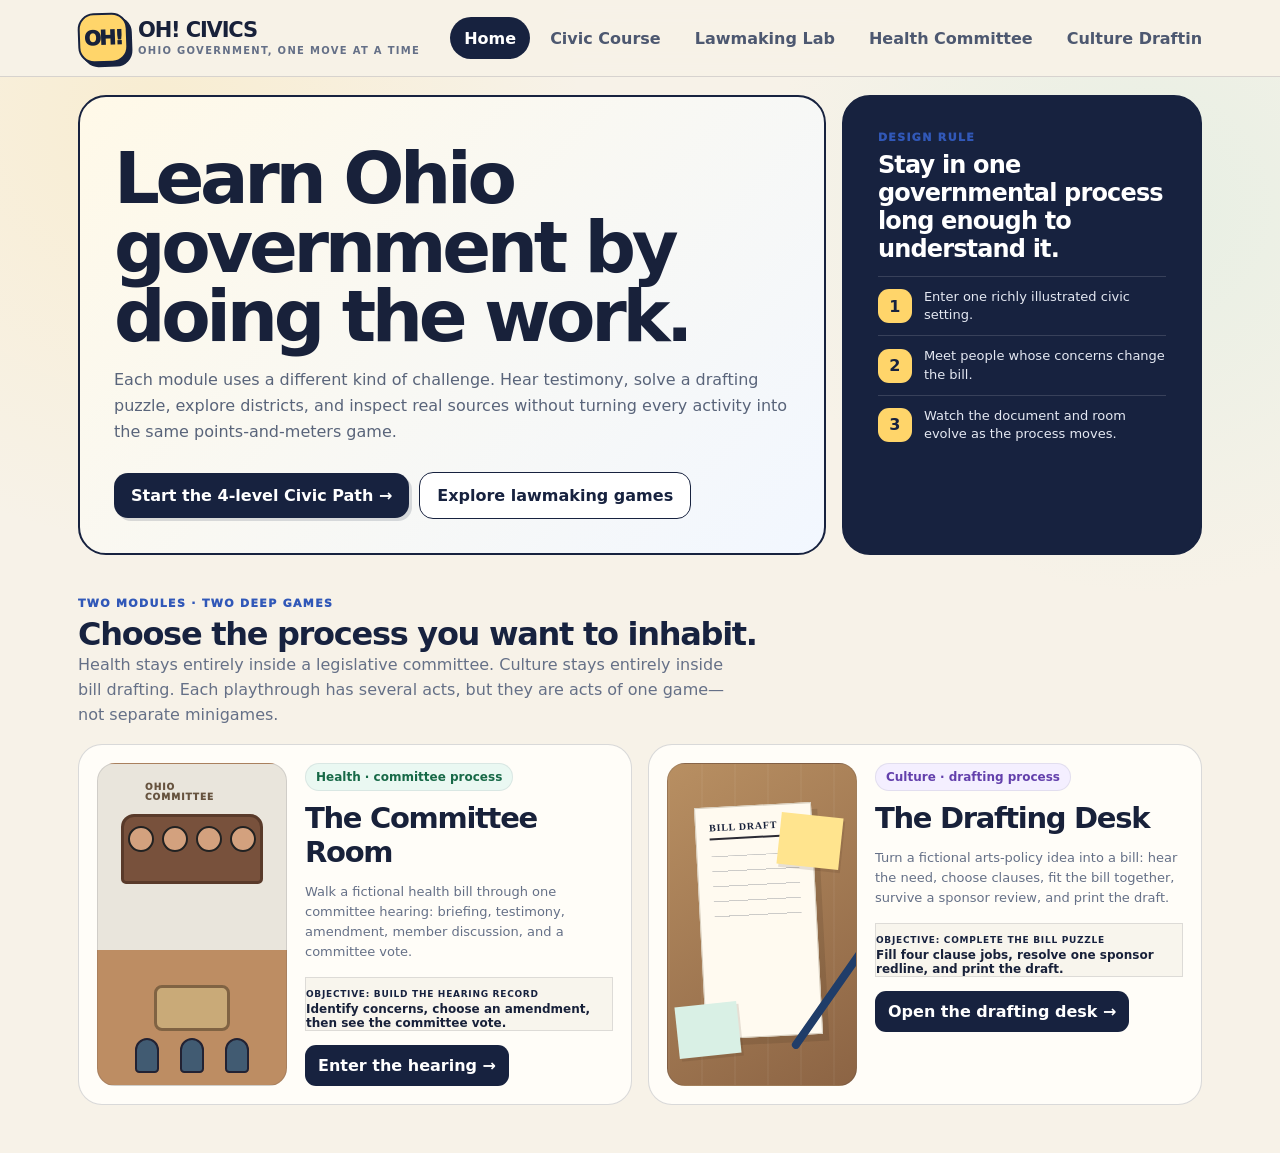
==== commit 18feae39: "Turn Civic Path into guided slideshow modules" ====
--- a/index.html
+++ b/index.html
@@ -3,7 +3,7 @@
 <head>
 <meta charset="utf-8" />
 <meta name="viewport" content="width=device-width, initial-scale=1" />
-<title>OH! Civics — Ohio </title>
+<title>OH! Civics — Ohio Lawmaking Lab</title>
 <style>
 :root{--ink:#10131a;--muted:#667085;--line:#e7e9ee;--bg:#f6f7fb;--card:#fff;--red:#c83232;--blue:#2356a8;--purple:#6b46c1;--green:#177a52;--gold:#a06b00;--soft:#eef2f8}
 *{box-sizing:border-box}html{scroll-behavior:smooth}body{margin:0;font-family:Inter,ui-sans-serif,system-ui,-apple-system,BlinkMacSystemFont,"Segoe UI",sans-serif;background:var(--bg);color:var(--ink)}button,a{font:inherit}.shell{max-width:1180px;margin:0 auto;padding:0 22px}.topbar{position:sticky;top:0;z-index:20;background:rgba(255,255,255,.95);backdrop-filter:blur(10px);border-bottom:1px solid var(--line)}.nav{height:70px;display:flex;align-items:center;gap:18px}.brand{font-weight:900;letter-spacing:-.04em;font-size:22px;white-space:nowrap}.brand span{color:var(--red)}.tabs{display:flex;gap:6px;overflow:auto;padding:6px 0}.tab{border:0;background:transparent;border-radius:999px;padding:10px 13px;color:#4b5563;cursor:pointer;white-space:nowrap;font-weight:700}.tab.active,.tab:hover{background:#111827;color:#fff}.fresh{margin-left:auto;font-size:12px;color:var(--muted);white-space:nowrap}.page{display:none;padding:34px 0 72px}.page.active{display:block}.hero{background:linear-gradient(135deg,#131923 0%,#252a37 62%,#392d42 100%);color:white;border-radius:28px;padding:48px;overflow:hidden;position:relative}.hero:after{content:"OH";position:absolute;right:-14px;bottom:-66px;font-size:220px;font-weight:950;color:rgba(255,255,255,.045);letter-spacing:-.08em}.eyebrow{font-size:12px;letter-spacing:.14em;text-transform:uppercase;font-weight:900;color:#9fb7df}.hero h1{font-size:clamp(38px,6vw,72px);line-height:.96;letter-spacing:-.06em;margin:12px 0 18px;max-width:820px}.hero p{max-width:740px;color:#d7dbe5;font-size:18px;line-height:1.6}.actions{display:flex;gap:10px;flex-wrap:wrap;margin-top:28px}.primary,.secondary{border:0;border-radius:13px;padding:13px 17px;font-weight:850;cursor:pointer}.primary{background:white;color:#111827}.secondary{background:rgba(255,255,255,.1);color:white;border:1px solid rgba(255,255,255,.2)}.section-head{display:flex;align-items:end;justify-content:space-between;gap:20px;margin:38px 0 16px}.section-head h2{font-size:30px;letter-spacing:-.04em;margin:0}.section-head p{color:var(--muted);max-width:650px;margin:0;line-height:1.55}.grid{display:grid;grid-template-columns:repeat(12,1fr);gap:16px}.card{background:var(--card);border:1px solid var(--line);border-radius:20px;padding:22px;box-shadow:0 8px 24px rgba(18,24,40,.035)}.game-card{grid-column:span 4;min-height:220px;display:flex;flex-direction:column}.game-card h3{font-size:24px;letter-spacing:-.035em;margin:10px 0 10px}.game-card p{color:var(--muted);line-height:1.5;margin:0}.pill{display:inline-flex;align-items:center;gap:7px;border-radius:999px;background:var(--soft);padding:6px 10px;font-size:12px;font-weight:850;width:max-content}.pill.red{background:#fff0f0;color:#9f2525}.pill.blue{background:#eef4ff;color:#264e93}.pill.green{background:#eaf8f2;color:#176947}.pill.purple{background:#f4efff;color:#6340ac}.play{margin-top:auto;padding-top:20px;display:flex;align-items:center;justify-content:space-between;font-weight:850}.play button{border:0;background:#111827;color:#fff;border-radius:11px;padding:10px 13px;cursor:pointer}.ticker{display:flex;gap:10px;overflow:auto;padding-bottom:4px}.story{min-width:270px;background:white;border:1px solid var(--line);border-radius:16px;padding:16px}.story small{color:var(--muted);font-weight:700}.story strong{display:block;margin:7px 0;line-height:1.35}.story .tag{font-size:11px;font-weight:900;text-transform:uppercase;color:var(--blue)}.arena{display:grid;grid-template-columns:1.2fr .8fr;gap:18px}.arena .lead{padding:32px}.arena h1{font-size:47px;letter-spacing:-.055em;margin:12px 0}.arena .lead p{font-size:17px;color:#5f6878;line-height:1.65}.radar{display:grid;grid-template-columns:1fr 1fr;gap:12px;margin-top:20px}.radar .item{border:1px solid var(--line);border-radius:14px;padding:15px;background:#fafbfc}.item b{display:block;margin-bottom:5px}.item small{color:var(--muted);line-height:1.45}.factbox{background:#111827;color:white}.factbox h3{font-size:22px;margin:4px 0 14px}.stat{border-top:1px solid rgba(255,255,255,.13);padding:15px 0}.stat strong{font-size:28px;letter-spacing:-.04em}.stat span{display:block;color:#c4cad5;font-size:13px;margin-top:4px;line-height:1.45}.queue{display:grid;grid-template-columns:1fr 1fr 1fr;gap:14px}.qcard{padding:20px;border-radius:18px;border:1px solid var(--line);background:white}.qcard h3{margin:8px 0 8px;letter-spacing:-.03em}.qcard p{color:var(--muted);line-height:1.5}.source-link{display:inline-block;margin-top:10px;color:#315aa8;text-decoration:none;font-weight:800;font-size:13px}.source-link:hover{text-decoration:underline}.quiz{max-width:760px;margin:0 auto}.quiz .card{padding:30px}.quiz-meta{display:flex;justify-content:space-between;color:var(--muted);font-size:13px;font-weight:800}.quiz h2{font-size:30px;line-height:1.25;letter-spacing:-.035em}.answers{display:grid;gap:10px}.answer{width:100%;text-align:left;border:1px solid #dfe3ea;background:white;padding:15px;border-radius:13px;font-weight:750;cursor:pointer}.answer:hover{border-color:#98a2b3;background:#fafafa}.answer.correct{border-color:#1d8a5b;background:#ecfbf4}.answer.wrong{border-color:#c83232;background:#fff0f0}.explain{display:none;margin-top:17px;padding:16px;background:#f4f7fb;border-radius:13px;color:#4b5563;line-height:1.5}.explain.show{display:block}.scorebar{height:8px;background:#e9edf3;border-radius:999px;overflow:hidden;margin:18px 0 25px}.scorebar span{display:block;height:100%;background:#111827;width:0;transition:.3s}.issue-list{display:grid;gap:12px}.issue{display:grid;grid-template-columns:135px 1fr auto;gap:18px;align-items:start;background:#fff;border:1px solid var(--line);padding:18px;border-radius:16px}.issue .status{font-size:11px;text-transform:uppercase;font-weight:950;letter-spacing:.08em}.issue h3{margin:0 0 6px;font-size:18px}.issue p{margin:0;color:var(--muted);line-height:1.45}.issue a{color:#315aa8;text-decoration:none;font-weight:800;font-size:13px}.explorer{display:grid;grid-template-columns:300px 1fr;gap:18px}.filter{display:flex;flex-direction:column;gap:8px}.filter button{border:1px solid var(--line);background:white;border-radius:12px;padding:12px;text-align:left;font-weight:800;cursor:pointer}.filter button.active{background:#111827;color:white}.mockmap{min-height:480px;position:relative;background:linear-gradient(140deg,#edf2f7,#f7f8fb);overflow:hidden}.ohio-shape{width:390px;height:390px;margin:36px auto;background:#fff;border:2px solid #c8ced9;clip-path:polygon(15% 0,73% 3%,92% 17%,96% 40%,88% 62%,73% 77%,55% 94%,21% 91%,4% 67%,10% 43%,0 19%);position:relative}.dot{position:absolute;width:14px;height:14px;border-radius:50%;background:#111827;box-shadow:0 0 0 5px rgba(17,24,39,.12)}.dot.one{left:52%;top:39%}.dot.two{left:65%;top:65%}.dot.three{left:28%;top:59%}.mapnote{text-align:center;color:var(--muted);font-size:13px;margin-top:-28px}.source-grid{display:grid;grid-template-columns:1fr 1fr;gap:14px}.source{background:white;border:1px solid var(--line);border-radius:16px;padding:18px}.source b{display:block}.source span{display:block;color:var(--muted);font-size:13px;margin:6px 0 12px;line-height:1.45}.source a{color:#315aa8;text-decoration:none;font-weight:800}.notice{padding:14px 16px;border-radius:13px;background:#fff8df;border:1px solid #f1df9f;color:#69520b;line-height:1.45;font-size:14px}.footer{border-top:1px solid var(--line);padding:30px 0 45px;color:var(--muted);font-size:13px}.tiny{font-size:12px;color:var(--muted)}
@@ -1051,584 +1051,280 @@
   .voice-pair{grid-template-columns:1fr}
 }
 </style>
-<style id="game-visual-reset">
-/* OH! Civics game visual reset: shared interface, restrained accents */
-#health,#arts{--game-accent:var(--green);--game-accent-soft:#eaf6f0}
-#arts{--game-accent:var(--purple);--game-accent-soft:#f2edff}
-
-#health .module-hero,#arts .module-hero{
-  grid-template-columns:minmax(0,1.45fr) minmax(280px,.55fr);
-  gap:12px;margin-bottom:16px
-}
-#health .module-hero>div,#health .module-hero>aside,
-#arts .module-hero>div,#arts .module-hero>aside{
-  background:#fff!important;color:var(--ink)!important;border:1px solid var(--line)!important;
-  border-radius:22px!important;box-shadow:none!important;padding:24px 26px!important
-}
-#health .module-hero>div,#arts .module-hero>div{border-top:5px solid var(--game-accent)!important}
-#health .module-hero h1,#health .module-hero h3,#arts .module-hero h1,#arts .module-hero h3{color:var(--ink)!important}
-#health .module-hero h1,#arts .module-hero h1{font-size:clamp(36px,4.5vw,56px);margin:8px 0 10px}
-#health .module-hero p,#health .module-hero aside p,#arts .module-hero p,#arts .module-hero aside p{color:var(--muted)!important;line-height:1.5}
-#health .module-hero .pill,#arts .module-hero .pill{background:var(--game-accent-soft);color:var(--game-accent);border:1px solid color-mix(in srgb,var(--game-accent) 18%,transparent)}
-#health .module-hero aside,#arts .module-hero aside{display:flex;flex-direction:column;justify-content:center}
-#health .module-hero aside .section-kicker,#arts .module-hero aside .section-kicker{color:var(--game-accent)}
-#health .module-hero .secondary,#arts .module-hero .secondary{color:var(--ink)!important;border-color:var(--line)!important;background:#fff!important}
-
-#health .deep-game-shell,#arts .deep-game-shell{
-  background:#fff;border:1px solid var(--line)!important;border-radius:22px;overflow:hidden;box-shadow:0 12px 34px rgba(16,19,26,.06)
-}
-#health .deep-game-top,#arts .deep-game-top{
-  background:#fff!important;color:var(--ink)!important;padding:17px 20px!important;align-items:center;
-  border-bottom:1px solid var(--line)
-}
-#health .deep-game-top h2,#arts .deep-game-top h2{color:var(--ink)!important;font-size:24px;margin:3px 0}
-#health .deep-game-top .section-kicker,#arts .deep-game-top .section-kicker{color:var(--game-accent)!important}
-#health .deep-game-top p,#arts .deep-game-top p{color:var(--muted)!important}
-#health .law-guide,#arts .law-guide{
-  background:var(--game-accent-soft)!important;border:1px solid color-mix(in srgb,var(--game-accent) 16%,transparent)!important;
-  color:var(--ink)!important;border-radius:14px;padding:9px 11px;max-width:390px
-}
-#health .law-guide span,#arts .law-guide span{color:#59647a!important}
-#health .law-guide-avatar,#arts .law-guide-avatar{background:var(--game-accent)!important;color:#fff!important}
-#health .deep-progress,#arts .deep-progress{background:#fafbfc;border-bottom:1px solid var(--line);padding:8px 12px;gap:5px}
-#health .deep-step,#arts .deep-step{background:transparent;color:#727b8c;border-radius:9px;padding:8px 9px}
-#health .deep-step.current,#arts .deep-step.current{background:var(--game-accent);color:#fff}
-#health .deep-step.done,#arts .deep-step.done{background:var(--game-accent-soft);color:var(--game-accent)}
-#health .deep-game-body,#arts .deep-game-body{padding:14px;background:#f7f8fb}
-
-.hearing-objective{background:#fff!important;border:1px solid var(--line)!important;border-radius:14px!important;margin-bottom:10px!important;padding:10px 12px!important}
-.record-slot{background:#f8f9fb!important;border:1px solid var(--line)!important;color:#626d80!important}
-.record-slot.filled{background:#eaf6f0!important;border-color:#badfce!important;color:#177a52!important}
-.record-slot.filled i{background:#177a52!important}
-
-.civic-gameboard{background:#fff;border:1px solid var(--line);border-radius:18px;overflow:hidden;min-height:450px}
-.gameboard-bar{height:64px;border-bottom:1px solid var(--line);display:flex;align-items:center;justify-content:space-between;gap:14px;padding:0 18px;background:#fff}
-.gameboard-title small{display:block;font-size:9px;letter-spacing:.1em;font-weight:900;color:var(--game-accent);text-transform:uppercase}
-.gameboard-title b{display:block;font-size:13px;margin-top:3px}
-.member-mini-row{display:flex;align-items:center;gap:6px}
-.member-mini{display:flex;align-items:center;gap:5px;border:1px solid var(--line);padding:5px 7px;border-radius:999px;background:#fafbfc}
-.member-mini i,.witness-avatar,.talk-avatar{display:block;border-radius:50%;background:var(--skin,#d3a17e);position:relative;border:2px solid #263247}
-.member-mini i{width:22px;height:22px}
-.member-mini i:before,.witness-avatar:before,.talk-avatar:before{content:'';position:absolute;left:10%;right:10%;top:-4px;height:45%;border-radius:50% 50% 38% 38%;background:var(--hair,#332923)}
-.member-mini span{font-size:9px;font-weight:800;color:#5f6879}
-.member-mini.vote-yes{background:#eaf6f0;border-color:#badfce}.member-mini.vote-no{background:#fff0f0;border-color:#efc6c6}
-.member-mini.vote-yes:after{content:'YES';font-size:8px;font-weight:950;color:#177a52}.member-mini.vote-no:after{content:'NO';font-size:8px;font-weight:950;color:#a63838}
-.gameboard-work{padding:18px;min-height:385px}
-.game-instruction{display:flex;align-items:center;gap:9px;margin-bottom:14px;color:#4f5b70;font-size:12px}
-.game-instruction b{color:var(--ink)}
-.game-instruction i{font-style:normal;background:var(--game-accent);color:#fff;border-radius:999px;padding:5px 8px;font-size:9px;font-weight:950;letter-spacing:.06em}
-
-.game-intro-grid{display:grid;grid-template-columns:minmax(0,1.25fr) minmax(260px,.75fr);gap:14px}
-.game-document{border:1px solid var(--line);border-radius:16px;padding:20px;background:#fff;min-height:260px;position:relative}
-.game-document:before{content:'';position:absolute;left:0;top:0;bottom:0;width:5px;background:var(--game-accent);border-radius:16px 0 0 16px}
-.game-document small{font-size:9px;letter-spacing:.09em;font-weight:950;color:var(--game-accent)}
-.game-document h3{font-size:28px;letter-spacing:-.04em;margin:8px 0}
-.game-document p{font-size:13px;line-height:1.5;color:#5d687a}
-.game-question{margin-top:16px;border-top:1px solid var(--line);padding-top:14px;font-size:14px;font-weight:850;line-height:1.4}
-.game-task-list{display:grid;gap:8px;align-content:start}
-.game-task{display:grid;grid-template-columns:32px 1fr;gap:10px;align-items:center;padding:12px;border:1px solid var(--line);background:#fafbfc;border-radius:13px}
-.game-task i{width:30px;height:30px;border-radius:9px;display:grid;place-items:center;background:var(--game-accent-soft);color:var(--game-accent);font-style:normal;font-weight:950}
-.game-task b{display:block;font-size:12px}.game-task span{display:block;font-size:10px;color:var(--muted);margin-top:2px}
-.game-task-list .deep-primary{margin-top:4px}
-
-.hearing-grid{display:grid;grid-template-columns:minmax(0,1.15fr) minmax(300px,.85fr);gap:14px}
-.witness-focus,.decision-panel,.clean-bill,.choice-panel,.member-card-clean,.vote-summary,.draft-doc,.draft-choice-panel,.review-doc,.review-options,.print-doc,.print-summary{
-  border:1px solid var(--line);background:#fff;border-radius:16px;padding:16px
-}
-.witness-head{display:grid;grid-template-columns:62px 1fr;gap:12px;align-items:center}
-.witness-avatar{width:58px;height:58px}
-.witness-head small{display:block;font-size:9px;text-transform:uppercase;letter-spacing:.08em;color:var(--game-accent);font-weight:900}
-.witness-head h4{margin:3px 0;font-size:20px}
-.witness-quote{margin:14px 0 0;border-left:4px solid var(--game-accent);padding:12px 14px;background:#f8fafc;border-radius:0 12px 12px 0;font-size:16px;line-height:1.45;font-weight:700;color:#344056}
-.decision-panel{display:flex;flex-direction:column}
-.decision-panel>small,.choice-panel>small,.review-options>small,.print-summary>small{font-size:9px;text-transform:uppercase;letter-spacing:.09em;color:var(--game-accent);font-weight:950}
-.decision-panel h4,.choice-panel h4,.review-options h4,.print-summary h4{font-size:19px;margin:6px 0 9px}
-.decision-panel p,.choice-panel p,.review-options p,.print-summary p{font-size:12px;line-height:1.45;color:var(--muted)}
-.clean-choice-list{display:grid;gap:8px;margin-top:10px}
-.clean-choice{border:1px solid var(--line);background:#fff;border-radius:12px;padding:11px 12px;text-align:left;cursor:pointer}
-.clean-choice:hover{border-color:var(--game-accent);background:var(--game-accent-soft)}
-.clean-choice b{display:block;font-size:12px}.clean-choice span{display:block;color:var(--muted);font-size:10px;line-height:1.35;margin-top:3px}
-
-.markup-grid-clean,.review-grid-clean,.print-grid-clean{display:grid;grid-template-columns:minmax(0,1.1fr) minmax(310px,.9fr);gap:14px}
-.clean-bill h3,.draft-doc h3,.review-doc h3,.print-doc h3{font-size:23px;margin:5px 0 12px;letter-spacing:-.03em}
-.bill-line-clean{padding:10px 0;border-top:1px solid var(--line);font-size:12px;line-height:1.4;color:#526075}
-.bill-line-clean.highlight{background:#fff7df;margin:0 -8px;padding:10px 8px;border-radius:9px}
-.amendment-card-clean{border:1px solid var(--line);background:#fff;border-radius:13px;padding:12px;text-align:left;cursor:pointer}
-.amendment-card-clean:hover{border-color:var(--game-accent);background:var(--game-accent-soft)}
-.amendment-card-clean b{display:block;font-size:12px}.amendment-card-clean span{display:block;font-size:10px;color:var(--muted);line-height:1.4;margin-top:4px}
-
-.member-grid-clean{display:grid;grid-template-columns:repeat(2,minmax(0,1fr));gap:10px}
-.member-card-clean{display:grid;grid-template-columns:46px 1fr;gap:10px;align-items:center;text-align:left;cursor:pointer}
-.member-card-clean:hover{border-color:var(--game-accent)}
-.talk-avatar{width:42px;height:42px}
-.member-card-clean b{display:block;font-size:12px}.member-card-clean span{display:block;font-size:10px;line-height:1.4;color:var(--muted);margin-top:3px}
-.member-card-clean.heard{background:var(--game-accent-soft);border-color:color-mix(in srgb,var(--game-accent) 24%,transparent)}
-.member-action-row{grid-column:1/-1;display:flex;justify-content:space-between;align-items:center;gap:10px;margin-top:4px;padding-top:10px;border-top:1px solid var(--line)}
-.vote-board-clean{text-align:center;max-width:850px;margin:18px auto}
-.vote-board-clean h3{font-size:34px;letter-spacing:-.045em;margin:8px 0}
-.vote-board-clean>p{color:var(--muted);font-size:12px}
-.vote-chips-clean{display:grid;grid-template-columns:repeat(5,1fr);gap:8px;margin:18px 0}
-.vote-chip-clean{padding:12px 7px;border-radius:12px;border:1px solid var(--line);background:#fafbfc}
-.vote-chip-clean.yes{background:#eaf6f0;border-color:#badfce}.vote-chip-clean.no{background:#fff0f0;border-color:#efc6c6}
-.vote-chip-clean i{display:block;font-style:normal;font-size:9px;font-weight:950}.vote-chip-clean b{display:block;font-size:9px;margin-top:4px}
-
-.culture-workspace{background:linear-gradient(#fff,#fff 31px,#eef1f6 32px);background-size:100% 32px}
-.draft-clue-grid{display:grid;grid-template-columns:repeat(3,minmax(0,1fr));gap:10px}
-.clue-card{border:1px solid var(--line);background:#fff;border-radius:15px;padding:14px;text-align:left;cursor:pointer;min-height:150px}
-.clue-card:hover{border-color:var(--game-accent)}
-.clue-card.heard{border-color:#cdbff2;background:#f7f4ff}
-.clue-card small{font-size:9px;color:var(--game-accent);font-weight:900;text-transform:uppercase}.clue-card b{display:block;font-size:15px;margin:5px 0}.clue-card span{display:block;font-size:11px;line-height:1.4;color:var(--muted)}
-.clue-footer{display:flex;justify-content:space-between;align-items:center;margin-top:12px;gap:10px}
-.bill-builder-clean{display:grid;grid-template-columns:minmax(0,1.2fr) minmax(310px,.8fr);gap:14px}
-.clause-list-clean{display:grid;gap:8px;margin-top:12px}
-.clause-row-clean{border:1px dashed #ccd2dd;border-radius:12px;padding:11px;background:#fafbfc}
-.clause-row-clean.filled{border-style:solid;border-color:#cdbff2;background:#f7f4ff}
-.clause-row-clean small{font-size:8px;text-transform:uppercase;color:#7b8494;font-weight:900}.clause-row-clean b{display:block;font-size:12px;margin-top:2px}.clause-row-clean span{display:block;font-size:10px;color:var(--muted);margin-top:3px}
-.draft-choice-panel{align-self:start}.draft-option{border:1px solid var(--line);background:#fff;border-radius:13px;padding:12px;text-align:left;width:100%;margin-top:8px;cursor:pointer}.draft-option:hover{border-color:var(--game-accent);background:var(--game-accent-soft)}
-.draft-option b{display:block;font-size:12px}.draft-option span{display:block;font-size:10px;line-height:1.4;color:var(--muted);margin-top:4px}
-.review-line-clean{padding:10px 0;border-top:1px solid var(--line);font-size:11px;color:#566175;line-height:1.4}.review-line-clean.problem{background:#fff4f4;margin:0 -8px;padding:10px 8px;border-left:4px solid var(--red)}
-.review-option-clean{border:1px solid var(--line);background:#fff;border-radius:12px;padding:11px;text-align:left;width:100%;margin-top:8px;cursor:pointer}.review-option-clean:hover{border-color:var(--game-accent);background:var(--game-accent-soft)}
-.review-option-clean b{font-size:12px}.review-option-clean span{font-size:10px;color:var(--muted);line-height:1.4}
-.final-section-clean{padding:9px 0;border-top:1px solid var(--line);font-size:11px;line-height:1.45;color:#4e5b70}
-.finish-stamp{display:inline-block;margin-top:12px;border:2px solid var(--game-accent);color:var(--game-accent);padding:7px 10px;border-radius:9px;font-weight:950;font-size:9px;letter-spacing:.08em;transform:rotate(-1deg)}
-.puzzle-progress{margin-bottom:10px!important}
-.puzzle-chip{clip-path:none!important;border-radius:10px!important;min-height:44px!important;background:#fafbfc!important;border:1px solid var(--line)!important;padding:8px 10px!important}
-.puzzle-chip.done{background:#f2edff!important;border-color:#cdbff2!important}
-.puzzle-chip.done:after{color:var(--purple)!important}
-
-#health .law-process-note,#arts .law-process-note,#arts .culture-policy-drawer{margin-top:12px}
-@media(max-width:900px){
-  #health .module-hero,#arts .module-hero{grid-template-columns:1fr}
-  .game-intro-grid,.hearing-grid,.markup-grid-clean,.review-grid-clean,.print-grid-clean,.bill-builder-clean{grid-template-columns:1fr}
-  .member-grid-clean,.draft-clue-grid{grid-template-columns:1fr}
-  .member-mini span{display:none}
-  .vote-chips-clean{grid-template-columns:repeat(5,minmax(52px,1fr));overflow:auto}
-}
-
-/* Entry screens now use the same product UI as the games */
-.deep-module-grid{gap:12px}
-.deep-module-card{background:#fff;border:1px solid var(--line);border-radius:20px;padding:14px;grid-template-columns:minmax(155px,.55fr) minmax(0,1.45fr);box-shadow:none}
-.deep-module-card.health-room{border-top:5px solid var(--green)}
-.deep-module-card.culture-room{border-top:5px solid var(--purple)}
-.room-miniature,.desk-miniature{min-height:190px;border:1px solid var(--line);border-radius:15px}
-.room-miniature{background:#eef7f2}
-.desk-miniature{background:#f4f0ff}
-.room-miniature:before{color:var(--green)}
-.mini-dais{background:#fff;border:2px solid #c8d9d1;box-shadow:none}
-.mini-dais i{border:2px solid #334155}
-.mini-table{background:#dde9e3;border:2px solid #a9c6b8}
-.desk-miniature .mini-paper{background:#fff;border-color:#d7d9e0;box-shadow:none}
-.deep-card-rule.objective-rule{background:#f8f9fb;border:1px solid var(--line);border-radius:12px;padding:10px;margin-top:12px}
-.deep-module-card button{background:var(--navy);box-shadow:none}
-.game-hallway{display:grid;grid-template-columns:1fr 1fr;gap:12px;background:transparent;border:0;border-radius:0;padding:0;overflow:visible}
-.game-hallway:before{display:none}
-.hall-center{grid-column:1/-1;grid-row:1;align-items:flex-start;text-align:left;background:#fff;border:1px solid var(--line);border-radius:18px;padding:16px 18px}
-.statehouse-medallion{display:none}
-.hall-center b{font-size:16px;letter-spacing:-.02em;margin:0;color:var(--ink)}
-.hall-center span{font-size:12px;color:var(--muted);margin-top:3px}
-.hall-door{grid-row:2;min-height:230px;border:1px solid var(--line);border-radius:18px;padding:16px;background:#fff!important;color:var(--ink);box-shadow:none;display:grid;grid-template-columns:150px 1fr;grid-template-rows:auto auto auto;column-gap:16px;align-content:center}
-.hall-door:hover{transform:none;border-color:#b9c0cc;box-shadow:0 8px 24px rgba(16,19,26,.06)}
-.hall-door small{color:var(--muted);grid-column:2;font-size:9px}
-.hall-door strong{grid-column:2;font-size:26px;margin-top:5px}
-.hall-door em{grid-column:2;color:var(--muted);font-size:11px;margin-top:5px}
-.health-door{border-top:5px solid var(--green)}
-.culture-door{border-top:5px solid var(--purple)}
-.door-window{grid-column:1;grid-row:1/4;height:145px;margin:0;background:#eef7f2;border:1px solid var(--line);border-radius:13px}
-.door-window i{background:linear-gradient(#d3a17e 0 28%,#34475f 29% 100%);border:1px solid #334155}
-.door-window.paper{background:#f4f0ff}
-.door-window.paper i{background:#fff;border:1px solid #d7d9e0}
-@media(max-width:780px){
-  .deep-module-grid,.game-hallway{grid-template-columns:1fr}
-  .hall-center,.hall-door{grid-column:1}
-  .hall-center{grid-row:auto}
-  .hall-door{grid-row:auto;grid-template-columns:110px 1fr}
-  .door-window{height:120px}
-}
-</style>
-<style id="structure-overlap-fix">
-/* Header: all modules visible, no horizontal scrolling */
-.topbar{position:sticky;top:0}
-.topbar .shell.nav{max-width:1500px;height:auto;min-height:68px;display:grid;grid-template-columns:auto minmax(0,1fr);align-items:center;gap:18px;padding-top:8px;padding-bottom:8px}
-.brand-lockup{min-width:max-content}
-.tabs{display:flex;justify-content:flex-end;align-items:center;gap:4px;overflow:visible!important;flex-wrap:wrap;padding:0}
-.tab{padding:8px 10px;font-size:12px;line-height:1.1}
-@media(max-width:1050px){
-  .topbar .shell.nav{grid-template-columns:1fr;gap:6px}
-  .tabs{justify-content:flex-start;width:100%}
-  .tab{flex:1 1 auto;text-align:center}
-  .brand-copy small{display:none}
-}
-@media(max-width:650px){
-  .topbar .shell.nav{padding-left:10px;padding-right:10px}
-  .tabs{display:grid;grid-template-columns:repeat(3,1fr);gap:4px}
-  .tab{width:100%;padding:7px 5px;font-size:10px}
-}
-
-/* Compact module entry so the game begins higher on screen */
-#health .module-hero,#arts .module-hero{display:block!important;margin-bottom:10px!important}
-#health .module-hero>aside,#arts .module-hero>aside{display:none!important}
-#health .module-hero>div,#arts .module-hero>div{padding:17px 20px!important;border-radius:18px!important}
-#health .module-hero h1,#arts .module-hero h1{font-size:clamp(30px,4vw,44px)!important;margin:5px 0 7px!important}
-#health .module-hero p,#arts .module-hero p{margin:0!important;max-width:800px;font-size:13px!important}
-#health .module-hero .actions,#arts .module-hero .actions{margin-top:12px!important}
-
-/* No competing horizontal blocks in the active game header */
-#health .deep-game-top,#arts .deep-game-top{display:block!important;padding:13px 16px!important}
-#health .deep-game-top .law-guide,#arts .deep-game-top .law-guide{max-width:none!important;margin-top:9px!important}
-.game-module-heading{display:flex;align-items:flex-start;justify-content:space-between;gap:12px;flex-wrap:wrap}
-.game-module-heading>div{min-width:0;flex:1 1 420px}
-.game-guide-line{display:grid;grid-template-columns:36px 1fr;gap:9px;align-items:center;margin-top:9px;padding:9px 11px;border-radius:12px;background:var(--game-accent-soft);border:1px solid color-mix(in srgb,var(--game-accent) 18%,transparent)}
-.game-guide-line .law-guide-avatar{width:34px;height:34px}
-.game-guide-line b{display:block;font-size:11px}.game-guide-line span{display:block;font-size:10px;line-height:1.35;color:var(--muted);margin-top:2px}
-
-/* Progress and record always stay in normal flow */
-#health .deep-progress,#arts .deep-progress{display:grid!important;grid-template-columns:repeat(5,minmax(0,1fr))!important;overflow:visible!important}
-#health .deep-step,#arts .deep-step{white-space:normal!important;min-width:0!important}
-.hearing-objective{display:block!important}
-.record-tray{margin-top:8px!important;display:grid!important;grid-template-columns:repeat(3,minmax(0,1fr))!important;width:100%}
-.record-slot{min-width:0!important;justify-content:flex-start!important}
-.civic-gameboard,.gameboard-work,.game-intro-grid,.hearing-grid,.markup-grid-clean,.member-grid-clean,.review-grid-clean,.print-grid-clean,.bill-builder-clean,
-.witness-focus,.decision-panel,.clean-bill,.choice-panel,.draft-doc,.draft-choice-panel,.review-doc,.review-options,.print-doc,.print-summary{min-width:0!important}
-.gameboard-bar{height:auto!important;min-height:58px;display:block!important;padding:11px 14px!important}
-.member-mini-row{display:grid!important;grid-template-columns:repeat(5,minmax(0,1fr))!important;margin-top:8px!important;width:100%}
-.member-mini{min-width:0!important;justify-content:center!important;padding:5px!important}
-.member-mini span{overflow:hidden;text-overflow:ellipsis;white-space:nowrap}
-.gameboard-work{padding:14px!important;min-height:0!important}
-.hearing-grid,.markup-grid-clean,.review-grid-clean,.print-grid-clean,.bill-builder-clean{grid-template-columns:minmax(0,1fr) minmax(0,.82fr)!important}
-.witness-quote{overflow-wrap:anywhere}
-.clean-choice,.amendment-card-clean,.draft-option,.review-option-clean{width:100%;overflow-wrap:anywhere}
-.member-grid-clean{grid-template-columns:repeat(2,minmax(0,1fr))!important}
-.member-card-clean{min-width:0!important}
-.member-card-clean span{overflow-wrap:anywhere}
-@media(max-width:1100px){
-  .hearing-grid,.markup-grid-clean,.review-grid-clean,.print-grid-clean,.bill-builder-clean,.game-intro-grid{grid-template-columns:1fr!important}
-  .member-grid-clean{grid-template-columns:1fr 1fr!important}
-}
-@media(max-width:720px){
-  #health .deep-progress,#arts .deep-progress{grid-template-columns:1fr!important}
-  .record-tray,.member-mini-row,.member-grid-clean{grid-template-columns:1fr!important}
-  .member-mini{justify-content:flex-start!important}
-  .game-instruction{align-items:flex-start!important;flex-wrap:wrap}
-}
-
-/* Civic course guide controls */
-.level-tools{display:flex;align-items:center;gap:7px;flex-wrap:wrap;justify-content:flex-end}
-.course-guide-trigger{border:1px solid #cbd5e1;background:#fff;color:var(--navy);border-radius:999px;padding:8px 10px;font-size:10px;font-weight:900;cursor:pointer;white-space:nowrap}
-.course-guide-trigger:hover{background:#f4f7fb}
-.game-bridge{display:grid;grid-template-columns:auto 1fr auto;gap:10px;align-items:center;margin-top:12px;padding:11px 12px;border:1px solid var(--line);border-radius:14px;background:#f8fafc}
-.game-bridge i{width:34px;height:34px;border-radius:10px;background:#edf2ff;display:grid;place-items:center;font-style:normal;font-weight:950;color:var(--blue)}
-.game-bridge b{display:block;font-size:11px}.game-bridge span{display:block;font-size:10px;line-height:1.35;color:var(--muted);margin-top:2px}
-.game-bridge button{border:0;background:var(--navy);color:#fff;padding:8px 10px;border-radius:9px;font-size:10px;font-weight:900;cursor:pointer}
-@media(max-width:700px){.level-tools{grid-column:1/-1;justify-content:flex-start}.game-bridge{grid-template-columns:auto 1fr}.game-bridge button{grid-column:1/-1;width:100%}}
-</style>
-<style id="final-layout-cleanup">
-/* Final navigation: every module visible, never horizontally scrollable */
-.topbar{position:sticky;top:0;z-index:50}
-.topbar .shell.nav{
-  max-width:1500px!important;
-  min-height:64px!important;
-  height:auto!important;
-  display:grid!important;
-  grid-template-columns:auto minmax(620px,1fr)!important;
-  align-items:center!important;
-  gap:18px!important;
-  padding:7px 18px!important
-}
-.tabs{
-  display:grid!important;
-  grid-template-columns:repeat(6,minmax(0,1fr))!important;
-  gap:4px!important;
-  width:100%!important;
-  min-width:0!important;
-  overflow:visible!important;
-  padding:0!important
-}
-.tab{
-  width:100%!important;
-  min-width:0!important;
-  padding:8px 6px!important;
-  border-radius:10px!important;
-  font-size:11px!important;
-  line-height:1.15!important;
-  text-align:center!important;
-  white-space:normal!important
-}
-@media(max-width:1080px){
-  .topbar .shell.nav{grid-template-columns:1fr!important;gap:5px!important;padding:6px 12px!important}
-  .brand-lockup{justify-self:start}
-  .brand-copy small{display:none!important}
-  .tabs{grid-template-columns:repeat(6,minmax(0,1fr))!important}
-  .tab{font-size:10px!important;padding:7px 4px!important}
-}
-@media(max-width:720px){
-  .tabs{grid-template-columns:repeat(3,minmax(0,1fr))!important}
-  .tab{font-size:10px!important}
-}
-@media(max-width:430px){
-  .topbar .shell.nav{padding:5px 8px!important}
-  .tabs{grid-template-columns:repeat(2,minmax(0,1fr))!important}
-}
-
-/* Game page shells */
-#health.page,#arts.page{padding-top:14px!important}
-.game-page-shell{max-width:1380px!important}
-.game-page-intro{
-  display:grid;
-  grid-template-columns:minmax(0,1fr) auto;
-  gap:16px;
-  align-items:center;
-  background:#fff;
-  border:1px solid var(--line);
-  border-radius:16px;
-  padding:14px 16px;
-  margin-bottom:10px
-}
-.health-page-intro{border-left:5px solid var(--green)}
-.culture-page-intro{border-left:5px solid var(--purple)}
-.game-page-intro h1{font-size:30px;line-height:1;margin:4px 0 5px;letter-spacing:-.045em}
-.game-page-intro p{margin:0;color:var(--muted);font-size:12px;line-height:1.4;max-width:800px}
-.game-page-actions{display:flex;gap:7px}
-.game-page-actions .primary{margin:0!important;padding:9px 12px!important}
-@media(max-width:650px){
-  .game-page-intro{grid-template-columns:1fr}
-  .game-page-actions .primary{width:100%}
-}
-
-/* One simple game structure: title, stages, workspace */
-#health .deep-game-shell,#arts .deep-game-shell{border-radius:16px!important;box-shadow:none!important}
-#health .deep-game-top,#arts .deep-game-top{
-  padding:12px 15px!important;
-  border-bottom:1px solid var(--line)!important;
-  background:#fff!important
-}
-.simple-game-head{display:flex;justify-content:space-between;gap:12px;align-items:end;flex-wrap:wrap}
-.simple-game-head>div{min-width:0}
-.simple-game-head small{font-size:9px;letter-spacing:.1em;text-transform:uppercase;font-weight:950;color:var(--game-accent)}
-.simple-game-head h2{font-size:22px!important;line-height:1.1;margin:3px 0!important;overflow-wrap:anywhere}
-.simple-game-head span{display:block;color:var(--muted);font-size:10px}
-.simple-game-help{
-  border:1px solid var(--line);
-  background:#f8fafc;
-  border-radius:999px;
-  padding:6px 9px;
-  font-size:9px;
-  font-weight:850;
-  color:#5d6878;
-  white-space:nowrap
-}
-
-/* Stage row stays compact and visible */
-#health .deep-progress,#arts .deep-progress{
-  display:grid!important;
-  grid-template-columns:repeat(5,minmax(0,1fr))!important;
-  gap:3px!important;
-  padding:7px 10px!important;
-  overflow:visible!important;
-  background:#fafbfc!important
-}
-#health .deep-step,#arts .deep-step{
-  min-width:0!important;
-  padding:7px 5px!important;
-  white-space:normal!important;
-  text-align:center!important;
-  font-size:9px!important;
-  line-height:1.2!important
-}
-#health .deep-step span,#arts .deep-step span{display:none!important}
-
-/* Remove all unnecessary top-of-game bands */
-.hearing-objective,.game-guide-line,#health .law-guide,#arts .law-guide{display:none!important}
-#health .deep-game-body,#arts .deep-game-body{padding:10px!important;background:#f7f8fb!important}
-
-/* Health: nothing in the workspace can overlap */
-#health .civic-gameboard{min-height:0!important;overflow:visible!important;border-radius:14px!important}
-#health .gameboard-bar{
-  display:flex!important;
-  height:auto!important;
-  min-height:0!important;
-  align-items:center!important;
-  justify-content:space-between!important;
-  gap:10px!important;
-  padding:9px 12px!important
-}
-#health .member-mini-row{display:none!important}
-#health .gameboard-work{padding:12px!important;min-height:0!important}
-#health .game-instruction{
-  display:flex!important;
-  flex-wrap:wrap!important;
-  gap:7px!important;
-  align-items:center!important;
-  margin-bottom:10px!important;
-  font-size:11px!important
-}
-#health .game-intro-grid,
-#health .hearing-grid,
-#health .markup-grid-clean,
-#health .review-grid-clean,
-#health .print-grid-clean,
-#health .bill-builder-clean{
-  display:grid!important;
-  grid-template-columns:minmax(0,1fr) minmax(280px,.72fr)!important;
-  gap:10px!important;
-  align-items:start!important
-}
-#health .witness-focus,#health .decision-panel,#health .clean-bill,#health .choice-panel,
-#health .member-card-clean,#health .vote-summary{
-  min-width:0!important;
-  position:static!important;
-  inset:auto!important;
-  transform:none!important
-}
-#health .witness-quote{font-size:14px!important;line-height:1.4!important;margin-top:10px!important}
-#health .clean-choice-list{gap:6px!important}
-#health .clean-choice,#health .amendment-card-clean{padding:9px 10px!important}
-#health .member-grid-clean{
-  display:grid!important;
-  grid-template-columns:repeat(2,minmax(0,1fr))!important;
-  gap:8px!important
-}
-#health .member-action-row{grid-column:1/-1!important}
-#health .vote-board-clean{margin:4px auto!important}
-#health .vote-chips-clean{margin:12px 0!important}
-
-/* Culture gets the same reliable flow */
-#arts .civic-gameboard{min-height:0!important;overflow:visible!important}
-#arts .gameboard-bar{height:auto!important;min-height:0!important;padding:9px 12px!important}
-#arts .gameboard-work{padding:12px!important;min-height:0!important}
-#arts .game-intro-grid,#arts .bill-builder-clean,#arts .review-grid-clean,#arts .print-grid-clean{
-  grid-template-columns:minmax(0,1fr) minmax(280px,.72fr)!important;
-  gap:10px!important;
-  align-items:start!important
-}
-#arts .draft-clue-grid{gap:8px!important}
-#arts .clue-card{min-height:125px!important;padding:11px!important}
-#arts .puzzle-progress{display:none!important}
-
-@media(max-width:900px){
-  #health .game-intro-grid,#health .hearing-grid,#health .markup-grid-clean,#health .review-grid-clean,#health .print-grid-clean,#health .bill-builder-clean,
-  #arts .game-intro-grid,#arts .bill-builder-clean,#arts .review-grid-clean,#arts .print-grid-clean{
-    grid-template-columns:1fr!important
-  }
-}
-@media(max-width:620px){
-  #health .deep-progress,#arts .deep-progress{grid-template-columns:repeat(5,minmax(0,1fr))!important}
-  #health .deep-step,#arts .deep-step{font-size:8px!important;padding:6px 2px!important}
-  #health .member-grid-clean,#arts .draft-clue-grid{grid-template-columns:1fr!important}
-  .simple-game-help{display:none}
-}
-</style>
-<style id="civic-slideshow-redesign">
-.civic-launch-shell{max-width:1320px!important;min-height:calc(100vh - 105px);display:flex;flex-direction:column;justify-content:center}
-.civic-launch-head{display:grid;grid-template-columns:minmax(0,1fr) auto;gap:18px;align-items:end;margin-bottom:18px}
-.civic-launch-head h1{font-size:clamp(38px,5vw,62px);letter-spacing:-.055em;line-height:.98;margin:6px 0 10px;max-width:800px}
-.civic-launch-head p{margin:0;max-width:720px;color:var(--muted);font-size:14px;line-height:1.45}
-.civic-launch-note{background:var(--navy);color:#fff;padding:12px 15px;border-radius:14px;min-width:220px}
-.civic-launch-note b{display:block;font-size:12px}.civic-launch-note span{display:block;font-size:10px;color:#dbe2ef;margin-top:3px}
-.civic-launch-grid{display:grid;grid-template-columns:repeat(2,minmax(0,1fr));gap:12px}
-.civic-launch-card{background:#fff;border:1px solid var(--line);border-radius:20px;padding:20px;min-height:230px;display:flex;flex-direction:column;position:relative;overflow:hidden}
-.civic-launch-card:before{content:'';position:absolute;left:0;right:0;top:0;height:5px;background:var(--blue)}
-.civic-launch-card.l2:before{background:#556aa7}.civic-launch-card.l3:before{background:var(--green)}.civic-launch-card.l4:before{background:var(--purple)}
-.civic-launch-card small{font-size:9px;letter-spacing:.12em;font-weight:950;color:var(--muted)}
-.civic-launch-card h2{font-size:26px;letter-spacing:-.04em;margin:9px 0 6px}.civic-launch-card p{margin:0;color:var(--muted);font-size:12px;line-height:1.4;max-width:520px}
-.launch-tags{display:flex;gap:6px;flex-wrap:wrap;margin-top:16px}.launch-tags span{font-size:8px;font-weight:950;letter-spacing:.08em;padding:6px 7px;border-radius:999px;background:#f1f4f8;color:#526076}
-.civic-launch-card button{margin-top:auto;border:0;background:var(--navy);color:#fff;border-radius:11px;padding:10px 12px;font-weight:900;cursor:pointer;width:max-content}
-@media(max-width:760px){.civic-launch-shell{justify-content:flex-start}.civic-launch-head{grid-template-columns:1fr}.civic-launch-grid{grid-template-columns:1fr}.civic-launch-card{min-height:190px}}
-
-body.civic-presenting{overflow:hidden}
-body.civic-presenting .topbar{display:none!important}
-body.civic-presenting main{height:100vh;overflow:hidden}
-.civic-module-page{padding:0!important;height:100vh;overflow:hidden;background:#eef1f6}
-.civic-module-page.active{display:block!important}
-.civic-deck-shell{height:100vh;display:grid;grid-template-rows:58px minmax(0,1fr) 62px;background:#eef1f6}
-.civic-deck-top{display:grid;grid-template-columns:auto minmax(180px,1fr) auto;align-items:center;gap:14px;padding:8px 16px;background:#fff;border-bottom:1px solid var(--line)}
-.deck-back{border:1px solid var(--line);background:#fff;border-radius:9px;padding:8px 10px;font-weight:850;cursor:pointer;color:var(--navy)}
-.deck-level-label small{display:block;font-size:8px;letter-spacing:.12em;font-weight:950;color:var(--muted)}.deck-level-label b{display:block;font-size:13px;margin-top:2px}
-.deck-progress{display:flex;gap:5px;align-items:center;justify-content:flex-end}.deck-dot{width:28px;height:5px;border-radius:999px;background:#dbe0e8}.deck-dot.done{background:#8794aa}.deck-dot.current{background:var(--navy)}
-.civic-slide-stage{min-height:0;padding:14px 18px;display:grid;place-items:stretch;overflow:hidden}
-.civic-slide{height:100%;min-height:0;background:#fff;border:1px solid var(--line);border-radius:22px;display:grid;grid-template-columns:minmax(0,1.05fr) minmax(300px,.95fr);gap:18px;padding:clamp(22px,3vw,42px);overflow:hidden;position:relative}
-.civic-slide.single{grid-template-columns:1fr}.civic-slide:after{content:attr(data-slide-number);position:absolute;right:18px;bottom:-48px;font-size:180px;font-weight:950;color:#f2f4f8;line-height:1;z-index:0}
-.slide-copy,.slide-visual{position:relative;z-index:1;min-width:0}
-.slide-copy{display:flex;flex-direction:column;justify-content:center}.slide-kicker{font-size:9px;letter-spacing:.14em;text-transform:uppercase;font-weight:950;color:var(--blue)}
-.slide-copy h1{font-size:clamp(38px,5.4vw,70px);line-height:.93;letter-spacing:-.065em;margin:10px 0 12px;max-width:800px}.slide-copy h2{font-size:clamp(30px,4vw,50px);line-height:.98;letter-spacing:-.055em;margin:8px 0 12px}.slide-copy p{font-size:clamp(14px,1.5vw,18px);line-height:1.45;color:#566175;margin:0;max-width:700px}
-.slide-visual{display:flex;align-items:center;justify-content:center}
-.visual-stack,.visual-grid{width:100%;display:grid;gap:9px}.visual-grid{grid-template-columns:repeat(2,minmax(0,1fr))}
-.visual-card{border:1px solid var(--line);border-radius:15px;padding:14px;background:#fafbfc;min-width:0}.visual-card strong{display:block;font-size:15px}.visual-card span{display:block;font-size:11px;line-height:1.35;color:var(--muted);margin-top:4px}
-.visual-card.primary{background:#eef4ff;border-color:#ccdaf3}.visual-card.green{background:#edf8f2;border-color:#c9e5d7}.visual-card.purple{background:#f5f0ff;border-color:#ded0fb}.visual-card.gold{background:#fff7df;border-color:#efdda4}
-.big-icon{font-size:34px;line-height:1;margin-bottom:8px}.big-stat{font-size:clamp(30px,4vw,50px);font-weight:950;letter-spacing:-.05em;color:var(--navy)}
-.power-layers{display:grid;gap:8px;width:100%;max-width:520px}.power-layer-slide{display:grid;grid-template-columns:80px 1fr;gap:12px;align-items:center;border:1px solid var(--line);border-radius:14px;padding:12px;background:#fafbfc}.power-layer-slide b{font-size:12px}.power-layer-slide span{font-size:10px;color:var(--muted)}
-.ideology-wheel{display:grid;grid-template-columns:1fr 1fr;gap:8px;width:100%}.ideology-mini{border:1px solid var(--line);border-radius:14px;padding:13px;background:#fff}.ideology-mini b{font-size:13px}.ideology-mini span{display:block;font-size:10px;color:var(--muted);line-height:1.35;margin-top:4px}
-.timeline-slide{display:grid;gap:7px;width:100%}.timeline-row{display:grid;grid-template-columns:90px 1fr;gap:10px;align-items:center}.timeline-row time{font-size:9px;font-weight:950;color:var(--blue);text-align:right}.timeline-row div{padding:10px 12px;border-left:4px solid var(--blue);background:#f6f8fb;border-radius:0 11px 11px 0}.timeline-row b{display:block;font-size:11px}.timeline-row span{display:block;font-size:9px;color:var(--muted);margin-top:2px}
-.real-example-badge{display:inline-flex;align-items:center;gap:6px;width:max-content;padding:6px 8px;border-radius:999px;background:#fff3d8;color:#7e5d16;font-size:8px;font-weight:950;letter-spacing:.08em;margin-bottom:8px}
-.slide-source{margin-top:14px}.slide-source a{font-size:10px;font-weight:850;color:#315aa8;text-decoration:none;border-bottom:1px solid #a9bce0}
-.source-ladder-slide{display:grid;gap:9px;width:100%;max-width:500px}.source-rung{display:grid;grid-template-columns:38px 1fr;gap:10px;align-items:center;padding:11px;border:1px solid var(--line);border-radius:13px;background:#fff}.source-rung i{width:36px;height:36px;border-radius:10px;display:grid;place-items:center;background:#edf2ff;font-style:normal;font-weight:950;color:var(--blue)}.source-rung b{display:block;font-size:12px}.source-rung span{display:block;font-size:9px;color:var(--muted);margin-top:2px}
-.action-flow{display:flex;gap:6px;align-items:center;justify-content:center;flex-wrap:wrap}.action-step{padding:12px 14px;border:1px solid var(--line);background:#fafbfc;border-radius:13px;font-size:11px;font-weight:850}.action-arrow{font-weight:950;color:#8590a2}
-.policy-pieces{display:grid;grid-template-columns:1fr 1fr;gap:8px;width:100%}.policy-piece{border:1px solid #ddd7ef;background:#f8f5ff;border-radius:14px;padding:14px}.policy-piece small{font-size:8px;font-weight:950;color:var(--purple);letter-spacing:.1em}.policy-piece b{display:block;font-size:14px;margin-top:4px}.policy-piece span{display:block;font-size:10px;color:var(--muted);margin-top:4px}
-.bridge-card{width:100%;max-width:520px;border:2px solid var(--navy);border-radius:18px;padding:20px;background:#fff}.bridge-card small{font-size:8px;letter-spacing:.12em;font-weight:950;color:var(--blue)}.bridge-card h3{font-size:28px;letter-spacing:-.04em;margin:7px 0}.bridge-card p{font-size:12px;line-height:1.4;color:var(--muted)}.bridge-card button{border:0;background:var(--navy);color:#fff;border-radius:10px;padding:10px 12px;font-weight:900;cursor:pointer;margin-top:8px}
-.civic-deck-controls{display:grid;grid-template-columns:auto auto 1fr auto;gap:9px;align-items:center;padding:9px 16px;background:#fff;border-top:1px solid var(--line)}.deck-control,.deck-maya{border-radius:10px;padding:9px 12px;font-weight:900;cursor:pointer}.deck-control.secondary,.deck-maya{border:1px solid var(--line);background:#fff;color:var(--navy)}.deck-control.primary{border:0;background:var(--navy);color:#fff}.deck-control:disabled{opacity:.35;cursor:default}.deck-counter{text-align:right;font-size:10px;font-weight:900;color:var(--muted)}
-@media(max-width:850px){.civic-slide{grid-template-columns:1fr;padding:22px}.slide-visual{align-items:start}.slide-copy h1{font-size:42px}.visual-grid{grid-template-columns:1fr 1fr}.civic-slide-stage{padding:8px}.deck-progress{display:none}}
-@media(max-width:560px){.civic-deck-shell{grid-template-rows:54px minmax(0,1fr) 58px}.civic-deck-top{grid-template-columns:auto 1fr}.deck-progress{display:none}.civic-slide{padding:16px;gap:10px}.slide-copy h1{font-size:34px}.slide-copy h2{font-size:28px}.slide-copy p{font-size:13px}.visual-grid,.ideology-wheel,.policy-pieces{grid-template-columns:1fr 1fr}.visual-card{padding:9px}.visual-card span{font-size:9px}.civic-deck-controls{grid-template-columns:auto auto 1fr auto;padding:7px 8px}.deck-control,.deck-maya{padding:8px;font-size:10px}.deck-counter{font-size:9px}}
+<style id="civic-presenter-style">
+/* Guided, no-scroll slideshow modules for the Civic Course. */
+#learn .civic-level-panel{display:none!important}
+#learn .civic-course-hero{margin-bottom:20px}
+#learn .civic-course-hero p{max-width:680px}
+#learn .civic-level-rail{grid-template-columns:repeat(2,minmax(0,1fr));gap:14px;margin:0}
+#learn .civic-level-btn{min-height:148px;padding:22px 22px 52px;border:2px solid rgba(24,33,58,.14);border-radius:22px;background:#fffdf8;overflow:hidden;transition:transform .18s,border-color .18s,box-shadow .18s}
+#learn .civic-level-btn:before{content:'';position:absolute;inset:0 0 auto;height:7px;background:var(--blue)}
+#learn .civic-level-btn:nth-child(2):before{background:var(--purple)}
+#learn .civic-level-btn:nth-child(3):before{background:var(--green)}
+#learn .civic-level-btn:nth-child(4):before{background:var(--red)}
+#learn .civic-level-btn:hover{transform:translateY(-3px);border-color:#8c99b0;box-shadow:0 16px 34px rgba(24,33,58,.1)}
+#learn .civic-level-btn.active{background:#fffdf8;color:var(--navy);border-color:rgba(24,33,58,.14)}
+#learn .civic-level-btn small{font-size:10px;color:#67748a;opacity:1}
+#learn .civic-level-btn b{font-size:24px;letter-spacing:-.035em;margin-top:9px;max-width:300px}
+#learn .civic-level-btn:after{content:'Open module \2192';position:absolute;left:22px;bottom:18px;font-size:12px;font-weight:950;color:var(--blue)}
+#learn .civic-level-btn.done:after{content:'\2713  Complete \00b7 Replay';width:auto;height:auto;border-radius:0;background:transparent;color:#176947;right:auto;top:auto;display:block}
+.civic-map-note{display:flex;align-items:center;justify-content:space-between;gap:16px;margin:16px 0 0;padding:14px 17px;border-radius:16px;background:#eef4ff;border:1px solid #cfdbef;color:#465775;font-size:13px;line-height:1.45}
+.civic-map-note b{color:var(--navy)}
+.civic-map-note span:last-child{white-space:nowrap;font-size:11px;font-weight:900;color:#315aa8}
+.civic-presenter{position:fixed;inset:0;z-index:200;background:rgba(8,15,30,.76);display:grid;place-items:center;padding:12px;backdrop-filter:blur(8px)}
+.civic-presenter[hidden]{display:none}
+.civic-presenter-frame{width:min(1120px,100%);height:min(760px,calc(100dvh - 24px));background:#f8f6ef;border:2px solid #101a32;border-radius:26px;box-shadow:0 28px 90px rgba(4,9,19,.42);overflow:hidden;display:grid;grid-template-rows:auto 5px minmax(0,1fr) auto}
+.civic-presenter-head{display:grid;grid-template-columns:1fr auto auto;gap:14px;align-items:center;padding:13px 17px;background:var(--navy);color:#fff}
+.civic-presenter-title small{display:block;font-size:9px;letter-spacing:.11em;text-transform:uppercase;color:#b8c5dd;font-weight:950}
+.civic-presenter-title b{display:block;font-size:18px;margin-top:2px;letter-spacing:-.02em}
+.civic-slide-count{font-size:11px;font-weight:900;color:#d9e0ee;background:rgba(255,255,255,.09);border:1px solid rgba(255,255,255,.13);border-radius:999px;padding:7px 10px}
+.civic-close{width:38px;height:38px;border:1px solid rgba(255,255,255,.22);border-radius:50%;background:rgba(255,255,255,.08);color:white;font-size:23px;line-height:1;cursor:pointer}
+.civic-progress{background:#dfe3eb;overflow:hidden}.civic-progress i{display:block;height:100%;background:var(--sun);transition:width .25s}
+.civic-slide-stage{min-height:0;padding:clamp(16px,3vw,34px);display:grid;place-items:stretch;overflow:hidden}
+.civic-slide{height:100%;min-height:0;display:grid;grid-template-columns:minmax(0,.88fr) minmax(340px,1.12fr);gap:clamp(18px,3vw,38px);align-items:center;animation:civicIn .24s ease-out}
+@keyframes civicIn{from{opacity:.25;transform:translateX(14px)}to{opacity:1;transform:none}}
+.civic-slide-copy{max-width:510px}
+.civic-eyebrow{font-size:10px;letter-spacing:.12em;text-transform:uppercase;color:#526fa4;font-weight:950}
+.civic-slide h2{font-size:clamp(35px,5vw,65px);letter-spacing:-.058em;line-height:.95;margin:12px 0 16px;color:var(--navy)}
+.civic-slide-copy>p{font-size:clamp(16px,1.7vw,20px);line-height:1.48;color:#556176;margin:0;max-width:560px}
+.civic-callout{margin-top:18px;border-left:5px solid var(--sun);padding:11px 13px;background:#fff8dc;border-radius:0 12px 12px 0;font-size:13px;line-height:1.45;color:#655522}
+.civic-visual{min-height:0;height:100%;max-height:510px;display:grid;place-items:center;background:#fffdf8;border:1.5px solid rgba(24,33,58,.14);border-radius:24px;padding:clamp(16px,2.6vw,28px);overflow:hidden;position:relative}
+.civic-visual.dark{background:linear-gradient(145deg,#17223f,#2f426c);color:white;border-color:#17223f}
+.civic-mission{display:grid;grid-template-columns:repeat(3,1fr);gap:11px;width:100%}
+.civic-mission-card{border:1px solid rgba(24,33,58,.13);background:#fff;border-radius:17px;padding:18px 14px;text-align:center;min-height:150px;display:flex;flex-direction:column;justify-content:center}
+.civic-mission-card i{width:48px;height:48px;border-radius:15px;background:#eef3ff;display:grid;place-items:center;margin:0 auto 12px;font-style:normal;font-size:22px;font-weight:950;color:#2f58a6}
+.civic-mission-card b{font-size:14px}.civic-mission-card span{font-size:11px;line-height:1.4;color:#697386;margin-top:5px}
+.power-pyramid{display:grid;gap:9px;width:min(460px,100%)}
+.power-tier{margin:auto;border-radius:15px;padding:14px 18px;text-align:center;border:1px solid rgba(255,255,255,.18);background:rgba(255,255,255,.1)}
+.power-tier b{display:block;font-size:16px}.power-tier span{display:block;font-size:10px;color:#d3dced;margin-top:4px}.power-tier.federal{width:58%}.power-tier.state{width:76%}.power-tier.local{width:94%;background:#ffd56a;color:#17223f}.power-tier.local span{color:#5d4b1b}
+.slide-question{width:min(610px,100%)}
+.slide-question>small{display:block;text-transform:uppercase;letter-spacing:.1em;color:#68758c;font-size:9px;font-weight:950}.slide-question>h3{font-size:clamp(21px,3vw,30px);line-height:1.16;margin:8px 0 16px;letter-spacing:-.035em}
+.civic-answer-grid{display:grid;grid-template-columns:1fr 1fr;gap:9px}
+.civic-answer{border:1.5px solid rgba(24,33,58,.16);background:white;border-radius:13px;padding:13px;text-align:left;font-weight:900;color:var(--navy);cursor:pointer;min-height:52px}
+.civic-answer:hover{border-color:#5977ae}.civic-answer.correct{background:#e8f6ef;border-color:#4c9a76;color:#1c6147}.civic-answer.incorrect{background:#fff2ef;border-color:#d38c82;color:#7e3e36}
+.civic-answer-feedback{min-height:56px;margin-top:11px;padding:11px 13px;border-radius:12px;background:#eef2f7;color:#4e5d73;font-size:12px;line-height:1.4}
+.source-steps{display:grid;gap:10px;width:min(560px,100%)}
+.source-rung{display:grid;grid-template-columns:44px 1fr;gap:11px;align-items:center;background:white;border:1px solid rgba(24,33,58,.13);border-radius:14px;padding:12px}
+.source-rung i{width:42px;height:42px;border-radius:12px;background:#edf2fb;display:grid;place-items:center;font-style:normal;font-weight:950;color:#315aa8}.source-rung b{font-size:14px}.source-rung span{display:block;font-size:10px;line-height:1.35;color:#687389;margin-top:3px}
+.fictional-post{width:min(590px,100%);background:#fff;border:1px solid rgba(24,33,58,.15);border-radius:20px;padding:20px;box-shadow:0 14px 30px rgba(24,33,58,.08)}
+.fictional-post small{font-size:9px;letter-spacing:.11em;text-transform:uppercase;color:#7a8698;font-weight:950}.fictional-post blockquote{margin:13px 0 16px;border-left:5px solid #7184a3;padding:12px 14px;background:#f5f7fa;border-radius:0 12px 12px 0;font-size:17px;line-height:1.4;color:#344157}
+.rights-wheel{display:grid;grid-template-columns:1fr 1fr;gap:10px;width:min(560px,100%)}
+.rights-wheel div{border:1px solid rgba(24,33,58,.13);border-radius:15px;padding:16px;background:#fff}.rights-wheel b{display:block;font-size:14px}.rights-wheel span{display:block;font-size:10px;color:#687389;line-height:1.38;margin-top:5px}
+.route-board{width:min(610px,100%);display:grid;grid-template-columns:1fr 1fr;gap:9px}.route-board button{border:1px solid rgba(24,33,58,.15);background:white;border-radius:13px;padding:12px;text-align:left;cursor:pointer}.route-board button b{display:block;font-size:13px}.route-board button span{display:block;font-size:10px;color:#6a7587;line-height:1.35;margin-top:4px}.route-board button.selected{background:#eaf2ff;border-color:#5977ae}.route-result{grid-column:1/-1;min-height:61px;background:#17223f;color:#fff;border-radius:13px;padding:12px 14px;font-size:12px;line-height:1.4}
+.policy-stack{width:min(590px,100%);display:grid;gap:10px}.policy-row{border:1px solid rgba(24,33,58,.13);border-radius:14px;background:#fff;padding:12px}.policy-row small{display:block;font-size:8px;letter-spacing:.09em;text-transform:uppercase;color:#68758b;font-weight:950;margin-bottom:7px}.policy-options{display:flex;gap:7px;flex-wrap:wrap}.policy-options button{border:1px solid rgba(24,33,58,.14);background:#f7f5ef;border-radius:9px;padding:8px 10px;font-size:10px;font-weight:850;cursor:pointer}.policy-options button.selected{background:#17223f;color:#fff;border-color:#17223f}.policy-summary{border-radius:14px;background:#fff6d9;border:1px solid #ead78d;padding:13px;font-size:11px;line-height:1.45;color:#62531e}
+.civic-finish{width:min(620px,100%);text-align:center}.civic-finish-mark{width:92px;height:92px;border-radius:28px;background:#dff3e8;color:#176947;display:grid;place-items:center;margin:0 auto 18px;font-size:44px;font-weight:950}.civic-finish h3{font-size:31px;margin:0 0 9px;letter-spacing:-.04em}.civic-finish p{font-size:13px;line-height:1.5;color:#617086;margin:0 auto 18px;max-width:470px}.civic-finish button{border:0;background:#17223f;color:#fff;border-radius:12px;padding:12px 16px;font-weight:950;cursor:pointer}
+.civic-presenter-foot{display:flex;justify-content:space-between;gap:12px;align-items:center;padding:12px 17px;border-top:1px solid rgba(24,33,58,.13);background:#fffdf8}
+.civic-nav-btn{min-width:110px;border:1px solid rgba(24,33,58,.18);border-radius:11px;background:#fff;color:var(--navy);padding:10px 14px;font-weight:950;cursor:pointer}.civic-nav-btn.primary{background:var(--navy);color:#fff;border-color:var(--navy)}.civic-nav-btn:disabled{opacity:.38;cursor:not-allowed}.civic-hint{font-size:10px;color:#788397;text-align:center}
+body.civic-modal-open{overflow:hidden}
+@media(max-width:820px){
+ #learn .civic-level-rail{grid-template-columns:1fr 1fr}
+ #learn .civic-level-btn{min-height:132px;padding:18px 17px 48px}#learn .civic-level-btn b{font-size:20px}#learn .civic-level-btn:after{left:17px}
+ .civic-slide{grid-template-columns:1fr;grid-template-rows:auto minmax(0,1fr);gap:14px}.civic-slide-copy{max-width:none}.civic-slide h2{font-size:clamp(28px,7vw,46px);margin:8px 0 10px}.civic-slide-copy>p{font-size:15px}.civic-visual{max-height:none}.civic-callout{display:none}
+}
+@media(max-width:560px){
+ #learn .civic-level-rail{grid-template-columns:1fr}.civic-map-note span:last-child{display:none}
+ .civic-presenter{padding:0}.civic-presenter-frame{height:100dvh;border:0;border-radius:0}.civic-presenter-head{grid-template-columns:1fr auto auto;padding:10px 12px}.civic-presenter-title b{font-size:15px}.civic-slide-stage{padding:12px}.civic-slide{gap:9px}.civic-slide h2{font-size:30px}.civic-slide-copy>p{font-size:13px;line-height:1.38}.civic-visual{padding:12px;border-radius:17px}.civic-mission{gap:6px}.civic-mission-card{padding:9px 6px;min-height:98px}.civic-mission-card i{width:34px;height:34px;margin-bottom:6px;font-size:16px}.civic-mission-card span{font-size:8px}.civic-answer{padding:9px;min-height:42px;font-size:11px}.civic-answer-feedback{font-size:10px;min-height:48px;padding:8px}.rights-wheel div{padding:10px}.route-board button{padding:8px}.source-rung{padding:8px;grid-template-columns:35px 1fr}.source-rung i{width:34px;height:34px}.fictional-post{padding:13px}.fictional-post blockquote{font-size:13px;padding:9px}.civic-presenter-foot{padding:9px 11px}.civic-nav-btn{min-width:84px;padding:9px 10px;font-size:11px}.civic-hint{display:none}
+}
 </style>
 </head>
 <body>
-<header class="topbar"><div class="shell nav"><div class="brand-lockup" aria-label="OH! Civics"><div class="logo-mark">OH!</div><div class="brand-copy"><strong>OH! CIVICS</strong><small>Ohio government, one move at a time</small></div></div><nav class="tabs" aria-label="Primary"><button class="tab active" data-page="today">Home</button><button class="tab" data-page="learn">Civic Course</button><button class="tab" data-page="health">Health Committee</button><button class="tab" data-page="arts">Culture Drafting</button><button class="tab" data-page="explorer">Map</button><button class="tab" data-page="sources">Sources</button></nav></div></header>
+<header class="topbar"><div class="shell nav"><div class="brand-lockup" aria-label="OH! Civics"><div class="logo-mark">OH!</div><div class="brand-copy"><strong>OH! CIVICS</strong><small>Ohio government, one move at a time</small></div></div><nav class="tabs" aria-label="Primary"><button class="tab active" data-page="today">Home</button><button class="tab" data-page="learn">Civic Course</button><button class="tab" data-page="games">Lawmaking Lab</button><button class="tab" data-page="health">Health Committee</button><button class="tab" data-page="arts">Culture Bill</button><button class="tab" data-page="explorer">Map</button><button class="tab" data-page="sources">Sources</button></nav></div></header>
 <main>
 <section id="today" class="page active"><div class="shell">
   <div class="law-hero deep-home-hero">
-    <div class="law-hero-copy"><h1>Learn Ohio government by doing the work.</h1><p>Each module uses a different kind of challenge. Hear testimony, solve a drafting puzzle, explore districts, and inspect real sources without turning every activity into the same points-and-meters game.</p><div class="actions"><button class="primary" onclick="startCivicPath()">Start the 4-level Civic Path →</button><button class="secondary" onclick="go('health')">Open Health Committee</button><button class="secondary" onclick="go('arts')">Open Culture Drafting</button></div></div>
+    <div class="law-hero-copy"><h1>Learn Ohio government by doing the work.</h1><p>Each module uses a different kind of challenge. Hear testimony, solve a drafting puzzle, explore districts, and inspect real sources without turning every activity into the same points-and-meters game.</p><div class="actions"><button class="primary" onclick="startCivicPath()">Start the 4-level Civic Path →</button><button class="secondary" onclick="go('games')">Explore lawmaking games</button></div></div>
     <aside class="law-hero-side"><span class="section-kicker">Design rule</span><h3>Stay in one governmental process long enough to understand it.</h3><div class="law-rule"><b>1</b><span>Enter one richly illustrated civic setting.</span></div><div class="law-rule"><b>2</b><span>Meet people whose concerns change the bill.</span></div><div class="law-rule"><b>3</b><span>Watch the document and room evolve as the process moves.</span></div></aside>
   </div>
-  <div class="section-head"><div><span class="section-kicker">Two applied games</span><h2>Practice the skills in context.</h2><p>Health Committee teaches committee hearings and amendments. Culture Drafting teaches how needs become bill language.</p></div></div>
+  <div class="section-head"><div><span class="section-kicker">Two modules · two deep games</span><h2>Choose the process you want to inhabit.</h2><p>Health stays entirely inside a legislative committee. Culture stays entirely inside bill drafting. Each playthrough has several acts, but they are acts of one game—not separate minigames.</p></div></div>
   <div class="deep-module-grid">
-    <article class="deep-module-card health-room"><div class="room-miniature"><div class="mini-dais"><i></i><i></i><i></i><i></i></div><div class="mini-table"></div><div class="mini-people"><i></i><i></i><i></i></div></div><div><span class="pill green">Health · committee process</span><h3>Committee Hearing</h3><p>Walk a fictional health bill through one committee hearing: briefing, testimony, amendment, member discussion, and a committee vote.</p><div class="deep-card-rule objective-rule"><b>Objective: build the hearing record</b><span>Identify concerns, choose an amendment, then see the committee vote.</span></div><button onclick="go('health')">Enter the hearing →</button></div></article>
-    <article class="deep-module-card culture-room"><div class="desk-miniature"><div class="mini-paper"></div><div class="mini-note n1"></div><div class="mini-note n2"></div><div class="mini-pen"></div></div><div><span class="pill purple">Culture · drafting process</span><h3>Build the Bill</h3><p>Turn a fictional arts-policy idea into a bill: hear the need, choose clauses, fit the bill together, survive a sponsor review, and print the draft.</p><div class="deep-card-rule objective-rule"><b>Objective: complete the bill puzzle</b><span>Fill four clause jobs, resolve one sponsor redline, and print the draft.</span></div><button onclick="go('arts')">Open the drafting desk →</button></div></article>
+    <article class="deep-module-card health-room"><div class="room-miniature"><div class="mini-dais"><i></i><i></i><i></i><i></i></div><div class="mini-table"></div><div class="mini-people"><i></i><i></i><i></i></div></div><div><span class="pill green">Health · committee process</span><h3>The Committee Room</h3><p>Walk a fictional health bill through one committee hearing: briefing, testimony, amendment, member discussion, and a committee vote.</p><div class="deep-card-rule objective-rule"><b>Objective: build the hearing record</b><span>Identify concerns, choose an amendment, then see the committee vote.</span></div><button onclick="go('health')">Enter the hearing →</button></div></article>
+    <article class="deep-module-card culture-room"><div class="desk-miniature"><div class="mini-paper"></div><div class="mini-note n1"></div><div class="mini-note n2"></div><div class="mini-pen"></div></div><div><span class="pill purple">Culture · drafting process</span><h3>The Drafting Desk</h3><p>Turn a fictional arts-policy idea into a bill: hear the need, choose clauses, fit the bill together, survive a sponsor review, and print the draft.</p><div class="deep-card-rule objective-rule"><b>Objective: complete the bill puzzle</b><span>Fill four clause jobs, resolve one sponsor redline, and print the draft.</span></div><button onclick="go('arts')">Open the drafting desk →</button></div></article>
   </div>
 </div></section>
 
-<section id="learn" class="page"><div class="shell civic-launch-shell">
-  <div class="civic-launch-head">
-    <div><span class="section-kicker">OHIO CIVIC COURSE</span><h1>Four levels. One guided presentation.</h1><p>Choose a level. Maya will lead the slideshow with examples, then connect the skill to something you can do in OH! Civics.</p></div>
-    <div class="civic-launch-note"><b>No scrolling inside a level</b><span>Click through one screen at a time.</span></div>
+<section id="learn" class="page"><div class="shell">
+  <div class="civic-course-hero">
+    <div>
+      <span class="section-kicker" style="color:#ffd56a">OHIO CIVIC PATH · 4 LEVELS</span>
+      <h1>Understand power. Verify information. Act locally. Analyze policy.</h1>
+      <p>A practical political-literacy course built around Ohio today. Each level starts with concepts, moves into an interactive challenge, and ends with something you can actually do with the skill.</p>
+    </div>
+    <aside class="oh-now" aria-label="Ohio now">
+      <div class="oh-now-card"><small>Ohio Legislature now</small><b>136th General Assembly · 2025–2026</b></div>
+      <div class="oh-now-card"><small>2026 general election</small><b>November 3 · registration deadline October 5</b></div>
+      <div class="oh-now-card"><small>Practical rule</small><b>Learn the institution before judging the argument.</b></div>
+    </aside>
   </div>
-  <div class="civic-launch-grid">
-    <article class="civic-launch-card l1"><small>LEVEL 01</small><h2>Power & Systems</h2><p>Ideologies, levels of government, elections, and where authority lives.</p><div class="launch-tags"><span>POWER</span><span>ELECTIONS</span><span>IDEOLOGIES</span></div><button type="button" onclick="startCivicModule(0)">Start Level 1 →</button></article>
-    <article class="civic-launch-card l2"><small>LEVEL 02</small><h2>Information Defense</h2><p>Algorithms, source types, verification, and how to check political claims.</p><div class="launch-tags"><span>MEDIA</span><span>SOURCES</span><span>VERIFY</span></div><button type="button" onclick="startCivicModule(1)">Start Level 2 →</button></article>
-    <article class="civic-launch-card l3"><small>LEVEL 03</small><h2>Rights & Action</h2><p>Rights, public meetings, records, representatives, and practical civic action.</p><div class="launch-tags"><span>RIGHTS</span><span>LOCAL</span><span>ACTION</span></div><button type="button" onclick="startCivicModule(2)">Start Level 3 →</button></article>
-    <article class="civic-launch-card l4"><small>LEVEL 04</small><h2>Policy & Tradeoffs</h2><p>How ideas become rules, how tradeoffs appear, and how to discuss policy clearly.</p><div class="launch-tags"><span>POLICY</span><span>ECONOMICS</span><span>DISCOURSE</span></div><button type="button" onclick="startCivicModule(3)">Start Level 4 →</button></article>
+
+  <div class="civic-level-rail" role="tablist" aria-label="Civic course levels">
+    <button class="civic-level-btn" type="button" data-civic-level="0" onclick="openCivicModule(0)"><small>Level 1 · 5 slides</small><b>Power & Systems</b></button>
+    <button class="civic-level-btn" type="button" data-civic-level="1" onclick="openCivicModule(1)"><small>Level 2 · 5 slides</small><b>Information Defense</b></button>
+    <button class="civic-level-btn" type="button" data-civic-level="2" onclick="openCivicModule(2)"><small>Level 3 · 5 slides</small><b>Rights & Action</b></button>
+    <button class="civic-level-btn" type="button" data-civic-level="3" onclick="openCivicModule(3)"><small>Level 4 · 5 slides</small><b>Policy & Tradeoffs</b></button>
+  </div>
+  <div class="civic-map-note"><span><b>Choose a level.</b> Each opens as a guided presentation with one idea, one visual, and one action per slide.</span><span>No scrolling inside modules</span></div>
+
+  <div class="civic-presenter" id="civicPresenter" role="dialog" aria-modal="true" aria-labelledby="civicPresenterTitle" hidden>
+    <div class="civic-presenter-frame">
+      <header class="civic-presenter-head">
+        <div class="civic-presenter-title"><small id="civicPresenterLevel">Level 1</small><b id="civicPresenterTitle">Power &amp; Systems</b></div>
+        <span class="civic-slide-count" id="civicSlideCount">1 / 5</span>
+        <button class="civic-close" id="civicClose" type="button" aria-label="Close module">&times;</button>
+      </header>
+      <div class="civic-progress" aria-hidden="true"><i id="civicProgressBar" style="width:20%"></i></div>
+      <div class="civic-slide-stage" id="civicSlideStage" aria-live="polite"></div>
+      <footer class="civic-presenter-foot">
+        <button class="civic-nav-btn" id="civicPrev" type="button">&larr; Previous</button>
+        <span class="civic-hint" id="civicHint">Use the buttons or arrow keys</span>
+        <button class="civic-nav-btn primary" id="civicNext" type="button">Next &rarr;</button>
+      </footer>
+    </div>
+  </div>
+
+  <div class="civic-level-panel active" data-civic-panel="0">
+    <div class="level-shell">
+      <div class="level-head"><div class="level-no">01</div><div><h2>Foundations of Government & Systems</h2><p>Learn the vocabulary of political ideas, then trace where power actually sits in Ohio and the United States.</p></div><span class="level-goal">Goal: locate power before taking a position</span></div>
+      <div class="level-body">
+        <div class="learn-arc"><span>LEARN · political ideas</span><span>UNDERSTAND · power structure</span><span>APPLY · route a real issue</span></div>
+        <div class="civic-two-col">
+          <div class="course-card"><h3>Ideology is a lens, not a team jersey</h3><p>These are broad traditions with internal disagreement. “Left” and “right” can be useful shorthand, but one line cannot capture every view on liberty, equality, authority, markets, community, and the role of the state.</p>
+            <div class="ideology-grid">
+              <button class="ideology-btn active" type="button" onclick="showCivicIdeology('liberal',this)">Liberalism</button>
+              <button class="ideology-btn" type="button" onclick="showCivicIdeology('conservative',this)">Conservatism</button>
+              <button class="ideology-btn" type="button" onclick="showCivicIdeology('socialist',this)">Socialism</button>
+              <button class="ideology-btn" type="button" onclick="showCivicIdeology('libertarian',this)">Libertarianism</button>
+            </div>
+            <div class="ideology-detail" id="civicIdeologyDetail"><b>Liberalism</b><span>A broad tradition that gives a central role to liberty and asks when political authority or legal restrictions are justified. Different liberal traditions disagree substantially about markets, equality, and the proper scope of government.</span></div>
+          </div>
+          <div class="course-card"><h3>Where does power live?</h3><p>Ohio politics operates inside overlapping layers. A useful first question is not “Who do I agree with?” but “Which institution can actually act?”</p>
+            <div class="power-stack">
+              <div class="power-layer"><small>Local</small><b>City · county · school district</b><span>Zoning, local services, school governance, many public meetings.</span></div>
+              <div class="power-layer"><small>Ohio</small><b>State government</b><span>General Assembly, statewide executive offices, state courts and agencies.</span></div>
+              <div class="power-layer"><small>Federal</small><b>U.S. government</b><span>Congress, President/executive branch, federal courts and agencies.</span></div>
+              <div class="power-layer"><small>International</small><b>Treaties & institutions</b><span>Countries cooperate through agreements and institutions; U.S. foreign relations are primarily federal.</span></div>
+            </div>
+            <div class="oh-election-strip">
+              <div class="election-chip"><small>Ohio election</small><b>Nov. 3, 2026</b></div>
+              <div class="election-chip"><small>Register by</small><b>Oct. 5, 2026</b></div>
+              <div class="election-chip"><small>Early voting starts</small><b>Oct. 6, 2026</b></div>
+            </div>
+            <div class="source-ladder" style="margin-top:9px">
+              <div class="source-step"><i>P</i><div><b>Primary election</b><span>Parties nominate candidates for many offices; Ohio voters requesting a partisan primary ballot declare that party for the primary.</span></div></div>
+              <div class="source-step"><i>G</i><div><b>General election</b><span>Voters choose among candidates for offices and may also vote on ballot questions or issues.</span></div></div>
+              <div class="source-step"><i>R</i><div><b>Representation</b><span>The winners take public office for defined terms and exercise powers assigned to that office by law.</span></div></div>
+            </div>
+          </div>
+        </div>
+        <div class="practice-box"><small>PRACTICE · WHO HAS THE POWER?</small><h3 id="powerCaseQuestion">A public school district is considering a change to district policy. Which institution should you watch first?</h3><div class="practice-actions" id="powerCaseActions"><button type="button" onclick="answerPowerCase('local')">Local / school board</button><button type="button" class="alt" onclick="answerPowerCase('state')">Ohio General Assembly</button><button type="button" class="alt" onclick="answerPowerCase('federal')">Congress</button></div><div class="practice-feedback" id="powerCaseFeedback">Choose the institution with the most direct authority over the decision described.</div></div>
+        <div class="level-footer"><div class="course-sources"><a href="https://www.legislature.ohio.gov/publications/organizational-chart" target="_blank" rel="noopener">Ohio government chart ↗</a><a href="https://www.ohiosos.gov/elections/voting-schedule-text-only" target="_blank" rel="noopener">2026 voting schedule ↗</a><a href="https://www.ohiosos.gov/elections/district-maps" target="_blank" rel="noopener">District maps ↗</a></div><button class="course-action" type="button" onclick="completeCivicLevel(0)">Complete Level 1 →</button></div>
+      </div>
+    </div>
+  </div>
+
+  <div class="civic-level-panel" data-civic-panel="1">
+    <div class="level-shell">
+      <div class="level-head"><div class="level-no">02</div><div><h2>Media Literacy & Information Evaluation</h2><p>Learn how framing, recommendation systems, and source types affect what reaches you—and how to verify before reacting.</p></div><span class="level-goal">Goal: trace claims back to evidence</span></div>
+      <div class="level-body">
+        <div class="learn-arc"><span>LEARN · framing & algorithms</span><span>UNDERSTAND · source hierarchy</span><span>APPLY · verify a claim</span></div>
+        <div class="civic-two-col">
+          <div class="course-card"><h3>Your feed is not a neutral sample</h3><p>Recommendation systems can personalize what you see based on interests and interactions. Personalization can be useful, but repeated exposure is not evidence that a claim is accurate.</p>
+            <div class="feed-sim">
+              <div class="feed-tile"><b>You watch several Ohio tax videos</b><p>A platform may infer interest and recommend more tax-related content.</p></div>
+              <div class="feed-tile"><b>You share a school-board clip</b><p>The system may surface more similar clips—even if the next clips differ in quality or accuracy.</p></div>
+            </div>
+            <div class="practice-actions"><button type="button" onclick="setFeedLesson('interest')">What the algorithm learns</button><button class="alt" type="button" onclick="setFeedLesson('accuracy')">What it does NOT prove</button></div>
+            <div class="practice-feedback" id="feedLesson">Algorithms can infer what keeps your attention. That is different from determining whether a political claim is true.</div>
+          </div>
+          <div class="course-card"><h3>Source ladder</h3><p>For a claim about Ohio government, move as close to the underlying record as possible, then use quality reporting and analysis for context.</p>
+            <div class="source-ladder">
+              <div class="source-step"><i>1</i><div><b>Primary record</b><span>Bill text/status, official vote, court opinion, budget document, meeting minutes, election data.</span></div></div>
+              <div class="source-step"><i>2</i><div><b>Reported context</b><span>Journalism that interviews people, checks records, and explains what changed.</span></div></div>
+              <div class="source-step"><i>3</i><div><b>Commentary / post</b><span>Useful for understanding arguments or reactions, but not a substitute for the underlying record.</span></div></div>
+            </div>
+          </div>
+        </div>
+        <div class="course-card" style="margin-top:12px"><h3>Three reasoning traps to notice</h3><div class="civic-three-col"><div class="source-step"><i>A</i><div><b>Ad hominem</b><span>Attacking the person instead of evaluating the claim or evidence.</span></div></div><div class="source-step"><i>2</i><div><b>False dilemma</b><span>Presenting only two options when more possibilities may exist.</span></div></div><div class="source-step"><i>↔</i><div><b>Correlation ≠ causation</b><span>Two things moving together does not by itself show that one caused the other.</span></div></div></div></div>
+        <div class="practice-box claim-card"><small>CLAIM LAB · FICTIONAL POST</small><div class="claim-post">“Ohio lawmakers passed this bill yesterday, so it is already state law today.” The post includes a cropped screenshot but no link.</div><h3>What is the best first move?</h3><div class="practice-actions"><button type="button" onclick="verifyCivicClaim('official')">Open the official legislation page</button><button type="button" class="alt" onclick="verifyCivicClaim('comments')">Read the comments</button><button type="button" class="alt" onclick="verifyCivicClaim('repost')">Find a more popular repost</button></div><div class="practice-feedback" id="claimFeedback">Use lateral reading: leave the post, find the underlying source, and check the bill’s actual status and effective-date information.</div></div>
+        <div class="level-footer"><div class="course-sources"><a href="https://www.legislature.ohio.gov/legislation/search?generalAssembly=136" target="_blank" rel="noopener">Current Ohio legislation ↗</a><a href="https://ed.stanford.edu/news/how-spot-fake-news-online" target="_blank" rel="noopener">Lateral reading ↗</a><a href="https://newslit.org/news-and-research/fact-check-it/" target="_blank" rel="noopener">Verification skills ↗</a></div><button class="course-action" type="button" onclick="completeCivicLevel(1)">Complete Level 2 →</button></div>
+      </div>
+    </div>
+  </div>
+
+  <div class="civic-level-panel" data-civic-panel="2">
+    <div class="level-shell">
+      <div class="level-head"><div class="level-no">03</div><div><h2>Civic Rights, Responsibilities & Engagement</h2><p>Connect constitutional rights to the practical places where Ohioans can observe, question, petition, comment, organize, vote, and request records.</p></div><span class="level-goal">Goal: choose an avenue that matches the issue</span></div>
+      <div class="level-body">
+        <div class="learn-arc"><span>LEARN · rights</span><span>UNDERSTAND · local institutions</span><span>APPLY · route your action</span></div>
+        <div class="rights-row">
+          <div class="right-card"><b>Federal First Amendment</b><span>Protects religious liberty and freedoms of speech, press, peaceable assembly, and petition against government abridgment, subject to constitutional doctrine and lawful limits.</span></div>
+          <div class="right-card"><b>Peaceable assembly</b><span>Ohio Constitution Article I protects peaceable assembly for the common good.</span></div>
+          <div class="right-card"><b>Petition & instruct representatives</b><span>Article I also protects petitioning the General Assembly and instructing representatives.</span></div>
+          <div class="right-card"><b>Observe & request records</b><span>Ohio Sunshine Laws provide access to many public meetings and government records, subject to legal exceptions.</span></div>
+        </div>
+        <div class="course-card" style="margin-top:12px"><h3>Action Router</h3><p>Choose a practical Ohio scenario. The module routes you to the institution and civic tool that most directly matches it.</p>
+          <div class="action-router" style="margin-top:12px">
+            <div class="action-list">
+              <button type="button" class="active" onclick="routeCivicAction('school',this)">School district policy</button>
+              <button type="button" onclick="routeCivicAction('city',this)">City service / zoning</button>
+              <button type="button" onclick="routeCivicAction('bill',this)">Pending Ohio bill</button>
+              <button type="button" onclick="routeCivicAction('records',this)">Find the government record</button>
+            </div>
+            <div class="action-result" id="civicActionResult"><small class="section-kicker">BEST FIRST VENUE</small><h3>School board / district meeting</h3><div class="route"><b>Why</b><span>Ohio school boards are policymaking bodies for their districts; the board acts collectively in public meetings.</span><b>Practical move</b><span>Read the agenda, attend or watch the meeting, inspect the policy, and use the district’s public-comment process if available.</span><b>Then</b><span>Separate board policy from day-to-day administration so you contact the right person.</span></div></div>
+          </div>
+        </div>
+        <div class="practice-box"><small>PRACTICALITY · 10-MINUTE CIVIC CHECK</small><h3>Before contacting anyone, answer three questions</h3><div class="civic-three-col"><div class="course-card"><h3>1. Who decides?</h3><p>Name the body or office with authority.</p></div><div class="course-card"><h3>2. What is the record?</h3><p>Find the agenda, bill, vote, budget, minutes, or policy.</p></div><div class="course-card"><h3>3. What action fits?</h3><p>Comment, petition, contact, attend, organize, request a record, or vote.</p></div></div></div>
+        <div class="level-footer"><div class="course-sources"><a href="https://codes.ohio.gov/ohio-constitution/article-1" target="_blank" rel="noopener">Ohio Bill of Rights ↗</a><a href="https://www.ohioattorneygeneral.gov/Sunshine" target="_blank" rel="noopener">Ohio Sunshine Laws ↗</a><a href="https://www.ohioschoolboards.org/understanding-your-school-board" target="_blank" rel="noopener">School board role ↗</a></div><button class="course-action" type="button" onclick="completeCivicLevel(2)">Complete Level 3 →</button></div>
+      </div>
+    </div>
+  </div>
+
+  <div class="civic-level-panel" data-civic-panel="3">
+    <div class="level-shell">
+      <div class="level-head"><div class="level-no">04</div><div><h2>Critical Thinking & Public Policy Analysis</h2><p>Build a policy, identify tradeoffs, apply an economic lens, and practice disagreement without turning the exercise into a “correct ideology” test.</p></div><span class="level-goal">Goal: explain tradeoffs without scoring sides</span></div>
+      <div class="level-body">
+        <div class="learn-arc"><span>LEARN · policy process & economics</span><span>UNDERSTAND · tradeoffs</span><span>APPLY · build a policy memo</span></div>
+        <div class="course-card" style="margin-bottom:12px"><h3>Who shapes policy before the final vote?</h3><p>Formal authority belongs to public institutions, but policy development also includes testimony, constituents, organized interests, lobbyists, experts, agencies, news coverage, and public opinion. Ohio maintains a public lobbying database where registered lobbying activity and employer reports can be searched.</p><div class="power-stack" style="margin-top:10px"><div class="power-layer"><small>Public</small><b>Constituents</b><span>Calls, testimony, elections, petitions, meetings.</span></div><div class="power-layer"><small>Organized</small><b>Interest groups</b><span>Research, advocacy, coalitions, lobbying.</span></div><div class="power-layer"><small>Institutional</small><b>Agencies & experts</b><span>Implementation, data, technical analysis.</span></div><div class="power-layer"><small>Political</small><b>Legislators & executive</b><span>Draft, amend, enact, veto, administer.</span></div></div></div>
+        <div class="policy-studio">
+          <div class="policy-builder"><small class="section-kicker">FICTIONAL OHIO PRACTICE FILE</small><h3>Community Transit Access Pilot</h3><p>Several communities want more weekend transit access. Build a proposal by choosing a scope, funding mechanism, and accountability rule. There is no score; each combination creates different administrative and fiscal tradeoffs.</p>
+            <div class="lever-group"><small>1 · Scope</small><div class="lever-options" data-policy-group="scope"><button type="button" class="active" onclick="choosePolicyLever('scope','Three-county pilot',this)">Three-county pilot</button><button type="button" onclick="choosePolicyLever('scope','Statewide eligibility',this)">Statewide eligibility</button><button type="button" onclick="choosePolicyLever('scope','Local opt-in grants',this)">Local opt-in grants</button></div></div>
+            <div class="lever-group"><small>2 · Funding</small><div class="lever-options" data-policy-group="funding"><button type="button" class="active" onclick="choosePolicyLever('funding','State appropriation',this)">State appropriation</button><button type="button" onclick="choosePolicyLever('funding','State-local match',this)">State-local match</button><button type="button" onclick="choosePolicyLever('funding','Dedicated fee',this)">Dedicated fee</button></div></div>
+            <div class="lever-group"><small>3 · Accountability</small><div class="lever-options" data-policy-group="accountability"><button type="button" class="active" onclick="choosePolicyLever('accountability','Two-year sunset and report',this)">Two-year sunset + report</button><button type="button" onclick="choosePolicyLever('accountability','Annual performance report',this)">Annual report</button><button type="button" onclick="choosePolicyLever('accountability','Independent audit trigger',this)">Audit trigger</button></div></div>
+            <div class="econ-lens">
+              <div class="econ-chip"><b>Tax / fee</b><span>A way government raises revenue; who pays and how matters.</span></div>
+              <div class="econ-chip"><b>Appropriation</b><span>Legal authorization to spend public money for a purpose.</span></div>
+              <div class="econ-chip"><b>Inflation</b><span>A broad rise in prices that can change the real purchasing power of a fixed budget.</span></div>
+              <div class="econ-chip"><b>Debt</b><span>Borrowing shifts some payment into the future and creates repayment obligations.</span></div>
+            </div>
+          </div>
+          <div class="policy-memo" id="policyMemo"><small class="section-kicker">YOUR POLICY MEMO</small><h3>Three-county pilot</h3><div class="memo-line"><b>Funding:</b> State appropriation. The legislature would authorize public spending; the key questions include amount, duration, and competing uses of the same revenue.</div><div class="memo-line"><b>Accountability:</b> Two-year sunset and report. This creates a scheduled review point but may also create uncertainty for longer-term planning.</div><div class="memo-line"><b>Implementation question:</b> Which state or local entity administers the program, and what evidence will determine whether it continues?</div></div>
+        </div>
+        <div class="discourse-box"><small class="section-kicker">CIVIL DISCOURSE · FIND THE SHARED QUESTION</small><div class="voice-pair"><div class="voice-mini"><b>Resident A</b><br>“Weekend service would make it easier to reach work and appointments. I want the state to move quickly.”</div><div class="voice-mini"><b>Resident B</b><br>“I want better access too, but I want to know the cost and whether the service will actually be used before committing long-term funds.”</div></div><div class="practice-actions"><button type="button" onclick="showCommonGround()">Find common ground</button></div><div class="common-ground" id="commonGround">Both residents care about access. Their disagreement is mainly about pace, evidence, and fiscal commitment. A productive next question is: <b>What pilot design would measure usage and cost well enough to inform a longer-term decision?</b></div></div>
+        <div class="level-footer"><div class="course-sources"><a href="https://www.legislature.ohio.gov/publications/the-legislative-process" target="_blank" rel="noopener">How an Ohio bill becomes law ↗</a><a href="https://www.legislature.ohio.gov/laws/ohio-constitution?Part=18&Section=01" target="_blank" rel="noopener">Ohio Constitution & laws ↗</a><a href="https://www2.jlec-olig.state.oh.us/olac/" target="_blank" rel="noopener">Ohio lobbying records ↗</a></div><button class="course-action" type="button" onclick="completeCivicLevel(3)">Finish Civic Path ✓</button></div>
+      </div>
+    </div>
   </div>
 </div></section>
 
-<section id="civicModule" class="page civic-module-page">
-  <div class="civic-deck-shell">
-    <header class="civic-deck-top">
-      <button class="deck-back" type="button" onclick="exitCivicModule()">← Course</button>
-      <div class="deck-level-label"><small id="deckLevelNo">LEVEL 01</small><b id="deckLevelTitle">Power & Systems</b></div>
-      <div class="deck-progress" id="deckProgress" aria-label="Slide progress"></div>
-    </header>
-    <main class="civic-slide-stage" id="civicSlideMount"></main>
-    <footer class="civic-deck-controls">
-      <button class="deck-control secondary" id="deckPrev" type="button" onclick="changeCivicSlide(-1)">← Previous</button>
-      <button class="deck-maya" type="button" onclick="replayCivicNarration()">👋 Ask Maya</button>
-      <span class="deck-counter" id="deckCounter">1 / 5</span>
-      <button class="deck-control primary" id="deckNext" type="button" onclick="changeCivicSlide(1)">Next →</button>
-    </footer>
+<section id="games" class="page"><div class="shell">
+  <div class="section-head"><div><span class="section-kicker">Ohio Lawmaking Lab</span><h2>Different processes should feel like different games.</h2><p>The committee room is an evidence-and-reaction game. The drafting desk is a construction puzzle. Neither asks you to chase the same pair of meters.</p></div><div class="law-max-note">1 game / module</div></div>
+  <div class="game-hallway">
+    <button class="hall-door health-door" onclick="go('health')"><span class="door-window"><i></i><i></i><i></i></span><small>ROOM 01 · COMMITTEE</small><strong>The Committee Room</strong><em>Listen → classify → amend → vote</em></button>
+    <div class="hall-center"><div class="statehouse-medallion">OH!</div><b>OHIO LAWMAKING LAB</b><span>Choose one process and stay with it.</span></div>
+    <button class="hall-door culture-door" onclick="go('arts')"><span class="door-window paper"><i></i></span><small>ROOM 02 · DRAFTING</small><strong>The Drafting Desk</strong><em>Collect clues → fit clauses → redline → print</em></button>
   </div>
-</section>
-
-<section id="health" class="page"><div class="shell game-page-shell">
-  <div class="game-page-intro health-page-intro">
-    <div><span class="section-kicker">HEALTH COMMITTEE</span><h1>Committee Hearing</h1><p>Hear testimony, identify what the bill may be missing, choose one amendment, and see the committee vote.</p></div>
-    <div class="game-page-actions"><button class="primary" onclick="startHealthDeepGame(true)">New hearing</button></div>
-  </div>
+  <div class="law-process-note"><b>Why this structure?</b><span>The learning target is no longer “manage the whole legislature.” The Health module teaches what happens inside committee work; the Culture module teaches how a policy idea becomes clearer legislative language. The procedural depth remains, while the number of simultaneous systems is kept low.</span></div>
+</div></section>
+
+<section id="health" class="page"><div class="shell">
+  <div class="module-hero health-module"><div><span class="pill green">One continuous game · committee only</span><h1>The Committee Room</h1><p>A fictional health bill enters one Ohio-style standing committee. You will stay in this room from the clerk’s briefing through testimony, amendment language, member discussion, and the final committee vote.</p><div class="actions"><button class="primary" onclick="startHealthDeepGame(true)">Start a new hearing</button><button class="secondary" onclick="jumpHealthStage('brief')">Return to briefing</button></div></div><aside><span class="section-kicker">Your objective</span><h3>Build a usable hearing record.</h3><p>Identify what each witness adds, choose the amendment that best answers the record, then watch how members react and vote. There are no meters to maximize.</p></aside></div>
   <div id="healthDeepGame"></div>
+  <div class="law-process-note"><b>Process focus</b><span>This game intentionally stops at committee action. It does not ask the player to manage the House floor, Senate, governor, healthcare system, or state budget at the same time.</span></div>
 </div></section>
 
-<section id="arts" class="page"><div class="shell game-page-shell">
-  <div class="game-page-intro culture-page-intro">
-    <div><span class="section-kicker">CULTURE DRAFTING</span><h1>Build the Bill</h1><p>Collect community needs, fill the four jobs of a bill, resolve one sponsor redline, and print the draft.</p></div>
-    <div class="game-page-actions"><button class="primary" onclick="startCultureDeepGame(true)">New draft</button></div>
-  </div>
+<section id="arts" class="page"><div class="shell">
+  <div class="module-hero culture-module"><div><span class="pill purple">One continuous game · drafting only</span><h1>The Drafting Desk</h1><p>A fictional culture-policy idea lands on your desk. Stay with the same proposal as you hear community needs, choose clause language, assemble an irregular bill puzzle, respond to a sponsor’s markup, and print the finished draft.</p><div class="actions"><button class="primary" onclick="startCultureDeepGame(true)">Start a new draft</button><button class="secondary" onclick="jumpCultureStage('brief')">Return to case file</button></div></div><aside><span class="section-kicker">Depth without clutter</span><h3>The bill itself is the game board.</h3><p>There are no sprawling maps or resource economies. The visual depth comes from a working legislative desk: folders, voices, puzzle-shaped clauses, handwritten notes, redlines, and the final printed bill.</p></aside></div>
   <div id="cultureDeepGame"></div>
-  <details class="culture-policy-drawer"><summary>Ohio culture-policy sources</summary><div class="culture-policy-grid"><div class="culture-policy-card"><small>Funding</small><b>Ohio Arts Council</b><p>Budget materials show how arts support can be embedded in state appropriations.</p><a href="https://www.lsc.ohio.gov/budget/136/main-operating-budget/as-enacted" target="_blank" rel="noopener">Budget ↗</a></div><div class="culture-policy-card"><small>Public art</small><b>Percent for Arts</b><p>An example of how a cultural-policy idea is expressed in statute.</p><a href="https://codes.ohio.gov/ohio-revised-code/section-3379.10" target="_blank" rel="noopener">ORC §3379.10 ↗</a></div><div class="culture-policy-card"><small>Production</small><b>Film + Broadway credit</b><p>An example of eligibility, definitions, and a policy mechanism in law.</p><a href="https://codes.ohio.gov/ohio-revised-code/section-122.85" target="_blank" rel="noopener">ORC §122.85 ↗</a></div></div></details>
+  <details class="culture-policy-drawer"><summary>Keep the real Ohio culture-policy sources →</summary><div class="culture-policy-grid"><div class="culture-policy-card"><small>Funding</small><b>Ohio Arts Council</b><p>Budget materials show how arts support can be embedded in state appropriations.</p><a href="https://www.lsc.ohio.gov/budget/136/main-operating-budget/as-enacted" target="_blank" rel="noopener">Budget ↗</a></div><div class="culture-policy-card"><small>Public art</small><b>Percent for Arts</b><p>A useful example of how a cultural-policy idea is expressed in statute.</p><a href="https://codes.ohio.gov/ohio-revised-code/section-3379.10" target="_blank" rel="noopener">ORC §3379.10 ↗</a></div><div class="culture-policy-card"><small>Production</small><b>Film + Broadway credit</b><p>A useful example of eligibility, definitions, and a policy mechanism in law.</p><a href="https://codes.ohio.gov/ohio-revised-code/section-122.85" target="_blank" rel="noopener">ORC §122.85 ↗</a></div></div></details>
 </div></section>
 
 <section id="explorer" class="page"><div class="shell">
@@ -1697,7 +1393,7 @@
  if(document.getElementById('judiciary') && !document.getElementById('judiciary').classList.contains('active')) go('judiciary');
 }
 
-function openGame(name){ if(name==='culture')go('arts'); else go('health'); }
+function openGame(name){ go('games'); setTimeout(()=>launchGame(name),80); }
 function backToGameMenu(){ document.getElementById('gameStage').hidden=true; document.getElementById('gameMenu').hidden=false; document.getElementById('gameMount').innerHTML=''; window.scrollTo({top:0,behavior:'smooth'}); }
 function clamp(n,min=0,max=100){ return Math.max(min,Math.min(max,n)); }
 function meter(label,value){ const v=Math.round(clamp(value)); return `<div class="hud-card"><small>${label}</small><strong>${v}</strong><div class="meter"><span style="width:${v}%"></span></div></div>`; }
@@ -1714,8 +1410,7 @@
  battle:{name:'Lena Ortiz',role:'Election Strategy Editor',initials:'LO'},
  coalition:{name:'Marcus Bell',role:'Coalition Organizer',initials:'MB'},
  judiciary:{name:'Avery Monroe',role:'Court Clerk & Civic Guide',initials:'AM'},
- health:{name:'Nia Carter',role:'Ohio Health Policy Guide',initials:'NC'},
- civic:{name:'Maya Brooks',role:'OH! Civics Learning Guide',initials:'MB'}
+ health:{name:'Nia Carter',role:'Ohio Health Policy Guide',initials:'NC'}
 };
 let advisorAction=null,advisorTypingTimer=null,advisorFullText='';
 function impactClass(v){ const t=String(v); if(t.includes('+')||t.toLowerCase().includes('helps')||t.toLowerCase().includes('protect'))return 'good'; if(t.includes('−')||t.includes('-')||t.toLowerCase().includes('cost')||t.toLowerCase().includes('risk'))return 'bad'; return 'neutral'; }
@@ -3238,7 +2933,7 @@
     {name:'Rep. Park',skin:'#e0ad85',hair:'#222126'}
   ];
   const memberDais=(votes=null)=>`<div class="deep-dais">${members.map((m,i)=>`<div class="member-seat" style="--skin:${m.skin};--hair:${m.hair}"><div class="member-head"></div><b>${m.name}</b><small>${i===0?'Chair':'Member'}</small>${votes?`<span class="member-vote ${i<votes?'yes':'no'}">${i<votes?'YES':'NO'}</span>`:''}</div>`).join('')}</div>`;
-  const committeeBase=(inner,votes=null)=>`<div class="civic-gameboard health-board"><div class="gameboard-bar"><div class="gameboard-title"><small>Health Committee Lab</small><b>Standing committee simulation · fictional</b></div><div class="member-mini-row">${members.map((m,i)=>`<span class="member-mini ${votes!==null?(i<votes?'vote-yes':'vote-no'):''}"><i style="--skin:${m.skin};--hair:${m.hair}"></i><span>${m.name}</span></span>`).join('')}</div></div><div class="gameboard-work">${inner}</div></div>`;
+  const committeeBase=(inner,votes=null)=>`<div class="deep-scene committee-scene"><div class="scene-toolbar"><div><b>Ohio-style standing committee · fictional practice room</b><span>One bill, one committee, one continuous hearing</span></div></div><div class="committee-window left"></div><div class="committee-window right"></div><div class="committee-wall-seal">OH</div>${memberDais(votes)}${inner}${audience()}</div>`;
   const person=(w)=>`<div class="witness-person" style="--skin:${w.skin};--hair:${w.hair};--coat:${w.coat}"><div class="person-head"><i class="person-hair"></i></div><div class="person-body"></div></div>`;
 
   const healthCases=[
@@ -3298,13 +2993,13 @@
   window.healthCallVote=function(){const s=healthState;if(!s||s.heardMembers.length<2)return;s.stage=4;renderHealth();};
 
   function microText(text,max=92){const t=String(text||'').replace(/[“”"]/g,'').trim();if(t.length<=max)return t;const cut=t.slice(0,max);const stop=Math.max(cut.lastIndexOf('.'),cut.lastIndexOf(','),cut.lastIndexOf(' '));return cut.slice(0,stop>50?stop:max).trim()+'…';}
-  function healthBriefScene(s){const c=s.case;return committeeBase(`<div class="game-instruction"><i>START</i><b>Read the question, then open the hearing.</b><span>You are not trying to “win” a score.</span></div><div class="game-intro-grid"><article class="game-document"><small>${c.code}</small><h3>${c.title}</h3><p>${microText(c.brief,150)}</p><div class="game-question">Committee question: ${microText(c.goal,135)}</div></article><aside class="game-task-list"><div class="game-task"><i>1</i><div><b>Hear testimony</b><span>Identify the problem each witness adds.</span></div></div><div class="game-task"><i>2</i><div><b>Choose one amendment</b><span>Use the record, not a points preview.</span></div></div><div class="game-task"><i>3</i><div><b>Call the vote</b><span>See how the committee responds.</span></div></div><button class="deep-primary" onclick="healthNext()">Open the hearing →</button></aside></div>`);}
-  function healthTestimonyScene(s){const w=s.case.witnesses[s.witness],marked=s.marked.includes(s.witness);return committeeBase(`<div class="game-instruction"><i>HEAR</i><b>What legislative problem is this witness describing?</b></div><div class="hearing-grid"><section class="witness-focus"><div class="witness-head"><div class="witness-avatar" style="--skin:${w.skin};--hair:${w.hair}"></div><div><small>Witness ${s.witness+1} of 3 · ${w.role}</small><h4>${w.name}</h4></div></div><div class="witness-quote">${microText(w.quote,150)}</div></section><aside class="decision-panel"><small>ADD TO THE RECORD</small><h4>${marked?'Concern identified':'Choose the best label'}</h4><p>${marked?microText(s.feedback,145):'Classify the concern based on what the witness actually said.'}</p>${!marked?`<div class="clean-choice-list"><button class="clean-choice" onclick="healthMarkIssue('Implementation')"><b>Implementation</b><span>How the policy would work in practice.</span></button><button class="clean-choice" onclick="healthMarkIssue('Fiscal')"><b>Fiscal definition</b><span>Cost, duration, eligibility, or spending boundaries.</span></button><button class="clean-choice" onclick="healthMarkIssue('Access')"><b>Access / trust</b><span>Who can use the policy or understand the process.</span></button></div>`:`<button class="deep-primary" style="margin-top:auto" onclick="healthNextWitness()">${s.witness<2?'Next witness →':'Go to markup →'}</button>`}</aside></div>`);}
-  function healthMarkupScene(s){const c=s.case;return committeeBase(`<div class="game-instruction"><i>MARKUP</i><b>Choose the amendment that best responds to the hearing record.</b></div><div class="markup-grid-clean"><article class="clean-bill"><small class="section-kicker">BILL BEFORE MARKUP</small><h3>${c.title}</h3><div class="bill-line-clean">${microText(c.clauses[0],115)}</div><div class="bill-line-clean highlight">${microText(c.clauses[1],115)}</div><div class="bill-line-clean">${microText(c.clauses[2],115)}</div></article><aside class="choice-panel"><small>COMMITTEE AMENDMENTS</small><h4>Pick one change</h4><p>No support meter is shown. Read the language and compare it to the testimony.</p><div class="clean-choice-list">${c.amendments.map((a,i)=>`<button class="amendment-card-clean" onclick="healthChooseAmendment(${i})"><b>${a.title}</b><span>${microText(a.text,120)}</span></button>`).join('')}</div></aside></div>`);}
-  function healthDiscussionScene(s){const a=s.case.amendments[s.amendment];const likely=2+a.support;const lines=[`This amendment responds to the record by ${a.title.toLowerCase()}.`,likely>=4?'This version answers my biggest concern.':'I still have a concern the amendment does not resolve.',s.recordHits>=2?'The hearing made the tradeoff easier to explain.':'I heard the testimony differently, so I want more discussion.',a.support>0?'The change is specific enough for me to consider.':'I think too much is still being left for later.'];return committeeBase(`<div class="game-instruction"><i>DISCUSS</i><b>Open two reactions before the committee votes.</b></div><div class="member-grid-clean">${lines.map((line,i)=>`<button class="member-card-clean ${s.heardMembers.includes(i)?'heard':''}" onclick="healthHearMember(${i})"><div class="talk-avatar" style="--skin:${members[i+1].skin};--hair:${members[i+1].hair}"></div><div><b>${members[i+1].name}</b><span>${s.heardMembers.includes(i)?line:'Tap to hear this member’s reaction.'}</span></div></button>`).join('')}<div class="member-action-row"><span class="micro-lesson">${s.heardMembers.length}/2 reactions heard</span><button class="deep-primary" ${s.heardMembers.length<2?'disabled':''} onclick="healthCallVote()">Call committee vote →</button></div></div>`);}
-  function healthVoteScene(s){const a=s.case.amendments[s.amendment];const yes=Math.max(1,Math.min(5,2+a.support));const passed=yes>=3;return committeeBase(`<div class="vote-board-clean"><small class="section-kicker">COMMITTEE ACTION</small><h3>${passed?'Reported from committee':'Not reported from committee'}</h3><p>${yes}–${5-yes} fictional practice vote</p><div class="vote-chips-clean">${members.map((m,i)=>`<div class="vote-chip-clean ${i<yes?'yes':'no'}"><i>${i<yes?'YES':'NO'}</i><b>${m.name}</b></div>`).join('')}</div><div class="civic-two-col" style="text-align:left"><div class="course-card"><small class="section-kicker">HEARING READ</small><h3>${s.recordHits}/3 on first classification</h3><p>This is diagnostic feedback about reading testimony, not a points score.</p></div><div class="course-card"><small class="section-kicker">AMENDMENT USED</small><h3>${a.title}</h3><p>${microText(a.effect,130)}</p></div></div><div class="practice-actions" style="justify-content:center"><button class="deep-primary" onclick="startHealthDeepGame(true)">New hearing</button><button class="deep-secondary" onclick="jumpHealthStage('brief')">Replay case</button></div></div>`,yes);}
-  function renderHealth(){const m=document.getElementById('healthDeepGame');if(!m||!healthState)return;const s=healthState,c=s.case;const scene=[healthBriefScene,healthTestimonyScene,healthMarkupScene,healthDiscussionScene,healthVoteScene][s.stage](s);const action=['Briefing','Testimony','Markup','Discussion','Committee vote'][s.stage];m.innerHTML=`<div class="deep-game-shell"><div class="deep-game-top"><div class="simple-game-head"><div><small>FICTIONAL HEALTH COMMITTEE CASE</small><h2>${c.title}</h2><span>Current step: ${action}</span></div><span class="simple-game-help">Maya explains the next move inside each screen.</span></div></div>${stageBar(healthStages,s.stage)}<div class="deep-game-body">${scene}</div></div>`;}
-const cultureCases=[
+  function healthBriefScene(s){const c=s.case;return committeeBase(`<div class="learn-strip"><span class="micro-lesson">LEARN BY DOING</span><b>Skill: committee hearings</b><span>Hear → identify → amend → vote</span></div><div class="visual-brief"><div class="visual-bill"><small class="section-kicker">${c.code}</small><h3>${c.title}</h3><p class="one-line">${microText(c.brief,125)}</p><div class="goal-card">Committee question: ${microText(c.goal,115)}</div></div><div class="visual-steps"><div class="visual-step"><i>1</i><div><b>Hear witnesses</b><span>Spot what the bill may miss.</span></div></div><div class="visual-step"><i>2</i><div><b>Change the bill</b><span>Turn testimony into language.</span></div></div><div class="visual-step"><i>3</i><div><b>Watch the vote</b><span>See whether the change matters.</span></div></div><button class="deep-primary" onclick="healthNext()">Begin hearing →</button></div></div>`);}
+  function healthTestimonyScene(s){const w=s.case.witnesses[s.witness],marked=s.marked.includes(s.witness);return committeeBase(`<div class="learn-strip"><b>Listen for one thing:</b><span>What problem does this witness think the bill creates or misses?</span></div><div class="witness-zone"><div class="witness-table">${person(w)}<div class="speech-card"><small>${w.role} · WITNESS ${s.witness+1}/3</small><h4>${w.name}</h4><p class="quick-concern">${microText(w.quote,105)}</p></div></div><div class="bill-stand"><small>Bill on the table</small><b>${s.case.title}</b><p>${marked?microText(s.feedback,100):'Tap the concern that best matches what you heard.'}</p></div></div>${!marked?`<div class="issue-picker"><b>What did this witness add to the record?</b><div class="issue-buttons"><button onclick="healthMarkIssue('Implementation')">⚙️ Implementation</button><button onclick="healthMarkIssue('Fiscal')">💵 Fiscal definition</button><button onclick="healthMarkIssue('Access')">🤝 Access / trust</button></div></div>`:`<div class="issue-picker"><div class="scene-actions"><span class="micro-lesson">Concern logged</span><button class="primary-action" onclick="healthNextWitness()">${s.witness<2?'Next witness →':'Move to markup →'}</button></div></div>`}`);}
+  function healthMarkupScene(s){const c=s.case;const labels=['Direct response to the central concern','Responds to one part of the record','Defers the key decision'];return committeeBase(`<div class="learn-strip"><b>Markup = editing the bill.</b><span>Use the hearing record, not a score preview.</span></div><div class="markup-panel"><div class="bill-page"><small class="section-kicker">BILL BEFORE MARKUP</small><h3>${c.title}</h3><p>${microText(c.clauses[0],95)}</p><p><mark>${microText(c.clauses[1],95)}</mark></p><p>${microText(c.clauses[2],95)}</p><div class="micro-lesson">Record: 3 witnesses heard</div></div><div class="amendment-stack">${c.amendments.map((a,i)=>`<button class="amendment-card" onclick="healthChooseAmendment(${i})"><b>${a.title}</b><span>${microText(a.text,105)}</span><em>${labels[i]||'Committee amendment'}</em></button>`).join('')}</div></div>`);}
+  function healthDiscussionScene(s){const a=s.case.amendments[s.amendment];const likely=2+a.support;const lines=[`This amendment answers the record by ${a.title.toLowerCase()}.`,likely>=4?'This version answers my biggest concern.':'I still have a concern the amendment does not resolve.',s.recordHits>=2?'The hearing made the tradeoff easier to explain.':'I heard the testimony differently, so I want more discussion.',a.support>0?'The change is specific enough for me to consider.':'I think too much is still being left for later.'];return committeeBase(`<div class="learn-strip"><b>Now test the amendment against people, not meters.</b><span>Open two member reactions, then call the vote.</span></div><div class="member-discussion">${lines.map((line,i)=>`<button class="member-talk ${s.heardMembers.includes(i)?'heard':''}" onclick="healthHearMember(${i})"><div class="member-head" style="--skin:${members[i+1].skin};--hair:${members[i+1].hair}"></div><div><b>${members[i+1].name}</b><span>${s.heardMembers.includes(i)?line:'Hear reaction'}</span></div></button>`).join('')}<div class="scene-actions" style="grid-column:1/-1"><span class="micro-lesson">${s.heardMembers.length}/2 reactions heard</span><button class="primary-action" ${s.heardMembers.length<2?'disabled':''} onclick="healthCallVote()">Call vote →</button></div></div>`);}
+  function healthVoteScene(s){const a=s.case.amendments[s.amendment];const yes=Math.max(1,Math.min(5,2+a.support));const passed=yes>=3;return committeeBase(`<div class="vote-stage-card"><small class="section-kicker">COMMITTEE ACTION</small><h3>${passed?'Reported from committee':'Not reported from committee'}</h3><p>${yes}–${5-yes} practice vote. The vote is the outcome; your learning objective was to build the record and use it to choose an amendment.</p><div class="vote-row">${members.map((m,i)=>`<div class="vote-chip ${i<yes?'yes':'no'}"><i>${i<yes?'YES':'NO'}</i><b>${m.name}</b></div>`).join('')}</div><div class="final-debrief"><div class="debrief-card"><small>HEARING READ</small><b>${s.recordHits}/3 concerns identified on the first try</b><p>This does not create points; it tells you how accurately you read the testimony.</p></div><div class="debrief-card"><small>AMENDMENT USED</small><b>${a.title}</b><p>${microText(a.effect,115)}</p></div></div><div class="scene-actions" style="margin-top:12px"><button class="primary-action" onclick="startHealthDeepGame(true)">Try another hearing</button><button class="secondary-action" onclick="jumpHealthStage('brief')">Replay</button></div></div>`,yes);}
+  function renderHealth(){const m=document.getElementById('healthDeepGame');if(!m||!healthState)return;const s=healthState,c=s.case;const scene=[healthBriefScene,healthTestimonyScene,healthMarkupScene,healthDiscussionScene,healthVoteScene][s.stage](s);const action=['Open the case','Build the hearing record','Choose an amendment','Hear member reactions','See the vote'][s.stage];const slots=c.witnesses.map((w,i)=>`<span class="record-slot ${s.marked.includes(i)?'filled':''}"><i>${s.marked.includes(i)?'✓':i+1}</i>${s.marked.includes(i)?w.tag:'Witness '+(i+1)}</span>`).join('');m.innerHTML=`<div class="deep-game-shell"><div class="deep-game-top"><div><span class="section-kicker" style="color:#aee4d4">HEALTH · HEARING GAME</span><h2>${c.title}</h2><p class="module-action">${action}</p></div><div class="law-guide"><div class="law-guide-avatar">M</div><div><b>Maya · committee aide</b><span>${s.stage===0?'Your job is to build a record, not maximize a dashboard.':s.stage===1?'Classify what each witness adds to the record.':s.stage===2?'Use the record to choose one amendment.':s.stage===3?'Now see how legislators react to the same change.':'The committee vote is an outcome, not a score meter.'}</span></div></div></div>${stageBar(healthStages,s.stage)}<div class="deep-game-body"><div class="hearing-objective"><div><b>Hearing record</b><span>Fill each witness slot, then use the record during markup.</span></div><div class="record-tray">${slots}</div></div>${scene}</div></div>`;}
+  const cultureCases=[
     {
       title:'Neighborhood Arts Access Bill',code:'CULTURE FILE 17 · FICTIONAL',brief:'Small community arts organizations say state programs are difficult to access because eligibility rules assume larger staffs and formal grant-writing capacity.',question:'How can a bill widen access without making eligibility so vague that the program becomes impossible to administer?',clarity:42,support:48,
       voices:[
@@ -3363,117 +3058,112 @@
   window.cultureGoReview=function(){const s=cultureState;if(!s||s.clauses.length<4)return;s.stage=3;s.feedback='The bill is assembled. Resolve one sponsor redline before printing.';renderCulture();};
   window.cultureChooseReview=function(i){const s=cultureState;if(!s||s.stage!==3||s.review!==null)return;s.review=i;s.feedback=`Redline resolved: ${s.case.review[i][0]}.`;s.stage=4;renderCulture();};
 
-  function draftingBase(inner){return `<div class="civic-gameboard culture-board"><div class="gameboard-bar"><div class="gameboard-title"><small>Culture Drafting Lab</small><b>Legislative drafting workspace · fictional</b></div><span class="pill purple">Build the bill</span></div><div class="gameboard-work culture-workspace">${inner}</div></div>`;}
-  function cultureBriefScene(s){const c=s.case;return draftingBase(`<div class="game-instruction"><i>START</i><b>Turn the policy idea into a complete bill structure.</b></div><div class="game-intro-grid"><article class="game-document"><small>${c.code}</small><h3>${c.title}</h3><p>${microText(c.brief,150)}</p><div class="game-question">Drafting question: ${microText(c.question,135)}</div></article><aside class="game-task-list"><div class="game-task"><i>1</i><div><b>Collect clues</b><span>Hear what the language needs to solve.</span></div></div><div class="game-task"><i>2</i><div><b>Fill four clause jobs</b><span>Purpose, eligibility, mechanism, accountability.</span></div></div><div class="game-task"><i>3</i><div><b>Resolve one redline</b><span>Revise before the bill is printed.</span></div></div><button class="deep-primary" onclick="cultureOpenVoices()">Open the file →</button></aside></div>`);}
-  function cultureVoicesScene(s){const c=s.case;return draftingBase(`<div class="game-instruction"><i>CLUES</i><b>Hear any two people, then start drafting.</b><span>Community needs are inputs—not automatic bill language.</span></div><div class="draft-clue-grid">${c.voices.map((v,i)=>`<button class="clue-card ${s.heard.includes(i)?'heard':''}" onclick="cultureHearVoice(${i})"><small>${v.role}</small><b>${v.name}</b><span>${s.heard.includes(i)?microText(v.need,115):'Tap to reveal this person’s drafting need.'}</span></button>`).join('')}</div><div class="clue-footer"><span class="micro-lesson">${s.heard.length}/2 clues collected</span>${s.heard.length>=2?'<button class="deep-primary" onclick="cultureGoBuild()">Build the bill →</button>':''}</div>`);}
-  function cultureBuildScene(s){const c=s.case,idx=s.clauses.length,current=c.clauses[idx];return draftingBase(`<div class="game-instruction"><i>BUILD</i><b>Fill one job at a time. The document is the game board.</b></div><div class="bill-builder-clean"><article class="draft-doc"><small class="section-kicker">WORKING DRAFT</small><h3>${c.title}</h3><div class="clause-list-clean">${c.clauses.map((cl,i)=>{const filled=i<s.clauses.length,txt=filled?cl.opts[s.clauses[i]][0]:'';return `<div class="clause-row-clean ${filled?'filled':''}"><small>Clause ${i+1}</small><b>${cl.name}</b><span>${filled?microText(txt,100):'Empty — choose language for this job.'}</span></div>`}).join('')}</div></article><aside class="draft-choice-panel">${current?`<small class="section-kicker">CLAUSE ${idx+1} OF 4</small><h4>${current.name}</h4><p>${current.prompt}</p>${current.opts.map((o,i)=>`<button class="draft-option" onclick="cultureChooseClause(${i})"><b>${i===0?'Option A':'Option B'}</b><span>${microText(o[0],115)}</span></button>`).join('')}`:`<small class="section-kicker">DRAFT ASSEMBLED</small><h4>All four clause jobs are filled.</h4><p>One sponsor review remains before the document is ready.</p><button class="deep-primary" onclick="cultureGoReview()">Open sponsor review →</button>`}</aside></div>`);}
-  function cultureReviewScene(s){const c=s.case;return draftingBase(`<div class="game-instruction"><i>REVISE</i><b>Resolve one sponsor redline.</b></div><div class="review-grid-clean"><article class="review-doc"><small class="section-kicker">SPONSOR MARKUP</small><h3>${c.title}</h3>${c.clauses.map((cl,i)=>`<div class="review-line-clean ${i===1?'problem':''}"><b>${cl.name}.</b> ${microText(cl.opts[s.clauses[i]][0],105)}</div>`).join('')}</article><aside class="review-options"><small>ONE MORE PASS</small><h4>Choose the revision</h4><p>The highlighted language is the sponsor’s concern.</p>${c.review.map((r,i)=>`<button class="review-option-clean" onclick="cultureChooseReview(${i})"><b>${r[0]}</b><br><span>${microText(r[1],110)}</span></button>`).join('')}</aside></div>`);}
-  function culturePrintScene(s){const c=s.case,r=c.review[s.review];return draftingBase(`<div class="game-instruction"><i>DONE</i><b>Your practice bill has a complete structure.</b></div><div class="print-grid-clean"><article class="print-doc"><small class="section-kicker">PRACTICE BILL</small><h3>${c.title}</h3>${c.clauses.map((cl,i)=>`<div class="final-section-clean"><b>SECTION ${i+1} · ${cl.name.toUpperCase()}</b><br>${microText(cl.opts[s.clauses[i]][0],115)}</div>`).join('')}<div class="final-section-clean"><b>REVISION</b><br>${microText(r[1],110)}</div><span class="finish-stamp">DRAFT COMPLETE</span></article><aside class="print-summary"><small>WHAT YOU BUILT</small><h4>Four clause jobs + one revision</h4><p>The learning objective is document structure and revision—not maximizing a number.</p><div class="clean-choice-list"><div class="clean-choice"><b>Purpose</b><span>What the policy is for.</span></div><div class="clean-choice"><b>Eligibility</b><span>Who or what qualifies.</span></div><div class="clean-choice"><b>Mechanism</b><span>How the policy operates.</span></div><div class="clean-choice"><b>Accountability</b><span>How implementation is checked.</span></div></div><div class="practice-actions"><button class="deep-primary" onclick="startCultureDeepGame(true)">New drafting case</button><button class="deep-secondary" onclick="jumpCultureStage('brief')">Replay</button></div></aside></div>`);}
-  function renderCulture(){const m=document.getElementById('cultureDeepGame');if(!m||!cultureState)return;const s=cultureState,c=s.case;const scene=[cultureBriefScene,cultureVoicesScene,cultureBuildScene,cultureReviewScene,culturePrintScene][s.stage](s);const action=['Case file','Community clues','Draft clauses','Sponsor review','Finished draft'][s.stage];m.innerHTML=`<div class="deep-game-shell"><div class="deep-game-top"><div class="simple-game-head"><div><small>FICTIONAL CULTURE DRAFTING CASE</small><h2>${c.title}</h2><span>Current step: ${action}</span></div><span class="simple-game-help">Complete the document one step at a time.</span></div></div>${stageBar(cultureStages,s.stage)}<div class="deep-game-body">${scene}</div></div>`;}
-window.renderCulture=renderCulture;
+  function draftingBase(inner){return `<div class="deep-scene drafting-scene"><div class="scene-toolbar"><div><b>Legislative drafting desk · fictional practice office</b><span>The bill itself is the game board</span></div></div><div class="desk-lamp"></div>${inner}</div>`;}
+  function cultureBriefScene(s){const c=s.case;return draftingBase(`<div class="learn-strip"><span class="micro-lesson">LEARN BY BUILDING</span><b>Skill: turn an idea into bill language</b></div><div class="visual-brief"><div class="visual-bill"><small class="section-kicker">${c.code}</small><h3>${c.title}</h3><p class="one-line">${microText(c.brief,125)}</p><div class="goal-card">Drafting question: ${microText(c.question,115)}</div></div><div class="visual-steps"><div class="visual-step"><i>1</i><div><b>Hear needs</b><span>Find what the language must solve.</span></div></div><div class="visual-step"><i>2</i><div><b>Build clauses</b><span>Give the idea legal structure.</span></div></div><div class="visual-step"><i>3</i><div><b>Revise</b><span>Tighten one weak spot.</span></div></div><button class="deep-primary" onclick="cultureOpenVoices()">Open community notes →</button></div></div>`);}
+  function cultureVoicesScene(s){const c=s.case;return draftingBase(`<div class="learn-strip"><b>People describe problems. Drafters turn them into rules.</b><span>Hear any two voices.</span></div><div class="draft-case-folder" style="width:31%;height:220px"><small class="section-kicker">YOUR TASK</small><h3>${c.title}</h3><p>${microText(c.question,110)}</p><p><b>${s.heard.length}/2 needed</b></p>${s.heard.length>=2?'<button class="deep-primary" onclick="cultureGoBuild()">Build the bill →</button>':''}</div><div class="draft-sticky-wall" style="width:52%;grid-template-columns:1fr;top:82px">${c.voices.map((v,i)=>`<button class="voice-note ${s.heard.includes(i)?'heard':''}" style="--tilt:${i%2?'-1deg':'1deg'}" onclick="cultureHearVoice(${i})"><small>${v.role}</small><b>${v.name}</b><span>${s.heard.includes(i)?microText(v.need,92):'Tap to hear the need'}</span></button>`).join('')}</div>`);}
+  function cultureBuildScene(s){const c=s.case,idx=s.clauses.length,current=c.clauses[idx];return draftingBase(`<div class="learn-strip"><b>Each clause has one job.</b><span>Purpose → eligibility → mechanism → accountability</span></div><div class="draft-board"><div class="draft-paper"><div class="draft-paper-head">${c.title.toUpperCase()}</div>${c.clauses.map((cl,i)=>{const filled=i<s.clauses.length,txt=filled?cl.opts[s.clauses[i]][0]:cl.name;return `<div class="clause-slot c${i+1} ${filled?'filled':''}">${filled?`<div><b>${cl.name}</b><span>${microText(txt,78)}</span></div>`:`${i+1}. ${cl.name}`}</div>`}).join('')}</div><div class="clause-choice-panel">${current?`<small class="section-kicker">CLAUSE ${idx+1} OF 4</small><h4>${current.name}</h4><p>${current.prompt}</p>${current.opts.map((o,i)=>`<button class="clause-choice" onclick="cultureChooseClause(${i})"><b>${i===0?'Specific rule':'Broader rule'}</b><span>${microText(o[0],100)}</span></button>`).join('')}`:`<small class="section-kicker">BILL ASSEMBLED</small><h4>All four jobs are filled.</h4><p>Now revise one weak spot before introduction.</p><button class="deep-primary" onclick="cultureGoReview()">Sponsor review →</button>`}</div></div>`);}
+  function cultureReviewScene(s){const c=s.case;return draftingBase(`<div class="learn-strip"><b>Revision is part of drafting.</b><span>Tighten one point before introduction.</span></div><div class="sponsor-review"><div class="review-paper"><small class="section-kicker">SPONSOR MARKUP</small><h3>${c.title}</h3>${c.clauses.map((cl,i)=>`<div class="review-line ${i===1?'problem':''}"><b>${cl.name}.</b> ${microText(cl.opts[s.clauses[i]][0],82)}</div>`).join('')}</div><div class="review-note"><small>SPONSOR NOTE</small><b>One more pass.</b>${c.review.map((r,i)=>`<button onclick="cultureChooseReview(${i})"><b>${r[0]}</b><br><span>${microText(r[1],92)}</span></button>`).join('')}</div></div>`);}
+  function culturePrintScene(s){const c=s.case,r=c.review[s.review];return draftingBase(`<div class="print-stage"><div class="final-bill"><small class="section-kicker">PRACTICE BILL</small><h3>${c.title}</h3>${c.clauses.map((cl,i)=>`<p class="final-clause"><b>SECTION ${i+1} · ${cl.name.toUpperCase()}.</b> ${microText(cl.opts[s.clauses[i]][0],82)}</p>`).join('')}<p class="final-clause"><b>REVISION.</b> ${microText(r[1],88)}</p><span class="draft-stamp">ASSEMBLY COMPLETE</span><details><summary>View full practice draft</summary><div>${c.clauses.map((cl,i)=>`<p><b>Section ${i+1}.</b> ${cl.opts[s.clauses[i]][0]}</p>`).join('')}<p><b>Sponsor revision.</b> ${r[1]}</p></div></details></div><div class="print-side"><small class="section-kicker">PUZZLE COMPLETE</small><h4>Four clause jobs + one resolved redline</h4><p>The objective was to construct a complete bill structure, not to drive a pair of numbers upward.</p><div class="final-debrief"><div class="debrief-card"><small>ASSEMBLED</small><b>Purpose · eligibility · mechanism · accountability</b></div><div class="debrief-card"><small>REVISED</small><b>${r[0]}</b></div></div><button class="deep-primary" onclick="startCultureDeepGame(true)">New drafting puzzle</button><button class="deep-secondary" onclick="jumpCultureStage('brief')">Replay</button></div></div>`);}
+  function renderCulture(){const m=document.getElementById('cultureDeepGame');if(!m||!cultureState)return;const s=cultureState,c=s.case;const scene=[cultureBriefScene,cultureVoicesScene,cultureBuildScene,cultureReviewScene,culturePrintScene][s.stage](s);const action=['Read the assignment','Collect drafting clues','Fit the clause pieces','Resolve the redline','Print the bill'][s.stage];const names=['Purpose','Eligibility','Mechanism','Accountability'];const puzzle=names.map((n,i)=>`<div class="puzzle-chip ${i<s.clauses.length?'done':''}"><b>${n}</b><span>${i<s.clauses.length?'piece placed':'empty slot'}</span></div>`).join('');m.innerHTML=`<div class="deep-game-shell"><div class="deep-game-top"><div><span class="section-kicker" style="color:#6f512c">CULTURE · BILL PUZZLE</span><h2>${c.title}</h2><p class="module-action">${action}</p></div><div class="law-guide"><div class="law-guide-avatar">M</div><div><b>Maya · drafting aide</b><span>${s.stage===0?'This game has no score meters. Complete the bill structure.':s.stage===1?'Community voices give you clues about what the language must do.':s.stage===2?'Fill each clause job to assemble the bill.':s.stage===3?'A sponsor redline asks you to tighten one piece.':'You completed the construction puzzle.'}</span></div></div></div>${stageBar(cultureStages,s.stage)}<div class="deep-game-body"><div class="puzzle-progress">${puzzle}</div>${scene}</div></div>`;}
+  window.renderCulture=renderCulture;
   window.renderHealth=renderHealth;
 
 
-  // Four-level Ohio Civic Path · guided slideshow
-  let civicDeckLevel=0,civicDeckSlide=0,civicDeckNarratedKey='';
-  const civicDecks=[
-    {
-      label:'Power & Systems',
-      slides:[
-        {k:'FOUNDATIONS',title:'Who actually has power?',text:'Before you judge a political argument, locate the institution that can act.',visual:`<div class="power-layers"><div class="power-layer-slide"><b>LOCAL</b><span>Cities · counties · school districts</span></div><div class="power-layer-slide"><b>OHIO</b><span>General Assembly · state agencies · state courts</span></div><div class="power-layer-slide"><b>FEDERAL</b><span>Congress · executive branch · federal courts</span></div></div>`,n:'Start with authority. The same issue can involve several levels of government, but they do not all have the same legal powers.'},
-        {k:'POLITICAL IDEAS',title:'Ideology is a lens—not a team.',text:'Political traditions ask different questions about liberty, equality, authority, markets, community, and change.',visual:`<div class="ideology-wheel"><div class="ideology-mini"><b>Liberal traditions</b><span>Often begin with liberty and the need to justify political authority.</span></div><div class="ideology-mini"><b>Conservative traditions</b><span>Often emphasize continuity, institutions, experience, and caution about rapid change.</span></div><div class="ideology-mini"><b>Socialist traditions</b><span>Often focus on economic power, equality, democracy, and social control of productive resources.</span></div><div class="ideology-mini"><b>Libertarian traditions</b><span>Place especially strong weight on individual liberty and limits on coercion.</span></div></div>`,n:'These are broad families of thought, not definitions of today’s political parties. Each tradition contains major internal disagreements.'},
-        {k:'ELECTION SYSTEM',title:'Representation connects people to power.',text:'Primaries choose many party nominees. General elections choose officeholders and decide some ballot questions.',visual:`<div class="visual-stack"><div class="visual-card primary"><strong>PRIMARY</strong><span>Nomination stage</span></div><div class="action-arrow" style="text-align:center">↓</div><div class="visual-card"><strong>GENERAL ELECTION</strong><span>Officeholders + ballot questions</span></div><div class="action-arrow" style="text-align:center">↓</div><div class="visual-card green"><strong>PUBLIC OFFICE</strong><span>Defined powers + defined terms</span></div></div>`,n:'Voting is one part of representative democracy. The key literacy skill is knowing what office is being chosen and what powers that office actually has.'},
-        {k:'REAL OHIO EXAMPLE',title:'Ohio votes November 3, 2026.',text:'The official state calendar gives the dates—not a social post or campaign account.',visual:`<div class="visual-grid"><div class="visual-card gold"><div class="big-stat">OCT 5</div><span>Registration deadline</span></div><div class="visual-card primary"><div class="big-stat">OCT 6</div><span>Early in-person voting begins</span></div><div class="visual-card green" style="grid-column:1/-1"><div class="big-stat">NOV 3</div><span>General / Special Election Day</span></div></div>`,source:'https://www.ohiosos.gov/elections/voting-schedule-text-only',sourceLabel:'Ohio Secretary of State voting calendar ↗',n:'This is a current Ohio example of why source and institution matter. Election dates should come from the election authority.'},
-        {k:'USE THE SKILL',title:'See power in action.',text:'A legislative committee can hear testimony, amend a bill, and decide whether to report it. It does not enact the entire law by itself.',visual:`<div class="bridge-card"><small>APPLY LEVEL 1</small><h3>Health Committee</h3><p>Use the power map while you move one fictional bill through a committee hearing.</p><button onclick="exitCivicModule('health')">Open Health Committee →</button></div>`,n:'The Health Committee game turns institutional power into something you can see: testimony comes in, members consider language, and a committee vote moves—or stops—the bill.'}
-      ]
-    },
-    {
-      label:'Information Defense',
-      slides:[
-        {k:'MEDIA LITERACY',title:'Don’t react yet. Trace the claim.',text:'A political post is the beginning of a verification process—not the end.',visual:`<div class="visual-stack"><div class="visual-card"><strong>POST</strong><span>What is being claimed?</span></div><div class="action-arrow" style="text-align:center">↓</div><div class="visual-card primary"><strong>ORIGINAL RECORD</strong><span>What actually happened?</span></div><div class="action-arrow" style="text-align:center">↓</div><div class="visual-card green"><strong>CONTEXT</strong><span>What does quality reporting add?</span></div></div>`,n:'The quickest defense against misinformation is often lateral reading: leave the page or post and independently check who is behind the claim and what source supports it.'},
-        {k:'SOURCE TYPES',title:'Different sources do different jobs.',text:'Primary records show the event or rule. Reporting adds context. Commentary adds interpretation.',visual:`<div class="source-ladder-slide"><div class="source-rung"><i>1</i><div><b>Primary</b><span>Bill · vote · budget · court opinion · meeting record</span></div></div><div class="source-rung"><i>2</i><div><b>Reported context</b><span>Verification · interviews · explanation</span></div></div><div class="source-rung"><i>3</i><div><b>Commentary</b><span>Argument · reaction · interpretation</span></div></div></div>`,n:'Primary does not automatically mean easy or complete. Reporting can be essential for context. The skill is knowing what kind of evidence you are looking at.'},
-        {k:'ALGORITHMS',title:'Your feed is personalized—not representative.',text:'Recommendation systems can learn what holds your attention. Repetition is not proof.',visual:`<div class="visual-grid"><div class="visual-card purple"><div class="big-icon">▶</div><strong>You watch</strong><span>The system learns an interest signal.</span></div><div class="visual-card primary"><div class="big-icon">↻</div><strong>You see more</strong><span>Similar content becomes more likely.</span></div><div class="visual-card gold" style="grid-column:1/-1"><strong>What this does NOT prove</strong><span>That the repeated claim is accurate, complete, or representative of public opinion.</span></div></div>`,n:'Algorithms are designed for selection and recommendation. They are not fact-checkers, and a feed is not a neutral sample of what everyone thinks.'},
-        {k:'REAL OHIO EXAMPLE',title:'“Passed” can still mean “not law.”',text:'Ohio HB 134 passed the House in 2025, then moved to the Senate and was referred to committee in 2026.',visual:`<div class="timeline-slide"><div class="timeline-row"><time>FEB 25 ’25</time><div><b>Introduced in House</b></div></div><div class="timeline-row"><time>NOV 5 ’25</time><div><b>Reported — Substitute</b></div></div><div class="timeline-row"><time>NOV 19 ’25</time><div><b>Passed House</b></div></div><div class="timeline-row"><time>FEB 11 ’26</time><div><b>Referred to Senate committee</b><span>A House passage did not make it an enacted law.</span></div></div></div>`,source:'https://www.legislature.ohio.gov/legislation/136/hb134/status',sourceLabel:'Official HB 134 status page ↗',n:'This is why cropped screenshots and the word “passed” can mislead. The official status trail tells you which chamber acted and what happened next.'},
-        {k:'USE THE SKILL',title:'Separate testimony from the rule.',text:'People can describe consequences or concerns. The bill text is the proposed legal rule.',visual:`<div class="bridge-card"><small>APPLY LEVEL 2</small><h3>Health Committee</h3><p>Listen to witnesses, classify the concern, then compare it with amendment language.</p><button onclick="exitCivicModule('health')">Try the hearing →</button></div>`,n:'The Health game makes you practice source discipline. A witness statement matters, but it is not the same thing as the language the committee votes on.'}
-      ]
-    },
-    {
-      label:'Rights & Action',
-      slides:[
-        {k:'CIVIC ENGAGEMENT',title:'Match the action to the institution.',text:'Voting matters. So do meetings, records, testimony, petitions, organizing, and contacting public officials.',visual:`<div class="action-flow"><div class="action-step">ISSUE</div><div class="action-arrow">→</div><div class="action-step">WHO DECIDES?</div><div class="action-arrow">→</div><div class="action-step">WHAT RECORD?</div><div class="action-arrow">→</div><div class="action-step">WHAT ACTION?</div></div>`,n:'Practical civic engagement starts by identifying the decision-maker. The most visible political office is not always the office controlling the issue.'},
-        {k:'RIGHTS',title:'Rights create space for participation.',text:'Speech, press, peaceable assembly, and petition are protected constitutional freedoms. State law also shapes access to government records and meetings.',visual:`<div class="visual-grid"><div class="visual-card primary"><strong>SPEAK / PETITION</strong><span>Express views and ask government to act.</span></div><div class="visual-card green"><strong>ASSEMBLE</strong><span>Organize and gather peaceably.</span></div><div class="visual-card"><strong>OBSERVE</strong><span>Use public meetings when the law requires openness.</span></div><div class="visual-card gold"><strong>REQUEST RECORDS</strong><span>Seek government records subject to legal exceptions.</span></div></div>`,n:'Rights are not a guarantee that government will agree with you. They protect important forms of participation and access, subject to constitutional doctrine and lawful limits.'},
-        {k:'LOCAL IMPACT',title:'Local government is often the closest lever.',text:'School boards, cities, counties, and other local bodies can make decisions that directly affect daily services and institutions.',visual:`<div class="visual-stack"><div class="visual-card green"><strong>SCHOOL DISTRICT</strong><span>Board policy · district governance</span></div><div class="visual-card primary"><strong>CITY / COUNTY</strong><span>Local services · ordinances · land use</span></div><div class="visual-card"><strong>PUBLIC BODY</strong><span>Agenda · meeting · minutes · records</span></div></div>`,n:'The civic skill is to trace the issue to the body with authority, then inspect the agenda, policy, ordinance, minutes, or other public record.'},
-        {k:'REAL OHIO EXAMPLE',title:'Ohio’s Sunshine Laws open a window.',text:'Ohio’s Public Records and Open Meetings laws give access to many government records and meetings, subject to legal rules and exceptions.',visual:`<div class="visual-grid"><div class="visual-card gold"><strong>NOTICE</strong><span>Public bodies must provide advance meeting notice.</span></div><div class="visual-card primary"><strong>MINUTES</strong><span>Meetings generally require full and accurate minutes.</span></div><div class="visual-card green" style="grid-column:1/-1"><strong>EXECUTIVE SESSION</strong><span>Only for specified purposes; official action cannot be taken there.</span></div></div>`,source:'https://ohioattorneygeneral.gov/Legal/Sunshine-Laws',sourceLabel:'Ohio Attorney General Sunshine Laws ↗',n:'This is a practical accountability tool. Before debating what a public body did, you can often inspect notices, minutes, and public records.'},
-        {k:'USE THE SKILL',title:'Find the right representative.',text:'First identify the level of government. Then identify the office or district connected to it.',visual:`<div class="bridge-card"><small>APPLY LEVEL 3</small><h3>Ohio Map</h3><p>Explore congressional, Ohio House, and Ohio Senate districts and connect representation to geography.</p><button onclick="exitCivicModule('explorer')">Open the Map →</button></div>`,n:'The Map is most useful after you know what level of government you are dealing with. That prevents contacting the wrong office for the problem.'}
-      ]
-    },
-    {
-      label:'Policy & Tradeoffs',
-      slides:[
-        {k:'POLICY ANALYSIS',title:'A goal is not yet a policy.',text:'A policy becomes real only when someone defines who qualifies, what government does, how it is funded, and how results are checked.',visual:`<div class="policy-pieces"><div class="policy-piece"><small>01</small><b>Purpose</b><span>What problem?</span></div><div class="policy-piece"><small>02</small><b>Eligibility</b><span>Who qualifies?</span></div><div class="policy-piece"><small>03</small><b>Mechanism</b><span>What happens?</span></div><div class="policy-piece"><small>04</small><b>Accountability</b><span>How is it checked?</span></div></div>`,n:'Public-policy analysis begins by turning a broad goal into operational choices. Those choices determine who is included, what administrators must do, and what outcomes can be evaluated.'},
-        {k:'ECONOMIC LITERACY',title:'Money questions are design questions.',text:'Taxes and fees raise revenue. Appropriations authorize spending. Inflation changes purchasing power. Debt creates future repayment obligations.',visual:`<div class="visual-grid"><div class="visual-card"><strong>TAX / FEE</strong><span>Who pays? How much?</span></div><div class="visual-card primary"><strong>APPROPRIATION</strong><span>What spending is authorized?</span></div><div class="visual-card gold"><strong>INFLATION</strong><span>What can a fixed budget still buy?</span></div><div class="visual-card purple"><strong>DEBT</strong><span>What obligations move into the future?</span></div></div>`,n:'Economic literacy is not about deciding that spending or taxation is inherently good or bad. It is about being able to identify the mechanism and the tradeoffs.'},
-        {k:'TRADEOFFS',title:'Ask what changes—and for whom.',text:'Good policy analysis separates goals from effects and uncertainty.',visual:`<div class="visual-stack"><div class="visual-card green"><strong>BENEFIT</strong><span>What outcome is the policy trying to improve?</span></div><div class="visual-card gold"><strong>COST / BURDEN</strong><span>What money, time, compliance, or administrative work does it require?</span></div><div class="visual-card primary"><strong>EVIDENCE</strong><span>What would tell us whether it worked?</span></div></div>`,n:'A tradeoff is not automatically an argument against a policy. It is a way to describe what a design gains, gives up, shifts, or leaves uncertain.'},
-        {k:'REAL OHIO EXAMPLE',title:'Bills change while they move.',text:'Ohio HB 134 was reported from a House committee as a substitute before passing the House, then moved to a Senate committee.',visual:`<div class="timeline-slide"><div class="timeline-row"><time>HOUSE</time><div><b>Committee work</b><span>Reported as a substitute</span></div></div><div class="timeline-row"><time>HOUSE</time><div><b>Floor action</b><span>Passed</span></div></div><div class="timeline-row"><time>SENATE</time><div><b>New committee stage</b><span>Referred for further consideration</span></div></div></div>`,source:'https://www.legislature.ohio.gov/legislation/136/hb134/status',sourceLabel:'Official Ohio Legislature status trail ↗',n:'The policy-making process is iterative. Committee substitutes, amendments, chamber votes, and later review can change the proposal before any final enactment.'},
-        {k:'USE THE SKILL',title:'Turn tradeoffs into bill language.',text:'Now build the actual structure that makes a policy administrable.',visual:`<div class="bridge-card"><small>APPLY LEVEL 4</small><h3>Culture Drafting</h3><p>Convert needs into purpose, eligibility, mechanism, and accountability clauses.</p><button onclick="exitCivicModule('arts')">Open Culture Drafting →</button></div>`,n:'Culture Drafting is the practical end of the course: instead of saying what a policy should accomplish, you have to decide how the bill would actually say it.'}
-      ]
+  // Four-level Ohio Civic Path
+  let civicLevel=0;
+  const civicDone=[false,false,false,false];
+  const civicIdeologies={
+    liberal:{name:'Liberalism',text:'A broad tradition that gives a central role to liberty and asks when political authority or legal restrictions are justified. Different liberal traditions disagree substantially about markets, equality, and the proper scope of government.'},
+    conservative:{name:'Conservatism',text:'A broad tradition often emphasizing continuity, inherited institutions, experience, social order, and caution about rapid political change. Conservative traditions differ about markets, state power, religion, and national identity.'},
+    socialist:{name:'Socialism',text:'A diverse tradition critical of concentrated private economic power and concerned with how ownership, production, equality, democracy, and solidarity should be organized. Socialist traditions vary widely in institutions and methods.'},
+    libertarian:{name:'Libertarianism',text:'A family of views that places especially strong weight on individual liberty and limits on coercion. Libertarian traditions commonly emphasize personal freedom and private property but also contain important internal disagreements.'}
+  };
+  window.startCivicPath=function(){go('learn');setCivicLevel(0);};
+  window.setCivicLevel=function(i){
+    civicLevel=Math.max(0,Math.min(3,Number(i)||0));
+    document.querySelectorAll('[data-civic-panel]').forEach((x,n)=>x.classList.toggle('active',n===civicLevel));
+    document.querySelectorAll('[data-civic-level]').forEach((x,n)=>{x.classList.toggle('active',n===civicLevel);x.classList.toggle('done',!!civicDone[n]);});
+  };
+  window.completeCivicLevel=function(i){
+    civicDone[i]=true;
+    document.querySelectorAll('[data-civic-level]').forEach((x,n)=>x.classList.toggle('done',!!civicDone[n]));
+    if(i<3)setCivicLevel(i+1);
+    else {
+      const btn=document.querySelector('[data-civic-level="3"]');
+      if(btn)btn.classList.add('done');
+      window.scrollTo({top:document.getElementById('learn')?.offsetTop||0,behavior:'smooth'});
     }
-  ];
-
-  function civicSlideHtml(level,index){
-    const slide=civicDecks[level].slides[index];
-    const source=slide.source?`<div class="slide-source"><a href="${slide.source}" target="_blank" rel="noopener">${slide.sourceLabel||'Official source ↗'}</a></div>`:'';
-    return `<article class="civic-slide" data-slide-number="${index+1}"><div class="slide-copy"><span class="slide-kicker">${slide.k}</span><h1>${slide.title}</h1><p>${slide.text}</p>${source}</div><div class="slide-visual">${slide.visual}</div></article>`;
+  };
+  window.showCivicIdeology=function(key,btn){
+    const d=civicIdeologies[key]||civicIdeologies.liberal;
+    document.querySelectorAll('.ideology-btn').forEach(x=>x.classList.toggle('active',x===btn));
+    const box=document.getElementById('civicIdeologyDetail');
+    if(box)box.innerHTML='<b>'+d.name+'</b><span>'+d.text+'</span>';
+  };
+  window.answerPowerCase=function(choice){
+    const f=document.getElementById('powerCaseFeedback'); if(!f)return;
+    if(choice==='local') f.innerHTML='<b>Best first stop: the school board / district.</b> School boards are district policymaking bodies. State and federal law still constrain them, but the described policy decision is being made locally.';
+    else if(choice==='state') f.innerHTML='The state can set laws that govern schools, but the scenario says the <b>district itself is considering a district policy</b>. Start with the school board and the policy record.';
+    else f.innerHTML='Federal law can constrain school policy, but the described decision is local. Start with the institution actually taking the action.';
+  };
+  window.setFeedLesson=function(kind){
+    const f=document.getElementById('feedLesson'); if(!f)return;
+    f.textContent=kind==='accuracy'?'Repeated recommendations, likes, shares, and virality do not establish that a political claim is accurate. Verify the claim independently.':'A recommendation system can infer interests from signals such as viewing, clicking, following, sharing, or dwelling on similar material.';
+  };
+  window.verifyCivicClaim=function(choice){
+    const f=document.getElementById('claimFeedback'); if(!f)return;
+    if(choice==='official') f.innerHTML='<b>Strong first move.</b> Check the official Ohio Legislature page for the bill text and status. “Passed” can describe one chamber, both chambers, or a later stage; effective dates also matter.';
+    else f.innerHTML='That may show how people are reacting, but it does not establish the bill’s legal status. <b>Leave the post and inspect the official record first.</b>';
+  };
+  const civicRoutes={
+    school:{title:'School board / district meeting',why:'Ohio school boards are policymaking bodies for their districts; the board acts collectively in public meetings.',move:'Read the agenda, attend or watch the meeting, inspect the policy, and use the district’s public-comment process if available.',then:'Separate board policy from day-to-day administration so you contact the right person.'},
+    city:{title:'City council / relevant city department',why:'Local governments handle many municipal services, land-use rules, and local ordinances, subject to state and federal law.',move:'Find the agenda or ordinance, identify the committee or department, and use the city’s meeting/comment process.',then:'If the question is about a record rather than a policy choice, request the underlying public record.'},
+    bill:{title:'Ohio General Assembly',why:'A pending state bill moves through the Ohio House or Senate, committees, floor votes, and—if passed by both chambers—to the Governor.',move:'Open the official bill page, read the current status and committee assignment, then contact the legislators or committee handling it if you want to share a view.',then:'Track amendments and substitute versions; the text can change during the process.'},
+    records:{title:'Public office holding the record',why:'Ohio’s Public Records Act generally gives any person access to records kept by a public office that document its activities, subject to legal exceptions.',move:'Identify the office that keeps the record and make a specific records request using the office’s published process.',then:'For meetings, also look for agendas and minutes under Ohio’s Open Meetings framework.'}
+  };
+  window.routeCivicAction=function(key,btn){
+    document.querySelectorAll('.action-list button').forEach(x=>x.classList.toggle('active',x===btn));
+    const r=civicRoutes[key]||civicRoutes.school, box=document.getElementById('civicActionResult');
+    if(box)box.innerHTML='<small class="section-kicker">BEST FIRST VENUE</small><h3>'+r.title+'</h3><div class="route"><b>Why</b><span>'+r.why+'</span><b>Practical move</b><span>'+r.move+'</span><b>Then</b><span>'+r.then+'</span></div>';
+  };
+  const policyState={scope:'Three-county pilot',funding:'State appropriation',accountability:'Two-year sunset and report'};
+  window.choosePolicyLever=function(group,value,btn){
+    policyState[group]=value;
+    document.querySelectorAll('[data-policy-group="'+group+'"] button').forEach(x=>x.classList.toggle('active',x===btn));
+    renderPolicyMemo();
+  };
+  function renderPolicyMemo(){
+    const box=document.getElementById('policyMemo');if(!box)return;
+    const funding={
+      'State appropriation':'The legislature would authorize public spending; key questions include amount, duration, and competing uses of the same revenue.',
+      'State-local match':'State funds would depend on local contributions; this can share costs but may affect which communities can participate.',
+      'Dedicated fee':'A designated revenue stream could tie funding to a specific charge; policymakers would still need to decide who pays, how much, and whether the revenue is stable.'
+    }[policyState.funding];
+    const accountability={
+      'Two-year sunset and report':'A scheduled end date forces a review, but can create uncertainty for longer-term planning.',
+      'Annual performance report':'Regular reporting creates recurring information for oversight, but reporting itself has administrative costs.',
+      'Independent audit trigger':'An audit trigger can provide deeper fiscal review when specified conditions occur, but it is not the same as measuring whether the policy achieved its service goals.'
+    }[policyState.accountability];
+    const scope={
+      'Three-county pilot':'A limited pilot can generate evidence before expansion, but its results may not represent every region of Ohio.',
+      'Statewide eligibility':'More communities could participate immediately, but statewide administration and fiscal exposure would be larger.',
+      'Local opt-in grants':'Local choice is preserved, but participation and service levels may vary significantly across communities.'
+    }[policyState.scope];
+    box.innerHTML='<small class="section-kicker">YOUR POLICY MEMO</small><h3>'+policyState.scope+'</h3><div class="memo-line"><b>Scope tradeoff:</b> '+scope+'</div><div class="memo-line"><b>Funding:</b> '+policyState.funding+'. '+funding+'</div><div class="memo-line"><b>Accountability:</b> '+policyState.accountability+'. '+accountability+'</div><div class="memo-line"><b>Implementation question:</b> Which state or local entity administers the program, and what evidence will determine whether it continues?</div>';
   }
-  window.startCivicPath=function(){go('learn');};
-  window.startCivicModule=function(level){
-    civicDeckLevel=Math.max(0,Math.min(3,Number(level)||0));civicDeckSlide=0;civicDeckNarratedKey='';
-    document.body.classList.add('civic-presenting');
-    go('civicModule');
-    renderCivicDeck(true);
-  };
-  window.exitCivicModule=function(destination='learn'){
-    document.body.classList.remove('civic-presenting');
-    go(destination||'learn');
-  };
-  window.changeCivicSlide=function(delta){
-    const max=civicDecks[civicDeckLevel].slides.length-1;
-    civicDeckSlide=Math.max(0,Math.min(max,civicDeckSlide+delta));
-    renderCivicDeck(true);
-  };
-  function renderCivicDeck(narrate=false){
-    const deck=civicDecks[civicDeckLevel],slide=deck.slides[civicDeckSlide],mount=document.getElementById('civicSlideMount');
-    if(!mount)return;
-    document.getElementById('deckLevelNo').textContent='LEVEL '+String(civicDeckLevel+1).padStart(2,'0');
-    document.getElementById('deckLevelTitle').textContent=deck.label;
-    document.getElementById('deckCounter').textContent=(civicDeckSlide+1)+' / '+deck.slides.length;
-    document.getElementById('deckPrev').disabled=civicDeckSlide===0;
-    const next=document.getElementById('deckNext');
-    next.textContent=civicDeckSlide===deck.slides.length-1?'Finish level ✓':'Next →';
-    next.onclick=civicDeckSlide===deck.slides.length-1?()=>exitCivicModule('learn'):()=>changeCivicSlide(1);
-    document.getElementById('deckProgress').innerHTML=deck.slides.map((_,i)=>`<i class="deck-dot ${i<civicDeckSlide?'done':i===civicDeckSlide?'current':''}"></i>`).join('');
-    mount.innerHTML=civicSlideHtml(civicDeckLevel,civicDeckSlide);
-    if(narrate)setTimeout(()=>presentCivicNarration(false),100);
-  }
-  function presentCivicNarration(force=false){
-    const deck=civicDecks[civicDeckLevel],slide=deck.slides[civicDeckSlide],key=civicDeckLevel+':'+civicDeckSlide;
-    if(!force&&civicDeckNarratedKey===key)return;
-    civicDeckNarratedKey=key;
-    const impacts=[{label:'Level',value:String(civicDeckLevel+1)},{label:'Slide',value:(civicDeckSlide+1)+' of '+deck.slides.length}];
-    showAdvisor('civic',slide.k,slide.n,impacts,'',null,'');
-  }
-  window.replayCivicNarration=function(){presentCivicNarration(true);};
+  window.showCommonGround=function(){const x=document.getElementById('commonGround');if(x)x.classList.add('show');};
 
 
   // Final page router: legacy game engines remain dormant; only the deep single-game modules initialize.
   window.go=function(id){
-    if(id==='judiciary'||id==='games') id='health';
-    if(id!=='civicModule')document.body.classList.remove('civic-presenting');
+    if(id==='judiciary') id='games';
     document.querySelectorAll('.page').forEach(x=>x.classList.toggle('active',x.id===id));
     document.querySelectorAll('.tab').forEach(x=>x.classList.toggle('active',x.dataset.page===id));
-    if(id!=='civicModule')window.scrollTo({top:0,behavior:'smooth'});
+    window.scrollTo({top:0,behavior:'smooth'});
     if(id==='explorer'&&typeof window.initDistrictMap==='function')setTimeout(()=>window.initDistrictMap(),40);
     if(id==='health')setTimeout(()=>window.startHealthDeepGame(false),25);
     if(id==='arts')setTimeout(()=>window.startCultureDeepGame(false),25);
+    if(id==='learn'&&typeof window.setCivicLevel==='function')setTimeout(()=>window.setCivicLevel(civicLevel||0),10);
   };
 
   // Update labels from the earlier prototype without touching the map/source pages.
@@ -3483,5 +3173,239 @@
 })();
 </script>
 
+<script id="civic-presenter-runtime">
+(()=>{
+  const modules=[
+    {
+      title:'Power & Systems',
+      slides:[
+        {
+          eyebrow:'Level 1 · Mission',
+          title:'Find who can act.',
+          text:'Before debating an issue, identify the institution with the authority to make the decision.',
+          callout:'Your mission: follow a school-policy question to the correct level of government.',
+          visual:`<div class="civic-mission"><div class="civic-mission-card"><i>1</i><b>Locate</b><span>Name the decision-maker.</span></div><div class="civic-mission-card"><i>2</i><b>Check</b><span>Find the official record.</span></div><div class="civic-mission-card"><i>3</i><b>Act</b><span>Choose the matching civic tool.</span></div></div>`
+        },
+        {
+          eyebrow:'One system · several levels',
+          title:'Power is divided.',
+          text:'Federal, state, and local institutions have different responsibilities. A single issue can involve more than one level.',
+          visualClass:'dark',
+          visual:`<div class="power-pyramid"><div class="power-tier federal"><b>Federal</b><span>National laws and institutions</span></div><div class="power-tier state"><b>Ohio</b><span>State laws, agencies, and courts</span></div><div class="power-tier local"><b>Local</b><span>Cities, counties, and school districts</span></div></div>`
+        },
+        {
+          eyebrow:'Real-world scenario',
+          title:'Who acts first?',
+          text:'A public school district is considering a change to its own district policy.',
+          gate:true,
+          success:'Correct. Start with the school board or district because the scenario describes a district policy decision. State and federal law can still set limits.',
+          incorrect:'Look for the institution named as the decision-maker. The district itself is considering the policy.',
+          visual:`<div class="slide-question"><small>Choose the best first place to watch</small><h3>Which institution is making this decision?</h3><div class="civic-answer-grid"><button class="civic-answer" onclick="civicAnswer(this,false)">U.S. Congress</button><button class="civic-answer" onclick="civicAnswer(this,false)">Ohio Governor</button><button class="civic-answer" onclick="civicAnswer(this,true)">School board / district</button><button class="civic-answer" onclick="civicAnswer(this,false)">U.S. Supreme Court</button></div><div class="civic-answer-feedback" data-civic-feedback>Choose an answer to continue.</div></div>`
+        },
+        {
+          eyebrow:'Apply the skill',
+          title:'Match the record to the action.',
+          text:'Once you identify the institution, find the document that shows what it is actually considering.',
+          gate:true,
+          success:'Correct. An agenda or proposed district policy is a strong first record for this scenario.',
+          incorrect:'Choose the record created by the institution making the decision.',
+          visual:`<div class="slide-question"><small>Checkpoint</small><h3>What should you inspect first?</h3><div class="civic-answer-grid"><button class="civic-answer" onclick="civicAnswer(this,true)">Meeting agenda or proposed policy</button><button class="civic-answer" onclick="civicAnswer(this,false)">A viral reaction video</button><button class="civic-answer" onclick="civicAnswer(this,false)">An unrelated federal bill</button><button class="civic-answer" onclick="civicAnswer(this,false)">A campaign advertisement</button></div><div class="civic-answer-feedback" data-civic-feedback>Choose the record closest to the decision.</div></div>`
+        },
+        {
+          eyebrow:'Level 1 complete',
+          title:'Authority comes first.',
+          text:'You practiced the sequence: identify the institution, inspect its record, then choose an action that matches its authority.',
+          finish:true,
+          visual:`<div class="civic-finish"><div class="civic-finish-mark">✓</div><h3>Power located</h3><p>Official references: <a href="https://www.legislature.ohio.gov/publications/the-legislative-process" target="_blank" rel="noopener">Ohio legislative process</a> · <a href="https://codes.ohio.gov/ohio-constitution" target="_blank" rel="noopener">Ohio Constitution</a></p><button type="button" onclick="finishCivicModule()">Complete Level 1</button></div>`
+        }
+      ]
+    },
+    {
+      title:'Information Defense',
+      slides:[
+        {
+          eyebrow:'Level 2 · Mission',
+          title:'Trace claims to evidence.',
+          text:'Political information moves quickly. Your job is to slow down long enough to locate the underlying record.',
+          callout:'Your mission: verify a fictional post about an Ohio bill.',
+          visual:`<div class="civic-mission"><div class="civic-mission-card"><i>◉</i><b>Notice</b><span>Separate attention from accuracy.</span></div><div class="civic-mission-card"><i>↗</i><b>Leave</b><span>Open a new source.</span></div><div class="civic-mission-card"><i>✓</i><b>Verify</b><span>Check the official record.</span></div></div>`
+        },
+        {
+          eyebrow:'How feeds work',
+          title:'Repeated is not verified.',
+          text:'Recommendations can respond to what you watch, click, or share. Repetition can show engagement without proving a claim is accurate.',
+          visual:`<div class="source-steps"><div class="source-rung"><i>1</i><div><b>You watch or share</b><span>The platform receives an interest signal.</span></div></div><div class="source-rung"><i>2</i><div><b>You see more related posts</b><span>Similarity and engagement shape recommendations.</span></div></div><div class="source-rung"><i>≠</i><div><b>Accuracy is still unproven</b><span>Verify the claim independently.</span></div></div></div>`
+        },
+        {
+          eyebrow:'Source ladder',
+          title:'Move closer to the record.',
+          text:'For a claim about government action, begin with the official document. Then use reporting and analysis for context.',
+          visual:`<div class="source-steps"><div class="source-rung"><i>1</i><div><b>Primary record</b><span>Bill text, status page, vote, opinion, budget, agenda, or minutes.</span></div></div><div class="source-rung"><i>2</i><div><b>Reported context</b><span>Quality reporting explains what changed and who is affected.</span></div></div><div class="source-rung"><i>3</i><div><b>Commentary or post</b><span>Useful for reactions, but not a substitute for the record.</span></div></div></div>`
+        },
+        {
+          eyebrow:'Real-world verification pattern',
+          title:'Do not stop at the screenshot.',
+          text:'A fictional post claims an Ohio bill “passed yesterday” and is already law, but it gives no source.',
+          gate:true,
+          success:'Correct. The official legislation page can show the current text and status. A post may blur different stages of the legislative process.',
+          incorrect:'Comments and reposts show reactions, not the bill’s official status.',
+          visual:`<div class="fictional-post"><small>Fictional social post</small><blockquote>“Ohio lawmakers passed this bill yesterday, so it is already state law today.”</blockquote><div class="civic-answer-grid"><button class="civic-answer" onclick="civicAnswer(this,true)">Open the official bill page</button><button class="civic-answer" onclick="civicAnswer(this,false)">Read the comments</button><button class="civic-answer" onclick="civicAnswer(this,false)">Find a popular repost</button><button class="civic-answer" onclick="civicAnswer(this,false)">Count how often it appears</button></div><div class="civic-answer-feedback" data-civic-feedback>Choose the strongest first verification step.</div></div>`
+        },
+        {
+          eyebrow:'Level 2 complete',
+          title:'Verify before reacting.',
+          text:'You practiced lateral reading: leave the post, find the primary record, and check what the document actually says.',
+          finish:true,
+          visual:`<div class="civic-finish"><div class="civic-finish-mark">✓</div><h3>Claim checked</h3><p>Official reference: <a href="https://www.legislature.ohio.gov/legislation/search?generalAssembly=136" target="_blank" rel="noopener">Ohio legislation search</a></p><button type="button" onclick="finishCivicModule()">Complete Level 2</button></div>`
+        }
+      ]
+    },
+    {
+      title:'Rights & Action',
+      slides:[
+        {
+          eyebrow:'Level 3 · Mission',
+          title:'Choose an action that fits.',
+          text:'Civic participation works best when the right, institution, record, and action line up.',
+          callout:'Your mission: route a local concern to a practical next step.',
+          visual:`<div class="civic-mission"><div class="civic-mission-card"><i>§</i><b>Right</b><span>Know the protected civic tool.</span></div><div class="civic-mission-card"><i>⌂</i><b>Venue</b><span>Find the public institution.</span></div><div class="civic-mission-card"><i>→</i><b>Action</b><span>Use the matching process.</span></div></div>`
+        },
+        {
+          eyebrow:'Civic tools',
+          title:'Rights become practices.',
+          text:'Speech, press, peaceable assembly, petition, public meetings, and public records connect people to government processes.',
+          visual:`<div class="rights-wheel"><div><b>Speak & publish</b><span>Share views and information within applicable law.</span></div><div><b>Assemble & petition</b><span>Gather peaceably and ask government to act.</span></div><div><b>Observe</b><span>Attend or review many public meetings.</span></div><div><b>Request records</b><span>Ask the office that keeps the government record.</span></div></div>`
+        },
+        {
+          eyebrow:'Real-world route',
+          title:'Where would you begin?',
+          text:'Choose a scenario. The module will match it to a practical first venue.',
+          gate:true,
+          routes:{
+            school:'Start with the school board or district: inspect the agenda or proposed policy and use the published meeting process.',
+            city:'Start with city council or the relevant department: find the ordinance, agenda item, permit, or service record.',
+            bill:'Start with the Ohio General Assembly: open the bill page and identify its current chamber, status, and committee.',
+            record:'Start with the public office that keeps the document: make a specific request using its published process.'
+          },
+          visual:`<div class="route-board"><button type="button" onclick="civicRoute(this,'school')"><b>School district policy</b><span>A board is considering a district rule.</span></button><button type="button" onclick="civicRoute(this,'city')"><b>City service or zoning</b><span>A local service or land-use decision.</span></button><button type="button" onclick="civicRoute(this,'bill')"><b>Pending Ohio bill</b><span>A proposal moving through the legislature.</span></button><button type="button" onclick="civicRoute(this,'record')"><b>Government record</b><span>You need the document behind a claim.</span></button><div class="route-result" data-route-result>Choose one scenario to see its first venue.</div></div>`
+        },
+        {
+          eyebrow:'10-minute civic check',
+          title:'Ask three questions.',
+          text:'A short checklist can turn a broad concern into a specific, evidence-based civic action.',
+          visual:`<div class="source-steps"><div class="source-rung"><i>1</i><div><b>Who decides?</b><span>Name the body or office with authority.</span></div></div><div class="source-rung"><i>2</i><div><b>What is the record?</b><span>Find the agenda, policy, bill, vote, budget, or minutes.</span></div></div><div class="source-rung"><i>3</i><div><b>What action fits?</b><span>Attend, comment, contact, petition, organize, request, or vote.</span></div></div></div>`
+        },
+        {
+          eyebrow:'Level 3 complete',
+          title:'Match the action to the venue.',
+          text:'You practiced moving from a concern to the institution, record, and civic process connected to it.',
+          finish:true,
+          visual:`<div class="civic-finish"><div class="civic-finish-mark">✓</div><h3>Route found</h3><p>Official references: <a href="https://www.ohioattorneygeneral.gov/Legal/Sunshine-Laws" target="_blank" rel="noopener">Ohio Sunshine Laws</a> · <a href="https://codes.ohio.gov/ohio-constitution/article-1" target="_blank" rel="noopener">Ohio Bill of Rights</a></p><button type="button" onclick="finishCivicModule()">Complete Level 3</button></div>`
+        }
+      ]
+    },
+    {
+      title:'Policy & Tradeoffs',
+      slides:[
+        {
+          eyebrow:'Level 4 · Mission',
+          title:'Build, compare, explain.',
+          text:'Public policy choices combine goals, authority, funding, implementation, and evidence. Each design creates tradeoffs.',
+          callout:'Your mission: shape a fictional transit pilot and explain what your choices change.',
+          visual:`<div class="civic-mission"><div class="civic-mission-card"><i>◎</i><b>Goal</b><span>Define the problem.</span></div><div class="civic-mission-card"><i>$</i><b>Design</b><span>Choose scope and funding.</span></div><div class="civic-mission-card"><i>?</i><b>Review</b><span>Decide what evidence matters.</span></div></div>`
+        },
+        {
+          eyebrow:'From idea to implementation',
+          title:'A policy needs a mechanism.',
+          text:'A goal becomes operational only when a proposal names who acts, who is eligible, how it is funded, and how results will be reviewed.',
+          visual:`<div class="source-steps"><div class="source-rung"><i>1</i><div><b>Problem and goal</b><span>What condition should change?</span></div></div><div class="source-rung"><i>2</i><div><b>Authority and mechanism</b><span>Which institution acts, and how?</span></div></div><div class="source-rung"><i>3</i><div><b>Funding and evidence</b><span>What resources and review process are required?</span></div></div></div>`
+        },
+        {
+          eyebrow:'Fictional Ohio practice file',
+          title:'Build a transit pilot.',
+          text:'Several communities want more weekend transit access. Choose one option in each row; there is no ideological “correct answer.”',
+          gate:true,
+          visual:`<div class="policy-stack"><div class="policy-row"><small>Scope</small><div class="policy-options" data-policy-group="scope"><button onclick="civicPolicyPick(this,'scope','Three-county pilot')">Three-county pilot</button><button onclick="civicPolicyPick(this,'scope','Statewide eligibility')">Statewide eligibility</button><button onclick="civicPolicyPick(this,'scope','Local opt-in grants')">Local opt-in</button></div></div><div class="policy-row"><small>Funding</small><div class="policy-options" data-policy-group="funding"><button onclick="civicPolicyPick(this,'funding','State appropriation')">State appropriation</button><button onclick="civicPolicyPick(this,'funding','State-local match')">State-local match</button><button onclick="civicPolicyPick(this,'funding','Dedicated fee')">Dedicated fee</button></div></div><div class="policy-row"><small>Review</small><div class="policy-options" data-policy-group="review"><button onclick="civicPolicyPick(this,'review','Two-year sunset and report')">Sunset + report</button><button onclick="civicPolicyPick(this,'review','Annual performance report')">Annual report</button><button onclick="civicPolicyPick(this,'review','Independent audit trigger')">Audit trigger</button></div></div><div class="policy-summary" data-policy-summary>Select one choice in each row to generate a short policy outline.</div></div>`
+        },
+        {
+          eyebrow:'Civil discourse',
+          title:'Find the shared question.',
+          text:'Two residents can share a goal while disagreeing about pace, cost, administration, or the evidence required before expansion.',
+          gate:true,
+          success:'Correct. The question names the shared goal and the evidence needed to compare approaches without pretending the disagreement has disappeared.',
+          incorrect:'Look for a question that both residents could use to evaluate the proposal.',
+          visual:`<div class="slide-question"><small>Resident A wants faster access. Resident B wants cost and usage evidence.</small><h3>Which question creates useful common ground?</h3><div class="civic-answer-grid"><button class="civic-answer" onclick="civicAnswer(this,true)">What pilot would measure access, use, and cost?</button><button class="civic-answer" onclick="civicAnswer(this,false)">Which resident cares more?</button><button class="civic-answer" onclick="civicAnswer(this,false)">Which side should win immediately?</button><button class="civic-answer" onclick="civicAnswer(this,false)">Which slogan is more popular?</button></div><div class="civic-answer-feedback" data-civic-feedback>Choose the question that tests the proposal.</div></div>`
+        },
+        {
+          eyebrow:'Level 4 complete',
+          title:'Explain the mechanism and tradeoff.',
+          text:'You practiced turning a goal into a proposal, then naming how scope, funding, implementation, and review change the result.',
+          finish:true,
+          visual:`<div class="civic-finish"><div class="civic-finish-mark">✓</div><h3>Policy analyzed</h3><p>Official references: <a href="https://www.legislature.ohio.gov/publications/the-legislative-process" target="_blank" rel="noopener">Ohio legislative process</a> · <a href="https://www2.jlec-olig.state.oh.us/olac/" target="_blank" rel="noopener">Ohio lobbying records</a></p><button type="button" onclick="finishCivicModule()">Complete Level 4</button></div>`
+        }
+      ]
+    }
+  ];
+
+  let moduleIndex=0,slideIndex=0,slideUnlocked=true,lastFocus=null;
+  const policyChoice={scope:null,funding:null,review:null};
+  const completed=(()=>{try{return JSON.parse(localStorage.getItem('ohCivicPresenterDone')||'[false,false,false,false]')}catch(e){return[false,false,false,false]}})();
+
+  function currentSlide(){return modules[moduleIndex].slides[slideIndex]}
+  function setProgressCards(){document.querySelectorAll('[data-civic-level]').forEach((b,i)=>b.classList.toggle('done',!!completed[i]))}
+  function renderSlide(){
+    const mod=modules[moduleIndex],s=currentSlide(),stage=document.getElementById('civicSlideStage');
+    slideUnlocked=!s.gate;
+    document.getElementById('civicPresenterLevel').textContent=`Level ${moduleIndex+1}`;
+    document.getElementById('civicPresenterTitle').textContent=mod.title;
+    document.getElementById('civicSlideCount').textContent=`${slideIndex+1} / ${mod.slides.length}`;
+    document.getElementById('civicProgressBar').style.width=`${((slideIndex+1)/mod.slides.length)*100}%`;
+    stage.innerHTML=`<article class="civic-slide"><div class="civic-slide-copy"><span class="civic-eyebrow">${s.eyebrow}</span><h2>${s.title}</h2><p>${s.text}</p>${s.callout?`<div class="civic-callout">${s.callout}</div>`:''}</div><div class="civic-visual ${s.visualClass||''}">${s.visual}</div></article>`;
+    const prev=document.getElementById('civicPrev'),next=document.getElementById('civicNext');
+    prev.disabled=slideIndex===0;
+    next.disabled=!slideUnlocked;
+    next.textContent=s.finish?'Finish level':(slideIndex===mod.slides.length-1?'Finish level':'Next →');
+    document.getElementById('civicHint').textContent=s.gate?'Complete the slide to continue':'Use the buttons or arrow keys';
+  }
+  function moveSlide(delta){
+    const slides=modules[moduleIndex].slides;
+    if(delta>0&&!slideUnlocked)return;
+    if(delta>0&&slideIndex===slides.length-1){finishCivicModule();return}
+    slideIndex=Math.max(0,Math.min(slides.length-1,slideIndex+delta));renderSlide();
+  }
+  window.openCivicModule=function(i){
+    moduleIndex=Math.max(0,Math.min(modules.length-1,Number(i)||0));slideIndex=0;lastFocus=document.activeElement;
+    const modal=document.getElementById('civicPresenter');modal.hidden=false;document.body.classList.add('civic-modal-open');renderSlide();document.getElementById('civicClose').focus();
+  };
+  window.closeCivicModule=function(){const modal=document.getElementById('civicPresenter');if(!modal||modal.hidden)return;modal.hidden=true;document.body.classList.remove('civic-modal-open');if(lastFocus&&lastFocus.focus)lastFocus.focus()};
+  window.finishCivicModule=function(){completed[moduleIndex]=true;try{localStorage.setItem('ohCivicPresenterDone',JSON.stringify(completed))}catch(e){}setProgressCards();closeCivicModule()};
+  window.civicAnswer=function(btn,correct){
+    const s=currentSlide(),visual=btn.closest('.civic-visual');
+    visual.querySelectorAll('.civic-answer').forEach(x=>x.classList.remove('correct','incorrect'));
+    btn.classList.add(correct?'correct':'incorrect');
+    const feedback=visual.querySelector('[data-civic-feedback]');if(feedback)feedback.textContent=correct?s.success:s.incorrect;
+    if(correct){slideUnlocked=true;document.getElementById('civicNext').disabled=false;document.getElementById('civicHint').textContent='Ready for the next slide'}
+  };
+  window.civicRoute=function(btn,key){
+    const s=currentSlide(),board=btn.closest('.route-board');board.querySelectorAll('button').forEach(x=>x.classList.toggle('selected',x===btn));board.querySelector('[data-route-result]').textContent=s.routes[key];slideUnlocked=true;document.getElementById('civicNext').disabled=false;document.getElementById('civicHint').textContent='Route selected';
+  };
+  window.civicPolicyPick=function(btn,group,value){
+    policyChoice[group]=value;btn.closest('[data-policy-group]').querySelectorAll('button').forEach(x=>x.classList.toggle('selected',x===btn));
+    const summary=document.querySelector('[data-policy-summary]'),ready=policyChoice.scope&&policyChoice.funding&&policyChoice.review;
+    summary.textContent=ready?`${policyChoice.scope} · ${policyChoice.funding} · ${policyChoice.review}. Next, identify the administering agency and the evidence used for review.`:'Keep going: select one choice in each row.';
+    if(ready){slideUnlocked=true;document.getElementById('civicNext').disabled=false;document.getElementById('civicHint').textContent='Policy outline complete'}
+  };
+  document.getElementById('civicClose')?.addEventListener('click',closeCivicModule);
+  document.getElementById('civicPrev')?.addEventListener('click',()=>moveSlide(-1));
+  document.getElementById('civicNext')?.addEventListener('click',()=>moveSlide(1));
+  document.getElementById('civicPresenter')?.addEventListener('click',e=>{if(e.target.id==='civicPresenter')closeCivicModule()});
+  document.addEventListener('keydown',e=>{
+    const modal=document.getElementById('civicPresenter');if(!modal||modal.hidden)return;
+    if(e.key==='Escape')closeCivicModule();else if(e.key==='ArrowLeft')moveSlide(-1);else if(e.key==='ArrowRight')moveSlide(1);
+  });
+  setProgressCards();
+})();
+</script>
+
 
 </body></html>
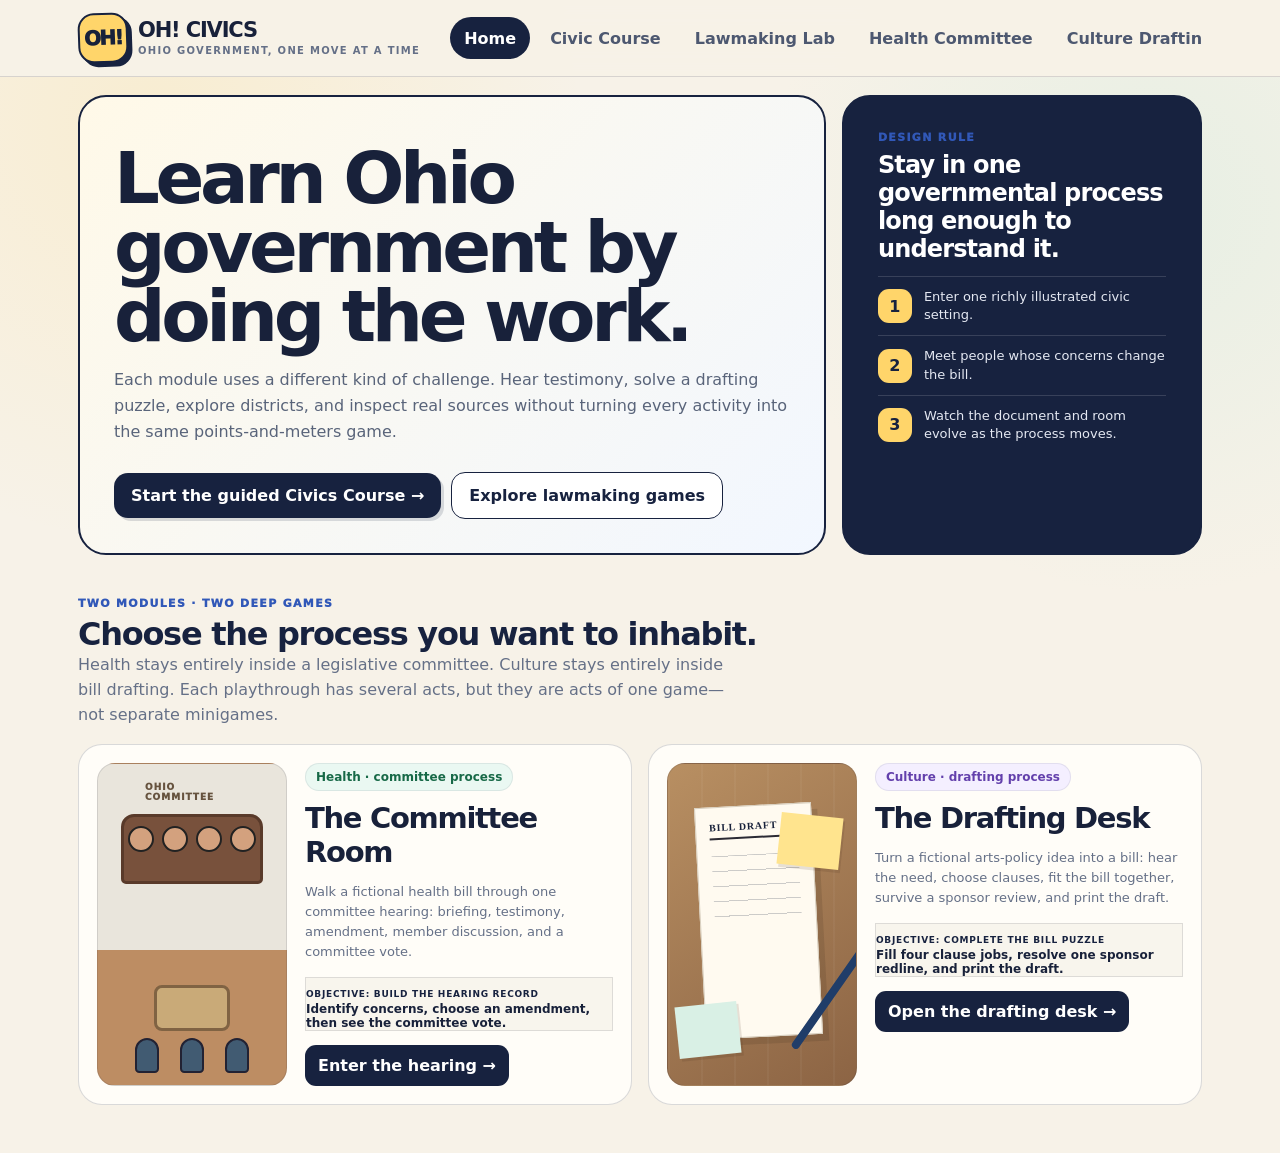
==== commit 731f310d: "Connect integrated site to guided civics course" ====
--- a/index.html
+++ b/index.html
@@ -1126,13 +1126,16 @@
  .civic-presenter{padding:0}.civic-presenter-frame{height:100dvh;border:0;border-radius:0}.civic-presenter-head{grid-template-columns:1fr auto auto;padding:10px 12px}.civic-presenter-title b{font-size:15px}.civic-slide-stage{padding:12px}.civic-slide{gap:9px}.civic-slide h2{font-size:30px}.civic-slide-copy>p{font-size:13px;line-height:1.38}.civic-visual{padding:12px;border-radius:17px}.civic-mission{gap:6px}.civic-mission-card{padding:9px 6px;min-height:98px}.civic-mission-card i{width:34px;height:34px;margin-bottom:6px;font-size:16px}.civic-mission-card span{font-size:8px}.civic-answer{padding:9px;min-height:42px;font-size:11px}.civic-answer-feedback{font-size:10px;min-height:48px;padding:8px}.rights-wheel div{padding:10px}.route-board button{padding:8px}.source-rung{padding:8px;grid-template-columns:35px 1fr}.source-rung i{width:34px;height:34px}.fictional-post{padding:13px}.fictional-post blockquote{font-size:13px;padding:9px}.civic-presenter-foot{padding:9px 11px}.civic-nav-btn{min-width:84px;padding:9px 10px;font-size:11px}.civic-hint{display:none}
 }
 </style>
+<style id="course-link-integration">
+.tabs a.tab{text-decoration:none;display:inline-flex;align-items:center}
+</style>
 </head>
 <body>
-<header class="topbar"><div class="shell nav"><div class="brand-lockup" aria-label="OH! Civics"><div class="logo-mark">OH!</div><div class="brand-copy"><strong>OH! CIVICS</strong><small>Ohio government, one move at a time</small></div></div><nav class="tabs" aria-label="Primary"><button class="tab active" data-page="today">Home</button><button class="tab" data-page="learn">Civic Course</button><button class="tab" data-page="games">Lawmaking Lab</button><button class="tab" data-page="health">Health Committee</button><button class="tab" data-page="arts">Culture Bill</button><button class="tab" data-page="explorer">Map</button><button class="tab" data-page="sources">Sources</button></nav></div></header>
+<header class="topbar"><div class="shell nav"><div class="brand-lockup" aria-label="OH! Civics"><div class="logo-mark">OH!</div><div class="brand-copy"><strong>OH! CIVICS</strong><small>Ohio government, one move at a time</small></div></div><nav class="tabs" aria-label="Primary"><button class="tab active" data-page="today">Home</button><a class="tab" href="civics-course-latest.html">Civic Course</a><button class="tab" data-page="games">Lawmaking Lab</button><button class="tab" data-page="health">Health Committee</button><button class="tab" data-page="arts">Culture Bill</button><button class="tab" data-page="explorer">Map</button><button class="tab" data-page="sources">Sources</button></nav></div></header>
 <main>
 <section id="today" class="page active"><div class="shell">
   <div class="law-hero deep-home-hero">
-    <div class="law-hero-copy"><h1>Learn Ohio government by doing the work.</h1><p>Each module uses a different kind of challenge. Hear testimony, solve a drafting puzzle, explore districts, and inspect real sources without turning every activity into the same points-and-meters game.</p><div class="actions"><button class="primary" onclick="startCivicPath()">Start the 4-level Civic Path →</button><button class="secondary" onclick="go('games')">Explore lawmaking games</button></div></div>
+    <div class="law-hero-copy"><h1>Learn Ohio government by doing the work.</h1><p>Each module uses a different kind of challenge. Hear testimony, solve a drafting puzzle, explore districts, and inspect real sources without turning every activity into the same points-and-meters game.</p><div class="actions"><button class="primary" onclick="startCivicPath()">Start the guided Civics Course →</button><button class="secondary" onclick="go('games')">Explore lawmaking games</button></div></div>
     <aside class="law-hero-side"><span class="section-kicker">Design rule</span><h3>Stay in one governmental process long enough to understand it.</h3><div class="law-rule"><b>1</b><span>Enter one richly illustrated civic setting.</span></div><div class="law-rule"><b>2</b><span>Meet people whose concerns change the bill.</span></div><div class="law-rule"><b>3</b><span>Watch the document and room evolve as the process moves.</span></div></aside>
   </div>
   <div class="section-head"><div><span class="section-kicker">Two modules · two deep games</span><h2>Choose the process you want to inhabit.</h2><p>Health stays entirely inside a legislative committee. Culture stays entirely inside bill drafting. Each playthrough has several acts, but they are acts of one game—not separate minigames.</p></div></div>
@@ -3078,7 +3081,7 @@
     socialist:{name:'Socialism',text:'A diverse tradition critical of concentrated private economic power and concerned with how ownership, production, equality, democracy, and solidarity should be organized. Socialist traditions vary widely in institutions and methods.'},
     libertarian:{name:'Libertarianism',text:'A family of views that places especially strong weight on individual liberty and limits on coercion. Libertarian traditions commonly emphasize personal freedom and private property but also contain important internal disagreements.'}
   };
-  window.startCivicPath=function(){go('learn');setCivicLevel(0);};
+  window.startCivicPath=function(){window.location.href='civics-course-latest.html';};
   window.setCivicLevel=function(i){
     civicLevel=Math.max(0,Math.min(3,Number(i)||0));
     document.querySelectorAll('[data-civic-panel]').forEach((x,n)=>x.classList.toggle('active',n===civicLevel));
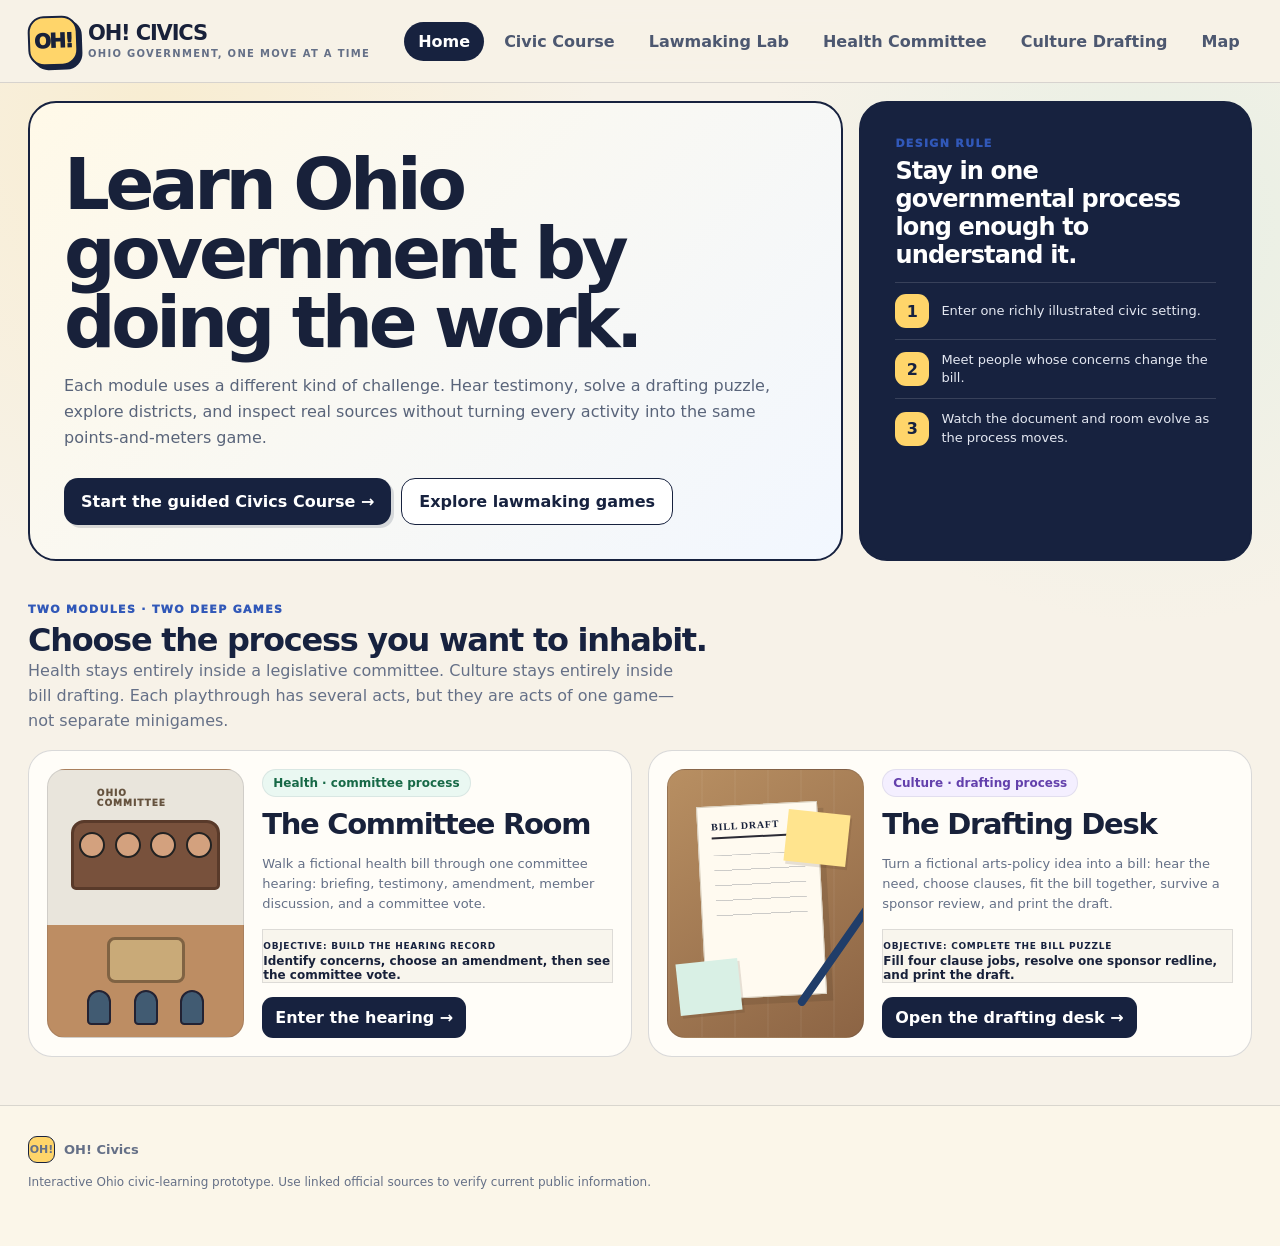
==== commit ce6b6c95: "Rebuild published site around final game runtimes" ====
--- a/index.html
+++ b/index.html
@@ -1,8 +1,8 @@
 <!doctype html>
 <html lang="en">
 <head>
-<meta charset="utf-8" />
-<meta name="viewport" content="width=device-width, initial-scale=1" />
+<meta charset="utf-8">
+<meta name="viewport" content="width=device-width,initial-scale=1">
 <title>OH! Civics — Ohio Lawmaking Lab</title>
 <style>
 :root{--ink:#10131a;--muted:#667085;--line:#e7e9ee;--bg:#f6f7fb;--card:#fff;--red:#c83232;--blue:#2356a8;--purple:#6b46c1;--green:#177a52;--gold:#a06b00;--soft:#eef2f8}
@@ -139,687 +139,6 @@
 @media(max-width:620px){.jud-stage-learning{grid-template-columns:1fr}.jud-people-strip{grid-template-columns:1fr}.jud-dialogue-line{grid-template-columns:1fr}.jud-courtroom{min-height:650px}.jud-window{width:62px;height:80px}.jud-state-seal{width:78px;height:78px}.jud-bailiff,.jud-reporter{display:none}}
 
 </style>
-
-<style id="oh-current-qa-polish">
-*{box-sizing:border-box}html{overflow-x:hidden;scroll-behavior:smooth}body{min-width:0;overflow-x:hidden}img,svg{max-width:100%}button,input,select,textarea{font:inherit}button,a{-webkit-tap-highlight-color:transparent}.shell{width:min(1180px,calc(100% - 32px));max-width:none;margin-inline:auto}.page{min-width:0}.card,.qcard,.story,.source,.game-launch,.game-shell,.district-panel,.official-card-v2,.case-file,.court-card{min-width:0}h1,h2,h3,h4,p,span,a,strong,small{overflow-wrap:break-word}.actions{display:flex;flex-wrap:wrap;gap:10px;align-items:center}.actions>*{max-width:100%}
-.topbar{position:sticky;top:0;z-index:50;backdrop-filter:blur(14px)}.nav{height:auto;min-height:76px;padding-block:10px;gap:16px}.brand-lockup{flex:0 0 auto}.tabs{min-width:0;display:flex;overflow-x:auto;overscroll-behavior-inline:contain;scrollbar-width:none;padding:2px}.tabs::-webkit-scrollbar{display:none}.tab{flex:0 0 auto;min-height:42px;white-space:nowrap}.fresh{flex:0 0 auto;white-space:nowrap}
-.hero{overflow:hidden}.hero-main,.hero-side{min-width:0}.hero h1{font-size:clamp(40px,6vw,76px);line-height:.96}.hero-side{align-self:stretch}.section-head{gap:18px;align-items:end}.section-head>div{min-width:0}.ticker,.source-grid,.justice-grid,.game-launch-grid,.court-structure,.map-use-grid{align-items:stretch}.story,.source,.game-launch,.justice-card,.qcard{height:100%}
-.game-shell{isolation:isolate}.game-banner,.game-body{min-width:0}.game-banner{flex-wrap:wrap}.game-hud{grid-template-columns:repeat(4,minmax(0,1fr))}.choice-grid,.jud-choice-grid,.authority-grid,.conference-board,.remedy-grid{grid-template-columns:repeat(3,minmax(0,1fr))}.budget-layout,.coalition-layout,.oral-grid{min-width:0}.budget-row{grid-template-columns:minmax(120px,170px) minmax(0,1fr) 56px}.budget-row>*{min-width:0}.result-panel{overflow:hidden}
-.advisor-overlay{padding:20px;overflow:auto}.character-dialog{width:min(920px,calc(100% - 24px));max-width:920px;max-height:calc(100dvh - 40px);overflow:auto;margin:auto}.character-speech{min-width:0}.character-speech p{max-width:68ch}.character-actions{display:flex;flex-wrap:wrap;gap:8px}.character-actions button{min-height:44px}
-.district-explorer-v2{display:grid;grid-template-columns:minmax(190px,220px) minmax(0,1fr) minmax(260px,320px);gap:16px;align-items:start}.district-panel{position:sticky;top:94px}.map-canvas-v2{min-height:0!important;background:#fbfaf6;border:1px solid rgba(24,33,58,.14);border-radius:22px;overflow:hidden;padding:0;position:relative}.map-canvas-head{display:flex;align-items:center;justify-content:space-between;gap:12px;padding:14px 16px;border-bottom:1px solid rgba(24,33,58,.11);background:rgba(255,255,255,.78)}.map-canvas-head>div{min-width:0}.map-canvas-head strong{display:block;color:var(--navy);font-size:15px}.map-canvas-head small{display:block;color:var(--muted);margin-top:2px}.map-ready-badge{display:inline-flex;align-items:center;gap:6px;white-space:nowrap;font-size:11px;font-weight:900;color:#24533c;background:#e8f5ec;border:1px solid #c8e3d1;border-radius:999px;padding:6px 9px}.map-ready-badge i{width:7px;height:7px;border-radius:50%;background:#2d8254}.map-svg-wrap{position:relative;background:linear-gradient(180deg,#fff 0%,#f5f7f8 100%);aspect-ratio:545/590;min-height:500px}.district-svg{display:block;width:100%;height:100%;min-height:0!important;touch-action:pan-y;background:transparent}.district-shape{stroke:#26334f;stroke-width:.85;cursor:pointer;transition:filter .14s ease,opacity .14s ease,stroke-width .14s ease;outline:none}.district-shape:hover,.district-shape:focus-visible{filter:saturate(1.12) brightness(.94);stroke:#0f294a;stroke-width:2.2}.district-shape.selected{fill:#ffd865!important;stroke:#17223f;stroke-width:2.5;filter:none}.map-tooltip-v2{pointer-events:none;position:absolute;z-index:5;display:none;width:min(220px,calc(100% - 16px));padding:9px 11px;border-radius:12px;background:#17223f;color:#fff;box-shadow:0 8px 24px rgba(23,34,63,.2);font-size:12px;line-height:1.35}.map-tooltip-v2 strong,.map-tooltip-v2 span{display:block}.map-tooltip-v2 span{color:#e7eaf1;margin-top:2px}.map-help-row{display:flex;justify-content:space-between;align-items:center;gap:10px;padding:11px 14px;border-top:1px solid rgba(24,33,58,.1);font-size:11px;color:var(--muted);background:#fff}.map-reset-btn{border:1px solid rgba(24,33,58,.15);background:#fff;padding:7px 10px;border-radius:9px;font-weight:850;color:var(--navy);cursor:pointer;white-space:nowrap}.map-layer-btn-v2{min-height:52px}.district-jump{width:100%;min-height:44px}.official-card-v2{padding-top:2px}.official-identity{display:grid;grid-template-columns:84px minmax(0,1fr);gap:13px;align-items:center}.official-photo-shell{width:84px;height:96px;border-radius:17px;overflow:hidden;background:#e9edf3;border:1px solid rgba(24,33,58,.14);position:relative;box-shadow:0 4px 14px rgba(23,34,63,.08)}.official-photo{width:100%;height:100%;object-fit:cover;object-position:center top;display:block}.official-photo-fallback{width:100%;height:100%;display:grid;place-items:center;align-content:center;gap:3px;background:linear-gradient(145deg,#e9eef6,#dfe7f0);color:#243554}.official-photo-fallback span{font-size:24px;font-weight:950;letter-spacing:-.05em}.official-photo-fallback small{font-size:9px;text-transform:uppercase;letter-spacing:.1em;color:#67748b;font-weight:850}.official-photo-fallback[hidden]{display:none!important}.official-name-block{min-width:0}.official-name-block h3{font-size:21px;line-height:1.06;margin:6px 0 4px!important}.official-name-block>small{display:block;color:var(--muted);line-height:1.3}.portrait-note{display:block;margin-top:7px;color:#7c8799;font-size:10px;font-weight:750}.official-meta{grid-template-columns:repeat(2,minmax(0,1fr));gap:8px}.official-meta>div{min-width:0}.official-actions{margin-top:12px}.official-actions a{width:100%;justify-content:center;text-align:center}.official-empty{display:flex;gap:12px;align-items:flex-start;padding:6px 0}.official-empty-icon{width:46px;height:46px;border-radius:14px;display:grid;place-items:center;background:#eef1f6;color:var(--navy);font-weight:950;flex:0 0 auto}.official-empty p{margin:4px 0 0;color:var(--muted);line-height:1.45}.map-status,.static-fallback{display:none!important}
-.source a{word-break:break-word}.notice,.source-strip{line-height:1.55}.justice-grid{grid-template-columns:repeat(auto-fit,minmax(190px,1fr))}.justice-card{display:flex;flex-direction:column}.jud-game-launch{align-items:stretch}.jud-hud{grid-template-columns:repeat(5,minmax(0,1fr))}.evidence-card,.jud-choice{min-width:0}.jud-choice button,.choice-card,.deal-card button{min-height:44px}
-@media(max-width:1080px){.district-explorer-v2{grid-template-columns:190px minmax(0,1fr)}.district-panel.officials{grid-column:1/-1;position:static}.official-card-v2{max-width:none}.official-meta{grid-template-columns:repeat(3,minmax(0,1fr))}.district-panel{top:90px}}
-@media(max-width:900px){.nav{flex-wrap:wrap}.tabs{order:3;width:100%;margin-top:0}.fresh{margin-left:auto}.game-hud{grid-template-columns:repeat(2,minmax(0,1fr))}.choice-grid,.jud-choice-grid,.authority-grid,.conference-board,.remedy-grid{grid-template-columns:repeat(2,minmax(0,1fr))}.budget-layout,.coalition-layout{grid-template-columns:1fr}.district-explorer-v2{grid-template-columns:1fr}.district-panel{position:static}.district-panel:first-child{display:grid;grid-template-columns:repeat(3,minmax(0,1fr));gap:8px}.district-panel:first-child>h3,.district-panel:first-child>.section-kicker,.district-panel:first-child>label,.district-panel:first-child>.district-jump,.district-panel:first-child>.map-key,.district-panel:first-child>.map-note,.district-panel:first-child>.future-lines{grid-column:1/-1}.map-layer-btn-v2{margin:0}.map-svg-wrap{min-height:430px;aspect-ratio:545/590}.official-meta{grid-template-columns:repeat(3,minmax(0,1fr))}.jud-hud{grid-template-columns:repeat(3,minmax(0,1fr))}}
-@media(max-width:700px){.shell{width:min(100% - 22px,1180px)}.nav{gap:9px}.brand-copy small{display:none}.fresh{font-size:10px;padding:7px 9px}.hero{border-radius:22px}.hero-main,.hero-side{padding-left:20px!important;padding-right:20px!important}.hero h1{font-size:clamp(38px,12vw,58px)}.section-head{align-items:flex-start}.game-banner,.game-body{padding:20px}.choice-grid,.jud-choice-grid,.authority-grid,.conference-board,.remedy-grid,.oral-grid{grid-template-columns:1fr}.budget-row{grid-template-columns:1fr 54px;gap:6px 10px}.budget-row input{grid-column:1/-1}.district-panel:first-child{grid-template-columns:1fr}.map-canvas-head{align-items:flex-start}.map-svg-wrap{min-height:390px}.map-help-row{align-items:flex-start;flex-direction:column}.map-reset-btn{width:100%}.official-meta{grid-template-columns:1fr 1fr}.jud-hud{grid-template-columns:1fr 1fr}.character-dialog{width:calc(100% - 12px);max-height:calc(100dvh - 16px)}.advisor-overlay{padding:6px}.character-stage{min-height:165px}.character-person{height:180px}.character-speech{padding:16px}.topbar{position:sticky}}
-@media(max-width:420px){.logo-mark{transform:scale(.92);transform-origin:left center}.brand-copy strong{font-size:13px}.fresh{display:none}.official-identity{grid-template-columns:72px minmax(0,1fr)}.official-photo-shell{width:72px;height:84px}.official-meta{grid-template-columns:1fr}.map-svg-wrap{min-height:350px}.game-hud,.jud-hud{grid-template-columns:1fr 1fr}.game-banner h2{font-size:29px}}
-@media(prefers-reduced-motion:reduce){html{scroll-behavior:auto}.district-shape{transition:none!important}}
-
-/* === Ohio Healthscape v2 visual + interaction polish === */
-.hc-page-shell{max-width:1320px}.hc-hero-clean{grid-template-columns:minmax(0,1.5fr) minmax(270px,.5fr);margin-bottom:18px}.hc-hero-clean .hc-hero-copy{padding:34px 36px}.hc-hero-clean .hc-brief-card{padding:26px}.hc-game{position:relative;border-radius:24px;background:#d8e1d8;border:1px solid #bdc9be;box-shadow:0 20px 60px rgba(36,61,46,.12)}.hc-game-topbar{padding:13px 16px;background:linear-gradient(135deg,#16352f,#1e4a40);align-items:center}.hc-game-title h2{font-size:21px}.hc-game-controls{display:flex;align-items:center;gap:8px;flex-wrap:wrap;justify-content:flex-end}.hc-top-stats{gap:6px}.hc-top-stats div{min-width:78px;padding:7px 9px;background:rgba(255,255,255,.075)}.hc-icon-btn{border:1px solid rgba(255,255,255,.22);background:rgba(255,255,255,.08);color:#fff;border-radius:10px;min-height:38px;padding:0 11px;font-size:10px;font-weight:900;cursor:pointer}.hc-icon-btn:hover{background:rgba(255,255,255,.15)}
-.hc-layout{grid-template-columns:210px minmax(520px,1fr) 225px;min-height:670px}.hc-build-panel,.hc-dashboard{padding:13px;background:#f8f6ef}.hc-panel-title>div{display:grid;gap:2px}.hc-panel-title small{font-size:8px;text-transform:uppercase;letter-spacing:.07em;color:var(--muted)}.hc-panel-copy{font-size:9px;margin:7px 0 10px}.hc-tool-list{gap:6px;max-height:415px;overflow:auto;padding-right:2px}.hc-tool{grid-template-columns:38px minmax(0,1fr) auto;padding:7px;border-radius:11px;gap:8px}.hc-tool-thumb{width:38px;height:38px;display:grid;place-items:center}.hc-mini-structure{width:34px;height:32px;border:1px solid #293b3a;border-radius:5px;background:linear-gradient(155deg,#eff8f3 0 42%,var(--b) 43% 100%);display:grid;place-items:end center;position:relative;overflow:hidden;box-shadow:0 2px 5px rgba(0,0,0,.09)}.hc-mini-structure:before{content:'';position:absolute;top:5px;left:5px;width:7px;height:7px;background:#cce3e6;box-shadow:12px 0 #cce3e6}.hc-mini-structure i{position:absolute;left:12px;bottom:0;width:10px;height:11px;background:#f7fbf8;border:1px solid #2e4542}.hc-mini-structure b{position:relative;z-index:2;background:#fff;border:1px solid #2c4440;border-radius:4px;min-width:17px;padding:1px 2px;margin:0 2px 2px;font-size:7px;text-align:center}.hc-tool-copy strong{font-size:10px}.hc-tool-copy small{font-size:7.5px;line-height:1.25;margin-top:1px}.hc-tool-copy em{font-size:7px;font-style:normal;opacity:.62;display:block;margin-top:2px}.hc-tool-price{font-size:8px}.hc-locked-summary{font-size:8px;line-height:1.35;color:var(--muted);padding:8px 9px;background:#efede6;border-radius:9px;margin-top:8px}.hc-overlay-label{font-size:9px;font-weight:900;display:block;margin-bottom:5px}.hc-advance{margin-top:10px;box-shadow:0 4px 0 #9d7d21;transition:.12s}.hc-advance:hover:not(:disabled){transform:translateY(-1px);box-shadow:0 5px 0 #9d7d21}.hc-advance:active:not(:disabled){transform:translateY(2px);box-shadow:0 2px 0 #9d7d21}.hc-quarter-note{font-size:7.5px;line-height:1.35;color:var(--muted);margin-top:8px}
-.hc-map-panel{background:#c9d8cb}.hc-map-head{padding:9px 12px}.hc-map-scroll{padding:18px;background:radial-gradient(circle at 30% 20%,rgba(255,255,255,.38),transparent 28%),linear-gradient(180deg,#c8d9cb,#aebfae);min-height:590px}.hc-map-grid{grid-template-columns:repeat(10,72px);grid-template-rows:repeat(8,72px);gap:4px;padding:12px;border-radius:18px;background:#8da293;box-shadow:inset 0 0 0 1px rgba(35,58,45,.2),0 14px 28px rgba(32,58,42,.14)}.hc-tile{border-radius:8px;box-shadow:inset 0 0 0 1px rgba(32,51,38,.13),0 1px 2px rgba(25,47,33,.08);overflow:hidden}.hc-tile.urban{background:linear-gradient(135deg,#d8d0bb,#c9c0a9)}.hc-tile.suburb{background:linear-gradient(135deg,#d9e7c7,#cbdcb6)}.hc-tile.rural{background:linear-gradient(135deg,#bedbb2,#afd0a2)}.hc-block-grid{position:absolute;inset:0;background-image:linear-gradient(rgba(255,255,255,.18) 1px,transparent 1px),linear-gradient(90deg,rgba(255,255,255,.18) 1px,transparent 1px);background-size:18px 18px;opacity:.35}.hc-zone-label{font-size:6px;top:4px;left:5px;letter-spacing:.08em;background:rgba(255,255,255,.52);padding:2px 4px;border-radius:4px;z-index:2}.hc-neighborhood-art{position:absolute;inset:15px 4px 3px;z-index:1}.hc-house{position:absolute;width:15px;height:12px;background:#ece8dd;border:1px solid rgba(39,55,45,.38);border-radius:2px;bottom:5px}.hc-house:before{content:'';position:absolute;left:-2px;top:-6px;border-left:9px solid transparent;border-right:9px solid transparent;border-bottom:7px solid #90785f}.hc-house b{position:absolute;left:5px;bottom:0;width:4px;height:7px;background:#8d765f}.hc-house.h1{left:3px;transform:scale(.9)}.hc-house.h2{left:24px;bottom:8px;transform:scale(.78)}.hc-house.h3{right:4px;transform:scale(.85)}.hc-house.h4{right:22px;bottom:9px;transform:scale(.68)}.hc-tree{position:absolute;width:8px;height:8px;border-radius:50%;background:#50865a;border:1px solid #335e3d;bottom:5px}.hc-tree:after{content:'';position:absolute;left:3px;top:6px;width:2px;height:6px;background:#6e573c}.hc-tree.t1{left:16px;bottom:31px}.hc-tree.t2{right:12px;bottom:30px}.hc-facility-art{position:absolute;inset:5px 1px 0;z-index:4;display:grid;place-items:end center;filter:drop-shadow(0 5px 4px rgba(24,45,31,.18))}.hc-building-svg{width:68px;height:60px;overflow:visible}.hc-heat{z-index:3;mix-blend-mode:multiply}.hc-tile.road{background:linear-gradient(90deg,#5d6767,#4e5858);border-radius:4px}.hc-tile.road:after{left:0;right:0;top:50%;border-top:2px dashed rgba(255,255,255,.7)}.hc-road-mark:before,.hc-road-mark:after{content:'';position:absolute;background:#e8ece9;opacity:.65}.hc-road-mark:before{width:16px;height:3px;left:8px;bottom:8px;box-shadow:22px 0 #e8ece9,44px 0 #e8ece9}.hc-tile.water{background:linear-gradient(135deg,#74b7cf,#9ad1de)}.hc-water-lines{position:absolute;inset:12px 8px;background:repeating-radial-gradient(ellipse at center,transparent 0 5px,rgba(255,255,255,.45) 6px 7px,transparent 8px 12px);opacity:.6}.hc-tile.park{background:linear-gradient(135deg,#80b98a,#69a777)}.hc-tile.park:after{display:none}.hc-park-tree{position:absolute;width:20px;height:20px;background:#377547;border:2px solid #245a34;border-radius:50%;top:12px}.hc-park-tree:after{content:'';position:absolute;width:4px;height:17px;background:#72563e;left:6px;top:14px}.hc-park-tree.p1{left:12px}.hc-park-tree.p2{right:13px;top:23px;transform:scale(.8)}.hc-park-path{position:absolute;width:64px;height:10px;background:#d8c99d;transform:rotate(-28deg);left:5px;bottom:15px;border-radius:999px}.hc-map-foot{padding:8px 12px}
-.hc-dashboard{font-size:10px}.hc-metric-list{gap:6px;margin-top:9px}.hc-metric{padding:8px;border-radius:10px}.hc-metric-head strong{font-size:14px}.hc-metric>small{display:block;margin-top:4px;color:var(--muted);font-size:7px;line-height:1.25}.hc-dashboard-toggle{width:100%;margin-top:10px;border:1px solid #d3d8d1;background:#fff;border-radius:10px;padding:9px;font-size:8px;font-weight:900;color:#2c5b4d;cursor:pointer}.hc-dashboard-details{margin-top:8px}.hc-inspector{padding:10px}.hc-inspector-grid{grid-template-columns:1fr 1fr}.hc-history-strip{display:grid;grid-template-columns:150px minmax(0,1fr);gap:12px;padding:11px 14px;border-top:1px solid #bcc8bf;background:#edf1eb}.hc-history-strip h3{margin:3px 0;font-size:14px}.hc-feed-items{gap:6px}.hc-log{min-width:190px;padding:8px}.hc-log b{font-size:9px}.hc-log span{font-size:7.5px}
-.hc-event-modal{position:absolute;inset:0;z-index:45;background:rgba(13,29,25,.72);display:grid;place-items:center;padding:18px;backdrop-filter:blur(4px)}.hc-event-modal[hidden]{display:none}.hc-event-card{width:min(870px,96%);display:grid;grid-template-columns:250px minmax(0,1fr);background:#fffdf8;border:2px solid #173d35;border-radius:22px;overflow:hidden;box-shadow:0 24px 70px rgba(5,19,14,.34)}.hc-event-art{background:linear-gradient(155deg,#d9eee4,#f4e9c9);min-height:360px;display:grid;place-items:center;position:relative;overflow:hidden}.hc-event-scene{position:absolute;inset:0;background:linear-gradient(#bfe0e4 0 53%,#8eb28e 54% 100%);overflow:hidden}.hc-event-sky:before{content:'';position:absolute;width:70px;height:70px;border-radius:50%;background:#ffd56a;right:22px;top:30px;box-shadow:0 0 0 12px rgba(255,213,106,.18)}.hc-event-city{position:absolute;left:18px;right:18px;bottom:42px;height:130px;display:flex;align-items:end;gap:8px}.hc-event-city i{flex:1;background:#6c817d;border:2px solid #2d4a43;border-radius:3px 3px 0 0;height:65px;box-shadow:inset 0 0 0 6px rgba(255,255,255,.08)}.hc-event-city i:nth-child(2){height:100px}.hc-event-city i:nth-child(3){height:82px}.hc-event-city i:nth-child(4){height:118px}.hc-event-scene>b{position:absolute;left:50%;top:43%;transform:translate(-50%,-50%);width:104px;height:104px;border-radius:26px;background:#fffdf8;border:4px solid #173d35;display:grid;place-items:center;font-size:38px;color:#173d35;box-shadow:0 12px 0 rgba(23,61,53,.18)}.hc-event-content{padding:24px}.hc-event-header h3{font-size:25px;margin:8px 0 7px}.hc-event-header p{margin:0;color:var(--muted);font-size:12px;line-height:1.5}.hc-event-choices{grid-template-columns:1fr;gap:8px;margin-top:15px}.hc-event-choice{position:relative;padding:12px 13px 11px;border-radius:13px}.hc-choice-unlock{font-size:7px!important;color:#24765f!important;text-transform:uppercase;letter-spacing:.08em;font-weight:950!important;margin:0 0 4px!important}.hc-event-choice em{display:block;font-size:8px;font-style:normal;color:#886b24;margin-top:6px;font-weight:850}.hc-nia-button{flex:0 0 auto}
-.hc-learning-note-clean{display:grid;grid-template-columns:170px minmax(0,1fr);gap:14px;align-items:start}.hc-learning-note-clean p{margin:0}.hc-tutorial-focus{position:relative;z-index:65!important;box-shadow:0 0 0 4px #ffd56a,0 0 0 10px rgba(255,213,106,.28)!important;border-radius:14px!important}.advisor-skip{margin-right:auto!important}.advisor-actions{display:flex;gap:8px;align-items:center;padding:0 20px 18px}.advisor-actions .secondary,.advisor-actions .primary{min-height:42px}.character-dialog{width:min(780px,94vw);grid-template-columns:210px minmax(0,1fr)}.character-stage{min-height:335px}.character-person{width:180px;height:315px}.character-shadow-detail{position:absolute;bottom:0;left:12px;width:155px;height:18px;border-radius:50%;background:rgba(13,25,20,.12);filter:blur(5px)}.character-eye-white{position:absolute;top:87px;width:16px;height:11px;border-radius:50%;background:#fff;z-index:5;border:1px solid rgba(20,27,31,.35)}.character-eye-white.left{left:71px}.character-eye-white.right{left:106px}.character-eye{top:90px;width:6px;height:6px;z-index:7}.character-eye.left{left:77px}.character-eye.right{left:112px}.character-cheek{position:absolute;top:113px;width:14px;height:7px;border-radius:50%;background:rgba(197,94,88,.18);z-index:6}.character-cheek.left{left:66px}.character-cheek.right{left:118px}.character-hair-detail{position:absolute;left:55px;top:33px;width:77px;height:40px;border-top:5px solid rgba(255,255,255,.12);border-radius:50%;z-index:7;transform:rotate(-7deg)}.character-arm{position:absolute;top:192px;width:38px;height:112px;background:#24765f;border:3px solid #10131a;z-index:2;border-radius:22px}.character-arm.left{left:8px;transform:rotate(8deg)}.character-arm.right{right:8px;transform:rotate(-8deg)}.character-hand{position:absolute;top:286px;width:28px;height:30px;border-radius:45%;background:#c98d69;border:3px solid #10131a;z-index:4}.character-hand.left{left:8px}.character-hand.right{right:8px}.character-lanyard{position:absolute;left:57px;top:46px;width:32px;height:56px;border:3px solid #f0c45a;border-top:0;border-radius:0 0 20px 20px;z-index:5}.character-stethoscope{display:none}.character-clipboard{position:absolute;right:-8px;top:232px;width:48px;height:62px;background:#f1e7c8;border:3px solid #10131a;border-radius:5px;z-index:5;transform:rotate(-5deg);box-shadow:0 4px 0 rgba(0,0,0,.08)}.character-clipboard span{position:absolute;left:14px;top:-7px;width:20px;height:10px;border-radius:4px;background:#798586;border:2px solid #10131a}.character-clipboard i{position:absolute;left:7px;right:7px;height:2px;background:#87918e}.character-clipboard i:nth-of-type(1){top:20px}.character-clipboard i:nth-of-type(2){top:31px}.character-clipboard i:nth-of-type(3){top:42px}.character-stage[data-game="health"] .character-body,.character-stage[data-game="health"] .character-arm{background:#24765f}.character-stage[data-game="health"] .character-stethoscope{display:block;position:absolute;left:35px;top:22px;width:74px;height:72px;border:4px solid #344b52;border-top:0;border-radius:0 0 42px 42px;z-index:6}.character-stage[data-game="health"] .character-stethoscope:after{content:'';position:absolute;right:-4px;bottom:-8px;width:17px;height:17px;border:4px solid #344b52;border-radius:50%;background:#bfc9ca}.character-speech{margin-bottom:18px}.advisor-modal-body{padding:17px 20px}.advisor-modal-body .brief{font-size:14px;line-height:1.55}.impact-list{grid-template-columns:repeat(2,minmax(0,1fr));display:grid}.impact{padding:8px 10px!important}.impact span,.impact strong{font-size:11px!important}
-.hc-game:fullscreen{width:100%;height:100vh;border-radius:0;overflow:auto;background:#d8e1d8}.hc-game:fullscreen .hc-layout{min-height:calc(100vh - 140px);grid-template-columns:220px minmax(620px,1fr) 235px}.hc-game:fullscreen .hc-map-scroll{min-height:calc(100vh - 220px)}.hc-game:fullscreen .hc-map-grid{grid-template-columns:repeat(10,80px);grid-template-rows:repeat(8,80px)}.hc-game.hc-immersive{position:fixed;inset:0;z-index:120;border-radius:0;overflow:auto;height:100vh}.hc-immersive-body{overflow:hidden}.hc-game.hc-immersive .hc-layout{min-height:calc(100vh - 140px);grid-template-columns:220px minmax(620px,1fr) 235px}.hc-game.hc-immersive .hc-map-scroll{min-height:calc(100vh - 220px)}
-@media(max-width:1120px){.hc-layout{grid-template-columns:190px minmax(500px,1fr)}.hc-dashboard{grid-column:1/-1;border-left:0;border-top:1px solid #ccd4cc;display:grid;grid-template-columns:190px minmax(0,1fr);gap:12px}.hc-dashboard .hc-panel-title,.hc-dashboard-toggle{grid-column:1}.hc-metric-list{grid-column:2;grid-row:1/3;grid-template-columns:repeat(3,1fr)}.hc-dashboard-details{grid-column:1/-1}.hc-map-grid{grid-template-columns:repeat(10,68px);grid-template-rows:repeat(8,68px)}}
-@media(max-width:800px){.hc-hero-clean{grid-template-columns:1fr}.hc-layout{grid-template-columns:1fr}.hc-build-panel{border-right:0;border-bottom:1px solid #ccd4cc}.hc-tool-list{grid-template-columns:repeat(2,minmax(0,1fr));max-height:none}.hc-dashboard{display:block}.hc-metric-list{grid-template-columns:repeat(3,1fr)}.hc-map-scroll{justify-content:flex-start;min-height:500px}.hc-event-card{grid-template-columns:1fr}.hc-event-art{min-height:150px}.hc-event-scene>b{width:76px;height:76px;font-size:28px}.hc-event-city{height:80px;bottom:14px}.hc-event-city i:nth-child(4){height:78px}.hc-history-strip{grid-template-columns:1fr}.character-dialog{grid-template-columns:1fr;width:min(620px,96vw)}.character-stage{min-height:150px;justify-content:flex-start;padding-left:22px}.character-person{transform:scale(.48);transform-origin:0 100%;height:150px}.character-speech{margin:-12px 0 0}.impact-list{grid-template-columns:1fr 1fr}}
-
-/* Healthscape v2.1 economy + compact building briefs */
-.hc-unlock-grid{grid-template-columns:repeat(3,minmax(0,1fr))!important;gap:7px!important;margin-top:12px!important}
-.hc-unlock-card{min-width:0;border:1px solid rgba(29,67,57,.14);background:#f7f7f1;border-radius:11px;padding:9px 10px;display:grid;gap:3px;align-content:start}
-.hc-unlock-card small{font-size:8px!important;text-transform:uppercase;letter-spacing:.07em;font-weight:950;color:#6c756f}
-.hc-unlock-card strong{font-size:11px!important;line-height:1.25;color:#1b4037;text-align:left!important}
-.hc-unlock-card span{font-size:8.5px!important;line-height:1.28;color:#66716b}
-.hc-unlock-card.money{background:#fff8df;border-color:#e6cf8c}.hc-unlock-card.service{background:#edf7f2;border-color:#bddbcc}.hc-unlock-card.caution{background:#fff1ec;border-color:#efc3b7}
-.hc-tool-price .hc-grant-price{display:block;color:#24765f;font-size:8px;font-weight:950}.hc-tool-price .hc-original-price{display:block;text-decoration:line-through;opacity:.48;font-size:6.5px}.hc-tool-credit-note{display:block;margin-top:2px;color:#24765f!important;font-weight:900!important}
-.hc-funding-chip{display:inline-flex;align-items:center;gap:4px;border-radius:999px;background:#edf7f2;border:1px solid #c8ded3;padding:3px 6px;font-size:7px;font-weight:900;color:#24614f}
-@media(max-width:800px){.hc-unlock-grid{grid-template-columns:repeat(2,minmax(0,1fr))!important}}
-@media(max-width:560px){.hc-unlock-grid{grid-template-columns:1fr 1fr!important}.hc-unlock-card{padding:8px}}
-@media(max-width:560px){.hc-hero-clean .hc-hero-copy{padding:24px 20px}.hc-game-topbar{align-items:flex-start}.hc-game-controls{width:100%;justify-content:flex-start}.hc-top-stats{width:100%;display:grid;grid-template-columns:1fr 1fr}.hc-top-stats div{min-width:0}.hc-tool-list{grid-template-columns:1fr}.hc-map-grid{grid-template-columns:repeat(10,58px);grid-template-rows:repeat(8,58px)}.hc-building-svg{width:56px;height:52px}.hc-neighborhood-art{transform:scale(.82);transform-origin:center bottom}.hc-metric-list{grid-template-columns:1fr 1fr}.hc-event-modal{padding:8px}.hc-event-content{padding:16px}.hc-event-header{flex-direction:column}.hc-nia-button{width:100%}.hc-learning-note-clean{grid-template-columns:1fr}.advisor-overlay{align-items:end;padding:5px}.character-stage{display:none}.character-dialog{display:block}.character-speech{border-radius:18px;margin:0;max-height:86vh;overflow:auto}.advisor-modal-head h3{font-size:20px}.advisor-modal-body .brief{font-size:13px}.advisor-actions{padding:0 14px 14px;flex-wrap:wrap}.advisor-skip{width:100%;order:3}.impact-list{grid-template-columns:1fr}.hc-tutorial-focus{box-shadow:0 0 0 3px #ffd56a!important}}
-
-</style>
-
-<style>
-/* Healthscape living-region expansion */
-.hc-time-team{display:grid;grid-template-columns:minmax(0,1.2fr) minmax(360px,.8fr);gap:12px;padding:12px 13px;background:#f1eee5;border-bottom:1px solid rgba(24,33,58,.14)}
-.hc-calendar-card,.hc-team-card{background:#fffdf8;border:1px solid rgba(24,33,58,.12);border-radius:14px;padding:11px 13px;min-width:0}
-.hc-calendar-top{display:flex;align-items:end;justify-content:space-between;gap:12px}.hc-calendar-top strong{font-size:13px}.hc-calendar-track{height:22px;margin:9px 0 5px;border-radius:999px;background:#e6e2d8;position:relative;overflow:hidden;border:1px solid rgba(24,33,58,.1)}.hc-calendar-track>span{position:absolute;left:0;top:0;bottom:0;width:4.16%;background:linear-gradient(90deg,#6bc2a7,#2f7f67);transition:width .35s ease}.hc-calendar-track i{position:absolute;top:2px;font-style:normal;font-size:7px;font-weight:950;color:#48546a;z-index:2;transform:translateX(-50%)}.hc-calendar-track .q1{left:6.25%}.hc-calendar-track .q2{left:18.75%}.hc-calendar-track .q3{left:31.25%}.hc-calendar-track .q4{left:43.75%}.hc-calendar-track .q5{left:56.25%}.hc-calendar-track .q6{left:68.75%}.hc-calendar-track .q7{left:81.25%}.hc-calendar-track .q8{left:93.75%}.hc-calendar-card>small{display:block;color:var(--muted);font-size:8.5px;line-height:1.35}
-.hc-team-list{display:grid;grid-template-columns:repeat(5,1fr);gap:5px;margin-top:7px}.hc-team-list button{border:0;background:transparent;padding:4px 2px;cursor:pointer;border-radius:10px;display:grid;justify-items:center;gap:2px;color:var(--ink)}.hc-team-list button:hover{background:#f2eee4}.hc-team-list b{font-size:8.5px}.hc-team-list small{font-size:6.5px;color:var(--muted);text-transform:uppercase;font-weight:900;letter-spacing:.05em}
-.hc-mini-person{width:34px;height:34px;border-radius:50%;background:#d2a986;display:block;position:relative;border:2px solid #19213a;overflow:hidden;box-shadow:0 2px 0 rgba(24,33,58,.13)}.hc-mini-person:before{content:'';position:absolute;width:24px;height:18px;border-radius:50% 50% 40% 40%;background:#34271f;left:3px;top:-3px}.hc-mini-person:after{content:'';position:absolute;left:4px;right:4px;bottom:-9px;height:20px;border-radius:10px 10px 0 0;background:#257a62;border:2px solid #19213a}.hc-mini-person i:before,.hc-mini-person i:after{content:'';position:absolute;width:3px;height:3px;background:#1a1a1a;border-radius:50%;top:14px;z-index:2}.hc-mini-person i:before{left:10px}.hc-mini-person i:after{right:10px}.hc-mini-person.finance:after{background:#d49a1f}.hc-mini-person.finance:before{background:#5a4030}.hc-mini-person.clinical:after{background:#3974ad}.hc-mini-person.clinical{background:#b9795f}.hc-mini-person.clinical:before{background:#15191e}.hc-mini-person.community:after{background:#e47766}.hc-mini-person.community{background:#8b5b45}.hc-mini-person.community:before{background:#241916}.hc-mini-person.ems:after{background:#334760}.hc-mini-person.ems{background:#d9a37c}.hc-mini-person.ems:before{background:#8e5e30}
-.hc-dispatch{display:grid;grid-template-columns:auto minmax(0,1fr) auto;gap:10px;align-items:center;margin:9px 12px 11px;padding:9px 10px;background:linear-gradient(135deg,#fff9e8,#eef8f4);border:1px solid rgba(24,33,58,.12);border-radius:12px}.hc-dispatch-avatar{width:37px;height:37px;border-radius:50%;display:grid;place-items:center;background:#24765f;color:#fff;font-size:9px;font-weight:950;border:2px solid #18213a}.hc-dispatch-avatar.finance{background:#b48216}.hc-dispatch-avatar.clinical{background:#376d9b}.hc-dispatch-avatar.community{background:#c85f53}.hc-dispatch-avatar.ems{background:#334760}.hc-dispatch small{display:block;font-size:7px;text-transform:uppercase;letter-spacing:.08em;color:var(--muted);font-weight:900}.hc-dispatch strong{font-size:10px}.hc-dispatch p{margin:2px 0 0;font-size:8px;line-height:1.3;color:#566176}.hc-dispatch button{border:1px solid rgba(24,33,58,.14);background:white;border-radius:9px;padding:7px 9px;font-size:8px;font-weight:900;cursor:pointer}
-.hc-budget-modal{position:fixed;inset:0;z-index:75;background:rgba(12,20,29,.58);display:grid;place-items:center;padding:18px}.hc-budget-modal[hidden]{display:none!important}.hc-budget-card{width:min(760px,100%);max-height:88vh;overflow:auto;background:#fffdf8;border:2px solid #17223f;border-radius:22px;box-shadow:0 24px 80px rgba(10,16,30,.35)}.hc-budget-head{display:flex;justify-content:space-between;gap:16px;padding:21px 22px 15px;border-bottom:1px solid var(--line);background:linear-gradient(135deg,#fff7d9,#f1f8f5)}.hc-budget-head h3{margin:3px 0 4px;font-size:24px;letter-spacing:-.04em}.hc-budget-head p{margin:0;color:var(--muted);font-size:12px;line-height:1.45;max-width:570px}.hc-budget-close{width:38px;height:38px;border-radius:50%;border:1px solid rgba(24,33,58,.15);background:white;font-size:20px;cursor:pointer}.hc-money-flow{padding:18px 22px;display:grid;grid-template-columns:repeat(5,1fr);gap:8px;align-items:stretch}.hc-money-node{border:1px solid rgba(24,33,58,.11);background:#f6f3eb;border-radius:12px;padding:11px;min-width:0}.hc-money-node small{display:block;font-size:7px;letter-spacing:.08em;text-transform:uppercase;color:var(--muted);font-weight:950}.hc-money-node strong{display:block;font-size:18px;margin:3px 0}.hc-money-node span{font-size:8px;line-height:1.3;color:#59647a}.hc-money-node.in{background:#edf9f4;border-color:#c9e4da}.hc-money-node.out{background:#fff1ef;border-color:#eccfca}.hc-money-node.net{background:#eef4ff;border-color:#cad8ee}.hc-budget-lessons{padding:0 22px 18px;display:grid;grid-template-columns:repeat(4,1fr);gap:9px}.hc-budget-lessons>div{background:#17223f;color:white;border-radius:13px;padding:12px}.hc-budget-lessons small{font-size:7px;color:#ffd56a;font-weight:950}.hc-budget-lessons strong{display:block;font-size:12px;margin:3px 0}.hc-budget-lessons p{margin:0;color:#d8deeb;font-size:8px;line-height:1.35}.hc-budget-actions{display:flex;justify-content:flex-end;gap:8px;padding:0 22px 20px}
-.hc-cash-flash{position:absolute;right:13px;top:12px;padding:7px 10px;border-radius:999px;background:#eaf8f2;color:#176947;font-size:10px;font-weight:950;box-shadow:0 6px 16px rgba(23,118,93,.18);animation:hcMoneyPop 1.8s ease both;z-index:15}@keyframes hcMoneyPop{0%{transform:translateY(10px);opacity:0}20%,70%{transform:translateY(0);opacity:1}100%{transform:translateY(-7px);opacity:0}}
-.hc-event-speaker{font-size:9px;font-weight:900;color:#5b667a;margin:3px 0 6px}.hc-event-card{overflow:hidden}.hc-event-art{min-height:220px}.hc-event-scene{min-height:220px}
-.character-stage[data-character="finance"] .character-body,.character-stage[data-character="finance"] .character-arm{background:#c89625}.character-stage[data-character="finance"] .character-lanyard{border-color:#3158b8}.character-stage[data-character="clinical"] .character-body,.character-stage[data-character="clinical"] .character-arm{background:#3974ad}.character-stage[data-character="clinical"] .character-shirt{background:#fff}.character-stage[data-character="community"] .character-body,.character-stage[data-character="community"] .character-arm{background:#d76a59}.character-stage[data-character="ems"] .character-body,.character-stage[data-character="ems"] .character-arm{background:#35485f}.character-stage[data-character="ems"] .character-lanyard{border-color:#f28b78}
-.character-stage[data-character="finance"] .character-eye-white:after{content:'';position:absolute;inset:-3px;border:2px solid #24324a;border-radius:50%}.character-stage[data-character="clinical"] .character-stethoscope{display:block!important}
-.hc-map-grid{background-image:linear-gradient(rgba(255,255,255,.16) 1px,transparent 1px),linear-gradient(90deg,rgba(255,255,255,.16) 1px,transparent 1px),linear-gradient(140deg,#a9c990,#86ad77);background-size:58px 58px,58px 58px,auto}
-.hc-tile.road{background:linear-gradient(90deg,#5c6164 0 39%,#f3d76e 39% 42%,#5c6164 42% 58%,#f3d76e 58% 61%,#5c6164 61%);box-shadow:inset 0 0 0 4px #777d7f}.hc-tile.road:nth-child(10n+5){background:linear-gradient(#5c6164 0 39%,#f3d76e 39% 42%,#5c6164 42% 58%,#f3d76e 58% 61%,#5c6164 61%)}.hc-tile.water{background:repeating-linear-gradient(165deg,#7fb9c8 0 7px,#76afbf 7px 14px)}.hc-tile.park{background:radial-gradient(circle at 30% 35%,#466f43 0 8px,transparent 9px),radial-gradient(circle at 70% 58%,#527e4d 0 9px,transparent 10px),#87b777}
-.hc-neighborhood-art .hc-highrise{position:absolute;bottom:8px;width:12px;background:#d8c8a9;border:1px solid #3c4952;box-shadow:inset 3px 0 rgba(255,255,255,.3)}.hc-neighborhood-art .hc-highrise:after{content:'';position:absolute;inset:4px 2px;background:repeating-linear-gradient(#86a9b5 0 2px,transparent 2px 5px)}
-.hc-neighborhood-art .hc-barn{position:absolute;bottom:8px;width:25px;height:17px;background:#a65443;border:1px solid #3c332b}.hc-neighborhood-art .hc-barn:before{content:'';position:absolute;left:-2px;top:-9px;border-left:14px solid transparent;border-right:14px solid transparent;border-bottom:10px solid #73392e}.hc-neighborhood-art .hc-field{position:absolute;left:4px;right:4px;bottom:5px;height:8px;background:repeating-linear-gradient(90deg,#c9b766 0 3px,#9da455 3px 6px);opacity:.8}
-.hc-quarter-note{font-size:8px}.hc-quarter-note strong{display:block;color:#18213a;font-size:9px;margin-bottom:3px}
-@media(max-width:980px){.hc-time-team{grid-template-columns:1fr}.hc-team-card{order:-1}.hc-money-flow{grid-template-columns:1fr 1fr}.hc-money-node.net{grid-column:1/-1}.hc-budget-lessons{grid-template-columns:1fr 1fr}}
-@media(max-width:620px){.hc-team-list{grid-template-columns:repeat(5,minmax(52px,1fr));overflow:auto}.hc-time-team{padding:9px}.hc-dispatch{grid-template-columns:auto 1fr}.hc-dispatch button{grid-column:1/-1;width:100%}.hc-money-flow,.hc-budget-lessons{grid-template-columns:1fr}.hc-budget-actions{flex-direction:column}.hc-budget-actions button{width:100%}.hc-calendar-track i{display:none}}
-</style>
-<style id="cross-game-formatting-qa">
-/* === Cross-game formatting QA: readability, spacing, consistent hierarchy === */
-#health, #judiciary{--game-text:#243044;--game-muted:#5d6b7d;--game-line:#d8e0e8}
-#health button,#judiciary button{line-height:1.25}
-#health .section-kicker,#judiciary .section-kicker{font-size:10px!important;line-height:1.25;letter-spacing:.09em}
-
-/* Shared character/adviser popup: stop label/value collisions and micro type. */
-.advisor-overlay .character-speech .advisor-modal-head{padding:15px 18px 12px!important}
-.advisor-overlay .character-speech .advisor-modal-head h3{font-size:20px!important;line-height:1.15!important;margin:0!important}
-.advisor-overlay .character-speech .advisor-modal-head p{font-size:12px!important;line-height:1.35!important;margin:5px 0 0!important;color:#5d697a!important}
-.advisor-overlay .fictional-tag{font-size:9px!important;line-height:1.2!important;padding:4px 7px!important;margin-top:7px!important}
-.advisor-overlay .character-speech .advisor-modal-body{padding:15px 18px!important}
-.advisor-overlay .advisor-modal-body .brief{font-size:14px!important;line-height:1.55!important;margin:0!important;color:#334155!important}
-.advisor-overlay .impact-list{grid-template-columns:repeat(2,minmax(0,1fr))!important;gap:9px!important;margin:14px 0 0!important}
-.advisor-overlay .impact{display:grid!important;align-content:start!important;gap:4px!important;min-height:64px!important;padding:10px 11px!important;border-radius:11px!important}
-.advisor-overlay .impact span{display:block!important;font-size:10px!important;line-height:1.2!important;text-transform:uppercase!important;letter-spacing:.055em!important;font-weight:900!important;color:#667085!important}
-.advisor-overlay .impact strong{display:block!important;font-size:12px!important;line-height:1.35!important;margin:0!important;color:#243044!important;overflow-wrap:anywhere!important}
-.advisor-overlay .advisor-quote{font-size:11.5px!important;line-height:1.45!important;padding:10px 11px!important;margin-top:10px!important}
-.advisor-overlay .advisor-actions{padding:0 18px 15px!important;gap:9px!important}
-.advisor-overlay .advisor-actions button{min-height:42px!important;padding:10px 14px!important;font-size:12px!important;line-height:1.2!important}
-
-/* HEALTHSCAPE — readable management UI. */
-#health .hc-game-topbar{gap:14px!important;padding:15px 18px!important}
-#health .hc-game-title h2{font-size:22px!important;line-height:1.15!important}
-#health .hc-top-stats{gap:8px!important}
-#health .hc-top-stats div{min-width:88px!important;padding:8px 10px!important}
-#health .hc-top-stats small{font-size:10px!important;line-height:1.2!important;letter-spacing:.065em!important}
-#health .hc-top-stats strong{font-size:17px!important;line-height:1.2!important}
-#health .hc-icon-btn{font-size:11px!important;min-height:40px!important;padding:0 12px!important}
-#health .hc-build-panel,#health .hc-dashboard{padding:15px!important}
-#health .hc-panel-title{font-size:15px!important;line-height:1.25!important;gap:8px!important}
-#health .hc-panel-title small{font-size:9.5px!important;line-height:1.25!important}
-#health .hc-panel-copy{font-size:11.5px!important;line-height:1.45!important;margin:8px 0 12px!important}
-#health .hc-tool-list{gap:8px!important}
-#health .hc-tool{grid-template-columns:42px minmax(0,1fr) auto!important;gap:10px!important;padding:10px!important;min-height:66px!important}
-#health .hc-tool-copy strong,#health .hc-tool strong{font-size:13px!important;line-height:1.25!important}
-#health .hc-tool-copy small,#health .hc-tool small{font-size:10.5px!important;line-height:1.35!important;margin-top:3px!important}
-#health .hc-tool-copy em{font-size:9.5px!important;line-height:1.3!important;margin-top:3px!important}
-#health .hc-tool-price{font-size:11px!important;line-height:1.25!important;padding-left:4px!important}
-#health .hc-tool-price .hc-grant-price{font-size:10.5px!important}
-#health .hc-tool-price .hc-original-price{font-size:9px!important;margin-top:2px!important}
-#health .hc-mini-structure b{font-size:9px!important}
-#health .hc-locked-summary{font-size:10.5px!important;line-height:1.4!important;padding:9px 10px!important}
-#health .hc-overlay-label{font-size:11px!important;line-height:1.3!important;margin-bottom:6px!important}
-#health .hc-select{font-size:12px!important;min-height:40px!important}
-#health .hc-quarter-note{font-size:10px!important;line-height:1.4!important}
-#health .hc-advance{min-height:44px!important;font-size:13px!important}
-#health .hc-reset-link{font-size:11px!important;min-height:38px!important}
-
-#health .hc-time-team{gap:14px!important;padding:14px!important}
-#health .hc-calendar-card,#health .hc-team-card{padding:13px 14px!important}
-#health .hc-calendar-top strong{font-size:14px!important;line-height:1.25!important}
-#health .hc-calendar-card>small{font-size:10.5px!important;line-height:1.4!important}
-#health .hc-calendar-track i{font-size:8.5px!important}
-#health .hc-team-list{gap:7px!important;margin-top:9px!important}
-#health .hc-team-list button{padding:6px 3px!important;gap:4px!important}
-#health .hc-team-list b{font-size:10.5px!important;line-height:1.2!important}
-#health .hc-team-list small{font-size:8.5px!important;line-height:1.2!important}
-
-#health .hc-map-head{padding:11px 14px!important;gap:12px!important}
-#health .hc-map-head strong{font-size:14px!important;line-height:1.25!important}
-#health .hc-map-head>div>span{font-size:10.5px!important;line-height:1.35!important}
-#health .hc-legend{font-size:10px!important;gap:10px!important}
-#health .hc-zone-label{font-size:8px!important;line-height:1.15!important;padding:2px 4px!important}
-#health .hc-map-foot{font-size:10.5px!important;line-height:1.4!important;padding:10px 13px!important}
-#health .hc-dashboard{font-size:12px!important}
-#health .hc-metric-list{gap:8px!important}
-#health .hc-metric{padding:10px!important}
-#health .hc-metric-head span{font-size:10.5px!important;line-height:1.3!important}
-#health .hc-metric-head strong{font-size:16px!important}
-#health .hc-metric>small{font-size:9.5px!important;line-height:1.35!important}
-#health .hc-objectives h4{font-size:13px!important}
-#health .hc-objective{font-size:10.5px!important;line-height:1.35!important;padding:6px 0!important}
-#health .hc-dashboard-toggle{font-size:10.5px!important;min-height:40px!important}
-#health .hc-inspector{padding:12px!important}
-#health .hc-inspector h3{font-size:15px!important;line-height:1.25!important}
-#health .hc-inspector p{font-size:10.5px!important;line-height:1.45!important}
-#health .hc-inspector-grid{gap:8px!important}
-#health .hc-inspector-grid div{padding:8px!important}
-#health .hc-inspector-grid small{font-size:8.5px!important;line-height:1.25!important}
-#health .hc-inspector-grid strong{font-size:11.5px!important;line-height:1.3!important}
-
-#health .hc-dispatch{gap:11px!important;margin:10px 12px 12px!important;padding:11px 12px!important}
-#health .hc-dispatch-avatar{width:40px!important;height:40px!important;font-size:10px!important}
-#health .hc-dispatch small{font-size:9px!important;line-height:1.2!important}
-#health .hc-dispatch strong{display:block!important;font-size:12px!important;line-height:1.3!important;margin-top:2px!important}
-#health .hc-dispatch p{font-size:10.5px!important;line-height:1.4!important;margin:3px 0 0!important}
-#health .hc-dispatch button{font-size:10.5px!important;min-height:38px!important;padding:8px 10px!important}
-#health .hc-history-strip{gap:14px!important;padding:13px 15px!important}
-#health .hc-history-strip h3{font-size:15px!important}
-#health .hc-log{min-width:215px!important;padding:10px!important}
-#health .hc-log time{font-size:8.5px!important;line-height:1.2!important}
-#health .hc-log b{font-size:11px!important;line-height:1.3!important;margin:4px 0!important}
-#health .hc-log span{font-size:10px!important;line-height:1.4!important}
-
-#health .hc-event-content{padding:22px!important}
-#health .hc-event-header h3{font-size:24px!important;line-height:1.15!important}
-#health .hc-event-header p,#health .hc-event-dock>p{font-size:12px!important;line-height:1.5!important}
-#health .hc-nia-button{font-size:11.5px!important;min-height:40px!important}
-#health .hc-event-choice{padding:13px 14px!important}
-#health .hc-choice-unlock{font-size:9px!important;line-height:1.25!important;margin-bottom:5px!important}
-#health .hc-event-choice strong{font-size:13px!important;line-height:1.3!important}
-#health .hc-event-choice span{font-size:11px!important;line-height:1.4!important;margin-top:5px!important}
-#health .hc-event-choice em{font-size:10px!important;line-height:1.35!important;margin-top:7px!important}
-#health .hc-event-source{font-size:9.5px!important;line-height:1.4!important}
-
-#health .hc-budget-head{padding:20px 22px 16px!important}
-#health .hc-budget-head h3{font-size:24px!important;line-height:1.15!important}
-#health .hc-budget-head p{font-size:12px!important;line-height:1.5!important}
-#health .hc-money-node{min-width:0!important}
-#health .hc-money-node small,#health .hc-money-node strong,#health .hc-money-node span{display:block!important}
-#health .hc-money-node small{font-size:9.5px!important;line-height:1.25!important;text-transform:uppercase!important;letter-spacing:.055em!important}
-#health .hc-money-node strong{font-size:16px!important;line-height:1.25!important;margin:4px 0!important}
-#health .hc-money-node span{font-size:10.5px!important;line-height:1.4!important}
-#health .hc-funding-chip{font-size:9.5px!important;line-height:1.2!important;padding:4px 7px!important}
-#health .hc-unlock-card{padding:10px!important;gap:4px!important}
-#health .hc-unlock-card small{font-size:9.5px!important;line-height:1.2!important}
-#health .hc-unlock-card strong{font-size:12.5px!important;line-height:1.35!important}
-#health .hc-unlock-card span{font-size:10.5px!important;line-height:1.4!important}
-
-/* JUDICIARY — undo micro-font cleanup while preserving the uncluttered layout. */
-#judiciary .jud-progress-step b{font-size:10.5px!important;line-height:1.2!important}
-#judiciary .jud-stage-intro h3{font-size:22px!important;line-height:1.15!important}
-#judiciary .jud-stage-intro p{font-size:12.5px!important;line-height:1.5!important;max-width:760px!important}
-#judiciary .jud-inline-note{font-size:11px!important;line-height:1.4!important}
-#judiciary .jud-stage-actions{gap:10px!important}
-#judiciary .jud-stage-actions button{min-height:42px!important;font-size:12px!important;padding:9px 13px!important}
-
-#judiciary .jud-casebook>summary{font-size:12.5px!important;line-height:1.3!important;padding:13px 15px!important}
-#judiciary .jud-learned{gap:9px!important}
-#judiciary .jud-concept{padding:10px 11px!important;gap:3px!important}
-#judiciary .jud-concept strong{font-size:11.5px!important;line-height:1.25!important}
-#judiciary .jud-concept span{font-size:10.5px!important;line-height:1.4!important;margin-top:4px!important}
-#judiciary .jud-current-pulse{padding:11px 12px!important;gap:9px!important}
-#judiciary .jud-current-pulse small{font-size:8.5px!important;line-height:1.2!important}
-#judiciary .jud-current-pulse strong{font-size:11.5px!important;line-height:1.3!important}
-#judiciary .jud-current-pulse a{font-size:10px!important;line-height:1.25!important}
-
-#judiciary .jud-case-folder{padding:12px 13px!important;min-height:78px!important}
-#judiciary .jud-case-folder b{font-size:12.5px!important;line-height:1.3!important}
-#judiciary .jud-case-folder small{font-size:10.5px!important;line-height:1.35!important;margin-top:4px!important}
-#judiciary .jud-intake-display{padding:19px!important}
-#judiciary .jud-intake-display h4{font-size:22px!important;line-height:1.2!important}
-#judiciary .jud-intake-display>p{font-size:12px!important;line-height:1.5!important}
-#judiciary .jud-fact-grid{gap:9px!important}
-#judiciary .jud-fact-grid>div{padding:10px!important}
-#judiciary .jud-fact-grid span{display:block!important;font-size:9.5px!important;line-height:1.2!important;margin-bottom:4px!important}
-#judiciary .jud-fact-grid b{display:block!important;font-size:11.5px!important;line-height:1.35!important}
-#judiciary .jud-person-card{grid-template-columns:46px minmax(0,1fr)!important;gap:10px!important;padding:10px!important}
-#judiciary .jud-person-card b{font-size:12px!important;line-height:1.3!important}
-#judiciary .jud-person-card span,#judiciary .jud-person-card em{font-size:10px!important;line-height:1.35!important;margin-top:3px!important}
-
-#judiciary .jud-court-building b{font-size:10.5px!important;line-height:1.2!important}
-#judiciary .jud-court-building small{font-size:9px!important;line-height:1.25!important}
-#judiciary .jud-route-help{font-size:11.5px!important;line-height:1.45!important;padding:10px 12px!important}
-
-#judiciary .jud-seat small{font-size:9px!important;line-height:1.2!important}
-#judiciary .jud-lawyer b{font-size:10.5px!important;line-height:1.25!important;max-width:120px!important}
-#judiciary .jud-speech{padding:11px 13px!important}
-#judiciary .jud-speech b{font-size:11px!important;line-height:1.25!important}
-#judiciary .jud-speech p{font-size:11.5px!important;line-height:1.45!important;margin-top:4px!important}
-#judiciary .jud-live-dialogue-head{padding:10px 12px!important;gap:8px!important}
-#judiciary .jud-live-dialogue-head strong{font-size:11.5px!important;line-height:1.3!important}
-#judiciary .jud-live-dialogue-head button{font-size:10.5px!important;line-height:1.2!important;padding:5px 7px!important}
-#judiciary .jud-dialogue-line{font-size:11px!important;line-height:1.45!important;gap:10px!important;padding:9px 0!important}
-#judiciary .jud-argument-console{padding:11px 13px!important}
-#judiciary .jud-argument-console strong{font-size:12px!important;line-height:1.3!important}
-#judiciary .jud-question-tray{gap:9px!important}
-#judiciary .jud-question-card{min-height:86px!important;padding:11px!important}
-#judiciary .jud-question-card b{font-size:11px!important;line-height:1.25!important;margin-bottom:4px!important}
-#judiciary .jud-question-card small{font-size:10.5px!important;line-height:1.4!important}
-
-#judiciary .jud-conference-room{padding:20px!important}
-#judiciary .jud-conf-person b{font-size:10px!important;line-height:1.2!important}
-#judiciary .jud-conf-dialogue{padding:12px 14px!important}
-#judiciary .jud-conf-dialogue strong{font-size:12px!important;line-height:1.3!important}
-#judiciary .jud-conf-dialogue p{font-size:11.5px!important;line-height:1.45!importa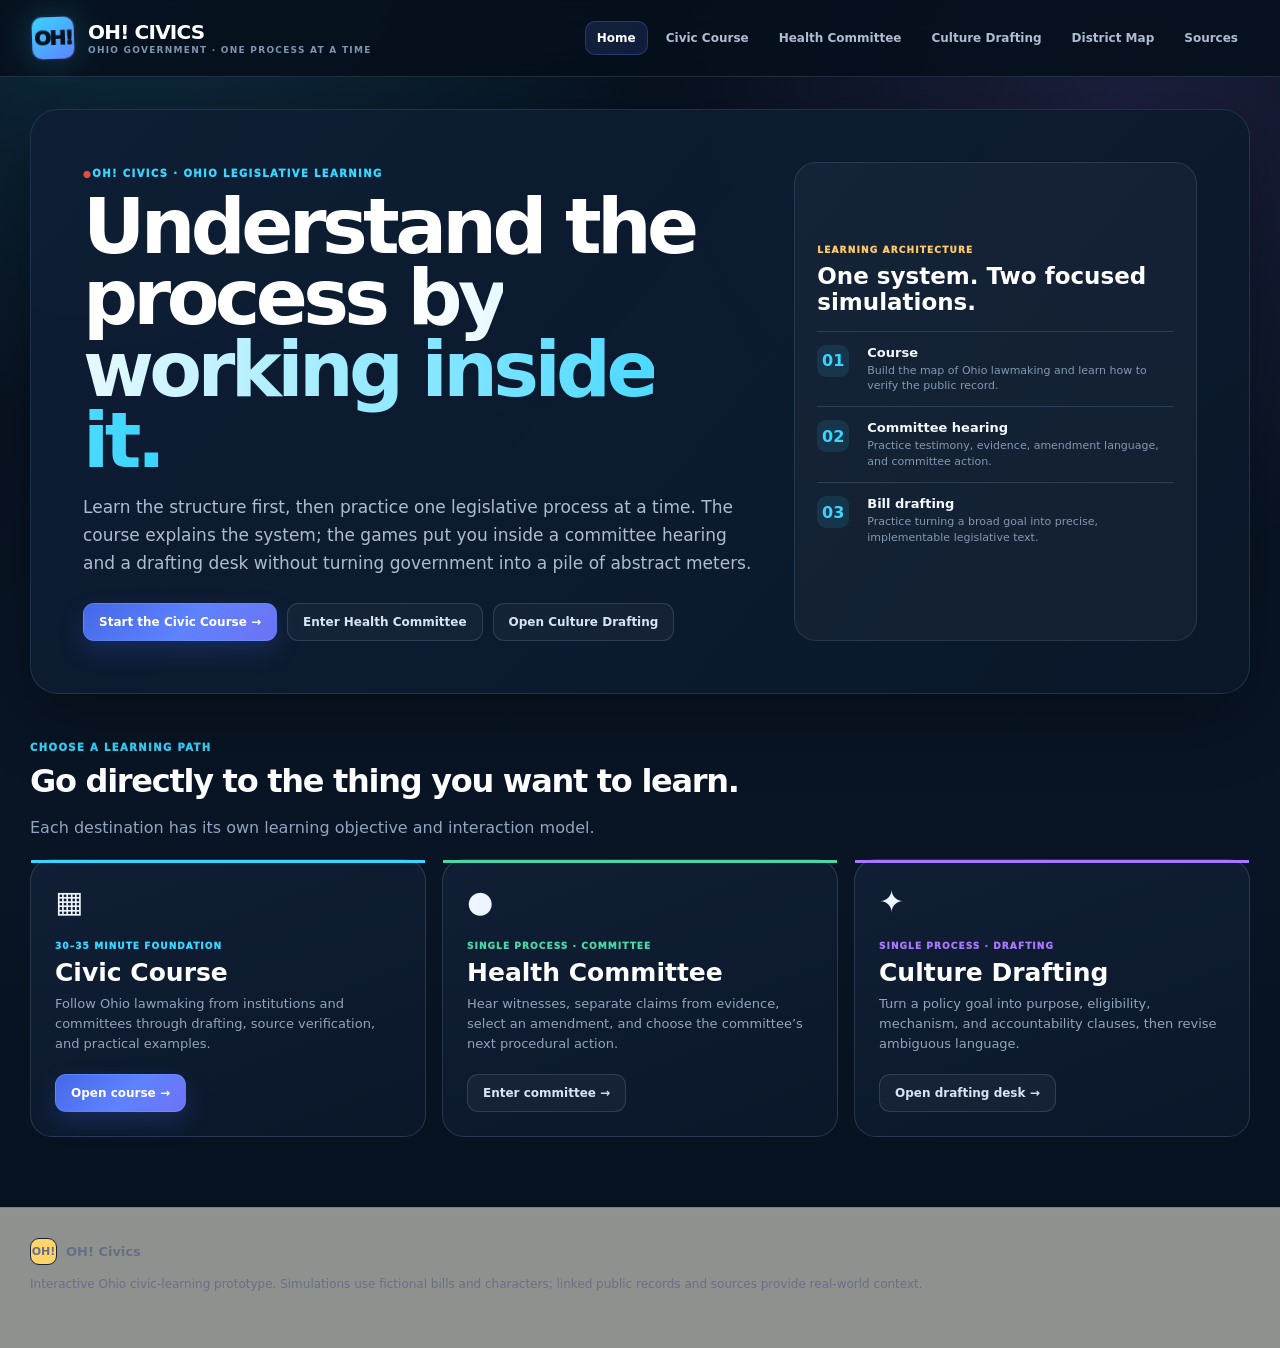
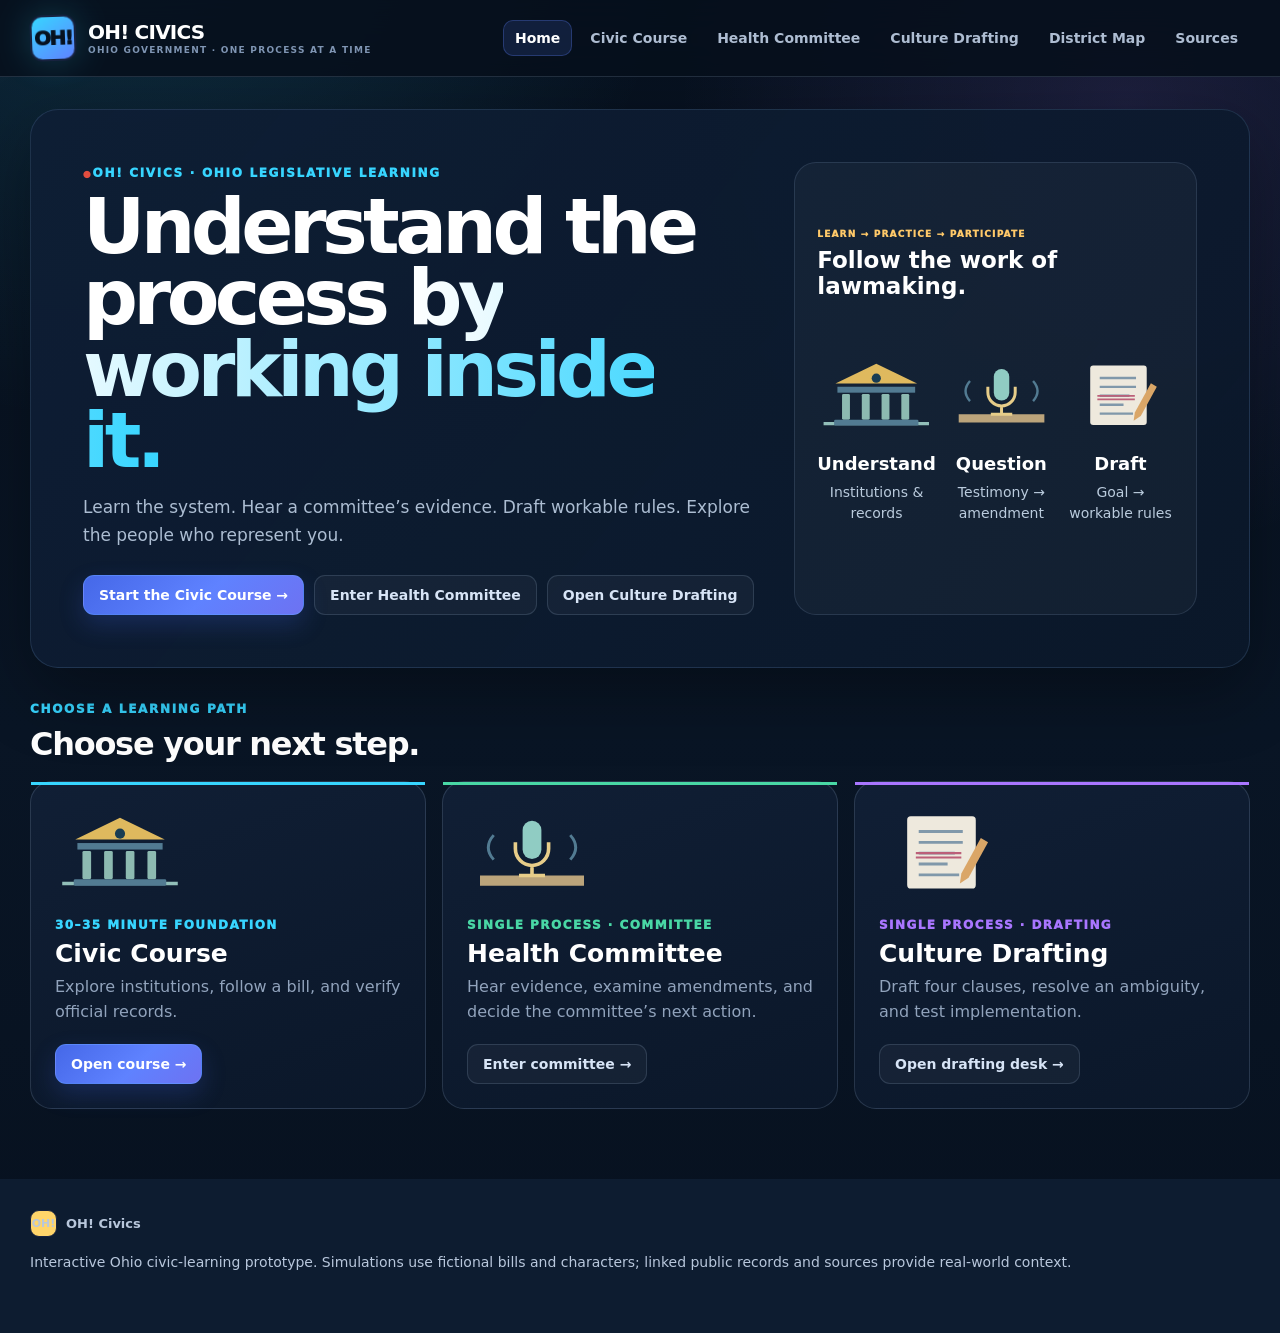
